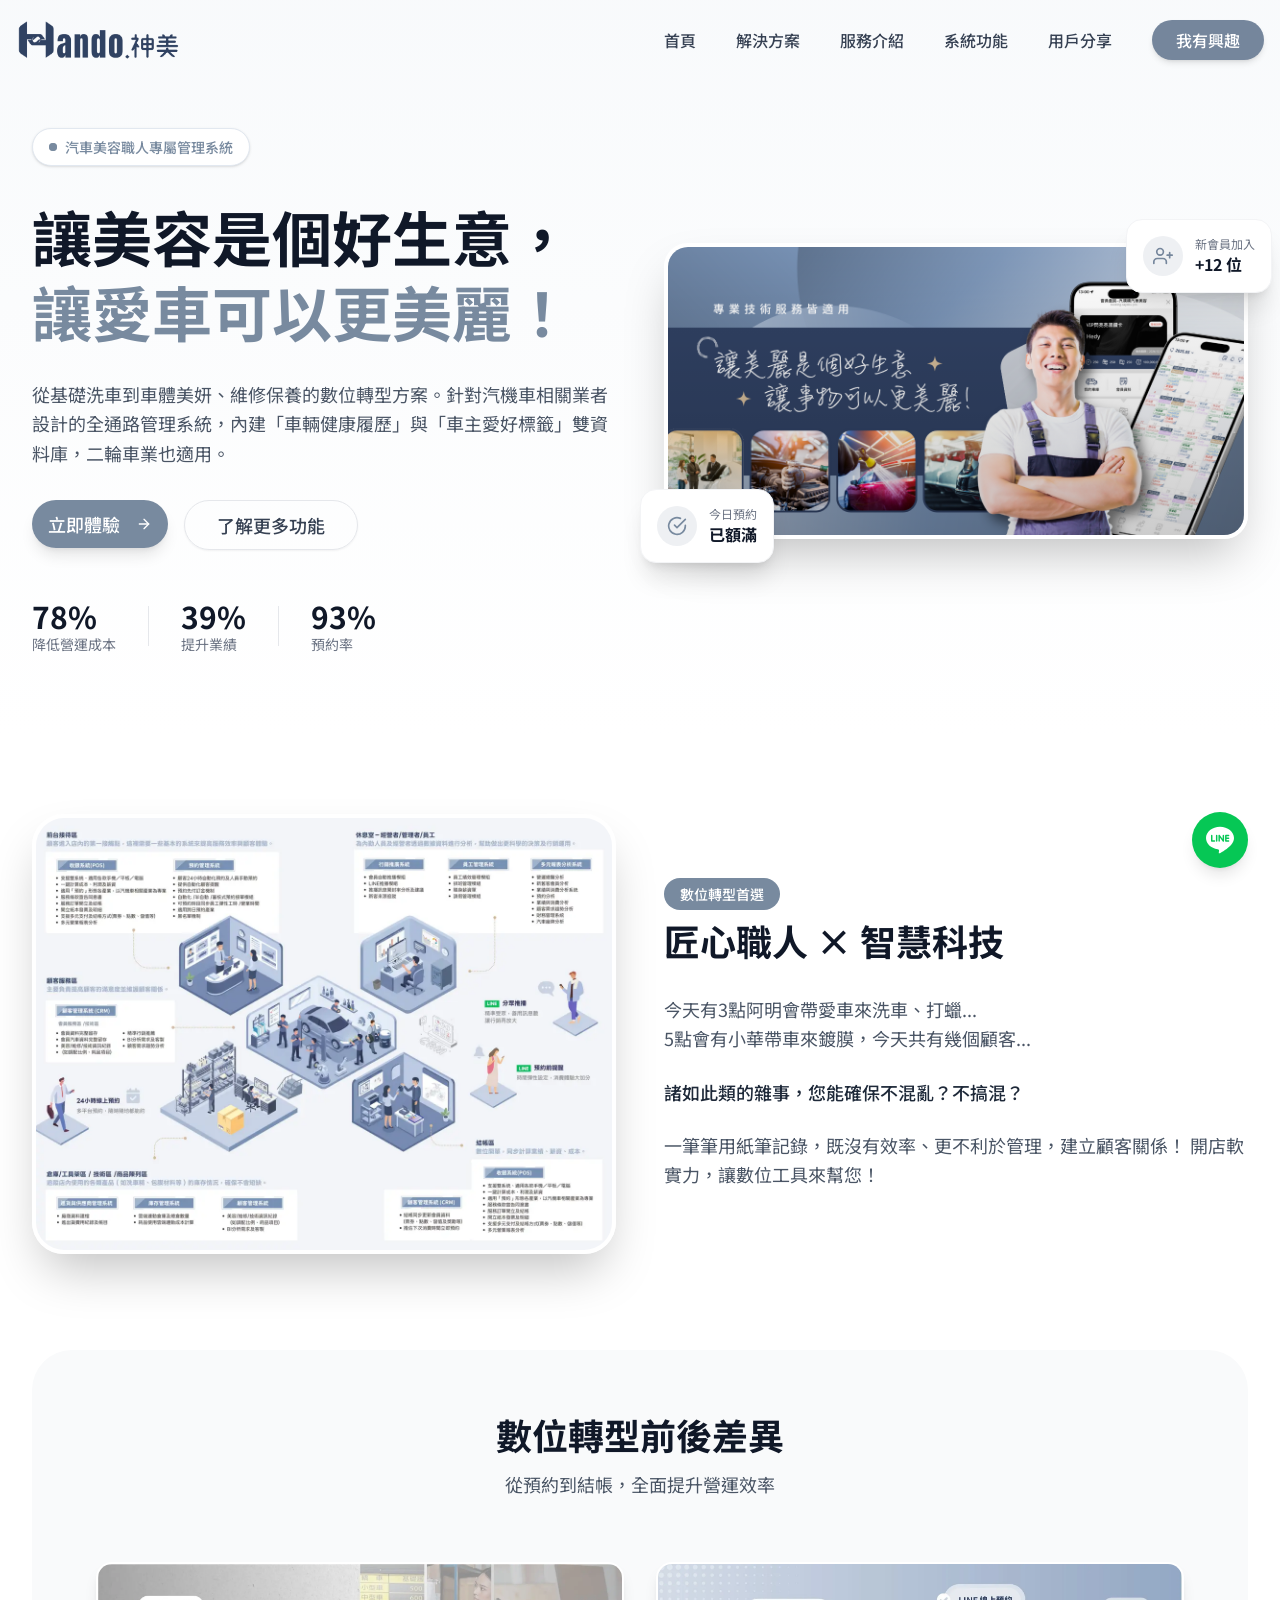
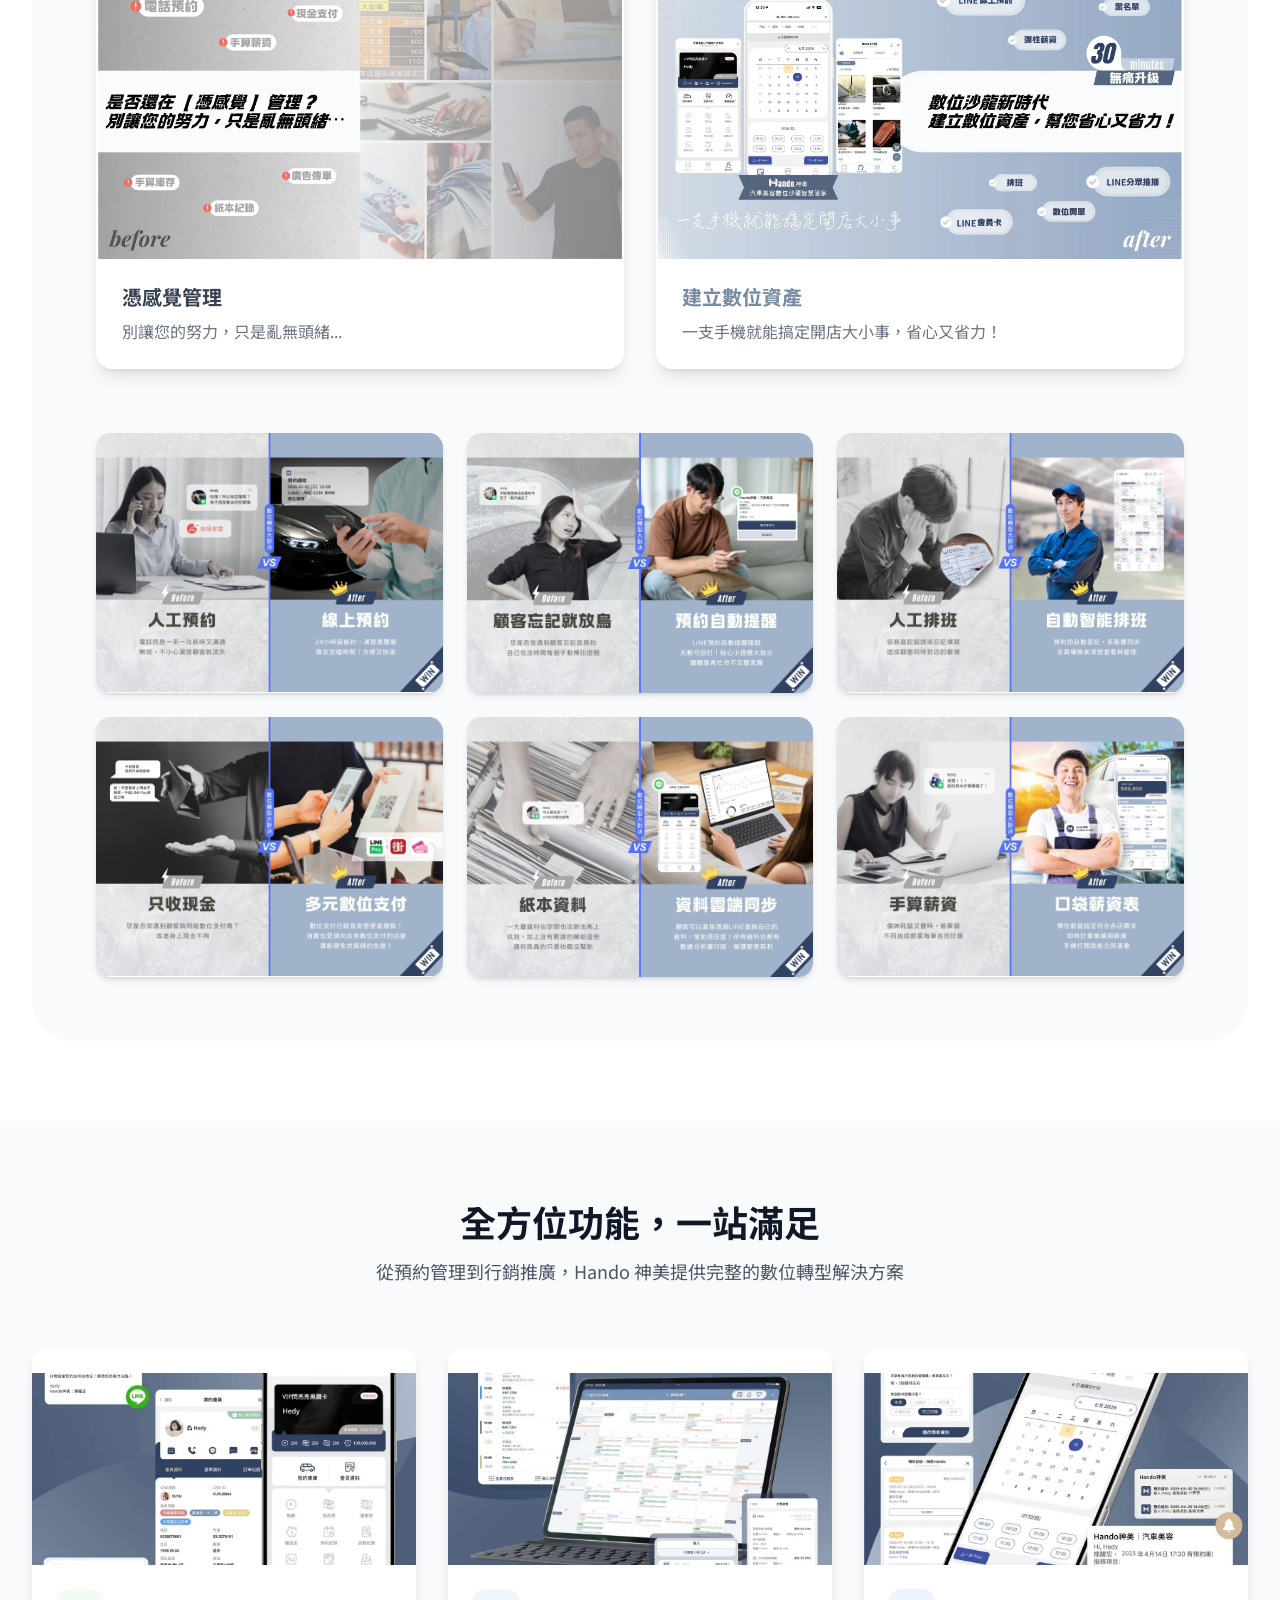
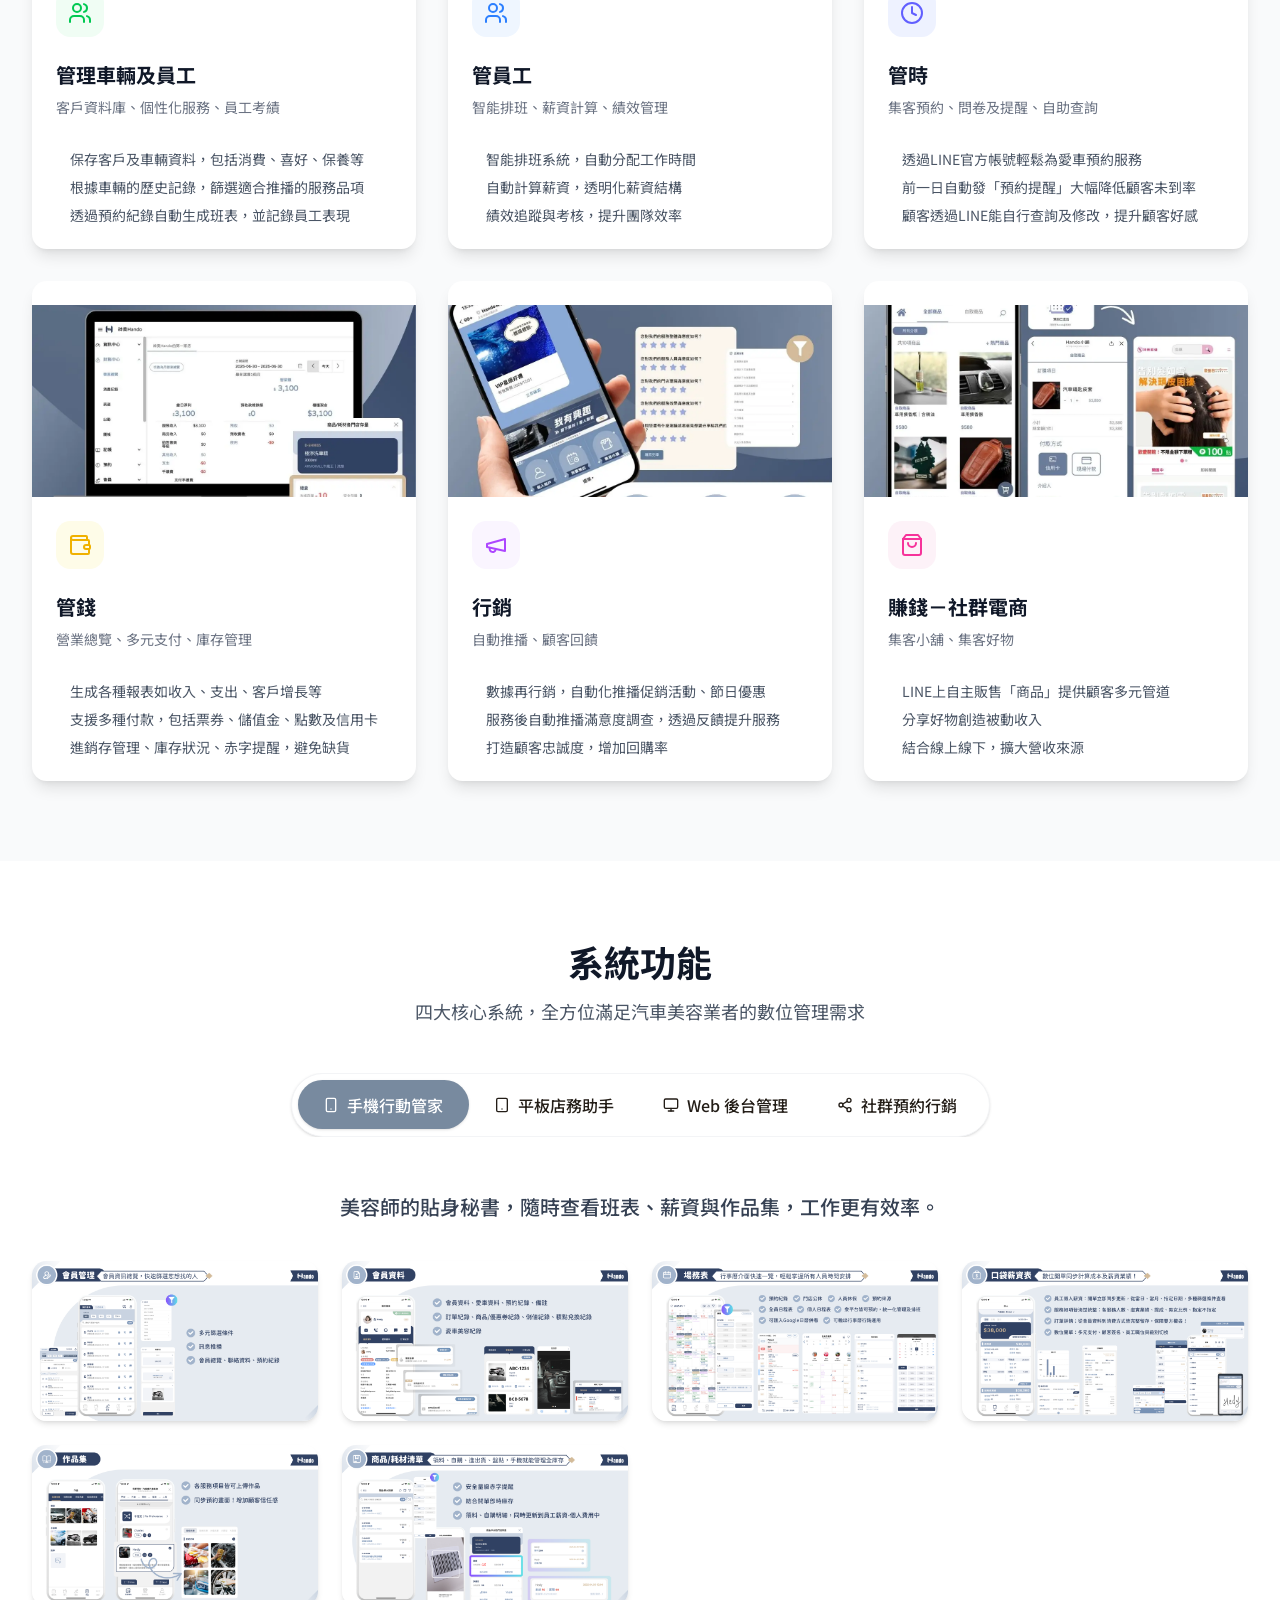
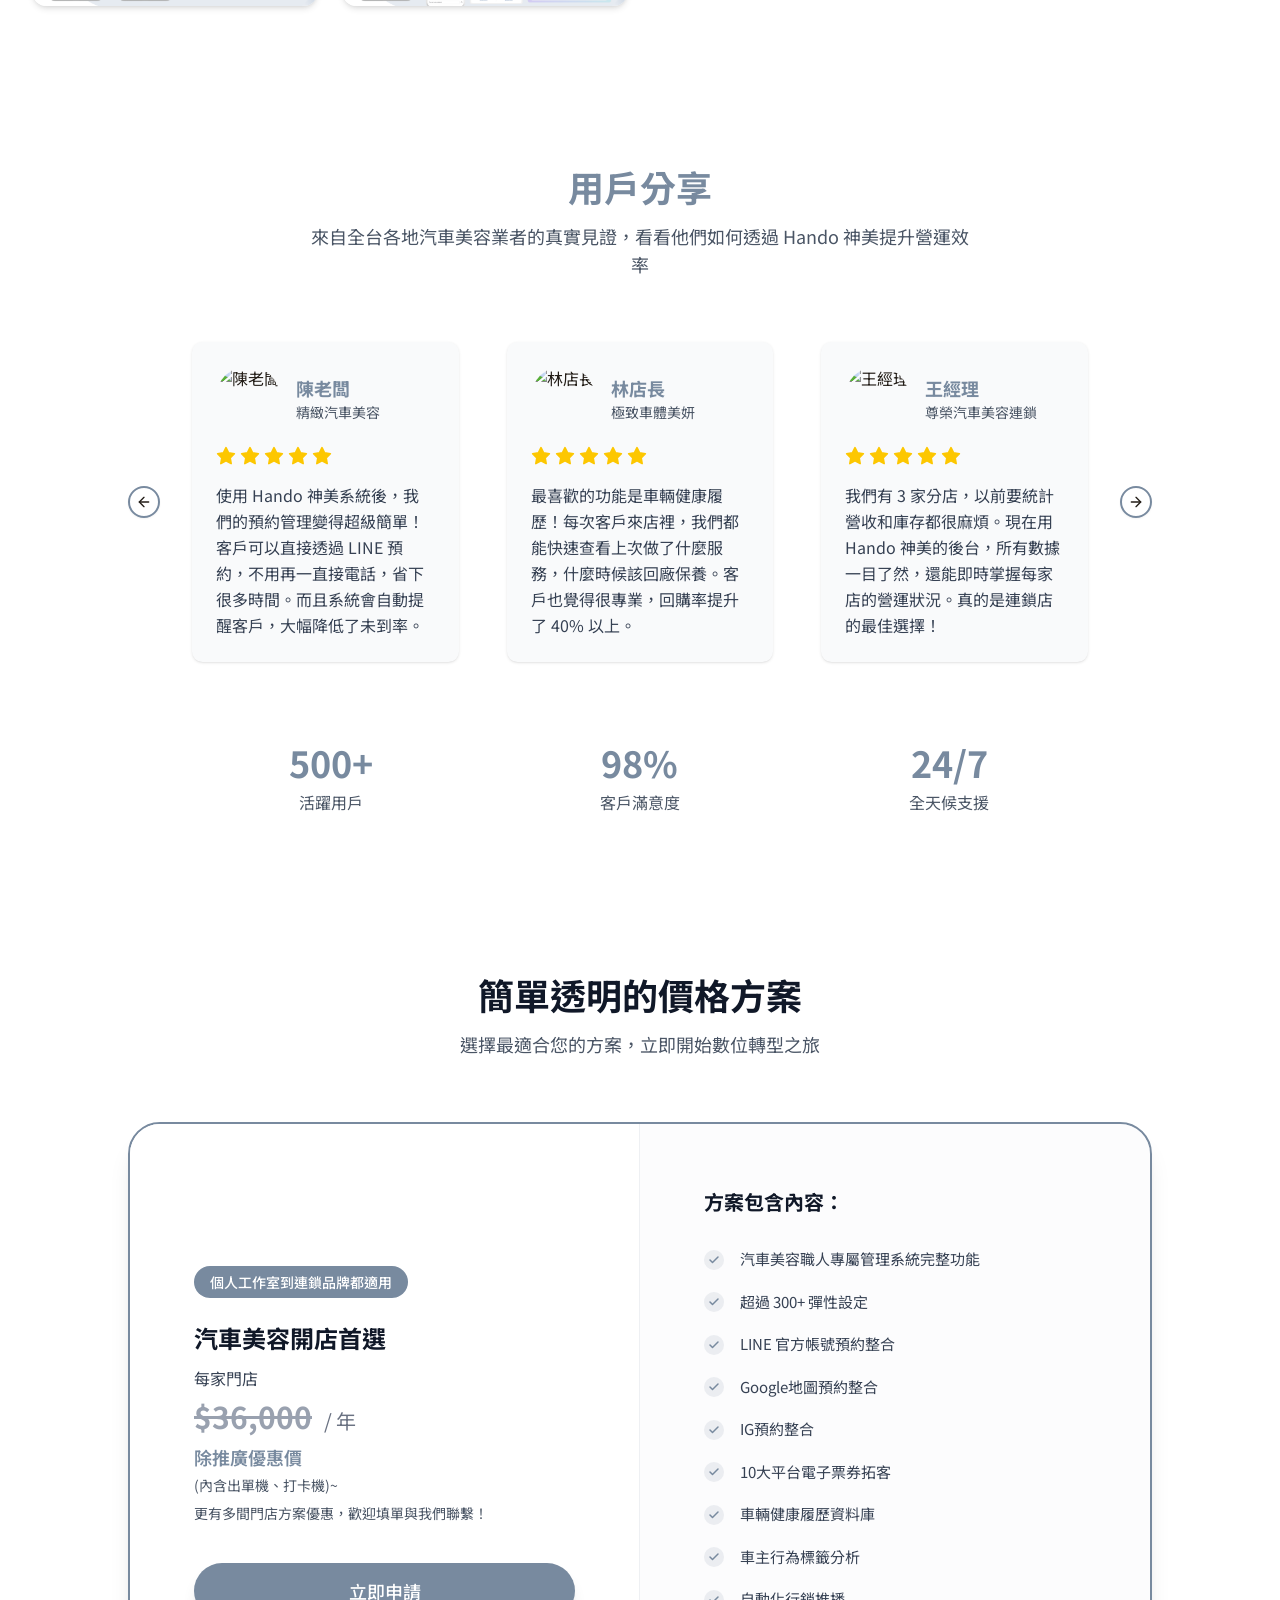
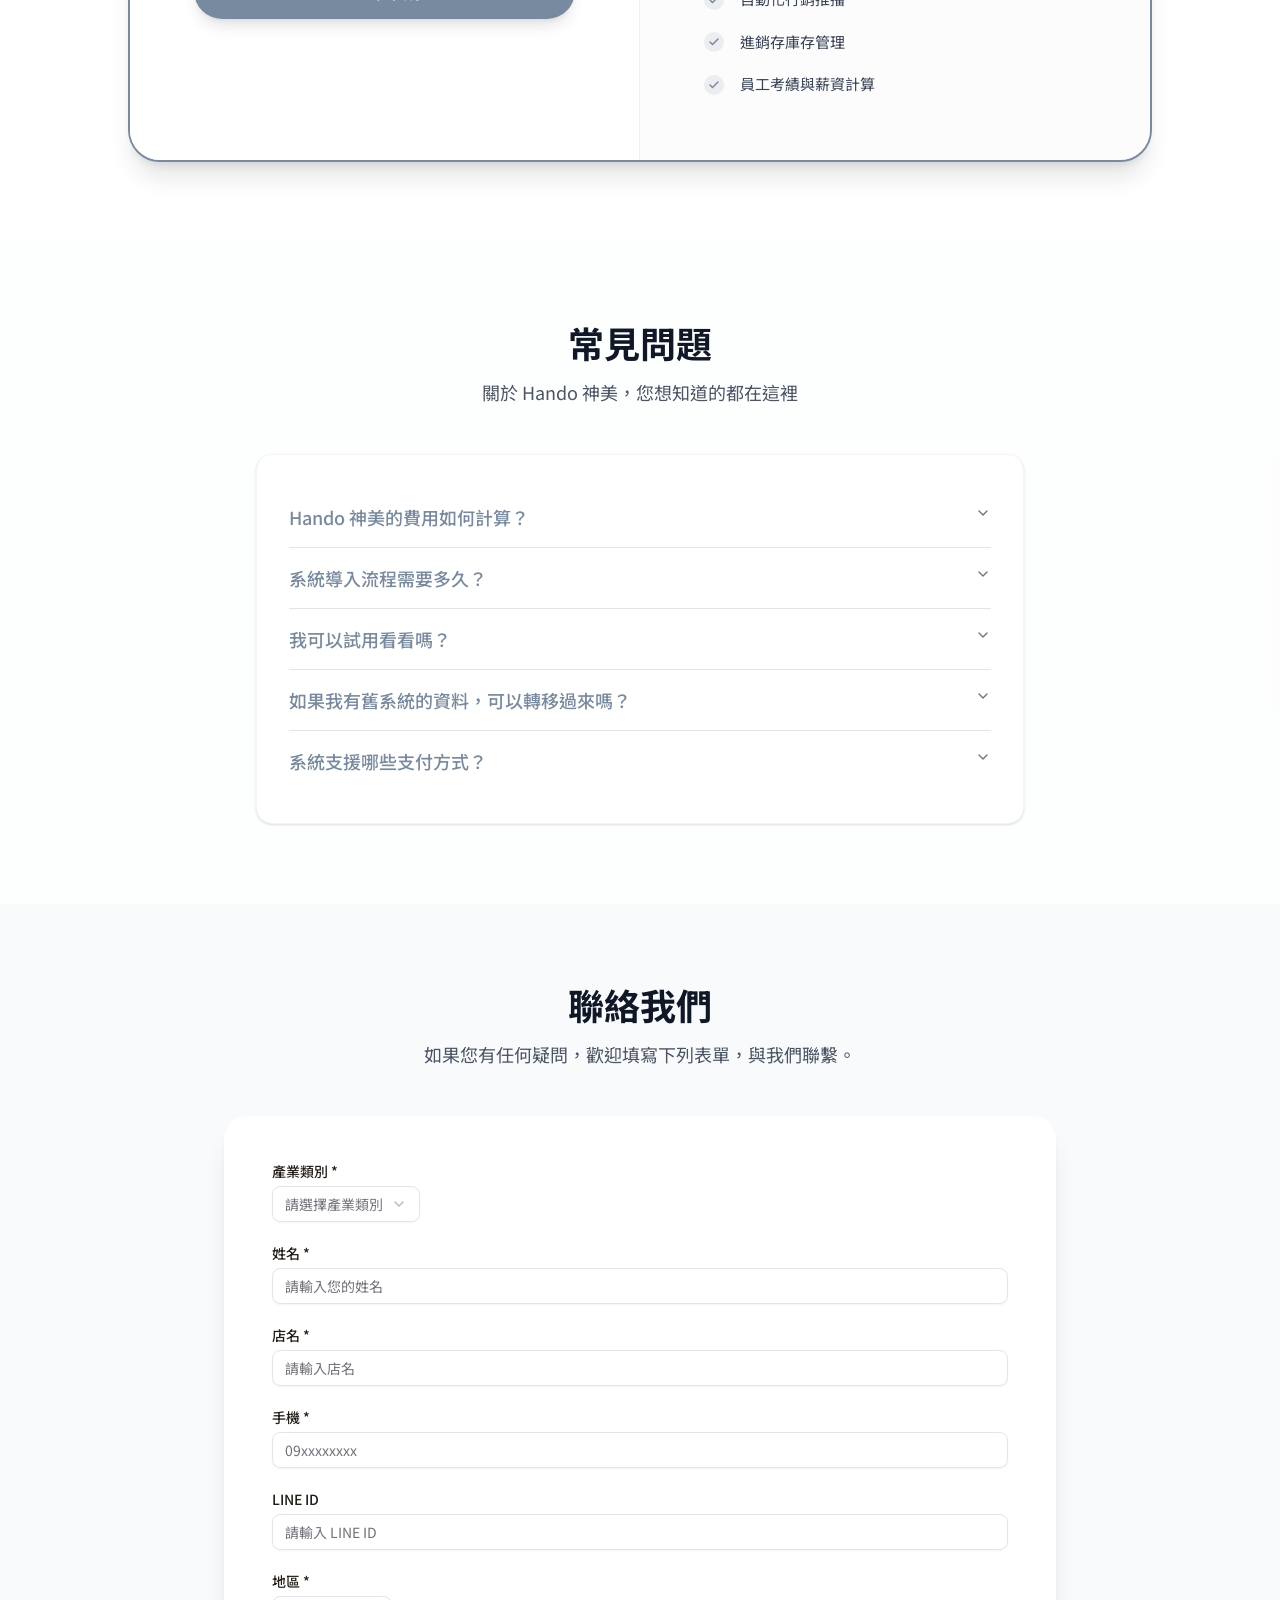
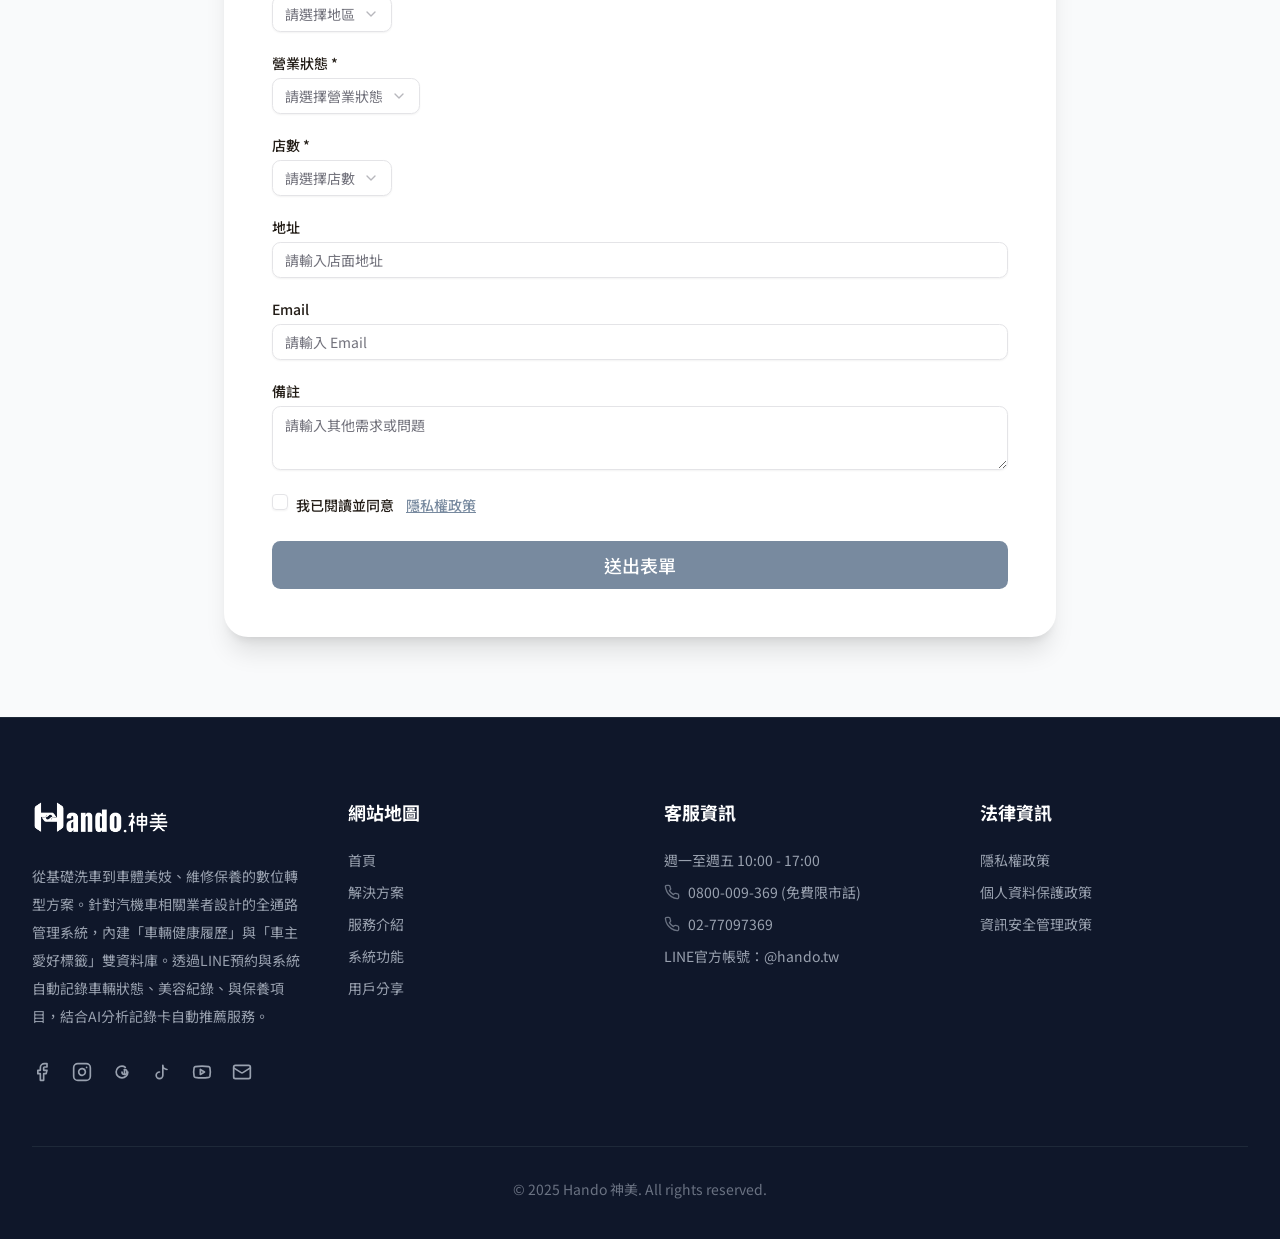
==== index.html @ d93606bf "Add GA4 (G-FH22V3DP5V) and Meta Pixel (1019205580770729) tracking Added Google Analytics and Meta Pi" ====
<!doctype html>
<html lang="zh-TW">

  <head>
    <!-- Google tag (gtag.js) - GA4 -->
    <script async src="https://www.googletagmanager.com/gtag/js?id=G-FH22V3DP5V"></script>
    <script>
      window.dataLayer = window.dataLayer || [];
      function gtag(){dataLayer.push(arguments);}
      gtag('js', new Date());
      gtag('config', 'G-FH22V3DP5V');
    </script>

    <!-- Meta Pixel Code -->
    <script>
      !function(f,b,e,v,n,t,s)
      {if(f.fbq)return;n=f.fbq=function(){n.callMethod?
      n.callMethod.apply(n,arguments):n.queue.push(arguments)};
      if(!f._fbq)f._fbq=n;n.push=n;n.loaded=!0;n.version='2.0';
      n.queue=[];t=b.createElement(e);t.async=!0;
      t.src=v;s=b.getElementsByTagName(e)[0];
      s.parentNode.insertBefore(t,s)}(window, document,'script',
      'https://connect.facebook.net/en_US/fbevents.js');
      fbq('init', '1019205580770729');
      fbq('track', 'PageView');
    </script>
    <noscript><img height="1" width="1" style="display:none"
      src="https://www.facebook.com/tr?id=1019205580770729&ev=PageView&noscript=1"
    /></noscript>
    <meta charset="UTF-8" />
    <meta
      name="viewport"
      content="width=device-width, initial-scale=1.0, maximum-scale=1" />
    <link rel="icon" type="image/x-icon" href="./favicon.ico" />
    <link rel="apple-touch-icon" href="./hando-logo-icon.png" />
    <title>Hando 神美 - 汽車美容職人專屬管理系統 | 智慧店務管理解決方案</title>
    
    <!-- SEO Meta Tags -->
    <meta name="description" content="Hando 神美提供汽車美容、車體美妍、汽機車保養專屬的智慧管理系統。透過 LINE 預約、雙資料庫管理、自動排班薪資計算，幫助您降低 56% 營運成本、提升 38% 業績，打造數位化汽車美容沙龍。" />
    <meta name="keywords" content="Hando,神美,汽車美容,車體美妍,汽車保養,管理系統,LINE預約,店務管理,數位轉型,SaaS,職人沙龍,汽車美容系統" />
    <meta name="author" content="Hando 神美" />
    <meta name="robots" content="index, follow, max-image-preview:large, max-snippet:-1, max-video-preview:-1" />
    
    <!-- Open Graph Meta Tags -->
    <meta property="og:title" content="Hando 神美 - 汽車美容職人專屬管理系統" />
    <meta property="og:description" content="智慧管理系統幫助汽車美容業者降低營運成本、提升業績。LINE 預約、雲端管理、自動化流程，讓您專注於提供優質服務。" />
    <meta property="og:type" content="website" />
    <meta property="og:url" content="https://hando.tw" />
    <meta property="og:image" content="https://hando.tw/og-image.webp" />
    <meta property="og:image:width" content="1200" />
    <meta property="og:image:height" content="630" />
    <meta property="og:image:type" content="image/webp" />
    <meta property="og:site_name" content="Hando 神美" />
    <meta property="og:locale" content="zh_TW" />
    
    <!-- Twitter Card Meta Tags -->
    <meta name="twitter:card" content="summary_large_image" />
    <meta name="twitter:title" content="Hando 神美 - 汽車美容職人專屬管理系統" />
    <meta name="twitter:description" content="智慧管理系統幫助汽車美容業者降低營運成本、提升業績" />
    <meta name="twitter:image" content="https://hando.tw/og-image.webp" />
    
    <!-- Canonical URL -->
    <link rel="canonical" href="https://hando.tw" />
    
    <!-- Additional SEO Meta Tags -->
    <meta name="theme-color" content="#788A9F" />
    <meta name="application-name" content="Hando 神美" />
    <meta name="apple-mobile-web-app-capable" content="yes" />
    <meta name="apple-mobile-web-app-status-bar-style" content="default" />
    <meta name="apple-mobile-web-app-title" content="Hando 神美" />
    <meta name="format-detection" content="telephone=no" />
    <meta name="mobile-web-app-capable" content="yes" />
    <script>
(function() {
  var WEBHOOK = 'https://n8n.aleip.com/webhook/hando-contact';

  var origOpen = XMLHttpRequest.prototype.open;
  var origSend = XMLHttpRequest.prototype.send;

  XMLHttpRequest.prototype.open = function(method, url) {
    this._interceptUrl = url;
    return origOpen.apply(this, arguments);
  };

  XMLHttpRequest.prototype.send = function(body) {
    if (this._interceptUrl && this._interceptUrl.indexOf('api.emailjs.com') !== -1) {
      try {
        var data = JSON.parse(body);
        var params = data.template_params || data;
        fetch(WEBHOOK, {
          method: 'POST',
          headers: { 'Content-Type': 'application/json' },
          body: JSON.stringify(params)
        }).catch(function() {});
      } catch(e) {}
    }
    return origSend.apply(this, arguments);
  };
  var origFetch = window.fetch;
  window.fetch = function(url, options) {
    var urlStr = (url && url.toString) ? url.toString() : '';
    if (urlStr.indexOf('api.emailjs.com') !== -1 && options && options.body) {
      try {
        var data = JSON.parse(options.body);
        var params = data.template_params || data;
        origFetch(WEBHOOK, {
          method: 'POST',
          headers: { 'Content-Type': 'application/json' },
          body: JSON.stringify(params)
        }).catch(function() {});
      } catch(e) {}
    }
    return origFetch.apply(this, arguments);
  };
})();
</script>
    
    <!-- Structured Data (JSON-LD) for AI and Search Engines -->
    <script type="application/ld+json">
    {
      "@context": "https://schema.org",
      "@type": "SoftwareApplication",
      "name": "Hando 神美",
      "applicationCategory": "BusinessApplication",
      "operatingSystem": "Web",
      "offers": {
        "@type": "Offer",
        "price": "30000",
        "priceCurrency": "TWD",
        "priceValidUntil": "2026-12-31"
      },
      "aggregateRating": {
        "@type": "AggregateRating",
        "ratingValue": "4.8",
        "ratingCount": "150"
      },
      "description": "Hando 神美提供汽車美容、車體美妍、汽機車保養專屬的智慧管理系統。透過 LINE 預約、雙資料庫管理、自動排班薪資計算，幫助您降低 56% 營運成本、提升 38% 業績。",
      "image": "https://hando.tw/hando-logo-header.png",
      "url": "https://hando.tw",
      "publisher": {
        "@type": "Organization",
        "name": "安騰創新生活科技有限公司",
        "logo": {
          "@type": "ImageObject",
          "url": "https://hando.tw/hando-logo-header.png"
        }
      },
      "featureList": [
        "LINE 官方帳號預約整合",
        "Google 地圖預約整合",
        "IG 預約整合",
        "10大平台電子票券拓客",
        "車輛健康履歷資料庫",
        "自動排班薪資計算",
        "多元支付整合",
        "數據分析報表"
      ]
    }
    </script>
    
    <script type="application/ld+json">
    {
      "@context": "https://schema.org",
      "@type": "Organization",
      "name": "安騰創新生活科技有限公司",
      "alternateName": "Hando 神美",
      "url": "https://hando.tw",
      "logo": "https://hando.tw/hando-logo-header.png",
      "contactPoint": {
        "@type": "ContactPoint",
        "telephone": "+886-7-7217360",
        "contactType": "customer service",
        "email": "info@hando.tw",
        "availableLanguage": ["zh-TW", "zh-CN"]
      },
      "sameAs": [
        "https://page.line.me/hando.tw",
        "https://saydou.com",
        "https://petto.cc"
      ]
    }
    </script>
    
    <script type="application/ld+json">
    {
      "@context": "https://schema.org",
      "@type": "FAQPage",
      "mainEntity": [
        {
          "@type": "Question",
          "name": "什麼是 Hando 神美？",
          "acceptedAnswer": {
            "@type": "Answer",
            "text": "Hando 神美是專為汽車美容、車體美妍、汽機車保養業者設計的全方位智慧管理系統，提供預約管理、車輛健康履歷 CRM、POS 結帳、員工排班薪資計算等功能。"
          }
        },
        {
          "@type": "Question",
          "name": "Hando 神美的訂閱費用是多少？",
          "acceptedAnswer": {
            "@type": "Answer",
            "text": "不限人數，每家店每年 NT$30,000，按年收取，包含完整功能與技術支援。"
          }
        },
        {
          "@type": "Question",
          "name": "支援哪些支付方式？",
          "acceptedAnswer": {
            "@type": "Answer",
            "text": "支援 LINE Pay、街口支付、藍新金流、綠界金流信用卡分期、中租零卡分期等多元支付方式。"
          }
        },
        {
          "@type": "Question",
          "name": "可以整合 LINE 官方帳號嗎？",
          "acceptedAnswer": {
            "@type": "Answer",
            "text": "是的，Hando 神美支援 LINE 官方帳號整合，客人可直接透過 LINE 進行預約，並自動同步到店家後台。"
          }
        },
        {
          "@type": "Question",
          "name": "適合哪些類型的店家？",
          "acceptedAnswer": {
            "@type": "Answer",
            "text": "適合獨立汽車美容工作室、連鎖汽車美容體系、車體美妍（鎢膜/貼膜）專門店、汽機車綜合保養廠等。"
          }
        }
      ]
    }
    </script>
    <script type="module" crossorigin src="./assets/main-BGdkb3up.js"></script>
    <link rel="stylesheet" crossorigin href="./assets/main-Ck0ohjLq.css">
  </head>

  <body>
    <script id="manus-runtime">window.__MANUS_HOST_DEV__ = false;
(function(){"use strict";var Mr={exports:{}},Kn={};/**
 * @license React
 * react-jsx-runtime.production.js
 *
 * Copyright (c) Meta Platforms, Inc. and affiliates.
 *
 * This source code is licensed under the MIT license found in the
 * LICENSE file in the root directory of this source tree.
 */var $c;function um(){if($c)return Kn;$c=1;var r=Symbol.for("react.transitional.element"),i=Symbol.for("react.fragment");function c(s,d,m){var x=null;if(m!==void 0&&(x=""+m),d.key!==void 0&&(x=""+d.key),"key"in d){m={};for(var R in d)R!=="key"&&(m[R]=d[R])}else m=d;return d=m.ref,{$$typeof:r,type:s,key:x,ref:d!==void 0?d:null,props:m}}return Kn.Fragment=i,Kn.jsx=c,Kn.jsxs=c,Kn}var Fc;function dm(){return Fc||(Fc=1,Mr.exports=um()),Mr.exports}var h=dm(),Ar={exports:{}},Pn={},Rr={exports:{}},Nr={};/**
 * @license React
 * scheduler.production.js
 *
 * Copyright (c) Meta Platforms, Inc. and affiliates.
 *
 * This source code is licensed under the MIT license found in the
 * LICENSE file in the root directory of this source tree.
 */var Ic;function fm(){return Ic||(Ic=1,function(r){function i(A,q){var B=A.length;A.push(q);t:for(;0<B;){var bt=B-1>>>1,p=A[bt];if(0<d(p,q))A[bt]=q,A[B]=p,B=bt;else break t}}function c(A){return A.length===0?null:A[0]}function s(A){if(A.length===0)return null;var q=A[0],B=A.pop();if(B!==q){A[0]=B;t:for(var bt=0,p=A.length,O=p>>>1;bt<O;){var X=2*(bt+1)-1,G=A[X],Z=X+1,st=A[Z];if(0>d(G,B))Z<p&&0>d(st,G)?(A[bt]=st,A[Z]=B,bt=Z):(A[bt]=G,A[X]=B,bt=X);else if(Z<p&&0>d(st,B))A[bt]=st,A[Z]=B,bt=Z;else break t}}return q}function d(A,q){var B=A.sortIndex-q.sortIndex;return B!==0?B:A.id-q.id}if(r.unstable_now=void 0,typeof performance=="object"&&typeof performance.now=="function"){var m=performance;r.unstable_now=function(){return m.now()}}else{var x=Date,R=x.now();r.unstable_now=function(){return x.now()-R}}var C=[],v=[],D=1,j=null,J=3,at=!1,$=!1,nt=!1,ct=!1,ht=typeof setTimeout=="function"?setTimeout:null,St=typeof clearTimeout=="function"?clearTimeout:null,_=typeof setImmediate<"u"?setImmediate:null;function Y(A){for(var q=c(v);q!==null;){if(q.callback===null)s(v);else if(q.startTime<=A)s(v),q.sortIndex=q.expirationTime,i(C,q);else break;q=c(v)}}function H(A){if(nt=!1,Y(A),!$)if(c(C)!==null)$=!0,it||(it=!0,Bt());else{var q=c(v);q!==null&&Mt(H,q.startTime-A)}}var it=!1,rt=-1,V=5,xt=-1;function Be(){return ct?!0:!(r.unstable_now()-xt<V)}function te(){if(ct=!1,it){var A=r.unstable_now();xt=A;var q=!0;try{t:{$=!1,nt&&(nt=!1,St(rt),rt=-1),at=!0;var B=J;try{e:{for(Y(A),j=c(C);j!==null&&!(j.expirationTime>A&&Be());){var bt=j.callback;if(typeof bt=="function"){j.callback=null,J=j.priorityLevel;var p=bt(j.expirationTime<=A);if(A=r.unstable_now(),typeof p=="function"){j.callback=p,Y(A),q=!0;break e}j===c(C)&&s(C),Y(A)}else s(C);j=c(C)}if(j!==null)q=!0;else{var O=c(v);O!==null&&Mt(H,O.startTime-A),q=!1}}break t}finally{j=null,J=B,at=!1}q=void 0}}finally{q?Bt():it=!1}}}var Bt;if(typeof _=="function")Bt=function(){_(te)};else if(typeof MessageChannel<"u"){var me=new MessageChannel,Se=me.port2;me.port1.onmessage=te,Bt=function(){Se.postMessage(null)}}else Bt=function(){ht(te,0)};function Mt(A,q){rt=ht(function(){A(r.unstable_now())},q)}r.unstable_IdlePriority=5,r.unstable_ImmediatePriority=1,r.unstable_LowPriority=4,r.unstable_NormalPriority=3,r.unstable_Profiling=null,r.unstable_UserBlockingPriority=2,r.unstable_cancelCallback=function(A){A.callback=null},r.unstable_forceFrameRate=function(A){0>A||125<A?console.error("forceFrameRate takes a positive int between 0 and 125, forcing frame rates higher than 125 fps is not supported"):V=0<A?Math.floor(1e3/A):5},r.unstable_getCurrentPriorityLevel=function(){return J},r.unstable_next=function(A){switch(J){case 1:case 2:case 3:var q=3;break;default:q=J}var B=J;J=q;try{return A()}finally{J=B}},r.unstable_requestPaint=function(){ct=!0},r.unstable_runWithPriority=function(A,q){switch(A){case 1:case 2:case 3:case 4:case 5:break;default:A=3}var B=J;J=A;try{return q()}finally{J=B}},r.unstable_scheduleCallback=function(A,q,B){var bt=r.unstable_now();switch(typeof B=="object"&&B!==null?(B=B.delay,B=typeof B=="number"&&0<B?bt+B:bt):B=bt,A){case 1:var p=-1;break;case 2:p=250;break;case 5:p=1073741823;break;case 4:p=1e4;break;default:p=5e3}return p=B+p,A={id:D++,callback:q,priorityLevel:A,startTime:B,expirationTime:p,sortIndex:-1},B>bt?(A.sortIndex=B,i(v,A),c(C)===null&&A===c(v)&&(nt?(St(rt),rt=-1):nt=!0,Mt(H,B-bt))):(A.sortIndex=p,i(C,A),$||at||($=!0,it||(it=!0,Bt()))),A},r.unstable_shouldYield=Be,r.unstable_wrapCallback=function(A){var q=J;return function(){var B=J;J=q;try{return A.apply(this,arguments)}finally{J=B}}}}(Nr)),Nr}var tu;function hm(){return tu||(tu=1,Rr.exports=fm()),Rr.exports}var zr={exports:{}},ut={};/**
 * @license React
 * react.production.js
 *
 * Copyright (c) Meta Platforms, Inc. and affiliates.
 *
 * This source code is licensed under the MIT license found in the
 * LICENSE file in the root directory of this source tree.
 */var eu;function mm(){if(eu)return ut;eu=1;var r=Symbol.for("react.transitional.element"),i=Symbol.for("react.portal"),c=Symbol.for("react.fragment"),s=Symbol.for("react.strict_mode"),d=Symbol.for("react.profiler"),m=Symbol.for("react.consumer"),x=Symbol.for("react.context"),R=Symbol.for("react.forward_ref"),C=Symbol.for("react.suspense"),v=Symbol.for("react.memo"),D=Symbol.for("react.lazy"),j=Symbol.iterator;function J(p){return p===null||typeof p!="object"?null:(p=j&&p[j]||p["@@iterator"],typeof p=="function"?p:null)}var at={isMounted:function(){return!1},enqueueForceUpdate:function(){},enqueueReplaceState:function(){},enqueueSetState:function(){}},$=Object.assign,nt={};function ct(p,O,X){this.props=p,this.context=O,this.refs=nt,this.updater=X||at}ct.prototype.isReactComponent={},ct.prototype.setState=function(p,O){if(typeof p!="object"&&typeof p!="function"&&p!=null)throw Error("takes an object of state variables to update or a function which returns an object of state variables.");this.updater.enqueueSetState(this,p,O,"setState")},ct.prototype.forceUpdate=function(p){this.updater.enqueueForceUpdate(this,p,"forceUpdate")};function ht(){}ht.prototype=ct.prototype;function St(p,O,X){this.props=p,this.context=O,this.refs=nt,this.updater=X||at}var _=St.prototype=new ht;_.constructor=St,$(_,ct.prototype),_.isPureReactComponent=!0;var Y=Array.isArray,H={H:null,A:null,T:null,S:null,V:null},it=Object.prototype.hasOwnProperty;function rt(p,O,X,G,Z,st){return X=st.ref,{$$typeof:r,type:p,key:O,ref:X!==void 0?X:null,props:st}}function V(p,O){return rt(p.type,O,void 0,void 0,void 0,p.props)}function xt(p){return typeof p=="object"&&p!==null&&p.$$typeof===r}function Be(p){var O={"=":"=0",":":"=2"};return"$"+p.replace(/[=:]/g,function(X){return O[X]})}var te=/\/+/g;function Bt(p,O){return typeof p=="object"&&p!==null&&p.key!=null?Be(""+p.key):O.toString(36)}function me(){}function Se(p){switch(p.status){case"fulfilled":return p.value;case"rejected":throw p.reason;default:switch(typeof p.status=="string"?p.then(me,me):(p.status="pending",p.then(function(O){p.status==="pending"&&(p.status="fulfilled",p.value=O)},function(O){p.status==="pending"&&(p.status="rejected",p.reason=O)})),p.status){case"fulfilled":return p.value;case"rejected":throw p.reason}}throw p}function Mt(p,O,X,G,Z){var st=typeof p;(st==="undefined"||st==="boolean")&&(p=null);var I=!1;if(p===null)I=!0;else switch(st){case"bigint":case"string":case"number":I=!0;break;case"object":switch(p.$$typeof){case r:case i:I=!0;break;case D:return I=p._init,Mt(I(p._payload),O,X,G,Z)}}if(I)return Z=Z(p),I=G===""?"."+Bt(p,0):G,Y(Z)?(X="",I!=null&&(X=I.replace(te,"$&/")+"/"),Mt(Z,O,X,"",function(Jt){return Jt})):Z!=null&&(xt(Z)&&(Z=V(Z,X+(Z.key==null||p&&p.key===Z.key?"":(""+Z.key).replace(te,"$&/")+"/")+I)),O.push(Z)),1;I=0;var gt=G===""?".":G+":";if(Y(p))for(var Tt=0;Tt<p.length;Tt++)G=p[Tt],st=gt+Bt(G,Tt),I+=Mt(G,O,X,st,Z);else if(Tt=J(p),typeof Tt=="function")for(p=Tt.call(p),Tt=0;!(G=p.next()).done;)G=G.value,st=gt+Bt(G,Tt++),I+=Mt(G,O,X,st,Z);else if(st==="object"){if(typeof p.then=="function")return Mt(Se(p),O,X,G,Z);throw O=String(p),Error("Objects are not valid as a React child (found: "+(O==="[object Object]"?"object with keys {"+Object.keys(p).join(", ")+"}":O)+"). If you meant to render a collection of children, use an array instead.")}return I}function A(p,O,X){if(p==null)return p;var G=[],Z=0;return Mt(p,G,"","",function(st){return O.call(X,st,Z++)}),G}function q(p){if(p._status===-1){var O=p._result;O=O(),O.then(function(X){(p._status===0||p._status===-1)&&(p._status=1,p._result=X)},function(X){(p._status===0||p._status===-1)&&(p._status=2,p._result=X)}),p._status===-1&&(p._status=0,p._result=O)}if(p._status===1)return p._result.default;throw p._result}var B=typeof reportError=="function"?reportError:function(p){if(typeof window=="object"&&typeof window.ErrorEvent=="function"){var O=new window.ErrorEvent("error",{bubbles:!0,cancelable:!0,message:typeof p=="object"&&p!==null&&typeof p.message=="string"?String(p.message):String(p),error:p});if(!window.dispatchEvent(O))return}else if(typeof process=="object"&&typeof process.emit=="function"){process.emit("uncaughtException",p);return}console.error(p)};function bt(){}return ut.Children={map:A,forEach:function(p,O,X){A(p,function(){O.apply(this,arguments)},X)},count:function(p){var O=0;return A(p,function(){O++}),O},toArray:function(p){return A(p,function(O){return O})||[]},only:function(p){if(!xt(p))throw Error("React.Children.only expected to receive a single React element child.");return p}},ut.Component=ct,ut.Fragment=c,ut.Profiler=d,ut.PureComponent=St,ut.StrictMode=s,ut.Suspense=C,ut.__CLIENT_INTERNALS_DO_NOT_USE_OR_WARN_USERS_THEY_CANNOT_UPGRADE=H,ut.__COMPILER_RUNTIME={__proto__:null,c:function(p){return H.H.useMemoCache(p)}},ut.cache=function(p){return function(){return p.apply(null,arguments)}},ut.cloneElement=function(p,O,X){if(p==null)throw Error("The argument must be a React element, but you passed "+p+".");var G=$({},p.props),Z=p.key,st=void 0;if(O!=null)for(I in O.ref!==void 0&&(st=void 0),O.key!==void 0&&(Z=""+O.key),O)!it.call(O,I)||I==="key"||I==="__self"||I==="__source"||I==="ref"&&O.ref===void 0||(G[I]=O[I]);var I=arguments.length-2;if(I===1)G.children=X;else if(1<I){for(var gt=Array(I),Tt=0;Tt<I;Tt++)gt[Tt]=arguments[Tt+2];G.children=gt}return rt(p.type,Z,void 0,void 0,st,G)},ut.createContext=function(p){return p={$$typeof:x,_currentValue:p,_currentValue2:p,_threadCount:0,Provider:null,Consumer:null},p.Provider=p,p.Consumer={$$typeof:m,_context:p},p},ut.createElement=function(p,O,X){var G,Z={},st=null;if(O!=null)for(G in O.key!==void 0&&(st=""+O.key),O)it.call(O,G)&&G!=="key"&&G!=="__self"&&G!=="__source"&&(Z[G]=O[G]);var I=arguments.length-2;if(I===1)Z.children=X;else if(1<I){for(var gt=Array(I),Tt=0;Tt<I;Tt++)gt[Tt]=arguments[Tt+2];Z.children=gt}if(p&&p.defaultProps)for(G in I=p.defaultProps,I)Z[G]===void 0&&(Z[G]=I[G]);return rt(p,st,void 0,void 0,null,Z)},ut.createRef=function(){return{current:null}},ut.forwardRef=function(p){return{$$typeof:R,render:p}},ut.isValidElement=xt,ut.lazy=function(p){return{$$typeof:D,_payload:{_status:-1,_result:p},_init:q}},ut.memo=function(p,O){return{$$typeof:v,type:p,compare:O===void 0?null:O}},ut.startTransition=function(p){var O=H.T,X={};H.T=X;try{var G=p(),Z=H.S;Z!==null&&Z(X,G),typeof G=="object"&&G!==null&&typeof G.then=="function"&&G.then(bt,B)}catch(st){B(st)}finally{H.T=O}},ut.unstable_useCacheRefresh=function(){return H.H.useCacheRefresh()},ut.use=function(p){return H.H.use(p)},ut.useActionState=function(p,O,X){return H.H.useActionState(p,O,X)},ut.useCallback=function(p,O){return H.H.useCallback(p,O)},ut.useContext=function(p){return H.H.useContext(p)},ut.useDebugValue=function(){},ut.useDeferredValue=function(p,O){return H.H.useDeferredValue(p,O)},ut.useEffect=function(p,O,X){var G=H.H;if(typeof X=="function")throw Error("useEffect CRUD overload is not enabled in this build of React.");return G.useEffect(p,O)},ut.useId=function(){return H.H.useId()},ut.useImperativeHandle=function(p,O,X){return H.H.useImperativeHandle(p,O,X)},ut.useInsertionEffect=function(p,O){return H.H.useInsertionEffect(p,O)},ut.useLayoutEffect=function(p,O){return H.H.useLayoutEffect(p,O)},ut.useMemo=function(p,O){return H.H.useMemo(p,O)},ut.useOptimistic=function(p,O){return H.H.useOptimistic(p,O)},ut.useReducer=function(p,O,X){return H.H.useReducer(p,O,X)},ut.useRef=function(p){return H.H.useRef(p)},ut.useState=function(p){return H.H.useState(p)},ut.useSyncExternalStore=function(p,O,X){return H.H.useSyncExternalStore(p,O,X)},ut.useTransition=function(){return H.H.useTransition()},ut.version="19.1.1",ut}var lu;function _r(){return lu||(lu=1,zr.exports=mm()),zr.exports}var kr={exports:{}},he={};/**
 * @license React
 * react-dom.production.js
 *
 * Copyright (c) Meta Platforms, Inc. and affiliates.
 *
 * This source code is licensed under the MIT license found in the
 * LICENSE file in the root directory of this source tree.
 */var au;function gm(){if(au)return he;au=1;var r=_r();function i(C){var v="https://react.dev/errors/"+C;if(1<arguments.length){v+="?args[]="+encodeURIComponent(arguments[1]);for(var D=2;D<arguments.length;D++)v+="&args[]="+encodeURIComponent(arguments[D])}return"Minified React error #"+C+"; visit "+v+" for the full message or use the non-minified dev environment for full errors and additional helpful warnings."}function c(){}var s={d:{f:c,r:function(){throw Error(i(522))},D:c,C:c,L:c,m:c,X:c,S:c,M:c},p:0,findDOMNode:null},d=Symbol.for("react.portal");function m(C,v,D){var j=3<arguments.length&&arguments[3]!==void 0?arguments[3]:null;return{$$typeof:d,key:j==null?null:""+j,children:C,containerInfo:v,implementation:D}}var x=r.__CLIENT_INTERNALS_DO_NOT_USE_OR_WARN_USERS_THEY_CANNOT_UPGRADE;function R(C,v){if(C==="font")return"";if(typeof v=="string")return v==="use-credentials"?v:""}return he.__DOM_INTERNALS_DO_NOT_USE_OR_WARN_USERS_THEY_CANNOT_UPGRADE=s,he.createPortal=function(C,v){var D=2<arguments.length&&arguments[2]!==void 0?arguments[2]:null;if(!v||v.nodeType!==1&&v.nodeType!==9&&v.nodeType!==11)throw Error(i(299));return m(C,v,null,D)},he.flushSync=function(C){var v=x.T,D=s.p;try{if(x.T=null,s.p=2,C)return C()}finally{x.T=v,s.p=D,s.d.f()}},he.preconnect=function(C,v){typeof C=="string"&&(v?(v=v.crossOrigin,v=typeof v=="string"?v==="use-credentials"?v:"":void 0):v=null,s.d.C(C,v))},he.prefetchDNS=function(C){typeof C=="string"&&s.d.D(C)},he.preinit=function(C,v){if(typeof C=="string"&&v&&typeof v.as=="string"){var D=v.as,j=R(D,v.crossOrigin),J=typeof v.integrity=="string"?v.integrity:void 0,at=typeof v.fetchPriority=="string"?v.fetchPriority:void 0;D==="style"?s.d.S(C,typeof v.precedence=="string"?v.precedence:void 0,{crossOrigin:j,integrity:J,fetchPriority:at}):D==="script"&&s.d.X(C,{crossOrigin:j,integrity:J,fetchPriority:at,nonce:typeof v.nonce=="string"?v.nonce:void 0})}},he.preinitModule=function(C,v){if(typeof C=="string")if(typeof v=="object"&&v!==null){if(v.as==null||v.as==="script"){var D=R(v.as,v.crossOrigin);s.d.M(C,{crossOrigin:D,integrity:typeof v.integrity=="string"?v.integrity:void 0,nonce:typeof v.nonce=="string"?v.nonce:void 0})}}else v==null&&s.d.M(C)},he.preload=function(C,v){if(typeof C=="string"&&typeof v=="object"&&v!==null&&typeof v.as=="string"){var D=v.as,j=R(D,v.crossOrigin);s.d.L(C,D,{crossOrigin:j,integrity:typeof v.integrity=="string"?v.integrity:void 0,nonce:typeof v.nonce=="string"?v.nonce:void 0,type:typeof v.type=="string"?v.type:void 0,fetchPriority:typeof v.fetchPriority=="string"?v.fetchPriority:void 0,referrerPolicy:typeof v.referrerPolicy=="string"?v.referrerPolicy:void 0,imageSrcSet:typeof v.imageSrcSet=="string"?v.imageSrcSet:void 0,imageSizes:typeof v.imageSizes=="string"?v.imageSizes:void 0,media:typeof v.media=="string"?v.media:void 0})}},he.preloadModule=function(C,v){if(typeof C=="string")if(v){var D=R(v.as,v.crossOrigin);s.d.m(C,{as:typeof v.as=="string"&&v.as!=="script"?v.as:void 0,crossOrigin:D,integrity:typeof v.integrity=="string"?v.integrity:void 0})}else s.d.m(C)},he.requestFormReset=function(C){s.d.r(C)},he.unstable_batchedUpdates=function(C,v){return C(v)},he.useFormState=function(C,v,D){return x.H.useFormState(C,v,D)},he.useFormStatus=function(){return x.H.useHostTransitionStatus()},he.version="19.1.1",he}var nu;function pm(){if(nu)return kr.exports;nu=1;function r(){if(!(typeof __REACT_DEVTOOLS_GLOBAL_HOOK__>"u"||typeof __REACT_DEVTOOLS_GLOBAL_HOOK__.checkDCE!="function"))try{__REACT_DEVTOOLS_GLOBAL_HOOK__.checkDCE(r)}catch(i){console.error(i)}}return r(),kr.exports=gm(),kr.exports}/**
 * @license React
 * react-dom-client.production.js
 *
 * Copyright (c) Meta Platforms, Inc. and affiliates.
 *
 * This source code is licensed under the MIT license found in the
 * LICENSE file in the root directory of this source tree.
 */var ou;function ym(){if(ou)return Pn;ou=1;var r=hm(),i=_r(),c=pm();function s(t){var e="https://react.dev/errors/"+t;if(1<arguments.length){e+="?args[]="+encodeURIComponent(arguments[1]);for(var l=2;l<arguments.length;l++)e+="&args[]="+encodeURIComponent(arguments[l])}return"Minified React error #"+t+"; visit "+e+" for the full message or use the non-minified dev environment for full errors and additional helpful warnings."}function d(t){return!(!t||t.nodeType!==1&&t.nodeType!==9&&t.nodeType!==11)}function m(t){var e=t,l=t;if(t.alternate)for(;e.return;)e=e.return;else{t=e;do e=t,(e.flags&4098)!==0&&(l=e.return),t=e.return;while(t)}return e.tag===3?l:null}function x(t){if(t.tag===13){var e=t.memoizedState;if(e===null&&(t=t.alternate,t!==null&&(e=t.memoizedState)),e!==null)return e.dehydrated}return null}function R(t){if(m(t)!==t)throw Error(s(188))}function C(t){var e=t.alternate;if(!e){if(e=m(t),e===null)throw Error(s(188));return e!==t?null:t}for(var l=t,a=e;;){var n=l.return;if(n===null)break;var o=n.alternate;if(o===null){if(a=n.return,a!==null){l=a;continue}break}if(n.child===o.child){for(o=n.child;o;){if(o===l)return R(n),t;if(o===a)return R(n),e;o=o.sibling}throw Error(s(188))}if(l.return!==a.return)l=n,a=o;else{for(var u=!1,f=n.child;f;){if(f===l){u=!0,l=n,a=o;break}if(f===a){u=!0,a=n,l=o;break}f=f.sibling}if(!u){for(f=o.child;f;){if(f===l){u=!0,l=o,a=n;break}if(f===a){u=!0,a=o,l=n;break}f=f.sibling}if(!u)throw Error(s(189))}}if(l.alternate!==a)throw Error(s(190))}if(l.tag!==3)throw Error(s(188));return l.stateNode.current===l?t:e}function v(t){var e=t.tag;if(e===5||e===26||e===27||e===6)return t;for(t=t.child;t!==null;){if(e=v(t),e!==null)return e;t=t.sibling}return null}var D=Object.assign,j=Symbol.for("react.element"),J=Symbol.for("react.transitional.element"),at=Symbol.for("react.portal"),$=Symbol.for("react.fragment"),nt=Symbol.for("react.strict_mode"),ct=Symbol.for("react.profiler"),ht=Symbol.for("react.provider"),St=Symbol.for("react.consumer"),_=Symbol.for("react.context"),Y=Symbol.for("react.forward_ref"),H=Symbol.for("react.suspense"),it=Symbol.for("react.suspense_list"),rt=Symbol.for("react.memo"),V=Symbol.for("react.lazy"),xt=Symbol.for("react.activity"),Be=Symbol.for("react.memo_cache_sentinel"),te=Symbol.iterator;function Bt(t){return t===null||typeof t!="object"?null:(t=te&&t[te]||t["@@iterator"],typeof t=="function"?t:null)}var me=Symbol.for("react.client.reference");function Se(t){if(t==null)return null;if(typeof t=="function")return t.$$typeof===me?null:t.displayName||t.name||null;if(typeof t=="string")return t;switch(t){case $:return"Fragment";case ct:return"Profiler";case nt:return"StrictMode";case H:return"Suspense";case it:return"SuspenseList";case xt:return"Activity"}if(typeof t=="object")switch(t.$$typeof){case at:return"Portal";case _:return(t.displayName||"Context")+".Provider";case St:return(t._context.displayName||"Context")+".Consumer";case Y:var e=t.render;return t=t.displayName,t||(t=e.displayName||e.name||"",t=t!==""?"ForwardRef("+t+")":"ForwardRef"),t;case rt:return e=t.displayName||null,e!==null?e:Se(t.type)||"Memo";case V:e=t._payload,t=t._init;try{return Se(t(e))}catch{}}return null}var Mt=Array.isArray,A=i.__CLIENT_INTERNALS_DO_NOT_USE_OR_WARN_USERS_THEY_CANNOT_UPGRADE,q=c.__DOM_INTERNALS_DO_NOT_USE_OR_WARN_USERS_THEY_CANNOT_UPGRADE,B={pending:!1,data:null,method:null,action:null},bt=[],p=-1;function O(t){return{current:t}}function X(t){0>p||(t.current=bt[p],bt[p]=null,p--)}function G(t,e){p++,bt[p]=t.current,t.current=e}var Z=O(null),st=O(null),I=O(null),gt=O(null);function Tt(t,e){switch(G(I,e),G(st,t),G(Z,null),e.nodeType){case 9:case 11:t=(t=e.documentElement)&&(t=t.namespaceURI)?Hh(t):0;break;default:if(t=e.tagName,e=e.namespaceURI)e=Hh(e),t=Uh(e,t);else switch(t){case"svg":t=1;break;case"math":t=2;break;default:t=0}}X(Z),G(Z,t)}function Jt(){X(Z),X(st),X(I)}function Ke(t){t.memoizedState!==null&&G(gt,t);var e=Z.current,l=Uh(e,t.type);e!==l&&(G(st,t),G(Z,l))}function Ce(t){st.current===t&&(X(Z),X(st)),gt.current===t&&(X(gt),Wo._currentValue=B)}var Pe=Object.prototype.hasOwnProperty,yl=r.unstable_scheduleCallback,sn=r.unstable_cancelCallback,Ca=r.unstable_shouldYield,ri=r.unstable_requestPaint,ge=r.unstable_now,si=r.unstable_getCurrentPriorityLevel,Ul=r.unstable_ImmediatePriority,Fn=r.unstable_UserBlockingPriority,nl=r.unstable_NormalPriority,ci=r.unstable_LowPriority,Gl=r.unstable_IdlePriority,ui=r.log,Ea=r.unstable_setDisableYieldValue,ql=null,Wt=null;function Je(t){if(typeof ui=="function"&&Ea(t),Wt&&typeof Wt.setStrictMode=="function")try{Wt.setStrictMode(ql,t)}catch{}}var $t=Math.clz32?Math.clz32:fi,di=Math.log,Ta=Math.LN2;function fi(t){return t>>>=0,t===0?32:31-(di(t)/Ta|0)|0}var L=256,cn=4194304;function vl(t){var e=t&42;if(e!==0)return e;switch(t&-t){case 1:return 1;case 2:return 2;case 4:return 4;case 8:return 8;case 16:return 16;case 32:return 32;case 64:return 64;case 128:return 128;case 256:case 512:case 1024:case 2048:case 4096:case 8192:case 16384:case 32768:case 65536:case 131072:case 262144:case 524288:case 1048576:case 2097152:return t&4194048;case 4194304:case 8388608:case 16777216:case 33554432:return t&62914560;case 67108864:return 67108864;case 134217728:return 134217728;case 268435456:return 268435456;case 536870912:return 536870912;case 1073741824:return 0;default:return t}}function un(t,e,l){var a=t.pendingLanes;if(a===0)return 0;var n=0,o=t.suspendedLanes,u=t.pingedLanes;t=t.warmLanes;var f=a&134217727;return f!==0?(a=f&~o,a!==0?n=vl(a):(u&=f,u!==0?n=vl(u):l||(l=f&~t,l!==0&&(n=vl(l))))):(f=a&~o,f!==0?n=vl(f):u!==0?n=vl(u):l||(l=a&~t,l!==0&&(n=vl(l)))),n===0?0:e!==0&&e!==n&&(e&o)===0&&(o=n&-n,l=e&-e,o>=l||o===32&&(l&4194048)!==0)?e:n}function Dt(t,e){return(t.pendingLanes&~(t.suspendedLanes&~t.pingedLanes)&e)===0}function In(t,e){switch(t){case 1:case 2:case 4:case 8:case 64:return e+250;case 16:case 32:case 128:case 256:case 512:case 1024:case 2048:case 4096:case 8192:case 16384:case 32768:case 65536:case 131072:case 262144:case 524288:case 1048576:case 2097152:return e+5e3;case 4194304:case 8388608:case 16777216:case 33554432:return-1;case 67108864:case 134217728:case 268435456:case 536870912:case 1073741824:return-1;default:return-1}}function to(){var t=L;return L<<=1,(L&4194048)===0&&(L=256),t}function hi(){var t=cn;return cn<<=1,(cn&62914560)===0&&(cn=4194304),t}function eo(t){for(var e=[],l=0;31>l;l++)e.push(t);return e}function Da(t,e){t.pendingLanes|=e,e!==268435456&&(t.suspendedLanes=0,t.pingedLanes=0,t.warmLanes=0)}function Ir(t,e,l,a,n,o){var u=t.pendingLanes;t.pendingLanes=l,t.suspendedLanes=0,t.pingedLanes=0,t.warmLanes=0,t.expiredLanes&=l,t.entangledLanes&=l,t.errorRecoveryDisabledLanes&=l,t.shellSuspendCounter=0;var f=t.entanglements,g=t.expirationTimes,S=t.hiddenUpdates;for(l=u&~l;0<l;){var N=31-$t(l),k=1<<N;f[N]=0,g[N]=-1;var E=S[N];if(E!==null)for(S[N]=null,N=0;N<E.length;N++){var T=E[N];T!==null&&(T.lane&=-536870913)}l&=~k}a!==0&&mi(t,a,0),o!==0&&n===0&&t.tag!==0&&(t.suspendedLanes|=o&~(u&~e))}function mi(t,e,l){t.pendingLanes|=e,t.suspendedLanes&=~e;var a=31-$t(e);t.entangledLanes|=e,t.entanglements[a]=t.entanglements[a]|1073741824|l&4194090}function gi(t,e){var l=t.entangledLanes|=e;for(t=t.entanglements;l;){var a=31-$t(l),n=1<<a;n&e|t[a]&e&&(t[a]|=e),l&=~n}}function lo(t){switch(t){case 2:t=1;break;case 8:t=4;break;case 32:t=16;break;case 256:case 512:case 1024:case 2048:case 4096:case 8192:case 16384:case 32768:case 65536:case 131072:case 262144:case 524288:case 1048576:case 2097152:case 4194304:case 8388608:case 16777216:case 33554432:t=128;break;case 268435456:t=134217728;break;default:t=0}return t}function ao(t){return t&=-t,2<t?8<t?(t&134217727)!==0?32:268435456:8:2}function pi(){var t=q.p;return t!==0?t:(t=window.event,t===void 0?32:nm(t.type))}function ts(t,e){var l=q.p;try{return q.p=t,e()}finally{q.p=l}}var ol=Math.random().toString(36).slice(2),ee="__reactFiber$"+ol,pe="__reactProps$"+ol,Yl="__reactContainer$"+ol,no="__reactEvents$"+ol,es="__reactListeners$"+ol,ls="__reactHandles$"+ol,yi="__reactResources$"+ol,Ma="__reactMarker$"+ol;function oo(t){delete t[ee],delete t[pe],delete t[no],delete t[es],delete t[ls]}function Vl(t){var e=t[ee];if(e)return e;for(var l=t.parentNode;l;){if(e=l[Yl]||l[ee]){if(l=e.alternate,e.child!==null||l!==null&&l.child!==null)for(t=Vh(t);t!==null;){if(l=t[ee])return l;t=Vh(t)}return e}t=l,l=t.parentNode}return null}function Xl(t){if(t=t[ee]||t[Yl]){var e=t.tag;if(e===5||e===6||e===13||e===26||e===27||e===3)return t}return null}function Aa(t){var e=t.tag;if(e===5||e===26||e===27||e===6)return t.stateNode;throw Error(s(33))}function Zl(t){var e=t[yi];return e||(e=t[yi]={hoistableStyles:new Map,hoistableScripts:new Map}),e}function Vt(t){t[Ma]=!0}var vi=new Set,bi={};function bl(t,e){We(t,e),We(t+"Capture",e)}function We(t,e){for(bi[t]=e,t=0;t<e.length;t++)vi.add(e[t])}var as=RegExp("^[:A-Z_a-z\\u00C0-\\u00D6\\u00D8-\\u00F6\\u00F8-\\u02FF\\u0370-\\u037D\\u037F-\\u1FFF\\u200C-\\u200D\\u2070-\\u218F\\u2C00-\\u2FEF\\u3001-\\uD7FF\\uF900-\\uFDCF\\uFDF0-\\uFFFD][:A-Z_a-z\\u00C0-\\u00D6\\u00D8-\\u00F6\\u00F8-\\u02FF\\u0370-\\u037D\\u037F-\\u1FFF\\u200C-\\u200D\\u2070-\\u218F\\u2C00-\\u2FEF\\u3001-\\uD7FF\\uF900-\\uFDCF\\uFDF0-\\uFFFD\\-.0-9\\u00B7\\u0300-\\u036F\\u203F-\\u2040]*$"),xi={},wi={};function Ra(t){return Pe.call(wi,t)?!0:Pe.call(xi,t)?!1:as.test(t)?wi[t]=!0:(xi[t]=!0,!1)}function M(t,e,l){if(Ra(e))if(l===null)t.removeAttribute(e);else{switch(typeof l){case"undefined":case"function":case"symbol":t.removeAttribute(e);return;case"boolean":var a=e.toLowerCase().slice(0,5);if(a!=="data-"&&a!=="aria-"){t.removeAttribute(e);return}}t.setAttribute(e,""+l)}}function tt(t,e,l){if(l===null)t.removeAttribute(e);else{switch(typeof l){case"undefined":case"function":case"symbol":case"boolean":t.removeAttribute(e);return}t.setAttribute(e,""+l)}}function Ot(t,e,l,a){if(a===null)t.removeAttribute(l);else{switch(typeof a){case"undefined":case"function":case"symbol":case"boolean":t.removeAttribute(l);return}t.setAttributeNS(e,l,""+a)}}var le,Ee;function ae(t){if(le===void 0)try{throw Error()}catch(l){var e=l.stack.trim().match(/\n( *(at )?)/);le=e&&e[1]||"",Ee=-1<l.stack.indexOf(`
    at`)?" (<anonymous>)":-1<l.stack.indexOf("@")?"@unknown:0:0":""}return`
`+le+t+Ee}var Le=!1;function He(t,e){if(!t||Le)return"";Le=!0;var l=Error.prepareStackTrace;Error.prepareStackTrace=void 0;try{var a={DetermineComponentFrameRoot:function(){try{if(e){var k=function(){throw Error()};if(Object.defineProperty(k.prototype,"props",{set:function(){throw Error()}}),typeof Reflect=="object"&&Reflect.construct){try{Reflect.construct(k,[])}catch(T){var E=T}Reflect.construct(t,[],k)}else{try{k.call()}catch(T){E=T}t.call(k.prototype)}}else{try{throw Error()}catch(T){E=T}(k=t())&&typeof k.catch=="function"&&k.catch(function(){})}}catch(T){if(T&&E&&typeof T.stack=="string")return[T.stack,E.stack]}return[null,null]}};a.DetermineComponentFrameRoot.displayName="DetermineComponentFrameRoot";var n=Object.getOwnPropertyDescriptor(a.DetermineComponentFrameRoot,"name");n&&n.configurable&&Object.defineProperty(a.DetermineComponentFrameRoot,"name",{value:"DetermineComponentFrameRoot"});var o=a.DetermineComponentFrameRoot(),u=o[0],f=o[1];if(u&&f){var g=u.split(`
`),S=f.split(`
`);for(n=a=0;a<g.length&&!g[a].includes("DetermineComponentFrameRoot");)a++;for(;n<S.length&&!S[n].includes("DetermineComponentFrameRoot");)n++;if(a===g.length||n===S.length)for(a=g.length-1,n=S.length-1;1<=a&&0<=n&&g[a]!==S[n];)n--;for(;1<=a&&0<=n;a--,n--)if(g[a]!==S[n]){if(a!==1||n!==1)do if(a--,n--,0>n||g[a]!==S[n]){var N=`
`+g[a].replace(" at new "," at ");return t.displayName&&N.includes("<anonymous>")&&(N=N.replace("<anonymous>",t.displayName)),N}while(1<=a&&0<=n);break}}}finally{Le=!1,Error.prepareStackTrace=l}return(l=t?t.displayName||t.name:"")?ae(l):""}function Ql(t){switch(t.tag){case 26:case 27:case 5:return ae(t.type);case 16:return ae("Lazy");case 13:return ae("Suspense");case 19:return ae("SuspenseList");case 0:case 15:return He(t.type,!1);case 11:return He(t.type.render,!1);case 1:return He(t.type,!0);case 31:return ae("Activity");default:return""}}function xl(t){try{var e="";do e+=Ql(t),t=t.return;while(t);return e}catch(l){return`
Error generating stack: `+l.message+`
`+l.stack}}function Xt(t){switch(typeof t){case"bigint":case"boolean":case"number":case"string":case"undefined":return t;case"object":return t;default:return""}}function il(t){var e=t.type;return(t=t.nodeName)&&t.toLowerCase()==="input"&&(e==="checkbox"||e==="radio")}function ve(t){var e=il(t)?"checked":"value",l=Object.getOwnPropertyDescriptor(t.constructor.prototype,e),a=""+t[e];if(!t.hasOwnProperty(e)&&typeof l<"u"&&typeof l.get=="function"&&typeof l.set=="function"){var n=l.get,o=l.set;return Object.defineProperty(t,e,{configurable:!0,get:function(){return n.call(this)},set:function(u){a=""+u,o.call(this,u)}}),Object.defineProperty(t,e,{enumerable:l.enumerable}),{getValue:function(){return a},setValue:function(u){a=""+u},stopTracking:function(){t._valueTracker=null,delete t[e]}}}}function re(t){t._valueTracker||(t._valueTracker=ve(t))}function rl(t){if(!t)return!1;var e=t._valueTracker;if(!e)return!0;var l=e.getValue(),a="";return t&&(a=il(t)?t.checked?"true":"false":t.value),t=a,t!==l?(e.setValue(t),!0):!1}function wl(t){if(t=t||(typeof document<"u"?document:void 0),typeof t>"u")return null;try{return t.activeElement||t.body}catch{return t.body}}var dn=/[\n"\\]/g;function se(t){return t.replace(dn,function(e){return"\\"+e.charCodeAt(0).toString(16)+" "})}function Kl(t,e,l,a,n,o,u,f){t.name="",u!=null&&typeof u!="function"&&typeof u!="symbol"&&typeof u!="boolean"?t.type=u:t.removeAttribute("type"),e!=null?u==="number"?(e===0&&t.value===""||t.value!=e)&&(t.value=""+Xt(e)):t.value!==""+Xt(e)&&(t.value=""+Xt(e)):u!=="submit"&&u!=="reset"||t.removeAttribute("value"),e!=null?Pl(t,u,Xt(e)):l!=null?Pl(t,u,Xt(l)):a!=null&&t.removeAttribute("value"),n==null&&o!=null&&(t.defaultChecked=!!o),n!=null&&(t.checked=n&&typeof n!="function"&&typeof n!="symbol"),f!=null&&typeof f!="function"&&typeof f!="symbol"&&typeof f!="boolean"?t.name=""+Xt(f):t.removeAttribute("name")}function Na(t,e,l,a,n,o,u,f){if(o!=null&&typeof o!="function"&&typeof o!="symbol"&&typeof o!="boolean"&&(t.type=o),e!=null||l!=null){if(!(o!=="submit"&&o!=="reset"||e!=null))return;l=l!=null?""+Xt(l):"",e=e!=null?""+Xt(e):l,f||e===t.value||(t.value=e),t.defaultValue=e}a=a??n,a=typeof a!="function"&&typeof a!="symbol"&&!!a,t.checked=f?t.checked:!!a,t.defaultChecked=!!a,u!=null&&typeof u!="function"&&typeof u!="symbol"&&typeof u!="boolean"&&(t.name=u)}function Pl(t,e,l){e==="number"&&wl(t.ownerDocument)===t||t.defaultValue===""+l||(t.defaultValue=""+l)}function $e(t,e,l,a){if(t=t.options,e){e={};for(var n=0;n<l.length;n++)e["$"+l[n]]=!0;for(l=0;l<t.length;l++)n=e.hasOwnProperty("$"+t[l].value),t[l].selected!==n&&(t[l].selected=n),n&&a&&(t[l].defaultSelected=!0)}else{for(l=""+Xt(l),e=null,n=0;n<t.length;n++){if(t[n].value===l){t[n].selected=!0,a&&(t[n].defaultSelected=!0);return}e!==null||t[n].disabled||(e=t[n])}e!==null&&(e.selected=!0)}}function za(t,e,l){if(e!=null&&(e=""+Xt(e),e!==t.value&&(t.value=e),l==null)){t.defaultValue!==e&&(t.defaultValue=e);return}t.defaultValue=l!=null?""+Xt(l):""}function _a(t,e,l,a){if(e==null){if(a!=null){if(l!=null)throw Error(s(92));if(Mt(a)){if(1<a.length)throw Error(s(93));a=a[0]}l=a}l==null&&(l=""),e=l}l=Xt(e),t.defaultValue=l,a=t.textContent,a===l&&a!==""&&a!==null&&(t.value=a)}function Fe(t,e){if(e){var l=t.firstChild;if(l&&l===t.lastChild&&l.nodeType===3){l.nodeValue=e;return}}t.textContent=e}var fn=new Set("animationIterationCount aspectRatio borderImageOutset borderImageSlice borderImageWidth boxFlex boxFlexGroup boxOrdinalGroup columnCount columns flex flexGrow flexPositive flexShrink flexNegative flexOrder gridArea gridRow gridRowEnd gridRowSpan gridRowStart gridColumn gridColumnEnd gridColumnSpan gridColumnStart fontWeight lineClamp lineHeight opacity order orphans scale tabSize widows zIndex zoom fillOpacity floodOpacity stopOpacity strokeDasharray strokeDashoffset strokeMiterlimit strokeOpacity strokeWidth MozAnimationIterationCount MozBoxFlex MozBoxFlexGroup MozLineClamp msAnimationIterationCount msFlex msZoom msFlexGrow msFlexNegative msFlexOrder msFlexPositive msFlexShrink msGridColumn msGridColumnSpan msGridRow msGridRowSpan WebkitAnimationIterationCount WebkitBoxFlex WebKitBoxFlexGroup WebkitBoxOrdinalGroup WebkitColumnCount WebkitColumns WebkitFlex WebkitFlexGrow WebkitFlexPositive WebkitFlexShrink WebkitLineClamp".split(" "));function ka(t,e,l){var a=e.indexOf("--")===0;l==null||typeof l=="boolean"||l===""?a?t.setProperty(e,""):e==="float"?t.cssFloat="":t[e]="":a?t.setProperty(e,l):typeof l!="number"||l===0||fn.has(e)?e==="float"?t.cssFloat=l:t[e]=(""+l).trim():t[e]=l+"px"}function Oa(t,e,l){if(e!=null&&typeof e!="object")throw Error(s(62));if(t=t.style,l!=null){for(var a in l)!l.hasOwnProperty(a)||e!=null&&e.hasOwnProperty(a)||(a.indexOf("--")===0?t.setProperty(a,""):a==="float"?t.cssFloat="":t[a]="");for(var n in e)a=e[n],e.hasOwnProperty(n)&&l[n]!==a&&ka(t,n,a)}else for(var o in e)e.hasOwnProperty(o)&&ka(t,o,e[o])}function ja(t){if(t.indexOf("-")===-1)return!1;switch(t){case"annotation-xml":case"color-profile":case"font-face":case"font-face-src":case"font-face-uri":case"font-face-format":case"font-face-name":case"missing-glyph":return!1;default:return!0}}var Si=new Map([["acceptCharset","accept-charset"],["htmlFor","for"],["httpEquiv","http-equiv"],["crossOrigin","crossorigin"],["accentHeight","accent-height"],["alignmentBaseline","alignment-baseline"],["arabicForm","arabic-form"],["baselineShift","baseline-shift"],["capHeight","cap-height"],["clipPath","clip-path"],["clipRule","clip-rule"],["colorInterpolation","color-interpolation"],["colorInterpolationFilters","color-interpolation-filters"],["colorProfile","color-profile"],["colorRendering","color-rendering"],["dominantBaseline","dominant-baseline"],["enableBackground","enable-background"],["fillOpacity","fill-opacity"],["fillRule","fill-rule"],["floodColor","flood-color"],["floodOpacity","flood-opacity"],["fontFamily","font-family"],["fontSize","font-size"],["fontSizeAdjust","font-size-adjust"],["fontStretch","font-stretch"],["fontStyle","font-style"],["fontVariant","font-variant"],["fontWeight","font-weight"],["glyphName","glyph-name"],["glyphOrientationHorizontal","glyph-orientation-horizontal"],["glyphOrientationVertical","glyph-orientation-vertical"],["horizAdvX","horiz-adv-x"],["horizOriginX","horiz-origin-x"],["imageRendering","image-rendering"],["letterSpacing","letter-spacing"],["lightingColor","lighting-color"],["markerEnd","marker-end"],["markerMid","marker-mid"],["markerStart","marker-start"],["overlinePosition","overline-position"],["overlineThickness","overline-thickness"],["paintOrder","paint-order"],["panose-1","panose-1"],["pointerEvents","pointer-events"],["renderingIntent","rendering-intent"],["shapeRendering","shape-rendering"],["stopColor","stop-color"],["stopOpacity","stop-opacity"],["strikethroughPosition","strikethrough-position"],["strikethroughThickness","strikethrough-thickness"],["strokeDasharray","stroke-dasharray"],["strokeDashoffset","stroke-dashoffset"],["strokeLinecap","stroke-linecap"],["strokeLinejoin","stroke-linejoin"],["strokeMiterlimit","stroke-miterlimit"],["strokeOpacity","stroke-opacity"],["strokeWidth","stroke-width"],["textAnchor","text-anchor"],["textDecoration","text-decoration"],["textRendering","text-rendering"],["transformOrigin","transform-origin"],["underlinePosition","underline-position"],["underlineThickness","underline-thickness"],["unicodeBidi","unicode-bidi"],["unicodeRange","unicode-range"],["unitsPerEm","units-per-em"],["vAlphabetic","v-alphabetic"],["vHanging","v-hanging"],["vIdeographic","v-ideographic"],["vMathematical","v-mathematical"],["vectorEffect","vector-effect"],["vertAdvY","vert-adv-y"],["vertOriginX","vert-origin-x"],["vertOriginY","vert-origin-y"],["wordSpacing","word-spacing"],["writingMode","writing-mode"],["xmlnsXlink","xmlns:xlink"],["xHeight","x-height"]]),Ci=/^[\u0000-\u001F ]*j[\r\n\t]*a[\r\n\t]*v[\r\n\t]*a[\r\n\t]*s[\r\n\t]*c[\r\n\t]*r[\r\n\t]*i[\r\n\t]*p[\r\n\t]*t[\r\n\t]*:/i;function Ba(t){return Ci.test(""+t)?"javascript:throw new Error('React has blocked a javascript: URL as a security precaution.')":t}var hn=null;function mn(t){return t=t.target||t.srcElement||window,t.correspondingUseElement&&(t=t.correspondingUseElement),t.nodeType===3?t.parentNode:t}var Sl=null,Cl=null;function io(t){var e=Xl(t);if(e&&(t=e.stateNode)){var l=t[pe]||null;t:switch(t=e.stateNode,e.type){case"input":if(Kl(t,l.value,l.defaultValue,l.defaultValue,l.checked,l.defaultChecked,l.type,l.name),e=l.name,l.type==="radio"&&e!=null){for(l=t;l.parentNode;)l=l.parentNode;for(l=l.querySelectorAll('input[name="'+se(""+e)+'"][type="radio"]'),e=0;e<l.length;e++){var a=l[e];if(a!==t&&a.form===t.form){var n=a[pe]||null;if(!n)throw Error(s(90));Kl(a,n.value,n.defaultValue,n.defaultValue,n.checked,n.defaultChecked,n.type,n.name)}}for(e=0;e<l.length;e++)a=l[e],a.form===t.form&&rl(a)}break t;case"textarea":za(t,l.value,l.defaultValue);break t;case"select":e=l.value,e!=null&&$e(t,!!l.multiple,e,!1)}}}var gn=!1;function ro(t,e,l){if(gn)return t(e,l);gn=!0;try{var a=t(e);return a}finally{if(gn=!1,(Sl!==null||Cl!==null)&&(ir(),Sl&&(e=Sl,t=Cl,Cl=Sl=null,io(e),t)))for(e=0;e<t.length;e++)io(t[e])}}function Jl(t,e){var l=t.stateNode;if(l===null)return null;var a=l[pe]||null;if(a===null)return null;l=a[e];t:switch(e){case"onClick":case"onClickCapture":case"onDoubleClick":case"onDoubleClickCapture":case"onMouseDown":case"onMouseDownCapture":case"onMouseMove":case"onMouseMoveCapture":case"onMouseUp":case"onMouseUpCapture":case"onMouseEnter":(a=!a.disabled)||(t=t.type,a=!(t==="button"||t==="input"||t==="select"||t==="textarea")),t=!a;break t;default:t=!1}if(t)return null;if(l&&typeof l!="function")throw Error(s(231,e,typeof l));return l}var Ue=!(typeof window>"u"||typeof window.document>"u"||typeof window.document.createElement>"u"),pn=!1;if(Ue)try{var Wl={};Object.defineProperty(Wl,"passive",{get:function(){pn=!0}}),window.addEventListener("test",Wl,Wl),window.removeEventListener("test",Wl,Wl)}catch{pn=!1}var Ie=null,yn=null,La=null;function so(){if(La)return La;var t,e=yn,l=e.length,a,n="value"in Ie?Ie.value:Ie.textContent,o=n.length;for(t=0;t<l&&e[t]===n[t];t++);var u=l-t;for(a=1;a<=u&&e[l-a]===n[o-a];a++);return La=n.slice(t,1<a?1-a:void 0)}function Ha(t){var e=t.keyCode;return"charCode"in t?(t=t.charCode,t===0&&e===13&&(t=13)):t=e,t===10&&(t=13),32<=t||t===13?t:0}function Ua(){return!0}function co(){return!1}function ce(t){function e(l,a,n,o,u){this._reactName=l,this._targetInst=n,this.type=a,this.nativeEvent=o,this.target=u,this.currentTarget=null;for(var f in t)t.hasOwnProperty(f)&&(l=t[f],this[f]=l?l(o):o[f]);return this.isDefaultPrevented=(o.defaultPrevented!=null?o.defaultPrevented:o.returnValue===!1)?Ua:co,this.isPropagationStopped=co,this}return D(e.prototype,{preventDefault:function(){this.defaultPrevented=!0;var l=this.nativeEvent;l&&(l.preventDefault?l.preventDefault():typeof l.returnValue!="unknown"&&(l.returnValue=!1),this.isDefaultPrevented=Ua)},stopPropagation:function(){var l=this.nativeEvent;l&&(l.stopPropagation?l.stopPropagation():typeof l.cancelBubble!="unknown"&&(l.cancelBubble=!0),this.isPropagationStopped=Ua)},persist:function(){},isPersistent:Ua}),e}var sl={eventPhase:0,bubbles:0,cancelable:0,timeStamp:function(t){return t.timeStamp||Date.now()},defaultPrevented:0,isTrusted:0},Ga=ce(sl),$l=D({},sl,{view:0,detail:0}),Ei=ce($l),Ti,uo,fo,Di=D({},$l,{screenX:0,screenY:0,clientX:0,clientY:0,pageX:0,pageY:0,ctrlKey:0,shiftKey:0,altKey:0,metaKey:0,getModifierState:os,button:0,buttons:0,relatedTarget:function(t){return t.relatedTarget===void 0?t.fromElement===t.srcElement?t.toElement:t.fromElement:t.relatedTarget},movementX:function(t){return"movementX"in t?t.movementX:(t!==fo&&(fo&&t.type==="mousemove"?(Ti=t.screenX-fo.screenX,uo=t.screenY-fo.screenY):uo=Ti=0,fo=t),Ti)},movementY:function(t){return"movementY"in t?t.movementY:uo}}),Vu=ce(Di),D0=D({},Di,{dataTransfer:0}),M0=ce(D0),A0=D({},$l,{relatedTarget:0}),ns=ce(A0),R0=D({},sl,{animationName:0,elapsedTime:0,pseudoElement:0}),N0=ce(R0),z0=D({},sl,{clipboardData:function(t){return"clipboardData"in t?t.clipboardData:window.clipboardData}}),_0=ce(z0),k0=D({},sl,{data:0}),Xu=ce(k0),O0={Esc:"Escape",Spacebar:" ",Left:"ArrowLeft",Up:"ArrowUp",Right:"ArrowRight",Down:"ArrowDown",Del:"Delete",Win:"OS",Menu:"ContextMenu",Apps:"ContextMenu",Scroll:"ScrollLock",MozPrintableKey:"Unidentified"},j0={8:"Backspace",9:"Tab",12:"Clear",13:"Enter",16:"Shift",17:"Control",18:"Alt",19:"Pause",20:"CapsLock",27:"Escape",32:" ",33:"PageUp",34:"PageDown",35:"End",36:"Home",37:"ArrowLeft",38:"ArrowUp",39:"ArrowRight",40:"ArrowDown",45:"Insert",46:"Delete",112:"F1",113:"F2",114:"F3",115:"F4",116:"F5",117:"F6",118:"F7",119:"F8",120:"F9",121:"F10",122:"F11",123:"F12",144:"NumLock",145:"ScrollLock",224:"Meta"},B0={Alt:"altKey",Control:"ctrlKey",Meta:"metaKey",Shift:"shiftKey"};function L0(t){var e=this.nativeEvent;return e.getModifierState?e.getModifierState(t):(t=B0[t])?!!e[t]:!1}function os(){return L0}var H0=D({},$l,{key:function(t){if(t.key){var e=O0[t.key]||t.key;if(e!=="Unidentified")return e}return t.type==="keypress"?(t=Ha(t),t===13?"Enter":String.fromCharCode(t)):t.type==="keydown"||t.type==="keyup"?j0[t.keyCode]||"Unidentified":""},code:0,location:0,ctrlKey:0,shiftKey:0,altKey:0,metaKey:0,repeat:0,locale:0,getModifierState:os,charCode:function(t){return t.type==="keypress"?Ha(t):0},keyCode:function(t){return t.type==="keydown"||t.type==="keyup"?t.keyCode:0},which:function(t){return t.type==="keypress"?Ha(t):t.type==="keydown"||t.type==="keyup"?t.keyCode:0}}),U0=ce(H0),G0=D({},Di,{pointerId:0,width:0,height:0,pressure:0,tangentialPressure:0,tiltX:0,tiltY:0,twist:0,pointerType:0,isPrimary:0}),Zu=ce(G0),q0=D({},$l,{touches:0,targetTouches:0,changedTouches:0,altKey:0,metaKey:0,ctrlKey:0,shiftKey:0,getModifierState:os}),Y0=ce(q0),V0=D({},sl,{propertyName:0,elapsedTime:0,pseudoElement:0}),X0=ce(V0),Z0=D({},Di,{deltaX:function(t){return"deltaX"in t?t.deltaX:"wheelDeltaX"in t?-t.wheelDeltaX:0},deltaY:function(t){return"deltaY"in t?t.deltaY:"wheelDeltaY"in t?-t.wheelDeltaY:"wheelDelta"in t?-t.wheelDelta:0},deltaZ:0,deltaMode:0}),Q0=ce(Z0),K0=D({},sl,{newState:0,oldState:0}),P0=ce(K0),J0=[9,13,27,32],is=Ue&&"CompositionEvent"in window,ho=null;Ue&&"documentMode"in document&&(ho=document.documentMode);var W0=Ue&&"TextEvent"in window&&!ho,Qu=Ue&&(!is||ho&&8<ho&&11>=ho),Ku=" ",Pu=!1;function Ju(t,e){switch(t){case"keyup":return J0.indexOf(e.keyCode)!==-1;case"keydown":return e.keyCode!==229;case"keypress":case"mousedown":case"focusout":return!0;default:return!1}}function Wu(t){return t=t.detail,typeof t=="object"&&"data"in t?t.data:null}var vn=!1;function $0(t,e){switch(t){case"compositionend":return Wu(e);case"keypress":return e.which!==32?null:(Pu=!0,Ku);case"textInput":return t=e.data,t===Ku&&Pu?null:t;default:return null}}function F0(t,e){if(vn)return t==="compositionend"||!is&&Ju(t,e)?(t=so(),La=yn=Ie=null,vn=!1,t):null;switch(t){case"paste":return null;case"keypress":if(!(e.ctrlKey||e.altKey||e.metaKey)||e.ctrlKey&&e.altKey){if(e.char&&1<e.char.length)return e.char;if(e.which)return String.fromCharCode(e.which)}return null;case"compositionend":return Qu&&e.locale!=="ko"?null:e.data;default:return null}}var I0={color:!0,date:!0,datetime:!0,"datetime-local":!0,email:!0,month:!0,number:!0,password:!0,range:!0,search:!0,tel:!0,text:!0,time:!0,url:!0,week:!0};function $u(t){var e=t&&t.nodeName&&t.nodeName.toLowerCase();return e==="input"?!!I0[t.type]:e==="textarea"}function Fu(t,e,l,a){Sl?Cl?Cl.push(a):Cl=[a]:Sl=a,e=fr(e,"onChange"),0<e.length&&(l=new Ga("onChange","change",null,l,a),t.push({event:l,listeners:e}))}var mo=null,go=null;function t1(t){kh(t,0)}function Mi(t){var e=Aa(t);if(rl(e))return t}function Iu(t,e){if(t==="change")return e}var td=!1;if(Ue){var rs;if(Ue){var ss="oninput"in document;if(!ss){var ed=document.createElement("div");ed.setAttribute("oninput","return;"),ss=typeof ed.oninput=="function"}rs=ss}else rs=!1;td=rs&&(!document.documentMode||9<document.documentMode)}function ld(){mo&&(mo.detachEvent("onpropertychange",ad),go=mo=null)}function ad(t){if(t.propertyName==="value"&&Mi(go)){var e=[];Fu(e,go,t,mn(t)),ro(t1,e)}}function e1(t,e,l){t==="focusin"?(ld(),mo=e,go=l,mo.attachEvent("onpropertychange",ad)):t==="focusout"&&ld()}function l1(t){if(t==="selectionchange"||t==="keyup"||t==="keydown")return Mi(go)}function a1(t,e){if(t==="click")return Mi(e)}function n1(t,e){if(t==="input"||t==="change")return Mi(e)}function o1(t,e){return t===e&&(t!==0||1/t===1/e)||t!==t&&e!==e}var Re=typeof Object.is=="function"?Object.is:o1;function po(t,e){if(Re(t,e))return!0;if(typeof t!="object"||t===null||typeof e!="object"||e===null)return!1;var l=Object.keys(t),a=Object.keys(e);if(l.length!==a.length)return!1;for(a=0;a<l.length;a++){var n=l[a];if(!Pe.call(e,n)||!Re(t[n],e[n]))return!1}return!0}function nd(t){for(;t&&t.firstChild;)t=t.firstChild;return t}function od(t,e){var l=nd(t);t=0;for(var a;l;){if(l.nodeType===3){if(a=t+l.textContent.length,t<=e&&a>=e)return{node:l,offset:e-t};t=a}t:{for(;l;){if(l.nextSibling){l=l.nextSibling;break t}l=l.parentNode}l=void 0}l=nd(l)}}function id(t,e){return t&&e?t===e?!0:t&&t.nodeType===3?!1:e&&e.nodeType===3?id(t,e.parentNode):"contains"in t?t.contains(e):t.compareDocumentPosition?!!(t.compareDocumentPosition(e)&16):!1:!1}function rd(t){t=t!=null&&t.ownerDocument!=null&&t.ownerDocument.defaultView!=null?t.ownerDocument.defaultView:window;for(var e=wl(t.document);e instanceof t.HTMLIFrameElement;){try{var l=typeof e.contentWindow.location.href=="string"}catch{l=!1}if(l)t=e.contentWindow;else break;e=wl(t.document)}return e}function cs(t){var e=t&&t.nodeName&&t.nodeName.toLowerCase();return e&&(e==="input"&&(t.type==="text"||t.type==="search"||t.type==="tel"||t.type==="url"||t.type==="password")||e==="textarea"||t.contentEditable==="true")}var i1=Ue&&"documentMode"in document&&11>=document.documentMode,bn=null,us=null,yo=null,ds=!1;function sd(t,e,l){var a=l.window===l?l.document:l.nodeType===9?l:l.ownerDocument;ds||bn==null||bn!==wl(a)||(a=bn,"selectionStart"in a&&cs(a)?a={start:a.selectionStart,end:a.selectionEnd}:(a=(a.ownerDocument&&a.ownerDocument.defaultView||window).getSelection(),a={anchorNode:a.anchorNode,anchorOffset:a.anchorOffset,focusNode:a.focusNode,focusOffset:a.focusOffset}),yo&&po(yo,a)||(yo=a,a=fr(us,"onSelect"),0<a.length&&(e=new Ga("onSelect","select",null,e,l),t.push({event:e,listeners:a}),e.target=bn)))}function qa(t,e){var l={};return l[t.toLowerCase()]=e.toLowerCase(),l["Webkit"+t]="webkit"+e,l["Moz"+t]="moz"+e,l}var xn={animationend:qa("Animation","AnimationEnd"),animationiteration:qa("Animation","AnimationIteration"),animationstart:qa("Animation","AnimationStart"),transitionrun:qa("Transition","TransitionRun"),transitionstart:qa("Transition","TransitionStart"),transitioncancel:qa("Transition","TransitionCancel"),transitionend:qa("Transition","TransitionEnd")},fs={},cd={};Ue&&(cd=document.createElement("div").style,"AnimationEvent"in window||(delete xn.animationend.animation,delete xn.animationiteration.animation,delete xn.animationstart.animation),"TransitionEvent"in window||delete xn.transitionend.transition);function Ya(t){if(fs[t])return fs[t];if(!xn[t])return t;var e=xn[t],l;for(l in e)if(e.hasOwnProperty(l)&&l in cd)return fs[t]=e[l];return t}var ud=Ya("animationend"),dd=Ya("animationiteration"),fd=Ya("animationstart"),r1=Ya("transitionrun"),s1=Ya("transitionstart"),c1=Ya("transitioncancel"),hd=Ya("transitionend"),md=new Map,hs="abort auxClick beforeToggle cancel canPlay canPlayThrough click close contextMenu copy cut drag dragEnd dragEnter dragExit dragLeave dragOver dragStart drop durationChange emptied encrypted ended error gotPointerCapture input invalid keyDown keyPress keyUp load loadedData loadedMetadata loadStart lostPointerCapture mouseDown mouseMove mouseOut mouseOver mouseUp paste pause play playing pointerCancel pointerDown pointerMove pointerOut pointerOver pointerUp progress rateChange reset resize seeked seeking stalled submit suspend timeUpdate touchCancel touchEnd touchStart volumeChange scroll toggle touchMove waiting wheel".split(" ");hs.push("scrollEnd");function tl(t,e){md.set(t,e),bl(e,[t])}var gd=new WeakMap;function Ge(t,e){if(typeof t=="object"&&t!==null){var l=gd.get(t);return l!==void 0?l:(e={value:t,source:e,stack:xl(e)},gd.set(t,e),e)}return{value:t,source:e,stack:xl(e)}}var qe=[],wn=0,ms=0;function Ai(){for(var t=wn,e=ms=wn=0;e<t;){var l=qe[e];qe[e++]=null;var a=qe[e];qe[e++]=null;var n=qe[e];qe[e++]=null;var o=qe[e];if(qe[e++]=null,a!==null&&n!==null){var u=a.pending;u===null?n.next=n:(n.next=u.next,u.next=n),a.pending=n}o!==0&&pd(l,n,o)}}function Ri(t,e,l,a){qe[wn++]=t,qe[wn++]=e,qe[wn++]=l,qe[wn++]=a,ms|=a,t.lanes|=a,t=t.alternate,t!==null&&(t.lanes|=a)}function gs(t,e,l,a){return Ri(t,e,l,a),Ni(t)}function Sn(t,e){return Ri(t,null,null,e),Ni(t)}function pd(t,e,l){t.lanes|=l;var a=t.alternate;a!==null&&(a.lanes|=l);for(var n=!1,o=t.return;o!==null;)o.childLanes|=l,a=o.alternate,a!==null&&(a.childLanes|=l),o.tag===22&&(t=o.stateNode,t===null||t._visibility&1||(n=!0)),t=o,o=o.return;return t.tag===3?(o=t.stateNode,n&&e!==null&&(n=31-$t(l),t=o.hiddenUpdates,a=t[n],a===null?t[n]=[e]:a.push(e),e.lane=l|536870912),o):null}function Ni(t){if(50<Yo)throw Yo=0,wc=null,Error(s(185));for(var e=t.return;e!==null;)t=e,e=t.return;return t.tag===3?t.stateNode:null}var Cn={};function u1(t,e,l,a){this.tag=t,this.key=l,this.sibling=this.child=this.return=this.stateNode=this.type=this.elementType=null,this.index=0,this.refCleanup=this.ref=null,this.pendingProps=e,this.dependencies=this.memoizedState=this.updateQueue=this.memoizedProps=null,this.mode=a,this.subtreeFlags=this.flags=0,this.deletions=null,this.childLanes=this.lanes=0,this.alternate=null}function Ne(t,e,l,a){return new u1(t,e,l,a)}function ps(t){return t=t.prototype,!(!t||!t.isReactComponent)}function El(t,e){var l=t.alternate;return l===null?(l=Ne(t.tag,e,t.key,t.mode),l.elementType=t.elementType,l.type=t.type,l.stateNode=t.stateNode,l.alternate=t,t.alternate=l):(l.pendingProps=e,l.type=t.type,l.flags=0,l.subtreeFlags=0,l.deletions=null),l.flags=t.flags&65011712,l.childLanes=t.childLanes,l.lanes=t.lanes,l.child=t.child,l.memoizedProps=t.memoizedProps,l.memoizedState=t.memoizedState,l.updateQueue=t.updateQueue,e=t.dependencies,l.dependencies=e===null?null:{lanes:e.lanes,firstContext:e.firstContext},l.sibling=t.sibling,l.index=t.index,l.ref=t.ref,l.refCleanup=t.refCleanup,l}function yd(t,e){t.flags&=65011714;var l=t.alternate;return l===null?(t.childLanes=0,t.lanes=e,t.child=null,t.subtreeFlags=0,t.memoizedProps=null,t.memoizedState=null,t.updateQueue=null,t.dependencies=null,t.stateNode=null):(t.childLanes=l.childLanes,t.lanes=l.lanes,t.child=l.child,t.subtreeFlags=0,t.deletions=null,t.memoizedProps=l.memoizedProps,t.memoizedState=l.memoizedState,t.updateQueue=l.updateQueue,t.type=l.type,e=l.dependencies,t.dependencies=e===null?null:{lanes:e.lanes,firstContext:e.firstContext}),t}function zi(t,e,l,a,n,o){var u=0;if(a=t,typeof t=="function")ps(t)&&(u=1);else if(typeof t=="string")u=fp(t,l,Z.current)?26:t==="html"||t==="head"||t==="body"?27:5;else t:switch(t){case xt:return t=Ne(31,l,e,n),t.elementType=xt,t.lanes=o,t;case $:return Va(l.children,n,o,e);case nt:u=8,n|=24;break;case ct:return t=Ne(12,l,e,n|2),t.elementType=ct,t.lanes=o,t;case H:return t=Ne(13,l,e,n),t.elementType=H,t.lanes=o,t;case it:return t=Ne(19,l,e,n),t.elementType=it,t.lanes=o,t;default:if(typeof t=="object"&&t!==null)switch(t.$$typeof){case ht:case _:u=10;break t;case St:u=9;break t;case Y:u=11;break t;case rt:u=14;break t;case V:u=16,a=null;break t}u=29,l=Error(s(130,t===null?"null":typeof t,"")),a=null}return e=Ne(u,l,e,n),e.elementType=t,e.type=a,e.lanes=o,e}function Va(t,e,l,a){return t=Ne(7,t,a,e),t.lanes=l,t}function ys(t,e,l){return t=Ne(6,t,null,e),t.lanes=l,t}function vs(t,e,l){return e=Ne(4,t.children!==null?t.children:[],t.key,e),e.lanes=l,e.stateNode={containerInfo:t.containerInfo,pendingChildren:null,implementation:t.implementation},e}var En=[],Tn=0,_i=null,ki=0,Ye=[],Ve=0,Xa=null,Tl=1,Dl="";function Za(t,e){En[Tn++]=ki,En[Tn++]=_i,_i=t,ki=e}function vd(t,e,l){Ye[Ve++]=Tl,Ye[Ve++]=Dl,Ye[Ve++]=Xa,Xa=t;var a=Tl;t=Dl;var n=32-$t(a)-1;a&=~(1<<n),l+=1;var o=32-$t(e)+n;if(30<o){var u=n-n%5;o=(a&(1<<u)-1).toString(32),a>>=u,n-=u,Tl=1<<32-$t(e)+n|l<<n|a,Dl=o+t}else Tl=1<<o|l<<n|a,Dl=t}function bs(t){t.return!==null&&(Za(t,1),vd(t,1,0))}function xs(t){for(;t===_i;)_i=En[--Tn],En[Tn]=null,ki=En[--Tn],En[Tn]=null;for(;t===Xa;)Xa=Ye[--Ve],Ye[Ve]=null,Dl=Ye[--Ve],Ye[Ve]=null,Tl=Ye[--Ve],Ye[Ve]=null}var be=null,Ut=null,Et=!1,Qa=null,cl=!1,ws=Error(s(519));function Ka(t){var e=Error(s(418,""));throw xo(Ge(e,t)),ws}function bd(t){var e=t.stateNode,l=t.type,a=t.memoizedProps;switch(e[ee]=t,e[pe]=a,l){case"dialog":vt("cancel",e),vt("close",e);break;case"iframe":case"object":case"embed":vt("load",e);break;case"video":case"audio":for(l=0;l<Xo.length;l++)vt(Xo[l],e);break;case"source":vt("error",e);break;case"img":case"image":case"link":vt("error",e),vt("load",e);break;case"details":vt("toggle",e);break;case"input":vt("invalid",e),Na(e,a.value,a.defaultValue,a.checked,a.defaultChecked,a.type,a.name,!0),re(e);break;case"select":vt("invalid",e);break;case"textarea":vt("invalid",e),_a(e,a.value,a.defaultValue,a.children),re(e)}l=a.children,typeof l!="string"&&typeof l!="number"&&typeof l!="bigint"||e.textContent===""+l||a.suppressHydrationWarning===!0||Lh(e.textContent,l)?(a.popover!=null&&(vt("beforetoggle",e),vt("toggle",e)),a.onScroll!=null&&vt("scroll",e),a.onScrollEnd!=null&&vt("scrollend",e),a.onClick!=null&&(e.onclick=hr),e=!0):e=!1,e||Ka(t)}function xd(t){for(be=t.return;be;)switch(be.tag){case 5:case 13:cl=!1;return;case 27:case 3:cl=!0;return;default:be=be.return}}function vo(t){if(t!==be)return!1;if(!Et)return xd(t),Et=!0,!1;var e=t.tag,l;if((l=e!==3&&e!==27)&&((l=e===5)&&(l=t.type,l=!(l!=="form"&&l!=="button")||Lc(t.type,t.memoizedProps)),l=!l),l&&Ut&&Ka(t),xd(t),e===13){if(t=t.memoizedState,t=t!==null?t.dehydrated:null,!t)throw Error(s(317));t:{for(t=t.nextSibling,e=0;t;){if(t.nodeType===8)if(l=t.data,l==="/$"){if(e===0){Ut=ll(t.nextSibling);break t}e--}else l!=="$"&&l!=="$!"&&l!=="$?"||e++;t=t.nextSibling}Ut=null}}else e===27?(e=Ut,ha(t.type)?(t=qc,qc=null,Ut=t):Ut=e):Ut=be?ll(t.stateNode.nextSibling):null;return!0}function bo(){Ut=be=null,Et=!1}function wd(){var t=Qa;return t!==null&&(Me===null?Me=t:Me.push.apply(Me,t),Qa=null),t}function xo(t){Qa===null?Qa=[t]:Qa.push(t)}var Ss=O(null),Pa=null,Ml=null;function Fl(t,e,l){G(Ss,e._currentValue),e._currentValue=l}function Al(t){t._currentValue=Ss.current,X(Ss)}function Cs(t,e,l){for(;t!==null;){var a=t.alternate;if((t.childLanes&e)!==e?(t.childLanes|=e,a!==null&&(a.childLanes|=e)):a!==null&&(a.childLanes&e)!==e&&(a.childLanes|=e),t===l)break;t=t.return}}function Es(t,e,l,a){var n=t.child;for(n!==null&&(n.return=t);n!==null;){var o=n.dependencies;if(o!==null){var u=n.child;o=o.firstContext;t:for(;o!==null;){var f=o;o=n;for(var g=0;g<e.length;g++)if(f.context===e[g]){o.lanes|=l,f=o.alternate,f!==null&&(f.lanes|=l),Cs(o.return,l,t),a||(u=null);break t}o=f.next}}else if(n.tag===18){if(u=n.return,u===null)throw Error(s(341));u.lanes|=l,o=u.alternate,o!==null&&(o.lanes|=l),Cs(u,l,t),u=null}else u=n.child;if(u!==null)u.return=n;else for(u=n;u!==null;){if(u===t){u=null;break}if(n=u.sibling,n!==null){n.return=u.return,u=n;break}u=u.return}n=u}}function wo(t,e,l,a){t=null;for(var n=e,o=!1;n!==null;){if(!o){if((n.flags&524288)!==0)o=!0;else if((n.flags&262144)!==0)break}if(n.tag===10){var u=n.alternate;if(u===null)throw Error(s(387));if(u=u.memoizedProps,u!==null){var f=n.type;Re(n.pendingProps.value,u.value)||(t!==null?t.push(f):t=[f])}}else if(n===gt.current){if(u=n.alternate,u===null)throw Error(s(387));u.memoizedState.memoizedState!==n.memoizedState.memoizedState&&(t!==null?t.push(Wo):t=[Wo])}n=n.return}t!==null&&Es(e,t,l,a),e.flags|=262144}function Oi(t){for(t=t.firstContext;t!==null;){if(!Re(t.context._currentValue,t.memoizedValue))return!0;t=t.next}return!1}function Ja(t){Pa=t,Ml=null,t=t.dependencies,t!==null&&(t.firstContext=null)}function ye(t){return Sd(Pa,t)}function ji(t,e){return Pa===null&&Ja(t),Sd(t,e)}function Sd(t,e){var l=e._currentValue;if(e={context:e,memoizedValue:l,next:null},Ml===null){if(t===null)throw Error(s(308));Ml=e,t.dependencies={lanes:0,firstContext:e},t.flags|=524288}else Ml=Ml.next=e;return l}var d1=typeof AbortController<"u"?AbortController:function(){var t=[],e=this.signal={aborted:!1,addEventListener:function(l,a){t.push(a)}};this.abort=function(){e.aborted=!0,t.forEach(function(l){return l()})}},f1=r.unstable_scheduleCallback,h1=r.unstable_NormalPriority,Ft={$$typeof:_,Consumer:null,Provider:null,_currentValue:null,_currentValue2:null,_threadCount:0};function Ts(){return{controller:new d1,data:new Map,refCount:0}}function So(t){t.refCount--,t.refCount===0&&f1(h1,function(){t.controller.abort()})}var Co=null,Ds=0,Dn=0,Mn=null;function m1(t,e){if(Co===null){var l=Co=[];Ds=0,Dn=Ac(),Mn={status:"pending",value:void 0,then:function(a){l.push(a)}}}return Ds++,e.then(Cd,Cd),e}function Cd(){if(--Ds===0&&Co!==null){Mn!==null&&(Mn.status="fulfilled");var t=Co;Co=null,Dn=0,Mn=null;for(var e=0;e<t.length;e++)(0,t[e])()}}function g1(t,e){var l=[],a={status:"pending",value:null,reason:null,then:function(n){l.push(n)}};return t.then(function(){a.status="fulfilled",a.value=e;for(var n=0;n<l.length;n++)(0,l[n])(e)},function(n){for(a.status="rejected",a.reason=n,n=0;n<l.length;n++)(0,l[n])(void 0)}),a}var Ed=A.S;A.S=function(t,e){typeof e=="object"&&e!==null&&typeof e.then=="function"&&m1(t,e),Ed!==null&&Ed(t,e)};var Wa=O(null);function Ms(){var t=Wa.current;return t!==null?t:jt.pooledCache}function Bi(t,e){e===null?G(Wa,Wa.current):G(Wa,e.pool)}function Td(){var t=Ms();return t===null?null:{parent:Ft._currentValue,pool:t}}var Eo=Error(s(460)),Dd=Error(s(474)),Li=Error(s(542)),As={then:function(){}};function Md(t){return t=t.status,t==="fulfilled"||t==="rejected"}function Hi(){}function Ad(t,e,l){switch(l=t[l],l===void 0?t.push(e):l!==e&&(e.then(Hi,Hi),e=l),e.status){case"fulfilled":return e.value;case"rejected":throw t=e.reason,Nd(t),t;default:if(typeof e.status=="string")e.then(Hi,Hi);else{if(t=jt,t!==null&&100<t.shellSuspendCounter)throw Error(s(482));t=e,t.status="pending",t.then(function(a){if(e.status==="pending"){var n=e;n.status="fulfilled",n.value=a}},function(a){if(e.status==="pending"){var n=e;n.status="rejected",n.reason=a}})}switch(e.status){case"fulfilled":return e.value;case"rejected":throw t=e.reason,Nd(t),t}throw To=e,Eo}}var To=null;function Rd(){if(To===null)throw Error(s(459));var t=To;return To=null,t}function Nd(t){if(t===Eo||t===Li)throw Error(s(483))}var Il=!1;function Rs(t){t.updateQueue={baseState:t.memoizedState,firstBaseUpdate:null,lastBaseUpdate:null,shared:{pending:null,lanes:0,hiddenCallbacks:null},callbacks:null}}function Ns(t,e){t=t.updateQueue,e.updateQueue===t&&(e.updateQueue={baseState:t.baseState,firstBaseUpdate:t.firstBaseUpdate,lastBaseUpdate:t.lastBaseUpdate,shared:t.shared,callbacks:null})}function ta(t){return{lane:t,tag:0,payload:null,callback:null,next:null}}function ea(t,e,l){var a=t.updateQueue;if(a===null)return null;if(a=a.shared,(At&2)!==0){var n=a.pending;return n===null?e.next=e:(e.next=n.next,n.next=e),a.pending=e,e=Ni(t),pd(t,null,l),e}return Ri(t,a,e,l),Ni(t)}function Do(t,e,l){if(e=e.updateQueue,e!==null&&(e=e.shared,(l&4194048)!==0)){var a=e.lanes;a&=t.pendingLanes,l|=a,e.lanes=l,gi(t,l)}}function zs(t,e){var l=t.updateQueue,a=t.alternate;if(a!==null&&(a=a.updateQueue,l===a)){var n=null,o=null;if(l=l.firstBaseUpdate,l!==null){do{var u={lane:l.lane,tag:l.tag,payload:l.payload,callback:null,next:null};o===null?n=o=u:o=o.next=u,l=l.next}while(l!==null);o===null?n=o=e:o=o.next=e}else n=o=e;l={baseState:a.baseState,firstBaseUpdate:n,lastBaseUpdate:o,shared:a.shared,callbacks:a.callbacks},t.updateQueue=l;return}t=l.lastBaseUpdate,t===null?l.firstBaseUpdate=e:t.next=e,l.lastBaseUpdate=e}var _s=!1;function Mo(){if(_s){var t=Mn;if(t!==null)throw t}}function Ao(t,e,l,a){_s=!1;var n=t.updateQueue;Il=!1;var o=n.firstBaseUpdate,u=n.lastBaseUpdate,f=n.shared.pending;if(f!==null){n.shared.pending=null;var g=f,S=g.next;g.next=null,u===null?o=S:u.next=S,u=g;var N=t.alternate;N!==null&&(N=N.updateQueue,f=N.lastBaseUpdate,f!==u&&(f===null?N.firstBaseUpdate=S:f.next=S,N.lastBaseUpdate=g))}if(o!==null){var k=n.baseState;u=0,N=S=g=null,f=o;do{var E=f.lane&-536870913,T=E!==f.lane;if(T?(wt&E)===E:(a&E)===E){E!==0&&E===Dn&&(_s=!0),N!==null&&(N=N.next={lane:0,tag:f.tag,payload:f.payload,callback:null,next:null});t:{var lt=t,F=f;E=e;var _t=l;switch(F.tag){case 1:if(lt=F.payload,typeof lt=="function"){k=lt.call(_t,k,E);break t}k=lt;break t;case 3:lt.flags=lt.flags&-65537|128;case 0:if(lt=F.payload,E=typeof lt=="function"?lt.call(_t,k,E):lt,E==null)break t;k=D({},k,E);break t;case 2:Il=!0}}E=f.callback,E!==null&&(t.flags|=64,T&&(t.flags|=8192),T=n.callbacks,T===null?n.callbacks=[E]:T.push(E))}else T={lane:E,tag:f.tag,payload:f.payload,callback:f.callback,next:null},N===null?(S=N=T,g=k):N=N.next=T,u|=E;if(f=f.next,f===null){if(f=n.shared.pending,f===null)break;T=f,f=T.next,T.next=null,n.lastBaseUpdate=T,n.shared.pending=null}}while(!0);N===null&&(g=k),n.baseState=g,n.firstBaseUpdate=S,n.lastBaseUpdate=N,o===null&&(n.shared.lanes=0),ca|=u,t.lanes=u,t.memoizedState=k}}function zd(t,e){if(typeof t!="function")throw Error(s(191,t));t.call(e)}function _d(t,e){var l=t.callbacks;if(l!==null)for(t.callbacks=null,t=0;t<l.length;t++)zd(l[t],e)}var An=O(null),Ui=O(0);function kd(t,e){t=jl,G(Ui,t),G(An,e),jl=t|e.baseLanes}function ks(){G(Ui,jl),G(An,An.current)}function Os(){jl=Ui.current,X(An),X(Ui)}var la=0,mt=null,Nt=null,Zt=null,Gi=!1,Rn=!1,$a=!1,qi=0,Ro=0,Nn=null,p1=0;function qt(){throw Error(s(321))}function js(t,e){if(e===null)return!1;for(var l=0;l<e.length&&l<t.length;l++)if(!Re(t[l],e[l]))return!1;return!0}function Bs(t,e,l,a,n,o){return la=o,mt=e,e.memoizedState=null,e.updateQueue=null,e.lanes=0,A.H=t===null||t.memoizedState===null?yf:vf,$a=!1,o=l(a,n),$a=!1,Rn&&(o=jd(e,l,a,n)),Od(t),o}function Od(t){A.H=Ki;var e=Nt!==null&&Nt.next!==null;if(la=0,Zt=Nt=mt=null,Gi=!1,Ro=0,Nn=null,e)throw Error(s(300));t===null||ne||(t=t.dependencies,t!==null&&Oi(t)&&(ne=!0))}function jd(t,e,l,a){mt=t;var n=0;do{if(Rn&&(Nn=null),Ro=0,Rn=!1,25<=n)throw Error(s(301));if(n+=1,Zt=Nt=null,t.updateQueue!=null){var o=t.updateQueue;o.lastEffect=null,o.events=null,o.stores=null,o.memoCache!=null&&(o.memoCache.index=0)}A.H=C1,o=e(l,a)}while(Rn);return o}function y1(){var t=A.H,e=t.useState()[0];return e=typeof e.then=="function"?No(e):e,t=t.useState()[0],(Nt!==null?Nt.memoizedState:null)!==t&&(mt.flags|=1024),e}function Ls(){var t=qi!==0;return qi=0,t}function Hs(t,e,l){e.updateQueue=t.updateQueue,e.flags&=-2053,t.lanes&=~l}function Us(t){if(Gi){for(t=t.memoizedState;t!==null;){var e=t.queue;e!==null&&(e.pending=null),t=t.next}Gi=!1}la=0,Zt=Nt=mt=null,Rn=!1,Ro=qi=0,Nn=null}function Te(){var t={memoizedState:null,baseState:null,baseQueue:null,queue:null,next:null};return Zt===null?mt.memoizedState=Zt=t:Zt=Zt.next=t,Zt}function Qt(){if(Nt===null){var t=mt.alternate;t=t!==null?t.memoizedState:null}else t=Nt.next;var e=Zt===null?mt.memoizedState:Zt.next;if(e!==null)Zt=e,Nt=t;else{if(t===null)throw mt.alternate===null?Error(s(467)):Error(s(310));Nt=t,t={memoizedState:Nt.memoizedState,baseState:Nt.baseState,baseQueue:Nt.baseQueue,queue:Nt.queue,next:null},Zt===null?mt.memoizedState=Zt=t:Zt=Zt.next=t}return Zt}function Gs(){return{lastEffect:null,events:null,stores:null,memoCache:null}}function No(t){var e=Ro;return Ro+=1,Nn===null&&(Nn=[]),t=Ad(Nn,t,e),e=mt,(Zt===null?e.memoizedState:Zt.next)===null&&(e=e.alternate,A.H=e===null||e.memoizedState===null?yf:vf),t}function Yi(t){if(t!==null&&typeof t=="object"){if(typeof t.then=="function")return No(t);if(t.$$typeof===_)return ye(t)}throw Error(s(438,String(t)))}function qs(t){var e=null,l=mt.updateQueue;if(l!==null&&(e=l.memoCache),e==null){var a=mt.alternate;a!==null&&(a=a.updateQueue,a!==null&&(a=a.memoCache,a!=null&&(e={data:a.data.map(function(n){return n.slice()}),index:0})))}if(e==null&&(e={data:[],index:0}),l===null&&(l=Gs(),mt.updateQueue=l),l.memoCache=e,l=e.data[e.index],l===void 0)for(l=e.data[e.index]=Array(t),a=0;a<t;a++)l[a]=Be;return e.index++,l}function Rl(t,e){return typeof e=="function"?e(t):e}function Vi(t){var e=Qt();return Ys(e,Nt,t)}function Ys(t,e,l){var a=t.queue;if(a===null)throw Error(s(311));a.lastRenderedReducer=l;var n=t.baseQueue,o=a.pending;if(o!==null){if(n!==null){var u=n.next;n.next=o.next,o.next=u}e.baseQueue=n=o,a.pending=null}if(o=t.baseState,n===null)t.memoizedState=o;else{e=n.next;var f=u=null,g=null,S=e,N=!1;do{var k=S.lane&-536870913;if(k!==S.lane?(wt&k)===k:(la&k)===k){var E=S.revertLane;if(E===0)g!==null&&(g=g.next={lane:0,revertLane:0,action:S.action,hasEagerState:S.hasEagerState,eagerState:S.eagerState,next:null}),k===Dn&&(N=!0);else if((la&E)===E){S=S.next,E===Dn&&(N=!0);continue}else k={lane:0,revertLane:S.revertLane,action:S.action,hasEagerState:S.hasEagerState,eagerState:S.eagerState,next:null},g===null?(f=g=k,u=o):g=g.next=k,mt.lanes|=E,ca|=E;k=S.action,$a&&l(o,k),o=S.hasEagerState?S.eagerState:l(o,k)}else E={lane:k,revertLane:S.revertLane,action:S.action,hasEagerState:S.hasEagerState,eagerState:S.eagerState,next:null},g===null?(f=g=E,u=o):g=g.next=E,mt.lanes|=k,ca|=k;S=S.next}while(S!==null&&S!==e);if(g===null?u=o:g.next=f,!Re(o,t.memoizedState)&&(ne=!0,N&&(l=Mn,l!==null)))throw l;t.memoizedState=o,t.baseState=u,t.baseQueue=g,a.lastRenderedState=o}return n===null&&(a.lanes=0),[t.memoizedState,a.dispatch]}function Vs(t){var e=Qt(),l=e.queue;if(l===null)throw Error(s(311));l.lastRenderedReducer=t;var a=l.dispatch,n=l.pending,o=e.memoizedState;if(n!==null){l.pending=null;var u=n=n.next;do o=t(o,u.action),u=u.next;while(u!==n);Re(o,e.memoizedState)||(ne=!0),e.memoizedState=o,e.baseQueue===null&&(e.baseState=o),l.lastRenderedState=o}return[o,a]}function Bd(t,e,l){var a=mt,n=Qt(),o=Et;if(o){if(l===void 0)throw Error(s(407));l=l()}else l=e();var u=!Re((Nt||n).memoizedState,l);u&&(n.memoizedState=l,ne=!0),n=n.queue;var f=Ud.bind(null,a,n,t);if(zo(2048,8,f,[t]),n.getSnapshot!==e||u||Zt!==null&&Zt.memoizedState.tag&1){if(a.flags|=2048,zn(9,Xi(),Hd.bind(null,a,n,l,e),null),jt===null)throw Error(s(349));o||(la&124)!==0||Ld(a,e,l)}return l}function Ld(t,e,l){t.flags|=16384,t={getSnapshot:e,value:l},e=mt.updateQueue,e===null?(e=Gs(),mt.updateQueue=e,e.stores=[t]):(l=e.stores,l===null?e.stores=[t]:l.push(t))}function Hd(t,e,l,a){e.value=l,e.getSnapshot=a,Gd(e)&&qd(t)}function Ud(t,e,l){return l(function(){Gd(e)&&qd(t)})}function Gd(t){var e=t.getSnapshot;t=t.value;try{var l=e();return!Re(t,l)}catch{return!0}}function qd(t){var e=Sn(t,2);e!==null&&je(e,t,2)}function Xs(t){var e=Te();if(typeof t=="function"){var l=t;if(t=l(),$a){Je(!0);try{l()}finally{Je(!1)}}}return e.memoizedState=e.baseState=t,e.queue={pending:null,lanes:0,dispatch:null,lastRenderedReducer:Rl,lastRenderedState:t},e}function Yd(t,e,l,a){return t.baseState=l,Ys(t,Nt,typeof a=="function"?a:Rl)}function v1(t,e,l,a,n){if(Qi(t))throw Error(s(485));if(t=e.action,t!==null){var o={payload:n,action:t,next:null,isTransition:!0,status:"pending",value:null,reason:null,listeners:[],then:function(u){o.listeners.push(u)}};A.T!==null?l(!0):o.isTransition=!1,a(o),l=e.pending,l===null?(o.next=e.pending=o,Vd(e,o)):(o.next=l.next,e.pending=l.next=o)}}function Vd(t,e){var l=e.action,a=e.payload,n=t.state;if(e.isTransition){var o=A.T,u={};A.T=u;try{var f=l(n,a),g=A.S;g!==null&&g(u,f),Xd(t,e,f)}catch(S){Zs(t,e,S)}finally{A.T=o}}else try{o=l(n,a),Xd(t,e,o)}catch(S){Zs(t,e,S)}}function Xd(t,e,l){l!==null&&typeof l=="object"&&typeof l.then=="function"?l.then(function(a){Zd(t,e,a)},function(a){return Zs(t,e,a)}):Zd(t,e,l)}function Zd(t,e,l){e.status="fulfilled",e.value=l,Qd(e),t.state=l,e=t.pending,e!==null&&(l=e.next,l===e?t.pending=null:(l=l.next,e.next=l,Vd(t,l)))}function Zs(t,e,l){var a=t.pending;if(t.pending=null,a!==null){a=a.next;do e.status="rejected",e.reason=l,Qd(e),e=e.next;while(e!==a)}t.action=null}function Qd(t){t=t.listeners;for(var e=0;e<t.length;e++)(0,t[e])()}function Kd(t,e){return e}function Pd(t,e){if(Et){var l=jt.formState;if(l!==null){t:{var a=mt;if(Et){if(Ut){e:{for(var n=Ut,o=cl;n.nodeType!==8;){if(!o){n=null;break e}if(n=ll(n.nextSibling),n===null){n=null;break e}}o=n.data,n=o==="F!"||o==="F"?n:null}if(n){Ut=ll(n.nextSibling),a=n.data==="F!";break t}}Ka(a)}a=!1}a&&(e=l[0])}}return l=Te(),l.memoizedState=l.baseState=e,a={pending:null,lanes:0,dispatch:null,lastRenderedReducer:Kd,lastRenderedState:e},l.queue=a,l=mf.bind(null,mt,a),a.dispatch=l,a=Xs(!1),o=Ws.bind(null,mt,!1,a.queue),a=Te(),n={state:e,dispatch:null,action:t,pending:null},a.queue=n,l=v1.bind(null,mt,n,o,l),n.dispatch=l,a.memoizedState=t,[e,l,!1]}function Jd(t){var e=Qt();return Wd(e,Nt,t)}function Wd(t,e,l){if(e=Ys(t,e,Kd)[0],t=Vi(Rl)[0],typeof e=="object"&&e!==null&&typeof e.then=="function")try{var a=No(e)}catch(u){throw u===Eo?Li:u}else a=e;e=Qt();var n=e.queue,o=n.dispatch;return l!==e.memoizedState&&(mt.flags|=2048,zn(9,Xi(),b1.bind(null,n,l),null)),[a,o,t]}function b1(t,e){t.action=e}function $d(t){var e=Qt(),l=Nt;if(l!==null)return Wd(e,l,t);Qt(),e=e.memoizedState,l=Qt();var a=l.queue.dispatch;return l.memoizedState=t,[e,a,!1]}function zn(t,e,l,a){return t={tag:t,create:l,deps:a,inst:e,next:null},e=mt.updateQueue,e===null&&(e=Gs(),mt.updateQueue=e),l=e.lastEffect,l===null?e.lastEffect=t.next=t:(a=l.next,l.next=t,t.next=a,e.lastEffect=t),t}function Xi(){return{destroy:void 0,resource:void 0}}function Fd(){return Qt().memoizedState}function Zi(t,e,l,a){var n=Te();a=a===void 0?null:a,mt.flags|=t,n.memoizedState=zn(1|e,Xi(),l,a)}function zo(t,e,l,a){var n=Qt();a=a===void 0?null:a;var o=n.memoizedState.inst;Nt!==null&&a!==null&&js(a,Nt.memoizedState.deps)?n.memoizedState=zn(e,o,l,a):(mt.flags|=t,n.memoizedState=zn(1|e,o,l,a))}function Id(t,e){Zi(8390656,8,t,e)}function tf(t,e){zo(2048,8,t,e)}function ef(t,e){return zo(4,2,t,e)}function lf(t,e){return zo(4,4,t,e)}function af(t,e){if(typeof e=="function"){t=t();var l=e(t);return function(){typeof l=="function"?l():e(null)}}if(e!=null)return t=t(),e.current=t,function(){e.current=null}}function nf(t,e,l){l=l!=null?l.concat([t]):null,zo(4,4,af.bind(null,e,t),l)}function Qs(){}function of(t,e){var l=Qt();e=e===void 0?null:e;var a=l.memoizedState;return e!==null&&js(e,a[1])?a[0]:(l.memoizedState=[t,e],t)}function rf(t,e){var l=Qt();e=e===void 0?null:e;var a=l.memoizedState;if(e!==null&&js(e,a[1]))return a[0];if(a=t(),$a){Je(!0);try{t()}finally{Je(!1)}}return l.memoizedState=[a,e],a}function Ks(t,e,l){return l===void 0||(la&1073741824)!==0?t.memoizedState=e:(t.memoizedState=l,t=uh(),mt.lanes|=t,ca|=t,l)}function sf(t,e,l,a){return Re(l,e)?l:An.current!==null?(t=Ks(t,l,a),Re(t,e)||(ne=!0),t):(la&42)===0?(ne=!0,t.memoizedState=l):(t=uh(),mt.lanes|=t,ca|=t,e)}function cf(t,e,l,a,n){var o=q.p;q.p=o!==0&&8>o?o:8;var u=A.T,f={};A.T=f,Ws(t,!1,e,l);try{var g=n(),S=A.S;if(S!==null&&S(f,g),g!==null&&typeof g=="object"&&typeof g.then=="function"){var N=g1(g,a);_o(t,e,N,Oe(t))}else _o(t,e,a,Oe(t))}catch(k){_o(t,e,{then:function(){},status:"rejected",reason:k},Oe())}finally{q.p=o,A.T=u}}function x1(){}function Ps(t,e,l,a){if(t.tag!==5)throw Error(s(476));var n=uf(t).queue;cf(t,n,e,B,l===null?x1:function(){return df(t),l(a)})}function uf(t){var e=t.memoizedState;if(e!==null)return e;e={memoizedState:B,baseState:B,baseQueue:null,queue:{pending:null,lanes:0,dispatch:null,lastRenderedReducer:Rl,lastRenderedState:B},next:null};var l={};return e.next={memoizedState:l,baseState:l,baseQueue:null,queue:{pending:null,lanes:0,dispatch:null,lastRenderedReducer:Rl,lastRenderedState:l},next:null},t.memoizedState=e,t=t.alternate,t!==null&&(t.memoizedState=e),e}function df(t){var e=uf(t).next.queue;_o(t,e,{},Oe())}function Js(){return ye(Wo)}function ff(){return Qt().memoizedState}function hf(){return Qt().memoizedState}function w1(t){for(var e=t.return;e!==null;){switch(e.tag){case 24:case 3:var l=Oe();t=ta(l);var a=ea(e,t,l);a!==null&&(je(a,e,l),Do(a,e,l)),e={cache:Ts()},t.payload=e;return}e=e.return}}function S1(t,e,l){var a=Oe();l={lane:a,revertLane:0,action:l,hasEagerState:!1,eagerState:null,next:null},Qi(t)?gf(e,l):(l=gs(t,e,l,a),l!==null&&(je(l,t,a),pf(l,e,a)))}function mf(t,e,l){var a=Oe();_o(t,e,l,a)}function _o(t,e,l,a){var n={lane:a,revertLane:0,action:l,hasEagerState:!1,eagerState:null,next:null};if(Qi(t))gf(e,n);else{var o=t.alternate;if(t.lanes===0&&(o===null||o.lanes===0)&&(o=e.lastRenderedReducer,o!==null))try{var u=e.lastRenderedState,f=o(u,l);if(n.hasEagerState=!0,n.eagerState=f,Re(f,u))return Ri(t,e,n,0),jt===null&&Ai(),!1}catch{}finally{}if(l=gs(t,e,n,a),l!==null)return je(l,t,a),pf(l,e,a),!0}return!1}function Ws(t,e,l,a){if(a={lane:2,revertLane:Ac(),action:a,hasEagerState:!1,eagerState:null,next:null},Qi(t)){if(e)throw Error(s(479))}else e=gs(t,l,a,2),e!==null&&je(e,t,2)}function Qi(t){var e=t.alternate;return t===mt||e!==null&&e===mt}function gf(t,e){Rn=Gi=!0;var l=t.pending;l===null?e.next=e:(e.next=l.next,l.next=e),t.pending=e}function pf(t,e,l){if((l&4194048)!==0){var a=e.lanes;a&=t.pendingLanes,l|=a,e.lanes=l,gi(t,l)}}var Ki={readContext:ye,use:Yi,useCallback:qt,useContext:qt,useEffect:qt,useImperativeHandle:qt,useLayoutEffect:qt,useInsertionEffect:qt,useMemo:qt,useReducer:qt,useRef:qt,useState:qt,useDebugValue:qt,useDeferredValue:qt,useTransition:qt,useSyncExternalStore:qt,useId:qt,useHostTransitionStatus:qt,useFormState:qt,useActionState:qt,useOptimistic:qt,useMemoCache:qt,useCacheRefresh:qt},yf={readContext:ye,use:Yi,useCallback:function(t,e){return Te().memoizedState=[t,e===void 0?null:e],t},useContext:ye,useEffect:Id,useImperativeHandle:function(t,e,l){l=l!=null?l.concat([t]):null,Zi(4194308,4,af.bind(null,e,t),l)},useLayoutEffect:function(t,e){return Zi(4194308,4,t,e)},useInsertionEffect:function(t,e){Zi(4,2,t,e)},useMemo:function(t,e){var l=Te();e=e===void 0?null:e;var a=t();if($a){Je(!0);try{t()}finally{Je(!1)}}return l.memoizedState=[a,e],a},useReducer:function(t,e,l){var a=Te();if(l!==void 0){var n=l(e);if($a){Je(!0);try{l(e)}finally{Je(!1)}}}else n=e;return a.memoizedState=a.baseState=n,t={pending:null,lanes:0,dispatch:null,lastRenderedReducer:t,lastRenderedState:n},a.queue=t,t=t.dispatch=S1.bind(null,mt,t),[a.memoizedState,t]},useRef:function(t){var e=Te();return t={current:t},e.memoizedState=t},useState:function(t){t=Xs(t);var e=t.queue,l=mf.bind(null,mt,e);return e.dispatch=l,[t.memoizedState,l]},useDebugValue:Qs,useDeferredValue:function(t,e){var l=Te();return Ks(l,t,e)},useTransition:function(){var t=Xs(!1);return t=cf.bind(null,mt,t.queue,!0,!1),Te().memoizedState=t,[!1,t]},useSyncExternalStore:function(t,e,l){var a=mt,n=Te();if(Et){if(l===void 0)throw Error(s(407));l=l()}else{if(l=e(),jt===null)throw Error(s(349));(wt&124)!==0||Ld(a,e,l)}n.memoizedState=l;var o={value:l,getSnapshot:e};return n.queue=o,Id(Ud.bind(null,a,o,t),[t]),a.flags|=2048,zn(9,Xi(),Hd.bind(null,a,o,l,e),null),l},useId:function(){var t=Te(),e=jt.identifierPrefix;if(Et){var l=Dl,a=Tl;l=(a&~(1<<32-$t(a)-1)).toString(32)+l,e="«"+e+"R"+l,l=qi++,0<l&&(e+="H"+l.toString(32)),e+="»"}else l=p1++,e="«"+e+"r"+l.toString(32)+"»";return t.memoizedState=e},useHostTransitionStatus:Js,useFormState:Pd,useActionState:Pd,useOptimistic:function(t){var e=Te();e.memoizedState=e.baseState=t;var l={pending:null,lanes:0,dispatch:null,lastRenderedReducer:null,lastRenderedState:null};return e.queue=l,e=Ws.bind(null,mt,!0,l),l.dispatch=e,[t,e]},useMemoCache:qs,useCacheRefresh:function(){return Te().memoizedState=w1.bind(null,mt)}},vf={readContext:ye,use:Yi,useCallback:of,useContext:ye,useEffect:tf,useImperativeHandle:nf,useInsertionEffect:ef,useLayoutEffect:lf,useMemo:rf,useReducer:Vi,useRef:Fd,useState:function(){return Vi(Rl)},useDebugValue:Qs,useDeferredValue:function(t,e){var l=Qt();return sf(l,Nt.memoizedState,t,e)},useTransition:function(){var t=Vi(Rl)[0],e=Qt().memoizedState;return[typeof t=="boolean"?t:No(t),e]},useSyncExternalStore:Bd,useId:ff,useHostTransitionStatus:Js,useFormState:Jd,useActionState:Jd,useOptimistic:function(t,e){var l=Qt();return Yd(l,Nt,t,e)},useMemoCache:qs,useCacheRefresh:hf},C1={readContext:ye,use:Yi,useCallback:of,useContext:ye,useEffect:tf,useImperativeHandle:nf,useInsertionEffect:ef,useLayoutEffect:lf,useMemo:rf,useReducer:Vs,useRef:Fd,useState:function(){return Vs(Rl)},useDebugValue:Qs,useDeferredValue:function(t,e){var l=Qt();return Nt===null?Ks(l,t,e):sf(l,Nt.memoizedState,t,e)},useTransition:function(){var t=Vs(Rl)[0],e=Qt().memoizedState;return[typeof t=="boolean"?t:No(t),e]},useSyncExternalStore:Bd,useId:ff,useHostTransitionStatus:Js,useFormState:$d,useActionState:$d,useOptimistic:function(t,e){var l=Qt();return Nt!==null?Yd(l,Nt,t,e):(l.baseState=t,[t,l.queue.dispatch])},useMemoCache:qs,useCacheRefresh:hf},_n=null,ko=0;function Pi(t){var e=ko;return ko+=1,_n===null&&(_n=[]),Ad(_n,t,e)}function Oo(t,e){e=e.props.ref,t.ref=e!==void 0?e:null}function Ji(t,e){throw e.$$typeof===j?Error(s(525)):(t=Object.prototype.toString.call(e),Error(s(31,t==="[object Object]"?"object with keys {"+Object.keys(e).join(", ")+"}":t)))}function bf(t){var e=t._init;return e(t._payload)}function xf(t){function e(b,y){if(t){var w=b.deletions;w===null?(b.deletions=[y],b.flags|=16):w.push(y)}}function l(b,y){if(!t)return null;for(;y!==null;)e(b,y),y=y.sibling;return null}function a(b){for(var y=new Map;b!==null;)b.key!==null?y.set(b.key,b):y.set(b.index,b),b=b.sibling;return y}function n(b,y){return b=El(b,y),b.index=0,b.sibling=null,b}function o(b,y,w){return b.index=w,t?(w=b.alternate,w!==null?(w=w.index,w<y?(b.flags|=67108866,y):w):(b.flags|=67108866,y)):(b.flags|=1048576,y)}function u(b){return t&&b.alternate===null&&(b.flags|=67108866),b}function f(b,y,w,z){return y===null||y.tag!==6?(y=ys(w,b.mode,z),y.return=b,y):(y=n(y,w),y.return=b,y)}function g(b,y,w,z){var P=w.type;return P===$?N(b,y,w.props.children,z,w.key):y!==null&&(y.elementType===P||typeof P=="object"&&P!==null&&P.$$typeof===V&&bf(P)===y.type)?(y=n(y,w.props),Oo(y,w),y.return=b,y):(y=zi(w.type,w.key,w.props,null,b.mode,z),Oo(y,w),y.return=b,y)}function S(b,y,w,z){return y===null||y.tag!==4||y.stateNode.containerInfo!==w.containerInfo||y.stateNode.implementation!==w.implementation?(y=vs(w,b.mode,z),y.return=b,y):(y=n(y,w.children||[]),y.return=b,y)}function N(b,y,w,z,P){return y===null||y.tag!==7?(y=Va(w,b.mode,z,P),y.return=b,y):(y=n(y,w),y.return=b,y)}function k(b,y,w){if(typeof y=="string"&&y!==""||typeof y=="number"||typeof y=="bigint")return y=ys(""+y,b.mode,w),y.return=b,y;if(typeof y=="object"&&y!==null){switch(y.$$typeof){case J:return w=zi(y.type,y.key,y.props,null,b.mode,w),Oo(w,y),w.return=b,w;case at:return y=vs(y,b.mode,w),y.return=b,y;case V:var z=y._init;return y=z(y._payload),k(b,y,w)}if(Mt(y)||Bt(y))return y=Va(y,b.mode,w,null),y.return=b,y;if(typeof y.then=="function")return k(b,Pi(y),w);if(y.$$typeof===_)return k(b,ji(b,y),w);Ji(b,y)}return null}function E(b,y,w,z){var P=y!==null?y.key:null;if(typeof w=="string"&&w!==""||typeof w=="number"||typeof w=="bigint")return P!==null?null:f(b,y,""+w,z);if(typeof w=="object"&&w!==null){switch(w.$$typeof){case J:return w.key===P?g(b,y,w,z):null;case at:return w.key===P?S(b,y,w,z):null;case V:return P=w._init,w=P(w._payload),E(b,y,w,z)}if(Mt(w)||Bt(w))return P!==null?null:N(b,y,w,z,null);if(typeof w.then=="function")return E(b,y,Pi(w),z);if(w.$$typeof===_)return E(b,y,ji(b,w),z);Ji(b,w)}return null}function T(b,y,w,z,P){if(typeof z=="string"&&z!==""||typeof z=="number"||typeof z=="bigint")return b=b.get(w)||null,f(y,b,""+z,P);if(typeof z=="object"&&z!==null){switch(z.$$typeof){case J:return b=b.get(z.key===null?w:z.key)||null,g(y,b,z,P);case at:return b=b.get(z.key===null?w:z.key)||null,S(y,b,z,P);case V:var pt=z._init;return z=pt(z._payload),T(b,y,w,z,P)}if(Mt(z)||Bt(z))return b=b.get(w)||null,N(y,b,z,P,null);if(typeof z.then=="function")return T(b,y,w,Pi(z),P);if(z.$$typeof===_)return T(b,y,w,ji(y,z),P);Ji(y,z)}return null}function lt(b,y,w,z){for(var P=null,pt=null,W=y,et=y=0,ie=null;W!==null&&et<w.length;et++){W.index>et?(ie=W,W=null):ie=W.sibling;var Ct=E(b,W,w[et],z);if(Ct===null){W===null&&(W=ie);break}t&&W&&Ct.alternate===null&&e(b,W),y=o(Ct,y,et),pt===null?P=Ct:pt.sibling=Ct,pt=Ct,W=ie}if(et===w.length)return l(b,W),Et&&Za(b,et),P;if(W===null){for(;et<w.length;et++)W=k(b,w[et],z),W!==null&&(y=o(W,y,et),pt===null?P=W:pt.sibling=W,pt=W);return Et&&Za(b,et),P}for(W=a(W);et<w.length;et++)ie=T(W,b,et,w[et],z),ie!==null&&(t&&ie.alternate!==null&&W.delete(ie.key===null?et:ie.key),y=o(ie,y,et),pt===null?P=ie:pt.sibling=ie,pt=ie);return t&&W.forEach(function(va){return e(b,va)}),Et&&Za(b,et),P}function F(b,y,w,z){if(w==null)throw Error(s(151));for(var P=null,pt=null,W=y,et=y=0,ie=null,Ct=w.next();W!==null&&!Ct.done;et++,Ct=w.next()){W.index>et?(ie=W,W=null):ie=W.sibling;var va=E(b,W,Ct.value,z);if(va===null){W===null&&(W=ie);break}t&&W&&va.alternate===null&&e(b,W),y=o(va,y,et),pt===null?P=va:pt.sibling=va,pt=va,W=ie}if(Ct.done)return l(b,W),Et&&Za(b,et),P;if(W===null){for(;!Ct.done;et++,Ct=w.next())Ct=k(b,Ct.value,z),Ct!==null&&(y=o(Ct,y,et),pt===null?P=Ct:pt.sibling=Ct,pt=Ct);return Et&&Za(b,et),P}for(W=a(W);!Ct.done;et++,Ct=w.next())Ct=T(W,b,et,Ct.value,z),Ct!==null&&(t&&Ct.alternate!==null&&W.delete(Ct.key===null?et:Ct.key),y=o(Ct,y,et),pt===null?P=Ct:pt.sibling=Ct,pt=Ct);return t&&W.forEach(function(Ep){return e(b,Ep)}),Et&&Za(b,et),P}function _t(b,y,w,z){if(typeof w=="object"&&w!==null&&w.type===$&&w.key===null&&(w=w.props.children),typeof w=="object"&&w!==null){switch(w.$$typeof){case J:t:{for(var P=w.key;y!==null;){if(y.key===P){if(P=w.type,P===$){if(y.tag===7){l(b,y.sibling),z=n(y,w.props.children),z.return=b,b=z;break t}}else if(y.elementType===P||typeof P=="object"&&P!==null&&P.$$typeof===V&&bf(P)===y.type){l(b,y.sibling),z=n(y,w.props),Oo(z,w),z.return=b,b=z;break t}l(b,y);break}else e(b,y);y=y.sibling}w.type===$?(z=Va(w.props.children,b.mode,z,w.key),z.return=b,b=z):(z=zi(w.type,w.key,w.props,null,b.mode,z),Oo(z,w),z.return=b,b=z)}return u(b);case at:t:{for(P=w.key;y!==null;){if(y.key===P)if(y.tag===4&&y.stateNode.containerInfo===w.containerInfo&&y.stateNode.implementation===w.implementation){l(b,y.sibling),z=n(y,w.children||[]),z.return=b,b=z;break t}else{l(b,y);break}else e(b,y);y=y.sibling}z=vs(w,b.mode,z),z.return=b,b=z}return u(b);case V:return P=w._init,w=P(w._payload),_t(b,y,w,z)}if(Mt(w))return lt(b,y,w,z);if(Bt(w)){if(P=Bt(w),typeof P!="function")throw Error(s(150));return w=P.call(w),F(b,y,w,z)}if(typeof w.then=="function")return _t(b,y,Pi(w),z);if(w.$$typeof===_)return _t(b,y,ji(b,w),z);Ji(b,w)}return typeof w=="string"&&w!==""||typeof w=="number"||typeof w=="bigint"?(w=""+w,y!==null&&y.tag===6?(l(b,y.sibling),z=n(y,w),z.return=b,b=z):(l(b,y),z=ys(w,b.mode,z),z.return=b,b=z),u(b)):l(b,y)}return function(b,y,w,z){try{ko=0;var P=_t(b,y,w,z);return _n=null,P}catch(W){if(W===Eo||W===Li)throw W;var pt=Ne(29,W,null,b.mode);return pt.lanes=z,pt.return=b,pt}finally{}}}var kn=xf(!0),wf=xf(!1),Xe=O(null),ul=null;function aa(t){var e=t.alternate;G(It,It.current&1),G(Xe,t),ul===null&&(e===null||An.current!==null||e.memoizedState!==null)&&(ul=t)}function Sf(t){if(t.tag===22){if(G(It,It.current),G(Xe,t),ul===null){var e=t.alternate;e!==null&&e.memoizedState!==null&&(ul=t)}}else na()}function na(){G(It,It.current),G(Xe,Xe.current)}function Nl(t){X(Xe),ul===t&&(ul=null),X(It)}var It=O(0);function Wi(t){for(var e=t;e!==null;){if(e.tag===13){var l=e.memoizedState;if(l!==null&&(l=l.dehydrated,l===null||l.data==="$?"||Gc(l)))return e}else if(e.tag===19&&e.memoizedProps.revealOrder!==void 0){if((e.flags&128)!==0)return e}else if(e.child!==null){e.child.return=e,e=e.child;continue}if(e===t)break;for(;e.sibling===null;){if(e.return===null||e.return===t)return null;e=e.return}e.sibling.return=e.return,e=e.sibling}return null}function $s(t,e,l,a){e=t.memoizedState,l=l(a,e),l=l==null?e:D({},e,l),t.memoizedState=l,t.lanes===0&&(t.updateQueue.baseState=l)}var Fs={enqueueSetState:function(t,e,l){t=t._reactInternals;var a=Oe(),n=ta(a);n.payload=e,l!=null&&(n.callback=l),e=ea(t,n,a),e!==null&&(je(e,t,a),Do(e,t,a))},enqueueReplaceState:function(t,e,l){t=t._reactInternals;var a=Oe(),n=ta(a);n.tag=1,n.payload=e,l!=null&&(n.callback=l),e=ea(t,n,a),e!==null&&(je(e,t,a),Do(e,t,a))},enqueueForceUpdate:function(t,e){t=t._reactInternals;var l=Oe(),a=ta(l);a.tag=2,e!=null&&(a.callback=e),e=ea(t,a,l),e!==null&&(je(e,t,l),Do(e,t,l))}};function Cf(t,e,l,a,n,o,u){return t=t.stateNode,typeof t.shouldComponentUpdate=="function"?t.shouldComponentUpdate(a,o,u):e.prototype&&e.prototype.isPureReactComponent?!po(l,a)||!po(n,o):!0}function Ef(t,e,l,a){t=e.state,typeof e.componentWillReceiveProps=="function"&&e.componentWillReceiveProps(l,a),typeof e.UNSAFE_componentWillReceiveProps=="function"&&e.UNSAFE_componentWillReceiveProps(l,a),e.state!==t&&Fs.enqueueReplaceState(e,e.state,null)}function Fa(t,e){var l=e;if("ref"in e){l={};for(var a in e)a!=="ref"&&(l[a]=e[a])}if(t=t.defaultProps){l===e&&(l=D({},l));for(var n in t)l[n]===void 0&&(l[n]=t[n])}return l}var $i=typeof reportError=="function"?reportError:function(t){if(typeof window=="object"&&typeof window.ErrorEvent=="function"){var e=new window.ErrorEvent("error",{bubbles:!0,cancelable:!0,message:typeof t=="object"&&t!==null&&typeof t.message=="string"?String(t.message):String(t),error:t});if(!window.dispatchEvent(e))return}else if(typeof process=="object"&&typeof process.emit=="function"){process.emit("uncaughtException",t);return}console.error(t)};function Tf(t){$i(t)}function Df(t){console.error(t)}function Mf(t){$i(t)}function Fi(t,e){try{var l=t.onUncaughtError;l(e.value,{componentStack:e.stack})}catch(a){setTimeout(function(){throw a})}}function Af(t,e,l){try{var a=t.onCaughtError;a(l.value,{componentStack:l.stack,errorBoundary:e.tag===1?e.stateNode:null})}catch(n){setTimeout(function(){throw n})}}function Is(t,e,l){return l=ta(l),l.tag=3,l.payload={element:null},l.callback=function(){Fi(t,e)},l}function Rf(t){return t=ta(t),t.tag=3,t}function Nf(t,e,l,a){var n=l.type.getDerivedStateFromError;if(typeof n=="function"){var o=a.value;t.payload=function(){return n(o)},t.callback=function(){Af(e,l,a)}}var u=l.stateNode;u!==null&&typeof u.componentDidCatch=="function"&&(t.callback=function(){Af(e,l,a),typeof n!="function"&&(ua===null?ua=new Set([this]):ua.add(this));var f=a.stack;this.componentDidCatch(a.value,{componentStack:f!==null?f:""})})}function E1(t,e,l,a,n){if(l.flags|=32768,a!==null&&typeof a=="object"&&typeof a.then=="function"){if(e=l.alternate,e!==null&&wo(e,l,n,!0),l=Xe.current,l!==null){switch(l.tag){case 13:return ul===null?Cc():l.alternate===null&&Gt===0&&(Gt=3),l.flags&=-257,l.flags|=65536,l.lanes=n,a===As?l.flags|=16384:(e=l.updateQueue,e===null?l.updateQueue=new Set([a]):e.add(a),Tc(t,a,n)),!1;case 22:return l.flags|=65536,a===As?l.flags|=16384:(e=l.updateQueue,e===null?(e={transitions:null,markerInstances:null,retryQueue:new Set([a])},l.updateQueue=e):(l=e.retryQueue,l===null?e.retryQueue=new Set([a]):l.add(a)),Tc(t,a,n)),!1}throw Error(s(435,l.tag))}return Tc(t,a,n),Cc(),!1}if(Et)return e=Xe.current,e!==null?((e.flags&65536)===0&&(e.flags|=256),e.flags|=65536,e.lanes=n,a!==ws&&(t=Error(s(422),{cause:a}),xo(Ge(t,l)))):(a!==ws&&(e=Error(s(423),{cause:a}),xo(Ge(e,l))),t=t.current.alternate,t.flags|=65536,n&=-n,t.lanes|=n,a=Ge(a,l),n=Is(t.stateNode,a,n),zs(t,n),Gt!==4&&(Gt=2)),!1;var o=Error(s(520),{cause:a});if(o=Ge(o,l),qo===null?qo=[o]:qo.push(o),Gt!==4&&(Gt=2),e===null)return!0;a=Ge(a,l),l=e;do{switch(l.tag){case 3:return l.flags|=65536,t=n&-n,l.lanes|=t,t=Is(l.stateNode,a,t),zs(l,t),!1;case 1:if(e=l.type,o=l.stateNode,(l.flags&128)===0&&(typeof e.getDerivedStateFromError=="function"||o!==null&&typeof o.componentDidCatch=="function"&&(ua===null||!ua.has(o))))return l.flags|=65536,n&=-n,l.lanes|=n,n=Rf(n),Nf(n,t,l,a),zs(l,n),!1}l=l.return}while(l!==null);return!1}var zf=Error(s(461)),ne=!1;function ue(t,e,l,a){e.child=t===null?wf(e,null,l,a):kn(e,t.child,l,a)}function _f(t,e,l,a,n){l=l.render;var o=e.ref;if("ref"in a){var u={};for(var f in a)f!=="ref"&&(u[f]=a[f])}else u=a;return Ja(e),a=Bs(t,e,l,u,o,n),f=Ls(),t!==null&&!ne?(Hs(t,e,n),zl(t,e,n)):(Et&&f&&bs(e),e.flags|=1,ue(t,e,a,n),e.child)}function kf(t,e,l,a,n){if(t===null){var o=l.type;return typeof o=="function"&&!ps(o)&&o.defaultProps===void 0&&l.compare===null?(e.tag=15,e.type=o,Of(t,e,o,a,n)):(t=zi(l.type,null,a,e,e.mode,n),t.ref=e.ref,t.return=e,e.child=t)}if(o=t.child,!rc(t,n)){var u=o.memoizedProps;if(l=l.compare,l=l!==null?l:po,l(u,a)&&t.ref===e.ref)return zl(t,e,n)}return e.flags|=1,t=El(o,a),t.ref=e.ref,t.return=e,e.child=t}function Of(t,e,l,a,n){if(t!==null){var o=t.memoizedProps;if(po(o,a)&&t.ref===e.ref)if(ne=!1,e.pendingProps=a=o,rc(t,n))(t.flags&131072)!==0&&(ne=!0);else return e.lanes=t.lanes,zl(t,e,n)}return tc(t,e,l,a,n)}function jf(t,e,l){var a=e.pendingProps,n=a.children,o=t!==null?t.memoizedState:null;if(a.mode==="hidden"){if((e.flags&128)!==0){if(a=o!==null?o.baseLanes|l:l,t!==null){for(n=e.child=t.child,o=0;n!==null;)o=o|n.lanes|n.childLanes,n=n.sibling;e.childLanes=o&~a}else e.childLanes=0,e.child=null;return Bf(t,e,a,l)}if((l&536870912)!==0)e.memoizedState={baseLanes:0,cachePool:null},t!==null&&Bi(e,o!==null?o.cachePool:null),o!==null?kd(e,o):ks(),Sf(e);else return e.lanes=e.childLanes=536870912,Bf(t,e,o!==null?o.baseLanes|l:l,l)}else o!==null?(Bi(e,o.cachePool),kd(e,o),na(),e.memoizedState=null):(t!==null&&Bi(e,null),ks(),na());return ue(t,e,n,l),e.child}function Bf(t,e,l,a){var n=Ms();return n=n===null?null:{parent:Ft._currentValue,pool:n},e.memoizedState={baseLanes:l,cachePool:n},t!==null&&Bi(e,null),ks(),Sf(e),t!==null&&wo(t,e,a,!0),null}function Ii(t,e){var l=e.ref;if(l===null)t!==null&&t.ref!==null&&(e.flags|=4194816);else{if(typeof l!="function"&&typeof l!="object")throw Error(s(284));(t===null||t.ref!==l)&&(e.flags|=4194816)}}function tc(t,e,l,a,n){return Ja(e),l=Bs(t,e,l,a,void 0,n),a=Ls(),t!==null&&!ne?(Hs(t,e,n),zl(t,e,n)):(Et&&a&&bs(e),e.flags|=1,ue(t,e,l,n),e.child)}function Lf(t,e,l,a,n,o){return Ja(e),e.updateQueue=null,l=jd(e,a,l,n),Od(t),a=Ls(),t!==null&&!ne?(Hs(t,e,o),zl(t,e,o)):(Et&&a&&bs(e),e.flags|=1,ue(t,e,l,o),e.child)}function Hf(t,e,l,a,n){if(Ja(e),e.stateNode===null){var o=Cn,u=l.contextType;typeof u=="object"&&u!==null&&(o=ye(u)),o=new l(a,o),e.memoizedState=o.state!==null&&o.state!==void 0?o.state:null,o.updater=Fs,e.stateNode=o,o._reactInternals=e,o=e.stateNode,o.props=a,o.state=e.memoizedState,o.refs={},Rs(e),u=l.contextType,o.context=typeof u=="object"&&u!==null?ye(u):Cn,o.state=e.memoizedState,u=l.getDerivedStateFromProps,typeof u=="function"&&($s(e,l,u,a),o.state=e.memoizedState),typeof l.getDerivedStateFromProps=="function"||typeof o.getSnapshotBeforeUpdate=="function"||typeof o.UNSAFE_componentWillMount!="function"&&typeof o.componentWillMount!="function"||(u=o.state,typeof o.componentWillMount=="function"&&o.componentWillMount(),typeof o.UNSAFE_componentWillMount=="function"&&o.UNSAFE_componentWillMount(),u!==o.state&&Fs.enqueueReplaceState(o,o.state,null),Ao(e,a,o,n),Mo(),o.state=e.memoizedState),typeof o.componentDidMount=="function"&&(e.flags|=4194308),a=!0}else if(t===null){o=e.stateNode;var f=e.memoizedProps,g=Fa(l,f);o.props=g;var S=o.context,N=l.contextType;u=Cn,typeof N=="object"&&N!==null&&(u=ye(N));var k=l.getDerivedStateFromProps;N=typeof k=="function"||typeof o.getSnapshotBeforeUpdate=="function",f=e.pendingProps!==f,N||typeof o.UNSAFE_componentWillReceiveProps!="function"&&typeof o.componentWillReceiveProps!="function"||(f||S!==u)&&Ef(e,o,a,u),Il=!1;var E=e.memoizedState;o.state=E,Ao(e,a,o,n),Mo(),S=e.memoizedState,f||E!==S||Il?(typeof k=="function"&&($s(e,l,k,a),S=e.memoizedState),(g=Il||Cf(e,l,g,a,E,S,u))?(N||typeof o.UNSAFE_componentWillMount!="function"&&typeof o.componentWillMount!="function"||(typeof o.componentWillMount=="function"&&o.componentWillMount(),typeof o.UNSAFE_componentWillMount=="function"&&o.UNSAFE_componentWillMount()),typeof o.componentDidMount=="function"&&(e.flags|=4194308)):(typeof o.componentDidMount=="function"&&(e.flags|=4194308),e.memoizedProps=a,e.memoizedState=S),o.props=a,o.state=S,o.context=u,a=g):(typeof o.componentDidMount=="function"&&(e.flags|=4194308),a=!1)}else{o=e.stateNode,Ns(t,e),u=e.memoizedProps,N=Fa(l,u),o.props=N,k=e.pendingProps,E=o.context,S=l.contextType,g=Cn,typeof S=="object"&&S!==null&&(g=ye(S)),f=l.getDerivedStateFromProps,(S=typeof f=="function"||typeof o.getSnapshotBeforeUpdate=="function")||typeof o.UNSAFE_componentWillReceiveProps!="function"&&typeof o.componentWillReceiveProps!="function"||(u!==k||E!==g)&&Ef(e,o,a,g),Il=!1,E=e.memoizedState,o.state=E,Ao(e,a,o,n),Mo();var T=e.memoizedState;u!==k||E!==T||Il||t!==null&&t.dependencies!==null&&Oi(t.dependencies)?(typeof f=="function"&&($s(e,l,f,a),T=e.memoizedState),(N=Il||Cf(e,l,N,a,E,T,g)||t!==null&&t.dependencies!==null&&Oi(t.dependencies))?(S||typeof o.UNSAFE_componentWillUpdate!="function"&&typeof o.componentWillUpdate!="function"||(typeof o.componentWillUpdate=="function"&&o.componentWillUpdate(a,T,g),typeof o.UNSAFE_componentWillUpdate=="function"&&o.UNSAFE_componentWillUpdate(a,T,g)),typeof o.componentDidUpdate=="function"&&(e.flags|=4),typeof o.getSnapshotBeforeUpdate=="function"&&(e.flags|=1024)):(typeof o.componentDidUpdate!="function"||u===t.memoizedProps&&E===t.memoizedState||(e.flags|=4),typeof o.getSnapshotBeforeUpdate!="function"||u===t.memoizedProps&&E===t.memoizedState||(e.flags|=1024),e.memoizedProps=a,e.memoizedState=T),o.props=a,o.state=T,o.context=g,a=N):(typeof o.componentDidUpdate!="function"||u===t.memoizedProps&&E===t.memoizedState||(e.flags|=4),typeof o.getSnapshotBeforeUpdate!="function"||u===t.memoizedProps&&E===t.memoizedState||(e.flags|=1024),a=!1)}return o=a,Ii(t,e),a=(e.flags&128)!==0,o||a?(o=e.stateNode,l=a&&typeof l.getDerivedStateFromError!="function"?null:o.render(),e.flags|=1,t!==null&&a?(e.child=kn(e,t.child,null,n),e.child=kn(e,null,l,n)):ue(t,e,l,n),e.memoizedState=o.state,t=e.child):t=zl(t,e,n),t}function Uf(t,e,l,a){return bo(),e.flags|=256,ue(t,e,l,a),e.child}var ec={dehydrated:null,treeContext:null,retryLane:0,hydrationErrors:null};function lc(t){return{baseLanes:t,cachePool:Td()}}function ac(t,e,l){return t=t!==null?t.childLanes&~l:0,e&&(t|=Ze),t}function Gf(t,e,l){var a=e.pendingProps,n=!1,o=(e.flags&128)!==0,u;if((u=o)||(u=t!==null&&t.memoizedState===null?!1:(It.current&2)!==0),u&&(n=!0,e.flags&=-129),u=(e.flags&32)!==0,e.flags&=-33,t===null){if(Et){if(n?aa(e):na(),Et){var f=Ut,g;if(g=f){t:{for(g=f,f=cl;g.nodeType!==8;){if(!f){f=null;break t}if(g=ll(g.nextSibling),g===null){f=null;break t}}f=g}f!==null?(e.memoizedState={dehydrated:f,treeContext:Xa!==null?{id:Tl,overflow:Dl}:null,retryLane:536870912,hydrationErrors:null},g=Ne(18,null,null,0),g.stateNode=f,g.return=e,e.child=g,be=e,Ut=null,g=!0):g=!1}g||Ka(e)}if(f=e.memoizedState,f!==null&&(f=f.dehydrated,f!==null))return Gc(f)?e.lanes=32:e.lanes=536870912,null;Nl(e)}return f=a.children,a=a.fallback,n?(na(),n=e.mode,f=tr({mode:"hidden",children:f},n),a=Va(a,n,l,null),f.return=e,a.return=e,f.sibling=a,e.child=f,n=e.child,n.memoizedState=lc(l),n.childLanes=ac(t,u,l),e.memoizedState=ec,a):(aa(e),nc(e,f))}if(g=t.memoizedState,g!==null&&(f=g.dehydrated,f!==null)){if(o)e.flags&256?(aa(e),e.flags&=-257,e=oc(t,e,l)):e.memoizedState!==null?(na(),e.child=t.child,e.flags|=128,e=null):(na(),n=a.fallback,f=e.mode,a=tr({mode:"visible",children:a.children},f),n=Va(n,f,l,null),n.flags|=2,a.return=e,n.return=e,a.sibling=n,e.child=a,kn(e,t.child,null,l),a=e.child,a.memoizedState=lc(l),a.childLanes=ac(t,u,l),e.memoizedState=ec,e=n);else if(aa(e),Gc(f)){if(u=f.nextSibling&&f.nextSibling.dataset,u)var S=u.dgst;u=S,a=Error(s(419)),a.stack="",a.digest=u,xo({value:a,source:null,stack:null}),e=oc(t,e,l)}else if(ne||wo(t,e,l,!1),u=(l&t.childLanes)!==0,ne||u){if(u=jt,u!==null&&(a=l&-l,a=(a&42)!==0?1:lo(a),a=(a&(u.suspendedLanes|l))!==0?0:a,a!==0&&a!==g.retryLane))throw g.retryLane=a,Sn(t,a),je(u,t,a),zf;f.data==="$?"||Cc(),e=oc(t,e,l)}else f.data==="$?"?(e.flags|=192,e.child=t.child,e=null):(t=g.treeContext,Ut=ll(f.nextSibling),be=e,Et=!0,Qa=null,cl=!1,t!==null&&(Ye[Ve++]=Tl,Ye[Ve++]=Dl,Ye[Ve++]=Xa,Tl=t.id,Dl=t.overflow,Xa=e),e=nc(e,a.children),e.flags|=4096);return e}return n?(na(),n=a.fallback,f=e.mode,g=t.child,S=g.sibling,a=El(g,{mode:"hidden",children:a.children}),a.subtreeFlags=g.subtreeFlags&65011712,S!==null?n=El(S,n):(n=Va(n,f,l,null),n.flags|=2),n.return=e,a.return=e,a.sibling=n,e.child=a,a=n,n=e.child,f=t.child.memoizedState,f===null?f=lc(l):(g=f.cachePool,g!==null?(S=Ft._currentValue,g=g.parent!==S?{parent:S,pool:S}:g):g=Td(),f={baseLanes:f.baseLanes|l,cachePool:g}),n.memoizedState=f,n.childLanes=ac(t,u,l),e.memoizedState=ec,a):(aa(e),l=t.child,t=l.sibling,l=El(l,{mode:"visible",children:a.children}),l.return=e,l.sibling=null,t!==null&&(u=e.deletions,u===null?(e.deletions=[t],e.flags|=16):u.push(t)),e.child=l,e.memoizedState=null,l)}function nc(t,e){return e=tr({mode:"visible",children:e},t.mode),e.return=t,t.child=e}function tr(t,e){return t=Ne(22,t,null,e),t.lanes=0,t.stateNode={_visibility:1,_pendingMarkers:null,_retryCache:null,_transitions:null},t}function oc(t,e,l){return kn(e,t.child,null,l),t=nc(e,e.pendingProps.children),t.flags|=2,e.memoizedState=null,t}function qf(t,e,l){t.lanes|=e;var a=t.alternate;a!==null&&(a.lanes|=e),Cs(t.return,e,l)}function ic(t,e,l,a,n){var o=t.memoizedState;o===null?t.memoizedState={isBackwards:e,rendering:null,renderingStartTime:0,last:a,tail:l,tailMode:n}:(o.isBackwards=e,o.rendering=null,o.renderingStartTime=0,o.last=a,o.tail=l,o.tailMode=n)}function Yf(t,e,l){var a=e.pendingProps,n=a.revealOrder,o=a.tail;if(ue(t,e,a.children,l),a=It.current,(a&2)!==0)a=a&1|2,e.flags|=128;else{if(t!==null&&(t.flags&128)!==0)t:for(t=e.child;t!==null;){if(t.tag===13)t.memoizedState!==null&&qf(t,l,e);else if(t.tag===19)qf(t,l,e);else if(t.child!==null){t.child.return=t,t=t.child;continue}if(t===e)break t;for(;t.sibling===null;){if(t.return===null||t.return===e)break t;t=t.return}t.sibling.return=t.return,t=t.sibling}a&=1}switch(G(It,a),n){case"forwards":for(l=e.child,n=null;l!==null;)t=l.alternate,t!==null&&Wi(t)===null&&(n=l),l=l.sibling;l=n,l===null?(n=e.child,e.child=null):(n=l.sibling,l.sibling=null),ic(e,!1,n,l,o);break;case"backwards":for(l=null,n=e.child,e.child=null;n!==null;){if(t=n.alternate,t!==null&&Wi(t)===null){e.child=n;break}t=n.sibling,n.sibling=l,l=n,n=t}ic(e,!0,l,null,o);break;case"together":ic(e,!1,null,null,void 0);break;default:e.memoizedState=null}return e.child}function zl(t,e,l){if(t!==null&&(e.dependencies=t.dependencies),ca|=e.lanes,(l&e.childLanes)===0)if(t!==null){if(wo(t,e,l,!1),(l&e.childLanes)===0)return null}else return null;if(t!==null&&e.child!==t.child)throw Error(s(153));if(e.child!==null){for(t=e.child,l=El(t,t.pendingProps),e.child=l,l.return=e;t.sibling!==null;)t=t.sibling,l=l.sibling=El(t,t.pendingProps),l.return=e;l.sibling=null}return e.child}function rc(t,e){return(t.lanes&e)!==0?!0:(t=t.dependencies,!!(t!==null&&Oi(t)))}function T1(t,e,l){switch(e.tag){case 3:Tt(e,e.stateNode.containerInfo),Fl(e,Ft,t.memoizedState.cache),bo();break;case 27:case 5:Ke(e);break;case 4:Tt(e,e.stateNode.containerInfo);break;case 10:Fl(e,e.type,e.memoizedProps.value);break;case 13:var a=e.memoizedState;if(a!==null)return a.dehydrated!==null?(aa(e),e.flags|=128,null):(l&e.child.childLanes)!==0?Gf(t,e,l):(aa(e),t=zl(t,e,l),t!==null?t.sibling:null);aa(e);break;case 19:var n=(t.flags&128)!==0;if(a=(l&e.childLanes)!==0,a||(wo(t,e,l,!1),a=(l&e.childLanes)!==0),n){if(a)return Yf(t,e,l);e.flags|=128}if(n=e.memoizedState,n!==null&&(n.rendering=null,n.tail=null,n.lastEffect=null),G(It,It.current),a)break;return null;case 22:case 23:return e.lanes=0,jf(t,e,l);case 24:Fl(e,Ft,t.memoizedState.cache)}return zl(t,e,l)}function Vf(t,e,l){if(t!==null)if(t.memoizedProps!==e.pendingProps)ne=!0;else{if(!rc(t,l)&&(e.flags&128)===0)return ne=!1,T1(t,e,l);ne=(t.flags&131072)!==0}else ne=!1,Et&&(e.flags&1048576)!==0&&vd(e,ki,e.index);switch(e.lanes=0,e.tag){case 16:t:{t=e.pendingProps;var a=e.elementType,n=a._init;if(a=n(a._payload),e.type=a,typeof a=="function")ps(a)?(t=Fa(a,t),e.tag=1,e=Hf(null,e,a,t,l)):(e.tag=0,e=tc(null,e,a,t,l));else{if(a!=null){if(n=a.$$typeof,n===Y){e.tag=11,e=_f(null,e,a,t,l);break t}else if(n===rt){e.tag=14,e=kf(null,e,a,t,l);break t}}throw e=Se(a)||a,Error(s(306,e,""))}}return e;case 0:return tc(t,e,e.type,e.pendingProps,l);case 1:return a=e.type,n=Fa(a,e.pendingProps),Hf(t,e,a,n,l);case 3:t:{if(Tt(e,e.stateNode.containerInfo),t===null)throw Error(s(387));a=e.pendingProps;var o=e.memoizedState;n=o.element,Ns(t,e),Ao(e,a,null,l);var u=e.memoizedState;if(a=u.cache,Fl(e,Ft,a),a!==o.cache&&Es(e,[Ft],l,!0),Mo(),a=u.element,o.isDehydrated)if(o={element:a,isDehydrated:!1,cache:u.cache},e.updateQueue.baseState=o,e.memoizedState=o,e.flags&256){e=Uf(t,e,a,l);break t}else if(a!==n){n=Ge(Error(s(424)),e),xo(n),e=Uf(t,e,a,l);break t}else{switch(t=e.stateNode.containerInfo,t.nodeType){case 9:t=t.body;break;default:t=t.nodeName==="HTML"?t.ownerDocument.body:t}for(Ut=ll(t.firstChild),be=e,Et=!0,Qa=null,cl=!0,l=wf(e,null,a,l),e.child=l;l;)l.flags=l.flags&-3|4096,l=l.sibling}else{if(bo(),a===n){e=zl(t,e,l);break t}ue(t,e,a,l)}e=e.child}return e;case 26:return Ii(t,e),t===null?(l=Kh(e.type,null,e.pendingProps,null))?e.memoizedState=l:Et||(l=e.type,t=e.pendingProps,a=mr(I.current).createElement(l),a[ee]=e,a[pe]=t,fe(a,l,t),Vt(a),e.stateNode=a):e.memoizedState=Kh(e.type,t.memoizedProps,e.pendingProps,t.memoizedState),null;case 27:return Ke(e),t===null&&Et&&(a=e.stateNode=Xh(e.type,e.pendingProps,I.current),be=e,cl=!0,n=Ut,ha(e.type)?(qc=n,Ut=ll(a.firstChild)):Ut=n),ue(t,e,e.pendingProps.children,l),Ii(t,e),t===null&&(e.flags|=4194304),e.child;case 5:return t===null&&Et&&((n=a=Ut)&&(a=I1(a,e.type,e.pendingProps,cl),a!==null?(e.stateNode=a,be=e,Ut=ll(a.firstChild),cl=!1,n=!0):n=!1),n||Ka(e)),Ke(e),n=e.type,o=e.pendingProps,u=t!==null?t.memoizedProps:null,a=o.children,Lc(n,o)?a=null:u!==null&&Lc(n,u)&&(e.flags|=32),e.memoizedState!==null&&(n=Bs(t,e,y1,null,null,l),Wo._currentValue=n),Ii(t,e),ue(t,e,a,l),e.child;case 6:return t===null&&Et&&((t=l=Ut)&&(l=tp(l,e.pendingProps,cl),l!==null?(e.stateNode=l,be=e,Ut=null,t=!0):t=!1),t||Ka(e)),null;case 13:return Gf(t,e,l);case 4:return Tt(e,e.stateNode.containerInfo),a=e.pendingProps,t===null?e.child=kn(e,null,a,l):ue(t,e,a,l),e.child;case 11:return _f(t,e,e.type,e.pendingProps,l);case 7:return ue(t,e,e.pendingProps,l),e.child;case 8:return ue(t,e,e.pendingProps.children,l),e.child;case 12:return ue(t,e,e.pendingProps.children,l),e.child;case 10:return a=e.pendingProps,Fl(e,e.type,a.value),ue(t,e,a.children,l),e.child;case 9:return n=e.type._context,a=e.pendingProps.children,Ja(e),n=ye(n),a=a(n),e.flags|=1,ue(t,e,a,l),e.child;case 14:return kf(t,e,e.type,e.pendingProps,l);case 15:return Of(t,e,e.type,e.pendingProps,l);case 19:return Yf(t,e,l);case 31:return a=e.pendingProps,l=e.mode,a={mode:a.mode,children:a.children},t===null?(l=tr(a,l),l.ref=e.ref,e.child=l,l.return=e,e=l):(l=El(t.child,a),l.ref=e.ref,e.child=l,l.return=e,e=l),e;case 22:return jf(t,e,l);case 24:return Ja(e),a=ye(Ft),t===null?(n=Ms(),n===null&&(n=jt,o=Ts(),n.pooledCache=o,o.refCount++,o!==null&&(n.pooledCacheLanes|=l),n=o),e.memoizedState={parent:a,cache:n},Rs(e),Fl(e,Ft,n)):((t.lanes&l)!==0&&(Ns(t,e),Ao(e,null,null,l),Mo()),n=t.memoizedState,o=e.memoizedState,n.parent!==a?(n={parent:a,cache:a},e.memoizedState=n,e.lanes===0&&(e.memoizedState=e.updateQueue.baseState=n),Fl(e,Ft,a)):(a=o.cache,Fl(e,Ft,a),a!==n.cache&&Es(e,[Ft],l,!0))),ue(t,e,e.pendingProps.children,l),e.child;case 29:throw e.pendingProps}throw Error(s(156,e.tag))}function _l(t){t.flags|=4}function Xf(t,e){if(e.type!=="stylesheet"||(e.state.loading&4)!==0)t.flags&=-16777217;else if(t.flags|=16777216,!Fh(e)){if(e=Xe.current,e!==null&&((wt&4194048)===wt?ul!==null:(wt&62914560)!==wt&&(wt&536870912)===0||e!==ul))throw To=As,Dd;t.flags|=8192}}function er(t,e){e!==null&&(t.flags|=4),t.flags&16384&&(e=t.tag!==22?hi():536870912,t.lanes|=e,Ln|=e)}function jo(t,e){if(!Et)switch(t.tailMode){case"hidden":e=t.tail;for(var l=null;e!==null;)e.alternate!==null&&(l=e),e=e.sibling;l===null?t.tail=null:l.sibling=null;break;case"collapsed":l=t.tail;for(var a=null;l!==null;)l.alternate!==null&&(a=l),l=l.sibling;a===null?e||t.tail===null?t.tail=null:t.tail.sibling=null:a.sibling=null}}function Ht(t){var e=t.alternate!==null&&t.alternate.child===t.child,l=0,a=0;if(e)for(var n=t.child;n!==null;)l|=n.lanes|n.childLanes,a|=n.subtreeFlags&65011712,a|=n.flags&65011712,n.return=t,n=n.sibling;else for(n=t.child;n!==null;)l|=n.lanes|n.childLanes,a|=n.subtreeFlags,a|=n.flags,n.return=t,n=n.sibling;return t.subtreeFlags|=a,t.childLanes=l,e}function D1(t,e,l){var a=e.pendingProps;switch(xs(e),e.tag){case 31:case 16:case 15:case 0:case 11:case 7:case 8:case 12:case 9:case 14:return Ht(e),null;case 1:return Ht(e),null;case 3:return l=e.stateNode,a=null,t!==null&&(a=t.memoizedState.cache),e.memoizedState.cache!==a&&(e.flags|=2048),Al(Ft),Jt(),l.pendingContext&&(l.context=l.pendingContext,l.pendingContext=null),(t===null||t.child===null)&&(vo(e)?_l(e):t===null||t.memoizedState.isDehydrated&&(e.flags&256)===0||(e.flags|=1024,wd())),Ht(e),null;case 26:return l=e.memoizedState,t===null?(_l(e),l!==null?(Ht(e),Xf(e,l)):(Ht(e),e.flags&=-16777217)):l?l!==t.memoizedState?(_l(e),Ht(e),Xf(e,l)):(Ht(e),e.flags&=-16777217):(t.memoizedProps!==a&&_l(e),Ht(e),e.flags&=-16777217),null;case 27:Ce(e),l=I.current;var n=e.type;if(t!==null&&e.stateNode!=null)t.memoizedProps!==a&&_l(e);else{if(!a){if(e.stateNode===null)throw Error(s(166));return Ht(e),null}t=Z.current,vo(e)?bd(e):(t=Xh(n,a,l),e.stateNode=t,_l(e))}return Ht(e),null;case 5:if(Ce(e),l=e.type,t!==null&&e.stateNode!=null)t.memoizedProps!==a&&_l(e);else{if(!a){if(e.stateNode===null)throw Error(s(166));return Ht(e),null}if(t=Z.current,vo(e))bd(e);else{switch(n=mr(I.current),t){case 1:t=n.createElementNS("http://www.w3.org/2000/svg",l);break;case 2:t=n.createElementNS("http://www.w3.org/1998/Math/MathML",l);break;default:switch(l){case"svg":t=n.createElementNS("http://www.w3.org/2000/svg",l);break;case"math":t=n.createElementNS("http://www.w3.org/1998/Math/MathML",l);break;case"script":t=n.createElement("div"),t.innerHTML="<script><\/script>",t=t.removeChild(t.firstChild);break;case"select":t=typeof a.is=="string"?n.createElement("select",{is:a.is}):n.createElement("select"),a.multiple?t.multiple=!0:a.size&&(t.size=a.size);break;default:t=typeof a.is=="string"?n.createElement(l,{is:a.is}):n.createElement(l)}}t[ee]=e,t[pe]=a;t:for(n=e.child;n!==null;){if(n.tag===5||n.tag===6)t.appendChild(n.stateNode);else if(n.tag!==4&&n.tag!==27&&n.child!==null){n.child.return=n,n=n.child;continue}if(n===e)break t;for(;n.sibling===null;){if(n.return===null||n.return===e)break t;n=n.return}n.sibling.return=n.return,n=n.sibling}e.stateNode=t;t:switch(fe(t,l,a),l){case"button":case"input":case"select":case"textarea":t=!!a.autoFocus;break t;case"img":t=!0;break t;default:t=!1}t&&_l(e)}}return Ht(e),e.flags&=-16777217,null;case 6:if(t&&e.stateNode!=null)t.memoizedProps!==a&&_l(e);else{if(typeof a!="string"&&e.stateNode===null)throw Error(s(166));if(t=I.current,vo(e)){if(t=e.stateNode,l=e.memoizedProps,a=null,n=be,n!==null)switch(n.tag){case 27:case 5:a=n.memoizedProps}t[ee]=e,t=!!(t.nodeValue===l||a!==null&&a.suppressHydrationWarning===!0||Lh(t.nodeValue,l)),t||Ka(e)}else t=mr(t).createTextNode(a),t[ee]=e,e.stateNode=t}return Ht(e),null;case 13:if(a=e.memoizedState,t===null||t.memoizedState!==null&&t.memoizedState.dehydrated!==null){if(n=vo(e),a!==null&&a.dehydrated!==null){if(t===null){if(!n)throw Error(s(318));if(n=e.memoizedState,n=n!==null?n.dehydrated:null,!n)throw Error(s(317));n[ee]=e}else bo(),(e.flags&128)===0&&(e.memoizedState=null),e.flags|=4;Ht(e),n=!1}else n=wd(),t!==null&&t.memoizedState!==null&&(t.memoizedState.hydrationErrors=n),n=!0;if(!n)return e.flags&256?(Nl(e),e):(Nl(e),null)}if(Nl(e),(e.flags&128)!==0)return e.lanes=l,e;if(l=a!==null,t=t!==null&&t.memoizedState!==null,l){a=e.child,n=null,a.alternate!==null&&a.alternate.memoizedState!==null&&a.alternate.memoizedState.cachePool!==null&&(n=a.alternate.memoizedState.cachePool.pool);var o=null;a.memoizedState!==null&&a.memoizedState.cachePool!==null&&(o=a.memoizedState.cachePool.pool),o!==n&&(a.flags|=2048)}return l!==t&&l&&(e.child.flags|=8192),er(e,e.updateQueue),Ht(e),null;case 4:return Jt(),t===null&&_c(e.stateNode.containerInfo),Ht(e),null;case 10:return Al(e.type),Ht(e),null;case 19:if(X(It),n=e.memoizedState,n===null)return Ht(e),null;if(a=(e.flags&128)!==0,o=n.rendering,o===null)if(a)jo(n,!1);else{if(Gt!==0||t!==null&&(t.flags&128)!==0)for(t=e.child;t!==null;){if(o=Wi(t),o!==null){for(e.flags|=128,jo(n,!1),t=o.updateQueue,e.updateQueue=t,er(e,t),e.subtreeFlags=0,t=l,l=e.child;l!==null;)yd(l,t),l=l.sibling;return G(It,It.current&1|2),e.child}t=t.sibling}n.tail!==null&&ge()>nr&&(e.flags|=128,a=!0,jo(n,!1),e.lanes=4194304)}else{if(!a)if(t=Wi(o),t!==null){if(e.flags|=128,a=!0,t=t.updateQueue,e.updateQueue=t,er(e,t),jo(n,!0),n.tail===null&&n.tailMode==="hidden"&&!o.alternate&&!Et)return Ht(e),null}else 2*ge()-n.renderingStartTime>nr&&l!==536870912&&(e.flags|=128,a=!0,jo(n,!1),e.lanes=4194304);n.isBackwards?(o.sibling=e.child,e.child=o):(t=n.last,t!==null?t.sibling=o:e.child=o,n.last=o)}return n.tail!==null?(e=n.tail,n.rendering=e,n.tail=e.sibling,n.renderingStartTime=ge(),e.sibling=null,t=It.current,G(It,a?t&1|2:t&1),e):(Ht(e),null);case 22:case 23:return Nl(e),Os(),a=e.memoizedState!==null,t!==null?t.memoizedState!==null!==a&&(e.flags|=8192):a&&(e.flags|=8192),a?(l&536870912)!==0&&(e.flags&128)===0&&(Ht(e),e.subtreeFlags&6&&(e.flags|=8192)):Ht(e),l=e.updateQueue,l!==null&&er(e,l.retryQueue),l=null,t!==null&&t.memoizedState!==null&&t.memoizedState.cachePool!==null&&(l=t.memoizedState.cachePool.pool),a=null,e.memoizedState!==null&&e.memoizedState.cachePool!==null&&(a=e.memoizedState.cachePool.pool),a!==l&&(e.flags|=2048),t!==null&&X(Wa),null;case 24:return l=null,t!==null&&(l=t.memoizedState.cache),e.memoizedState.cache!==l&&(e.flags|=2048),Al(Ft),Ht(e),null;case 25:return null;case 30:return null}throw Error(s(156,e.tag))}function M1(t,e){switch(xs(e),e.tag){case 1:return t=e.flags,t&65536?(e.flags=t&-65537|128,e):null;case 3:return Al(Ft),Jt(),t=e.flags,(t&65536)!==0&&(t&128)===0?(e.flags=t&-65537|128,e):null;case 26:case 27:case 5:return Ce(e),null;case 13:if(Nl(e),t=e.memoizedState,t!==null&&t.dehydrated!==null){if(e.alternate===null)throw Error(s(340));bo()}return t=e.flags,t&65536?(e.flags=t&-65537|128,e):null;case 19:return X(It),null;case 4:return Jt(),null;case 10:return Al(e.type),null;case 22:case 23:return Nl(e),Os(),t!==null&&X(Wa),t=e.flags,t&65536?(e.flags=t&-65537|128,e):null;case 24:return Al(Ft),null;case 25:return null;default:return null}}function Zf(t,e){switch(xs(e),e.tag){case 3:Al(Ft),Jt();break;case 26:case 27:case 5:Ce(e);break;case 4:Jt();break;case 13:Nl(e);break;case 19:X(It);break;case 10:Al(e.type);break;case 22:case 23:Nl(e),Os(),t!==null&&X(Wa);break;case 24:Al(Ft)}}function Bo(t,e){try{var l=e.updateQueue,a=l!==null?l.lastEffect:null;if(a!==null){var n=a.next;l=n;do{if((l.tag&t)===t){a=void 0;var o=l.create,u=l.inst;a=o(),u.destroy=a}l=l.next}while(l!==n)}}catch(f){kt(e,e.return,f)}}function oa(t,e,l){try{var a=e.updateQueue,n=a!==null?a.lastEffect:null;if(n!==null){var o=n.next;a=o;do{if((a.tag&t)===t){var u=a.inst,f=u.destroy;if(f!==void 0){u.destroy=void 0,n=e;var g=l,S=f;try{S()}catch(N){kt(n,g,N)}}}a=a.next}while(a!==o)}}catch(N){kt(e,e.return,N)}}function Qf(t){var e=t.updateQueue;if(e!==null){var l=t.stateNode;try{_d(e,l)}catch(a){kt(t,t.return,a)}}}function Kf(t,e,l){l.props=Fa(t.type,t.memoizedProps),l.state=t.memoizedState;try{l.componentWillUnmount()}catch(a){kt(t,e,a)}}function Lo(t,e){try{var l=t.ref;if(l!==null){switch(t.tag){case 26:case 27:case 5:var a=t.stateNode;break;case 30:a=t.stateNode;break;default:a=t.stateNode}typeof l=="function"?t.refCleanup=l(a):l.current=a}}catch(n){kt(t,e,n)}}function dl(t,e){var l=t.ref,a=t.refCleanup;if(l!==null)if(typeof a=="function")try{a()}catch(n){kt(t,e,n)}finally{t.refCleanup=null,t=t.alternate,t!=null&&(t.refCleanup=null)}else if(typeof l=="function")try{l(null)}catch(n){kt(t,e,n)}else l.current=null}function Pf(t){var e=t.type,l=t.memoizedProps,a=t.stateNode;try{t:switch(e){case"button":case"input":case"select":case"textarea":l.autoFocus&&a.focus();break t;case"img":l.src?a.src=l.src:l.srcSet&&(a.srcset=l.srcSet)}}catch(n){kt(t,t.return,n)}}function sc(t,e,l){try{var a=t.stateNode;P1(a,t.type,l,e),a[pe]=e}catch(n){kt(t,t.return,n)}}function Jf(t){return t.tag===5||t.tag===3||t.tag===26||t.tag===27&&ha(t.type)||t.tag===4}function cc(t){t:for(;;){for(;t.sibling===null;){if(t.return===null||Jf(t.return))return null;t=t.return}for(t.sibling.return=t.return,t=t.sibling;t.tag!==5&&t.tag!==6&&t.tag!==18;){if(t.tag===27&&ha(t.type)||t.flags&2||t.child===null||t.tag===4)continue t;t.child.return=t,t=t.child}if(!(t.flags&2))return t.stateNode}}function uc(t,e,l){var a=t.tag;if(a===5||a===6)t=t.stateNode,e?(l.nodeType===9?l.body:l.nodeName==="HTML"?l.ownerDocument.body:l).insertBefore(t,e):(e=l.nodeType===9?l.body:l.nodeName==="HTML"?l.ownerDocument.body:l,e.appendChild(t),l=l._reactRootContainer,l!=null||e.onclick!==null||(e.onclick=hr));else if(a!==4&&(a===27&&ha(t.type)&&(l=t.stateNode,e=null),t=t.child,t!==null))for(uc(t,e,l),t=t.sibling;t!==null;)uc(t,e,l),t=t.sibling}function lr(t,e,l){var a=t.tag;if(a===5||a===6)t=t.stateNode,e?l.insertBefore(t,e):l.appendChild(t);else if(a!==4&&(a===27&&ha(t.type)&&(l=t.stateNode),t=t.child,t!==null))for(lr(t,e,l),t=t.sibling;t!==null;)lr(t,e,l),t=t.sibling}function Wf(t){var e=t.stateNode,l=t.memoizedProps;try{for(var a=t.type,n=e.attributes;n.length;)e.removeAttributeNode(n[0]);fe(e,a,l),e[ee]=t,e[pe]=l}catch(o){kt(t,t.return,o)}}var kl=!1,Yt=!1,dc=!1,$f=typeof WeakSet=="function"?WeakSet:Set,oe=null;function A1(t,e){if(t=t.containerInfo,jc=xr,t=rd(t),cs(t)){if("selectionStart"in t)var l={start:t.selectionStart,end:t.selectionEnd};else t:{l=(l=t.ownerDocument)&&l.defaultView||window;var a=l.getSelection&&l.getSelection();if(a&&a.rangeCount!==0){l=a.anchorNode;var n=a.anchorOffset,o=a.focusNode;a=a.focusOffset;try{l.nodeType,o.nodeType}catch{l=null;break t}var u=0,f=-1,g=-1,S=0,N=0,k=t,E=null;e:for(;;){for(var T;k!==l||n!==0&&k.nodeType!==3||(f=u+n),k!==o||a!==0&&k.nodeType!==3||(g=u+a),k.nodeType===3&&(u+=k.nodeValue.length),(T=k.firstChild)!==null;)E=k,k=T;for(;;){if(k===t)break e;if(E===l&&++S===n&&(f=u),E===o&&++N===a&&(g=u),(T=k.nextSibling)!==null)break;k=E,E=k.parentNode}k=T}l=f===-1||g===-1?null:{start:f,end:g}}else l=null}l=l||{start:0,end:0}}else l=null;for(Bc={focusedElem:t,selectionRange:l},xr=!1,oe=e;oe!==null;)if(e=oe,t=e.child,(e.subtreeFlags&1024)!==0&&t!==null)t.return=e,oe=t;else for(;oe!==null;){switch(e=oe,o=e.alternate,t=e.flags,e.tag){case 0:break;case 11:case 15:break;case 1:if((t&1024)!==0&&o!==null){t=void 0,l=e,n=o.memoizedProps,o=o.memoizedState,a=l.stateNode;try{var lt=Fa(l.type,n,l.elementType===l.type);t=a.getSnapshotBeforeUpdate(lt,o),a.__reactInternalSnapshotBeforeUpdate=t}catch(F){kt(l,l.return,F)}}break;case 3:if((t&1024)!==0){if(t=e.stateNode.containerInfo,l=t.nodeType,l===9)Uc(t);else if(l===1)switch(t.nodeName){case"HEAD":case"HTML":case"BODY":Uc(t);break;default:t.textContent=""}}break;case 5:case 26:case 27:case 6:case 4:case 17:break;default:if((t&1024)!==0)throw Error(s(163))}if(t=e.sibling,t!==null){t.return=e.return,oe=t;break}oe=e.return}}function Ff(t,e,l){var a=l.flags;switch(l.tag){case 0:case 11:case 15:ia(t,l),a&4&&Bo(5,l);break;case 1:if(ia(t,l),a&4)if(t=l.stateNode,e===null)try{t.componentDidMount()}catch(u){kt(l,l.return,u)}else{var n=Fa(l.type,e.memoizedProps);e=e.memoizedState;try{t.componentDidUpdate(n,e,t.__reactInternalSnapshotBeforeUpdate)}catch(u){kt(l,l.return,u)}}a&64&&Qf(l),a&512&&Lo(l,l.return);break;case 3:if(ia(t,l),a&64&&(t=l.updateQueue,t!==null)){if(e=null,l.child!==null)switch(l.child.tag){case 27:case 5:e=l.child.stateNode;break;case 1:e=l.child.stateNode}try{_d(t,e)}catch(u){kt(l,l.return,u)}}break;case 27:e===null&&a&4&&Wf(l);case 26:case 5:ia(t,l),e===null&&a&4&&Pf(l),a&512&&Lo(l,l.return);break;case 12:ia(t,l);break;case 13:ia(t,l),a&4&&eh(t,l),a&64&&(t=l.memoizedState,t!==null&&(t=t.dehydrated,t!==null&&(l=L1.bind(null,l),ep(t,l))));break;case 22:if(a=l.memoizedState!==null||kl,!a){e=e!==null&&e.memoizedState!==null||Yt,n=kl;var o=Yt;kl=a,(Yt=e)&&!o?ra(t,l,(l.subtreeFlags&8772)!==0):ia(t,l),kl=n,Yt=o}break;case 30:break;default:ia(t,l)}}function If(t){var e=t.alternate;e!==null&&(t.alternate=null,If(e)),t.child=null,t.deletions=null,t.sibling=null,t.tag===5&&(e=t.stateNode,e!==null&&oo(e)),t.stateNode=null,t.return=null,t.dependencies=null,t.memoizedProps=null,t.memoizedState=null,t.pendingProps=null,t.stateNode=null,t.updateQueue=null}var Lt=null,De=!1;function Ol(t,e,l){for(l=l.child;l!==null;)th(t,e,l),l=l.sibling}function th(t,e,l){if(Wt&&typeof Wt.onCommitFiberUnmount=="function")try{Wt.onCommitFiberUnmount(ql,l)}catch{}switch(l.tag){case 26:Yt||dl(l,e),Ol(t,e,l),l.memoizedState?l.memoizedState.count--:l.stateNode&&(l=l.stateNode,l.parentNode.removeChild(l));break;case 27:Yt||dl(l,e);var a=Lt,n=De;ha(l.type)&&(Lt=l.stateNode,De=!1),Ol(t,e,l),Qo(l.stateNode),Lt=a,De=n;break;case 5:Yt||dl(l,e);case 6:if(a=Lt,n=De,Lt=null,Ol(t,e,l),Lt=a,De=n,Lt!==null)if(De)try{(Lt.nodeType===9?Lt.body:Lt.nodeName==="HTML"?Lt.ownerDocument.body:Lt).removeChild(l.stateNode)}catch(o){kt(l,e,o)}else try{Lt.removeChild(l.stateNode)}catch(o){kt(l,e,o)}break;case 18:Lt!==null&&(De?(t=Lt,Yh(t.nodeType===9?t.body:t.nodeName==="HTML"?t.ownerDocument.body:t,l.stateNode),ti(t)):Yh(Lt,l.stateNode));break;case 4:a=Lt,n=De,Lt=l.stateNode.containerInfo,De=!0,Ol(t,e,l),Lt=a,De=n;break;case 0:case 11:case 14:case 15:Yt||oa(2,l,e),Yt||oa(4,l,e),Ol(t,e,l);break;case 1:Yt||(dl(l,e),a=l.stateNode,typeof a.componentWillUnmount=="function"&&Kf(l,e,a)),Ol(t,e,l);break;case 21:Ol(t,e,l);break;case 22:Yt=(a=Yt)||l.memoizedState!==null,Ol(t,e,l),Yt=a;break;default:Ol(t,e,l)}}function eh(t,e){if(e.memoizedState===null&&(t=e.alternate,t!==null&&(t=t.memoizedState,t!==null&&(t=t.dehydrated,t!==null))))try{ti(t)}catch(l){kt(e,e.return,l)}}function R1(t){switch(t.tag){case 13:case 19:var e=t.stateNode;return e===null&&(e=t.stateNode=new $f),e;case 22:return t=t.stateNode,e=t._retryCache,e===null&&(e=t._retryCache=new $f),e;default:throw Error(s(435,t.tag))}}function fc(t,e){var l=R1(t);e.forEach(function(a){var n=H1.bind(null,t,a);l.has(a)||(l.add(a),a.then(n,n))})}function ze(t,e){var l=e.deletions;if(l!==null)for(var a=0;a<l.length;a++){var n=l[a],o=t,u=e,f=u;t:for(;f!==null;){switch(f.tag){case 27:if(ha(f.type)){Lt=f.stateNode,De=!1;break t}break;case 5:Lt=f.stateNode,De=!1;break t;case 3:case 4:Lt=f.stateNode.containerInfo,De=!0;break t}f=f.return}if(Lt===null)throw Error(s(160));th(o,u,n),Lt=null,De=!1,o=n.alternate,o!==null&&(o.return=null),n.return=null}if(e.subtreeFlags&13878)for(e=e.child;e!==null;)lh(e,t),e=e.sibling}var el=null;function lh(t,e){var l=t.alternate,a=t.flags;switch(t.tag){case 0:case 11:case 14:case 15:ze(e,t),_e(t),a&4&&(oa(3,t,t.return),Bo(3,t),oa(5,t,t.return));break;case 1:ze(e,t),_e(t),a&512&&(Yt||l===null||dl(l,l.return)),a&64&&kl&&(t=t.updateQueue,t!==null&&(a=t.callbacks,a!==null&&(l=t.shared.hiddenCallbacks,t.shared.hiddenCallbacks=l===null?a:l.concat(a))));break;case 26:var n=el;if(ze(e,t),_e(t),a&512&&(Yt||l===null||dl(l,l.return)),a&4){var o=l!==null?l.memoizedState:null;if(a=t.memoizedState,l===null)if(a===null)if(t.stateNode===null){t:{a=t.type,l=t.memoizedProps,n=n.ownerDocument||n;e:switch(a){case"title":o=n.getElementsByTagName("title")[0],(!o||o[Ma]||o[ee]||o.namespaceURI==="http://www.w3.org/2000/svg"||o.hasAttribute("itemprop"))&&(o=n.createElement(a),n.head.insertBefore(o,n.querySelector("head > title"))),fe(o,a,l),o[ee]=t,Vt(o),a=o;break t;case"link":var u=Wh("link","href",n).get(a+(l.href||""));if(u){for(var f=0;f<u.length;f++)if(o=u[f],o.getAttribute("href")===(l.href==null||l.href===""?null:l.href)&&o.getAttribute("rel")===(l.rel==null?null:l.rel)&&o.getAttribute("title")===(l.title==null?null:l.title)&&o.getAttribute("crossorigin")===(l.crossOrigin==null?null:l.crossOrigin)){u.splice(f,1);break e}}o=n.createElement(a),fe(o,a,l),n.head.appendChild(o);break;case"meta":if(u=Wh("meta","content",n).get(a+(l.content||""))){for(f=0;f<u.length;f++)if(o=u[f],o.getAttribute("content")===(l.content==null?null:""+l.content)&&o.getAttribute("name")===(l.name==null?null:l.name)&&o.getAttribute("property")===(l.property==null?null:l.property)&&o.getAttribute("http-equiv")===(l.httpEquiv==null?null:l.httpEquiv)&&o.getAttribute("charset")===(l.charSet==null?null:l.charSet)){u.splice(f,1);break e}}o=n.createElement(a),fe(o,a,l),n.head.appendChild(o);break;default:throw Error(s(468,a))}o[ee]=t,Vt(o),a=o}t.stateNode=a}else $h(n,t.type,t.stateNode);else t.stateNode=Jh(n,a,t.memoizedProps);else o!==a?(o===null?l.stateNode!==null&&(l=l.stateNode,l.parentNode.removeChild(l)):o.count--,a===null?$h(n,t.type,t.stateNode):Jh(n,a,t.memoizedProps)):a===null&&t.stateNode!==null&&sc(t,t.memoizedProps,l.memoizedProps)}break;case 27:ze(e,t),_e(t),a&512&&(Yt||l===null||dl(l,l.return)),l!==null&&a&4&&sc(t,t.memoizedProps,l.memoizedProps);break;case 5:if(ze(e,t),_e(t),a&512&&(Yt||l===null||dl(l,l.return)),t.flags&32){n=t.stateNode;try{Fe(n,"")}catch(T){kt(t,t.return,T)}}a&4&&t.stateNode!=null&&(n=t.memoizedProps,sc(t,n,l!==null?l.memoizedProps:n)),a&1024&&(dc=!0);break;case 6:if(ze(e,t),_e(t),a&4){if(t.stateNode===null)throw Error(s(162));a=t.memoizedProps,l=t.stateNode;try{l.nodeValue=a}catch(T){kt(t,t.return,T)}}break;case 3:if(yr=null,n=el,el=gr(e.containerInfo),ze(e,t),el=n,_e(t),a&4&&l!==null&&l.memoizedState.isDehydrated)try{ti(e.containerInfo)}catch(T){kt(t,t.return,T)}dc&&(dc=!1,ah(t));break;case 4:a=el,el=gr(t.stateNode.containerInfo),ze(e,t),_e(t),el=a;break;case 12:ze(e,t),_e(t);break;case 13:ze(e,t),_e(t),t.child.flags&8192&&t.memoizedState!==null!=(l!==null&&l.memoizedState!==null)&&(vc=ge()),a&4&&(a=t.updateQueue,a!==null&&(t.updateQueue=null,fc(t,a)));break;case 22:n=t.memoizedState!==null;var g=l!==null&&l.memoizedState!==null,S=kl,N=Yt;if(kl=S||n,Yt=N||g,ze(e,t),Yt=N,kl=S,_e(t),a&8192)t:for(e=t.stateNode,e._visibility=n?e._visibility&-2:e._visibility|1,n&&(l===null||g||kl||Yt||Ia(t)),l=null,e=t;;){if(e.tag===5||e.tag===26){if(l===null){g=l=e;try{if(o=g.stateNode,n)u=o.style,typeof u.setProperty=="function"?u.setProperty("display","none","important"):u.display="none";else{f=g.stateNode;var k=g.memoizedProps.style,E=k!=null&&k.hasOwnProperty("display")?k.display:null;f.style.display=E==null||typeof E=="boolean"?"":(""+E).trim()}}catch(T){kt(g,g.return,T)}}}else if(e.tag===6){if(l===null){g=e;try{g.stateNode.nodeValue=n?"":g.memoizedProps}catch(T){kt(g,g.return,T)}}}else if((e.tag!==22&&e.tag!==23||e.memoizedState===null||e===t)&&e.child!==null){e.child.return=e,e=e.child;continue}if(e===t)break t;for(;e.sibling===null;){if(e.return===null||e.return===t)break t;l===e&&(l=null),e=e.return}l===e&&(l=null),e.sibling.return=e.return,e=e.sibling}a&4&&(a=t.updateQueue,a!==null&&(l=a.retryQueue,l!==null&&(a.retryQueue=null,fc(t,l))));break;case 19:ze(e,t),_e(t),a&4&&(a=t.updateQueue,a!==null&&(t.updateQueue=null,fc(t,a)));break;case 30:break;case 21:break;default:ze(e,t),_e(t)}}function _e(t){var e=t.flags;if(e&2){try{for(var l,a=t.return;a!==null;){if(Jf(a)){l=a;break}a=a.return}if(l==null)throw Error(s(160));switch(l.tag){case 27:var n=l.stateNode,o=cc(t);lr(t,o,n);break;case 5:var u=l.stateNode;l.flags&32&&(Fe(u,""),l.flags&=-33);var f=cc(t);lr(t,f,u);break;case 3:case 4:var g=l.stateNode.containerInfo,S=cc(t);uc(t,S,g);break;default:throw Error(s(161))}}catch(N){kt(t,t.return,N)}t.flags&=-3}e&4096&&(t.flags&=-4097)}function ah(t){if(t.subtreeFlags&1024)for(t=t.child;t!==null;){var e=t;ah(e),e.tag===5&&e.flags&1024&&e.stateNode.reset(),t=t.sibling}}function ia(t,e){if(e.subtreeFlags&8772)for(e=e.child;e!==null;)Ff(t,e.alternate,e),e=e.sibling}function Ia(t){for(t=t.child;t!==null;){var e=t;switch(e.tag){case 0:case 11:case 14:case 15:oa(4,e,e.return),Ia(e);break;case 1:dl(e,e.return);var l=e.stateNode;typeof l.componentWillUnmount=="function"&&Kf(e,e.return,l),Ia(e);break;case 27:Qo(e.stateNode);case 26:case 5:dl(e,e.return),Ia(e);break;case 22:e.memoizedState===null&&Ia(e);break;case 30:Ia(e);break;default:Ia(e)}t=t.sibling}}function ra(t,e,l){for(l=l&&(e.subtreeFlags&8772)!==0,e=e.child;e!==null;){var a=e.alternate,n=t,o=e,u=o.flags;switch(o.tag){case 0:case 11:case 15:ra(n,o,l),Bo(4,o);break;case 1:if(ra(n,o,l),a=o,n=a.stateNode,typeof n.componentDidMount=="function")try{n.componentDidMount()}catch(S){kt(a,a.return,S)}if(a=o,n=a.updateQueue,n!==null){var f=a.stateNode;try{var g=n.shared.hiddenCallbacks;if(g!==null)for(n.shared.hiddenCallbacks=null,n=0;n<g.length;n++)zd(g[n],f)}catch(S){kt(a,a.return,S)}}l&&u&64&&Qf(o),Lo(o,o.return);break;case 27:Wf(o);case 26:case 5:ra(n,o,l),l&&a===null&&u&4&&Pf(o),Lo(o,o.return);break;case 12:ra(n,o,l);break;case 13:ra(n,o,l),l&&u&4&&eh(n,o);break;case 22:o.memoizedState===null&&ra(n,o,l),Lo(o,o.return);break;case 30:break;default:ra(n,o,l)}e=e.sibling}}function hc(t,e){var l=null;t!==null&&t.memoizedState!==null&&t.memoizedState.cachePool!==null&&(l=t.memoizedState.cachePool.pool),t=null,e.memoizedState!==null&&e.memoizedState.cachePool!==null&&(t=e.memoizedState.cachePool.pool),t!==l&&(t!=null&&t.refCount++,l!=null&&So(l))}function mc(t,e){t=null,e.alternate!==null&&(t=e.alternate.memoizedState.cache),e=e.memoizedState.cache,e!==t&&(e.refCount++,t!=null&&So(t))}function fl(t,e,l,a){if(e.subtreeFlags&10256)for(e=e.child;e!==null;)nh(t,e,l,a),e=e.sibling}function nh(t,e,l,a){var n=e.flags;switch(e.tag){case 0:case 11:case 15:fl(t,e,l,a),n&2048&&Bo(9,e);break;case 1:fl(t,e,l,a);break;case 3:fl(t,e,l,a),n&2048&&(t=null,e.alternate!==null&&(t=e.alternate.memoizedState.cache),e=e.memoizedState.cache,e!==t&&(e.refCount++,t!=null&&So(t)));break;case 12:if(n&2048){fl(t,e,l,a),t=e.stateNode;try{var o=e.memoizedProps,u=o.id,f=o.onPostCommit;typeof f=="function"&&f(u,e.alternate===null?"mount":"update",t.passiveEffectDuration,-0)}catch(g){kt(e,e.return,g)}}else fl(t,e,l,a);break;case 13:fl(t,e,l,a);break;case 23:break;case 22:o=e.stateNode,u=e.alternate,e.memoizedState!==null?o._visibility&2?fl(t,e,l,a):Ho(t,e):o._visibility&2?fl(t,e,l,a):(o._visibility|=2,On(t,e,l,a,(e.subtreeFlags&10256)!==0)),n&2048&&hc(u,e);break;case 24:fl(t,e,l,a),n&2048&&mc(e.alternate,e);break;default:fl(t,e,l,a)}}function On(t,e,l,a,n){for(n=n&&(e.subtreeFlags&10256)!==0,e=e.child;e!==null;){var o=t,u=e,f=l,g=a,S=u.flags;switch(u.tag){case 0:case 11:case 15:On(o,u,f,g,n),Bo(8,u);break;case 23:break;case 22:var N=u.stateNode;u.memoizedState!==null?N._visibility&2?On(o,u,f,g,n):Ho(o,u):(N._visibility|=2,On(o,u,f,g,n)),n&&S&2048&&hc(u.alternate,u);break;case 24:On(o,u,f,g,n),n&&S&2048&&mc(u.alternate,u);break;default:On(o,u,f,g,n)}e=e.sibling}}function Ho(t,e){if(e.subtreeFlags&10256)for(e=e.child;e!==null;){var l=t,a=e,n=a.flags;switch(a.tag){case 22:Ho(l,a),n&2048&&hc(a.alternate,a);break;case 24:Ho(l,a),n&2048&&mc(a.alternate,a);break;default:Ho(l,a)}e=e.sibling}}var Uo=8192;function jn(t){if(t.subtreeFlags&Uo)for(t=t.child;t!==null;)oh(t),t=t.sibling}function oh(t){switch(t.tag){case 26:jn(t),t.flags&Uo&&t.memoizedState!==null&&mp(el,t.memoizedState,t.memoizedProps);break;case 5:jn(t);break;case 3:case 4:var e=el;el=gr(t.stateNode.containerInfo),jn(t),el=e;break;case 22:t.memoizedState===null&&(e=t.alternate,e!==null&&e.memoizedState!==null?(e=Uo,Uo=16777216,jn(t),Uo=e):jn(t));break;default:jn(t)}}function ih(t){var e=t.alternate;if(e!==null&&(t=e.child,t!==null)){e.child=null;do e=t.sibling,t.sibling=null,t=e;while(t!==null)}}function Go(t){var e=t.deletions;if((t.flags&16)!==0){if(e!==null)for(var l=0;l<e.length;l++){var a=e[l];oe=a,sh(a,t)}ih(t)}if(t.subtreeFlags&10256)for(t=t.child;t!==null;)rh(t),t=t.sibling}function rh(t){switch(t.tag){case 0:case 11:case 15:Go(t),t.flags&2048&&oa(9,t,t.return);break;case 3:Go(t);break;case 12:Go(t);break;case 22:var e=t.stateNode;t.memoizedState!==null&&e._visibility&2&&(t.return===null||t.return.tag!==13)?(e._visibility&=-3,ar(t)):Go(t);break;default:Go(t)}}function ar(t){var e=t.deletions;if((t.flags&16)!==0){if(e!==null)for(var l=0;l<e.length;l++){var a=e[l];oe=a,sh(a,t)}ih(t)}for(t=t.child;t!==null;){switch(e=t,e.tag){case 0:case 11:case 15:oa(8,e,e.return),ar(e);break;case 22:l=e.stateNode,l._visibility&2&&(l._visibility&=-3,ar(e));break;default:ar(e)}t=t.sibling}}function sh(t,e){for(;oe!==null;){var l=oe;switch(l.tag){case 0:case 11:case 15:oa(8,l,e);break;case 23:case 22:if(l.memoizedState!==null&&l.memoizedState.cachePool!==null){var a=l.memoizedState.cachePool.pool;a!=null&&a.refCount++}break;case 24:So(l.memoizedState.cache)}if(a=l.child,a!==null)a.return=l,oe=a;else t:for(l=t;oe!==null;){a=oe;var n=a.sibling,o=a.return;if(If(a),a===l){oe=null;break t}if(n!==null){n.return=o,oe=n;break t}oe=o}}}var N1={getCacheForType:function(t){var e=ye(Ft),l=e.data.get(t);return l===void 0&&(l=t(),e.data.set(t,l)),l}},z1=typeof WeakMap=="function"?WeakMap:Map,At=0,jt=null,yt=null,wt=0,Rt=0,ke=null,sa=!1,Bn=!1,gc=!1,jl=0,Gt=0,ca=0,tn=0,pc=0,Ze=0,Ln=0,qo=null,Me=null,yc=!1,vc=0,nr=1/0,or=null,ua=null,de=0,da=null,Hn=null,Un=0,bc=0,xc=null,ch=null,Yo=0,wc=null;function Oe(){if((At&2)!==0&&wt!==0)return wt&-wt;if(A.T!==null){var t=Dn;return t!==0?t:Ac()}return pi()}function uh(){Ze===0&&(Ze=(wt&536870912)===0||Et?to():536870912);var t=Xe.current;return t!==null&&(t.flags|=32),Ze}function je(t,e,l){(t===jt&&(Rt===2||Rt===9)||t.cancelPendingCommit!==null)&&(Gn(t,0),fa(t,wt,Ze,!1)),Da(t,l),((At&2)===0||t!==jt)&&(t===jt&&((At&2)===0&&(tn|=l),Gt===4&&fa(t,wt,Ze,!1)),hl(t))}function dh(t,e,l){if((At&6)!==0)throw Error(s(327));var a=!l&&(e&124)===0&&(e&t.expiredLanes)===0||Dt(t,e),n=a?O1(t,e):Ec(t,e,!0),o=a;do{if(n===0){Bn&&!a&&fa(t,e,0,!1);break}else{if(l=t.current.alternate,o&&!_1(l)){n=Ec(t,e,!1),o=!1;continue}if(n===2){if(o=e,t.errorRecoveryDisabledLanes&o)var u=0;else u=t.pendingLanes&-536870913,u=u!==0?u:u&536870912?536870912:0;if(u!==0){e=u;t:{var f=t;n=qo;var g=f.current.memoizedState.isDehydrated;if(g&&(Gn(f,u).flags|=256),u=Ec(f,u,!1),u!==2){if(gc&&!g){f.errorRecoveryDisabledLanes|=o,tn|=o,n=4;break t}o=Me,Me=n,o!==null&&(Me===null?Me=o:Me.push.apply(Me,o))}n=u}if(o=!1,n!==2)continue}}if(n===1){Gn(t,0),fa(t,e,0,!0);break}t:{switch(a=t,o=n,o){case 0:case 1:throw Error(s(345));case 4:if((e&4194048)!==e)break;case 6:fa(a,e,Ze,!sa);break t;case 2:Me=null;break;case 3:case 5:break;default:throw Error(s(329))}if((e&62914560)===e&&(n=vc+300-ge(),10<n)){if(fa(a,e,Ze,!sa),un(a,0,!0)!==0)break t;a.timeoutHandle=Gh(fh.bind(null,a,l,Me,or,yc,e,Ze,tn,Ln,sa,o,2,-0,0),n);break t}fh(a,l,Me,or,yc,e,Ze,tn,Ln,sa,o,0,-0,0)}}break}while(!0);hl(t)}function fh(t,e,l,a,n,o,u,f,g,S,N,k,E,T){if(t.timeoutHandle=-1,k=e.subtreeFlags,(k&8192||(k&16785408)===16785408)&&(Jo={stylesheets:null,count:0,unsuspend:hp},oh(e),k=gp(),k!==null)){t.cancelPendingCommit=k(bh.bind(null,t,e,o,l,a,n,u,f,g,N,1,E,T)),fa(t,o,u,!S);return}bh(t,e,o,l,a,n,u,f,g)}function _1(t){for(var e=t;;){var l=e.tag;if((l===0||l===11||l===15)&&e.flags&16384&&(l=e.updateQueue,l!==null&&(l=l.stores,l!==null)))for(var a=0;a<l.length;a++){var n=l[a],o=n.getSnapshot;n=n.value;try{if(!Re(o(),n))return!1}catch{return!1}}if(l=e.child,e.subtreeFlags&16384&&l!==null)l.return=e,e=l;else{if(e===t)break;for(;e.sibling===null;){if(e.return===null||e.return===t)return!0;e=e.return}e.sibling.return=e.return,e=e.sibling}}return!0}function fa(t,e,l,a){e&=~pc,e&=~tn,t.suspendedLanes|=e,t.pingedLanes&=~e,a&&(t.warmLanes|=e),a=t.expirationTimes;for(var n=e;0<n;){var o=31-$t(n),u=1<<o;a[o]=-1,n&=~u}l!==0&&mi(t,l,e)}function ir(){return(At&6)===0?(Vo(0),!1):!0}function Sc(){if(yt!==null){if(Rt===0)var t=yt.return;else t=yt,Ml=Pa=null,Us(t),_n=null,ko=0,t=yt;for(;t!==null;)Zf(t.alternate,t),t=t.return;yt=null}}function Gn(t,e){var l=t.timeoutHandle;l!==-1&&(t.timeoutHandle=-1,W1(l)),l=t.cancelPendingCommit,l!==null&&(t.cancelPendingCommit=null,l()),Sc(),jt=t,yt=l=El(t.current,null),wt=e,Rt=0,ke=null,sa=!1,Bn=Dt(t,e),gc=!1,Ln=Ze=pc=tn=ca=Gt=0,Me=qo=null,yc=!1,(e&8)!==0&&(e|=e&32);var a=t.entangledLanes;if(a!==0)for(t=t.entanglements,a&=e;0<a;){var n=31-$t(a),o=1<<n;e|=t[n],a&=~o}return jl=e,Ai(),l}function hh(t,e){mt=null,A.H=Ki,e===Eo||e===Li?(e=Rd(),Rt=3):e===Dd?(e=Rd(),Rt=4):Rt=e===zf?8:e!==null&&typeof e=="object"&&typeof e.then=="function"?6:1,ke=e,yt===null&&(Gt=1,Fi(t,Ge(e,t.current)))}function mh(){var t=A.H;return A.H=Ki,t===null?Ki:t}function gh(){var t=A.A;return A.A=N1,t}function Cc(){Gt=4,sa||(wt&4194048)!==wt&&Xe.current!==null||(Bn=!0),(ca&134217727)===0&&(tn&134217727)===0||jt===null||fa(jt,wt,Ze,!1)}function Ec(t,e,l){var a=At;At|=2;var n=mh(),o=gh();(jt!==t||wt!==e)&&(or=null,Gn(t,e)),e=!1;var u=Gt;t:do try{if(Rt!==0&&yt!==null){var f=yt,g=ke;switch(Rt){case 8:Sc(),u=6;break t;case 3:case 2:case 9:case 6:Xe.current===null&&(e=!0);var S=Rt;if(Rt=0,ke=null,qn(t,f,g,S),l&&Bn){u=0;break t}break;default:S=Rt,Rt=0,ke=null,qn(t,f,g,S)}}k1(),u=Gt;break}catch(N){hh(t,N)}while(!0);return e&&t.shellSuspendCounter++,Ml=Pa=null,At=a,A.H=n,A.A=o,yt===null&&(jt=null,wt=0,Ai()),u}function k1(){for(;yt!==null;)ph(yt)}function O1(t,e){var l=At;At|=2;var a=mh(),n=gh();jt!==t||wt!==e?(or=null,nr=ge()+500,Gn(t,e)):Bn=Dt(t,e);t:do try{if(Rt!==0&&yt!==null){e=yt;var o=ke;e:switch(Rt){case 1:Rt=0,ke=null,qn(t,e,o,1);break;case 2:case 9:if(Md(o)){Rt=0,ke=null,yh(e);break}e=function(){Rt!==2&&Rt!==9||jt!==t||(Rt=7),hl(t)},o.then(e,e);break t;case 3:Rt=7;break t;case 4:Rt=5;break t;case 7:Md(o)?(Rt=0,ke=null,yh(e)):(Rt=0,ke=null,qn(t,e,o,7));break;case 5:var u=null;switch(yt.tag){case 26:u=yt.memoizedState;case 5:case 27:var f=yt;if(!u||Fh(u)){Rt=0,ke=null;var g=f.sibling;if(g!==null)yt=g;else{var S=f.return;S!==null?(yt=S,rr(S)):yt=null}break e}}Rt=0,ke=null,qn(t,e,o,5);break;case 6:Rt=0,ke=null,qn(t,e,o,6);break;case 8:Sc(),Gt=6;break t;default:throw Error(s(462))}}j1();break}catch(N){hh(t,N)}while(!0);return Ml=Pa=null,A.H=a,A.A=n,At=l,yt!==null?0:(jt=null,wt=0,Ai(),Gt)}function j1(){for(;yt!==null&&!Ca();)ph(yt)}function ph(t){var e=Vf(t.alternate,t,jl);t.memoizedProps=t.pendingProps,e===null?rr(t):yt=e}function yh(t){var e=t,l=e.alternate;switch(e.tag){case 15:case 0:e=Lf(l,e,e.pendingProps,e.type,void 0,wt);break;case 11:e=Lf(l,e,e.pendingProps,e.type.render,e.ref,wt);break;case 5:Us(e);default:Zf(l,e),e=yt=yd(e,jl),e=Vf(l,e,jl)}t.memoizedProps=t.pendingProps,e===null?rr(t):yt=e}function qn(t,e,l,a){Ml=Pa=null,Us(e),_n=null,ko=0;var n=e.return;try{if(E1(t,n,e,l,wt)){Gt=1,Fi(t,Ge(l,t.current)),yt=null;return}}catch(o){if(n!==null)throw yt=n,o;Gt=1,Fi(t,Ge(l,t.current)),yt=null;return}e.flags&32768?(Et||a===1?t=!0:Bn||(wt&536870912)!==0?t=!1:(sa=t=!0,(a===2||a===9||a===3||a===6)&&(a=Xe.current,a!==null&&a.tag===13&&(a.flags|=16384))),vh(e,t)):rr(e)}function rr(t){var e=t;do{if((e.flags&32768)!==0){vh(e,sa);return}t=e.return;var l=D1(e.alternate,e,jl);if(l!==null){yt=l;return}if(e=e.sibling,e!==null){yt=e;return}yt=e=t}while(e!==null);Gt===0&&(Gt=5)}function vh(t,e){do{var l=M1(t.alternate,t);if(l!==null){l.flags&=32767,yt=l;return}if(l=t.return,l!==null&&(l.flags|=32768,l.subtreeFlags=0,l.deletions=null),!e&&(t=t.sibling,t!==null)){yt=t;return}yt=t=l}while(t!==null);Gt=6,yt=null}function bh(t,e,l,a,n,o,u,f,g){t.cancelPendingCommit=null;do sr();while(de!==0);if((At&6)!==0)throw Error(s(327));if(e!==null){if(e===t.current)throw Error(s(177));if(o=e.lanes|e.childLanes,o|=ms,Ir(t,l,o,u,f,g),t===jt&&(yt=jt=null,wt=0),Hn=e,da=t,Un=l,bc=o,xc=n,ch=a,(e.subtreeFlags&10256)!==0||(e.flags&10256)!==0?(t.callbackNode=null,t.callbackPriority=0,U1(nl,function(){return Eh(),null})):(t.callbackNode=null,t.callbackPriority=0),a=(e.flags&13878)!==0,(e.subtreeFlags&13878)!==0||a){a=A.T,A.T=null,n=q.p,q.p=2,u=At,At|=4;try{A1(t,e,l)}finally{At=u,q.p=n,A.T=a}}de=1,xh(),wh(),Sh()}}function xh(){if(de===1){de=0;var t=da,e=Hn,l=(e.flags&13878)!==0;if((e.subtreeFlags&13878)!==0||l){l=A.T,A.T=null;var a=q.p;q.p=2;var n=At;At|=4;try{lh(e,t);var o=Bc,u=rd(t.containerInfo),f=o.focusedElem,g=o.selectionRange;if(u!==f&&f&&f.ownerDocument&&id(f.ownerDocument.documentElement,f)){if(g!==null&&cs(f)){var S=g.start,N=g.end;if(N===void 0&&(N=S),"selectionStart"in f)f.selectionStart=S,f.selectionEnd=Math.min(N,f.value.length);else{var k=f.ownerDocument||document,E=k&&k.defaultView||window;if(E.getSelection){var T=E.getSelection(),lt=f.textContent.length,F=Math.min(g.start,lt),_t=g.end===void 0?F:Math.min(g.end,lt);!T.extend&&F>_t&&(u=_t,_t=F,F=u);var b=od(f,F),y=od(f,_t);if(b&&y&&(T.rangeCount!==1||T.anchorNode!==b.node||T.anchorOffset!==b.offset||T.focusNode!==y.node||T.focusOffset!==y.offset)){var w=k.createRange();w.setStart(b.node,b.offset),T.removeAllRanges(),F>_t?(T.addRange(w),T.extend(y.node,y.offset)):(w.setEnd(y.node,y.offset),T.addRange(w))}}}}for(k=[],T=f;T=T.parentNode;)T.nodeType===1&&k.push({element:T,left:T.scrollLeft,top:T.scrollTop});for(typeof f.focus=="function"&&f.focus(),f=0;f<k.length;f++){var z=k[f];z.element.scrollLeft=z.left,z.element.scrollTop=z.top}}xr=!!jc,Bc=jc=null}finally{At=n,q.p=a,A.T=l}}t.current=e,de=2}}function wh(){if(de===2){de=0;var t=da,e=Hn,l=(e.flags&8772)!==0;if((e.subtreeFlags&8772)!==0||l){l=A.T,A.T=null;var a=q.p;q.p=2;var n=At;At|=4;try{Ff(t,e.alternate,e)}finally{At=n,q.p=a,A.T=l}}de=3}}function Sh(){if(de===4||de===3){de=0,ri();var t=da,e=Hn,l=Un,a=ch;(e.subtreeFlags&10256)!==0||(e.flags&10256)!==0?de=5:(de=0,Hn=da=null,Ch(t,t.pendingLanes));var n=t.pendingLanes;if(n===0&&(ua=null),ao(l),e=e.stateNode,Wt&&typeof Wt.onCommitFiberRoot=="function")try{Wt.onCommitFiberRoot(ql,e,void 0,(e.current.flags&128)===128)}catch{}if(a!==null){e=A.T,n=q.p,q.p=2,A.T=null;try{for(var o=t.onRecoverableError,u=0;u<a.length;u++){var f=a[u];o(f.value,{componentStack:f.stack})}}finally{A.T=e,q.p=n}}(Un&3)!==0&&sr(),hl(t),n=t.pendingLanes,(l&4194090)!==0&&(n&42)!==0?t===wc?Yo++:(Yo=0,wc=t):Yo=0,Vo(0)}}function Ch(t,e){(t.pooledCacheLanes&=e)===0&&(e=t.pooledCache,e!=null&&(t.pooledCache=null,So(e)))}function sr(t){return xh(),wh(),Sh(),Eh()}function Eh(){if(de!==5)return!1;var t=da,e=bc;bc=0;var l=ao(Un),a=A.T,n=q.p;try{q.p=32>l?32:l,A.T=null,l=xc,xc=null;var o=da,u=Un;if(de=0,Hn=da=null,Un=0,(At&6)!==0)throw Error(s(331));var f=At;if(At|=4,rh(o.current),nh(o,o.current,u,l),At=f,Vo(0,!1),Wt&&typeof Wt.onPostCommitFiberRoot=="function")try{Wt.onPostCommitFiberRoot(ql,o)}catch{}return!0}finally{q.p=n,A.T=a,Ch(t,e)}}function Th(t,e,l){e=Ge(l,e),e=Is(t.stateNode,e,2),t=ea(t,e,2),t!==null&&(Da(t,2),hl(t))}function kt(t,e,l){if(t.tag===3)Th(t,t,l);else for(;e!==null;){if(e.tag===3){Th(e,t,l);break}else if(e.tag===1){var a=e.stateNode;if(typeof e.type.getDerivedStateFromError=="function"||typeof a.componentDidCatch=="function"&&(ua===null||!ua.has(a))){t=Ge(l,t),l=Rf(2),a=ea(e,l,2),a!==null&&(Nf(l,a,e,t),Da(a,2),hl(a));break}}e=e.return}}function Tc(t,e,l){var a=t.pingCache;if(a===null){a=t.pingCache=new z1;var n=new Set;a.set(e,n)}else n=a.get(e),n===void 0&&(n=new Set,a.set(e,n));n.has(l)||(gc=!0,n.add(l),t=B1.bind(null,t,e,l),e.then(t,t))}function B1(t,e,l){var a=t.pingCache;a!==null&&a.delete(e),t.pingedLanes|=t.suspendedLanes&l,t.warmLanes&=~l,jt===t&&(wt&l)===l&&(Gt===4||Gt===3&&(wt&62914560)===wt&&300>ge()-vc?(At&2)===0&&Gn(t,0):pc|=l,Ln===wt&&(Ln=0)),hl(t)}function Dh(t,e){e===0&&(e=hi()),t=Sn(t,e),t!==null&&(Da(t,e),hl(t))}function L1(t){var e=t.memoizedState,l=0;e!==null&&(l=e.retryLane),Dh(t,l)}function H1(t,e){var l=0;switch(t.tag){case 13:var a=t.stateNode,n=t.memoizedState;n!==null&&(l=n.retryLane);break;case 19:a=t.stateNode;break;case 22:a=t.stateNode._retryCache;break;default:throw Error(s(314))}a!==null&&a.delete(e),Dh(t,l)}function U1(t,e){return yl(t,e)}var cr=null,Yn=null,Dc=!1,ur=!1,Mc=!1,en=0;function hl(t){t!==Yn&&t.next===null&&(Yn===null?cr=Yn=t:Yn=Yn.next=t),ur=!0,Dc||(Dc=!0,q1())}function Vo(t,e){if(!Mc&&ur){Mc=!0;do for(var l=!1,a=cr;a!==null;){if(t!==0){var n=a.pendingLanes;if(n===0)var o=0;else{var u=a.suspendedLanes,f=a.pingedLanes;o=(1<<31-$t(42|t)+1)-1,o&=n&~(u&~f),o=o&201326741?o&201326741|1:o?o|2:0}o!==0&&(l=!0,Nh(a,o))}else o=wt,o=un(a,a===jt?o:0,a.cancelPendingCommit!==null||a.timeoutHandle!==-1),(o&3)===0||Dt(a,o)||(l=!0,Nh(a,o));a=a.next}while(l);Mc=!1}}function G1(){Mh()}function Mh(){ur=Dc=!1;var t=0;en!==0&&(J1()&&(t=en),en=0);for(var e=ge(),l=null,a=cr;a!==null;){var n=a.next,o=Ah(a,e);o===0?(a.next=null,l===null?cr=n:l.next=n,n===null&&(Yn=l)):(l=a,(t!==0||(o&3)!==0)&&(ur=!0)),a=n}Vo(t)}function Ah(t,e){for(var l=t.suspendedLanes,a=t.pingedLanes,n=t.expirationTimes,o=t.pendingLanes&-62914561;0<o;){var u=31-$t(o),f=1<<u,g=n[u];g===-1?((f&l)===0||(f&a)!==0)&&(n[u]=In(f,e)):g<=e&&(t.expiredLanes|=f),o&=~f}if(e=jt,l=wt,l=un(t,t===e?l:0,t.cancelPendingCommit!==null||t.timeoutHandle!==-1),a=t.callbackNode,l===0||t===e&&(Rt===2||Rt===9)||t.cancelPendingCommit!==null)return a!==null&&a!==null&&sn(a),t.callbackNode=null,t.callbackPriority=0;if((l&3)===0||Dt(t,l)){if(e=l&-l,e===t.callbackPriority)return e;switch(a!==null&&sn(a),ao(l)){case 2:case 8:l=Fn;break;case 32:l=nl;break;case 268435456:l=Gl;break;default:l=nl}return a=Rh.bind(null,t),l=yl(l,a),t.callbackPriority=e,t.callbackNode=l,e}return a!==null&&a!==null&&sn(a),t.callbackPriority=2,t.callbackNode=null,2}function Rh(t,e){if(de!==0&&de!==5)return t.callbackNode=null,t.callbackPriority=0,null;var l=t.callbackNode;if(sr()&&t.callbackNode!==l)return null;var a=wt;return a=un(t,t===jt?a:0,t.cancelPendingCommit!==null||t.timeoutHandle!==-1),a===0?null:(dh(t,a,e),Ah(t,ge()),t.callbackNode!=null&&t.callbackNode===l?Rh.bind(null,t):null)}function Nh(t,e){if(sr())return null;dh(t,e,!0)}function q1(){$1(function(){(At&6)!==0?yl(Ul,G1):Mh()})}function Ac(){return en===0&&(en=to()),en}function zh(t){return t==null||typeof t=="symbol"||typeof t=="boolean"?null:typeof t=="function"?t:Ba(""+t)}function _h(t,e){var l=e.ownerDocument.createElement("input");return l.name=e.name,l.value=e.value,t.id&&l.setAttribute("form",t.id),e.parentNode.insertBefore(l,e),t=new FormData(t),l.parentNode.removeChild(l),t}function Y1(t,e,l,a,n){if(e==="submit"&&l&&l.stateNode===n){var o=zh((n[pe]||null).action),u=a.submitter;u&&(e=(e=u[pe]||null)?zh(e.formAction):u.getAttribute("formAction"),e!==null&&(o=e,u=null));var f=new Ga("action","action",null,a,n);t.push({event:f,listeners:[{instance:null,listener:function(){if(a.defaultPrevented){if(en!==0){var g=u?_h(n,u):new FormData(n);Ps(l,{pending:!0,data:g,method:n.method,action:o},null,g)}}else typeof o=="function"&&(f.preventDefault(),g=u?_h(n,u):new FormData(n),Ps(l,{pending:!0,data:g,method:n.method,action:o},o,g))},currentTarget:n}]})}}for(var Rc=0;Rc<hs.length;Rc++){var Nc=hs[Rc],V1=Nc.toLowerCase(),X1=Nc[0].toUpperCase()+Nc.slice(1);tl(V1,"on"+X1)}tl(ud,"onAnimationEnd"),tl(dd,"onAnimationIteration"),tl(fd,"onAnimationStart"),tl("dblclick","onDoubleClick"),tl("focusin","onFocus"),tl("focusout","onBlur"),tl(r1,"onTransitionRun"),tl(s1,"onTransitionStart"),tl(c1,"onTransitionCancel"),tl(hd,"onTransitionEnd"),We("onMouseEnter",["mouseout","mouseover"]),We("onMouseLeave",["mouseout","mouseover"]),We("onPointerEnter",["pointerout","pointerover"]),We("onPointerLeave",["pointerout","pointerover"]),bl("onChange","change click focusin focusout input keydown keyup selectionchange".split(" ")),bl("onSelect","focusout contextmenu dragend focusin keydown keyup mousedown mouseup selectionchange".split(" ")),bl("onBeforeInput",["compositionend","keypress","textInput","paste"]),bl("onCompositionEnd","compositionend focusout keydown keypress keyup mousedown".split(" ")),bl("onCompositionStart","compositionstart focusout keydown keypress keyup mousedown".split(" ")),bl("onCompositionUpdate","compositionupdate focusout keydown keypress keyup mousedown".split(" "));var Xo="abort canplay canplaythrough durationchange emptied encrypted ended error loadeddata loadedmetadata loadstart pause play playing progress ratechange resize seeked seeking stalled suspend timeupdate volumechange waiting".split(" "),Z1=new Set("beforetoggle cancel close invalid load scroll scrollend toggle".split(" ").concat(Xo));function kh(t,e){e=(e&4)!==0;for(var l=0;l<t.length;l++){var a=t[l],n=a.event;a=a.listeners;t:{var o=void 0;if(e)for(var u=a.length-1;0<=u;u--){var f=a[u],g=f.instance,S=f.currentTarget;if(f=f.listener,g!==o&&n.isPropagationStopped())break t;o=f,n.currentTarget=S;try{o(n)}catch(N){$i(N)}n.currentTarget=null,o=g}else for(u=0;u<a.length;u++){if(f=a[u],g=f.instance,S=f.currentTarget,f=f.listener,g!==o&&n.isPropagationStopped())break t;o=f,n.currentTarget=S;try{o(n)}catch(N){$i(N)}n.currentTarget=null,o=g}}}}function vt(t,e){var l=e[no];l===void 0&&(l=e[no]=new Set);var a=t+"__bubble";l.has(a)||(Oh(e,t,2,!1),l.add(a))}function zc(t,e,l){var a=0;e&&(a|=4),Oh(l,t,a,e)}var dr="_reactListening"+Math.random().toString(36).slice(2);function _c(t){if(!t[dr]){t[dr]=!0,vi.forEach(function(l){l!=="selectionchange"&&(Z1.has(l)||zc(l,!1,t),zc(l,!0,t))});var e=t.nodeType===9?t:t.ownerDocument;e===null||e[dr]||(e[dr]=!0,zc("selectionchange",!1,e))}}function Oh(t,e,l,a){switch(nm(e)){case 2:var n=vp;break;case 8:n=bp;break;default:n=Qc}l=n.bind(null,e,l,t),n=void 0,!pn||e!=="touchstart"&&e!=="touchmove"&&e!=="wheel"||(n=!0),a?n!==void 0?t.addEventListener(e,l,{capture:!0,passive:n}):t.addEventListener(e,l,!0):n!==void 0?t.addEventListener(e,l,{passive:n}):t.addEventListener(e,l,!1)}function kc(t,e,l,a,n){var o=a;if((e&1)===0&&(e&2)===0&&a!==null)t:for(;;){if(a===null)return;var u=a.tag;if(u===3||u===4){var f=a.stateNode.containerInfo;if(f===n)break;if(u===4)for(u=a.return;u!==null;){var g=u.tag;if((g===3||g===4)&&u.stateNode.containerInfo===n)return;u=u.return}for(;f!==null;){if(u=Vl(f),u===null)return;if(g=u.tag,g===5||g===6||g===26||g===27){a=o=u;continue t}f=f.parentNode}}a=a.return}ro(function(){var S=o,N=mn(l),k=[];t:{var E=md.get(t);if(E!==void 0){var T=Ga,lt=t;switch(t){case"keypress":if(Ha(l)===0)break t;case"keydown":case"keyup":T=U0;break;case"focusin":lt="focus",T=ns;break;case"focusout":lt="blur",T=ns;break;case"beforeblur":case"afterblur":T=ns;break;case"click":if(l.button===2)break t;case"auxclick":case"dblclick":case"mousedown":case"mousemove":case"mouseup":case"mouseout":case"mouseover":case"contextmenu":T=Vu;break;case"drag":case"dragend":case"dragenter":case"dragexit":case"dragleave":case"dragover":case"dragstart":case"drop":T=M0;break;case"touchcancel":case"touchend":case"touchmove":case"touchstart":T=Y0;break;case ud:case dd:case fd:T=N0;break;case hd:T=X0;break;case"scroll":case"scrollend":T=Ei;break;case"wheel":T=Q0;break;case"copy":case"cut":case"paste":T=_0;break;case"gotpointercapture":case"lostpointercapture":case"pointercancel":case"pointerdown":case"pointermove":case"pointerout":case"pointerover":case"pointerup":T=Zu;break;case"toggle":case"beforetoggle":T=P0}var F=(e&4)!==0,_t=!F&&(t==="scroll"||t==="scrollend"),b=F?E!==null?E+"Capture":null:E;F=[];for(var y=S,w;y!==null;){var z=y;if(w=z.stateNode,z=z.tag,z!==5&&z!==26&&z!==27||w===null||b===null||(z=Jl(y,b),z!=null&&F.push(Zo(y,z,w))),_t)break;y=y.return}0<F.length&&(E=new T(E,lt,null,l,N),k.push({event:E,listeners:F}))}}if((e&7)===0){t:{if(E=t==="mouseover"||t==="pointerover",T=t==="mouseout"||t==="pointerout",E&&l!==hn&&(lt=l.relatedTarget||l.fromElement)&&(Vl(lt)||lt[Yl]))break t;if((T||E)&&(E=N.window===N?N:(E=N.ownerDocument)?E.defaultView||E.parentWindow:window,T?(lt=l.relatedTarget||l.toElement,T=S,lt=lt?Vl(lt):null,lt!==null&&(_t=m(lt),F=lt.tag,lt!==_t||F!==5&&F!==27&&F!==6)&&(lt=null)):(T=null,lt=S),T!==lt)){if(F=Vu,z="onMouseLeave",b="onMouseEnter",y="mouse",(t==="pointerout"||t==="pointerover")&&(F=Zu,z="onPointerLeave",b="onPointerEnter",y="pointer"),_t=T==null?E:Aa(T),w=lt==null?E:Aa(lt),E=new F(z,y+"leave",T,l,N),E.target=_t,E.relatedTarget=w,z=null,Vl(N)===S&&(F=new F(b,y+"enter",lt,l,N),F.target=w,F.relatedTarget=_t,z=F),_t=z,T&&lt)e:{for(F=T,b=lt,y=0,w=F;w;w=Vn(w))y++;for(w=0,z=b;z;z=Vn(z))w++;for(;0<y-w;)F=Vn(F),y--;for(;0<w-y;)b=Vn(b),w--;for(;y--;){if(F===b||b!==null&&F===b.alternate)break e;F=Vn(F),b=Vn(b)}F=null}else F=null;T!==null&&jh(k,E,T,F,!1),lt!==null&&_t!==null&&jh(k,_t,lt,F,!0)}}t:{if(E=S?Aa(S):window,T=E.nodeName&&E.nodeName.toLowerCase(),T==="select"||T==="input"&&E.type==="file")var P=Iu;else if($u(E))if(td)P=n1;else{P=l1;var pt=e1}else T=E.nodeName,!T||T.toLowerCase()!=="input"||E.type!=="checkbox"&&E.type!=="radio"?S&&ja(S.elementType)&&(P=Iu):P=a1;if(P&&(P=P(t,S))){Fu(k,P,l,N);break t}pt&&pt(t,E,S),t==="focusout"&&S&&E.type==="number"&&S.memoizedProps.value!=null&&Pl(E,"number",E.value)}switch(pt=S?Aa(S):window,t){case"focusin":($u(pt)||pt.contentEditable==="true")&&(bn=pt,us=S,yo=null);break;case"focusout":yo=us=bn=null;break;case"mousedown":ds=!0;break;case"contextmenu":case"mouseup":case"dragend":ds=!1,sd(k,l,N);break;case"selectionchange":if(i1)break;case"keydown":case"keyup":sd(k,l,N)}var W;if(is)t:{switch(t){case"compositionstart":var et="onCompositionStart";break t;case"compositionend":et="onCompositionEnd";break t;case"compositionupdate":et="onCompositionUpdate";break t}et=void 0}else vn?Ju(t,l)&&(et="onCompositionEnd"):t==="keydown"&&l.keyCode===229&&(et="onCompositionStart");et&&(Qu&&l.locale!=="ko"&&(vn||et!=="onCompositionStart"?et==="onCompositionEnd"&&vn&&(W=so()):(Ie=N,yn="value"in Ie?Ie.value:Ie.textContent,vn=!0)),pt=fr(S,et),0<pt.length&&(et=new Xu(et,t,null,l,N),k.push({event:et,listeners:pt}),W?et.data=W:(W=Wu(l),W!==null&&(et.data=W)))),(W=W0?$0(t,l):F0(t,l))&&(et=fr(S,"onBeforeInput"),0<et.length&&(pt=new Xu("onBeforeInput","beforeinput",null,l,N),k.push({event:pt,listeners:et}),pt.data=W)),Y1(k,t,S,l,N)}kh(k,e)})}function Zo(t,e,l){return{instance:t,listener:e,currentTarget:l}}function fr(t,e){for(var l=e+"Capture",a=[];t!==null;){var n=t,o=n.stateNode;if(n=n.tag,n!==5&&n!==26&&n!==27||o===null||(n=Jl(t,l),n!=null&&a.unshift(Zo(t,n,o)),n=Jl(t,e),n!=null&&a.push(Zo(t,n,o))),t.tag===3)return a;t=t.return}return[]}function Vn(t){if(t===null)return null;do t=t.return;while(t&&t.tag!==5&&t.tag!==27);return t||null}function jh(t,e,l,a,n){for(var o=e._reactName,u=[];l!==null&&l!==a;){var f=l,g=f.alternate,S=f.stateNode;if(f=f.tag,g!==null&&g===a)break;f!==5&&f!==26&&f!==27||S===null||(g=S,n?(S=Jl(l,o),S!=null&&u.unshift(Zo(l,S,g))):n||(S=Jl(l,o),S!=null&&u.push(Zo(l,S,g)))),l=l.return}u.length!==0&&t.push({event:e,listeners:u})}var Q1=/\r\n?/g,K1=/\u0000|\uFFFD/g;function Bh(t){return(typeof t=="string"?t:""+t).replace(Q1,`
`).replace(K1,"")}function Lh(t,e){return e=Bh(e),Bh(t)===e}function hr(){}function zt(t,e,l,a,n,o){switch(l){case"children":typeof a=="string"?e==="body"||e==="textarea"&&a===""||Fe(t,a):(typeof a=="number"||typeof a=="bigint")&&e!=="body"&&Fe(t,""+a);break;case"className":tt(t,"class",a);break;case"tabIndex":tt(t,"tabindex",a);break;case"dir":case"role":case"viewBox":case"width":case"height":tt(t,l,a);break;case"style":Oa(t,a,o);break;case"data":if(e!=="object"){tt(t,"data",a);break}case"src":case"href":if(a===""&&(e!=="a"||l!=="href")){t.removeAttribute(l);break}if(a==null||typeof a=="function"||typeof a=="symbol"||typeof a=="boolean"){t.removeAttribute(l);break}a=Ba(""+a),t.setAttribute(l,a);break;case"action":case"formAction":if(typeof a=="function"){t.setAttribute(l,"javascript:throw new Error('A React form was unexpectedly submitted. If you called form.submit() manually, consider using form.requestSubmit() instead. If you\\'re trying to use event.stopPropagation() in a submit event handler, consider also calling event.preventDefault().')");break}else typeof o=="function"&&(l==="formAction"?(e!=="input"&&zt(t,e,"name",n.name,n,null),zt(t,e,"formEncType",n.formEncType,n,null),zt(t,e,"formMethod",n.formMethod,n,null),zt(t,e,"formTarget",n.formTarget,n,null)):(zt(t,e,"encType",n.encType,n,null),zt(t,e,"method",n.method,n,null),zt(t,e,"target",n.target,n,null)));if(a==null||typeof a=="symbol"||typeof a=="boolean"){t.removeAttribute(l);break}a=Ba(""+a),t.setAttribute(l,a);break;case"onClick":a!=null&&(t.onclick=hr);break;case"onScroll":a!=null&&vt("scroll",t);break;case"onScrollEnd":a!=null&&vt("scrollend",t);break;case"dangerouslySetInnerHTML":if(a!=null){if(typeof a!="object"||!("__html"in a))throw Error(s(61));if(l=a.__html,l!=null){if(n.children!=null)throw Error(s(60));t.innerHTML=l}}break;case"multiple":t.multiple=a&&typeof a!="function"&&typeof a!="symbol";break;case"muted":t.muted=a&&typeof a!="function"&&typeof a!="symbol";break;case"suppressContentEditableWarning":case"suppressHydrationWarning":case"defaultValue":case"defaultChecked":case"innerHTML":case"ref":break;case"autoFocus":break;case"xlinkHref":if(a==null||typeof a=="function"||typeof a=="boolean"||typeof a=="symbol"){t.removeAttribute("xlink:href");break}l=Ba(""+a),t.setAttributeNS("http://www.w3.org/1999/xlink","xlink:href",l);break;case"contentEditable":case"spellCheck":case"draggable":case"value":case"autoReverse":case"externalResourcesRequired":case"focusable":case"preserveAlpha":a!=null&&typeof a!="function"&&typeof a!="symbol"?t.setAttribute(l,""+a):t.removeAttribute(l);break;case"inert":case"allowFullScreen":case"async":case"autoPlay":case"controls":case"default":case"defer":case"disabled":case"disablePictureInPicture":case"disableRemotePlayback":case"formNoValidate":case"hidden":case"loop":case"noModule":case"noValidate":case"open":case"playsInline":case"readOnly":case"required":case"reversed":case"scoped":case"seamless":case"itemScope":a&&typeof a!="function"&&typeof a!="symbol"?t.setAttribute(l,""):t.removeAttribute(l);break;case"capture":case"download":a===!0?t.setAttribute(l,""):a!==!1&&a!=null&&typeof a!="function"&&typeof a!="symbol"?t.setAttribute(l,a):t.removeAttribute(l);break;case"cols":case"rows":case"size":case"span":a!=null&&typeof a!="function"&&typeof a!="symbol"&&!isNaN(a)&&1<=a?t.setAttribute(l,a):t.removeAttribute(l);break;case"rowSpan":case"start":a==null||typeof a=="function"||typeof a=="symbol"||isNaN(a)?t.removeAttribute(l):t.setAttribute(l,a);break;case"popover":vt("beforetoggle",t),vt("toggle",t),M(t,"popover",a);break;case"xlinkActuate":Ot(t,"http://www.w3.org/1999/xlink","xlink:actuate",a);break;case"xlinkArcrole":Ot(t,"http://www.w3.org/1999/xlink","xlink:arcrole",a);break;case"xlinkRole":Ot(t,"http://www.w3.org/1999/xlink","xlink:role",a);break;case"xlinkShow":Ot(t,"http://www.w3.org/1999/xlink","xlink:show",a);break;case"xlinkTitle":Ot(t,"http://www.w3.org/1999/xlink","xlink:title",a);break;case"xlinkType":Ot(t,"http://www.w3.org/1999/xlink","xlink:type",a);break;case"xmlBase":Ot(t,"http://www.w3.org/XML/1998/namespace","xml:base",a);break;case"xmlLang":Ot(t,"http://www.w3.org/XML/1998/namespace","xml:lang",a);break;case"xmlSpace":Ot(t,"http://www.w3.org/XML/1998/namespace","xml:space",a);break;case"is":M(t,"is",a);break;case"innerText":case"textContent":break;default:(!(2<l.length)||l[0]!=="o"&&l[0]!=="O"||l[1]!=="n"&&l[1]!=="N")&&(l=Si.get(l)||l,M(t,l,a))}}function Oc(t,e,l,a,n,o){switch(l){case"style":Oa(t,a,o);break;case"dangerouslySetInnerHTML":if(a!=null){if(typeof a!="object"||!("__html"in a))throw Error(s(61));if(l=a.__html,l!=null){if(n.children!=null)throw Error(s(60));t.innerHTML=l}}break;case"children":typeof a=="string"?Fe(t,a):(typeof a=="number"||typeof a=="bigint")&&Fe(t,""+a);break;case"onScroll":a!=null&&vt("scroll",t);break;case"onScrollEnd":a!=null&&vt("scrollend",t);break;case"onClick":a!=null&&(t.onclick=hr);break;case"suppressContentEditableWarning":case"suppressHydrationWarning":case"innerHTML":case"ref":break;case"innerText":case"textContent":break;default:if(!bi.hasOwnProperty(l))t:{if(l[0]==="o"&&l[1]==="n"&&(n=l.endsWith("Capture"),e=l.slice(2,n?l.length-7:void 0),o=t[pe]||null,o=o!=null?o[l]:null,typeof o=="function"&&t.removeEventListener(e,o,n),typeof a=="function")){typeof o!="function"&&o!==null&&(l in t?t[l]=null:t.hasAttribute(l)&&t.removeAttribute(l)),t.addEventListener(e,a,n);break t}l in t?t[l]=a:a===!0?t.setAttribute(l,""):M(t,l,a)}}}function fe(t,e,l){switch(e){case"div":case"span":case"svg":case"path":case"a":case"g":case"p":case"li":break;case"img":vt("error",t),vt("load",t);var a=!1,n=!1,o;for(o in l)if(l.hasOwnProperty(o)){var u=l[o];if(u!=null)switch(o){case"src":a=!0;break;case"srcSet":n=!0;break;case"children":case"dangerouslySetInnerHTML":throw Error(s(137,e));default:zt(t,e,o,u,l,null)}}n&&zt(t,e,"srcSet",l.srcSet,l,null),a&&zt(t,e,"src",l.src,l,null);return;case"input":vt("invalid",t);var f=o=u=n=null,g=null,S=null;for(a in l)if(l.hasOwnProperty(a)){var N=l[a];if(N!=null)switch(a){case"name":n=N;break;case"type":u=N;break;case"checked":g=N;break;case"defaultChecked":S=N;break;case"value":o=N;break;case"defaultValue":f=N;break;case"children":case"dangerouslySetInnerHTML":if(N!=null)throw Error(s(137,e));break;default:zt(t,e,a,N,l,null)}}Na(t,o,f,g,S,u,n,!1),re(t);return;case"select":vt("invalid",t),a=u=o=null;for(n in l)if(l.hasOwnProperty(n)&&(f=l[n],f!=null))switch(n){case"value":o=f;break;case"defaultValue":u=f;break;case"multiple":a=f;default:zt(t,e,n,f,l,null)}e=o,l=u,t.multiple=!!a,e!=null?$e(t,!!a,e,!1):l!=null&&$e(t,!!a,l,!0);return;case"textarea":vt("invalid",t),o=n=a=null;for(u in l)if(l.hasOwnProperty(u)&&(f=l[u],f!=null))switch(u){case"value":a=f;break;case"defaultValue":n=f;break;case"children":o=f;break;case"dangerouslySetInnerHTML":if(f!=null)throw Error(s(91));break;default:zt(t,e,u,f,l,null)}_a(t,a,n,o),re(t);return;case"option":for(g in l)if(l.hasOwnProperty(g)&&(a=l[g],a!=null))switch(g){case"selected":t.selected=a&&typeof a!="function"&&typeof a!="symbol";break;default:zt(t,e,g,a,l,null)}return;case"dialog":vt("beforetoggle",t),vt("toggle",t),vt("cancel",t),vt("close",t);break;case"iframe":case"object":vt("load",t);break;case"video":case"audio":for(a=0;a<Xo.length;a++)vt(Xo[a],t);break;case"image":vt("error",t),vt("load",t);break;case"details":vt("toggle",t);break;case"embed":case"source":case"link":vt("error",t),vt("load",t);case"area":case"base":case"br":case"col":case"hr":case"keygen":case"meta":case"param":case"track":case"wbr":case"menuitem":for(S in l)if(l.hasOwnProperty(S)&&(a=l[S],a!=null))switch(S){case"children":case"dangerouslySetInnerHTML":throw Error(s(137,e));default:zt(t,e,S,a,l,null)}return;default:if(ja(e)){for(N in l)l.hasOwnProperty(N)&&(a=l[N],a!==void 0&&Oc(t,e,N,a,l,void 0));return}}for(f in l)l.hasOwnProperty(f)&&(a=l[f],a!=null&&zt(t,e,f,a,l,null))}function P1(t,e,l,a){switch(e){case"div":case"span":case"svg":case"path":case"a":case"g":case"p":case"li":break;case"input":var n=null,o=null,u=null,f=null,g=null,S=null,N=null;for(T in l){var k=l[T];if(l.hasOwnProperty(T)&&k!=null)switch(T){case"checked":break;case"value":break;case"defaultValue":g=k;default:a.hasOwnProperty(T)||zt(t,e,T,null,a,k)}}for(var E in a){var T=a[E];if(k=l[E],a.hasOwnProperty(E)&&(T!=null||k!=null))switch(E){case"type":o=T;break;case"name":n=T;break;case"checked":S=T;break;case"defaultChecked":N=T;break;case"value":u=T;break;case"defaultValue":f=T;break;case"children":case"dangerouslySetInnerHTML":if(T!=null)throw Error(s(137,e));break;default:T!==k&&zt(t,e,E,T,a,k)}}Kl(t,u,f,g,S,N,o,n);return;case"select":T=u=f=E=null;for(o in l)if(g=l[o],l.hasOwnProperty(o)&&g!=null)switch(o){case"value":break;case"multiple":T=g;default:a.hasOwnProperty(o)||zt(t,e,o,null,a,g)}for(n in a)if(o=a[n],g=l[n],a.hasOwnProperty(n)&&(o!=null||g!=null))switch(n){case"value":E=o;break;case"defaultValue":f=o;break;case"multiple":u=o;default:o!==g&&zt(t,e,n,o,a,g)}e=f,l=u,a=T,E!=null?$e(t,!!l,E,!1):!!a!=!!l&&(e!=null?$e(t,!!l,e,!0):$e(t,!!l,l?[]:"",!1));return;case"textarea":T=E=null;for(f in l)if(n=l[f],l.hasOwnProperty(f)&&n!=null&&!a.hasOwnProperty(f))switch(f){case"value":break;case"children":break;default:zt(t,e,f,null,a,n)}for(u in a)if(n=a[u],o=l[u],a.hasOwnProperty(u)&&(n!=null||o!=null))switch(u){case"value":E=n;break;case"defaultValue":T=n;break;case"children":break;case"dangerouslySetInnerHTML":if(n!=null)throw Error(s(91));break;default:n!==o&&zt(t,e,u,n,a,o)}za(t,E,T);return;case"option":for(var lt in l)if(E=l[lt],l.hasOwnProperty(lt)&&E!=null&&!a.hasOwnProperty(lt))switch(lt){case"selected":t.selected=!1;break;default:zt(t,e,lt,null,a,E)}for(g in a)if(E=a[g],T=l[g],a.hasOwnProperty(g)&&E!==T&&(E!=null||T!=null))switch(g){case"selected":t.selected=E&&typeof E!="function"&&typeof E!="symbol";break;default:zt(t,e,g,E,a,T)}return;case"img":case"link":case"area":case"base":case"br":case"col":case"embed":case"hr":case"keygen":case"meta":case"param":case"source":case"track":case"wbr":case"menuitem":for(var F in l)E=l[F],l.hasOwnProperty(F)&&E!=null&&!a.hasOwnProperty(F)&&zt(t,e,F,null,a,E);for(S in a)if(E=a[S],T=l[S],a.hasOwnProperty(S)&&E!==T&&(E!=null||T!=null))switch(S){case"children":case"dangerouslySetInnerHTML":if(E!=null)throw Error(s(137,e));break;default:zt(t,e,S,E,a,T)}return;default:if(ja(e)){for(var _t in l)E=l[_t],l.hasOwnProperty(_t)&&E!==void 0&&!a.hasOwnProperty(_t)&&Oc(t,e,_t,void 0,a,E);for(N in a)E=a[N],T=l[N],!a.hasOwnProperty(N)||E===T||E===void 0&&T===void 0||Oc(t,e,N,E,a,T);return}}for(var b in l)E=l[b],l.hasOwnProperty(b)&&E!=null&&!a.hasOwnProperty(b)&&zt(t,e,b,null,a,E);for(k in a)E=a[k],T=l[k],!a.hasOwnProperty(k)||E===T||E==null&&T==null||zt(t,e,k,E,a,T)}var jc=null,Bc=null;function mr(t){return t.nodeType===9?t:t.ownerDocument}function Hh(t){switch(t){case"http://www.w3.org/2000/svg":return 1;case"http://www.w3.org/1998/Math/MathML":return 2;default:return 0}}function Uh(t,e){if(t===0)switch(e){case"svg":return 1;case"math":return 2;default:return 0}return t===1&&e==="foreignObject"?0:t}function Lc(t,e){return t==="textarea"||t==="noscript"||typeof e.children=="string"||typeof e.children=="number"||typeof e.children=="bigint"||typeof e.dangerouslySetInnerHTML=="object"&&e.dangerouslySetInnerHTML!==null&&e.dangerouslySetInnerHTML.__html!=null}var Hc=null;function J1(){var t=window.event;return t&&t.type==="popstate"?t===Hc?!1:(Hc=t,!0):(Hc=null,!1)}var Gh=typeof setTimeout=="function"?setTimeout:void 0,W1=typeof clearTimeout=="function"?clearTimeout:void 0,qh=typeof Promise=="function"?Promise:void 0,$1=typeof queueMicrotask=="function"?queueMicrotask:typeof qh<"u"?function(t){return qh.resolve(null).then(t).catch(F1)}:Gh;function F1(t){setTimeout(function(){throw t})}function ha(t){return t==="head"}function Yh(t,e){var l=e,a=0,n=0;do{var o=l.nextSibling;if(t.removeChild(l),o&&o.nodeType===8)if(l=o.data,l==="/$"){if(0<a&&8>a){l=a;var u=t.ownerDocument;if(l&1&&Qo(u.documentElement),l&2&&Qo(u.body),l&4)for(l=u.head,Qo(l),u=l.firstChild;u;){var f=u.nextSibling,g=u.nodeName;u[Ma]||g==="SCRIPT"||g==="STYLE"||g==="LINK"&&u.rel.toLowerCase()==="stylesheet"||l.removeChild(u),u=f}}if(n===0){t.removeChild(o),ti(e);return}n--}else l==="$"||l==="$?"||l==="$!"?n++:a=l.charCodeAt(0)-48;else a=0;l=o}while(l);ti(e)}function Uc(t){var e=t.firstChild;for(e&&e.nodeType===10&&(e=e.nextSibling);e;){var l=e;switch(e=e.nextSibling,l.nodeName){case"HTML":case"HEAD":case"BODY":Uc(l),oo(l);continue;case"SCRIPT":case"STYLE":continue;case"LINK":if(l.rel.toLowerCase()==="stylesheet")continue}t.removeChild(l)}}function I1(t,e,l,a){for(;t.nodeType===1;){var n=l;if(t.nodeName.toLowerCase()!==e.toLowerCase()){if(!a&&(t.nodeName!=="INPUT"||t.type!=="hidden"))break}else if(a){if(!t[Ma])switch(e){case"meta":if(!t.hasAttribute("itemprop"))break;return t;case"link":if(o=t.getAttribute("rel"),o==="stylesheet"&&t.hasAttribute("data-precedence"))break;if(o!==n.rel||t.getAttribute("href")!==(n.href==null||n.href===""?null:n.href)||t.getAttribute("crossorigin")!==(n.crossOrigin==null?null:n.crossOrigin)||t.getAttribute("title")!==(n.title==null?null:n.title))break;return t;case"style":if(t.hasAttribute("data-precedence"))break;return t;case"script":if(o=t.getAttribute("src"),(o!==(n.src==null?null:n.src)||t.getAttribute("type")!==(n.type==null?null:n.type)||t.getAttribute("crossorigin")!==(n.crossOrigin==null?null:n.crossOrigin))&&o&&t.hasAttribute("async")&&!t.hasAttribute("itemprop"))break;return t;default:return t}}else if(e==="input"&&t.type==="hidden"){var o=n.name==null?null:""+n.name;if(n.type==="hidden"&&t.getAttribute("name")===o)return t}else return t;if(t=ll(t.nextSibling),t===null)break}return null}function tp(t,e,l){if(e==="")return null;for(;t.nodeType!==3;)if((t.nodeType!==1||t.nodeName!=="INPUT"||t.type!=="hidden")&&!l||(t=ll(t.nextSibling),t===null))return null;return t}function Gc(t){return t.data==="$!"||t.data==="$?"&&t.ownerDocument.readyState==="complete"}function ep(t,e){var l=t.ownerDocument;if(t.data!=="$?"||l.readyState==="complete")e();else{var a=function(){e(),l.removeEventListener("DOMContentLoaded",a)};l.addEventListener("DOMContentLoaded",a),t._reactRetry=a}}function ll(t){for(;t!=null;t=t.nextSibling){var e=t.nodeType;if(e===1||e===3)break;if(e===8){if(e=t.data,e==="$"||e==="$!"||e==="$?"||e==="F!"||e==="F")break;if(e==="/$")return null}}return t}var qc=null;function Vh(t){t=t.previousSibling;for(var e=0;t;){if(t.nodeType===8){var l=t.data;if(l==="$"||l==="$!"||l==="$?"){if(e===0)return t;e--}else l==="/$"&&e++}t=t.previousSibling}return null}function Xh(t,e,l){switch(e=mr(l),t){case"html":if(t=e.documentElement,!t)throw Error(s(452));return t;case"head":if(t=e.head,!t)throw Error(s(453));return t;case"body":if(t=e.body,!t)throw Error(s(454));return t;default:throw Error(s(451))}}function Qo(t){for(var e=t.attributes;e.length;)t.removeAttributeNode(e[0]);oo(t)}var Qe=new Map,Zh=new Set;function gr(t){return typeof t.getRootNode=="function"?t.getRootNode():t.nodeType===9?t:t.ownerDocument}var Bl=q.d;q.d={f:lp,r:ap,D:np,C:op,L:ip,m:rp,X:cp,S:sp,M:up};function lp(){var t=Bl.f(),e=ir();return t||e}function ap(t){var e=Xl(t);e!==null&&e.tag===5&&e.type==="form"?df(e):Bl.r(t)}var Xn=typeof document>"u"?null:document;function Qh(t,e,l){var a=Xn;if(a&&typeof e=="string"&&e){var n=se(e);n='link[rel="'+t+'"][href="'+n+'"]',typeof l=="string"&&(n+='[crossorigin="'+l+'"]'),Zh.has(n)||(Zh.add(n),t={rel:t,crossOrigin:l,href:e},a.querySelector(n)===null&&(e=a.createElement("link"),fe(e,"link",t),Vt(e),a.head.appendChild(e)))}}function np(t){Bl.D(t),Qh("dns-prefetch",t,null)}function op(t,e){Bl.C(t,e),Qh("preconnect",t,e)}function ip(t,e,l){Bl.L(t,e,l);var a=Xn;if(a&&t&&e){var n='link[rel="preload"][as="'+se(e)+'"]';e==="image"&&l&&l.imageSrcSet?(n+='[imagesrcset="'+se(l.imageSrcSet)+'"]',typeof l.imageSizes=="string"&&(n+='[imagesizes="'+se(l.imageSizes)+'"]')):n+='[href="'+se(t)+'"]';var o=n;switch(e){case"style":o=Zn(t);break;case"script":o=Qn(t)}Qe.has(o)||(t=D({rel:"preload",href:e==="image"&&l&&l.imageSrcSet?void 0:t,as:e},l),Qe.set(o,t),a.querySelector(n)!==null||e==="style"&&a.querySelector(Ko(o))||e==="script"&&a.querySelector(Po(o))||(e=a.createElement("link"),fe(e,"link",t),Vt(e),a.head.appendChild(e)))}}function rp(t,e){Bl.m(t,e);var l=Xn;if(l&&t){var a=e&&typeof e.as=="string"?e.as:"script",n='link[rel="modulepreload"][as="'+se(a)+'"][href="'+se(t)+'"]',o=n;switch(a){case"audioworklet":case"paintworklet":case"serviceworker":case"sharedworker":case"worker":case"script":o=Qn(t)}if(!Qe.has(o)&&(t=D({rel:"modulepreload",href:t},e),Qe.set(o,t),l.querySelector(n)===null)){switch(a){case"audioworklet":case"paintworklet":case"serviceworker":case"sharedworker":case"worker":case"script":if(l.querySelector(Po(o)))return}a=l.createElement("link"),fe(a,"link",t),Vt(a),l.head.appendChild(a)}}}function sp(t,e,l){Bl.S(t,e,l);var a=Xn;if(a&&t){var n=Zl(a).hoistableStyles,o=Zn(t);e=e||"default";var u=n.get(o);if(!u){var f={loading:0,preload:null};if(u=a.querySelector(Ko(o)))f.loading=5;else{t=D({rel:"stylesheet",href:t,"data-precedence":e},l),(l=Qe.get(o))&&Yc(t,l);var g=u=a.createElement("link");Vt(g),fe(g,"link",t),g._p=new Promise(function(S,N){g.onload=S,g.onerror=N}),g.addEventListener("load",function(){f.loading|=1}),g.addEventListener("error",function(){f.loading|=2}),f.loading|=4,pr(u,e,a)}u={type:"stylesheet",instance:u,count:1,state:f},n.set(o,u)}}}function cp(t,e){Bl.X(t,e);var l=Xn;if(l&&t){var a=Zl(l).hoistableScripts,n=Qn(t),o=a.get(n);o||(o=l.querySelector(Po(n)),o||(t=D({src:t,async:!0},e),(e=Qe.get(n))&&Vc(t,e),o=l.createElement("script"),Vt(o),fe(o,"link",t),l.head.appendChild(o)),o={type:"script",instance:o,count:1,state:null},a.set(n,o))}}function up(t,e){Bl.M(t,e);var l=Xn;if(l&&t){var a=Zl(l).hoistableScripts,n=Qn(t),o=a.get(n);o||(o=l.querySelector(Po(n)),o||(t=D({src:t,async:!0,type:"module"},e),(e=Qe.get(n))&&Vc(t,e),o=l.createElement("script"),Vt(o),fe(o,"link",t),l.head.appendChild(o)),o={type:"script",instance:o,count:1,state:null},a.set(n,o))}}function Kh(t,e,l,a){var n=(n=I.current)?gr(n):null;if(!n)throw Error(s(446));switch(t){case"meta":case"title":return null;case"style":return typeof l.precedence=="string"&&typeof l.href=="string"?(e=Zn(l.href),l=Zl(n).hoistableStyles,a=l.get(e),a||(a={type:"style",instance:null,count:0,state:null},l.set(e,a)),a):{type:"void",instance:null,count:0,state:null};case"link":if(l.rel==="stylesheet"&&typeof l.href=="string"&&typeof l.precedence=="string"){t=Zn(l.href);var o=Zl(n).hoistableStyles,u=o.get(t);if(u||(n=n.ownerDocument||n,u={type:"stylesheet",instance:null,count:0,state:{loading:0,preload:null}},o.set(t,u),(o=n.querySelector(Ko(t)))&&!o._p&&(u.instance=o,u.state.loading=5),Qe.has(t)||(l={rel:"preload",as:"style",href:l.href,crossOrigin:l.crossOrigin,integrity:l.integrity,media:l.media,hrefLang:l.hrefLang,referrerPolicy:l.referrerPolicy},Qe.set(t,l),o||dp(n,t,l,u.state))),e&&a===null)throw Error(s(528,""));return u}if(e&&a!==null)throw Error(s(529,""));return null;case"script":return e=l.async,l=l.src,typeof l=="string"&&e&&typeof e!="function"&&typeof e!="symbol"?(e=Qn(l),l=Zl(n).hoistableScripts,a=l.get(e),a||(a={type:"script",instance:null,count:0,state:null},l.set(e,a)),a):{type:"void",instance:null,count:0,state:null};default:throw Error(s(444,t))}}function Zn(t){return'href="'+se(t)+'"'}function Ko(t){return'link[rel="stylesheet"]['+t+"]"}function Ph(t){return D({},t,{"data-precedence":t.precedence,precedence:null})}function dp(t,e,l,a){t.querySelector('link[rel="preload"][as="style"]['+e+"]")?a.loading=1:(e=t.createElement("link"),a.preload=e,e.addEventListener("load",function(){return a.loading|=1}),e.addEventListener("error",function(){return a.loading|=2}),fe(e,"link",l),Vt(e),t.head.appendChild(e))}function Qn(t){return'[src="'+se(t)+'"]'}function Po(t){return"script[async]"+t}function Jh(t,e,l){if(e.count++,e.instance===null)switch(e.type){case"style":var a=t.querySelector('style[data-href~="'+se(l.href)+'"]');if(a)return e.instance=a,Vt(a),a;var n=D({},l,{"data-href":l.href,"data-precedence":l.precedence,href:null,precedence:null});return a=(t.ownerDocument||t).createElement("style"),Vt(a),fe(a,"style",n),pr(a,l.precedence,t),e.instance=a;case"stylesheet":n=Zn(l.href);var o=t.querySelector(Ko(n));if(o)return e.state.loading|=4,e.instance=o,Vt(o),o;a=Ph(l),(n=Qe.get(n))&&Yc(a,n),o=(t.ownerDocument||t).createElement("link"),Vt(o);var u=o;return u._p=new Promise(function(f,g){u.onload=f,u.onerror=g}),fe(o,"link",a),e.state.loading|=4,pr(o,l.precedence,t),e.instance=o;case"script":return o=Qn(l.src),(n=t.querySelector(Po(o)))?(e.instance=n,Vt(n),n):(a=l,(n=Qe.get(o))&&(a=D({},l),Vc(a,n)),t=t.ownerDocument||t,n=t.createElement("script"),Vt(n),fe(n,"link",a),t.head.appendChild(n),e.instance=n);case"void":return null;default:throw Error(s(443,e.type))}else e.type==="stylesheet"&&(e.state.loading&4)===0&&(a=e.instance,e.state.loading|=4,pr(a,l.precedence,t));return e.instance}function pr(t,e,l){for(var a=l.querySelectorAll('link[rel="stylesheet"][data-precedence],style[data-precedence]'),n=a.length?a[a.length-1]:null,o=n,u=0;u<a.length;u++){var f=a[u];if(f.dataset.precedence===e)o=f;else if(o!==n)break}o?o.parentNode.insertBefore(t,o.nextSibling):(e=l.nodeType===9?l.head:l,e.insertBefore(t,e.firstChild))}function Yc(t,e){t.crossOrigin==null&&(t.crossOrigin=e.crossOrigin),t.referrerPolicy==null&&(t.referrerPolicy=e.referrerPolicy),t.title==null&&(t.title=e.title)}function Vc(t,e){t.crossOrigin==null&&(t.crossOrigin=e.crossOrigin),t.referrerPolicy==null&&(t.referrerPolicy=e.referrerPolicy),t.integrity==null&&(t.integrity=e.integrity)}var yr=null;function Wh(t,e,l){if(yr===null){var a=new Map,n=yr=new Map;n.set(l,a)}else n=yr,a=n.get(l),a||(a=new Map,n.set(l,a));if(a.has(t))return a;for(a.set(t,null),l=l.getElementsByTagName(t),n=0;n<l.length;n++){var o=l[n];if(!(o[Ma]||o[ee]||t==="link"&&o.getAttribute("rel")==="stylesheet")&&o.namespaceURI!=="http://www.w3.org/2000/svg"){var u=o.getAttribute(e)||"";u=t+u;var f=a.get(u);f?f.push(o):a.set(u,[o])}}return a}function $h(t,e,l){t=t.ownerDocument||t,t.head.insertBefore(l,e==="title"?t.querySelector("head > title"):null)}function fp(t,e,l){if(l===1||e.itemProp!=null)return!1;switch(t){case"meta":case"title":return!0;case"style":if(typeof e.precedence!="string"||typeof e.href!="string"||e.href==="")break;return!0;case"link":if(typeof e.rel!="string"||typeof e.href!="string"||e.href===""||e.onLoad||e.onError)break;switch(e.rel){case"stylesheet":return t=e.disabled,typeof e.precedence=="string"&&t==null;default:return!0}case"script":if(e.async&&typeof e.async!="function"&&typeof e.async!="symbol"&&!e.onLoad&&!e.onError&&e.src&&typeof e.src=="string")return!0}return!1}function Fh(t){return!(t.type==="stylesheet"&&(t.state.loading&3)===0)}var Jo=null;function hp(){}function mp(t,e,l){if(Jo===null)throw Error(s(475));var a=Jo;if(e.type==="stylesheet"&&(typeof l.media!="string"||matchMedia(l.media).matches!==!1)&&(e.state.loading&4)===0){if(e.instance===null){var n=Zn(l.href),o=t.querySelector(Ko(n));if(o){t=o._p,t!==null&&typeof t=="object"&&typeof t.then=="function"&&(a.count++,a=vr.bind(a),t.then(a,a)),e.state.loading|=4,e.instance=o,Vt(o);return}o=t.ownerDocument||t,l=Ph(l),(n=Qe.get(n))&&Yc(l,n),o=o.createElement("link"),Vt(o);var u=o;u._p=new Promise(function(f,g){u.onload=f,u.onerror=g}),fe(o,"link",l),e.instance=o}a.stylesheets===null&&(a.stylesheets=new Map),a.stylesheets.set(e,t),(t=e.state.preload)&&(e.state.loading&3)===0&&(a.count++,e=vr.bind(a),t.addEventListener("load",e),t.addEventListener("error",e))}}function gp(){if(Jo===null)throw Error(s(475));var t=Jo;return t.stylesheets&&t.count===0&&Xc(t,t.stylesheets),0<t.count?function(e){var l=setTimeout(function(){if(t.stylesheets&&Xc(t,t.stylesheets),t.unsuspend){var a=t.unsuspend;t.unsuspend=null,a()}},6e4);return t.unsuspend=e,function(){t.unsuspend=null,clearTimeout(l)}}:null}function vr(){if(this.count--,this.count===0){if(this.stylesheets)Xc(this,this.stylesheets);else if(this.unsuspend){var t=this.unsuspend;this.unsuspend=null,t()}}}var br=null;function Xc(t,e){t.stylesheets=null,t.unsuspend!==null&&(t.count++,br=new Map,e.forEach(pp,t),br=null,vr.call(t))}function pp(t,e){if(!(e.state.loading&4)){var l=br.get(t);if(l)var a=l.get(null);else{l=new Map,br.set(t,l);for(var n=t.querySelectorAll("link[data-precedence],style[data-precedence]"),o=0;o<n.length;o++){var u=n[o];(u.nodeName==="LINK"||u.getAttribute("media")!=="not all")&&(l.set(u.dataset.precedence,u),a=u)}a&&l.set(null,a)}n=e.instance,u=n.getAttribute("data-precedence"),o=l.get(u)||a,o===a&&l.set(null,n),l.set(u,n),this.count++,a=vr.bind(this),n.addEventListener("load",a),n.addEventListener("error",a),o?o.parentNode.insertBefore(n,o.nextSibling):(t=t.nodeType===9?t.head:t,t.insertBefore(n,t.firstChild)),e.state.loading|=4}}var Wo={$$typeof:_,Provider:null,Consumer:null,_currentValue:B,_currentValue2:B,_threadCount:0};function yp(t,e,l,a,n,o,u,f){this.tag=1,this.containerInfo=t,this.pingCache=this.current=this.pendingChildren=null,this.timeoutHandle=-1,this.callbackNode=this.next=this.pendingContext=this.context=this.cancelPendingCommit=null,this.callbackPriority=0,this.expirationTimes=eo(-1),this.entangledLanes=this.shellSuspendCounter=this.errorRecoveryDisabledLanes=this.expiredLanes=this.warmLanes=this.pingedLanes=this.suspendedLanes=this.pendingLanes=0,this.entanglements=eo(0),this.hiddenUpdates=eo(null),this.identifierPrefix=a,this.onUncaughtError=n,this.onCaughtError=o,this.onRecoverableError=u,this.pooledCache=null,this.pooledCacheLanes=0,this.formState=f,this.incompleteTransitions=new Map}function Ih(t,e,l,a,n,o,u,f,g,S,N,k){return t=new yp(t,e,l,u,f,g,S,k),e=1,o===!0&&(e|=24),o=Ne(3,null,null,e),t.current=o,o.stateNode=t,e=Ts(),e.refCount++,t.pooledCache=e,e.refCount++,o.memoizedState={element:a,isDehydrated:l,cache:e},Rs(o),t}function tm(t){return t?(t=Cn,t):Cn}function em(t,e,l,a,n,o){n=tm(n),a.context===null?a.context=n:a.pendingContext=n,a=ta(e),a.payload={element:l},o=o===void 0?null:o,o!==null&&(a.callback=o),l=ea(t,a,e),l!==null&&(je(l,t,e),Do(l,t,e))}function lm(t,e){if(t=t.memoizedState,t!==null&&t.dehydrated!==null){var l=t.retryLane;t.retryLane=l!==0&&l<e?l:e}}function Zc(t,e){lm(t,e),(t=t.alternate)&&lm(t,e)}function am(t){if(t.tag===13){var e=Sn(t,67108864);e!==null&&je(e,t,67108864),Zc(t,67108864)}}var xr=!0;function vp(t,e,l,a){var n=A.T;A.T=null;var o=q.p;try{q.p=2,Qc(t,e,l,a)}finally{q.p=o,A.T=n}}function bp(t,e,l,a){var n=A.T;A.T=null;var o=q.p;try{q.p=8,Qc(t,e,l,a)}finally{q.p=o,A.T=n}}function Qc(t,e,l,a){if(xr){var n=Kc(a);if(n===null)kc(t,e,a,wr,l),om(t,a);else if(wp(n,t,e,l,a))a.stopPropagation();else if(om(t,a),e&4&&-1<xp.indexOf(t)){for(;n!==null;){var o=Xl(n);if(o!==null)switch(o.tag){case 3:if(o=o.stateNode,o.current.memoizedState.isDehydrated){var u=vl(o.pendingLanes);if(u!==0){var f=o;for(f.pendingLanes|=2,f.entangledLanes|=2;u;){var g=1<<31-$t(u);f.entanglements[1]|=g,u&=~g}hl(o),(At&6)===0&&(nr=ge()+500,Vo(0))}}break;case 13:f=Sn(o,2),f!==null&&je(f,o,2),ir(),Zc(o,2)}if(o=Kc(a),o===null&&kc(t,e,a,wr,l),o===n)break;n=o}n!==null&&a.stopPropagation()}else kc(t,e,a,null,l)}}function Kc(t){return t=mn(t),Pc(t)}var wr=null;function Pc(t){if(wr=null,t=Vl(t),t!==null){var e=m(t);if(e===null)t=null;else{var l=e.tag;if(l===13){if(t=x(e),t!==null)return t;t=null}else if(l===3){if(e.stateNode.current.memoizedState.isDehydrated)return e.tag===3?e.stateNode.containerInfo:null;t=null}else e!==t&&(t=null)}}return wr=t,null}function nm(t){switch(t){case"beforetoggle":case"cancel":case"click":case"close":case"contextmenu":case"copy":case"cut":case"auxclick":case"dblclick":case"dragend":case"dragstart":case"drop":case"focusin":case"focusout":case"input":case"invalid":case"keydown":case"keypress":case"keyup":case"mousedown":case"mouseup":case"paste":case"pause":case"play":case"pointercancel":case"pointerdown":case"pointerup":case"ratechange":case"reset":case"resize":case"seeked":case"submit":case"toggle":case"touchcancel":case"touchend":case"touchstart":case"volumechange":case"change":case"selectionchange":case"textInput":case"compositionstart":case"compositionend":case"compositionupdate":case"beforeblur":case"afterblur":case"beforeinput":case"blur":case"fullscreenchange":case"focus":case"hashchange":case"popstate":case"select":case"selectstart":return 2;case"drag":case"dragenter":case"dragexit":case"dragleave":case"dragover":case"mousemove":case"mouseout":case"mouseover":case"pointermove":case"pointerout":case"pointerover":case"scroll":case"touchmove":case"wheel":case"mouseenter":case"mouseleave":case"pointerenter":case"pointerleave":return 8;case"message":switch(si()){case Ul:return 2;case Fn:return 8;case nl:case ci:return 32;case Gl:return 268435456;default:return 32}default:return 32}}var Jc=!1,ma=null,ga=null,pa=null,$o=new Map,Fo=new Map,ya=[],xp="mousedown mouseup touchcancel touchend touchstart auxclick dblclick pointercancel pointerdown pointerup dragend dragstart drop compositionend compositionstart keydown keypress keyup input textInput copy cut paste click change contextmenu reset".split(" ");function om(t,e){switch(t){case"focusin":case"focusout":ma=null;break;case"dragenter":case"dragleave":ga=null;break;case"mouseover":case"mouseout":pa=null;break;case"pointerover":case"pointerout":$o.delete(e.pointerId);break;case"gotpointercapture":case"lostpointercapture":Fo.delete(e.pointerId)}}function Io(t,e,l,a,n,o){return t===null||t.nativeEvent!==o?(t={blockedOn:e,domEventName:l,eventSystemFlags:a,nativeEvent:o,targetContainers:[n]},e!==null&&(e=Xl(e),e!==null&&am(e)),t):(t.eventSystemFlags|=a,e=t.targetContainers,n!==null&&e.indexOf(n)===-1&&e.push(n),t)}function wp(t,e,l,a,n){switch(e){case"focusin":return ma=Io(ma,t,e,l,a,n),!0;case"dragenter":return ga=Io(ga,t,e,l,a,n),!0;case"mouseover":return pa=Io(pa,t,e,l,a,n),!0;case"pointerover":var o=n.pointerId;return $o.set(o,Io($o.get(o)||null,t,e,l,a,n)),!0;case"gotpointercapture":return o=n.pointerId,Fo.set(o,Io(Fo.get(o)||null,t,e,l,a,n)),!0}return!1}function im(t){var e=Vl(t.target);if(e!==null){var l=m(e);if(l!==null){if(e=l.tag,e===13){if(e=x(l),e!==null){t.blockedOn=e,ts(t.priority,function(){if(l.tag===13){var a=Oe();a=lo(a);var n=Sn(l,a);n!==null&&je(n,l,a),Zc(l,a)}});return}}else if(e===3&&l.stateNode.current.memoizedState.isDehydrated){t.blockedOn=l.tag===3?l.stateNode.containerInfo:null;return}}}t.blockedOn=null}function Sr(t){if(t.blockedOn!==null)return!1;for(var e=t.targetContainers;0<e.length;){var l=Kc(t.nativeEvent);if(l===null){l=t.nativeEvent;var a=new l.constructor(l.type,l);hn=a,l.target.dispatchEvent(a),hn=null}else return e=Xl(l),e!==null&&am(e),t.blockedOn=l,!1;e.shift()}return!0}function rm(t,e,l){Sr(t)&&l.delete(e)}function Sp(){Jc=!1,ma!==null&&Sr(ma)&&(ma=null),ga!==null&&Sr(ga)&&(ga=null),pa!==null&&Sr(pa)&&(pa=null),$o.forEach(rm),Fo.forEach(rm)}function Cr(t,e){t.blockedOn===e&&(t.blockedOn=null,Jc||(Jc=!0,r.unstable_scheduleCallback(r.unstable_NormalPriority,Sp)))}var Er=null;function sm(t){Er!==t&&(Er=t,r.unstable_scheduleCallback(r.unstable_NormalPriority,function(){Er===t&&(Er=null);for(var e=0;e<t.length;e+=3){var l=t[e],a=t[e+1],n=t[e+2];if(typeof a!="function"){if(Pc(a||l)===null)continue;break}var o=Xl(l);o!==null&&(t.splice(e,3),e-=3,Ps(o,{pending:!0,data:n,method:l.method,action:a},a,n))}}))}function ti(t){function e(g){return Cr(g,t)}ma!==null&&Cr(ma,t),ga!==null&&Cr(ga,t),pa!==null&&Cr(pa,t),$o.forEach(e),Fo.forEach(e);for(var l=0;l<ya.length;l++){var a=ya[l];a.blockedOn===t&&(a.blockedOn=null)}for(;0<ya.length&&(l=ya[0],l.blockedOn===null);)im(l),l.blockedOn===null&&ya.shift();if(l=(t.ownerDocument||t).$$reactFormReplay,l!=null)for(a=0;a<l.length;a+=3){var n=l[a],o=l[a+1],u=n[pe]||null;if(typeof o=="function")u||sm(l);else if(u){var f=null;if(o&&o.hasAttribute("formAction")){if(n=o,u=o[pe]||null)f=u.formAction;else if(Pc(n)!==null)continue}else f=u.action;typeof f=="function"?l[a+1]=f:(l.splice(a,3),a-=3),sm(l)}}}function Wc(t){this._internalRoot=t}Tr.prototype.render=Wc.prototype.render=function(t){var e=this._internalRoot;if(e===null)throw Error(s(409));var l=e.current,a=Oe();em(l,a,t,e,null,null)},Tr.prototype.unmount=Wc.prototype.unmount=function(){var t=this._internalRoot;if(t!==null){this._internalRoot=null;var e=t.containerInfo;em(t.current,2,null,t,null,null),ir(),e[Yl]=null}};function Tr(t){this._internalRoot=t}Tr.prototype.unstable_scheduleHydration=function(t){if(t){var e=pi();t={blockedOn:null,target:t,priority:e};for(var l=0;l<ya.length&&e!==0&&e<ya[l].priority;l++);ya.splice(l,0,t),l===0&&im(t)}};var cm=i.version;if(cm!=="19.1.1")throw Error(s(527,cm,"19.1.1"));q.findDOMNode=function(t){var e=t._reactInternals;if(e===void 0)throw typeof t.render=="function"?Error(s(188)):(t=Object.keys(t).join(","),Error(s(268,t)));return t=C(e),t=t!==null?v(t):null,t=t===null?null:t.stateNode,t};var Cp={bundleType:0,version:"19.1.1",rendererPackageName:"react-dom",currentDispatcherRef:A,reconcilerVersion:"19.1.1"};if(typeof __REACT_DEVTOOLS_GLOBAL_HOOK__<"u"){var Dr=__REACT_DEVTOOLS_GLOBAL_HOOK__;if(!Dr.isDisabled&&Dr.supportsFiber)try{ql=Dr.inject(Cp),Wt=Dr}catch{}}return Pn.createRoot=function(t,e){if(!d(t))throw Error(s(299));var l=!1,a="",n=Tf,o=Df,u=Mf,f=null;return e!=null&&(e.unstable_strictMode===!0&&(l=!0),e.identifierPrefix!==void 0&&(a=e.identifierPrefix),e.onUncaughtError!==void 0&&(n=e.onUncaughtError),e.onCaughtError!==void 0&&(o=e.onCaughtError),e.onRecoverableError!==void 0&&(u=e.onRecoverableError),e.unstable_transitionCallbacks!==void 0&&(f=e.unstable_transitionCallbacks)),e=Ih(t,1,!1,null,null,l,a,n,o,u,f,null),t[Yl]=e.current,_c(t),new Wc(e)},Pn.hydrateRoot=function(t,e,l){if(!d(t))throw Error(s(299));var a=!1,n="",o=Tf,u=Df,f=Mf,g=null,S=null;return l!=null&&(l.unstable_strictMode===!0&&(a=!0),l.identifierPrefix!==void 0&&(n=l.identifierPrefix),l.onUncaughtError!==void 0&&(o=l.onUncaughtError),l.onCaughtError!==void 0&&(u=l.onCaughtError),l.onRecoverableError!==void 0&&(f=l.onRecoverableError),l.unstable_transitionCallbacks!==void 0&&(g=l.unstable_transitionCallbacks),l.formState!==void 0&&(S=l.formState)),e=Ih(t,1,!0,e,l??null,a,n,o,u,f,g,S),e.context=tm(null),l=e.current,a=Oe(),a=lo(a),n=ta(a),n.callback=null,ea(l,n,a),l=a,e.current.lanes=l,Da(e,l),hl(e),t[Yl]=e.current,_c(t),new Tr(e)},Pn.version="19.1.1",Pn}var iu;function vm(){if(iu)return Ar.exports;iu=1;function r(){if(!(typeof __REACT_DEVTOOLS_GLOBAL_HOOK__>"u"||typeof __REACT_DEVTOOLS_GLOBAL_HOOK__.checkDCE!="function"))try{__REACT_DEVTOOLS_GLOBAL_HOOK__.checkDCE(r)}catch(i){console.error(i)}}return r(),Ar.exports=ym(),Ar.exports}var Or=vm();const jr={root:"manus-previewer-root",contentRoot:"manus-previewer-content-root"};class bm{dialogRoot=null;setDialogRoot(i){this.dialogRoot=i}createOpener=(i,c)=>{const{singleton:s,closeWhenNextTrigger:d,closeBeforeDialog:m}=c||{};let x=[];const R=v=>{const D="single";if(s){const $=x.find(nt=>nt.id===D);if($)if(m)$.onDisposed();else return d&&$.onDisposed(),null}const j=document.createElement("div"),J=Or.createRoot(j);this.dialogRoot&&this.dialogRoot.append(j);const at=()=>{J.unmount(),j.remove(),x=x.filter($=>$.id!==D),v.onDisposed?.()};return x.push({id:D,onDisposed:at}),J.render(h.jsx(i,{"data-loc":"src/helpers/dialogController.tsx:69",...v,onDisposed:at})),{dispose:at}};return v=>R({...v})}}const ei=new bm;var U=_r();function xm({size:r=18}){return h.jsx("svg",{"data-loc":"src/icons/PreviewIcon.tsx:3",width:r,height:r,viewBox:"0 0 18 16",fill:"none",xmlns:"http://www.w3.org/2000/svg",children:h.jsx("path",{"data-loc":"src/icons/PreviewIcon.tsx:10",d:"M15.75 2.75C15.75 2.33579 15.4142 2 15 2H3C2.58579 2 2.25 2.33579 2.25 2.75V10.25C2.25 10.6642 2.58579 11 3 11H15C15.4142 11 15.75 10.6642 15.75 10.25V2.75ZM8.25 7.85205L10.4517 6.49927L8.25 5.14795V7.85205ZM12.1223 6.5C12.1223 6.7243 12.0648 6.9451 11.9553 7.14087C11.8459 7.33651 11.6878 7.50104 11.4968 7.61841L8.74878 9.30591C8.54978 9.42791 8.32151 9.4947 8.08813 9.49927C7.85482 9.50383 7.62448 9.44634 7.4209 9.33228C7.21728 9.21816 7.04736 9.05178 6.92944 8.85034C6.81156 8.64892 6.74981 8.41942 6.75 8.18604V4.81104C6.75045 4.57796 6.81277 4.34911 6.93091 4.14819C7.04908 3.94724 7.21885 3.78142 7.42236 3.66772C7.62582 3.55406 7.85587 3.49678 8.08887 3.50146L8.17603 3.50586C8.34959 3.52093 8.51836 3.57062 8.67261 3.65161L8.74878 3.69482L11.4968 5.38159C11.6878 5.49896 11.8459 5.6635 11.9553 5.85913C12.0648 6.0549 12.1223 6.2757 12.1223 6.5ZM17.25 10.25C17.25 11.4926 16.2426 12.5 15 12.5H9.75V14H12C12.4142 14 12.75 14.3358 12.75 14.75C12.75 15.1642 12.4142 15.5 12 15.5H6C5.58579 15.5 5.25 15.1642 5.25 14.75C5.25 14.3358 5.58579 14 6 14H8.25V12.5H3C1.75736 12.5 0.75 11.4926 0.75 10.25V2.75C0.75 1.50736 1.75736 0.5 3 0.5H15C16.2426 0.5 17.25 1.50736 17.25 2.75V10.25Z",fill:"#34322D"})})}function ru(r){var i,c,s="";if(typeof r=="string"||typeof r=="number")s+=r;else if(typeof r=="object")if(Array.isArray(r)){var d=r.length;for(i=0;i<d;i++)r[i]&&(c=ru(r[i]))&&(s&&(s+=" "),s+=c)}else for(c in r)r[c]&&(s&&(s+=" "),s+=c);return s}function wm(){for(var r,i,c=0,s="",d=arguments.length;c<d;c++)(r=arguments[c])&&(i=ru(r))&&(s&&(s+=" "),s+=i);return s}const Br="-",Sm=r=>{const i=Em(r),{conflictingClassGroups:c,conflictingClassGroupModifiers:s}=r;return{getClassGroupId:x=>{const R=x.split(Br);return R[0]===""&&R.length!==1&&R.shift(),su(R,i)||Cm(x)},getConflictingClassGroupIds:(x,R)=>{const C=c[x]||[];return R&&s[x]?[...C,...s[x]]:C}}},su=(r,i)=>{if(r.length===0)return i.classGroupId;const c=r[0],s=i.nextPart.get(c),d=s?su(r.slice(1),s):void 0;if(d)return d;if(i.validators.length===0)return;const m=r.join(Br);return i.validators.find(({validator:x})=>x(m))?.classGroupId},cu=/^\[(.+)\]$/,Cm=r=>{if(cu.test(r)){const i=cu.exec(r)[1],c=i?.substring(0,i.indexOf(":"));if(c)return"arbitrary.."+c}},Em=r=>{const{theme:i,classGroups:c}=r,s={nextPart:new Map,validators:[]};for(const d in c)Lr(c[d],s,d,i);return s},Lr=(r,i,c,s)=>{r.forEach(d=>{if(typeof d=="string"){const m=d===""?i:uu(i,d);m.classGroupId=c;return}if(typeof d=="function"){if(Tm(d)){Lr(d(s),i,c,s);return}i.validators.push({validator:d,classGroupId:c});return}Object.entries(d).forEach(([m,x])=>{Lr(x,uu(i,m),c,s)})})},uu=(r,i)=>{let c=r;return i.split(Br).forEach(s=>{c.nextPart.has(s)||c.nextPart.set(s,{nextPart:new Map,validators:[]}),c=c.nextPart.get(s)}),c},Tm=r=>r.isThemeGetter,Dm=r=>{if(r<1)return{get:()=>{},set:()=>{}};let i=0,c=new Map,s=new Map;const d=(m,x)=>{c.set(m,x),i++,i>r&&(i=0,s=c,c=new Map)};return{get(m){let x=c.get(m);if(x!==void 0)return x;if((x=s.get(m))!==void 0)return d(m,x),x},set(m,x){c.has(m)?c.set(m,x):d(m,x)}}},Hr="!",Ur=":",Mm=Ur.length,Am=r=>{const{prefix:i,experimentalParseClassName:c}=r;let s=d=>{const m=[];let x=0,R=0,C=0,v;for(let $=0;$<d.length;$++){let nt=d[$];if(x===0&&R===0){if(nt===Ur){m.push(d.slice(C,$)),C=$+Mm;continue}if(nt==="/"){v=$;continue}}nt==="["?x++:nt==="]"?x--:nt==="("?R++:nt===")"&&R--}const D=m.length===0?d:d.substring(C),j=Rm(D),J=j!==D,at=v&&v>C?v-C:void 0;return{modifiers:m,hasImportantModifier:J,baseClassName:j,maybePostfixModifierPosition:at}};if(i){const d=i+Ur,m=s;s=x=>x.startsWith(d)?m(x.substring(d.length)):{isExternal:!0,modifiers:[],hasImportantModifier:!1,baseClassName:x,maybePostfixModifierPosition:void 0}}if(c){const d=s;s=m=>c({className:m,parseClassName:d})}return s},Rm=r=>r.endsWith(Hr)?r.substring(0,r.length-1):r.startsWith(Hr)?r.substring(1):r,Nm=r=>{const i=Object.fromEntries(r.orderSensitiveModifiers.map(s=>[s,!0]));return s=>{if(s.length<=1)return s;const d=[];let m=[];return s.forEach(x=>{x[0]==="["||i[x]?(d.push(...m.sort(),x),m=[]):m.push(x)}),d.push(...m.sort()),d}},zm=r=>({cache:Dm(r.cacheSize),parseClassName:Am(r),sortModifiers:Nm(r),...Sm(r)}),_m=/\s+/,km=(r,i)=>{const{parseClassName:c,getClassGroupId:s,getConflictingClassGroupIds:d,sortModifiers:m}=i,x=[],R=r.trim().split(_m);let C="";for(let v=R.length-1;v>=0;v-=1){const D=R[v],{isExternal:j,modifiers:J,hasImportantModifier:at,baseClassName:$,maybePostfixModifierPosition:nt}=c(D);if(j){C=D+(C.length>0?" "+C:C);continue}let ct=!!nt,ht=s(ct?$.substring(0,nt):$);if(!ht){if(!ct){C=D+(C.length>0?" "+C:C);continue}if(ht=s($),!ht){C=D+(C.length>0?" "+C:C);continue}ct=!1}const St=m(J).join(":"),_=at?St+Hr:St,Y=_+ht;if(x.includes(Y))continue;x.push(Y);const H=d(ht,ct);for(let it=0;it<H.length;++it){const rt=H[it];x.push(_+rt)}C=D+(C.length>0?" "+C:C)}return C};function Om(){let r=0,i,c,s="";for(;r<arguments.length;)(i=arguments[r++])&&(c=du(i))&&(s&&(s+=" "),s+=c);return s}const du=r=>{if(typeof r=="string")return r;let i,c="";for(let s=0;s<r.length;s++)r[s]&&(i=du(r[s]))&&(c&&(c+=" "),c+=i);return c};function jm(r,...i){let c,s,d,m=x;function x(C){const v=i.reduce((D,j)=>j(D),r());return c=zm(v),s=c.cache.get,d=c.cache.set,m=R,R(C)}function R(C){const v=s(C);if(v)return v;const D=km(C,c);return d(C,D),D}return function(){return m(Om.apply(null,arguments))}}const Kt=r=>{const i=c=>c[r]||[];return i.isThemeGetter=!0,i},fu=/^\[(?:(\w[\w-]*):)?(.+)\]$/i,hu=/^\((?:(\w[\w-]*):)?(.+)\)$/i,Bm=/^\d+\/\d+$/,Lm=/^(\d+(\.\d+)?)?(xs|sm|md|lg|xl)$/,Hm=/\d+(%|px|r?em|[sdl]?v([hwib]|min|max)|pt|pc|in|cm|mm|cap|ch|ex|r?lh|cq(w|h|i|b|min|max))|\b(calc|min|max|clamp)\(.+\)|^0$/,Um=/^(rgba?|hsla?|hwb|(ok)?(lab|lch)|color-mix)\(.+\)$/,Gm=/^(inset_)?-?((\d+)?\.?(\d+)[a-z]+|0)_-?((\d+)?\.?(\d+)[a-z]+|0)/,qm=/^(url|image|image-set|cross-fade|element|(repeating-)?(linear|radial|conic)-gradient)\(.+\)$/,ln=r=>Bm.test(r),dt=r=>!!r&&!Number.isNaN(Number(r)),Ll=r=>!!r&&Number.isInteger(Number(r)),Gr=r=>r.endsWith("%")&&dt(r.slice(0,-1)),ml=r=>Lm.test(r),Ym=()=>!0,Vm=r=>Hm.test(r)&&!Um.test(r),mu=()=>!1,Xm=r=>Gm.test(r),Zm=r=>qm.test(r),Qm=r=>!Q(r)&&!K(r),Km=r=>an(r,bu,mu),Q=r=>fu.test(r),ba=r=>an(r,xu,Vm),qr=r=>an(r,Fm,dt),gu=r=>an(r,yu,mu),Pm=r=>an(r,vu,Zm),li=r=>an(r,wu,Xm),K=r=>hu.test(r),Jn=r=>nn(r,xu),Jm=r=>nn(r,Im),pu=r=>nn(r,yu),Wm=r=>nn(r,bu),$m=r=>nn(r,vu),ai=r=>nn(r,wu,!0),an=(r,i,c)=>{const s=fu.exec(r);return s?s[1]?i(s[1]):c(s[2]):!1},nn=(r,i,c=!1)=>{const s=hu.exec(r);return s?s[1]?i(s[1]):c:!1},yu=r=>r==="position"||r==="percentage",vu=r=>r==="image"||r==="url",bu=r=>r==="length"||r==="size"||r==="bg-size",xu=r=>r==="length",Fm=r=>r==="number",Im=r=>r==="family-name",wu=r=>r==="shadow",tg=jm(()=>{const r=Kt("color"),i=Kt("font"),c=Kt("text"),s=Kt("font-weight"),d=Kt("tracking"),m=Kt("leading"),x=Kt("breakpoint"),R=Kt("container"),C=Kt("spacing"),v=Kt("radius"),D=Kt("shadow"),j=Kt("inset-shadow"),J=Kt("text-shadow"),at=Kt("drop-shadow"),$=Kt("blur"),nt=Kt("perspective"),ct=Kt("aspect"),ht=Kt("ease"),St=Kt("animate"),_=()=>["auto","avoid","all","avoid-page","page","left","right","column"],Y=()=>["center","top","bottom","left","right","top-left","left-top","top-right","right-top","bottom-right","right-bottom","bottom-left","left-bottom"],H=()=>[...Y(),K,Q],it=()=>["auto","hidden","clip","visible","scroll"],rt=()=>["auto","contain","none"],V=()=>[K,Q,C],xt=()=>[ln,"full","auto",...V()],Be=()=>[Ll,"none","subgrid",K,Q],te=()=>["auto",{span:["full",Ll,K,Q]},Ll,K,Q],Bt=()=>[Ll,"auto",K,Q],me=()=>["auto","min","max","fr",K,Q],Se=()=>["start","end","center","between","around","evenly","stretch","baseline","center-safe","end-safe"],Mt=()=>["start","end","center","stretch","center-safe","end-safe"],A=()=>["auto",...V()],q=()=>[ln,"auto","full","dvw","dvh","lvw","lvh","svw","svh","min","max","fit",...V()],B=()=>[r,K,Q],bt=()=>[...Y(),pu,gu,{position:[K,Q]}],p=()=>["no-repeat",{repeat:["","x","y","space","round"]}],O=()=>["auto","cover","contain",Wm,Km,{size:[K,Q]}],X=()=>[Gr,Jn,ba],G=()=>["","none","full",v,K,Q],Z=()=>["",dt,Jn,ba],st=()=>["solid","dashed","dotted","double"],I=()=>["normal","multiply","screen","overlay","darken","lighten","color-dodge","color-burn","hard-light","soft-light","difference","exclusion","hue","saturation","color","luminosity"],gt=()=>[dt,Gr,pu,gu],Tt=()=>["","none",$,K,Q],Jt=()=>["none",dt,K,Q],Ke=()=>["none",dt,K,Q],Ce=()=>[dt,K,Q],Pe=()=>[ln,"full",...V()];return{cacheSize:500,theme:{animate:["spin","ping","pulse","bounce"],aspect:["video"],blur:[ml],breakpoint:[ml],color:[Ym],container:[ml],"drop-shadow":[ml],ease:["in","out","in-out"],font:[Qm],"font-weight":["thin","extralight","light","normal","medium","semibold","bold","extrabold","black"],"inset-shadow":[ml],leading:["none","tight","snug","normal","relaxed","loose"],perspective:["dramatic","near","normal","midrange","distant","none"],radius:[ml],shadow:[ml],spacing:["px",dt],text:[ml],"text-shadow":[ml],tracking:["tighter","tight","normal","wide","wider","widest"]},classGroups:{aspect:[{aspect:["auto","square",ln,Q,K,ct]}],container:["container"],columns:[{columns:[dt,Q,K,R]}],"break-after":[{"break-after":_()}],"break-before":[{"break-before":_()}],"break-inside":[{"break-inside":["auto","avoid","avoid-page","avoid-column"]}],"box-decoration":[{"box-decoration":["slice","clone"]}],box:[{box:["border","content"]}],display:["block","inline-block","inline","flex","inline-flex","table","inline-table","table-caption","table-cell","table-column","table-column-group","table-footer-group","table-header-group","table-row-group","table-row","flow-root","grid","inline-grid","contents","list-item","hidden"],sr:["sr-only","not-sr-only"],float:[{float:["right","left","none","start","end"]}],clear:[{clear:["left","right","both","none","start","end"]}],isolation:["isolate","isolation-auto"],"object-fit":[{object:["contain","cover","fill","none","scale-down"]}],"object-position":[{object:H()}],overflow:[{overflow:it()}],"overflow-x":[{"overflow-x":it()}],"overflow-y":[{"overflow-y":it()}],overscroll:[{overscroll:rt()}],"overscroll-x":[{"overscroll-x":rt()}],"overscroll-y":[{"overscroll-y":rt()}],position:["static","fixed","absolute","relative","sticky"],inset:[{inset:xt()}],"inset-x":[{"inset-x":xt()}],"inset-y":[{"inset-y":xt()}],start:[{start:xt()}],end:[{end:xt()}],top:[{top:xt()}],right:[{right:xt()}],bottom:[{bottom:xt()}],left:[{left:xt()}],visibility:["visible","invisible","collapse"],z:[{z:[Ll,"auto",K,Q]}],basis:[{basis:[ln,"full","auto",R,...V()]}],"flex-direction":[{flex:["row","row-reverse","col","col-reverse"]}],"flex-wrap":[{flex:["nowrap","wrap","wrap-reverse"]}],flex:[{flex:[dt,ln,"auto","initial","none",Q]}],grow:[{grow:["",dt,K,Q]}],shrink:[{shrink:["",dt,K,Q]}],order:[{order:[Ll,"first","last","none",K,Q]}],"grid-cols":[{"grid-cols":Be()}],"col-start-end":[{col:te()}],"col-start":[{"col-start":Bt()}],"col-end":[{"col-end":Bt()}],"grid-rows":[{"grid-rows":Be()}],"row-start-end":[{row:te()}],"row-start":[{"row-start":Bt()}],"row-end":[{"row-end":Bt()}],"grid-flow":[{"grid-flow":["row","col","dense","row-dense","col-dense"]}],"auto-cols":[{"auto-cols":me()}],"auto-rows":[{"auto-rows":me()}],gap:[{gap:V()}],"gap-x":[{"gap-x":V()}],"gap-y":[{"gap-y":V()}],"justify-content":[{justify:[...Se(),"normal"]}],"justify-items":[{"justify-items":[...Mt(),"normal"]}],"justify-self":[{"justify-self":["auto",...Mt()]}],"align-content":[{content:["normal",...Se()]}],"align-items":[{items:[...Mt(),{baseline:["","last"]}]}],"align-self":[{self:["auto",...Mt(),{baseline:["","last"]}]}],"place-content":[{"place-content":Se()}],"place-items":[{"place-items":[...Mt(),"baseline"]}],"place-self":[{"place-self":["auto",...Mt()]}],p:[{p:V()}],px:[{px:V()}],py:[{py:V()}],ps:[{ps:V()}],pe:[{pe:V()}],pt:[{pt:V()}],pr:[{pr:V()}],pb:[{pb:V()}],pl:[{pl:V()}],m:[{m:A()}],mx:[{mx:A()}],my:[{my:A()}],ms:[{ms:A()}],me:[{me:A()}],mt:[{mt:A()}],mr:[{mr:A()}],mb:[{mb:A()}],ml:[{ml:A()}],"space-x":[{"space-x":V()}],"space-x-reverse":["space-x-reverse"],"space-y":[{"space-y":V()}],"space-y-reverse":["space-y-reverse"],size:[{size:q()}],w:[{w:[R,"screen",...q()]}],"min-w":[{"min-w":[R,"screen","none",...q()]}],"max-w":[{"max-w":[R,"screen","none","prose",{screen:[x]},...q()]}],h:[{h:["screen","lh",...q()]}],"min-h":[{"min-h":["screen","lh","none",...q()]}],"max-h":[{"max-h":["screen","lh",...q()]}],"font-size":[{text:["base",c,Jn,ba]}],"font-smoothing":["antialiased","subpixel-antialiased"],"font-style":["italic","not-italic"],"font-weight":[{font:[s,K,qr]}],"font-stretch":[{"font-stretch":["ultra-condensed","extra-condensed","condensed","semi-condensed","normal","semi-expanded","expanded","extra-expanded","ultra-expanded",Gr,Q]}],"font-family":[{font:[Jm,Q,i]}],"fvn-normal":["normal-nums"],"fvn-ordinal":["ordinal"],"fvn-slashed-zero":["slashed-zero"],"fvn-figure":["lining-nums","oldstyle-nums"],"fvn-spacing":["proportional-nums","tabular-nums"],"fvn-fraction":["diagonal-fractions","stacked-fractions"],tracking:[{tracking:[d,K,Q]}],"line-clamp":[{"line-clamp":[dt,"none",K,qr]}],leading:[{leading:[m,...V()]}],"list-image":[{"list-image":["none",K,Q]}],"list-style-position":[{list:["inside","outside"]}],"list-style-type":[{list:["disc","decimal","none",K,Q]}],"text-alignment":[{text:["left","center","right","justify","start","end"]}],"placeholder-color":[{placeholder:B()}],"text-color":[{text:B()}],"text-decoration":["underline","overline","line-through","no-underline"],"text-decoration-style":[{decoration:[...st(),"wavy"]}],"text-decoration-thickness":[{decoration:[dt,"from-font","auto",K,ba]}],"text-decoration-color":[{decoration:B()}],"underline-offset":[{"underline-offset":[dt,"auto",K,Q]}],"text-transform":["uppercase","lowercase","capitalize","normal-case"],"text-overflow":["truncate","text-ellipsis","text-clip"],"text-wrap":[{text:["wrap","nowrap","balance","pretty"]}],indent:[{indent:V()}],"vertical-align":[{align:["baseline","top","middle","bottom","text-top","text-bottom","sub","super",K,Q]}],whitespace:[{whitespace:["normal","nowrap","pre","pre-line","pre-wrap","break-spaces"]}],break:[{break:["normal","words","all","keep"]}],wrap:[{wrap:["break-word","anywhere","normal"]}],hyphens:[{hyphens:["none","manual","auto"]}],content:[{content:["none",K,Q]}],"bg-attachment":[{bg:["fixed","local","scroll"]}],"bg-clip":[{"bg-clip":["border","padding","content","text"]}],"bg-origin":[{"bg-origin":["border","padding","content"]}],"bg-position":[{bg:bt()}],"bg-repeat":[{bg:p()}],"bg-size":[{bg:O()}],"bg-image":[{bg:["none",{linear:[{to:["t","tr","r","br","b","bl","l","tl"]},Ll,K,Q],radial:["",K,Q],conic:[Ll,K,Q]},$m,Pm]}],"bg-color":[{bg:B()}],"gradient-from-pos":[{from:X()}],"gradient-via-pos":[{via:X()}],"gradient-to-pos":[{to:X()}],"gradient-from":[{from:B()}],"gradient-via":[{via:B()}],"gradient-to":[{to:B()}],rounded:[{rounded:G()}],"rounded-s":[{"rounded-s":G()}],"rounded-e":[{"rounded-e":G()}],"rounded-t":[{"rounded-t":G()}],"rounded-r":[{"rounded-r":G()}],"rounded-b":[{"rounded-b":G()}],"rounded-l":[{"rounded-l":G()}],"rounded-ss":[{"rounded-ss":G()}],"rounded-se":[{"rounded-se":G()}],"rounded-ee":[{"rounded-ee":G()}],"rounded-es":[{"rounded-es":G()}],"rounded-tl":[{"rounded-tl":G()}],"rounded-tr":[{"rounded-tr":G()}],"rounded-br":[{"rounded-br":G()}],"rounded-bl":[{"rounded-bl":G()}],"border-w":[{border:Z()}],"border-w-x":[{"border-x":Z()}],"border-w-y":[{"border-y":Z()}],"border-w-s":[{"border-s":Z()}],"border-w-e":[{"border-e":Z()}],"border-w-t":[{"border-t":Z()}],"border-w-r":[{"border-r":Z()}],"border-w-b":[{"border-b":Z()}],"border-w-l":[{"border-l":Z()}],"divide-x":[{"divide-x":Z()}],"divide-x-reverse":["divide-x-reverse"],"divide-y":[{"divide-y":Z()}],"divide-y-reverse":["divide-y-reverse"],"border-style":[{border:[...st(),"hidden","none"]}],"divide-style":[{divide:[...st(),"hidden","none"]}],"border-color":[{border:B()}],"border-color-x":[{"border-x":B()}],"border-color-y":[{"border-y":B()}],"border-color-s":[{"border-s":B()}],"border-color-e":[{"border-e":B()}],"border-color-t":[{"border-t":B()}],"border-color-r":[{"border-r":B()}],"border-color-b":[{"border-b":B()}],"border-color-l":[{"border-l":B()}],"divide-color":[{divide:B()}],"outline-style":[{outline:[...st(),"none","hidden"]}],"outline-offset":[{"outline-offset":[dt,K,Q]}],"outline-w":[{outline:["",dt,Jn,ba]}],"outline-color":[{outline:B()}],shadow:[{shadow:["","none",D,ai,li]}],"shadow-color":[{shadow:B()}],"inset-shadow":[{"inset-shadow":["none",j,ai,li]}],"inset-shadow-color":[{"inset-shadow":B()}],"ring-w":[{ring:Z()}],"ring-w-inset":["ring-inset"],"ring-color":[{ring:B()}],"ring-offset-w":[{"ring-offset":[dt,ba]}],"ring-offset-color":[{"ring-offset":B()}],"inset-ring-w":[{"inset-ring":Z()}],"inset-ring-color":[{"inset-ring":B()}],"text-shadow":[{"text-shadow":["none",J,ai,li]}],"text-shadow-color":[{"text-shadow":B()}],opacity:[{opacity:[dt,K,Q]}],"mix-blend":[{"mix-blend":[...I(),"plus-darker","plus-lighter"]}],"bg-blend":[{"bg-blend":I()}],"mask-clip":[{"mask-clip":["border","padding","content","fill","stroke","view"]},"mask-no-clip"],"mask-composite":[{mask:["add","subtract","intersect","exclude"]}],"mask-image-linear-pos":[{"mask-linear":[dt]}],"mask-image-linear-from-pos":[{"mask-linear-from":gt()}],"mask-image-linear-to-pos":[{"mask-linear-to":gt()}],"mask-image-linear-from-color":[{"mask-linear-from":B()}],"mask-image-linear-to-color":[{"mask-linear-to":B()}],"mask-image-t-from-pos":[{"mask-t-from":gt()}],"mask-image-t-to-pos":[{"mask-t-to":gt()}],"mask-image-t-from-color":[{"mask-t-from":B()}],"mask-image-t-to-color":[{"mask-t-to":B()}],"mask-image-r-from-pos":[{"mask-r-from":gt()}],"mask-image-r-to-pos":[{"mask-r-to":gt()}],"mask-image-r-from-color":[{"mask-r-from":B()}],"mask-image-r-to-color":[{"mask-r-to":B()}],"mask-image-b-from-pos":[{"mask-b-from":gt()}],"mask-image-b-to-pos":[{"mask-b-to":gt()}],"mask-image-b-from-color":[{"mask-b-from":B()}],"mask-image-b-to-color":[{"mask-b-to":B()}],"mask-image-l-from-pos":[{"mask-l-from":gt()}],"mask-image-l-to-pos":[{"mask-l-to":gt()}],"mask-image-l-from-color":[{"mask-l-from":B()}],"mask-image-l-to-color":[{"mask-l-to":B()}],"mask-image-x-from-pos":[{"mask-x-from":gt()}],"mask-image-x-to-pos":[{"mask-x-to":gt()}],"mask-image-x-from-color":[{"mask-x-from":B()}],"mask-image-x-to-color":[{"mask-x-to":B()}],"mask-image-y-from-pos":[{"mask-y-from":gt()}],"mask-image-y-to-pos":[{"mask-y-to":gt()}],"mask-image-y-from-color":[{"mask-y-from":B()}],"mask-image-y-to-color":[{"mask-y-to":B()}],"mask-image-radial":[{"mask-radial":[K,Q]}],"mask-image-radial-from-pos":[{"mask-radial-from":gt()}],"mask-image-radial-to-pos":[{"mask-radial-to":gt()}],"mask-image-radial-from-color":[{"mask-radial-from":B()}],"mask-image-radial-to-color":[{"mask-radial-to":B()}],"mask-image-radial-shape":[{"mask-radial":["circle","ellipse"]}],"mask-image-radial-size":[{"mask-radial":[{closest:["side","corner"],farthest:["side","corner"]}]}],"mask-image-radial-pos":[{"mask-radial-at":Y()}],"mask-image-conic-pos":[{"mask-conic":[dt]}],"mask-image-conic-from-pos":[{"mask-conic-from":gt()}],"mask-image-conic-to-pos":[{"mask-conic-to":gt()}],"mask-image-conic-from-color":[{"mask-conic-from":B()}],"mask-image-conic-to-color":[{"mask-conic-to":B()}],"mask-mode":[{mask:["alpha","luminance","match"]}],"mask-origin":[{"mask-origin":["border","padding","content","fill","stroke","view"]}],"mask-position":[{mask:bt()}],"mask-repeat":[{mask:p()}],"mask-size":[{mask:O()}],"mask-type":[{"mask-type":["alpha","luminance"]}],"mask-image":[{mask:["none",K,Q]}],filter:[{filter:["","none",K,Q]}],blur:[{blur:Tt()}],brightness:[{brightness:[dt,K,Q]}],contrast:[{contrast:[dt,K,Q]}],"drop-shadow":[{"drop-shadow":["","none",at,ai,li]}],"drop-shadow-color":[{"drop-shadow":B()}],grayscale:[{grayscale:["",dt,K,Q]}],"hue-rotate":[{"hue-rotate":[dt,K,Q]}],invert:[{invert:["",dt,K,Q]}],saturate:[{saturate:[dt,K,Q]}],sepia:[{sepia:["",dt,K,Q]}],"backdrop-filter":[{"backdrop-filter":["","none",K,Q]}],"backdrop-blur":[{"backdrop-blur":Tt()}],"backdrop-brightness":[{"backdrop-brightness":[dt,K,Q]}],"backdrop-contrast":[{"backdrop-contrast":[dt,K,Q]}],"backdrop-grayscale":[{"backdrop-grayscale":["",dt,K,Q]}],"backdrop-hue-rotate":[{"backdrop-hue-rotate":[dt,K,Q]}],"backdrop-invert":[{"backdrop-invert":["",dt,K,Q]}],"backdrop-opacity":[{"backdrop-opacity":[dt,K,Q]}],"backdrop-saturate":[{"backdrop-saturate":[dt,K,Q]}],"backdrop-sepia":[{"backdrop-sepia":["",dt,K,Q]}],"border-collapse":[{border:["collapse","separate"]}],"border-spacing":[{"border-spacing":V()}],"border-spacing-x":[{"border-spacing-x":V()}],"border-spacing-y":[{"border-spacing-y":V()}],"table-layout":[{table:["auto","fixed"]}],caption:[{caption:["top","bottom"]}],transition:[{transition:["","all","colors","opacity","shadow","transform","none",K,Q]}],"transition-behavior":[{transition:["normal","discrete"]}],duration:[{duration:[dt,"initial",K,Q]}],ease:[{ease:["linear","initial",ht,K,Q]}],delay:[{delay:[dt,K,Q]}],animate:[{animate:["none",St,K,Q]}],backface:[{backface:["hidden","visible"]}],perspective:[{perspective:[nt,K,Q]}],"perspective-origin":[{"perspective-origin":H()}],rotate:[{rotate:Jt()}],"rotate-x":[{"rotate-x":Jt()}],"rotate-y":[{"rotate-y":Jt()}],"rotate-z":[{"rotate-z":Jt()}],scale:[{scale:Ke()}],"scale-x":[{"scale-x":Ke()}],"scale-y":[{"scale-y":Ke()}],"scale-z":[{"scale-z":Ke()}],"scale-3d":["scale-3d"],skew:[{skew:Ce()}],"skew-x":[{"skew-x":Ce()}],"skew-y":[{"skew-y":Ce()}],transform:[{transform:[K,Q,"","none","gpu","cpu"]}],"transform-origin":[{origin:H()}],"transform-style":[{transform:["3d","flat"]}],translate:[{translate:Pe()}],"translate-x":[{"translate-x":Pe()}],"translate-y":[{"translate-y":Pe()}],"translate-z":[{"translate-z":Pe()}],"translate-none":["translate-none"],accent:[{accent:B()}],appearance:[{appearance:["none","auto"]}],"caret-color":[{caret:B()}],"color-scheme":[{scheme:["normal","dark","light","light-dark","only-dark","only-light"]}],cursor:[{cursor:["auto","default","pointer","wait","text","move","help","not-allowed","none","context-menu","progress","cell","crosshair","vertical-text","alias","copy","no-drop","grab","grabbing","all-scroll","col-resize","row-resize","n-resize","e-resize","s-resize","w-resize","ne-resize","nw-resize","se-resize","sw-resize","ew-resize","ns-resize","nesw-resize","nwse-resize","zoom-in","zoom-out",K,Q]}],"field-sizing":[{"field-sizing":["fixed","content"]}],"pointer-events":[{"pointer-events":["auto","none"]}],resize:[{resize:["none","","y","x"]}],"scroll-behavior":[{scroll:["auto","smooth"]}],"scroll-m":[{"scroll-m":V()}],"scroll-mx":[{"scroll-mx":V()}],"scroll-my":[{"scroll-my":V()}],"scroll-ms":[{"scroll-ms":V()}],"scroll-me":[{"scroll-me":V()}],"scroll-mt":[{"scroll-mt":V()}],"scroll-mr":[{"scroll-mr":V()}],"scroll-mb":[{"scroll-mb":V()}],"scroll-ml":[{"scroll-ml":V()}],"scroll-p":[{"scroll-p":V()}],"scroll-px":[{"scroll-px":V()}],"scroll-py":[{"scroll-py":V()}],"scroll-ps":[{"scroll-ps":V()}],"scroll-pe":[{"scroll-pe":V()}],"scroll-pt":[{"scroll-pt":V()}],"scroll-pr":[{"scroll-pr":V()}],"scroll-pb":[{"scroll-pb":V()}],"scroll-pl":[{"scroll-pl":V()}],"snap-align":[{snap:["start","end","center","align-none"]}],"snap-stop":[{snap:["normal","always"]}],"snap-type":[{snap:["none","x","y","both"]}],"snap-strictness":[{snap:["mandatory","proximity"]}],touch:[{touch:["auto","none","manipulation"]}],"touch-x":[{"touch-pan":["x","left","right"]}],"touch-y":[{"touch-pan":["y","up","down"]}],"touch-pz":["touch-pinch-zoom"],select:[{select:["none","text","all","auto"]}],"will-change":[{"will-change":["auto","scroll","contents","transform",K,Q]}],fill:[{fill:["none",...B()]}],"stroke-w":[{stroke:[dt,Jn,ba,qr]}],stroke:[{stroke:["none",...B()]}],"forced-color-adjust":[{"forced-color-adjust":["auto","none"]}]},conflictingClassGroups:{overflow:["overflow-x","overflow-y"],overscroll:["overscroll-x","overscroll-y"],inset:["inset-x","inset-y","start","end","top","right","bottom","left"],"inset-x":["right","left"],"inset-y":["top","bottom"],flex:["basis","grow","shrink"],gap:["gap-x","gap-y"],p:["px","py","ps","pe","pt","pr","pb","pl"],px:["pr","pl"],py:["pt","pb"],m:["mx","my","ms","me","mt","mr","mb","ml"],mx:["mr","ml"],my:["mt","mb"],size:["w","h"],"font-size":["leading"],"fvn-normal":["fvn-ordinal","fvn-slashed-zero","fvn-figure","fvn-spacing","fvn-fraction"],"fvn-ordinal":["fvn-normal"],"fvn-slashed-zero":["fvn-normal"],"fvn-figure":["fvn-normal"],"fvn-spacing":["fvn-normal"],"fvn-fraction":["fvn-normal"],"line-clamp":["display","overflow"],rounded:["rounded-s","rounded-e","rounded-t","rounded-r","rounded-b","rounded-l","rounded-ss","rounded-se","rounded-ee","rounded-es","rounded-tl","rounded-tr","rounded-br","rounded-bl"],"rounded-s":["rounded-ss","rounded-es"],"rounded-e":["rounded-se","rounded-ee"],"rounded-t":["rounded-tl","rounded-tr"],"rounded-r":["rounded-tr","rounded-br"],"rounded-b":["rounded-br","rounded-bl"],"rounded-l":["rounded-tl","rounded-bl"],"border-spacing":["border-spacing-x","border-spacing-y"],"border-w":["border-w-x","border-w-y","border-w-s","border-w-e","border-w-t","border-w-r","border-w-b","border-w-l"],"border-w-x":["border-w-r","border-w-l"],"border-w-y":["border-w-t","border-w-b"],"border-color":["border-color-x","border-color-y","border-color-s","border-color-e","border-color-t","border-color-r","border-color-b","border-color-l"],"border-color-x":["border-color-r","border-color-l"],"border-color-y":["border-color-t","border-color-b"],translate:["translate-x","translate-y","translate-none"],"translate-none":["translate","translate-x","translate-y","translate-z"],"scroll-m":["scroll-mx","scroll-my","scroll-ms","scroll-me","scroll-mt","scroll-mr","scroll-mb","scroll-ml"],"scroll-mx":["scroll-mr","scroll-ml"],"scroll-my":["scroll-mt","scroll-mb"],"scroll-p":["scroll-px","scroll-py","scroll-ps","scroll-pe","scroll-pt","scroll-pr","scroll-pb","scroll-pl"],"scroll-px":["scroll-pr","scroll-pl"],"scroll-py":["scroll-pt","scroll-pb"],touch:["touch-x","touch-y","touch-pz"],"touch-x":["touch"],"touch-y":["touch"],"touch-pz":["touch"]},conflictingClassGroupModifiers:{"font-size":["leading"]},orderSensitiveModifiers:["*","**","after","backdrop","before","details-content","file","first-letter","first-line","marker","placeholder","selection"]}});class eg{cn(...i){return tg(wm(i))}createReadySource(){let i=!1,c=[];return{get ready(){return i},markReady:()=>{i||(i=!0,c.forEach(({resolve:s})=>s()),c=[])},waitReady:async()=>i?!0:new Promise((d,m)=>{c.push({resolve:d,reject:m})}),onReady(s){this.waitReady().then(s)},clear:()=>{i=!1,c.forEach(({reject:s})=>s()),c=[]},clearWithoutPromise:()=>{i=!1}}}onDOMReady(i){document.readyState==="loading"?document.addEventListener("DOMContentLoaded",i):i()}}const Ae=new eg;class lg{readySource=Ae.createReadySource();iframeElement=null;currentEndpoint=null;messageQueue=[];inited=!1;sendMessage(i){if(i.to!==this.currentEndpoint){if(i.to==="content"){if(!this.iframeElement?.contentWindow)return;this.iframeElement.contentWindow.postMessage(this.packMessage(i),"*")}i.to==="container"&&window.parent.postMessage(this.packMessage(i),"*")}}listenMessage(i){const c=s=>{this.sendMessage({type:"getMessage",to:"container",payload:{messageType:i.type}}),i.callback(s)};return this.messageQueue.push({type:i.type,callback:c}),()=>{this.messageQueue=this.messageQueue.filter(s=>s.callback!==c)}}updateIframeElement(i){this.iframeElement=i}init(i){this.inited||(this.inited=!0,this.currentEndpoint=i.currentEndpoint,window.addEventListener("message",c=>{const s=c.data;s.type==="SpacePreviewerChannel"&&this.messageQueue.forEach(d=>{d.type===s.payload.type&&s.payload.to===this.currentEndpoint&&d.callback(s.payload.payload)})}))}packMessage(i){return{type:"SpacePreviewerChannel",payload:{...i,from:this.currentEndpoint}}}}const Pt=new lg;function ag(){const r=()=>{const i=window.location.href;Pt.sendMessage({type:"reportNotfound",to:"container",payload:{url:i}})};return h.jsxs("button",{"data-loc":"src/modules/NotFoundButton/NotFoundButton.tsx:16",id:"not-found-fix-button",onClick:r,style:{display:"flex",alignItems:"center",justifyContent:"center",width:"100%",gap:"8px",background:"#1a1a19",color:"#fff",fontWeight:"500",fontSize:"14px",height:"36px",borderRadius:"10px",padding:"10px 12px"},children:[h.jsxs("svg",{"data-loc":"src/modules/NotFoundButton/NotFoundButton.tsx:34",xmlns:"http://www.w3.org/2000/svg",width:"24",height:"24",viewBox:"0 0 24 24",fill:"none",stroke:"currentColor",strokeWidth:"2",strokeLinecap:"round",strokeLinejoin:"round",className:"w-4 h-4",children:[h.jsx("path",{"data-loc":"src/modules/NotFoundButton/NotFoundButton.tsx:46",d:"M12 2v4"}),h.jsx("path",{"data-loc":"src/modules/NotFoundButton/NotFoundButton.tsx:47",d:"m16.2 7.8 2.9-2.9"}),h.jsx("path",{"data-loc":"src/modules/NotFoundButton/NotFoundButton.tsx:48",d:"M18 12h4"}),h.jsx("path",{"data-loc":"src/modules/NotFoundButton/NotFoundButton.tsx:49",d:"m16.2 16.2 2.9 2.9"}),h.jsx("path",{"data-loc":"src/modules/NotFoundButton/NotFoundButton.tsx:50",d:"M12 18v4"}),h.jsx("path",{"data-loc":"src/modules/NotFoundButton/NotFoundButton.tsx:51",d:"m4.9 19.1 2.9-2.9"}),h.jsx("path",{"data-loc":"src/modules/NotFoundButton/NotFoundButton.tsx:52",d:"M2 12h4"}),h.jsx("path",{"data-loc":"src/modules/NotFoundButton/NotFoundButton.tsx:53",d:"m4.9 4.9 2.9 2.9"})]}),"Fix URL"]})}class ng{initialHref=!1;lastHref="";originalPushState;originalReplaceState;init(){this.initialHref||(this.initialHref=!0,window.addEventListener("popstate",()=>{this.notifyContainer()}),window.addEventListener("hashchange",()=>{this.notifyContainer()}),window.addEventListener("unload",()=>{Pt.sendMessage({type:"onUnload",to:"container",payload:{url:window.location.href}})}),this.originalPushState=window.history.pushState.bind(window.history),this.originalReplaceState=window.history.replaceState.bind(window.history),window.history.pushState=(...i)=>{this.originalPushState(...i),this.notifyContainer()},window.history.replaceState=(...i)=>{this.originalReplaceState(...i),this.notifyContainer()},Pt.listenMessage({type:"refresh",callback:i=>{const{path:c}=i;c?window.location.href=c:window.location.reload()}}),this.checkContentRoutesInited().then(()=>{this.notifyContainer()}))}checkContentRoutesInited(){return new Promise(i=>{const c=setInterval(()=>{window.__WOUTER_ROUTES__&&(clearInterval(c),i(!0))},20)})}notifyContainer(){const i=window.location.href;if(this.lastHref===i)return;this.lastHref=i;const c=window.__WOUTER_ROUTES__||[],s=Array.isArray(c)?c:[];Pt.sendMessage({type:"urlChange",to:"container",payload:{href:i,allSupportedUrls:s}}),Pt.readySource.waitReady().then(()=>{this.checkIsNotfoundButtonGroup()})}checkIsNotfoundButtonGroup(){const i=document.getElementById("not-found-button-group");if(i){const c="not-found-button-container";if(document.getElementById(c))return;const s=document.createElement("div");s.id=c,i.appendChild(s),Or.createRoot(s).render(U.createElement(ag))}}}const Su=new ng;function og(){const r=window.__MANUS_HOST_DEV__??!1,i=window.location.hostname==="localhost"||window.location.hostname==="127.0.0.1",[c,s]=U.useState(!1),[d,m]=U.useState(!1);return U.useEffect(()=>{Pt.readySource.waitReady().then(()=>{s(!1)}),Su.checkContentRoutesInited().then(()=>{setTimeout(()=>{Pt.readySource.ready||s(!0)},1200)})},[]),!r||!c||i||d?null:h.jsxs("div",{"data-loc":"src/modules/Alert/PreviewerModeAlert.tsx:49",className:"fixed bottom-0 left-0 right-0 z-[999999] w-full py-2 px-2 pr-4 flex items-center gap-2 bg-[#fdf4e0]",children:[h.jsxs("div",{"data-loc":"src/modules/Alert/PreviewerModeAlert.tsx:50",className:"flex items-center justify-center gap-2 pointer-events-none flex-1",children:[h.jsxs("div",{"data-loc":"src/modules/Alert/PreviewerModeAlert.tsx:51",className:"px-2 py-1 bg-[rgba(239,162,1,0.12)] rounded-full items-center gap-2 hidden md:flex",children:[h.jsx("div",{"data-loc":"src/modules/Alert/PreviewerModeAlert.tsx:52",className:"w-[18px] h-[18px] text-[var(--icon-primary,#34322D)]",children:h.jsx(xm,{"data-loc":"src/modules/Alert/PreviewerModeAlert.tsx:53",size:18})}),h.jsx("span",{"data-loc":"src/modules/Alert/PreviewerModeAlert.tsx:55",className:"text-sm font-medium leading-5 text-[var(--text-primary,#34322D)]",children:"Preview mode"})]}),h.jsx("span",{"data-loc":"src/modules/Alert/PreviewerModeAlert.tsx:59",className:"text-sm font-normal leading-5 text-[var(--text-primary,#34322D)]",children:"This page is not live and cannot be shared directly. Please publish to get a public link."})]}),h.jsx("button",{"data-loc":"src/modules/Alert/PreviewerModeAlert.tsx:64",className:"w-4 h-4 flex-shrink-0 cursor-pointer",onClick:()=>{m(!0)},children:h.jsx("svg",{"data-loc":"src/modules/Alert/PreviewerModeAlert.tsx:70",width:"16",height:"16",viewBox:"0 0 16 16",fill:"none",xmlns:"http://www.w3.org/2000/svg",children:h.jsx("path",{"data-loc":"src/modules/Alert/PreviewerModeAlert.tsx:77",d:"M12 4L4 12M4 4L12 12",stroke:"var(--icon-tertiary, #858481)",strokeWidth:"1.5",strokeLinecap:"round"})})})]})}class Cu{emitter;event;handler;destroyed=!1;listenBy;constructor(i,c,s,d){this.event=i,this.handler=c,this.emitter=s,this.listenBy=d}unregister(){this.emitter.off(this.event,this),this._destroy()}_destroy(){return this.destroyed?!1:(this.handler=null,this.emitter=null,this.destroyed=!0,!0)}}class ig{_events={};on(i,c){if(!c)throw new TypeError("invalid handler! --EventEmitter");this._events[i]||(this._events[i]=[]);const s=new Cu(i,c,this,null);return this._events[i]?.push(s),s}listenBy(i,c,s){if(!s)throw new TypeError("invalid handler! --EventEmitter");this._events[c]||(this._events[c]=[]);const d=new Cu(c,s,this,i);return this._events[c]?.push(d),d}once(i,c){const s=this.on(i,d=>{c(d),s.unregister()});return s}emit(i,c=null){if(!this._events[i])return!1;for(const s of this._events[i])s.destroyed||s.handler.call(this,c);return!0}off(i,c){if(!this._events[i])return!1;if(c){for(let s=this._events[i],d=0;d<s.length;d++){const m=s[d];if(m===c)return this._events[i]=this._events[i]?.filter(x=>x!==m),this._events[i]?.length===0&&delete this._events[i],!0}return console.error(c,this),console.error(`Cannot find listener of ${i} --EventEmitter`),!1}for(let s=this._events[i],d=0;d<s.length;d++){const m=s[d];this._events[i][d]=null,m?._destroy()}return delete this._events[i],!0}stopListenBy(i){for(const c in this._events)this._events[c]=this._events[c]?.filter(s=>s.listenBy===i?(s._destroy(),!1):!0)}removeAllListeners(){for(const i in this._events){const c=this._events[i];if(c){for(let s=c,d=0;d<s.length;d++)c[d]=null;this._events[i]=null}}}}const rg="useandom-26T198340PX75pxJACKVERYMINDBUSHWOLF_GQZbfghjklqvwyzrict";let sg=r=>crypto.getRandomValues(new Uint8Array(r)),cg=(r,i,c)=>{let s=(2<<Math.log2(r.length-1))-1,d=-~(1.6*s*i/r.length);return(m=i)=>{let x="";for(;;){let R=c(d),C=d|0;for(;C--;)if(x+=r[R[C]&s]||"",x.length>=m)return x}}},ug=(r,i=21)=>cg(r,i|0,sg);function Eu(){const r=rg.replace(/[-_]/g,"");return ug(r,22)()}class dg{readySource=Ae.createReadySource();eventEmitter=new ig;init(){const i=console.error;console.error=(...c)=>{const s=this.parseConsoleError(...c),d=this.checkShouldIgnoreError(s);if(s&&!d){const R=new Error().stack?.split(`
`)?.slice(2).join(`
`);s.callStack=s.callStack||R,this.readySource.waitReady().then(()=>{this.eventEmitter.emit("caughtError",s)})}i(...c)},window.addEventListener("error",c=>{const s=this.parseWindowError(c),d=this.checkShouldIgnoreError(s);s&&!d&&this.readySource.waitReady().then(()=>{this.eventEmitter.emit("caughtError",s)})})}formatConsoleArgs(...i){const c={message:"",callStack:""};if(i.length===0)return c;const s=i[0];if(typeof s=="string"){let d=1;const m=/%[sdj%]/g;for(c.message=s.replace(m,x=>{if(x==="%%")return"%";if(d>=i.length)return x;const R=i[d++];switch(x){case"%s":return String(R);case"%d":return String(Number(R));case"%j":try{return JSON.stringify(R)}catch{return"[Circular]"}default:return x}});d<i.length;d++){const x=i[d];x instanceof Error?(c.callStack=c.callStack||x.stack||"",c.message+=" "+x.message):c.message+=" "+String(x)}}else for(const d of i)d instanceof Error?(c.callStack=c.callStack||d.stack||"",c.message+=(c.message?" ":"")+d.message):c.message+=(c.message?" ":"")+String(d);return c}parseConsoleError(...i){const{message:c,callStack:s}=this.formatConsoleArgs(...i);return{id:Eu(),from:"console",message:c.trim()||"Unknown error",callStack:s,time:new Date().toISOString(),timeZone:Intl.DateTimeFormat().resolvedOptions().timeZone}}parseWindowError(i){return{id:Eu(),from:"window",message:i.message||"Unknown error",callStack:i.error?.stack||`at ${i.filename}:${i.lineno}:${i.colno}`,time:new Date().toISOString(),timeZone:Intl.DateTimeFormat().resolvedOptions().timeZone}}checkShouldIgnoreError(i){return!!(!i||i.message.includes("This will cause a hydration error.")||i.message.includes("validateDOMNesting"))}}function ot(r){const i=U.useRef(r);i.current=r;const c=U.useRef(null);return c.current||(c.current=function(...s){return i.current.apply(this,s)}),c.current}function Tu(r){return r.split(`
`).filter(c=>c.trim()).map(c=>{const s=c.match(/at\s+(?:(.+?)\s+\()?(.+?):(\d+):(\d+)\)?$/);if(s){const[,d,m,x,R]=s;return{raw:c,functionName:d?.trim(),fileName:m?.trim(),lineNumber:parseInt(x,10),columnNumber:parseInt(R,10)}}return{raw:c}})}function fg(r){const i=r.split(`
`),c=i[0]||r,s=[];for(let d=1;d<i.length;d++){const m=i[d].trim();if(m.startsWith("at "))s.push(m);else if(s.length>0)break}return s.length>0?{mainMessage:c,stackFrames:Tu(s.join(`
`))}:{mainMessage:r,stackFrames:[]}}function hg(r){if(!r)return"";try{return new URL(r).pathname.split("/").pop()||r}catch{return r.split("/").pop()||r}}function mg({frames:r}){return h.jsx("div",{"data-loc":"src/modules/ErrorCatcher/StackView.tsx:10",className:"px-4 pt-0 pb-3 space-y-1.5 text-sm",children:r.map((i,c)=>h.jsx("div",{"data-loc":"src/modules/ErrorCatcher/StackView.tsx:12",className:"font-mono",children:i.fileName||i.functionName?h.jsxs(h.Fragment,{children:[h.jsx("div",{"data-loc":"src/modules/ErrorCatcher/StackView.tsx:15",className:"text-gray-800",children:i.functionName||"(anonymous)"}),i.fileName&&h.jsxs("div",{"data-loc":"src/modules/ErrorCatcher/StackView.tsx:19",className:"text-gray-600",children:["@"," ",h.jsxs("a",{"data-loc":"src/modules/ErrorCatcher/StackView.tsx:21",href:i.fileName,target:"_blank",rel:"noopener noreferrer",className:"text-blue-600 hover:underline",children:[hg(i.fileName),i.lineNumber&&h.jsxs(h.Fragment,{children:[":",i.lineNumber,i.columnNumber&&`:${i.columnNumber}`]})]})]})]}):h.jsx("div",{"data-loc":"src/modules/ErrorCatcher/StackView.tsx:39",className:"text-gray-600",children:i.raw})},c))})}function gg(){const[r,i]=U.useState(!1),[c,s]=U.useState([]),[d,m]=U.useState(0),[x,R]=U.useState(!1),[C,v]=U.useState("message"),D=c[d]||c[0],j=U.useMemo(()=>D?.message?fg(D.message):{mainMessage:"",stackFrames:[]},[D?.message]),J=U.useMemo(()=>{const _=[...j.stackFrames];if(D?.callStack){const Y=Tu(D.callStack);Y.length>0&&_.length!==Y.length?_.push(...Y):_.length===0&&_.push(...Y)}return _},[j.stackFrames,D?.callStack]),at=ot(()=>{s([]),m(0),R(!1)}),$=ot(()=>{R(!0)}),nt=ot(()=>{R(!1),v("message")}),ct=ot(()=>{m(_=>_===c.length-1?0:_+1)}),ht=ot(()=>{m(_=>_===0?c.length-1:_-1)}),St=ot(_=>{Pt.sendMessage({payload:{errorItems:_?[_]:c,url:window.location.href,userInfo:localStorage.getItem("manus-runtime-user-info")||void 0},to:"container",type:"reportError"}),at()});return U.useEffect(()=>{const _=Yr.eventEmitter.on("caughtError",Y=>{s(H=>[Y,...H])});return Pt.readySource.waitReady().then(()=>{i(!0)}),Yr.readySource.markReady(),()=>{_.unregister()}},[]),!D||!r?null:x?h.jsx("div",{"data-loc":"src/modules/ErrorCatcher/ErrorToast.tsx:118",className:"fixed inset-0 z-[999999] flex items-center justify-center bg-black/50",onClick:nt,children:h.jsxs("div",{"data-loc":"src/modules/ErrorCatcher/ErrorToast.tsx:122",className:"bg-white rounded-xl max-w-[600px] w-[90%] max-h-[80vh] flex flex-col shadow-[0_4px_24px_rgba(0,0,0,0.15)]",onClick:_=>_.stopPropagation(),children:[h.jsxs("div",{"data-loc":"src/modules/ErrorCatcher/ErrorToast.tsx:127",className:"flex items-start justify-between p-6 pb-4 shrink-0",children:[h.jsx("h3",{"data-loc":"src/modules/ErrorCatcher/ErrorToast.tsx:128",className:"m-0 text-lg font-semibold text-black",children:D.from==="console"?"Console Error":"Uncaught Error"}),h.jsx("button",{"data-loc":"src/modules/ErrorCatcher/ErrorToast.tsx:133",onClick:nt,className:"bg-transparent border-none text-2xl cursor-pointer p-0 text-gray-400 leading-none hover:text-gray-600",children:"×"})]}),h.jsx("div",{"data-loc":"src/modules/ErrorCatcher/ErrorToast.tsx:142",className:"overflow-y-auto flex-1 min-h-0",children:h.jsx("div",{"data-loc":"src/modules/ErrorCatcher/ErrorToast.tsx:143",className:"px-4 py-0",children:h.jsxs("div",{"data-loc":"src/modules/ErrorCatcher/ErrorToast.tsx:145",className:"rounded-lg overflow-hidden bg-red-50",children:[h.jsxs("div",{"data-loc":"src/modules/ErrorCatcher/ErrorToast.tsx:147",className:"flex items-start gap-2 px-4 py-3 cursor-pointer hover:bg-red-100 transition-colors",onClick:()=>v(C==="message"?"stack":"message"),children:[h.jsx("span",{"data-loc":"src/modules/ErrorCatcher/ErrorToast.tsx:153",className:"text-red-600 text-sm shrink-0 mt-0.5",children:C==="message"?"▼":"▶"}),h.jsx("p",{"data-loc":"src/modules/ErrorCatcher/ErrorToast.tsx:156",className:"text-red-800 text-sm leading-relaxed font-medium break-words whitespace-pre-wrap m-0 flex-1",children:j.mainMessage})]}),C==="stack"&&J.length>0&&h.jsx(mg,{"data-loc":"src/modules/ErrorCatcher/ErrorToast.tsx:163",frames:J})]})})}),h.jsx("div",{"data-loc":"src/modules/ErrorCatcher/ErrorToast.tsx:170",className:Ae.cn("flex flex-col xs:flex-row items-stretch xs:items-center justify-between gap-3 p-4 xs:p-6 xs:pt-4 shrink-0"),children:c.length>1?h.jsxs(h.Fragment,{children:[h.jsxs("div",{"data-loc":"src/modules/ErrorCatcher/ErrorToast.tsx:177",className:"flex items-center gap-3",children:[h.jsx("button",{"data-loc":"src/modules/ErrorCatcher/ErrorToast.tsx:178",onClick:ht,className:"bg-gray-100 border-none rounded-lg w-8 h-8 flex items-center justify-center cursor-pointer text-gray-600 text-lg hover:bg-gray-200",children:"‹"}),h.jsx("button",{"data-loc":"src/modules/ErrorCatcher/ErrorToast.tsx:184",onClick:ct,className:"bg-gray-100 border-none rounded-lg w-8 h-8 flex items-center justify-center cursor-pointer text-gray-600 text-lg hover:bg-gray-200",children:"›"}),h.jsxs("span",{"data-loc":"src/modules/ErrorCatcher/ErrorToast.tsx:190",className:"text-sm text-gray-600 whitespace-nowrap",children:[d+1," of ",c.length," errors"]})]}),h.jsxs("div",{"data-loc":"src/modules/ErrorCatcher/ErrorToast.tsx:194",className:"flex gap-2",children:[h.jsx("button",{"data-loc":"src/modules/ErrorCatcher/ErrorToast.tsx:195",onClick:()=>{St(D)},className:"bg-white text-gray-700 rounded-lg px-4 xs:px-5 py-2 border border-gray-300 cursor-pointer text-sm font-medium hover:bg-gray-50 flex-1 xs:flex-none",children:"Fix it"}),h.jsx("button",{"data-loc":"src/modules/ErrorCatcher/ErrorToast.tsx:203",onClick:()=>{St()},className:"bg-black text-white rounded-lg px-4 xs:px-5 py-2 border-none cursor-pointer text-sm font-medium hover:bg-gray-800 flex-1 xs:flex-none",children:"Fix All"})]})]}):h.jsxs(h.Fragment,{children:[h.jsx("div",{"data-loc":"src/modules/ErrorCatcher/ErrorToast.tsx:215",className:"hidden xs:block"}),h.jsx("button",{"data-loc":"src/modules/ErrorCatcher/ErrorToast.tsx:216",onClick:()=>{St(D)},className:"bg-black text-white rounded-lg px-4 xs:px-5 py-2 border-none cursor-pointer text-sm font-medium hover:bg-gray-800 w-full xs:w-auto",children:"Fix it"})]})})]})}):h.jsxs("div",{"data-loc":"src/modules/ErrorCatcher/ErrorToast.tsx:234",className:"fixed bottom-8 left-8 z-[999999] bg-red-500 text-white rounded-3xl px-5 py-3 flex items-center gap-3 shadow-[0_4px_12px_rgba(0,0,0,0.15)] cursor-pointer text-base font-medium",onClick:$,children:[h.jsx("span",{"data-loc":"src/modules/ErrorCatcher/ErrorToast.tsx:238",className:"text-xl font-bold",children:"ⓘ"}),h.jsxs("span",{"data-loc":"src/modules/ErrorCatcher/ErrorToast.tsx:239",children:[c.length," error",c.length>1?"s":""]}),h.jsx("button",{"data-loc":"src/modules/ErrorCatcher/ErrorToast.tsx:242",onClick:_=>{_.stopPropagation(),at()},className:"bg-transparent border-none text-white text-xl cursor-pointer p-0 leading-none hover:opacity-80",children:"×"})]})}const Yr=new dg;function pg(){return h.jsxs("div",{"data-loc":"src/ContentRoot.tsx:8",id:jr.contentRoot,className:"z-[999999] relative",ref:r=>{r&&ei.setDialogRoot(r)},children:[h.jsx(og,{"data-loc":"src/ContentRoot.tsx:17"}),h.jsx(gg,{"data-loc":"src/ContentRoot.tsx:18"})]})}class yg{init(){Pt.listenMessage({type:"setCookie",callback:i=>{document.cookie=i.cookie}})}}const vg=new yg,bg=2147483646,Du="data-manus-selector-canvas",al="data-manus-selector-input",Mu=2.5,xg=[8,4],wg="#0081f2",Sg="rgba(0, 0, 0, 0)",Au="rgba(0, 122, 255, 0.08)",Cg=2;function Ru(){return Math.min(window.devicePixelRatio||1,Cg)}function ni(r,i){const c=r.match(/^([0-9.]+)/);if(!c||!c[1])return 0;const s=Number.parseFloat(c[1]),d=Math.min(i.width,i.height)/2;return r.includes("%")?Math.min(s/100*Math.min(i.width,i.height),d):/rem|em/.test(r)?Math.min(s*16,d):Math.min(s,d)}class Eg{hoverTarget=null;activeTarget=null;canvas=null;context=null;host=null;currentDpr=1;frameRequested=!1;resizeScheduled=!1;exclusionRects=new Map;handleResize=()=>{this.resizeScheduled||(this.resizeScheduled=!0,setTimeout(()=>{this.resizeScheduled=!1,!(!this.canvas||!this.context)&&(this.updateCanvasDimensions(),this.scheduleRender())}))};handleScroll=()=>{this.scheduleRender()};mount(){if(this.canvas)return;const i=document.createElement("div");i.setAttribute(Du,"true");const c=i.attachShadow({mode:"open"});c.innerHTML=`<canvas style="position:fixed;top:0;left:0;z-index:${bg};pointer-events:none" aria-hidden="true"></canvas>`;const s=c.querySelector("canvas");if(!s)return;const d=s.getContext("2d");d&&(this.host=i,this.canvas=s,this.context=d,document.documentElement.appendChild(i),this.updateCanvasDimensions(),window.addEventListener("resize",this.handleResize,{passive:!0}),window.addEventListener("scroll",this.handleScroll,{passive:!0}),this.scheduleRender())}unmount(){window.removeEventListener("resize",this.handleResize),window.removeEventListener("scroll",this.handleScroll),this.clear(),this.host&&this.host.remove(),this.canvas=null,this.context=null,this.host=null}setHoverTarget(i){this.hoverTarget!==i&&(this.hoverTarget=i,this.scheduleRender())}setActiveTarget(i){this.activeTarget!==i&&(this.activeTarget=i,this.scheduleRender())}addExclusionRect(i,c){this.exclusionRects.set(i,c),this.scheduleRender()}removeExclusionRect(i){this.exclusionRects.delete(i),this.scheduleRender()}clear(){this.hoverTarget=null,this.activeTarget=null,this.scheduleRender()}scheduleRender(){!this.canvas||!this.context||this.frameRequested||(this.frameRequested=!0,requestAnimationFrame(()=>{this.frameRequested=!1,this.render()}))}updateCanvasDimensions(){if(!this.canvas||!this.context)return;const i=Ru(),{innerWidth:c,innerHeight:s}=window;this.canvas.style.width=`${c}px`,this.canvas.style.height=`${s}px`,this.canvas.width=c*i,this.canvas.height=s*i,typeof this.context.resetTransform=="function"?this.context.resetTransform():this.context.setTransform(1,0,0,1,0,0),this.context.scale(i,i),this.currentDpr=i}render(){if(!this.canvas||!this.context)return;const i=Ru();Math.abs(i-this.currentDpr)>.01&&this.updateCanvasDimensions();const c=this.context,s=this.canvas;c.clearRect(0,0,s.width,s.height),c.setLineDash([]);const d=this.getDrawableElement(this.activeTarget),m=this.getDrawableElement(this.hoverTarget);if(!(!d&&!m)){if(c.save(),this.exclusionRects.size>0){c.beginPath(),c.rect(0,0,s.width,s.height);for(const x of this.exclusionRects.values())c.rect(x.left,x.top,x.width,x.height);c.clip("evenodd")}d&&Nu(s,c,d,{fillColor:Sg}),m&&m!==d&&Nu(s,c,m,{lineDash:xg}),c.restore()}}getDrawableElement(i){if(!i)return null;const c=i.getBoundingClientRect();return c.width<=0||c.height<=0?null:i}}function Nu(r,i,c,s={lineWidth:Mu,fillColor:Au}){const d=s.rect??c.getBoundingClientRect();if(d.width<=0||d.height<=0)return;s.lineDash?i.setLineDash(s.lineDash):i.setLineDash([]);const m=window.getComputedStyle(c),{borderTopLeftRadius:x,borderTopRightRadius:R,borderBottomLeftRadius:C,borderBottomRightRadius:v}=m,D={top:{left:ni(x,d),right:ni(R,d)},bottom:{left:ni(C,d),right:ni(v,d)}};i.lineWidth=s.lineWidth??Mu,i.strokeStyle=wg,i.lineCap="round",i.lineJoin="round",i.beginPath(),D.top.left>0||D.top.right>0||D.bottom.right>0||D.bottom.left>0?(i.moveTo(d.left+D.top.left,d.top),i.lineTo(d.left+d.width-D.top.right,d.top),i.arcTo(d.left+d.width,d.top,d.left+d.width,d.top+D.top.right,D.top.right),i.lineTo(d.left+d.width,d.top+d.height-D.bottom.right),i.arcTo(d.left+d.width,d.top+d.height,d.left+d.width-D.bottom.right,d.top+d.height,D.bottom.right),i.lineTo(d.left+D.bottom.left,d.top+d.height),i.arcTo(d.left,d.top+d.height,d.left,d.top+d.height-D.bottom.left,D.bottom.left),i.lineTo(d.left,d.top+D.top.left),i.arcTo(d.left,d.top,d.left+D.top.left,d.top,D.top.left)):i.rect(d.left,d.top,d.width,d.height),i.fillStyle=s.fillColor??Au,i.fill(),i.shadowColor="rgba(0, 122, 255, 0.3)",i.shadowBlur=4,i.shadowOffsetX=0,i.shadowOffsetY=0,i.stroke(),i.shadowColor="transparent",i.shadowBlur=0,Tg(r,i,c,d)}function Tg(r,i,c,s){const d=c.tagName.toLowerCase(),m=8,x=4,R=10,C=8;i.font=`600 ${R}px -apple-system, BlinkMacSystemFont, "Segoe UI", Roboto, sans-serif`;const D=i.measureText(d).width,j={x:s.left,y:0,width:D+m*2,height:R+x*2+2};j.y=s.top-j.height-C,j.y<0&&(j.y=s.top+s.height+C),j.y>s.top+document.body.clientHeight-C&&(j.y=C),j.x<C?j.x=C:j.x+j.width>r.width-C&&(j.x=r.width-j.width-C),i.setLineDash([]),i.fillStyle="#0081f2",i.beginPath(),i.roundRect(j.x,j.y,j.width,j.height,6),i.fill(),i.shadowColor="transparent",i.shadowBlur=0,i.shadowOffsetX=0,i.shadowOffsetY=0,i.strokeStyle="rgba(0, 81, 213, 0.3)",i.lineWidth=1,i.stroke(),i.shadowColor="rgba(0, 0, 0, 0.25)",i.shadowBlur=2,i.shadowOffsetX=0,i.shadowOffsetY=1,i.fillStyle="#fff",i.textAlign="center",i.textBaseline="middle",i.fillText(d,j.x+j.width/2,j.y+j.height/2),i.shadowColor="transparent",i.shadowBlur=0,i.shadowOffsetX=0,i.shadowOffsetY=0}function Dg(r={}){const{onKeyDown:i,onCompositionStart:c,onCompositionEnd:s}=r,d=U.useRef(!1),m=U.useRef(null),x=U.useRef(null),R=ot(j=>{m.current&&(clearTimeout(m.current),m.current=null),x.current&&(clearTimeout(x.current),x.current=null),d.current=!0,c?.(j)}),C=ot(j=>{m.current=setTimeout(()=>{x.current=setTimeout(()=>{d.current=!1})}),s?.(j)}),v=ot(j=>{if(d.current&&(j.key==="Escape"||j.key==="Enter"&&!j.shiftKey)){j.stopPropagation();return}i?.(j)}),D=ot(()=>d.current);return{onCompositionStart:R,onCompositionEnd:C,onKeyDown:v,isComposing:D}}const Mg=new Set(["role","name","aria-label","rel","href"]);function Ag(r,i){let c=Mg.has(r);c||=r.startsWith("data-")&&Wn(r);let s=Wn(i)&&i.length<100;return s||=i.startsWith("#")&&Wn(i.slice(1)),c&&s}function Rg(r){return Wn(r)}function Ng(r){return Wn(r)}function zg(r){return!0}function Vr(r,i){if(r.nodeType!==Node.ELEMENT_NODE)throw new Error("Can't generate CSS selector for non-element node type.");if(r.tagName.toLowerCase()==="html")return"html";const c={root:document.body,idName:Rg,className:Ng,tagName:zg,attr:Ag,timeoutMs:1e3,seedMinLength:3,optimizedMinLength:2,maxNumberOfPathChecks:1/0},s=new Date,d={...c,...i},m=Bg(d.root,c);let x,R=0;for(const v of _g(r,d,m)){if(new Date().getTime()-s.getTime()>d.timeoutMs||R>=d.maxNumberOfPathChecks){const j=Og(r,m);if(!j)throw new Error(`Timeout: Can't find a unique selector after ${d.timeoutMs}ms`);return $n(j)}if(R++,Qr(v,m)){x=v;break}}if(!x)throw new Error("Selector was not found.");const C=[...Ou(x,r,d,m,s)];return C.sort(Xr),C.length>0?$n(C[0]):$n(x)}function*_g(r,i,c){const s=[];let d=[],m=r,x=0;for(;m&&m!==c;){const R=kg(m,i);for(const C of R)C.level=x;if(s.push(R),m=m.parentElement,x++,d.push(...ku(s)),x>=i.seedMinLength){d.sort(Xr);for(const C of d)yield C;d=[]}}d.sort(Xr);for(const R of d)yield R}function Wn(r){if(/^[a-z\-]{3,}$/i.test(r)){const i=r.split(/-|[A-Z]/);for(const c of i)if(c.length<=2||/[^aeiou]{4,}/i.test(c))return!1;return!0}return!1}function kg(r,i){const c=[],s=r.getAttribute("id");s&&i.idName(s)&&c.push({name:"#"+CSS.escape(s),penalty:0});for(let x=0;x<r.classList.length;x++){const R=r.classList[x];i.className(R)&&c.push({name:"."+CSS.escape(R),penalty:1})}for(let x=0;x<r.attributes.length;x++){const R=r.attributes[x];i.attr(R.name,R.value)&&c.push({name:`[${CSS.escape(R.name)}="${CSS.escape(R.value)}"]`,penalty:2})}const d=r.tagName.toLowerCase();if(i.tagName(d)){c.push({name:d,penalty:5});const x=Zr(r,d);x!==void 0&&c.push({name:_u(d,x),penalty:10})}const m=Zr(r);return m!==void 0&&c.push({name:jg(d,m),penalty:50}),c}function $n(r){let i=r[0],c=i.name;for(let s=1;s<r.length;s++){const d=r[s].level||0;i.level===d-1?c=`${r[s].name} > ${c}`:c=`${r[s].name} ${c}`,i=r[s]}return c}function zu(r){return r.map(i=>i.penalty).reduce((i,c)=>i+c,0)}function Xr(r,i){return zu(r)-zu(i)}function Zr(r,i){const c=r.parentNode;if(!c)return;let s=c.firstChild;if(!s)return;let d=0;for(;s&&(s.nodeType===Node.ELEMENT_NODE&&(i===void 0||s.tagName.toLowerCase()===i)&&d++,s!==r);)s=s.nextSibling;return d}function Og(r,i){let c=0,s=r;const d=[];for(;s&&s!==i;){const m=s.tagName.toLowerCase(),x=Zr(s,m);if(x===void 0)return;d.push({name:_u(m,x),penalty:NaN,level:c}),s=s.parentElement,c++}if(Qr(d,i))return d}function jg(r,i){return r==="html"?"html":`${r}:nth-child(${i})`}function _u(r,i){return r==="html"?"html":`${r}:nth-of-type(${i})`}function*ku(r,i=[]){if(r.length>0)for(let c of r[0])yield*ku(r.slice(1,r.length),i.concat(c));else yield i}function Bg(r,i){return r.nodeType===Node.DOCUMENT_NODE?r:r===i.root?r.ownerDocument:r}function Qr(r,i){const c=$n(r);switch(i.querySelectorAll(c).length){case 0:throw new Error(`Can't select any node with this selector: ${c}`);case 1:return!0;default:return!1}}function*Ou(r,i,c,s,d){if(r.length>2&&r.length>c.optimizedMinLength)for(let m=1;m<r.length-1;m++){if(new Date().getTime()-d.getTime()>c.timeoutMs)return;const R=[...r];R.splice(m,1),Qr(R,s)&&s.querySelector($n(R))===i&&(yield R,yield*Ou(R,i,c,s,d))}}const Lg="#0c8ce9",Hl="data-manus-element-id",Hg=["app","root"],Ug=["P","H1","H2","H3","H4","H5","H6","A","LI","TD","TH","EM","SPAN","LABEL","SMALL","STRONG","BUTTON"];function Kr(r){return r instanceof HTMLElement||r instanceof SVGSVGElement}function Gg(r){if(!r)return!1;const i=r.getBoundingClientRect(),c=window.getComputedStyle(r);return i.width===0||i.height===0||c.opacity==="0"||c.display==="none"||c.visibility==="hidden"||r instanceof HTMLElement&&r.offsetParent===null}function qg(r){if(!r)return!1;const i=r.getBoundingClientRect();return i.top>=0&&i.left>=0&&i.bottom<=window.innerHeight&&i.right<=window.innerWidth}function Yg(r){if(!r)return!0;const i=r.getBoundingClientRect();return i.bottom<0||i.top>window.innerHeight||i.right<0||i.left>window.innerWidth}function xa(r){if(r.nodeType===Node.TEXT_NODE)return!0;if(r.nodeType===Node.ELEMENT_NODE&&r instanceof HTMLElement){const i=getComputedStyle(r);if(r.childNodes.length){for(const c of Array.from(r.childNodes))if(c.nodeType===Node.TEXT_NODE&&c.textContent?.trim())return!0}return Ug.includes(r.tagName)||["inline","inline-block"].includes(i.display)}return!1}function Vg(){return[1e7,-1e3,-4e3,-8e3,-1e11].join("").replace(/[018]/g,r=>(parseInt(r)^crypto.getRandomValues(new Uint8Array(1))[0]&15>>parseInt(r)/4).toString(16))}function Pr(r){return r?r.getAttribute(Hl)??"":""}function Jr(r){if(!r)return"";const i=Pr(r);if(i)return i;const c=Vg();return r.setAttribute(Hl,c),c}function Xg(r){const i=document.querySelector(`[${Hl}="${r.id}"]`);if(i)return i;try{const c=document.querySelector(r.selector);if(c)return c.setAttribute(Hl,r.id),c}catch(c){console.warn("Invalid selector in getElementByIdOrSelector:",r.selector,c)}return null}function ju(r,i){if(!(!r||!xa(r))&&r instanceof HTMLElement)if(i){if(r.isContentEditable)return;r.contentEditable="plaintext-only",r.style.setProperty("cursor","text","important"),r.style.setProperty("text-wrap","wrap","important"),r.style.setProperty("caret-color",Lg,"important"),r.focus()}else r.removeAttribute("contenteditable"),r.style.removeProperty("cursor"),r.style.removeProperty("text-wrap"),r.style.removeProperty("caret-color"),r.blur()}function gl(r,i){const c=r[i];return c?typeof c=="object"&&"baseVal"in c?c.baseVal||"":typeof c=="string"?c:i==="className"?r.getAttribute("class")||"":r.getAttribute(i)||"":""}function oi(r){r&&(r._srcOriginal=r._srcOriginal??gl(r,"src"),r._hrefOriginal=r._hrefOriginal??gl(r,"href"),r._innerHTMLOriginal=r._innerHTMLOriginal??r.innerHTML,r._textContentOriginal=r._textContentOriginal??r.textContent??"",r._classNameOriginal=r._classNameOriginal??gl(r,"className"),r._manusImportantProperties||(r._manusImportantProperties=new Set))}function Wr(r){if(r){if(["IMG","VIDEO"].includes(r.tagName)&&gl(r,"src")!==r._srcOriginal){const i=r._srcOriginal??"";r instanceof SVGElement?r.setAttribute("src",i):r.src=i}if(xa(r)&&r.textContent!==r._textContentOriginal&&(r.innerHTML=r._innerHTMLOriginal||""),"href"in r&&gl(r,"href")!==r._hrefOriginal){const i=r._hrefOriginal??"";r instanceof SVGElement?r.setAttribute("href",i):r.href=i}if(gl(r,"className")!==r._classNameOriginal){const i=r._classNameOriginal??"";r instanceof SVGElement?r.setAttribute("class",i):r instanceof HTMLElement&&(r.className=i)}if(r._manusImportantProperties?.size){for(const i of r._manusImportantProperties)r.style.removeProperty(i);r._manusImportantProperties.clear()}}}function Zg(r){const i=getComputedStyle(r);return{color:i.color,backgroundColor:i.backgroundColor,width:i.width,height:i.height,display:i.display,objectFit:i.objectFit,fontSize:i.fontSize,fontStyle:i.fontStyle,fontWeight:i.fontWeight,fontFamily:i.fontFamily,textAlign:i.textAlign,textDecoration:i.textDecoration,borderRadius:i.borderRadius,borderWidth:i.borderWidth,borderStyle:i.borderStyle,borderColor:i.borderColor,opacity:i.opacity,marginLeft:i.marginLeft,marginRight:i.marginRight,marginTop:i.marginTop,marginBottom:i.marginBottom,paddingLeft:i.paddingLeft,paddingRight:i.paddingRight,paddingTop:i.paddingTop,paddingBottom:i.paddingBottom}}function Qg(r,i,c){if(!r)return;const s=i.split(/(?=[A-Z])/).join("-").toLowerCase();c?(r.style.setProperty(s,c,"important"),i==="height"&&r.style.setProperty("min-height","auto","important"),r._manusImportantProperties||(r._manusImportantProperties=new Set),r._manusImportantProperties.add(s),i==="height"&&r._manusImportantProperties.add("min-height")):(r.style.removeProperty(s),r._manusImportantProperties?.delete(s),i==="height"&&(r.style.removeProperty("min-height"),r._manusImportantProperties?.delete("min-height")))}function $r(r){if(!r)throw new Error("Target element is required");return oi(r),Jr(r),{id:Pr(r),selector:Vr(r,{seedMinLength:3,optimizedMinLength:2}),tagName:r.tagName.toLowerCase(),isText:xa(r),isImage:r.tagName==="IMG",isVideo:r.tagName==="VIDEO",isCanvas:r.tagName==="CANVAS",isLink:r.tagName==="A",style:Zg(r),src:gl(r,"src"),href:gl(r,"href"),innerHTML:r.innerHTML,textContent:r.textContent||"",className:gl(r,"className"),comment:r._comment||"",window:{innerWidth:window.innerWidth,innerHeight:window.innerHeight},jsxLoc:r.getAttribute("data-loc")||void 0}}function Kg(r){r&&(qg(r)||r.scrollIntoView({behavior:"smooth",block:"center"}))}function Bu(r){const i=r.getBoundingClientRect();return{x:i.left+i.width/2,y:i.top+i.height/2}}function Pg(r,i,c){switch(c){case"up":return i.y<r.y-0;case"down":return i.y>r.y+0;case"left":return i.x<r.x-0;case"right":return i.x>r.x+0}}function Lu(r,i){return r.contains(i)&&r!==i}function Hu(r){let i=0,c=r.parentElement;for(;c;)i++,c=c.parentElement;return i}function Jg(r,i,c,s,d){const m=s.x-i.x,x=s.y-i.y,R=Math.sqrt(m*m+x*x);let C=0;switch(d){case"up":case"down":C=Math.abs(m);break;case"left":case"right":C=Math.abs(x);break}let v=0;Lu(c,r)&&(v+=1e4),Lu(r,c)&&(v+=5e3);const D=Math.abs(Hu(c)-Hu(r));return v+=D*100,R+C*1.5+v}function Wg(r,i){const c=document.querySelectorAll("*"),s=[];for(const d of Array.from(c))!(d instanceof HTMLElement)&&!(d instanceof SVGSVGElement)||r&&d===r||Kr(d)&&(Gg(d)||i&&d instanceof HTMLElement&&i(d)||["SCRIPT","STYLE"].includes(d.tagName)||s.push(d));return s}function $g(r,i,c){const s=Bu(r),d=Wg(r,c);let m=null,x=1/0;for(const R of d){const C=Bu(R);if(!Pg(s,C,i))continue;const v=Jg(r,s,R,C,i);v<x&&(x=v,m=R)}return m}function Fg(r){if(!r)return!1;const i=r.tagName;if(["HTML","BODY","HEAD"].includes(i))return!1;if(r instanceof HTMLElement){const c=r.id;if(Hg.includes(c))return!1}return!0}function Ig(r){if(!r.parentElement)return null;const i=r.parentElement,c=Jr(i),s=Vr(i,{seedMinLength:3,optimizedMinLength:2});let d=null,m=null;const x=r.nextElementSibling;return x&&(d=Jr(x),m=Vr(x,{seedMinLength:3,optimizedMinLength:2})),{parentId:c,parentSelector:s,nextSiblingId:d,nextSiblingSelector:m,outerHTML:r.outerHTML,comment:r._comment}}function Uu(r){let i=document.querySelector(`[${Hl}="${r.parentId}"]`);if(!i)try{i=document.querySelector(r.parentSelector),i&&i.setAttribute(Hl,r.parentId)}catch(m){return console.warn("Failed to find parent element for restoration:",m),null}if(!i)return console.warn("Parent element not found for restoration"),null;const c=document.createElement("div");c.innerHTML=r.outerHTML;const s=c.firstElementChild;if(!s)return console.warn("Failed to parse outerHTML for restoration"),null;let d=null;if(r.nextSiblingId&&(d=document.querySelector(`[${Hl}="${r.nextSiblingId}"]`),!d&&r.nextSiblingSelector))try{d=document.querySelector(r.nextSiblingSelector),d&&d.setAttribute(Hl,r.nextSiblingId)}catch(m){console.warn("Failed to find next sibling for restoration:",m)}return d&&d.parentElement===i?i.insertBefore(s,d):i.appendChild(s),r.comment&&(s._comment=r.comment),s}const ft=r=>{const i=Number.parseInt(r);return Number.isNaN(i)?0:i},pl=r=>{if(!r||r==="transparent")return"transparent";const i=r.match(/rgba?\((\d+),\s*(\d+),\s*(\d+)/);if(i){const c=Number.parseInt(i[1]).toString(16).padStart(2,"0"),s=Number.parseInt(i[2]).toString(16).padStart(2,"0"),d=Number.parseInt(i[3]).toString(16).padStart(2,"0");return`#${c}${s}${d}`}return r};function wa({label:r,children:i,isOpen:c,onToggle:s}){return h.jsxs("div",{"data-loc":"src/modules/DomSelector/ControlPanel/CollapsibleGroup.tsx:18",style:{borderBottom:"1px solid var(--border-main)"},className:"last:border-b-0",children:[h.jsxs("button",{"data-loc":"src/modules/DomSelector/ControlPanel/CollapsibleGroup.tsx:24",onClick:s,className:"w-full flex items-center justify-between py-2.5 px-3 hover:bg-[var(--fill-tsp-white-light)] active:opacity-80 transition-all",children:[h.jsx("span",{"data-loc":"src/modules/DomSelector/ControlPanel/CollapsibleGroup.tsx:28",className:"text-sm text-[var(--text-primary)]",children:r}),h.jsx("svg",{"data-loc":"src/modules/DomSelector/ControlPanel/CollapsibleGroup.tsx:29",width:"14",height:"14",viewBox:"0 0 24 24",fill:"none",stroke:"currentColor",strokeWidth:"2.5",strokeLinecap:"round",strokeLinejoin:"round",className:Ae.cn("text-[var(--icon-tertiary)] transition-transform duration-200",c?"rotate-180":""),children:h.jsx("polyline",{"data-loc":"src/modules/DomSelector/ControlPanel/CollapsibleGroup.tsx:43",points:"6 9 12 15 18 9"})})]}),h.jsx("div",{"data-loc":"src/modules/DomSelector/ControlPanel/CollapsibleGroup.tsx:46",className:"grid transition-all duration-200 ease-in-out overflow-hidden",style:{gridTemplateRows:c?"1fr":"0fr",opacity:c?1:0},children:h.jsx("div",{"data-loc":"src/modules/DomSelector/ControlPanel/CollapsibleGroup.tsx:53",className:"min-h-0",children:h.jsx("div",{"data-loc":"src/modules/DomSelector/ControlPanel/CollapsibleGroup.tsx:54",className:"px-3 pb-3 pt-0 space-y-2.5",children:i})})})]})}const t0={background:"var(--fill-tsp-white-main)",MozAppearance:"textfield"},e0="w-full text-sm px-2.5 py-1.5 rounded-[10px] border border-transparent text-[var(--text-primary)] placeholder:text-[var(--text-disable)] outline-none focus:ring-inset focus:ring-[1px] focus:ring-[var(--border-dark)] transition-all cursor-ew-resize [&::-webkit-inner-spin-button]:appearance-none [&::-webkit-outer-spin-button]:appearance-none";function xe({value:r,onChange:i,placeholder:c="",min:s,step:d=1,className:m=e0,style:x=t0,leftLabel:R}){const[C,v]=U.useState(!1),[D,j]=U.useState(!1),J=U.useRef(0),at=U.useRef(0),$=U.useRef(null),nt=U.useRef(i),ct=U.useRef(d),ht=U.useRef(s);U.useEffect(()=>{nt.current=i,ct.current=d,ht.current=s},[i,d,s]);const St=Y=>{if(document.activeElement===$.current)return;j(!0),J.current=Y.clientX;const H=parseFloat(r)||0;at.current=H};U.useEffect(()=>{if(!D&&!C)return;const Y=it=>{if(!C&&D){Math.abs(it.clientX-J.current)>3&&(v(!0),j(!1),document.body.style.cursor="ew-resize",document.body.style.userSelect="none",$.current?.blur());return}if(C){const rt=it.clientX-J.current,V=Math.round(rt/2)*ct.current;let xt=at.current+V;ht.current!==void 0&&xt<ht.current&&(xt=ht.current),nt.current(String(xt))}},H=()=>{v(!1),j(!1),document.body.style.cursor="",document.body.style.userSelect=""};return document.addEventListener("mousemove",Y),document.addEventListener("mouseup",H),()=>{document.removeEventListener("mousemove",Y),document.removeEventListener("mouseup",H)}},[C,D]);const _=h.jsx("input",{"data-loc":"src/modules/DomSelector/ControlPanel/DraggableInput.tsx:116",ref:$,type:"number",min:s,step:d,value:r,onChange:Y=>i(Y.target.value),onMouseDown:St,placeholder:c,style:x,className:R?`${m} pl-7`:m});return R?h.jsxs("div",{"data-loc":"src/modules/DomSelector/ControlPanel/DraggableInput.tsx:132",className:"relative",children:[h.jsx("span",{"data-loc":"src/modules/DomSelector/ControlPanel/DraggableInput.tsx:133",className:"absolute left-2.5 top-1/2 -translate-y-1/2 text-sm text-[var(--text-tertiary)] pointer-events-none",children:R}),_]}):_}function l0(r){const[i,c]=U.useState("padding"),s=d=>{c(m=>m===d?null:d)};return h.jsxs("div",{"data-loc":"src/modules/DomSelector/ControlPanel/LayoutPanel.tsx:39",style:{borderTop:"1px solid var(--border-main)"},children:[h.jsx(wa,{"data-loc":"src/modules/DomSelector/ControlPanel/LayoutPanel.tsx:44",label:"Padding",isOpen:i==="padding",onToggle:()=>s("padding"),children:h.jsxs("div",{"data-loc":"src/modules/DomSelector/ControlPanel/LayoutPanel.tsx:49",className:"grid grid-cols-2 gap-x-2 gap-y-3",children:[h.jsx(xe,{"data-loc":"src/modules/DomSelector/ControlPanel/LayoutPanel.tsx:50",min:0,step:1,value:r.paddingTop,onChange:r.onPaddingTopChange,placeholder:"0",leftLabel:"T"}),h.jsx(xe,{"data-loc":"src/modules/DomSelector/ControlPanel/LayoutPanel.tsx:58",min:0,step:1,value:r.paddingRight,onChange:r.onPaddingRightChange,placeholder:"0",leftLabel:"R"}),h.jsx(xe,{"data-loc":"src/modules/DomSelector/ControlPanel/LayoutPanel.tsx:66",min:0,step:1,value:r.paddingBottom,onChange:r.onPaddingBottomChange,placeholder:"0",leftLabel:"B"}),h.jsx(xe,{"data-loc":"src/modules/DomSelector/ControlPanel/LayoutPanel.tsx:74",min:0,step:1,value:r.paddingLeft,onChange:r.onPaddingLeftChange,placeholder:"0",leftLabel:"L"})]})}),h.jsx(wa,{"data-loc":"src/modules/DomSelector/ControlPanel/LayoutPanel.tsx:85",label:"Margin",isOpen:i==="margin",onToggle:()=>s("margin"),children:h.jsxs("div",{"data-loc":"src/modules/DomSelector/ControlPanel/LayoutPanel.tsx:90",className:"grid grid-cols-2 gap-x-2 gap-y-3",children:[h.jsx(xe,{"data-loc":"src/modules/DomSelector/ControlPanel/LayoutPanel.tsx:91",step:1,value:r.marginTop,onChange:r.onMarginTopChange,placeholder:"0",leftLabel:"T"}),h.jsx(xe,{"data-loc":"src/modules/DomSelector/ControlPanel/LayoutPanel.tsx:98",step:1,value:r.marginRight,onChange:r.onMarginRightChange,placeholder:"0",leftLabel:"R"}),h.jsx(xe,{"data-loc":"src/modules/DomSelector/ControlPanel/LayoutPanel.tsx:105",step:1,value:r.marginBottom,onChange:r.onMarginBottomChange,placeholder:"0",leftLabel:"B"}),h.jsx(xe,{"data-loc":"src/modules/DomSelector/ControlPanel/LayoutPanel.tsx:112",step:1,value:r.marginLeft,onChange:r.onMarginLeftChange,placeholder:"0",leftLabel:"L"})]})}),h.jsx(wa,{"data-loc":"src/modules/DomSelector/ControlPanel/LayoutPanel.tsx:122",label:"Dimensions",isOpen:i==="dimensions",onToggle:()=>s("dimensions"),children:h.jsxs("div",{"data-loc":"src/modules/DomSelector/ControlPanel/LayoutPanel.tsx:127",className:"grid grid-cols-2 gap-x-2 gap-y-3",children:[h.jsx(xe,{"data-loc":"src/modules/DomSelector/ControlPanel/LayoutPanel.tsx:128",min:0,step:1,value:r.width,onChange:r.onWidthChange,placeholder:"0",leftLabel:"W"}),h.jsx(xe,{"data-loc":"src/modules/DomSelector/ControlPanel/LayoutPanel.tsx:136",min:0,step:1,value:r.height,onChange:r.onHeightChange,placeholder:"0",leftLabel:"H"})]})})]})}function Fr({value:r,onChange:i}){const c=U.useRef(null),s=m=>!m||m==="transparent"?"#ffffff":m.startsWith("#")||m.startsWith("#")?m:"#ffffff",d=()=>{c.current?.click()};return h.jsxs("div",{"data-loc":"src/modules/DomSelector/ControlPanel/ColorInput.tsx:25",className:"relative flex items-center",children:[h.jsx("input",{"data-loc":"src/modules/DomSelector/ControlPanel/ColorInput.tsx:26",type:"text",value:r,onChange:m=>i(m.target.value),onClick:d,placeholder:"#000000",className:"w-full text-sm px-2.5 py-1.5 pl-10 rounded-[10px] border border-transparent bg-[var(--fill-tsp-white-main)] text-[var(--text-primary)] placeholder:text-[var(--text-disable)] outline-none focus:ring-inset focus:ring-[1px] focus:ring-[var(--border-dark)] transition-all cursor-pointer"}),h.jsx("div",{"data-loc":"src/modules/DomSelector/ControlPanel/ColorInput.tsx:34",className:"absolute left-2.5 pointer-events-none",children:h.jsx("div",{"data-loc":"src/modules/DomSelector/ControlPanel/ColorInput.tsx:35",className:"w-5 h-5 rounded border border-black/20 overflow-hidden shadow-sm",style:{backgroundColor:r,boxShadow:"inset 0 1px 2px rgba(0,0,0,0.1)"},children:h.jsx("input",{"data-loc":"src/modules/DomSelector/ControlPanel/ColorInput.tsx:42",ref:c,type:"color",value:s(r),onChange:m=>i(m.target.value),className:"w-[150%] h-[150%] cursor-pointer border-0 -m-[25%] opacity-0 pointer-events-auto",title:"Pick a color"})})})]})}const a0={background:"var(--fill-tsp-white-main)"},n0="w-full text-sm px-2.5 py-1.5 rounded-[10px] border border-transparent text-[var(--text-primary)] placeholder:text-[var(--text-disable)] outline-none focus:ring-inset focus:ring-[1px] focus:ring-[var(--border-dark)] transition-all",on="w-full text-sm px-2.5 py-1.5 rounded-[10px] border border-transparent text-[var(--text-primary)] outline-none focus:ring-inset focus:ring-[1px] focus:ring-[var(--border-dark)] transition-all cursor-pointer appearance-none",rn={background:"var(--fill-tsp-white-main)",backgroundImage:`url("data:image/svg+xml,%3Csvg xmlns='http://www.w3.org/2000/svg' fill='none' viewBox='0 0 20 20'%3E%3Cpath stroke='%236b7280' stroke-linecap='round' stroke-linejoin='round' stroke-width='1.5' d='M6 8l4 4 4-4'/%3E%3C/svg%3E")`,backgroundPosition:"right 0.5rem center",backgroundSize:"16px 16px",backgroundRepeat:"no-repeat",paddingRight:"2rem"};function o0(r){const[i,c]=U.useState("colors"),s=d=>{c(m=>m===d?null:d)};return h.jsxs("div",{"data-loc":"src/modules/DomSelector/ControlPanel/StylesPanel.tsx:70",style:{borderTop:"1px solid var(--border-main)"},children:[h.jsx(wa,{"data-loc":"src/modules/DomSelector/ControlPanel/StylesPanel.tsx:75",label:"Colors",isOpen:i==="colors",onToggle:()=>s("colors"),children:h.jsxs("div",{"data-loc":"src/modules/DomSelector/ControlPanel/StylesPanel.tsx:80",className:"grid grid-cols-2 gap-x-2 gap-y-3",children:[r.result.isText&&h.jsxs("div",{"data-loc":"src/modules/DomSelector/ControlPanel/StylesPanel.tsx:82",children:[h.jsx("label",{"data-loc":"src/modules/DomSelector/ControlPanel/StylesPanel.tsx:83",className:"text-xs text-[var(--text-tertiary)] mb-1.5 block",children:"Text color"}),h.jsx(Fr,{"data-loc":"src/modules/DomSelector/ControlPanel/StylesPanel.tsx:86",value:r.color,onChange:r.onColorChange})]}),h.jsxs("div",{"data-loc":"src/modules/DomSelector/ControlPanel/StylesPanel.tsx:89",children:[h.jsx("label",{"data-loc":"src/modules/DomSelector/ControlPanel/StylesPanel.tsx:90",className:"text-xs text-[var(--text-tertiary)] mb-1.5 block",children:"Background"}),h.jsx(Fr,{"data-loc":"src/modules/DomSelector/ControlPanel/StylesPanel.tsx:93",value:r.backgroundColor,onChange:r.onBackgroundColorChange})]})]})}),r.result.isText&&h.jsxs(wa,{"data-loc":"src/modules/DomSelector/ControlPanel/StylesPanel.tsx:102",label:"Typography",isOpen:i==="typography",onToggle:()=>s("typography"),children:[h.jsxs("div",{"data-loc":"src/modules/DomSelector/ControlPanel/StylesPanel.tsx:107",className:"grid grid-cols-2 gap-x-2 gap-y-3",children:[h.jsxs("div",{"data-loc":"src/modules/DomSelector/ControlPanel/StylesPanel.tsx:108",children:[h.jsx("label",{"data-loc":"src/modules/DomSelector/ControlPanel/StylesPanel.tsx:109",className:"text-xs text-[var(--text-tertiary)] mb-1.5 block",children:"Font size"}),h.jsx(xe,{"data-loc":"src/modules/DomSelector/ControlPanel/StylesPanel.tsx:112",min:0,step:1,value:r.fontSize,onChange:r.onFontSizeChange,placeholder:"px"})]}),h.jsxs("div",{"data-loc":"src/modules/DomSelector/ControlPanel/StylesPanel.tsx:120",children:[h.jsx("label",{"data-loc":"src/modules/DomSelector/ControlPanel/StylesPanel.tsx:121",className:"text-xs text-[var(--text-tertiary)] mb-1.5 block",children:"Font weight"}),h.jsxs("select",{"data-loc":"src/modules/DomSelector/ControlPanel/StylesPanel.tsx:124",value:r.fontWeight,onChange:d=>r.onFontWeightChange(d.target.value),style:rn,className:on,children:[h.jsx("option",{"data-loc":"src/modules/DomSelector/ControlPanel/StylesPanel.tsx:130",value:"",children:"Default"}),h.jsx("option",{"data-loc":"src/modules/DomSelector/ControlPanel/StylesPanel.tsx:131",value:"100",children:"Thin (100)"}),h.jsx("option",{"data-loc":"src/modules/DomSelector/ControlPanel/StylesPanel.tsx:132",value:"200",children:"Extra Light (200)"}),h.jsx("option",{"data-loc":"src/modules/DomSelector/ControlPanel/StylesPanel.tsx:133",value:"300",children:"Light (300)"}),h.jsx("option",{"data-loc":"src/modules/DomSelector/ControlPanel/StylesPanel.tsx:134",value:"400",children:"Normal (400)"}),h.jsx("option",{"data-loc":"src/modules/DomSelector/ControlPanel/StylesPanel.tsx:135",value:"500",children:"Medium (500)"}),h.jsx("option",{"data-loc":"src/modules/DomSelector/ControlPanel/StylesPanel.tsx:136",value:"600",children:"Semi Bold (600)"}),h.jsx("option",{"data-loc":"src/modules/DomSelector/ControlPanel/StylesPanel.tsx:137",value:"700",children:"Bold (700)"}),h.jsx("option",{"data-loc":"src/modules/DomSelector/ControlPanel/StylesPanel.tsx:138",value:"800",children:"Extra Bold (800)"}),h.jsx("option",{"data-loc":"src/modules/DomSelector/ControlPanel/StylesPanel.tsx:139",value:"900",children:"Black (900)"})]})]})]}),h.jsxs("div",{"data-loc":"src/modules/DomSelector/ControlPanel/StylesPanel.tsx:143",children:[h.jsx("label",{"data-loc":"src/modules/DomSelector/ControlPanel/StylesPanel.tsx:144",className:"text-xs text-[var(--text-tertiary)] mb-1.5 block",children:"Font family"}),h.jsx("input",{"data-loc":"src/modules/DomSelector/ControlPanel/StylesPanel.tsx:147",type:"text",value:r.fontFamily,onChange:d=>r.onFontFamilyChange(d.target.value),placeholder:"e.g., Arial, sans-serif",style:a0,className:n0})]}),h.jsxs("div",{"data-loc":"src/modules/DomSelector/ControlPanel/StylesPanel.tsx:156",className:"grid grid-cols-2 gap-x-2 gap-y-3",children:[h.jsxs("div",{"data-loc":"src/modules/DomSelector/ControlPanel/StylesPanel.tsx:157",children:[h.jsx("label",{"data-loc":"src/modules/DomSelector/ControlPanel/StylesPanel.tsx:158",className:"text-xs text-[var(--text-tertiary)] mb-1.5 block",children:"Text align"}),h.jsxs("select",{"data-loc":"src/modules/DomSelector/ControlPanel/StylesPanel.tsx:161",value:r.textAlign,onChange:d=>r.onTextAlignChange(d.target.value),style:rn,className:on,children:[h.jsx("option",{"data-loc":"src/modules/DomSelector/ControlPanel/StylesPanel.tsx:167",value:"",children:"Default"}),h.jsx("option",{"data-loc":"src/modules/DomSelector/ControlPanel/StylesPanel.tsx:168",value:"left",children:"Left"}),h.jsx("option",{"data-loc":"src/modules/DomSelector/ControlPanel/StylesPanel.tsx:169",value:"center",children:"Center"}),h.jsx("option",{"data-loc":"src/modules/DomSelector/ControlPanel/StylesPanel.tsx:170",value:"right",children:"Right"}),h.jsx("option",{"data-loc":"src/modules/DomSelector/ControlPanel/StylesPanel.tsx:171",value:"justify",children:"Justify"})]})]}),h.jsxs("div",{"data-loc":"src/modules/DomSelector/ControlPanel/StylesPanel.tsx:174",children:[h.jsx("label",{"data-loc":"src/modules/DomSelector/ControlPanel/StylesPanel.tsx:175",className:"text-xs text-[var(--text-tertiary)] mb-1.5 block",children:"Text decoration"}),h.jsxs("select",{"data-loc":"src/modules/DomSelector/ControlPanel/StylesPanel.tsx:178",value:r.textDecoration,onChange:d=>r.onTextDecorationChange(d.target.value),style:rn,className:on,children:[h.jsx("option",{"data-loc":"src/modules/DomSelector/ControlPanel/StylesPanel.tsx:184",value:"",children:"Default"}),h.jsx("option",{"data-loc":"src/modules/DomSelector/ControlPanel/StylesPanel.tsx:185",value:"none",children:"None"}),h.jsx("option",{"data-loc":"src/modules/DomSelector/ControlPanel/StylesPanel.tsx:186",value:"underline",children:"Underline"}),h.jsx("option",{"data-loc":"src/modules/DomSelector/ControlPanel/StylesPanel.tsx:187",value:"overline",children:"Overline"}),h.jsx("option",{"data-loc":"src/modules/DomSelector/ControlPanel/StylesPanel.tsx:188",value:"line-through",children:"Line Through"})]})]})]})]}),h.jsx(wa,{"data-loc":"src/modules/DomSelector/ControlPanel/StylesPanel.tsx:195",label:"Border",isOpen:i==="border",onToggle:()=>s("border"),children:h.jsxs("div",{"data-loc":"src/modules/DomSelector/ControlPanel/StylesPanel.tsx:200",className:"grid grid-cols-2 gap-x-2 gap-y-3",children:[h.jsxs("div",{"data-loc":"src/modules/DomSelector/ControlPanel/StylesPanel.tsx:201",children:[h.jsx("label",{"data-loc":"src/modules/DomSelector/ControlPanel/StylesPanel.tsx:202",className:"text-xs text-[var(--text-tertiary)] mb-1.5 block",children:"Border color"}),h.jsx(Fr,{"data-loc":"src/modules/DomSelector/ControlPanel/StylesPanel.tsx:205",value:r.borderColor,onChange:r.onBorderColorChange})]}),h.jsxs("div",{"data-loc":"src/modules/DomSelector/ControlPanel/StylesPanel.tsx:210",children:[h.jsx("label",{"data-loc":"src/modules/DomSelector/ControlPanel/StylesPanel.tsx:211",className:"text-xs text-[var(--text-tertiary)] mb-1.5 block",children:"Radius"}),h.jsx(xe,{"data-loc":"src/modules/DomSelector/ControlPanel/StylesPanel.tsx:214",min:0,step:1,value:r.borderRadius,onChange:r.onBorderRadiusChange,placeholder:"px"})]}),h.jsxs("div",{"data-loc":"src/modules/DomSelector/ControlPanel/StylesPanel.tsx:222",children:[h.jsx("label",{"data-loc":"src/modules/DomSelector/ControlPanel/StylesPanel.tsx:223",className:"text-xs text-[var(--text-tertiary)] mb-1.5 block",children:"Border style"}),h.jsxs("select",{"data-loc":"src/modules/DomSelector/ControlPanel/StylesPanel.tsx:226",value:r.borderStyle,onChange:d=>r.onBorderStyleChange(d.target.value),style:rn,className:on,children:[h.jsx("option",{"data-loc":"src/modules/DomSelector/ControlPanel/StylesPanel.tsx:232",value:"",children:"Default"}),h.jsx("option",{"data-loc":"src/modules/DomSelector/ControlPanel/StylesPanel.tsx:233",value:"none",children:"None"}),h.jsx("option",{"data-loc":"src/modules/DomSelector/ControlPanel/StylesPanel.tsx:234",value:"solid",children:"Solid"}),h.jsx("option",{"data-loc":"src/modules/DomSelector/ControlPanel/StylesPanel.tsx:235",value:"dashed",children:"Dashed"}),h.jsx("option",{"data-loc":"src/modules/DomSelector/ControlPanel/StylesPanel.tsx:236",value:"dotted",children:"Dotted"}),h.jsx("option",{"data-loc":"src/modules/DomSelector/ControlPanel/StylesPanel.tsx:237",value:"double",children:"Double"}),h.jsx("option",{"data-loc":"src/modules/DomSelector/ControlPanel/StylesPanel.tsx:238",value:"groove",children:"Groove"}),h.jsx("option",{"data-loc":"src/modules/DomSelector/ControlPanel/StylesPanel.tsx:239",value:"ridge",children:"Ridge"}),h.jsx("option",{"data-loc":"src/modules/DomSelector/ControlPanel/StylesPanel.tsx:240",value:"inset",children:"Inset"}),h.jsx("option",{"data-loc":"src/modules/DomSelector/ControlPanel/StylesPanel.tsx:241",value:"outset",children:"Outset"})]})]}),h.jsxs("div",{"data-loc":"src/modules/DomSelector/ControlPanel/StylesPanel.tsx:244",children:[h.jsx("label",{"data-loc":"src/modules/DomSelector/ControlPanel/StylesPanel.tsx:245",className:"text-xs text-[var(--text-tertiary)] mb-1.5 block",children:"Border weight"}),h.jsx(xe,{"data-loc":"src/modules/DomSelector/ControlPanel/StylesPanel.tsx:248",min:0,step:1,value:r.borderWidth,onChange:r.onBorderWidthChange,placeholder:"px"})]})]})}),h.jsx(wa,{"data-loc":"src/modules/DomSelector/ControlPanel/StylesPanel.tsx:259",label:"Display",isOpen:i==="display",onToggle:()=>s("display"),children:h.jsxs("div",{"data-loc":"src/modules/DomSelector/ControlPanel/StylesPanel.tsx:264",className:"grid grid-cols-2 gap-x-2 gap-y-3",children:[h.jsxs("div",{"data-loc":"src/modules/DomSelector/ControlPanel/StylesPanel.tsx:265",children:[h.jsx("label",{"data-loc":"src/modules/DomSelector/ControlPanel/StylesPanel.tsx:266",className:"text-xs text-[var(--text-tertiary)] mb-1.5 block",children:"Behavior"}),h.jsxs("select",{"data-loc":"src/modules/DomSelector/ControlPanel/StylesPanel.tsx:269",value:r.display,onChange:d=>r.onDisplayChange(d.target.value),style:rn,className:on,children:[h.jsx("option",{"data-loc":"src/modules/DomSelector/ControlPanel/StylesPanel.tsx:275",value:"",children:"Default"}),h.jsx("option",{"data-loc":"src/modules/DomSelector/ControlPanel/StylesPanel.tsx:276",value:"block",children:"Block"}),h.jsx("option",{"data-loc":"src/modules/DomSelector/ControlPanel/StylesPanel.tsx:277",value:"inline",children:"Inline"}),h.jsx("option",{"data-loc":"src/modules/DomSelector/ControlPanel/StylesPanel.tsx:278",value:"inline-block",children:"Inline Block"}),h.jsx("option",{"data-loc":"src/modules/DomSelector/ControlPanel/StylesPanel.tsx:279",value:"flex",children:"Flex"}),h.jsx("option",{"data-loc":"src/modules/DomSelector/ControlPanel/StylesPanel.tsx:280",value:"inline-flex",children:"Inline Flex"}),h.jsx("option",{"data-loc":"src/modules/DomSelector/ControlPanel/StylesPanel.tsx:281",value:"grid",children:"Grid"}),h.jsx("option",{"data-loc":"src/modules/DomSelector/ControlPanel/StylesPanel.tsx:282",value:"inline-grid",children:"Inline Grid"}),h.jsx("option",{"data-loc":"src/modules/DomSelector/ControlPanel/StylesPanel.tsx:283",value:"none",children:"None (Hidden)"})]})]}),h.jsxs("div",{"data-loc":"src/modules/DomSelector/ControlPanel/StylesPanel.tsx:286",children:[h.jsx("label",{"data-loc":"src/modules/DomSelector/ControlPanel/StylesPanel.tsx:287",className:"text-xs text-[var(--text-tertiary)] mb-1.5 block",children:"Opacity"}),h.jsx(xe,{"data-loc":"src/modules/DomSelector/ControlPanel/StylesPanel.tsx:290",min:0,step:.1,value:r.opacity,onChange:r.onOpacityChange,placeholder:"0-1"})]}),(r.result.isImage||r.result.isVideo)&&h.jsxs("div",{"data-loc":"src/modules/DomSelector/ControlPanel/StylesPanel.tsx:299",children:[h.jsx("label",{"data-loc":"src/modules/DomSelector/ControlPanel/StylesPanel.tsx:300",className:"text-xs text-[var(--text-tertiary)] mb-1.5 block",children:"Object fit"}),h.jsxs("select",{"data-loc":"src/modules/DomSelector/ControlPanel/StylesPanel.tsx:303",value:r.objectFit,onChange:d=>r.onObjectFitChange(d.target.value),style:rn,className:on,children:[h.jsx("option",{"data-loc":"src/modules/DomSelector/ControlPanel/StylesPanel.tsx:309",value:"",children:"Default"}),h.jsx("option",{"data-loc":"src/modules/DomSelector/ControlPanel/StylesPanel.tsx:310",value:"contain",children:"Contain"}),h.jsx("option",{"data-loc":"src/modules/DomSelector/ControlPanel/StylesPanel.tsx:311",value:"cover",children:"Cover"}),h.jsx("option",{"data-loc":"src/modules/DomSelector/ControlPanel/StylesPanel.tsx:312",value:"fill",children:"Fill"}),h.jsx("option",{"data-loc":"src/modules/DomSelector/ControlPanel/StylesPanel.tsx:313",value:"none",children:"None"}),h.jsx("option",{"data-loc":"src/modules/DomSelector/ControlPanel/StylesPanel.tsx:314",value:"scale-down",children:"Scale Down"})]})]})]})})]})}const ii=8,we=16,Sa=320,Gu=600;function i0(r){const i=U.useRef(null),c=U.useRef(null),s=U.useRef(null),d=U.useRef(!1),[m,x]=U.useState(0),[R,C]=U.useState(0),[v,D]=U.useState(!1),[j,J]=U.useState("styles"),[at,$]=U.useState(""),[nt,ct]=U.useState(""),[ht,St]=U.useState(""),[_,Y]=U.useState(""),[H,it]=U.useState(""),[rt,V]=U.useState(""),[xt,Be]=U.useState(""),[te,Bt]=U.useState(""),[me,Se]=U.useState(""),[Mt,A]=U.useState(""),[q,B]=U.useState(""),[bt,p]=U.useState(""),[O,X]=U.useState(""),[G,Z]=U.useState(""),[st,I]=U.useState(""),[gt,Tt]=U.useState(""),[Jt,Ke]=U.useState(""),[Ce,Pe]=U.useState(""),[yl,sn]=U.useState(""),[Ca,ri]=U.useState(""),[ge,si]=U.useState(""),[Ul,Fn]=U.useState(""),[nl,ci]=U.useState(""),[Gl,ui]=U.useState(""),[Ea,ql]=U.useState(""),[Wt,Je]=U.useState(""),[$t,di]=U.useState(""),[Ta,fi]=U.useState(""),L=U.useMemo(()=>$r(r.targetElement),[r.targetElement]),cn=ot(M=>{const tt=r.targetElement;tt&&(tt.textContent!==null&&(tt.textContent=M),r.highlighter.scheduleRender())}),vl=ot(M=>{const tt=r.targetElement;tt&&("src"in tt&&(tt instanceof SVGElement?tt.setAttribute("src",M):typeof tt.src=="string"&&(tt.src=M)),r.highlighter.scheduleRender())}),un=ot(M=>{const tt=r.targetElement;tt&&("href"in tt&&(tt instanceof SVGElement?tt.setAttribute("href",M):typeof tt.href=="string"&&(tt.href=M)),r.highlighter.scheduleRender())}),Dt=ot((M,tt)=>{const Ot=r.targetElement;if(!Ot)return;const le=M.split(/(?=[A-Z])/).join("-").toLowerCase();tt?Ot.style.setProperty(le,tt,"important"):Ot.style.removeProperty(le),r.highlighter.scheduleRender()}),In=ot(()=>{d.current=!0,Wr(r.targetElement),r.onDisposed()}),to=ot(()=>{r.onDisposed()}),hi=ot(async()=>{const M=at.trim(),tt=L.comment,Ot=nt!==L.textContent,le=ht!==L.src,Ee=_!==L.href,ae=M!==tt,Le=pl(L.style.color),He=pl(L.style.backgroundColor),Ql=ft(L.style.fontSize).toString(),xl=ft(L.style.borderRadius).toString(),Xt=ft(L.style.paddingTop).toString(),il=ft(L.style.paddingRight).toString(),ve=ft(L.style.paddingBottom).toString(),re=ft(L.style.paddingLeft).toString(),rl=ft(L.style.marginTop).toString(),wl=ft(L.style.marginRight).toString(),dn=ft(L.style.marginBottom).toString(),se=ft(L.style.marginLeft).toString(),Kl=ft(L.style.width).toString(),Na=ft(L.style.height).toString(),Pl=L.style.fontWeight,$e=L.style.fontFamily,za=L.style.textAlign,_a=L.style.textDecoration,Fe=L.style.display,fn=L.style.opacity,ka=L.style.objectFit,Oa=ft(L.style.borderWidth).toString(),ja=L.style.borderStyle,Si=pl(L.style.borderColor),Ci=H!==Le,Ba=rt!==He,hn=xt!==Ql,mn=te!==xl,Sl=me!==Xt,Cl=Mt!==il,io=q!==ve,gn=bt!==re,ro=O!==rl,Jl=G!==wl,Ue=st!==dn,pn=gt!==se,Wl=Jt!==Kl,Ie=Ce!==Na,yn=yl!==Pl,La=Ca!==$e,so=ge!==za,Ha=Ul!==_a,Ua=nl!==Fe,co=Gl!==fn,ce=Ea!==ka,sl=Wt!==Oa,Ga=$t!==ja,$l=Ta!==Si,Ei=Ci||Ba||hn||mn||Sl||Cl||io||gn||ro||Jl||Ue||pn||Wl||Ie||yn||La||so||Ha||Ua||co||ce||sl||Ga||$l;if(!(Ot||le||Ee||Ei||ae))return;const uo={textContent:Ot?{original:L.textContent,modified:nt}:void 0,src:le?{original:L.src,modified:ht}:void 0,href:Ee?{original:L.href,modified:_}:void 0,comment:ae?{original:tt,modified:M}:void 0,style:Ei?{...Ci&&{color:{original:Le,modified:H}},...Ba&&{backgroundColor:{original:He,modified:rt}},...hn&&{fontSize:{original:`${Ql}px`,modified:`${xt}px`}},...mn&&{borderRadius:{original:`${xl}px`,modified:`${te}px`}},...Sl&&{paddingTop:{original:`${Xt}px`,modified:`${me}px`}},...Cl&&{paddingRight:{original:`${il}px`,modified:`${Mt}px`}},...io&&{paddingBottom:{original:`${ve}px`,modified:`${q}px`}},...gn&&{paddingLeft:{original:`${re}px`,modified:`${bt}px`}},...ro&&{marginTop:{original:`${rl}px`,modified:`${O}px`}},...Jl&&{marginRight:{original:`${wl}px`,modified:`${G}px`}},...Ue&&{marginBottom:{original:`${dn}px`,modified:`${st}px`}},...pn&&{marginLeft:{original:`${se}px`,modified:`${gt}px`}},...Wl&&{width:{original:`${Kl}px`,modified:`${Jt}px`}},...Ie&&{height:{original:`${Na}px`,modified:`${Ce}px`}},...yn&&{fontWeight:{original:Pl,modified:yl}},...La&&{fontFamily:{original:$e,modified:Ca}},...so&&{textAlign:{original:za,modified:ge}},...Ha&&{textDecoration:{original:_a,modified:Ul}},...Ua&&{display:{original:Fe,modified:nl}},...co&&{opacity:{original:fn,modified:Gl}},...ce&&{objectFit:{original:ka,modified:Ea}},...sl&&{borderWidth:{original:`${Oa}px`,modified:`${Wt}px`}},...Ga&&{borderStyle:{original:ja,modified:$t}},...$l&&{borderColor:{original:Si,modified:Ta}}}:void 0};M?r.targetElement._comment=M:r.targetElement._comment&&delete r.targetElement._comment,r.onSaveChanges({element:L,changes:uo,screenshot:null})}),eo=ot(M=>{ct(M),cn(M)}),Da=ot(M=>{St(M),vl(M)}),Ir=ot(M=>{Y(M),un(M)}),mi=ot(M=>{it(M),Dt("color",M)}),gi=ot(M=>{V(M),Dt("backgroundColor",M)}),lo=ot(M=>{Be(M),Dt("fontSize",M?`${M}px`:"")}),ao=ot(M=>{Bt(M),Dt("borderRadius",M?`${M}px`:"")}),pi=ot(M=>{Se(M),Dt("paddingTop",M?`${M}px`:"")}),ts=ot(M=>{B(M),Dt("paddingBottom",M?`${M}px`:"")}),ol=ot(M=>{A(M),Dt("paddingRight",M?`${M}px`:"")}),ee=ot(M=>{p(M),Dt("paddingLeft",M?`${M}px`:"")}),pe=ot(M=>{X(M),Dt("marginTop",M?`${M}px`:"")}),Yl=ot(M=>{Z(M),Dt("marginRight",M?`${M}px`:"")}),no=ot(M=>{I(M),Dt("marginBottom",M?`${M}px`:"")}),es=ot(M=>{Tt(M),Dt("marginLeft",M?`${M}px`:"")}),ls=ot(M=>{Ke(M),Dt("width",M?`${M}px`:"")}),yi=ot(M=>{Pe(M),Dt("height",M?`${M}px`:"")}),Ma=ot(M=>{sn(M),Dt("fontWeight",M)}),oo=ot(M=>{ri(M),Dt("fontFamily",M)}),Vl=ot(M=>{si(M),Dt("textAlign",M)}),Xl=ot(M=>{Fn(M),Dt("textDecoration",M)}),Aa=ot(M=>{ci(M),Dt("display",M)}),Zl=ot(M=>{ui(M),Dt("opacity",M)}),Vt=ot(M=>{ql(M),Dt("objectFit",M)}),vi=ot(M=>{Je(M),Dt("borderWidth",M?`${M}px`:"")}),bi=ot(M=>{di(M),Dt("borderStyle",M)}),bl=ot(M=>{fi(M),Dt("borderColor",M)}),We=U.useMemo(()=>{const M=nt!==L.textContent,tt=ht!==L.src,Ot=_!==L.href,le=at.trim()!==L.comment,Ee=pl(L.style.color),ae=pl(L.style.backgroundColor),Le=ft(L.style.fontSize).toString(),He=ft(L.style.borderRadius).toString(),Ql=ft(L.style.paddingTop).toString(),xl=ft(L.style.paddingRight).toString(),Xt=ft(L.style.paddingBottom).toString(),il=ft(L.style.paddingLeft).toString(),ve=ft(L.style.marginTop).toString(),re=ft(L.style.marginRight).toString(),rl=ft(L.style.marginBottom).toString(),wl=ft(L.style.marginLeft).toString(),dn=ft(L.style.width).toString(),se=ft(L.style.height).toString(),Kl=L.style.fontWeight,Na=L.style.fontFamily,Pl=L.style.textAlign,$e=L.style.textDecoration,za=L.style.display,_a=L.style.opacity,Fe=L.style.objectFit,fn=ft(L.style.borderWidth).toString(),ka=L.style.borderStyle,Oa=pl(L.style.borderColor);return M||tt||Ot||le||(H!==Ee||rt!==ae||xt!==Le||te!==He||me!==Ql||Mt!==xl||q!==Xt||bt!==il||O!==ve||G!==re||st!==rl||gt!==wl||Jt!==dn||Ce!==se||yl!==Kl||Ca!==Na||ge!==Pl||Ul!==$e||nl!==za||Gl!==_a||Ea!==Fe||Wt!==fn||$t!==ka||Ta!==Oa)},[L,nt,ht,_,H,rt,xt,te,me,Mt,q,bt,O,G,st,gt,Jt,Ce,yl,Ca,ge,Ul,nl,Gl,Ea,Wt,$t,Ta,r.targetElement,at]),{onCompositionEnd:as,onCompositionStart:xi,onKeyDown:wi}=Dg({onKeyDown:M=>{M.key==="Escape"?In():M.key==="Enter"&&!M.shiftKey&&(M.preventDefault(),to())}}),Ra=ot((M=!1)=>{if(!i.current)return;const tt=r.targetElement.getBoundingClientRect(),Ot=window.innerWidth,le=window.innerHeight,Ee=i.current.offsetHeight||0,ae=Ee>0?Ee:Gu;let Le=m,He=R;if(!M){const xl=(re,rl)=>re>=we&&re+Sa<=Ot-we&&rl>=we&&rl+ae<=le-we,Xt=()=>{const re=tt.top+tt.height/2-ae/2;return Math.max(we,Math.min(re,le-we-ae))},il=[{left:tt.right+ii,top:Xt(),name:"right"},{left:tt.left-Sa-ii,top:Xt(),name:"left"},{left:Math.max(we,Math.min(tt.left,Ot-we-Sa)),top:tt.bottom+ii,name:"below"},{left:Math.max(we,Math.min(tt.left,Ot-we-Sa)),top:tt.top-ae-ii,name:"above"}];let ve=il.find(re=>xl(re.left,re.top));ve||(ve=il[0],ve.left=Math.max(we,Math.min(ve.left,Ot-we-Sa)),ve.top=Math.max(we,Math.min(ve.top,le-we-ae))),Le=ve.left,He=ve.top,x(Le),C(He),D(!0)}const Ql=new DOMRect(Le,He,Sa,ae);r.highlighter.addExclusionRect("control-panel",Ql)});return U.useEffect(()=>{if(!i.current||!v)return;const M=new ResizeObserver(()=>{i.current&&Ra(!0)});return M.observe(i.current),()=>{M.disconnect()}},[v,Ra]),U.useEffect(()=>{s.current&&(s.current.style.height="auto",s.current.style.height=`${Math.min(s.current.scrollHeight,200)}px`)},[nt]),U.useEffect(()=>{$(L.comment),ct(r.targetElement.textContent||""),St(r.targetElement.src||""),Y(r.targetElement.href||""),it(pl(L.style.color)),V(pl(L.style.backgroundColor)),Be(ft(L.style.fontSize).toString()),Bt(ft(L.style.borderRadius).toString()),Se(ft(L.style.paddingTop).toString()),A(ft(L.style.paddingRight).toString()),B(ft(L.style.paddingBottom).toString()),p(ft(L.style.paddingLeft).toString()),X(ft(L.style.marginTop).toString()),Z(ft(L.style.marginRight).toString()),I(ft(L.style.marginBottom).toString()),Tt(ft(L.style.marginLeft).toString()),Ke(ft(L.style.width).toString()),Pe(ft(L.style.height).toString()),sn(L.style.fontWeight),ri(L.style.fontFamily),si(L.style.textAlign),Fn(L.style.textDecoration),ci(L.style.display),ui(L.style.opacity),ql(L.style.objectFit),Je(ft(L.style.borderWidth).toString()),di(L.style.borderStyle),fi(pl(L.style.borderColor));const M=()=>{const Ee=r.targetElement.textContent||"";ct(Ee)},tt=()=>{Ra()},Ot=Ee=>{Ee.key==="Escape"&&In()},le=()=>{Ra()};return Ra(),c.current?.focus(),L.isText&&r.targetElement.addEventListener("input",M),window.addEventListener("resize",tt),window.addEventListener("scroll",le,{passive:!0}),document.addEventListener("keydown",Ot),()=>{L.isText&&r.targetElement.removeEventListener("input",M),window.removeEventListener("resize",tt),window.removeEventListener("scroll",le),document.removeEventListener("keydown",Ot),r.highlighter.removeExclusionRect("control-panel"),d.current||hi()}},[]),h.jsx("div",{"data-loc":"src/modules/DomSelector/ControlPanel/ControlPanel.tsx:1005",className:"fixed left-0 right-0 top-0 bottom-0 pointer-events-none",style:{zIndex:2147483645},children:h.jsxs("div",{"data-loc":"src/modules/DomSelector/ControlPanel/ControlPanel.tsx:1009",[al]:"true",onMouseDown:M=>M.stopPropagation(),ref:i,className:"absolute pointer-events-auto rounded-[20px] border border-[var(--border-main)] overflow-hidden bg-[var(--background-menu-gray)] shadow-[0px_8px_32px_0px_var(--shadow-S)] flex flex-col",style:{left:m,top:R,width:`${Sa}px`,maxHeight:`${Gu}px`,opacity:v?1:0,transform:v?"scale(1)":"scale(0.95)",transition:"opacity 0.2s, transform 0.2s"},children:[h.jsxs("div",{"data-loc":"src/modules/DomSelector/ControlPanel/ControlPanel.tsx:1025",className:"flex flex-col flex-shrink-0",children:[h.jsxs("div",{"data-loc":"src/modules/DomSelector/ControlPanel/ControlPanel.tsx:1027",className:"flex items-end mx-2 pt-2.5 pb-1.5 pl-1 gap-1.5 border-b border-main",children:[h.jsx("textarea",{"data-loc":"src/modules/DomSelector/ControlPanel/ControlPanel.tsx:1028",ref:c,rows:1,className:"flex-1 text-sm py-1 bg-[var(--background-menu-gray)] text-[var(--text-primary)] placeholder:text-[var(--text-disable)] resize-none overflow-hidden",value:at,onChange:M=>$(M.target.value),onCompositionStart:xi,onCompositionEnd:as,onKeyDown:wi,placeholder:"Describe a change",onInput:M=>{const tt=M.target;tt.style.height="auto",tt.style.height=`${tt.scrollHeight}px`}}),h.jsx("div",{"data-loc":"src/modules/DomSelector/ControlPanel/ControlPanel.tsx:1072",className:"w-px h-4 mb-[6px] bg-[var(--border-main)] flex-shrink-0"}),h.jsx("button",{"data-loc":"src/modules/DomSelector/ControlPanel/ControlPanel.tsx:1073",onClick:We?to:In,className:Ae.cn("flex items-center justify-center size-7 rounded-full transition-all active:opacity-80 outline-none flex-shrink-0",We?"bg-[var(--Button-primary-brand)] text-white hover:opacity-90 focus:opacity-90":"text-[var(--text-tertiary)] hover:bg-[var(--fill-tsp-white-main)] focus:bg-[var(--fill-tsp-white-main)]"),title:We?"Save and close":"Close",children:We?h.jsx("svg",{"data-loc":"src/modules/DomSelector/ControlPanel/ControlPanel.tsx:1084",xmlns:"http://www.w3.org/2000/svg",width:"14",height:"14",viewBox:"0 0 14 14",children:h.jsx("path",{"data-loc":"src/modules/DomSelector/ControlPanel/ControlPanel.tsx:1090",d:"M6.92786 13.1812C6.59033 13.1812 6.31903 13.0723 6.11395 12.8544C5.90887 12.6407 5.80634 12.3566 5.80634 12.002V5.59973L5.9281 2.92731L6.54974 3.40796L4.92194 5.3562L3.4928 6.79175C3.39026 6.89429 3.27277 6.97974 3.14032 7.0481C3.01215 7.11646 2.86261 7.15063 2.69171 7.15063C2.39264 7.15063 2.14056 7.05237 1.93549 6.85583C1.73468 6.65503 1.63428 6.39655 1.63428 6.08038C1.63428 5.77704 1.74963 5.51001 1.98035 5.2793L6.10754 1.14569C6.20581 1.04315 6.32971 0.964111 6.47925 0.908569C6.62878 0.848755 6.77832 0.818848 6.92786 0.818848C7.07739 0.818848 7.22693 0.848755 7.37646 0.908569C7.526 0.964111 7.65204 1.04315 7.75458 1.14569L11.8818 5.2793C12.1125 5.51001 12.2278 5.77704 12.2278 6.08038C12.2278 6.39655 12.1253 6.65503 11.9202 6.85583C11.7194 7.05237 11.4695 7.15063 11.1704 7.15063C10.9995 7.15063 10.8478 7.11646 10.7154 7.0481C10.5872 6.97974 10.4719 6.89429 10.3693 6.79175L8.93378 5.3562L7.30597 3.40796L7.92761 2.92731L8.04297 5.59973V12.002C8.04297 12.3566 7.94043 12.6407 7.73535 12.8544C7.53027 13.0723 7.26111 13.1812 6.92786 13.1812Z",fill:"currentColor"})}):h.jsxs("svg",{"data-loc":"src/modules/DomSelector/ControlPanel/ControlPanel.tsx:1096",xmlns:"http://www.w3.org/2000/svg",width:"10",height:"10",viewBox:"0 0 14 14",fill:"none",strokeWidth:"1.5",stroke:"currentColor",strokeLinecap:"round",strokeLinejoin:"round",children:[h.jsx("line",{"data-loc":"src/modules/DomSelector/ControlPanel/ControlPanel.tsx:1107",x1:"14",y1:"0",x2:"0",y2:"14"}),h.jsx("line",{"data-loc":"src/modules/DomSelector/ControlPanel/ControlPanel.tsx:1108",x1:"0",y1:"0",x2:"14",y2:"14"})]})})]}),(L.isText||L.isImage||L.isLink)&&h.jsxs("div",{"data-loc":"src/modules/DomSelector/ControlPanel/ControlPanel.tsx:1116",className:"px-2.5 pt-3 flex flex-col gap-2",children:[L.isText&&h.jsxs("div",{"data-loc":"src/modules/DomSelector/ControlPanel/ControlPanel.tsx:1118",className:"flex flex-col gap-1.5",children:[h.jsx("label",{"data-loc":"src/modules/DomSelector/ControlPanel/ControlPanel.tsx:1119",className:"text-xs text-[var(--text-tertiary)] px-0.5",children:"Text content"}),h.jsx("textarea",{"data-loc":"src/modules/DomSelector/ControlPanel/ControlPanel.tsx:1122",ref:s,style:{minHeight:"34px",maxHeight:"200px"},className:"w-full resize-y rounded-[10px] border border-transparent bg-[var(--fill-tsp-white-main)] px-2.5 py-1.5 text-sm text-[var(--text-primary)] placeholder:text-[var(--text-disable)] outline-none focus:ring-inset focus:ring-[1px] focus:ring-[var(--border-dark)] overflow-y-auto",value:nt,onChange:M=>eo(M.target.value),placeholder:"Edit text content...",onInput:M=>{const tt=M.target;tt.style.height="auto",tt.style.height=`${Math.min(tt.scrollHeight,200)}px`}})]}),L.isImage&&h.jsxs("div",{"data-loc":"src/modules/DomSelector/ControlPanel/ControlPanel.tsx:1142",className:"flex flex-col gap-1.5",children:[h.jsx("label",{"data-loc":"src/modules/DomSelector/ControlPanel/ControlPanel.tsx:1143",className:"text-xs text-[var(--text-tertiary)] px-0.5",children:"Image source"}),h.jsx("input",{"data-loc":"src/modules/DomSelector/ControlPanel/ControlPanel.tsx:1146",type:"text",className:"w-full text-sm px-2.5 py-1.5 rounded-[10px] border border-transparent bg-[var(--fill-tsp-white-main)] text-[var(--text-primary)] placeholder:text-[var(--text-disable)] outline-none focus:ring-inset focus:ring-[1px] focus:ring-[var(--border-dark)] transition-all",value:ht,onChange:M=>Da(M.target.value),placeholder:"Edit image source URL"})]}),L.isLink&&h.jsxs("div",{"data-loc":"src/modules/DomSelector/ControlPanel/ControlPanel.tsx:1156",className:"flex flex-col gap-1.5",children:[h.jsx("label",{"data-loc":"src/modules/DomSelector/ControlPanel/ControlPanel.tsx:1157",className:"text-xs text-[var(--text-tertiary)] px-0.5",children:"Link URL"}),h.jsx("input",{"data-loc":"src/modules/DomSelector/ControlPanel/ControlPanel.tsx:1160",type:"text",className:"w-full text-sm px-2.5 py-1.5 rounded-[10px] border border-transparent bg-[var(--fill-tsp-white-main)] text-[var(--text-primary)] placeholder:text-[var(--text-disable)] outline-none focus:ring-inset focus:ring-[1px] focus:ring-[var(--border-dark)] transition-all",value:_,onChange:M=>Ir(M.target.value),placeholder:"Edit link URL (href)"})]})]}),h.jsxs("div",{"data-loc":"src/modules/DomSelector/ControlPanel/ControlPanel.tsx:1173",className:"flex items-center gap-0 px-2 pt-1 pb-0",children:[h.jsxs("button",{"data-loc":"src/modules/DomSelector/ControlPanel/ControlPanel.tsx:1174",onClick:()=>J("styles"),className:Ae.cn("text-sm px-4 py-2 transition-all relative outline-none",j==="styles"?"text-[var(--text-primary)]":"text-[var(--text-tertiary)] hover:text-[var(--text-secondary)] focus:text-[var(--text-secondary)] active:opacity-80"),children:["Style",j==="styles"&&h.jsx("div",{"data-loc":"src/modules/DomSelector/ControlPanel/ControlPanel.tsx:1185",className:"absolute bottom-0 left-0 right-0 h-0.5 bg-[var(--text-primary)] rounded-full"})]}),h.jsxs("button",{"data-loc":"src/modules/DomSelector/ControlPanel/ControlPanel.tsx:1188",onClick:()=>J("spacing"),className:Ae.cn("text-sm px-4 py-2 transition-all relative outline-none",j==="spacing"?"text-[var(--text-primary)]":"text-[var(--text-tertiary)] hover:text-[var(--text-secondary)] focus:text-[var(--text-secondary)] active:opacity-80"),children:["Layout",j==="spacing"&&h.jsx("div",{"data-loc":"src/modules/DomSelector/ControlPanel/ControlPanel.tsx:1199",className:"absolute bottom-0 left-0 right-0 h-0.5 bg-[var(--text-primary)] rounded-full"})]})]})]}),h.jsxs("div",{"data-loc":"src/modules/DomSelector/ControlPanel/ControlPanel.tsx:1206",className:"relative overflow-hidden flex-1",children:[h.jsx("div",{"data-loc":"src/modules/DomSelector/ControlPanel/ControlPanel.tsx:1207",className:"transition-all duration-200 ease-in-out",style:{opacity:j==="styles"?1:0,transform:j==="styles"?"translateX(0)":"translateX(-20px)",position:j==="styles"?"relative":"absolute",width:"100%",pointerEvents:j==="styles"?"auto":"none",visibility:j==="styles"?"visible":"hidden"},children:h.jsx(o0,{"data-loc":"src/modules/DomSelector/ControlPanel/ControlPanel.tsx:1221",result:L,color:H,backgroundColor:rt,onColorChange:mi,onBackgroundColorChange:gi,fontSize:xt,fontWeight:yl,fontFamily:Ca,textAlign:ge,textDecoration:Ul,onFontSizeChange:lo,onFontWeightChange:Ma,onFontFamilyChange:oo,onTextAlignChange:Vl,onTextDecorationChange:Xl,borderRadius:te,borderWidth:Wt,borderStyle:$t,borderColor:Ta,onBorderRadiusChange:ao,onBorderWidthChange:vi,onBorderStyleChange:bi,onBorderColorChange:bl,display:nl,opacity:Gl,objectFit:Ea,onDisplayChange:Aa,onOpacityChange:Zl,onObjectFitChange:Vt})}),h.jsx("div",{"data-loc":"src/modules/DomSelector/ControlPanel/ControlPanel.tsx:1253",className:"transition-all duration-200 ease-in-out",style:{opacity:j==="spacing"?1:0,transform:j==="spacing"?"translateX(0)":"translateX(20px)",position:j==="spacing"?"relative":"absolute",width:"100%",pointerEvents:j==="spacing"?"auto":"none",visibility:j==="spacing"?"visible":"hidden"},children:h.jsx(l0,{"data-loc":"src/modules/DomSelector/ControlPanel/ControlPanel.tsx:1267",paddingTop:me,paddingRight:Mt,paddingBottom:q,paddingLeft:bt,onPaddingTopChange:pi,onPaddingRightChange:ol,onPaddingBottomChange:ts,onPaddingLeftChange:ee,marginTop:O,marginRight:G,marginBottom:st,marginLeft:gt,onMarginTopChange:pe,onMarginRightChange:Yl,onMarginBottomChange:no,onMarginLeftChange:es,width:Jt,height:Ce,onWidthChange:ls,onHeightChange:yi})})]})]})})}const r0=ei.createOpener(i0,{singleton:!0});class s0{history=[];currentIndex=-1;listeners=[];elementCache=new Map;addEdit(i){this.history=this.history.slice(0,this.currentIndex+1);const c=this.getCachedElement(i.targetData.id,i.targetData);c&&(oi(c),i.target=c),this.history.push(i),this.currentIndex=this.history.length-1,this.notifyListeners()}undo(){if(!this.canUndo())return null;const i=this.history[this.currentIndex],c=i.targetData.id;if(i.changes.deleted){const d=Uu(i.changes.deleted);d&&(this.elementCache.set(c,new WeakRef(d)),i.target=d)}this.currentIndex--;const s=this.rebuildElementState(c,i.targetData);return s&&(i.target=s),this.notifyListeners(),i}redo(){if(!this.canRedo())return null;this.currentIndex++;const i=this.history[this.currentIndex],c=this.rebuildElementState(i.targetData.id,i.targetData);return c&&(i.target=c),this.notifyListeners(),i}canUndo(){return this.currentIndex>=0}canRedo(){return this.currentIndex<this.history.length-1}getActiveEdits(){return this.history.slice(0,this.currentIndex+1)}hasEdits(){return this.currentIndex>=0}clear(){const i=this.getActiveEdits();for(let s=i.length-1;s>=0;s--){const d=i[s];if(d.changes.deleted){const m=Uu(d.changes.deleted);m&&(this.elementCache.set(d.targetData.id,new WeakRef(m)),d.target=m)}}const c=this.collectTargets();for(const s of c.values())Wr(s);this.history=[],this.currentIndex=-1,this.elementCache.clear(),this.notifyListeners()}clearComments(){const i=this.getActiveEdits(),c=new Set;for(const s of i)s.changes.comment&&c.add(s.targetData.id);for(const s of c){const d=this.getCachedElement(s,i.find(m=>m.targetData.id===s).targetData);d&&d._comment&&delete d._comment}this.history=this.history.map(s=>{if(!s.changes.comment)return s;const{comment:d,...m}=s.changes;return m.textContent||m.src||m.href||m.className||m.deleted||m.style&&Object.keys(m.style).length>0?{...s,changes:m}:null}).filter(s=>s!==null),this.currentIndex>=this.history.length&&(this.currentIndex=this.history.length-1),this.notifyListeners()}onChange(i){return this.listeners.push(i),()=>{this.listeners=this.listeners.filter(c=>c!==i)}}notifyListeners(){for(const i of this.listeners)i()}getCachedElement(i,c){const s=this.elementCache.get(i);if(s){const m=s.deref();if(m&&document.contains(m))return m;this.elementCache.delete(i)}const d=Xg(c);return d&&this.elementCache.set(i,new WeakRef(d)),d}rebuildElementState(i,c){const s=this.getCachedElement(i,c);if(!s)return null;if(oi(s),Wr(s),this.currentIndex<0)return s;for(let d=0;d<=this.currentIndex;d++){const m=this.history[d];m.targetData.id===i&&(m.target=s,this.applyChanges(s,m.changes))}return s}applyChanges(i,c){if(c.deleted){i.parentElement&&document.contains(i)&&i.parentElement.removeChild(i);return}if(c.textContent&&i.textContent!==null&&(i.textContent=c.textContent.modified),c.src&&"src"in i&&(i instanceof SVGElement?i.setAttribute("src",c.src.modified):i.src=c.src.modified),c.href&&"href"in i&&(i instanceof SVGElement?i.setAttribute("href",c.href.modified):i.href=c.href.modified),c.className&&(i instanceof SVGElement?i.setAttribute("class",c.className.modified):i instanceof HTMLElement&&(i.className=c.className.modified)),c.comment&&(i._comment=c.comment.modified),c.style){const s=Object.entries(c.style);for(const[d,m]of s)Qg(i,d,m.modified)}}collectTargets(){const i=new Map,c=this.currentIndex>=0?this.history.slice(0,this.currentIndex+1):[];for(const s of c){const d=s.targetData.id;if(i.has(d))continue;const m=this.getCachedElement(d,s.targetData);m&&(oi(m),s.target=m,i.set(d,m))}return i}}class c0{hoverTarget=null;activeTarget=null;pointerDown=!1;disposeSelectorInput=()=>{};highlighter=new Eg;cursorStyleElement=null;isDirectEditing=!1;removeEnterKeyListener=null;editHistory=new s0;disposeEditToolbar=null;disposeHistoryListener=null;disposeCommentMarkers=null;init(){Pt.listenMessage({type:"enableEditMode",callback:()=>{this.enable()}}),Pt.listenMessage({type:"disableEditMode",callback:i=>{this.disable(i.keepDomChanges),this.cancel(),this.disposeSelectorInput()}}),Pt.listenMessage({type:"hideEditToolBar",callback:()=>{this.hideEditToolbar()}})}enable(){this.highlighter.mount(),this.injectCursorStyle(),this.disposeHistoryListener?.(),this.disposeHistoryListener=this.editHistory.onChange(()=>{this.highlighter.scheduleRender()}),document.addEventListener("pointerover",this.handlePointerOver,!0),document.addEventListener("pointerdown",this.handlePointerDown,!0),document.addEventListener("pointerout",this.handlePointerOut,!0),document.addEventListener("click",this.handleClick,!0),document.addEventListener("keydown",this.handleArrowKeyNavigation,!0),document.addEventListener("keydown",this.handleUndoRedo,!0),document.addEventListener("keydown",this.handleDelete,!0),document.addEventListener("keydown",this.handleGlobalEscape,!0),window.addEventListener("scroll",this.handleScrollOutOfView,!0),this.showEditToolbarIfNeeded(),this.showCommentMarkersIfNeeded()}disable(i=!1){document.removeEventListener("pointerover",this.handlePointerOver,!0),document.removeEventListener("pointerdown",this.handlePointerDown,!0),document.removeEventListener("pointerout",this.handlePointerOut,!0),document.removeEventListener("click",this.handleClick,!0),document.removeEventListener("keydown",this.handleArrowKeyNavigation,!0),document.removeEventListener("keydown",this.handleUndoRedo,!0),document.removeEventListener("keydown",this.handleDelete,!0),document.removeEventListener("keydown",this.handleGlobalEscape,!0),window.removeEventListener("scroll",this.handleScrollOutOfView,!0),this.highlighter.unmount(),this.removeCursorStyle(),this.exitDirectEditMode(),this.hideEditToolbar(),i||this.editHistory.clear(),this.hideCommentMarkers(),this.disposeHistoryListener?.(),this.disposeHistoryListener=null,this.hoverTarget=null,this.activeTarget=null,this.pointerDown=!1}cancel(){this.exitDirectEditMode(),this.removeEnterKeyListener?.(),this.removeEnterKeyListener=null,this.pointerDown=!1,this.activeTarget=null,this.hoverTarget=null,this.highlighter.setActiveTarget(null),this.highlighter.setHoverTarget(null)}handlePointerOver=i=>{const c=i.target;if(!Kr(c)||!this.isSelectableElement(c)){this.hoverTarget=null,this.highlighter.setHoverTarget(null);return}if(this.isIgnoredElement(c)){this.hoverTarget=null,this.highlighter.setHoverTarget(null);return}this.hoverTarget=c,this.highlighter.setHoverTarget(this.hoverTarget)};handlePointerOut=i=>{i.target&&!this.isSelectableElement(i.target)||i.relatedTarget&&i.relatedTarget instanceof Node&&document.documentElement.contains(i.relatedTarget)||(this.hoverTarget=null,this.highlighter.setHoverTarget(null))};handleScrollOutOfView=()=>{!this.activeTarget||!this.pointerDown||this.isDirectEditing||Yg(this.activeTarget)&&(this.disposeSelectorInput(),this.exitDirectEditMode(),this.removeEnterKeyListener?.(),this.removeEnterKeyListener=null,this.pointerDown=!1,this.activeTarget=null,this.hoverTarget=null,this.highlighter.setActiveTarget(null),this.highlighter.setHoverTarget(null))};selectElement(i,c){if(this.activeTarget&&i===this.activeTarget&&xa(i)){this.enterDirectEditMode(i);return}this.pointerDown&&(this.disposeSelectorInput(),this.exitDirectEditMode(),this.removeEnterKeyListener?.(),this.removeEnterKeyListener=null),this.pointerDown=!0,this.activeTarget=i,this.hoverTarget=i,this.highlighter.setActiveTarget(this.activeTarget),this.highlighter.setHoverTarget(this.hoverTarget),xa(i)&&this.setupEnterKeyListener();const s=c||(()=>{const m=i.getBoundingClientRect();return new MouseEvent("click",{clientX:m.left+m.width/2,clientY:m.top+m.height/2,bubbles:!0,cancelable:!0})})(),d=r0({targetElement:this.activeTarget,mouseEvent:s,highlighter:this.highlighter,onSaveChanges:m=>{this.editHistory.addEdit({target:this.activeTarget,targetData:m.element,changes:m.changes,screenshot:m.screenshot}),this.showEditToolbarIfNeeded(),this.showCommentMarkersIfNeeded()},onDisposed:()=>{this.cancel()}});this.disposeSelectorInput=()=>{d?.dispose()}}handlePointerDown=i=>{const c=i.target;!Kr(c)||!this.isSelectableElement(c)||this.isIgnoredElement(c)||(i.preventDefault(),i.stopPropagation(),this.selectElement(c,i))};handleClick=i=>{const c=i.target;!(c instanceof HTMLElement)&&!(c instanceof SVGElement)||this.isIgnoredElement(c)||(i.preventDefault(),i.stopPropagation(),i.stopImmediatePropagation())};handleArrowKeyNavigation=i=>{if(this.isDirectEditing||!["ArrowUp","ArrowDown","ArrowLeft","ArrowRight"].includes(i.key))return;const c=i.target;if(c instanceof HTMLElement){const R=c.tagName;if(["INPUT","TEXTAREA","SELECT"].includes(R)||c.isContentEditable)return}const s=document.activeElement;if(s instanceof HTMLElement){const R=s.tagName;if(["INPUT","TEXTAREA","SELECT"].includes(R)||s.isContentEditable)return;let C=s;for(;C;){if(C.hasAttribute(al))return;C=C.parentElement}}if(!this.activeTarget)return;i.preventDefault(),i.stopPropagation();const m={ArrowUp:"up",ArrowDown:"down",ArrowLeft:"left",ArrowRight:"right"}[i.key];if(!m)return;const x=$g(this.activeTarget,m,R=>this.isIgnoredElement(R));x&&(Kg(x),this.selectElement(x))};setupEnterKeyListener(){const i=c=>{if(c.key==="Enter"&&!c.shiftKey&&!c.ctrlKey&&!c.metaKey){const s=document.activeElement;if(s instanceof HTMLElement){const d=s.tagName;if(["INPUT","TEXTAREA","SELECT"].includes(d)||s.isContentEditable)return;let m=s;for(;m;){if(m.hasAttribute(al))return;m=m.parentElement}}!this.isDirectEditing&&this.activeTarget&&xa(this.activeTarget)&&(c.preventDefault(),c.stopPropagation(),this.enterDirectEditMode(this.activeTarget))}};document.addEventListener("keydown",i,!0),this.removeEnterKeyListener=()=>{document.removeEventListener("keydown",i,!0)}}enterDirectEditMode(i){if(this.isDirectEditing)return;this.isDirectEditing=!0,this.removeEnterKeyListener?.(),this.removeEnterKeyListener=null,ju(i,!0),i instanceof HTMLElement&&setTimeout(()=>{const m=document.createRange(),x=window.getSelection();m.selectNodeContents(i),x?.removeAllRanges(),x?.addRange(m)},0);const c=()=>{this.exitDirectEditMode()},s=m=>{m instanceof KeyboardEvent&&m.key==="Escape"&&this.exitDirectEditMode()},d=()=>{this.highlighter.scheduleRender()};i.addEventListener("blur",c,{once:!0}),i.addEventListener("keydown",s),i.addEventListener("input",d),i._editModeCleanup=()=>{i.removeEventListener("blur",c),i.removeEventListener("keydown",s),i.removeEventListener("input",d)}}exitDirectEditMode(){if(this.isDirectEditing&&(this.isDirectEditing=!1,this.activeTarget)){ju(this.activeTarget,!1);const i=this.activeTarget._editModeCleanup;i&&(i(),delete this.activeTarget._editModeCleanup),xa(this.activeTarget)&&this.setupEnterKeyListener()}}isIgnoredElement(i){const c=i.tagName;if(new Set(["SCRIPT","STYLE"]).has(c)||i.hasAttribute(Du))return!0;let s=i;for(;s;){if(s.hasAttribute(al))return!0;s=s.parentElement}return!1}isSelectableElement(i){return!!i&&(i instanceof HTMLElement||i instanceof SVGElement)}injectCursorStyle(){if(this.cursorStyleElement)return;const i=document.createElement("style");i.textContent=`
      * { cursor: crosshair !important; }
      [contenteditable="true"], [contenteditable="plaintext-only"] { cursor: text !important; }
    `,document.head.appendChild(i),this.cursorStyleElement=i}removeCursorStyle(){this.cursorStyleElement&&(this.cursorStyleElement.remove(),this.cursorStyleElement=null)}handleUndoRedo=i=>{const c=i.key.toLowerCase(),s=(i.ctrlKey||i.metaKey)&&c==="z"&&!i.shiftKey,d=(i.ctrlKey||i.metaKey)&&(c==="z"&&i.shiftKey||c==="y");if(!s&&!d)return;const m=i.target;if(m instanceof HTMLElement){const C=m.tagName;if(["INPUT","TEXTAREA","SELECT"].includes(C)||m.isContentEditable)return}const x=document.activeElement;if(x instanceof HTMLElement){const C=x.tagName;if(["INPUT","TEXTAREA","SELECT"].includes(C)||x.isContentEditable)return;let v=x;for(;v;){if(v.hasAttribute(al))return;v=v.parentElement}}i.preventDefault(),i.stopPropagation();let R=null;s?(R=this.editHistory.undo(),this.highlighter.scheduleRender()):d&&(R=this.editHistory.redo(),this.highlighter.scheduleRender()),R&&R.target&&document.contains(R.target)&&(R.target.scrollIntoView({behavior:"smooth",block:"center"}),this.highlighter.setActiveTarget(R.target),setTimeout(()=>{this.highlighter.setActiveTarget(null)},1500))};handleDelete=i=>{if(i.key!=="Delete"&&i.key!=="Backspace"||this.isDirectEditing)return;const c=i.target;if(c instanceof HTMLElement){const R=c.tagName;if(["INPUT","TEXTAREA","SELECT"].includes(R)||c.isContentEditable)return}const s=document.activeElement;if(s instanceof HTMLElement){const R=s.tagName;if(["INPUT","TEXTAREA","SELECT"].includes(R)||s.isContentEditable)return;let C=s;for(;C;){if(C.hasAttribute(al))return;C=C.parentElement}}if(!this.activeTarget)return;if(!Fg(this.activeTarget)){console.warn("Cannot delete this element: it is a critical DOM element");return}i.preventDefault(),i.stopPropagation();const d=Ig(this.activeTarget);if(!d){console.warn("Cannot delete element: no parent found");return}const m=$r(this.activeTarget),x=this.activeTarget;this.disposeSelectorInput(),this.exitDirectEditMode(),this.removeEnterKeyListener?.(),this.removeEnterKeyListener=null,x.parentElement&&x.parentElement.removeChild(x),this.activeTarget=null,this.hoverTarget=null,this.pointerDown=!1,this.highlighter.setActiveTarget(null),this.highlighter.setHoverTarget(null),this.editHistory.addEdit({target:x,targetData:m,changes:{deleted:d},screenshot:null}),this.showEditToolbarIfNeeded(),this.showCommentMarkersIfNeeded()};showEditToolbarIfNeeded(){if(!this.editHistory.hasEdits()){this.hideEditToolbar();return}this.disposeEditToolbar||Promise.resolve().then(()=>w0).then(({openEditToolbar:i})=>{const c=i({editHistory:this.editHistory,highlighter:this.highlighter,onApply:()=>{this.handleApplyAll()},onDiscard:()=>{this.handleDiscardAll()}});this.disposeEditToolbar=()=>{c?.dispose(),this.disposeEditToolbar=null}}).catch(i=>{console.error("Failed to render EditToolbar:",i)})}hideEditToolbar(){this.disposeEditToolbar&&this.disposeEditToolbar()}handleApplyAll(){const i=this.editHistory.getActiveEdits();i.length!==0&&Pt.sendMessage({type:"edits",to:"container",payload:{edits:i.map(c=>({element:c.targetData,changes:c.changes,screenshot:c.screenshot}))}})}handleDiscardAll(){this.editHistory.clear(),this.hideEditToolbar(),this.hideCommentMarkers(),this.highlighter.scheduleRender()}showCommentMarkersIfNeeded(){if(!this.editHistory.hasEdits()){this.hideCommentMarkers();return}this.disposeCommentMarkers||Promise.resolve().then(()=>E0).then(({openCommentMarkers:i})=>{const c=i({editHistory:this.editHistory,highlighter:this.highlighter,getActiveElement:()=>this.activeTarget,onElementSelect:s=>{this.selectElement(s)}});this.disposeCommentMarkers=()=>{c?.dispose(),this.disposeCommentMarkers=null}}).catch(i=>{console.error("Failed to render CommentMarkers:",i)})}hideCommentMarkers(){this.disposeCommentMarkers&&this.disposeCommentMarkers(),this.editHistory.clearComments(),this.highlighter.scheduleRender()}handleGlobalEscape=i=>{if(i.key!=="Escape"||this.activeTarget)return;const c=i.target;if(c instanceof HTMLElement){const d=c.tagName;if(["INPUT","TEXTAREA","SELECT"].includes(d)||c.isContentEditable)return}const s=document.activeElement;if(s instanceof HTMLElement){const d=s.tagName;if(["INPUT","TEXTAREA","SELECT"].includes(d)||s.isContentEditable)return;let m=s;for(;m;){if(m.hasAttribute(al))return;m=m.parentElement}}this.editHistory.hasEdits()||(i.preventDefault(),i.stopPropagation(),this.disable(),Pt.sendMessage({type:"exitEditMode",to:"container",payload:{}}))}}const u0=new c0;class d0{wired=!1;init(){if(this.wired)return;this.wired=!0;const i=s=>{try{const m=new URL(s,window.location.href).hostname.toLowerCase();return m==="stripe.com"||m.endsWith(".stripe.com")}catch{return!1}},c=(s,d)=>{Pt.sendMessage({type:"externalNavAttempt",to:"container",payload:{href:s,trigger:d}})};try{const s=window.open;window.open=(...d)=>{const m=d[0];return typeof m=="string"&&i(m)&&c(m,"window.open"),s.apply(window,d)}}catch{}try{const s=window.navigation;s&&typeof s.addEventListener=="function"&&s.addEventListener("navigate",d=>{const m=d?.destination?.url;typeof m=="string"&&i(m)&&c(m,"navigation")})}catch{}}}const f0=new d0;class h0{constructor(){this.init()}async init(){Pt.init({currentEndpoint:"content"}),Pt.listenMessage({type:"containerInited",callback:()=>{Pt.readySource.markReady()}}),Yr.init(),vg.init(),f0.init(),Su.init(),u0.init(),await this.renderRoot(),this.renderRootForDev()}renderRootForDev(){}async renderRoot(){if(document.getElementById(jr.root))return;const c=document.createElement("div");c.id=jr.root,c.setAttribute(al,"true"),document.documentElement.appendChild(c);const s=c.attachShadow({mode:"closed"}),d=document.createElement("style"),m=await Promise.resolve().then(()=>T0).then(x=>x.default);d.textContent=m,s.appendChild(d),Or.createRoot(s).render(h.jsx(pg,{"data-loc":"src/main.tsx:128"}))}}new h0;function m0({onDiscard:r,onApply:i,isApplying:c=!1,editCount:s}){const d=c||s===0;return h.jsxs("div",{"data-loc":"src/modules/DomSelector/EditsToolBar/ActionButtons.tsx:17",className:"flex items-center gap-2",children:[h.jsx("button",{"data-loc":"src/modules/DomSelector/EditsToolBar/ActionButtons.tsx:18",onClick:r,disabled:d,className:"px-3 py-1.5 text-sm font-medium text-[var(--text-white)] border-[var(--text-tertiary)] border-[1.5px] hover:bg-[#ffffff0f] focus:bg-[#ffffff0f] active:opacity-90 rounded-[12px] transition-all outline-none disabled:opacity-50 disabled:cursor-not-allowed",title:"Discard all changes",children:"Discard"}),h.jsxs("button",{"data-loc":"src/modules/DomSelector/EditsToolBar/ActionButtons.tsx:27",onClick:i,disabled:d,className:"flex items-center gap-2 px-4 py-1.5 text-sm font-medium bg-[var(--Button-primary-brand)] text-white border border-transparent hover:opacity-90 focus:opacity-90 active:opacity-90 rounded-[12px] transition-all outline-none disabled:opacity-50 disabled:cursor-not-allowed",title:"Save all changes",children:[c&&h.jsxs("svg",{"data-loc":"src/modules/DomSelector/EditsToolBar/ActionButtons.tsx:34",className:"animate-spin h-4 w-4",xmlns:"http://www.w3.org/2000/svg",fill:"none",viewBox:"0 0 24 24",children:[h.jsx("circle",{"data-loc":"src/modules/DomSelector/EditsToolBar/ActionButtons.tsx:40",className:"opacity-25",cx:"12",cy:"12",r:"10",stroke:"currentColor",strokeWidth:"4"}),h.jsx("path",{"data-loc":"src/modules/DomSelector/EditsToolBar/ActionButtons.tsx:48",className:"opacity-75",fill:"currentColor",d:"M4 12a8 8 0 018-8V0C5.373 0 0 5.373 0 12h4zm2 5.291A7.962 7.962 0 014 12H0c0 3.042 1.135 5.824 3 7.938l3-2.647z"})]}),"Apply"]})]})}function g0({editCount:r,showEditPreviews:i,onClick:c}){return h.jsxs("div",{"data-loc":"src/modules/DomSelector/EditsToolBar/EditCountBadge.tsx:15",onClick:c,tabIndex:0,role:"button",className:Ae.cn("flex items-center gap-2 px-3 py-1.5 rounded-[12px] cursor-pointer transition-all relative outline-none text-[var(--text-white)] border-[var(--text-tertiary)] border-[1.5px] active:opacity-90",i?"bg-[#ffffff0f]":"bg-transparent hover:bg-[#ffffff0f]"),children:[h.jsx("svg",{"data-loc":"src/modules/DomSelector/EditsToolBar/EditCountBadge.tsx:26",xmlns:"http://www.w3.org/2000/svg",width:"18",height:"18",viewBox:"0 0 16 16",fill:"currentColor",children:h.jsx("g",{"data-loc":"src/modules/DomSelector/EditsToolBar/EditCountBadge.tsx:33",children:h.jsx("path",{"data-loc":"src/modules/DomSelector/EditsToolBar/EditCountBadge.tsx:34",d:"M7.52881 7.52869C7.71733 7.34017 8 7.28198 8.24756 7.3809L14.9142 10.0476C15.1678 10.149 15.334 10.3949 15.3335 10.668C15.3329 10.9411 15.1656 11.1861 14.9116 11.2865L12.3133 12.3132L11.2866 14.9115C11.1862 15.1655 10.9412 15.3328 10.6681 15.3334C10.3951 15.3339 10.1491 15.1677 10.0477 14.9141L7.38102 8.24744C7.2821 7.99988 7.34029 7.71721 7.52881 7.52869ZM1.3335 12.6667C1.3335 12.2985 1.63197 12 2.00016 12C2.36835 12 2.66683 12.2985 2.66683 12.6667C2.66683 12.8435 2.73712 13.013 2.86214 13.1381C2.98717 13.2631 3.15669 13.3334 3.3335 13.3334C3.70169 13.3334 4.00016 13.6319 4.00016 14C4.00016 14.3682 3.70169 14.6667 3.3335 14.6667C2.80306 14.6667 2.29451 14.4558 1.91943 14.0808C1.54436 13.7057 1.3335 13.1971 1.3335 12.6667ZM7.3335 13.3334C7.70169 13.3334 8.00016 13.6319 8.00016 14C8.00016 14.3682 7.70169 14.6667 7.3335 14.6667H6.00016C5.63197 14.6667 5.3335 14.3682 5.3335 14C5.3335 13.6319 5.63197 13.3334 6.00016 13.3334H7.3335ZM10.6629 12.8627L11.1805 11.5547L11.2085 11.4922C11.2822 11.3506 11.405 11.2397 11.5549 11.1804L12.8628 10.6628L9.19678 9.19666L10.6629 12.8627ZM1.3335 10V9.33337C1.3335 8.96518 1.63197 8.66671 2.00016 8.66671C2.36835 8.66671 2.66683 8.96518 2.66683 9.33337V10C2.66683 10.3682 2.36835 10.6667 2.00016 10.6667C1.63197 10.6667 1.3335 10.3682 1.3335 10ZM13.3335 7.33337V6.00004C13.3335 5.63185 13.632 5.33337 14.0002 5.33337C14.3684 5.33337 14.6668 5.63185 14.6668 6.00004V7.33337C14.6668 7.70156 14.3684 8.00004 14.0002 8.00004C13.632 8.00004 13.3335 7.70156 13.3335 7.33337ZM1.3335 6.66671V6.00004C1.3335 5.63185 1.63197 5.33337 2.00016 5.33337C2.36835 5.33337 2.66683 5.63185 2.66683 6.00004V6.66671C2.66683 7.0349 2.36835 7.33337 2.00016 7.33337C1.63197 7.33337 1.3335 7.0349 1.3335 6.66671ZM1.3335 3.33337C1.3335 2.80294 1.54436 2.29438 1.91943 1.91931C2.29451 1.54424 2.80306 1.33337 3.3335 1.33337C3.70169 1.33337 4.00016 1.63185 4.00016 2.00004C4.00016 2.36823 3.70169 2.66671 3.3335 2.66671C3.15668 2.66671 2.98717 2.737 2.86214 2.86202C2.73712 2.98704 2.66683 3.15656 2.66683 3.33337C2.66683 3.70156 2.36835 4.00004 2.00016 4.00004C1.63197 4.00004 1.3335 3.70156 1.3335 3.33337ZM13.3335 3.33337C13.3335 3.15656 13.2632 2.98704 13.1382 2.86202C13.0132 2.737 12.8436 2.66671 12.6668 2.66671C12.2986 2.66671 12.0002 2.36823 12.0002 2.00004C12.0002 1.63185 12.2986 1.33337 12.6668 1.33337C13.1973 1.33337 13.7058 1.54424 14.0809 1.91931C14.456 2.29438 14.6668 2.80294 14.6668 3.33337C14.6668 3.70156 14.3684 4.00004 14.0002 4.00004C13.632 4.00004 13.3335 3.70156 13.3335 3.33337ZM6.66683 1.33337C7.03502 1.33337 7.3335 1.63185 7.3335 2.00004C7.3335 2.36823 7.03502 2.66671 6.66683 2.66671H6.00016C5.63197 2.66671 5.3335 2.36823 5.3335 2.00004C5.3335 1.63185 5.63197 1.33337 6.00016 1.33337H6.66683ZM10.0002 1.33337C10.3684 1.33337 10.6668 1.63185 10.6668 2.00004C10.6668 2.36823 10.3684 2.66671 10.0002 2.66671H9.3335C8.96531 2.66671 8.66683 2.36823 8.66683 2.00004C8.66683 1.63185 8.96531 1.33337 9.3335 1.33337H10.0002Z"})})}),h.jsx("span",{"data-loc":"src/modules/DomSelector/EditsToolBar/EditCountBadge.tsx:37",className:"text-sm font-medium tabular-nums",children:r})]})}function p0({activeEdits:r,hoveredEditIndex:i,highlighter:c,onCardClick:s,onCardHover:d,show:m}){const x=U.useRef(null),R=v=>{d(v)},C=()=>{d(null)};return U.useEffect(()=>{if(!m){c.removeExclusionRect("edit-preview-cards");return}const v=()=>{if(x.current&&m){const D=x.current.getBoundingClientRect();c.addExclusionRect("edit-preview-cards",D)}};return v(),window.addEventListener("resize",v),window.addEventListener("scroll",v,{passive:!0}),()=>{window.removeEventListener("resize",v),window.removeEventListener("scroll",v),c.removeExclusionRect("edit-preview-cards")}},[c,m]),h.jsx("div",{"data-loc":"src/modules/DomSelector/EditsToolBar/EditPreviewCards.tsx:59",ref:x,className:"absolute bottom-full mb-2 left-0 right-0 transition-all duration-200 ease-out",style:{opacity:m?1:0,transform:m?"translateY(0) scale(1)":"translateY(8px) scale(0.98)",pointerEvents:m?"auto":"none",transitionTimingFunction:"cubic-bezier(0.16, 1, 0.3, 1)"},onMouseLeave:C,children:h.jsx("div",{"data-loc":"src/modules/DomSelector/EditsToolBar/EditPreviewCards.tsx:72",className:"rounded-[14px] border border-[var(--border-main)] bg-[rgb(37,37,37)] shadow-[0px_8px_32px_0px_var(--shadow-S)] overflow-hidden",style:{maxHeight:"40vh"},children:h.jsx("div",{"data-loc":"src/modules/DomSelector/EditsToolBar/EditPreviewCards.tsx:78",className:"overflow-y-auto",style:{maxHeight:"40vh"},children:r.map((v,D)=>{const j=i===D,J=!!v.screenshot;return h.jsx("div",{"data-loc":"src/modules/DomSelector/EditsToolBar/EditPreviewCards.tsx:89",onClick:()=>s(D),onMouseEnter:()=>R(D),className:Ae.cn("px-4 cursor-pointer transition-all",j&&"bg-[#ffffff0f]"),children:h.jsxs("div",{"data-loc":"src/modules/DomSelector/EditsToolBar/EditPreviewCards.tsx:98",className:"flex items-center gap-2.5 py-2",style:{borderBottom:D!==r.length-1?"1px solid var(--icon-secondary)":"none"},children:[h.jsx("div",{"data-loc":"src/modules/DomSelector/EditsToolBar/EditPreviewCards.tsx:108",className:Ae.cn("flex-shrink-0 size-5 rounded-full flex items-center justify-center transition-all text-[var(--background-card)] border-[var(--icon-secondary)] border",j&&"bg-[#ffffff0f]"),children:h.jsx("span",{"data-loc":"src/modules/DomSelector/EditsToolBar/EditPreviewCards.tsx:114",className:"text-xs",children:D+1})}),h.jsxs("div",{"data-loc":"src/modules/DomSelector/EditsToolBar/EditPreviewCards.tsx:118",className:"flex-1 min-w-0",children:[h.jsx("span",{"data-loc":"src/modules/DomSelector/EditsToolBar/EditPreviewCards.tsx:119",className:Ae.cn("text-sm text-white font-medium",v.changes.deleted&&"line-through"),children:v.targetData.tagName}),h.jsxs("div",{"data-loc":"src/modules/DomSelector/EditsToolBar/EditPreviewCards.tsx:129",className:"text-xs text-[var(--text-white-tsp)] pt-0.5 leading-none gap-1 flex flex-col",children:[v.changes.comment&&h.jsx("span",{"data-loc":"src/modules/DomSelector/EditsToolBar/EditPreviewCards.tsx:131",className:"leading-snug",children:v.changes.comment.modified===""?"Removed comment":`Comment: "${v.changes.comment.modified.slice(0,30)}${v.changes.comment.modified.length>30?"...":""}"`}),v.changes.deleted&&h.jsx("span",{"data-loc":"src/modules/DomSelector/EditsToolBar/EditPreviewCards.tsx:144",children:"Element deleted"}),v.changes.textContent&&h.jsxs("span",{"data-loc":"src/modules/DomSelector/EditsToolBar/EditPreviewCards.tsx:146",className:"leading-snug",children:['Text: "',v.changes.textContent.modified.slice(0,40),v.changes.textContent.modified.length>40?"...":"",'"']}),v.changes.src&&h.jsx("span",{"data-loc":"src/modules/DomSelector/EditsToolBar/EditPreviewCards.tsx:155",children:"Image source updated"}),v.changes.href&&h.jsxs("span",{"data-loc":"src/modules/DomSelector/EditsToolBar/EditPreviewCards.tsx:157",className:"leading-snug",children:["Link: ",v.changes.href.modified.slice(0,30),"..."]}),v.changes.style&&h.jsxs("div",{"data-loc":"src/modules/DomSelector/EditsToolBar/EditPreviewCards.tsx:162",className:"flex flex-wrap gap-1",children:[Object.keys(v.changes.style).slice(0,3).map(at=>h.jsx("span",{"data-loc":"src/modules/DomSelector/EditsToolBar/EditPreviewCards.tsx:166",className:"px-1.5 py-0.5 text-xs bg-[#ffffff1a] text-white rounded-[8px]",children:at},at)),Object.keys(v.changes.style).length>3&&h.jsxs("span",{"data-loc":"src/modules/DomSelector/EditsToolBar/EditPreviewCards.tsx:174",className:"text-xs text-white",children:["+",Object.keys(v.changes.style).length-3," more"]})]}),J&&!v.changes.deleted&&(v.changes.textContent||v.changes.style||v.changes.comment)&&h.jsx("div",{"data-loc":"src/modules/DomSelector/EditsToolBar/EditPreviewCards.tsx:185",style:{backgroundImage:`url(${v.screenshot})`,backgroundSize:"cover",backgroundPosition:"top"},className:"h-12 mt-1 rounded border border-black/10"})]})]})]})},`${v.targetData.id}-${D}`)})})})})}function y0({canUndo:r,canRedo:i,onUndo:c,onRedo:s}){return h.jsxs("div",{"data-loc":"src/modules/DomSelector/EditsToolBar/UndoRedoButtons.tsx:17",className:"flex items-center gap-1.5",children:[h.jsx("button",{"data-loc":"src/modules/DomSelector/EditsToolBar/UndoRedoButtons.tsx:18",onClick:c,disabled:!r,className:Ae.cn("flex items-center justify-center p-1.5 rounded-full transition-all outline-none",r?"text-[var(--text-white)] hover:bg-[#ffffff0f] cursor-pointer":"bg-transparent text-[var(--text-disable)] cursor-not-allowed opacity-50"),title:"Undo (⌘Z)",children:h.jsx("svg",{"data-loc":"src/modules/DomSelector/EditsToolBar/UndoRedoButtons.tsx:29",xmlns:"http://www.w3.org/2000/svg",width:"18",height:"18",viewBox:"0 0 16 16",fill:"none",children:h.jsx("path",{"data-loc":"src/modules/DomSelector/EditsToolBar/UndoRedoButtons.tsx:36",d:"M12.6666 9.66662C12.6666 9.27271 12.5888 8.88276 12.4381 8.51883C12.2873 8.15485 12.0663 7.8241 11.7877 7.54552C11.5091 7.26695 11.1784 7.0459 10.8144 6.89513C10.4505 6.74441 10.0605 6.66662 9.66662 6.66662H4.27599L6.4713 8.86193C6.73165 9.12228 6.73165 9.54429 6.4713 9.80464C6.21095 10.065 5.78894 10.065 5.5286 9.80464L2.19526 6.4713C1.93491 6.21095 1.93491 5.78894 2.19526 5.5286L5.5286 2.19526C5.78894 1.93491 6.21095 1.93491 6.4713 2.19526C6.73165 2.45561 6.73165 2.87762 6.4713 3.13797L4.27599 5.33328H9.66662C10.2357 5.33328 10.7991 5.44559 11.3248 5.66336C11.8506 5.88113 12.3287 6.19978 12.7311 6.60216C13.1335 7.00455 13.4521 7.48267 13.6699 8.00841C13.8876 8.53416 13.9999 9.09755 13.9999 9.66662C13.9999 10.2357 13.8876 10.7991 13.6699 11.3248C13.4521 11.8506 13.1335 12.3287 12.7311 12.7311C12.3287 13.1335 11.8506 13.4521 11.3248 13.6699C10.7991 13.8876 10.2357 13.9999 9.66662 13.9999H7.33328C6.96509 13.9999 6.66662 13.7015 6.66662 13.3333C6.66662 12.9651 6.96509 12.6666 7.33328 12.6666H9.66662C10.0605 12.6666 10.4505 12.5888 10.8144 12.4381C11.1784 12.2873 11.5091 12.0663 11.7877 11.7877C12.0663 11.5091 12.2873 11.1784 12.4381 10.8144C12.5888 10.4505 12.6666 10.0605 12.6666 9.66662Z",fill:"currentColor"})})}),h.jsx("button",{"data-loc":"src/modules/DomSelector/EditsToolBar/UndoRedoButtons.tsx:43",onClick:s,disabled:!i,className:Ae.cn("flex items-center justify-center p-1.5 rounded-full transition-all outline-none",i?"text-[var(--text-white)] hover:bg-[#ffffff0f] cursor-pointer":"bg-transparent text-[var(--text-disable)] opacity-50 cursor-not-allowed"),title:"Redo (⌘⇧Z)",children:h.jsx("svg",{"data-loc":"src/modules/DomSelector/EditsToolBar/UndoRedoButtons.tsx:54",xmlns:"http://www.w3.org/2000/svg",width:"18",height:"18",viewBox:"0 0 16 16",fill:"none",children:h.jsx("path",{"data-loc":"src/modules/DomSelector/EditsToolBar/UndoRedoButtons.tsx:61",d:"M3.33338 9.66662C3.33338 9.27271 3.41118 8.88276 3.5619 8.51883C3.71266 8.15485 3.93371 7.8241 4.21229 7.54552C4.49086 7.26695 4.82162 7.0459 5.1856 6.89513C5.54953 6.74441 5.93948 6.66662 6.33338 6.66662H11.724L9.5287 8.86193C9.26835 9.12228 9.26835 9.54429 9.5287 9.80464C9.78905 10.065 10.2111 10.065 10.4714 9.80464L13.8047 6.4713C14.0651 6.21095 14.0651 5.78894 13.8047 5.5286L10.4714 2.19526C10.2111 1.93491 9.78905 1.93491 9.5287 2.19526C9.26835 2.45561 9.26835 2.87762 9.5287 3.13797L11.724 5.33328H6.33338C5.76432 5.33328 5.20092 5.44559 4.67518 5.66336C4.14944 5.88113 3.67132 6.19978 3.26893 6.60216C2.86654 7.00455 2.5479 7.48267 2.33013 8.00841C2.11236 8.53416 2.00005 9.09755 2.00005 9.66662C2.00005 10.2357 2.11236 10.7991 2.33013 11.3248C2.5479 11.8506 2.86654 12.3287 3.26893 12.7311C3.67132 13.1335 4.14944 13.4521 4.67518 13.6699C5.20092 13.8876 5.76432 13.9999 6.33338 13.9999H8.66672C9.03491 13.9999 9.33338 13.7015 9.33338 13.3333C9.33338 12.9651 9.03491 12.6666 8.66672 12.6666H6.33338C5.93948 12.6666 5.54953 12.5888 5.1856 12.4381C4.82162 12.2873 4.49086 12.0663 4.21229 11.7877C3.93371 11.5091 3.71266 11.1784 3.5619 10.8144C3.41118 10.4505 3.33338 10.0605 3.33338 9.66662Z",fill:"currentColor"})})})]})}function v0(r){const[i,c]=U.useState(r.canUndo()),[s,d]=U.useState(r.canRedo()),[m,x]=U.useState(r.getActiveEdits().length),[R,C]=U.useState([]);return U.useEffect(()=>{const v=r.onChange(()=>{c(r.canUndo()),d(r.canRedo());const D=r.getActiveEdits();x(D.length),C(D)});return C(r.getActiveEdits()),v},[r]),{canUndo:i,canRedo:s,editCount:m,activeEdits:R}}function b0(){const[r,i]=U.useState(!1);return{showEditPreviews:r,handleEditCountClick:()=>{i(!r)}}}function qu({editHistory:r,highlighter:i,onApply:c,onDiscard:s}){const d=U.useRef(null),[m,x]=U.useState(null),[R,C]=U.useState(!1),{canUndo:v,canRedo:D,editCount:j,activeEdits:J}=v0(r),{showEditPreviews:at,handleEditCountClick:$}=b0();U.useEffect(()=>{if(m!==null&&J[m]){const _=J[m];_.target&&document.contains(_.target)&&i.setHoverTarget(_.target)}else i.setHoverTarget(null)},[m,J,i]),U.useEffect(()=>{const _=()=>{if(d.current){const Y=d.current.getBoundingClientRect();i.addExclusionRect("edit-toolbar",Y)}};return _(),window.addEventListener("resize",_),()=>{window.removeEventListener("resize",_),i.removeExclusionRect("edit-toolbar")}},[i]);const nt=()=>{const _=r.undo();i.scheduleRender(),_&&_.target&&document.contains(_.target)&&(_.target.scrollIntoView({behavior:"smooth",block:"center"}),i.setActiveTarget(_.target),setTimeout(()=>{i.setActiveTarget(null)},1500))},ct=()=>{const _=r.redo();i.scheduleRender(),_&&_.target&&document.contains(_.target)&&(_.target.scrollIntoView({behavior:"smooth",block:"center"}),i.setActiveTarget(_.target),setTimeout(()=>{i.setActiveTarget(null)},1500))},ht=_=>{const Y=J[_];Y.target&&document.contains(Y.target)&&(Y.target.scrollIntoView({behavior:"smooth",block:"center"}),i.setActiveTarget(Y.target),setTimeout(()=>{i.setActiveTarget(null)},1500))},St=()=>{C(!0),c()};return h.jsx("div",{"data-loc":"src/modules/DomSelector/EditsToolBar/EditToolbar.tsx:127",className:"fixed left-0 right-0 top-0 bottom-0 pointer-events-none",style:{zIndex:2147483645},children:h.jsx("div",{"data-loc":"src/modules/DomSelector/EditsToolBar/EditToolbar.tsx:131",className:"absolute bottom-0 left-0 right-0 flex items-center justify-center pb-8",children:h.jsxs("div",{"data-loc":"src/modules/DomSelector/EditsToolBar/EditToolbar.tsx:132",ref:d,[al]:"true",onMouseDown:_=>_.stopPropagation(),className:"pointer-events-auto flex items-center gap-8 p-2 rounded-[14px] border border-[var(--border-main)] bg-[rgb(37,37,37)] shadow-[0px_8px_32px_0px_var(--shadow-S)] relative justify-between",children:[h.jsxs("div",{"data-loc":"src/modules/DomSelector/EditsToolBar/EditToolbar.tsx:138",className:"flex items-center gap-3",children:[h.jsx(g0,{"data-loc":"src/modules/DomSelector/EditsToolBar/EditToolbar.tsx:139",editCount:j,showEditPreviews:at,onClick:$}),h.jsx(y0,{"data-loc":"src/modules/DomSelector/EditsToolBar/EditToolbar.tsx:145",canUndo:v,canRedo:D,onUndo:nt,onRedo:ct})]}),h.jsx(m0,{"data-loc":"src/modules/DomSelector/EditsToolBar/EditToolbar.tsx:153",onDiscard:s,onApply:St,isApplying:R,editCount:j}),J.length>0&&h.jsx(p0,{"data-loc":"src/modules/DomSelector/EditsToolBar/EditToolbar.tsx:161",activeEdits:J,hoveredEditIndex:m,highlighter:i,onCardClick:ht,onCardHover:x,show:at})]})})})}const x0=ei.createOpener(qu,{singleton:!0}),w0=Object.freeze(Object.defineProperty({__proto__:null,EditToolbar:qu,openEditToolbar:x0},Symbol.toStringTag,{value:"Module"}));function S0({comment:r,elementRect:i,boxRef:c,onMouseEnter:s,onMouseLeave:d,onClick:m,onDelete:x,isHidden:R}){const C=U.useRef(null),v=U.useRef(null),[D,j]=U.useState({width:0,height:0});U.useLayoutEffect(()=>{if(!C.current)return;const it=C.current.getBoundingClientRect();j({width:it.width,height:it.height})},[r,x]);const J=window.innerWidth,at=window.innerHeight,$=30,nt=i.top+i.height/2;let ct=i.right+$,ht=nt-D.height/2;ct+D.width>J-20&&(ct=i.left-$-D.width),ct<20&&(ct=Math.min(i.left,J-D.width-20),ct=Math.max(20,ct),ht=i.bottom+$),ht<20?ht=20:ht+D.height>at-20&&(ht=Math.max(20,at-D.height-20));const St={x:ct,y:ht},_=St.y+D.height/2,Y=St.x>i.right?i.right:i.left;return R?null:h.jsxs(h.Fragment,{children:[h.jsxs("svg",{"data-loc":"src/modules/DomSelector/CommentMarkers/CommentTooltip.tsx:80",className:"absolute inset-0 w-full h-full pointer-events-none z-[2147483643]",children:[h.jsx("line",{"data-loc":"src/modules/DomSelector/CommentMarkers/CommentTooltip.tsx:81",x1:Y,y1:nt,x2:St.x,y2:_,stroke:"#0081f2",strokeWidth:1.5,strokeDasharray:"3 2"}),h.jsx("circle",{"data-loc":"src/modules/DomSelector/CommentMarkers/CommentTooltip.tsx:90",cx:Y,cy:nt,r:3,fill:"#0081f2"})]}),h.jsxs("div",{"data-loc":"src/modules/DomSelector/CommentMarkers/CommentTooltip.tsx:94",ref:v,className:"absolute group z-[2147483644]",style:{left:St.x,top:St.y},onMouseEnter:s,onMouseLeave:d,children:[h.jsx("div",{"data-loc":"src/modules/DomSelector/CommentMarkers/CommentTooltip.tsx:105",ref:H=>{C.current=H,c(H)},className:"pointer-events-auto cursor-pointer rounded-[10px] px-2.5 py-1.5 bg-[#0081f2] max-w-[260px]",onClick:m,onMouseDown:H=>H.stopPropagation(),children:h.jsx("div",{"data-loc":"src/modules/DomSelector/CommentMarkers/CommentTooltip.tsx:114",className:"flex items-start gap-1.5",children:h.jsx("p",{"data-loc":"src/modules/DomSelector/CommentMarkers/CommentTooltip.tsx:115",className:"flex-1 text-xs break-words whitespace-pre-wrap text-[var(--text-white)]",children:r})})}),x&&h.jsx("button",{"data-loc":"src/modules/DomSelector/CommentMarkers/CommentTooltip.tsx:123",onClick:H=>{H.stopPropagation(),x()},className:"absolute -top-1 right-0 pointer-events-auto flex items-center justify-center size-5 rounded-full bg-white shadow-md text-gray-600 hover:text-red-500 hover:bg-red-50 transition-all opacity-0 group-hover:opacity-100",title:"Delete comment",onMouseDown:H=>H.stopPropagation(),children:h.jsx("svg",{"data-loc":"src/modules/DomSelector/CommentMarkers/CommentTooltip.tsx:132",xmlns:"http://www.w3.org/2000/svg",width:"10",height:"10",viewBox:"0 0 12 12",fill:"none",stroke:"currentColor",strokeWidth:"1.5",strokeLinecap:"round",children:h.jsx("path",{"data-loc":"src/modules/DomSelector/CommentMarkers/CommentTooltip.tsx:142",d:"M9 3L3 9M3 3l6 6"})})})]})]})}function Yu({editHistory:r,highlighter:i,getActiveElement:c,onElementSelect:s}){const[d,m]=U.useState(null),[x,R]=U.useState(null),[C,v]=U.useState(0),D=U.useRef(new Map),j=U.useMemo(()=>{const _=r.getActiveEdits(),Y=new Map;for(const it of _){const rt=it.target;if(!document.contains(rt))continue;const V=Pr(rt);V&&Y.set(V,rt)}const H=[];for(const[it,rt]of Y.entries()){const V=rt._comment||"";if(!V.trim())continue;const xt=rt.getBoundingClientRect();xt.width===0||xt.height===0||H.push({id:it,element:rt,comment:V.trim(),position:{x:xt.left,y:xt.top}})}return H},[r,C,x]),J=()=>{for(const[_,Y]of D.current.entries()){const H=Y.getBoundingClientRect();i.addExclusionRect(`comment-box-${_}`,H)}},at=(_,Y)=>!(_.right<Y.left||_.left>Y.right||_.bottom<Y.top||_.top>Y.bottom);U.useEffect(()=>{const _=r.onChange(()=>{v(V=>V+1)});let Y=null,H=null;const it=()=>{Y===null&&(Y=requestAnimationFrame(()=>{Y=null,v(V=>V+1)}))},rt=()=>{H&&clearTimeout(H),H=setTimeout(()=>{v(V=>V+1)},100)};return window.addEventListener("scroll",it,{passive:!0}),window.addEventListener("resize",rt,{passive:!0}),()=>{_(),Y!==null&&cancelAnimationFrame(Y),H&&clearTimeout(H),window.removeEventListener("scroll",it),window.removeEventListener("resize",rt);for(const V of D.current.keys())i.removeExclusionRect(`comment-box-${V}`)}},[r,i]),U.useEffect(()=>{const _=()=>{const H=c();R(H)};_();const Y=setInterval(_,100);return()=>{clearInterval(Y)}},[c]),U.useEffect(()=>{const _=new Set(j.map(H=>H.id));for(const H of D.current.keys())_.has(H)||(i.removeExclusionRect(`comment-box-${H}`),D.current.delete(H));J();const Y=d?j.find(H=>H.id===d)?.element:null;Y&&document.contains(Y)?i.setHoverTarget(Y):i.setHoverTarget(null)},[j,d,i]);const $=_=>{m(_)},nt=()=>{m(null)},ct=_=>{const Y=j.find(H=>H.id===_);Y&&document.contains(Y.element)&&(Y.element.scrollIntoView({behavior:"smooth",block:"center"}),s(Y.element))},ht=_=>{const Y=j.find(H=>H.id===_);if(Y&&document.contains(Y.element)){const H=Y.element,it=H._comment||"",rt=$r(H);delete H._comment,r.addEdit({target:H,targetData:rt,changes:{comment:{original:it,modified:""}},screenshot:null}),v(V=>V+1)}},St=(_,Y)=>{if(Y){D.current.set(_,Y);const H=Y.getBoundingClientRect();i.addExclusionRect(`comment-box-${_}`,H)}else D.current.delete(_),i.removeExclusionRect(`comment-box-${_}`)};return h.jsx("div",{"data-loc":"src/modules/DomSelector/CommentMarkers/CommentMarkers.tsx:229",className:"fixed inset-0 pointer-events-none",style:{zIndex:2147483642},[al]:"true",children:j.map(_=>{let H=x===_.element;if(!H&&x&&document.contains(x)){const it=D.current.get(_.id);if(it){const rt=x.getBoundingClientRect(),V=it.getBoundingClientRect();H=at(V,rt)}}return h.jsx(S0,{"data-loc":"src/modules/DomSelector/CommentMarkers/CommentMarkers.tsx:249",comment:_.comment,elementRect:_.element.getBoundingClientRect(),isHidden:H,onMouseEnter:()=>$(_.id),onMouseLeave:nt,onClick:()=>ct(_.id),onDelete:()=>ht(_.id),boxRef:it=>St(_.id,it)},_.id)})})}const C0=ei.createOpener(Yu,{singleton:!0}),E0=Object.freeze(Object.defineProperty({__proto__:null,CommentMarkers:Yu,openCommentMarkers:C0},Symbol.toStringTag,{value:"Module"})),T0=Object.freeze(Object.defineProperty({__proto__:null,default:'#manus-previewer-content-root{--background-gray-login: #f8f8f7;--background-selection: #b8d3f8;--background-tool-used: linear-gradient( 176deg, rgba(255, 255, 255, 0) 5.88%, rgba(255, 255, 255, .6) 51.28%, rgba(255, 255, 255, 0) 94.95% );--background-drag-overlay: #ffffff80;--background-thinking: linear-gradient( 90deg, var(--text-primary) 0%, #d9d8d8 50.48%, var(--text-primary) 99.04% );--background-app-banner: linear-gradient(180deg, #f7f7f7 0%, #ececec 100%);--background-share-header: linear-gradient( 0deg, rgba(248, 248, 247, 0) 0%, #f8f8f7 45.05% );--text-primary: #34322d;--text-secondary: #5e5e5b;--text-tertiary: #858481;--text-disable: #b9b9b7;--text-blue: #0081f2;--text-onblack: #ffffff;--text-white: #ffffff;--text-white-tsp: #ffffff99;--theme-text-primary: #262626;--logo-color: #34322d;--text-shining: #e5e5e5;--background-gray-main: #f8f8f7;--background-white-main: #ffffff;--background-menu-white: #ffffff;--background-menu-gray: #f8f8f7;--background-tsp-menu-white: #ffffff14;--background-tsp-card-gray: #37352f0a;--background-nav: #ebebeb;--background-card: #fafafa;--background-mask: #000000a6;--background-card-gray: #fafafa;--background-preview-mask: #000000d9;--border-main: #0000000f;--border-white: #ffffff33;--border-btn-main: #0000001f;--border-input-active: #0081f280;--border-light: #0000000a;--border-dark: #0000001f;--border-primary: #4f59661f;--icon-primary: #34322d;--icon-secondary: #5e5e5b;--icon-tertiary: #858481;--icon-disable: #b9b9b7;--icon-blue: #0081f2;--icon-onblack: #ffffff;--icon-white: #ffffff;--icon-white-tsp: #ffffff99;--function-error: #f25a5a;--function-success: #25ba3b;--function-warning: #efa201;--function-error-tsp: #f25a5a14;--function-warning-tsp: #efa2011f;--function-success-tsp: #25ba3b14;--fill-blue: #0081f214;--fill-tsp-white-main: #37352f0f;--fill-tsp-white-dark: #37352f14;--fill-tsp-white-light: #37352f0a;--fill-tsp-gray-dark: #37352f14;--fill-tsp-gray-main: #37352f0a;--fill-white: #ffffff;--fill-black: #28282973;--fill-gray: #f8f8f7;--Button-primary-black: #1a1a19;--Button-primary-white: #ffffff;--Button-primary-brand: #0081f2;--Button-primary-brand-disabled: #7cbdf5;--Button-secondary-brand: #0081f21a;--Button-secondary-error-border: #f25a5a80;--Button-secondary-error-fill: #ffffff;--Button-secondary-main: #ffffff;--Button-secondary-gray: #37352f0f;--tab-fill: rgba(0, 0, 0, .04);--tab-active-black: #1a1a19;--shadow-L: #0000003d;--shadow-M: #0000001f;--shadow-S: #00000014;--shadow-XS: #0000000f;--shadows-inner-0: #ffffff00;--shadows-inner-1: #16191d14;--shadows-inner-2: #16191d1f;--shadows-drop-1: #16191d08;--shadows-drop-2: #16191d0a;--shadows-drop-3: #16191d14;--shadows-drop-4: #16191d1f;--shadows-highlight-1: #cce5ff;--shadows-highlight-2: #1487fa;--shadows-danger-1: #fed7d7;--shadows-danger-2: #ee3a3a;--shadows-card-border: #16191d1f;--shadows-card-border-2: #16191d1f;--Tooltips-main: #000000e6;--gradual-white-0: #ffffff00;--gradual-gray-100: #ffffff00;--gradual-gray-0: #ffffff00;--gradual-dark-20: #00000033;--fill-input-chat: #ffffff;--gradient-bg-mask-gray-0: #eaeaeb00;--gradual-white-menu-0: #ffffff00}#manus-previewer-content-root.dark{--text-primary: #dadada;--text-secondary: #acacac;--text-tertiary: #7f7f7f;--text-disable: #5f5f5f;--text-blue: #1a93fe;--text-onblack: #000000e6;--text-white: #ffffff;--text-white-tsp: #ffffff99;--theme-text-primary: #dbdbdb;--logo-color: #dadada;--text-shining: #474747;--background-gray-main: #272728;--background-white-main: #161618;--background-menu-white: #383739;--background-menu-gray: #272728;--background-tsp-menu-white: #ffffff0f;--background-tsp-card-gray: #ffffff0f;--background-nav: #212122;--background-card: #383739;--background-mask-black: #000000a6;--background-mask-white: #272728a6;--background-card-gray: #383739;--background-preview-mask: #000000d9;--border-main: #ffffff14;--border-white: #00000014;--border-btn-main: #ffffff1a;--border-input-active: #1a93fe80;--border-light: #ffffff0f;--border-dark: #ffffff29;--border-primary: #56565f52;--icon-primary: #dadada;--icon-secondary: #acacac;--icon-tertiary: #7f7f7f;--icon-disable: #5f5f5f;--icon-blue: #1a93fe;--icon-onblack: #000000d9;--icon-white: #ffffff;--icon-white-tsp: #ffffff99;--function-error: #eb4d4d;--function-success: #5eb92d;--function-warning: #ffbf36;--function-error-tsp: #eb4d4d14;--function-warning-tsp: #ffbf361f;--function-success-tsp: #25ba3b1f;--fill-blue: #1a93fe1f;--fill-tsp-white-main: #ffffff0f;--fill-tsp-white-dark: #ffffff1f;--fill-tsp-white-light: #ffffff0a;--fill-tsp-gray-dark: #00000047;--fill-tsp-gray-main: #00000033;--fill-white: #3e3d3e;--fill-black: #28282973;--fill-gray: #444345;--Button-primary-black: #ffffff;--Button-primary-white: #ffffff14;--Button-primary-brand: #1a93fe;--Button-primary-brand-disabled: #215d93;--Button-secondary-brand: #1a93fe1f;--Button-secondary-error-border: #eb4d4d29;--Button-secondary-error-fill: #eb4d4d1f;--Button-secondary-main: #ffffff1f;--Button-secondary-gray: #ffffff0f;--tab-fill: rgba(255, 255, 255, .06);--tab-active-black: #ffffff;--shadow-L: #00000066;--shadow-M: #0000003d;--shadow-S: #00000029;--shadow-XS: #0000001f;--shadows-inner-0: #ffffff1f;--shadows-inner-1: #ffffff14;--shadows-inner-2: #ffffff1f;--shadows-drop-1: #0000001f;--shadows-drop-2: #00000033;--shadows-drop-3: #00000047;--shadows-drop-4: #0000005c;--shadows-highlight-1: #1b61a6;--shadows-highlight-2: #1487fa;--shadows-danger-1: #8f1919;--shadows-danger-2: #ee3a3a;--shadows-card-border: #ffffff1f;--shadows-card-border-2: #ffffff00;--Tooltips-main: #000000e6;--gradual-white-0: #27272800;--gradual-gray-100: #444345;--gradual-gray-0: #44434500;--gradual-dark-20: #ffffff33;--fill-input-chat: #363537;--gradient-bg-mask-gray-0: #1e1e1e00;--gradual-white-menu-0: #38373900}*,:before,:after{--tw-border-spacing-x: 0;--tw-border-spacing-y: 0;--tw-translate-x: 0;--tw-translate-y: 0;--tw-rotate: 0;--tw-skew-x: 0;--tw-skew-y: 0;--tw-scale-x: 1;--tw-scale-y: 1;--tw-pan-x: ;--tw-pan-y: ;--tw-pinch-zoom: ;--tw-scroll-snap-strictness: proximity;--tw-gradient-from-position: ;--tw-gradient-via-position: ;--tw-gradient-to-position: ;--tw-ordinal: ;--tw-slashed-zero: ;--tw-numeric-figure: ;--tw-numeric-spacing: ;--tw-numeric-fraction: ;--tw-ring-inset: ;--tw-ring-offset-width: 0px;--tw-ring-offset-color: #fff;--tw-ring-color: rgb(59 130 246 / .5);--tw-ring-offset-shadow: 0 0 #0000;--tw-ring-shadow: 0 0 #0000;--tw-shadow: 0 0 #0000;--tw-shadow-colored: 0 0 #0000;--tw-blur: ;--tw-brightness: ;--tw-contrast: ;--tw-grayscale: ;--tw-hue-rotate: ;--tw-invert: ;--tw-saturate: ;--tw-sepia: ;--tw-drop-shadow: ;--tw-backdrop-blur: ;--tw-backdrop-brightness: ;--tw-backdrop-contrast: ;--tw-backdrop-grayscale: ;--tw-backdrop-hue-rotate: ;--tw-backdrop-invert: ;--tw-backdrop-opacity: ;--tw-backdrop-saturate: ;--tw-backdrop-sepia: ;--tw-contain-size: ;--tw-contain-layout: ;--tw-contain-paint: ;--tw-contain-style: }::backdrop{--tw-border-spacing-x: 0;--tw-border-spacing-y: 0;--tw-translate-x: 0;--tw-translate-y: 0;--tw-rotate: 0;--tw-skew-x: 0;--tw-skew-y: 0;--tw-scale-x: 1;--tw-scale-y: 1;--tw-pan-x: ;--tw-pan-y: ;--tw-pinch-zoom: ;--tw-scroll-snap-strictness: proximity;--tw-gradient-from-position: ;--tw-gradient-via-position: ;--tw-gradient-to-position: ;--tw-ordinal: ;--tw-slashed-zero: ;--tw-numeric-figure: ;--tw-numeric-spacing: ;--tw-numeric-fraction: ;--tw-ring-inset: ;--tw-ring-offset-width: 0px;--tw-ring-offset-color: #fff;--tw-ring-color: rgb(59 130 246 / .5);--tw-ring-offset-shadow: 0 0 #0000;--tw-ring-shadow: 0 0 #0000;--tw-shadow: 0 0 #0000;--tw-shadow-colored: 0 0 #0000;--tw-blur: ;--tw-brightness: ;--tw-contrast: ;--tw-grayscale: ;--tw-hue-rotate: ;--tw-invert: ;--tw-saturate: ;--tw-sepia: ;--tw-drop-shadow: ;--tw-backdrop-blur: ;--tw-backdrop-brightness: ;--tw-backdrop-contrast: ;--tw-backdrop-grayscale: ;--tw-backdrop-hue-rotate: ;--tw-backdrop-invert: ;--tw-backdrop-opacity: ;--tw-backdrop-saturate: ;--tw-backdrop-sepia: ;--tw-contain-size: ;--tw-contain-layout: ;--tw-contain-paint: ;--tw-contain-style: }*,:before,:after{box-sizing:border-box;border-width:0;border-style:solid;border-color:#e5e7eb}:before,:after{--tw-content: ""}html,:host{line-height:1.5;-webkit-text-size-adjust:100%;-moz-tab-size:4;-o-tab-size:4;tab-size:4;font-family:ui-sans-serif,system-ui,sans-serif,"Apple Color Emoji","Segoe UI Emoji",Segoe UI Symbol,"Noto Color Emoji";font-feature-settings:normal;font-variation-settings:normal;-webkit-tap-highlight-color:transparent}body{margin:0;line-height:inherit}hr{height:0;color:inherit;border-top-width:1px}abbr:where([title]){-webkit-text-decoration:underline dotted;text-decoration:underline dotted}h1,h2,h3,h4,h5,h6{font-size:inherit;font-weight:inherit}a{color:inherit;text-decoration:inherit}b,strong{font-weight:bolder}code,kbd,samp,pre{font-family:ui-monospace,SFMono-Regular,Menlo,Monaco,Consolas,Liberation Mono,Courier New,monospace;font-feature-settings:normal;font-variation-settings:normal;font-size:1em}small{font-size:80%}sub,sup{font-size:75%;line-height:0;position:relative;vertical-align:baseline}sub{bottom:-.25em}sup{top:-.5em}table{text-indent:0;border-color:inherit;border-collapse:collapse}button,input,optgroup,select,textarea{font-family:inherit;font-feature-settings:inherit;font-variation-settings:inherit;font-size:100%;font-weight:inherit;line-height:inherit;letter-spacing:inherit;color:inherit;margin:0;padding:0}button,select{text-transform:none}button,input:where([type=button]),input:where([type=reset]),input:where([type=submit]){-webkit-appearance:button;background-color:transparent;background-image:none}:-moz-focusring{outline:auto}:-moz-ui-invalid{box-shadow:none}progress{vertical-align:baseline}::-webkit-inner-spin-button,::-webkit-outer-spin-button{height:auto}[type=search]{-webkit-appearance:textfield;outline-offset:-2px}::-webkit-search-decoration{-webkit-appearance:none}::-webkit-file-upload-button{-webkit-appearance:button;font:inherit}summary{display:list-item}blockquote,dl,dd,h1,h2,h3,h4,h5,h6,hr,figure,p,pre{margin:0}fieldset{margin:0;padding:0}legend{padding:0}ol,ul,menu{list-style:none;margin:0;padding:0}dialog{padding:0}textarea{resize:vertical}input::-moz-placeholder,textarea::-moz-placeholder{opacity:1;color:#9ca3af}input::placeholder,textarea::placeholder{opacity:1;color:#9ca3af}button,[role=button]{cursor:pointer}:disabled{cursor:default}img,svg,video,canvas,audio,iframe,embed,object{display:block;vertical-align:middle}img,video{max-width:100%;height:auto}[hidden]:where(:not([hidden=until-found])){display:none}.container{width:100%}@media (min-width: 475px){.container{max-width:475px}}@media (min-width: 640px){.container{max-width:640px}}@media (min-width: 768px){.container{max-width:768px}}@media (min-width: 1024px){.container{max-width:1024px}}@media (min-width: 1280px){.container{max-width:1280px}}@media (min-width: 1536px){.container{max-width:1536px}}.pointer-events-none{pointer-events:none}.pointer-events-auto{pointer-events:auto}.visible{visibility:visible}.invisible{visibility:hidden}.fixed{position:fixed}.absolute{position:absolute}.relative{position:relative}.sticky{position:sticky}.inset-0{inset:0}.-top-1{top:-.25rem}.bottom-0{bottom:0}.bottom-8{bottom:2rem}.bottom-full{bottom:100%}.left-0{left:0}.left-2\\.5{left:.625rem}.left-8{left:2rem}.right-0{right:0}.right-4{right:1rem}.top-0{top:0}.top-1\\/2{top:50%}.top-4{top:1rem}.top-full{top:100%}.z-50{z-index:50}.z-\\[-1\\]{z-index:-1}.z-\\[2147483643\\]{z-index:2147483643}.z-\\[2147483644\\]{z-index:2147483644}.z-\\[999999\\]{z-index:999999}.z-\\[9999\\]{z-index:9999}.-m-\\[25\\%\\]{margin:-25%}.m-0{margin:0}.mx-2{margin-left:.5rem;margin-right:.5rem}.mx-auto{margin-left:auto;margin-right:auto}.mb-1{margin-bottom:.25rem}.mb-1\\.5{margin-bottom:.375rem}.mb-2{margin-bottom:.5rem}.mb-4{margin-bottom:1rem}.mb-6{margin-bottom:1.5rem}.mb-8{margin-bottom:2rem}.mb-\\[6px\\]{margin-bottom:6px}.ml-1{margin-left:.25rem}.mr-1{margin-right:.25rem}.mt-0\\.5{margin-top:.125rem}.mt-1{margin-top:.25rem}.mt-12{margin-top:3rem}.mt-2{margin-top:.5rem}.mt-4{margin-top:1rem}.mt-6{margin-top:1.5rem}.mt-8{margin-top:2rem}.line-clamp-2{overflow:hidden;display:-webkit-box;-webkit-box-orient:vertical;-webkit-line-clamp:2}.block{display:block}.inline-block{display:inline-block}.inline{display:inline}.flex{display:flex}.inline-flex{display:inline-flex}.grid{display:grid}.inline-grid{display:inline-grid}.hidden{display:none}.size-5{width:1.25rem;height:1.25rem}.size-7{width:1.75rem;height:1.75rem}.h-0\\.5{height:.125rem}.h-12{height:3rem}.h-2{height:.5rem}.h-4{height:1rem}.h-48{height:12rem}.h-5{height:1.25rem}.h-6{height:1.5rem}.h-8{height:2rem}.h-\\[150\\%\\]{height:150%}.h-\\[18px\\]{height:18px}.h-auto{height:auto}.h-full{height:100%}.max-h-96{max-height:24rem}.max-h-\\[70vh\\]{max-height:70vh}.max-h-\\[80vh\\]{max-height:80vh}.min-h-0{min-height:0px}.min-h-screen{min-height:100vh}.w-2{width:.5rem}.w-4{width:1rem}.w-5{width:1.25rem}.w-6{width:1.5rem}.w-64{width:16rem}.w-8{width:2rem}.w-80{width:20rem}.w-\\[150\\%\\]{width:150%}.w-\\[18px\\]{width:18px}.w-\\[90\\%\\]{width:90%}.w-full{width:100%}.w-px{width:1px}.min-w-0{min-width:0px}.max-w-2xl{max-width:42rem}.max-w-4xl{max-width:56rem}.max-w-7xl{max-width:80rem}.max-w-\\[260px\\]{max-width:260px}.max-w-\\[600px\\]{max-width:600px}.flex-1{flex:1 1 0%}.flex-shrink-0,.shrink-0{flex-shrink:0}.-translate-y-1\\/2{--tw-translate-y: -50%;transform:translate(var(--tw-translate-x),var(--tw-translate-y)) rotate(var(--tw-rotate)) skew(var(--tw-skew-x)) skewY(var(--tw-skew-y)) scaleX(var(--tw-scale-x)) scaleY(var(--tw-scale-y))}.rotate-180{--tw-rotate: 180deg;transform:translate(var(--tw-translate-x),var(--tw-translate-y)) rotate(var(--tw-rotate)) skew(var(--tw-skew-x)) skewY(var(--tw-skew-y)) scaleX(var(--tw-scale-x)) scaleY(var(--tw-scale-y))}.transform{transform:translate(var(--tw-translate-x),var(--tw-translate-y)) rotate(var(--tw-rotate)) skew(var(--tw-skew-x)) skewY(var(--tw-skew-y)) scaleX(var(--tw-scale-x)) scaleY(var(--tw-scale-y))}@keyframes spin{to{transform:rotate(360deg)}}.animate-spin{animation:spin 1s linear infinite}.cursor-ew-resize{cursor:ew-resize}.cursor-not-allowed{cursor:not-allowed}.cursor-pointer{cursor:pointer}.resize-none{resize:none}.resize-y{resize:vertical}.resize{resize:both}.list-inside{list-style-position:inside}.list-disc{list-style-type:disc}.appearance-none{-webkit-appearance:none;-moz-appearance:none;appearance:none}.grid-cols-1{grid-template-columns:repeat(1,minmax(0,1fr))}.grid-cols-2{grid-template-columns:repeat(2,minmax(0,1fr))}.flex-col{flex-direction:column}.flex-wrap{flex-wrap:wrap}.items-start{align-items:flex-start}.items-end{align-items:flex-end}.items-center{align-items:center}.items-stretch{align-items:stretch}.justify-center{justify-content:center}.justify-between{justify-content:space-between}.gap-0{gap:0px}.gap-1{gap:.25rem}.gap-1\\.5{gap:.375rem}.gap-2{gap:.5rem}.gap-2\\.5{gap:.625rem}.gap-3{gap:.75rem}.gap-4{gap:1rem}.gap-6{gap:1.5rem}.gap-8{gap:2rem}.gap-x-2{-moz-column-gap:.5rem;column-gap:.5rem}.gap-y-3{row-gap:.75rem}.space-y-1>:not([hidden])~:not([hidden]){--tw-space-y-reverse: 0;margin-top:calc(.25rem * calc(1 - var(--tw-space-y-reverse)));margin-bottom:calc(.25rem * var(--tw-space-y-reverse))}.space-y-1\\.5>:not([hidden])~:not([hidden]){--tw-space-y-reverse: 0;margin-top:calc(.375rem * calc(1 - var(--tw-space-y-reverse)));margin-bottom:calc(.375rem * var(--tw-space-y-reverse))}.space-y-2>:not([hidden])~:not([hidden]){--tw-space-y-reverse: 0;margin-top:calc(.5rem * calc(1 - var(--tw-space-y-reverse)));margin-bottom:calc(.5rem * var(--tw-space-y-reverse))}.space-y-2\\.5>:not([hidden])~:not([hidden]){--tw-space-y-reverse: 0;margin-top:calc(.625rem * calc(1 - var(--tw-space-y-reverse)));margin-bottom:calc(.625rem * var(--tw-space-y-reverse))}.space-y-6>:not([hidden])~:not([hidden]){--tw-space-y-reverse: 0;margin-top:calc(1.5rem * calc(1 - var(--tw-space-y-reverse)));margin-bottom:calc(1.5rem * var(--tw-space-y-reverse))}.divide-y>:not([hidden])~:not([hidden]){--tw-divide-y-reverse: 0;border-top-width:calc(1px * calc(1 - var(--tw-divide-y-reverse)));border-bottom-width:calc(1px * var(--tw-divide-y-reverse))}.overflow-hidden{overflow:hidden}.overflow-y-auto{overflow-y:auto}.whitespace-nowrap{white-space:nowrap}.whitespace-pre-wrap{white-space:pre-wrap}.text-wrap{text-wrap:wrap}.break-words{overflow-wrap:break-word}.rounded{border-radius:.25rem}.rounded-3xl{border-radius:1.5rem}.rounded-\\[10px\\]{border-radius:10px}.rounded-\\[12px\\]{border-radius:12px}.rounded-\\[14px\\]{border-radius:14px}.rounded-\\[20px\\]{border-radius:20px}.rounded-\\[8px\\]{border-radius:8px}.rounded-full{border-radius:9999px}.rounded-lg{border-radius:.5rem}.rounded-xl{border-radius:.75rem}.border{border-width:1px}.border-0{border-width:0px}.border-\\[1\\.5px\\]{border-width:1.5px}.border-b{border-bottom-width:1px}.border-t{border-top-width:1px}.border-none{border-style:none}.border-\\[var\\(--border-main\\)\\]{border-color:var(--border-main)}.border-\\[var\\(--icon-secondary\\)\\]{border-color:var(--icon-secondary)}.border-\\[var\\(--text-tertiary\\)\\]{border-color:var(--text-tertiary)}.border-black\\/10{border-color:#0000001a}.border-black\\/20{border-color:#0003}.border-gray-200{--tw-border-opacity: 1;border-color:rgb(229 231 235 / var(--tw-border-opacity, 1))}.border-gray-300{--tw-border-opacity: 1;border-color:rgb(209 213 219 / var(--tw-border-opacity, 1))}.border-transparent{border-color:transparent}.bg-\\[\\#0081f2\\]{--tw-bg-opacity: 1;background-color:rgb(0 129 242 / var(--tw-bg-opacity, 1))}.bg-\\[\\#fdf4e0\\]{--tw-bg-opacity: 1;background-color:rgb(253 244 224 / var(--tw-bg-opacity, 1))}.bg-\\[\\#ffffff0f\\]{background-color:#ffffff0f}.bg-\\[\\#ffffff1a\\]{background-color:#ffffff1a}.bg-\\[rgb\\(37\\,37\\,37\\)\\]{--tw-bg-opacity: 1;background-color:rgb(37 37 37 / var(--tw-bg-opacity, 1))}.bg-\\[rgba\\(239\\,162\\,1\\,0\\.12\\)\\]{background-color:#efa2011f}.bg-\\[var\\(--Button-primary-brand\\)\\]{background-color:var(--Button-primary-brand)}.bg-\\[var\\(--background-menu-gray\\)\\]{background-color:var(--background-menu-gray)}.bg-\\[var\\(--border-main\\)\\]{background-color:var(--border-main)}.bg-\\[var\\(--fill-tsp-white-main\\)\\]{background-color:var(--fill-tsp-white-main)}.bg-\\[var\\(--text-primary\\)\\]{background-color:var(--text-primary)}.bg-black{--tw-bg-opacity: 1;background-color:rgb(0 0 0 / var(--tw-bg-opacity, 1))}.bg-black\\/50{background-color:#00000080}.bg-gray-100{--tw-bg-opacity: 1;background-color:rgb(243 244 246 / var(--tw-bg-opacity, 1))}.bg-gray-200{--tw-bg-opacity: 1;background-color:rgb(229 231 235 / var(--tw-bg-opacity, 1))}.bg-gray-300{--tw-bg-opacity: 1;background-color:rgb(209 213 219 / var(--tw-bg-opacity, 1))}.bg-gray-50{--tw-bg-opacity: 1;background-color:rgb(249 250 251 / var(--tw-bg-opacity, 1))}.bg-indigo-100{--tw-bg-opacity: 1;background-color:rgb(224 231 255 / var(--tw-bg-opacity, 1))}.bg-indigo-600{--tw-bg-opacity: 1;background-color:rgb(79 70 229 / var(--tw-bg-opacity, 1))}.bg-purple-50{--tw-bg-opacity: 1;background-color:rgb(250 245 255 / var(--tw-bg-opacity, 1))}.bg-purple-600{--tw-bg-opacity: 1;background-color:rgb(147 51 234 / var(--tw-bg-opacity, 1))}.bg-red-50{--tw-bg-opacity: 1;background-color:rgb(254 242 242 / var(--tw-bg-opacity, 1))}.bg-red-500{--tw-bg-opacity: 1;background-color:rgb(239 68 68 / var(--tw-bg-opacity, 1))}.bg-transparent{background-color:transparent}.bg-white{--tw-bg-opacity: 1;background-color:rgb(255 255 255 / var(--tw-bg-opacity, 1))}.bg-opacity-75{--tw-bg-opacity: .75}.bg-gradient-to-br{background-image:linear-gradient(to bottom right,var(--tw-gradient-stops))}.bg-gradient-to-r{background-image:linear-gradient(to right,var(--tw-gradient-stops))}.from-blue-50{--tw-gradient-from: #eff6ff var(--tw-gradient-from-position);--tw-gradient-to: rgb(239 246 255 / 0) var(--tw-gradient-to-position);--tw-gradient-stops: var(--tw-gradient-from), var(--tw-gradient-to)}.from-purple-100{--tw-gradient-from: #f3e8ff var(--tw-gradient-from-position);--tw-gradient-to: rgb(243 232 255 / 0) var(--tw-gradient-to-position);--tw-gradient-stops: var(--tw-gradient-from), var(--tw-gradient-to)}.from-purple-600{--tw-gradient-from: #9333ea var(--tw-gradient-from-position);--tw-gradient-to: rgb(147 51 234 / 0) var(--tw-gradient-to-position);--tw-gradient-stops: var(--tw-gradient-from), var(--tw-gradient-to)}.to-blue-100{--tw-gradient-to: #dbeafe var(--tw-gradient-to-position)}.to-blue-600{--tw-gradient-to: #2563eb var(--tw-gradient-to-position)}.to-indigo-100{--tw-gradient-to: #e0e7ff var(--tw-gradient-to-position)}.object-contain{-o-object-fit:contain;object-fit:contain}.object-cover{-o-object-fit:cover;object-fit:cover}.p-0{padding:0}.p-1\\.5{padding:.375rem}.p-2{padding:.5rem}.p-3{padding:.75rem}.p-4{padding:1rem}.p-6{padding:1.5rem}.p-8{padding:2rem}.px-0\\.5{padding-left:.125rem;padding-right:.125rem}.px-1{padding-left:.25rem;padding-right:.25rem}.px-1\\.5{padding-left:.375rem;padding-right:.375rem}.px-2{padding-left:.5rem;padding-right:.5rem}.px-2\\.5{padding-left:.625rem;padding-right:.625rem}.px-3{padding-left:.75rem;padding-right:.75rem}.px-4{padding-left:1rem;padding-right:1rem}.px-5{padding-left:1.25rem;padding-right:1.25rem}.px-6{padding-left:1.5rem;padding-right:1.5rem}.px-8{padding-left:2rem;padding-right:2rem}.py-0{padding-top:0;padding-bottom:0}.py-0\\.5{padding-top:.125rem;padding-bottom:.125rem}.py-1{padding-top:.25rem;padding-bottom:.25rem}.py-1\\.5{padding-top:.375rem;padding-bottom:.375rem}.py-2{padding-top:.5rem;padding-bottom:.5rem}.py-2\\.5{padding-top:.625rem;padding-bottom:.625rem}.py-3{padding-top:.75rem;padding-bottom:.75rem}.py-4{padding-top:1rem;padding-bottom:1rem}.py-8{padding-top:2rem;padding-bottom:2rem}.pb-0{padding-bottom:0}.pb-1\\.5{padding-bottom:.375rem}.pb-3{padding-bottom:.75rem}.pb-4{padding-bottom:1rem}.pb-8{padding-bottom:2rem}.pl-1{padding-left:.25rem}.pl-10{padding-left:2.5rem}.pl-7{padding-left:1.75rem}.pr-4{padding-right:1rem}.pt-0{padding-top:0}.pt-0\\.5{padding-top:.125rem}.pt-1{padding-top:.25rem}.pt-2\\.5{padding-top:.625rem}.pt-3{padding-top:.75rem}.pt-8{padding-top:2rem}.text-left{text-align:left}.text-center{text-align:center}.font-mono{font-family:ui-monospace,SFMono-Regular,Menlo,Monaco,Consolas,Liberation Mono,Courier New,monospace}.text-2xl{font-size:1.5rem;line-height:2rem}.text-3xl{font-size:1.875rem;line-height:2.25rem}.text-base{font-size:1rem;line-height:1.5rem}.text-lg{font-size:1.125rem;line-height:1.75rem}.text-sm{font-size:.875rem;line-height:1.25rem}.text-xl{font-size:1.25rem;line-height:1.75rem}.text-xs{font-size:.75rem;line-height:1rem}.font-bold{font-weight:700}.font-medium{font-weight:500}.font-normal{font-weight:400}.font-semibold{font-weight:600}.tabular-nums{--tw-numeric-spacing: tabular-nums;font-variant-numeric:var(--tw-ordinal) var(--tw-slashed-zero) var(--tw-numeric-figure) var(--tw-numeric-spacing) var(--tw-numeric-fraction)}.leading-5{line-height:1.25rem}.leading-none{line-height:1}.leading-relaxed{line-height:1.625}.leading-snug{line-height:1.375}.text-\\[var\\(--background-card\\)\\]{color:var(--background-card)}.text-\\[var\\(--icon-primary\\,\\#34322D\\)\\]{color:var(--icon-primary,#34322D)}.text-\\[var\\(--icon-tertiary\\)\\]{color:var(--icon-tertiary)}.text-\\[var\\(--text-disable\\)\\]{color:var(--text-disable)}.text-\\[var\\(--text-primary\\)\\]{color:var(--text-primary)}.text-\\[var\\(--text-primary\\,\\#34322D\\)\\]{color:var(--text-primary,#34322D)}.text-\\[var\\(--text-tertiary\\)\\]{color:var(--text-tertiary)}.text-\\[var\\(--text-white\\)\\]{color:var(--text-white)}.text-\\[var\\(--text-white-tsp\\)\\]{color:var(--text-white-tsp)}.text-black{--tw-text-opacity: 1;color:rgb(0 0 0 / var(--tw-text-opacity, 1))}.text-blue-600{--tw-text-opacity: 1;color:rgb(37 99 235 / var(--tw-text-opacity, 1))}.text-gray-400{--tw-text-opacity: 1;color:rgb(156 163 175 / var(--tw-text-opacity, 1))}.text-gray-500{--tw-text-opacity: 1;color:rgb(107 114 128 / var(--tw-text-opacity, 1))}.text-gray-600{--tw-text-opacity: 1;color:rgb(75 85 99 / var(--tw-text-opacity, 1))}.text-gray-700{--tw-text-opacity: 1;color:rgb(55 65 81 / var(--tw-text-opacity, 1))}.text-gray-800{--tw-text-opacity: 1;color:rgb(31 41 55 / var(--tw-text-opacity, 1))}.text-indigo-600{--tw-text-opacity: 1;color:rgb(79 70 229 / var(--tw-text-opacity, 1))}.text-indigo-700{--tw-text-opacity: 1;color:rgb(67 56 202 / var(--tw-text-opacity, 1))}.text-purple-100{--tw-text-opacity: 1;color:rgb(243 232 255 / var(--tw-text-opacity, 1))}.text-purple-600{--tw-text-opacity: 1;color:rgb(147 51 234 / var(--tw-text-opacity, 1))}.text-red-600{--tw-text-opacity: 1;color:rgb(220 38 38 / var(--tw-text-opacity, 1))}.text-red-800{--tw-text-opacity: 1;color:rgb(153 27 27 / var(--tw-text-opacity, 1))}.text-transparent{color:transparent}.text-white{--tw-text-opacity: 1;color:rgb(255 255 255 / var(--tw-text-opacity, 1))}.underline{text-decoration-line:underline}.overline{text-decoration-line:overline}.line-through{text-decoration-line:line-through}.opacity-0{opacity:0}.opacity-25{opacity:.25}.opacity-50{opacity:.5}.opacity-75{opacity:.75}.shadow{--tw-shadow: 0 1px 3px 0 rgb(0 0 0 / .1), 0 1px 2px -1px rgb(0 0 0 / .1);--tw-shadow-colored: 0 1px 3px 0 var(--tw-shadow-color), 0 1px 2px -1px var(--tw-shadow-color);box-shadow:var(--tw-ring-offset-shadow, 0 0 #0000),var(--tw-ring-shadow, 0 0 #0000),var(--tw-shadow)}.shadow-\\[0_4px_12px_rgba\\(0\\,0\\,0\\,0\\.15\\)\\]{--tw-shadow: 0 4px 12px rgba(0,0,0,.15);--tw-shadow-colored: 0 4px 12px var(--tw-shadow-color);box-shadow:var(--tw-ring-offset-shadow, 0 0 #0000),var(--tw-ring-shadow, 0 0 #0000),var(--tw-shadow)}.shadow-\\[0_4px_24px_rgba\\(0\\,0\\,0\\,0\\.15\\)\\]{--tw-shadow: 0 4px 24px rgba(0,0,0,.15);--tw-shadow-colored: 0 4px 24px var(--tw-shadow-color);box-shadow:var(--tw-ring-offset-shadow, 0 0 #0000),var(--tw-ring-shadow, 0 0 #0000),var(--tw-shadow)}.shadow-\\[0px_8px_32px_0px_var\\(--shadow-S\\)\\]{--tw-shadow: 0px 8px 32px 0px var(--shadow-S);--tw-shadow-colored: 0px 8px 32px 0px var(--tw-shadow-color);box-shadow:var(--tw-ring-offset-shadow, 0 0 #0000),var(--tw-ring-shadow, 0 0 #0000),var(--tw-shadow)}.shadow-lg{--tw-shadow: 0 10px 15px -3px rgb(0 0 0 / .1), 0 4px 6px -4px rgb(0 0 0 / .1);--tw-shadow-colored: 0 10px 15px -3px var(--tw-shadow-color), 0 4px 6px -4px var(--tw-shadow-color);box-shadow:var(--tw-ring-offset-shadow, 0 0 #0000),var(--tw-ring-shadow, 0 0 #0000),var(--tw-shadow)}.shadow-md{--tw-shadow: 0 4px 6px -1px rgb(0 0 0 / .1), 0 2px 4px -2px rgb(0 0 0 / .1);--tw-shadow-colored: 0 4px 6px -1px var(--tw-shadow-color), 0 2px 4px -2px var(--tw-shadow-color);box-shadow:var(--tw-ring-offset-shadow, 0 0 #0000),var(--tw-ring-shadow, 0 0 #0000),var(--tw-shadow)}.shadow-sm{--tw-shadow: 0 1px 2px 0 rgb(0 0 0 / .05);--tw-shadow-colored: 0 1px 2px 0 var(--tw-shadow-color);box-shadow:var(--tw-ring-offset-shadow, 0 0 #0000),var(--tw-ring-shadow, 0 0 #0000),var(--tw-shadow)}.shadow-xl{--tw-shadow: 0 20px 25px -5px rgb(0 0 0 / .1), 0 8px 10px -6px rgb(0 0 0 / .1);--tw-shadow-colored: 0 20px 25px -5px var(--tw-shadow-color), 0 8px 10px -6px var(--tw-shadow-color);box-shadow:var(--tw-ring-offset-shadow, 0 0 #0000),var(--tw-ring-shadow, 0 0 #0000),var(--tw-shadow)}.outline-none{outline:2px solid transparent;outline-offset:2px}.blur{--tw-blur: blur(8px);filter:var(--tw-blur) var(--tw-brightness) var(--tw-contrast) var(--tw-grayscale) var(--tw-hue-rotate) var(--tw-invert) var(--tw-saturate) var(--tw-sepia) var(--tw-drop-shadow)}.filter{filter:var(--tw-blur) var(--tw-brightness) var(--tw-contrast) var(--tw-grayscale) var(--tw-hue-rotate) var(--tw-invert) var(--tw-saturate) var(--tw-sepia) var(--tw-drop-shadow)}.transition{transition-property:color,background-color,border-color,text-decoration-color,fill,stroke,opacity,box-shadow,transform,filter,-webkit-backdrop-filter;transition-property:color,background-color,border-color,text-decoration-color,fill,stroke,opacity,box-shadow,transform,filter,backdrop-filter;transition-property:color,background-color,border-color,text-decoration-color,fill,stroke,opacity,box-shadow,transform,filter,backdrop-filter,-webkit-backdrop-filter;transition-timing-function:cubic-bezier(.4,0,.2,1);transition-duration:.15s}.transition-all{transition-property:all;transition-timing-function:cubic-bezier(.4,0,.2,1);transition-duration:.15s}.transition-colors{transition-property:color,background-color,border-color,text-decoration-color,fill,stroke;transition-timing-function:cubic-bezier(.4,0,.2,1);transition-duration:.15s}.transition-shadow{transition-property:box-shadow;transition-timing-function:cubic-bezier(.4,0,.2,1);transition-duration:.15s}.transition-transform{transition-property:transform;transition-timing-function:cubic-bezier(.4,0,.2,1);transition-duration:.15s}.duration-200{transition-duration:.2s}.ease-in-out{transition-timing-function:cubic-bezier(.4,0,.2,1)}.ease-out{transition-timing-function:cubic-bezier(0,0,.2,1)}*{box-sizing:border-box;outline:none;margin:0;padding:0}#manus-previewer-content-root{font-family:-apple-system,BlinkMacSystemFont,Segoe UI Variable Display,Segoe UI,Helvetica,"Apple Color Emoji",Arial,sans-serif,"Segoe UI Emoji",Segoe UI Symbol}::-webkit-scrollbar-thumb{background-color:transparent;cursor:pointer}*:hover::-webkit-scrollbar-thumb{background-color:#b9b9b7}::-webkit-scrollbar-thumb:hover{background-color:#858481}::-webkit-scrollbar-track{background-color:transparent}*{scrollbar-width:thin;scrollbar-color:transparent transparent}*:hover{scrollbar-color:#b9b9b7 transparent}@keyframes fadeInUp{0%{opacity:0;transform:translateY(12px) scale(.96)}to{opacity:1;transform:translateY(0) scale(1)}}@keyframes fadeInScale{0%{opacity:0;transform:scale(.92)}to{opacity:1;transform:scale(1)}}.placeholder\\:text-\\[var\\(--text-disable\\)\\]::-moz-placeholder{color:var(--text-disable)}.placeholder\\:text-\\[var\\(--text-disable\\)\\]::placeholder{color:var(--text-disable)}.last\\:border-b-0:last-child{border-bottom-width:0px}.hover\\:bg-\\[\\#ffffff0f\\]:hover{background-color:#ffffff0f}.hover\\:bg-\\[var\\(--fill-tsp-white-light\\)\\]:hover{background-color:var(--fill-tsp-white-light)}.hover\\:bg-\\[var\\(--fill-tsp-white-main\\)\\]:hover{background-color:var(--fill-tsp-white-main)}.hover\\:bg-gray-100:hover{--tw-bg-opacity: 1;background-color:rgb(243 244 246 / var(--tw-bg-opacity, 1))}.hover\\:bg-gray-200:hover{--tw-bg-opacity: 1;background-color:rgb(229 231 235 / var(--tw-bg-opacity, 1))}.hover\\:bg-gray-300:hover{--tw-bg-opacity: 1;background-color:rgb(209 213 219 / var(--tw-bg-opacity, 1))}.hover\\:bg-gray-50:hover{--tw-bg-opacity: 1;background-color:rgb(249 250 251 / var(--tw-bg-opacity, 1))}.hover\\:bg-gray-800:hover{--tw-bg-opacity: 1;background-color:rgb(31 41 55 / var(--tw-bg-opacity, 1))}.hover\\:bg-indigo-700:hover{--tw-bg-opacity: 1;background-color:rgb(67 56 202 / var(--tw-bg-opacity, 1))}.hover\\:bg-purple-700:hover{--tw-bg-opacity: 1;background-color:rgb(126 34 206 / var(--tw-bg-opacity, 1))}.hover\\:bg-red-100:hover{--tw-bg-opacity: 1;background-color:rgb(254 226 226 / var(--tw-bg-opacity, 1))}.hover\\:bg-red-50:hover{--tw-bg-opacity: 1;background-color:rgb(254 242 242 / var(--tw-bg-opacity, 1))}.hover\\:text-\\[var\\(--text-secondary\\)\\]:hover{color:var(--text-secondary)}.hover\\:text-gray-600:hover{--tw-text-opacity: 1;color:rgb(75 85 99 / var(--tw-text-opacity, 1))}.hover\\:text-indigo-600:hover{--tw-text-opacity: 1;color:rgb(79 70 229 / var(--tw-text-opacity, 1))}.hover\\:text-indigo-700:hover{--tw-text-opacity: 1;color:rgb(67 56 202 / var(--tw-text-opacity, 1))}.hover\\:text-purple-700:hover{--tw-text-opacity: 1;color:rgb(126 34 206 / var(--tw-text-opacity, 1))}.hover\\:text-red-500:hover{--tw-text-opacity: 1;color:rgb(239 68 68 / var(--tw-text-opacity, 1))}.hover\\:underline:hover{text-decoration-line:underline}.hover\\:opacity-80:hover{opacity:.8}.hover\\:opacity-90:hover{opacity:.9}.hover\\:shadow-xl:hover{--tw-shadow: 0 20px 25px -5px rgb(0 0 0 / .1), 0 8px 10px -6px rgb(0 0 0 / .1);--tw-shadow-colored: 0 20px 25px -5px var(--tw-shadow-color), 0 8px 10px -6px var(--tw-shadow-color);box-shadow:var(--tw-ring-offset-shadow, 0 0 #0000),var(--tw-ring-shadow, 0 0 #0000),var(--tw-shadow)}.focus\\:bg-\\[\\#ffffff0f\\]:focus{background-color:#ffffff0f}.focus\\:bg-\\[var\\(--fill-tsp-white-main\\)\\]:focus{background-color:var(--fill-tsp-white-main)}.focus\\:text-\\[var\\(--text-secondary\\)\\]:focus{color:var(--text-secondary)}.focus\\:opacity-90:focus{opacity:.9}.focus\\:outline-none:focus{outline:2px solid transparent;outline-offset:2px}.focus\\:ring-2:focus{--tw-ring-offset-shadow: var(--tw-ring-inset) 0 0 0 var(--tw-ring-offset-width) var(--tw-ring-offset-color);--tw-ring-shadow: var(--tw-ring-inset) 0 0 0 calc(2px + var(--tw-ring-offset-width)) var(--tw-ring-color);box-shadow:var(--tw-ring-offset-shadow),var(--tw-ring-shadow),var(--tw-shadow, 0 0 #0000)}.focus\\:ring-\\[1px\\]:focus{--tw-ring-offset-shadow: var(--tw-ring-inset) 0 0 0 var(--tw-ring-offset-width) var(--tw-ring-offset-color);--tw-ring-shadow: var(--tw-ring-inset) 0 0 0 calc(1px + var(--tw-ring-offset-width)) var(--tw-ring-color);box-shadow:var(--tw-ring-offset-shadow),var(--tw-ring-shadow),var(--tw-shadow, 0 0 #0000)}.focus\\:ring-inset:focus{--tw-ring-inset: inset}.focus\\:ring-\\[var\\(--border-dark\\)\\]:focus{--tw-ring-color: var(--border-dark)}.focus\\:ring-purple-500:focus{--tw-ring-opacity: 1;--tw-ring-color: rgb(168 85 247 / var(--tw-ring-opacity, 1))}.active\\:opacity-80:active{opacity:.8}.active\\:opacity-90:active{opacity:.9}.disabled\\:cursor-not-allowed:disabled{cursor:not-allowed}.disabled\\:opacity-50:disabled{opacity:.5}.group:hover .group-hover\\:opacity-100{opacity:1}@media (min-width: 475px){.xs\\:block{display:block}.xs\\:w-auto{width:auto}.xs\\:flex-none{flex:none}.xs\\:flex-row{flex-direction:row}.xs\\:items-center{align-items:center}.xs\\:p-6{padding:1.5rem}.xs\\:px-5{padding-left:1.25rem;padding-right:1.25rem}.xs\\:pt-4{padding-top:1rem}}@media (min-width: 768px){.md\\:flex{display:flex}.md\\:w-1\\/3{width:33.333333%}.md\\:w-2\\/3{width:66.666667%}.md\\:grid-cols-2{grid-template-columns:repeat(2,minmax(0,1fr))}.md\\:grid-cols-4{grid-template-columns:repeat(4,minmax(0,1fr))}}@media (min-width: 1024px){.lg\\:grid-cols-3{grid-template-columns:repeat(3,minmax(0,1fr))}}.\\[\\&\\:\\:-webkit-inner-spin-button\\]\\:appearance-none::-webkit-inner-spin-button{-webkit-appearance:none;appearance:none}.\\[\\&\\:\\:-webkit-outer-spin-button\\]\\:appearance-none::-webkit-outer-spin-button{-webkit-appearance:none;appearance:none}'},Symbol.toStringTag,{value:"Module"}))})();
</script>

    <div id="root"></div>
    <script
      defer
      src="%VITE_ANALYTICS_ENDPOINT%/umami"
      data-website-id="%VITE_ANALYTICS_WEBSITE_ID%"></script>
  </body>

</html>
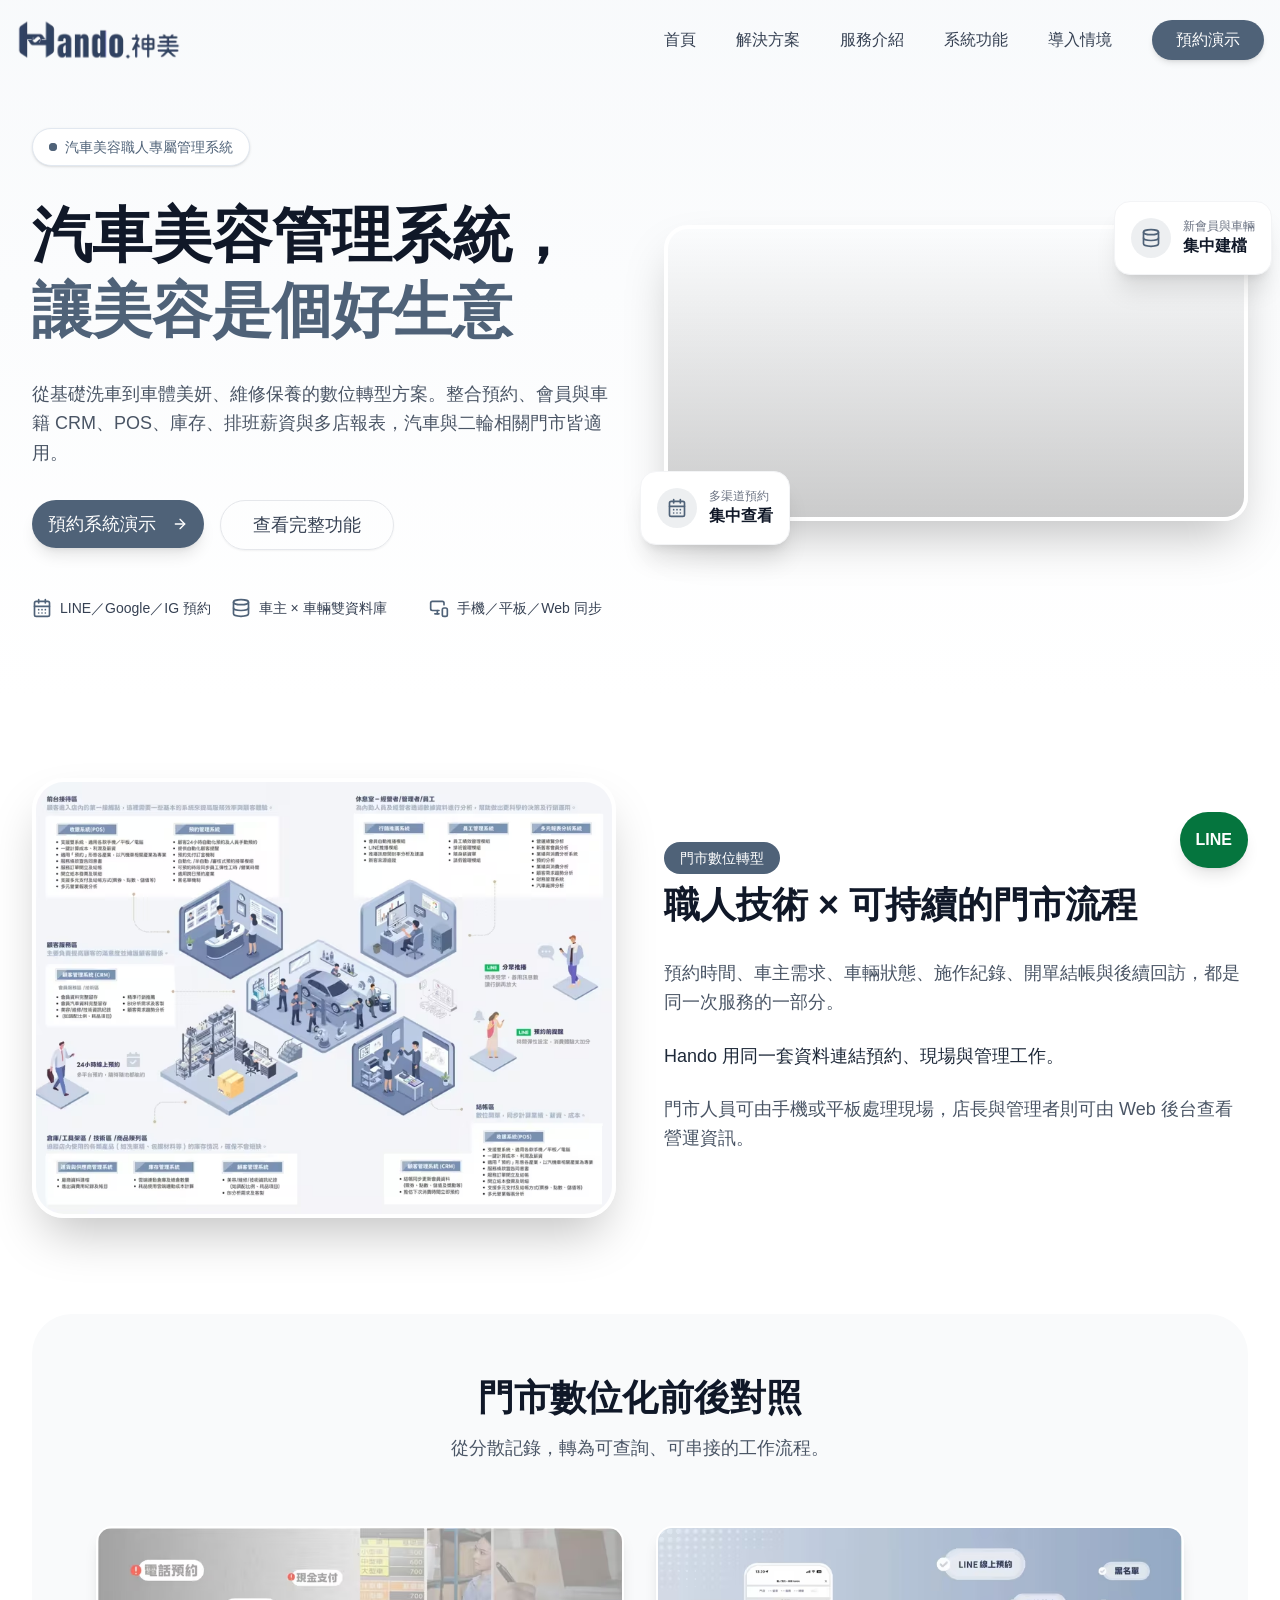
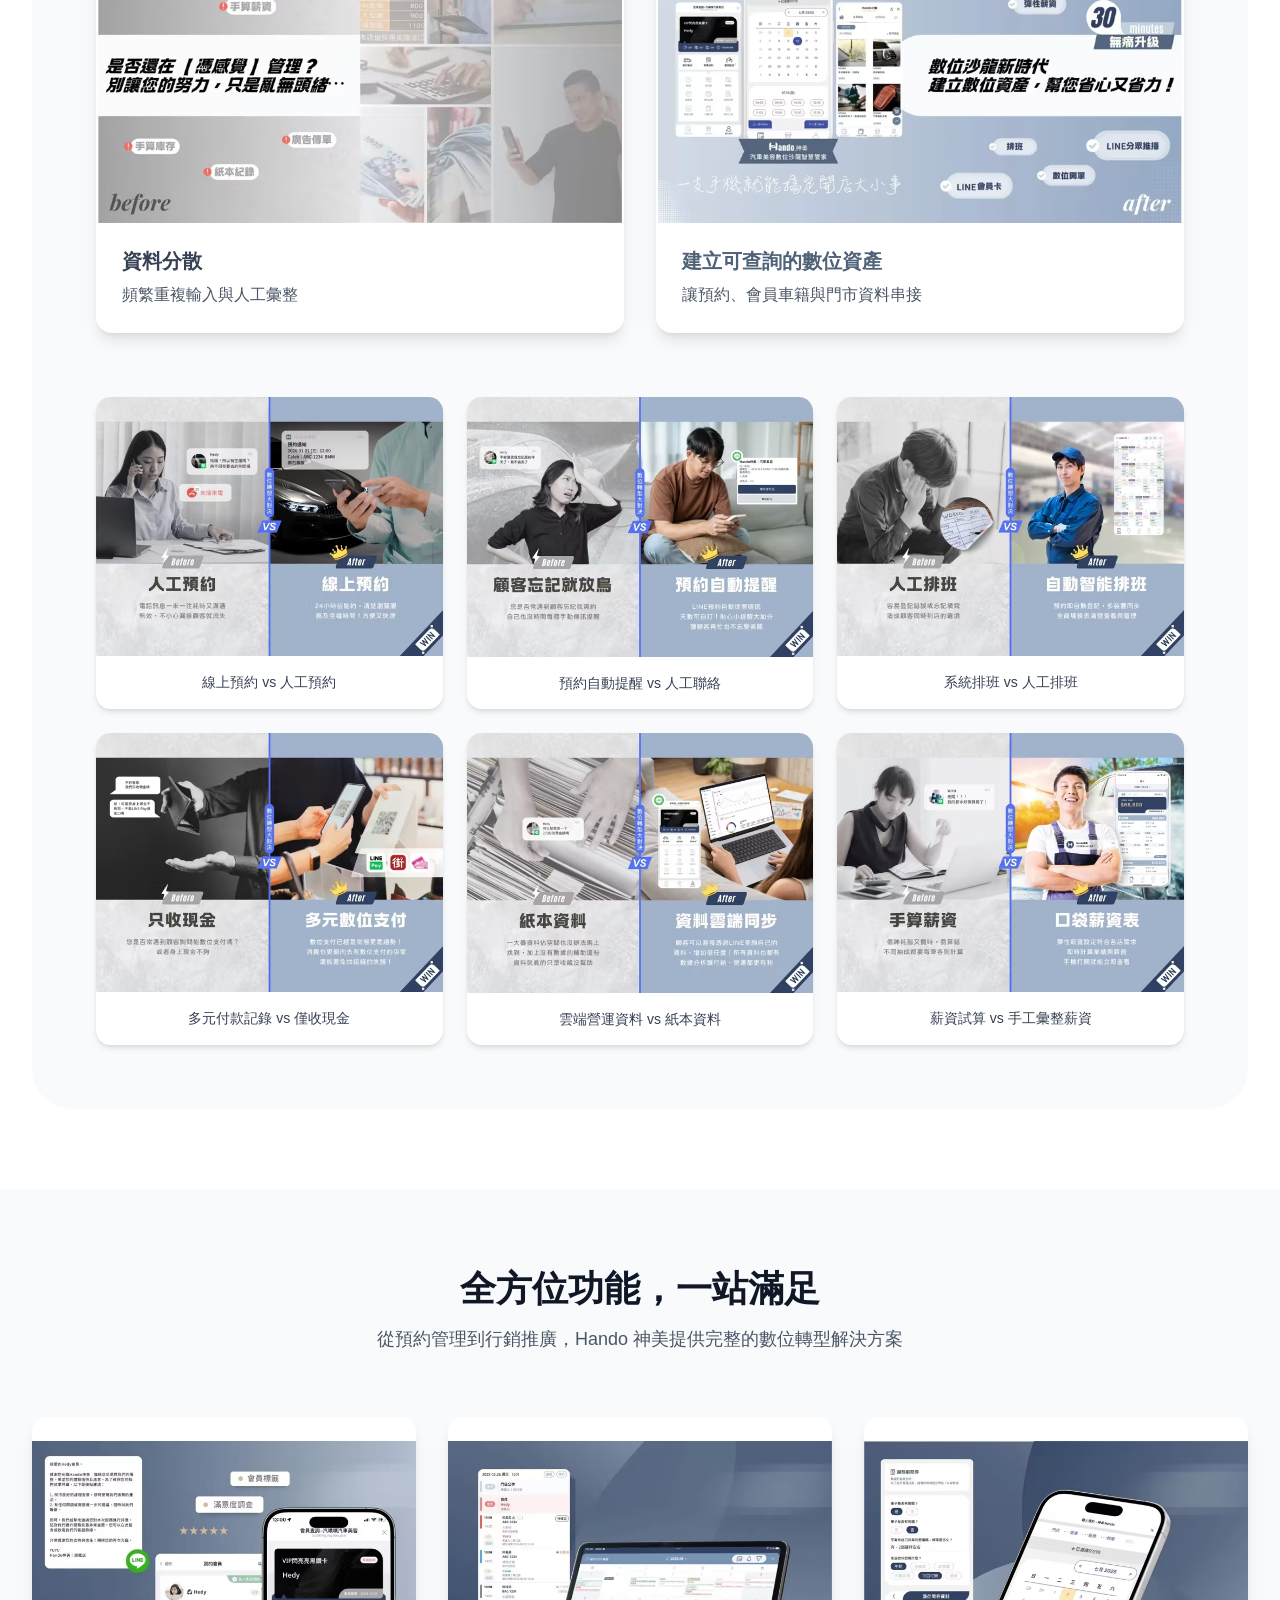
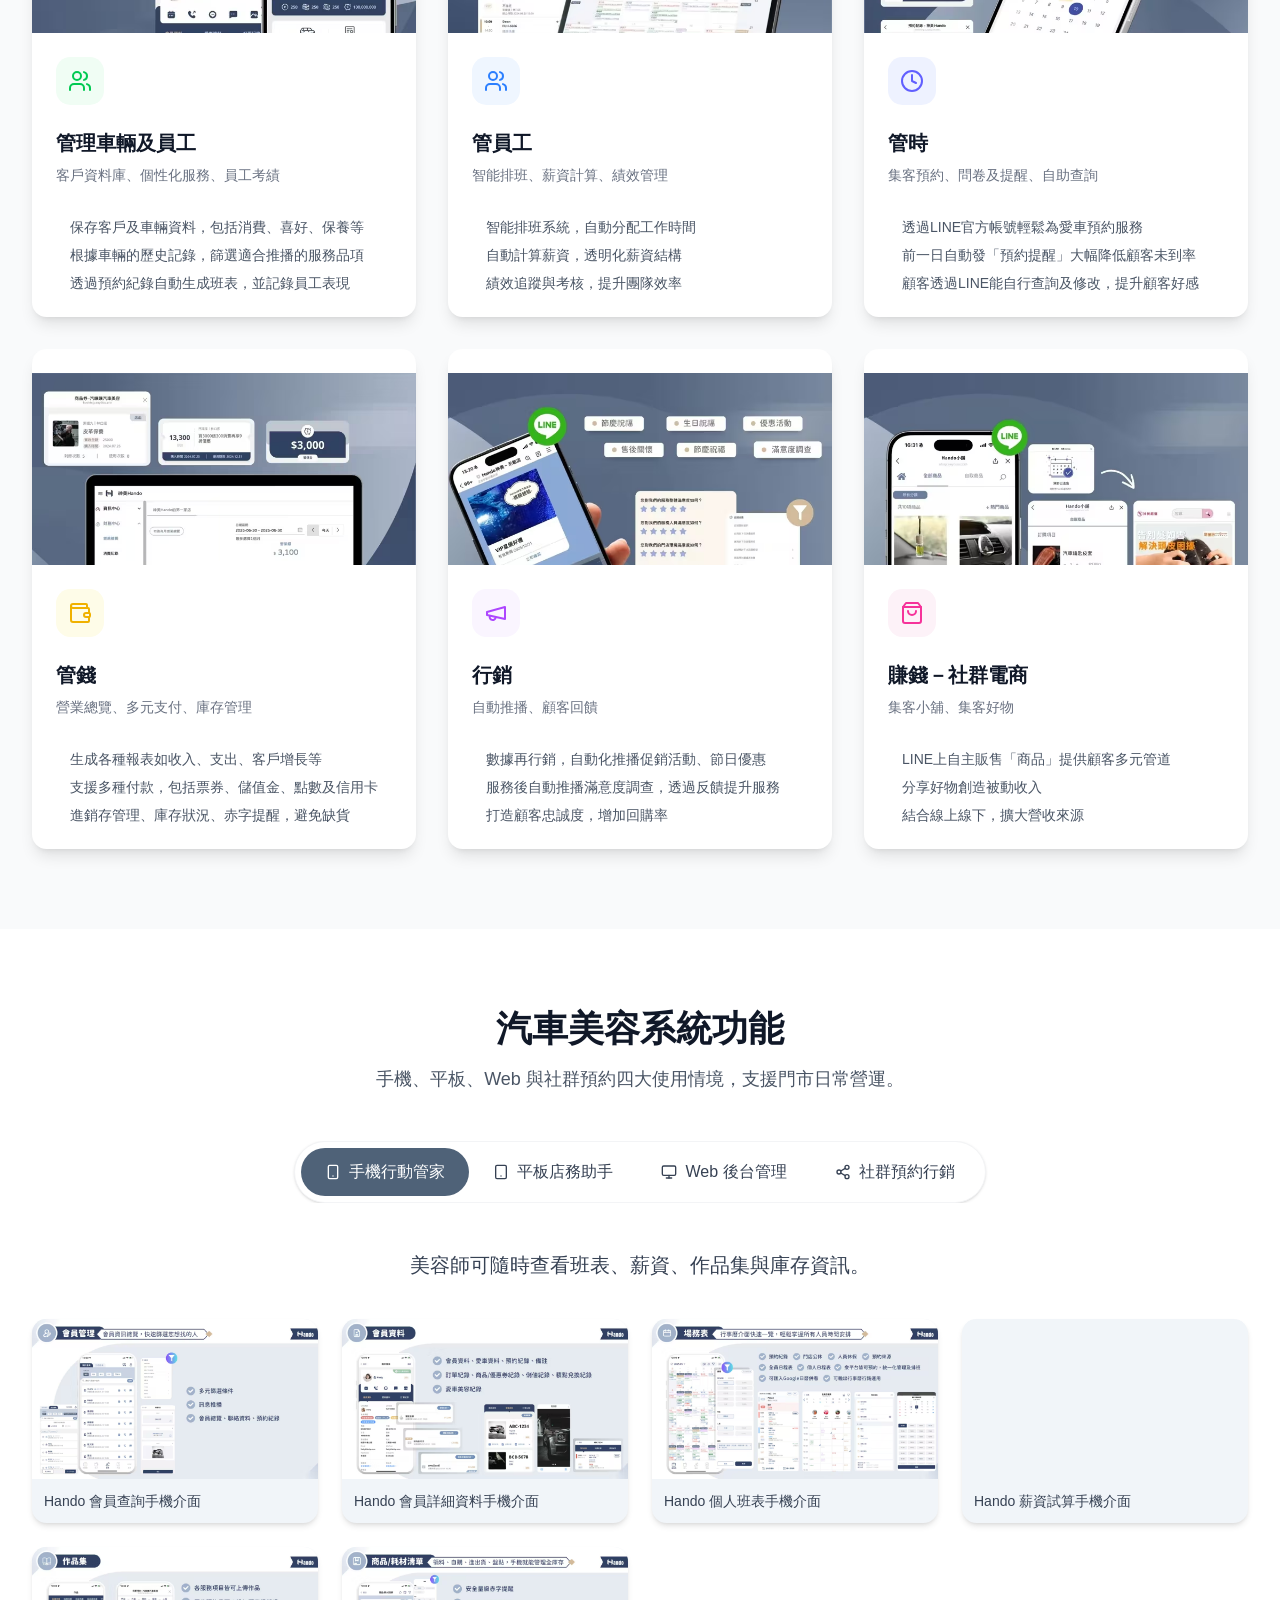
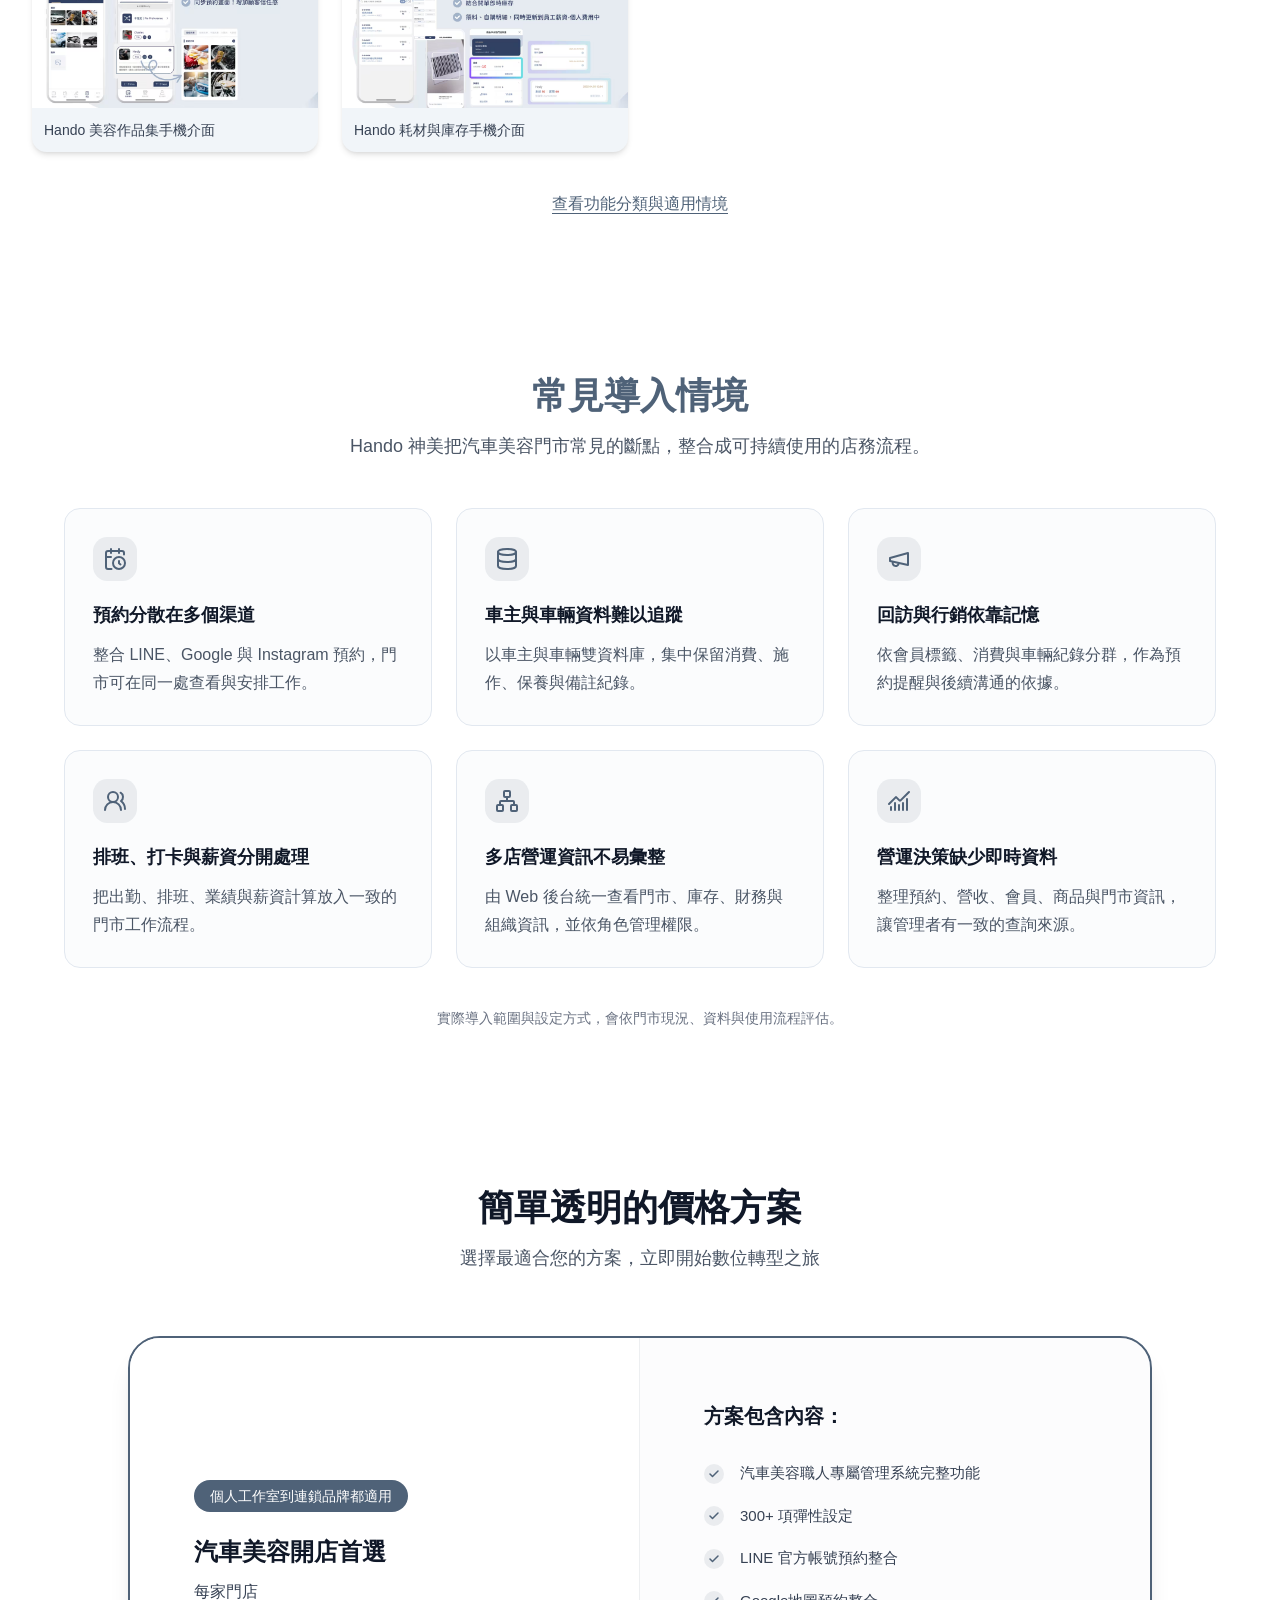
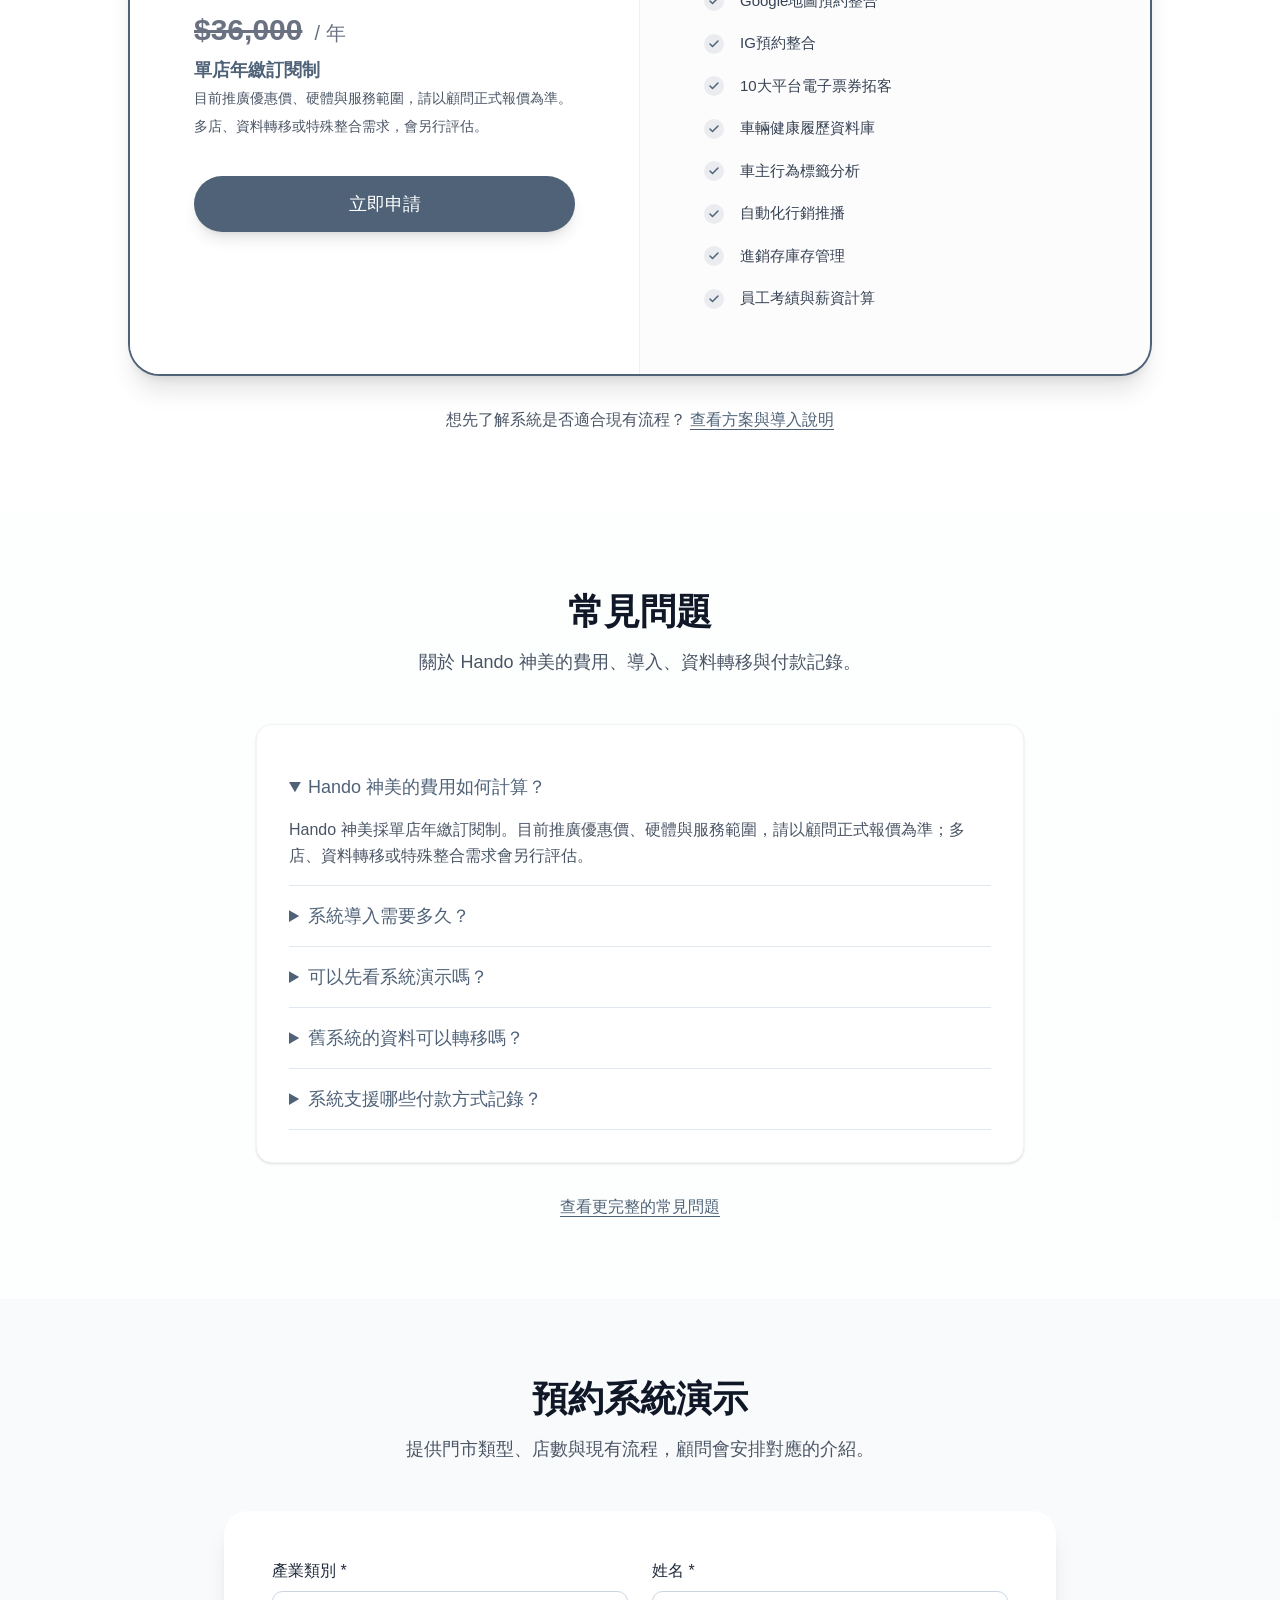
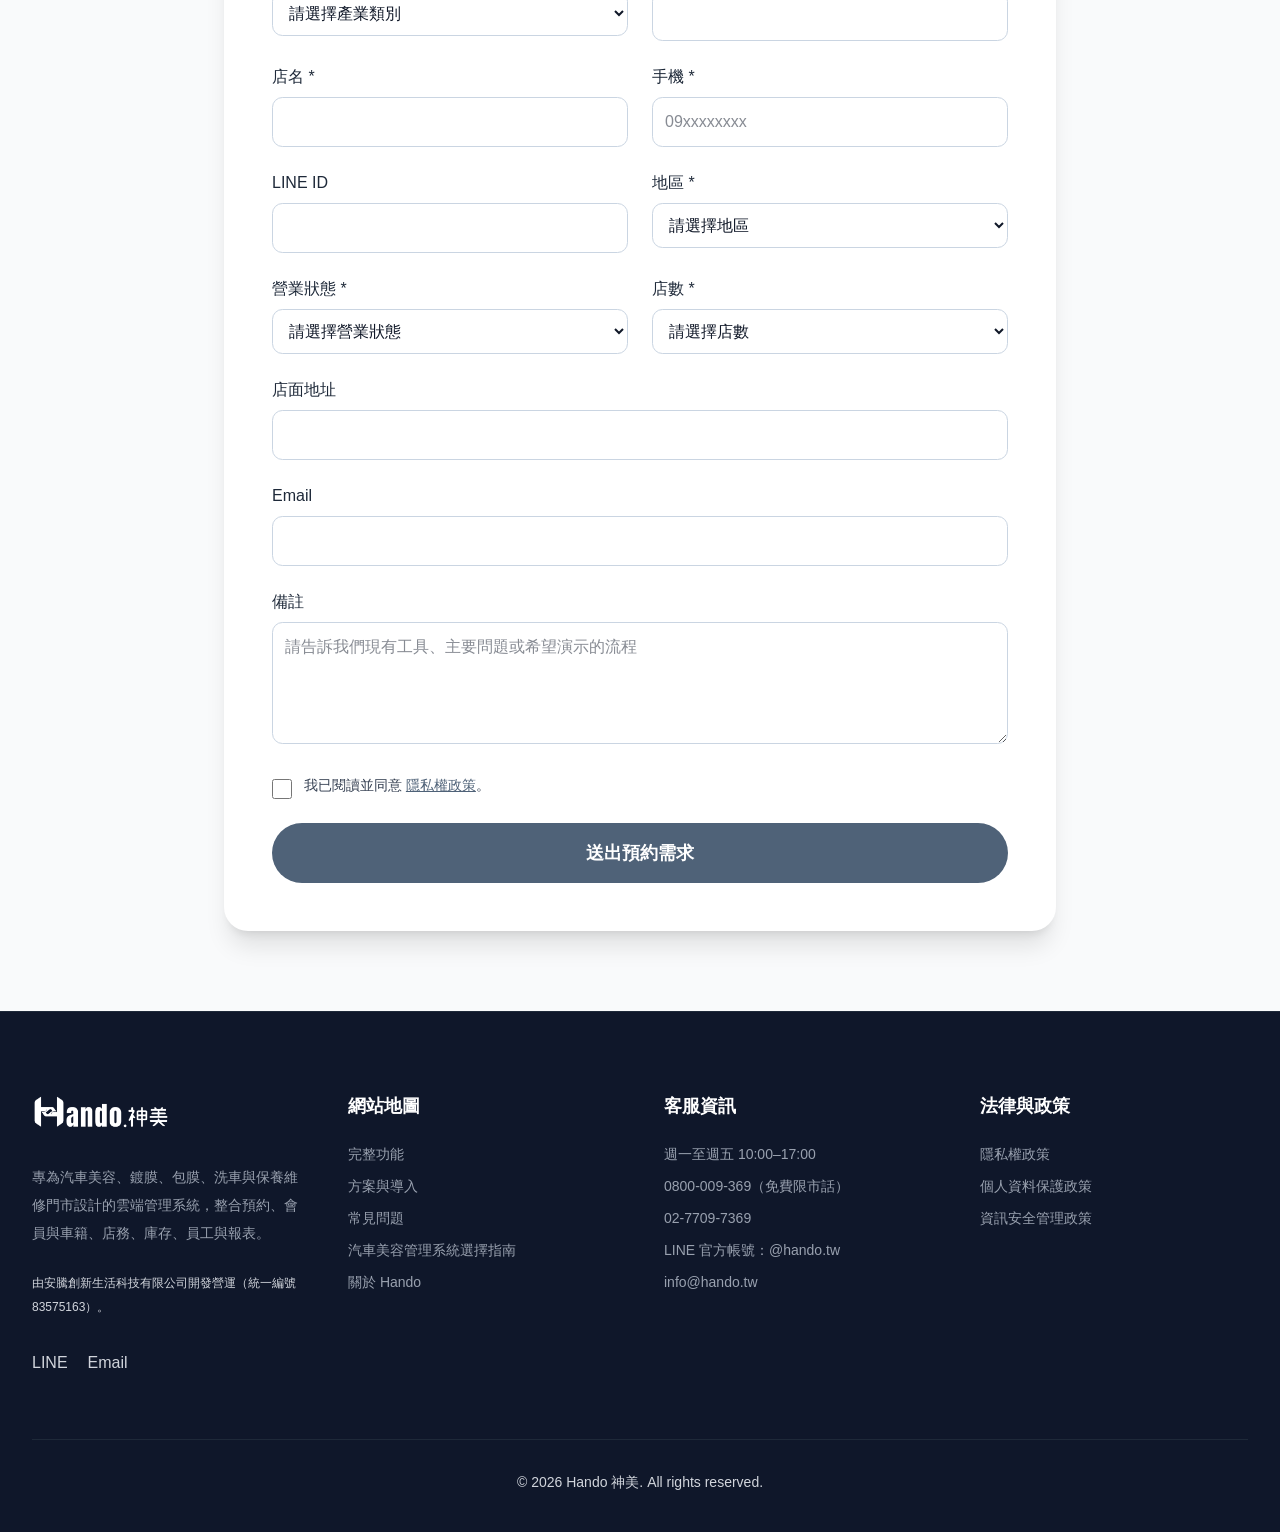
==== commit a3b4ba5e: "feat: optimize Hando SEO, AIO and performance Add crawlable product pages, consistent structured dat" ====
--- a/index.html
+++ b/index.html
@@ -1,304 +1,230 @@
 <!doctype html>
-<html lang="zh-TW">
-
+<html lang="zh-Hant-TW">
   <head>
-    <!-- Google tag (gtag.js) - GA4 -->
-    <script async src="https://www.googletagmanager.com/gtag/js?id=G-FH22V3DP5V"></script>
-    <script>
-      window.dataLayer = window.dataLayer || [];
-      function gtag(){dataLayer.push(arguments);}
-      gtag('js', new Date());
-      gtag('config', 'G-FH22V3DP5V');
-    </script>
-
-    <!-- Meta Pixel Code -->
-    <script>
-      !function(f,b,e,v,n,t,s)
-      {if(f.fbq)return;n=f.fbq=function(){n.callMethod?
-      n.callMethod.apply(n,arguments):n.queue.push(arguments)};
-      if(!f._fbq)f._fbq=n;n.push=n;n.loaded=!0;n.version='2.0';
-      n.queue=[];t=b.createElement(e);t.async=!0;
-      t.src=v;s=b.getElementsByTagName(e)[0];
-      s.parentNode.insertBefore(t,s)}(window, document,'script',
-      'https://connect.facebook.net/en_US/fbevents.js');
-      fbq('init', '1019205580770729');
-      fbq('track', 'PageView');
-    </script>
-    <noscript><img height="1" width="1" style="display:none"
-      src="https://www.facebook.com/tr?id=1019205580770729&ev=PageView&noscript=1"
-    /></noscript>
     <meta charset="UTF-8" />
-    <meta
-      name="viewport"
-      content="width=device-width, initial-scale=1.0, maximum-scale=1" />
-    <link rel="icon" type="image/x-icon" href="./favicon.ico" />
-    <link rel="apple-touch-icon" href="./hando-logo-icon.png" />
-    <title>Hando 神美 - 汽車美容職人專屬管理系統 | 智慧店務管理解決方案</title>
-    
-    <!-- SEO Meta Tags -->
-    <meta name="description" content="Hando 神美提供汽車美容、車體美妍、汽機車保養專屬的智慧管理系統。透過 LINE 預約、雙資料庫管理、自動排班薪資計算，幫助您降低 56% 營運成本、提升 38% 業績，打造數位化汽車美容沙龍。" />
-    <meta name="keywords" content="Hando,神美,汽車美容,車體美妍,汽車保養,管理系統,LINE預約,店務管理,數位轉型,SaaS,職人沙龍,汽車美容系統" />
+    <meta name="viewport" content="width=device-width, initial-scale=1" />
+    <title>汽車美容管理系統｜LINE 預約、CRM、POS 與店務管理｜Hando 神美</title>
+    <meta name="description" content="Hando 神美是專為汽車美容、鍍膜、包膜、洗車與保養維修門市打造的雲端管理系統，整合 LINE／Google／IG 預約、車主與車輛 CRM、POS、庫存、排班薪資與多店報表。" />
     <meta name="author" content="Hando 神美" />
-    <meta name="robots" content="index, follow, max-image-preview:large, max-snippet:-1, max-video-preview:-1" />
-    
-    <!-- Open Graph Meta Tags -->
-    <meta property="og:title" content="Hando 神美 - 汽車美容職人專屬管理系統" />
-    <meta property="og:description" content="智慧管理系統幫助汽車美容業者降低營運成本、提升業績。LINE 預約、雲端管理、自動化流程，讓您專注於提供優質服務。" />
+    <meta name="robots" content="index,follow,max-image-preview:large,max-snippet:-1,max-video-preview:-1" />
+    <meta name="theme-color" content="#4F6278" />
+    <meta name="application-name" content="Hando 神美" />
+    <meta name="format-detection" content="telephone=no" />
+
+    <link rel="canonical" href="https://hando.tw/" />
+    <link rel="alternate" hreflang="zh-Hant-TW" href="https://hando.tw/" />
+    <link rel="alternate" hreflang="x-default" href="https://hando.tw/" />
+    <link rel="icon" type="image/x-icon" href="/favicon.ico" />
+    <link rel="apple-touch-icon" href="/hando-logo-icon.png" />
+    <link rel="preload" as="image" href="/hero-image-960.avif" imagesrcset="/hero-image-480.avif 480w, /hero-image-960.avif 960w" imagesizes="(max-width: 768px) calc(100vw - 40px), 50vw" type="image/avif" fetchpriority="high" />
+
     <meta property="og:type" content="website" />
-    <meta property="og:url" content="https://hando.tw" />
+    <meta property="og:locale" content="zh_TW" />
+    <meta property="og:site_name" content="Hando 神美" />
+    <meta property="og:title" content="汽車美容管理系統｜Hando 神美" />
+    <meta property="og:description" content="整合多渠道預約、車主與車輛 CRM、POS、庫存、排班薪資與多店報表的汽車美容門市系統。" />
+    <meta property="og:url" content="https://hando.tw/" />
     <meta property="og:image" content="https://hando.tw/og-image.webp" />
+    <meta property="og:image:alt" content="Hando 神美汽車美容管理系統" />
     <meta property="og:image:width" content="1200" />
     <meta property="og:image:height" content="630" />
-    <meta property="og:image:type" content="image/webp" />
-    <meta property="og:site_name" content="Hando 神美" />
-    <meta property="og:locale" content="zh_TW" />
-    
-    <!-- Twitter Card Meta Tags -->
     <meta name="twitter:card" content="summary_large_image" />
-    <meta name="twitter:title" content="Hando 神美 - 汽車美容職人專屬管理系統" />
-    <meta name="twitter:description" content="智慧管理系統幫助汽車美容業者降低營運成本、提升業績" />
+    <meta name="twitter:title" content="汽車美容管理系統｜Hando 神美" />
+    <meta name="twitter:description" content="多渠道預約、車主車輛 CRM、POS、庫存與多店報表整合。" />
     <meta name="twitter:image" content="https://hando.tw/og-image.webp" />
-    
-    <!-- Canonical URL -->
-    <link rel="canonical" href="https://hando.tw" />
-    
-    <!-- Additional SEO Meta Tags -->
-    <meta name="theme-color" content="#788A9F" />
-    <meta name="application-name" content="Hando 神美" />
-    <meta name="apple-mobile-web-app-capable" content="yes" />
-    <meta name="apple-mobile-web-app-status-bar-style" content="default" />
-    <meta name="apple-mobile-web-app-title" content="Hando 神美" />
-    <meta name="format-detection" content="telephone=no" />
-    <meta name="mobile-web-app-capable" content="yes" />
+
+    <script type="application/ld+json">
+      {
+        "@context": "https://schema.org",
+        "@graph": [
+          {
+            "@type": "Organization",
+            "@id": "https://hando.tw/#organization",
+            "name": "安騰創新生活科技有限公司",
+            "taxID": "83575163",
+            "url": "https://www.aleip.com/",
+            "telephone": "+886-3-3270101",
+            "address": {
+              "@type": "PostalAddress",
+              "streetAddress": "文興路146號4樓之2",
+              "addressLocality": "龜山區",
+              "addressRegion": "桃園市",
+              "addressCountry": "TW"
+            },
+            "logo": {
+              "@type": "ImageObject",
+              "url": "https://hando.tw/hando-logo-header.png"
+            }
+          },
+          {
+            "@type": "Brand",
+            "@id": "https://hando.tw/#brand",
+            "name": "Hando 神美",
+            "url": "https://hando.tw/",
+            "logo": "https://hando.tw/hando-logo-header.png",
+            "parentOrganization": { "@id": "https://hando.tw/#organization" },
+            "sameAs": ["https://page.line.me/hando.tw"]
+          },
+          {
+            "@type": "WebSite",
+            "@id": "https://hando.tw/#website",
+            "url": "https://hando.tw/",
+            "name": "Hando 神美",
+            "inLanguage": "zh-Hant-TW",
+            "publisher": { "@id": "https://hando.tw/#organization" }
+          },
+          {
+            "@type": "WebPage",
+            "@id": "https://hando.tw/#webpage",
+            "url": "https://hando.tw/",
+            "name": "汽車美容管理系統｜Hando 神美",
+            "isPartOf": { "@id": "https://hando.tw/#website" },
+            "about": { "@id": "https://hando.tw/#software" },
+            "dateModified": "2026-07-19",
+            "inLanguage": "zh-Hant-TW"
+          },
+          {
+            "@type": "SoftwareApplication",
+            "@id": "https://hando.tw/#software",
+            "name": "Hando 神美",
+            "alternateName": "Hando 汽車美容管理系統",
+            "applicationCategory": "BusinessApplication",
+            "applicationSubCategory": "Automotive business management software",
+            "operatingSystem": "Web, iOS, Android",
+            "url": "https://hando.tw/",
+            "publisher": { "@id": "https://hando.tw/#organization" },
+            "audience": {
+              "@type": "BusinessAudience",
+              "audienceType": "汽車美容、洗車、鍍膜、包膜與保養維修門市"
+            },
+            "description": "整合 LINE、Google 與 Instagram 預約、車主與車輛 CRM、POS、庫存、排班薪資與多店報表的雲端管理系統。",
+            "featureList": [
+              "LINE、Google 地圖與 Instagram 預約整合",
+              "車主會員與車輛履歷雙資料庫",
+              "POS 開單結帳與多元付款記錄",
+              "進銷存與耗材管理",
+              "員工排班、出勤與薪資計算",
+              "多門市、財務與營運報表"
+            ]
+          },
+          {
+            "@type": "FAQPage",
+            "@id": "https://hando.tw/#faq",
+            "mainEntity": [
+              {
+                "@type": "Question",
+                "name": "Hando 神美的費用如何計算？",
+                "acceptedAnswer": {
+                  "@type": "Answer",
+                  "text": "Hando 神美採單店年繳訂閱制。目前推廣優惠價、硬體與服務範圍，請以顧問正式報價為準；多店、資料轉移或特殊整合需求會另行評估。"
+                }
+              },
+              {
+                "@type": "Question",
+                "name": "系統導入需要多久？",
+                "acceptedAnswer": {
+                  "@type": "Answer",
+                  "text": "導入時間取決於門市數、設定複雜度、既有資料與員工訓練需求。實際上線排程會在需求確認後提供。"
+                }
+              },
+              {
+                "@type": "Question",
+                "name": "可以先看系統演示嗎？",
+                "acceptedAnswer": {
+                  "@type": "Answer",
+                  "text": "可以。透過官網表單或 LINE 官方帳號聯絡 Hando，顧問會依門市類型安排系統介紹。"
+                }
+              }
+            ]
+          }
+        ]
+      }
+    </script>
+    <script type="module" crossorigin src="/assets/main-EwV9Oq9v.js"></script>
+    <link rel="stylesheet" crossorigin href="/assets/main-CXEVB3nE.css">
+  </head>
+
+  <body>
+    <div id="root">
+      <header class="border-b border-slate-200 bg-white">
+        <nav class="container mx-auto flex items-center justify-between px-4 py-4" aria-label="主要導覽">
+          <a href="/" aria-label="Hando 神美首頁"><img src="/hando-logo-header.avif" alt="Hando 神美" width="180" height="48" /></a>
+          <div class="flex gap-4">
+            <a href="/features/">完整功能</a>
+            <a href="/pricing/">方案</a>
+            <a href="/faq/">常見問題</a>
+          </div>
+        </nav>
+      </header>
+      <main class="container mx-auto px-4 py-16">
+        <section>
+          <p>汽車美容職人專屬管理系統</p>
+          <h1 class="text-4xl font-bold my-4">汽車美容管理系統，讓美容是個好生意</h1>
+          <p>Hando 神美整合 LINE、Google 與 Instagram 預約、車主與車輛 CRM、POS、庫存、排班薪資與多店報表。</p>
+          <p class="mt-6"><a href="#contact">預約系統演示</a></p>
+        </section>
+        <section class="py-12">
+          <h2 class="text-2xl font-bold">一套系統連結預約、會員車籍與門市營運</h2>
+          <ul class="mt-4 list-disc pl-6">
+            <li>多渠道預約集中管理</li>
+            <li>車主會員與車輛履歷雙資料庫</li>
+            <li>POS、庫存、員工與營運報表</li>
+          </ul>
+          <p class="mt-6"><a href="/guides/auto-detailing-management-system/">閱讀汽車美容管理系統選擇指南</a></p>
+        </section>
+        <section id="contact" class="py-12">
+          <h2 class="text-2xl font-bold">聯絡 Hando 神美</h2>
+          <p class="mt-4"><a href="https://page.line.me/hando.tw">LINE 官方帳號 @hando.tw</a> 或 <a href="mailto:info@hando.tw">info@hando.tw</a></p>
+        </section>
+      </main>
+    </div>
+
     <script>
-(function() {
-  var WEBHOOK = 'https://n8n.aleip.com/webhook/hando-contact';
-
-  var origOpen = XMLHttpRequest.prototype.open;
-  var origSend = XMLHttpRequest.prototype.send;
-
-  XMLHttpRequest.prototype.open = function(method, url) {
-    this._interceptUrl = url;
-    return origOpen.apply(this, arguments);
-  };
-
-  XMLHttpRequest.prototype.send = function(body) {
-    if (this._interceptUrl && this._interceptUrl.indexOf('api.emailjs.com') !== -1) {
-      try {
-        var data = JSON.parse(body);
-        var params = data.template_params || data;
-        fetch(WEBHOOK, {
-          method: 'POST',
-          headers: { 'Content-Type': 'application/json' },
-          body: JSON.stringify(params)
-        }).catch(function() {});
-      } catch(e) {}
-    }
-    return origSend.apply(this, arguments);
-  };
-  var origFetch = window.fetch;
-  window.fetch = function(url, options) {
-    var urlStr = (url && url.toString) ? url.toString() : '';
-    if (urlStr.indexOf('api.emailjs.com') !== -1 && options && options.body) {
-      try {
-        var data = JSON.parse(options.body);
-        var params = data.template_params || data;
-        origFetch(WEBHOOK, {
-          method: 'POST',
-          headers: { 'Content-Type': 'application/json' },
-          body: JSON.stringify(params)
-        }).catch(function() {});
-      } catch(e) {}
-    }
-    return origFetch.apply(this, arguments);
-  };
-})();
-</script>
-    
-    <!-- Structured Data (JSON-LD) for AI and Search Engines -->
-    <script type="application/ld+json">
-    {
-      "@context": "https://schema.org",
-      "@type": "SoftwareApplication",
-      "name": "Hando 神美",
-      "applicationCategory": "BusinessApplication",
-      "operatingSystem": "Web",
-      "offers": {
-        "@type": "Offer",
-        "price": "30000",
-        "priceCurrency": "TWD",
-        "priceValidUntil": "2026-12-31"
-      },
-      "aggregateRating": {
-        "@type": "AggregateRating",
-        "ratingValue": "4.8",
-        "ratingCount": "150"
-      },
-      "description": "Hando 神美提供汽車美容、車體美妍、汽機車保養專屬的智慧管理系統。透過 LINE 預約、雙資料庫管理、自動排班薪資計算，幫助您降低 56% 營運成本、提升 38% 業績。",
-      "image": "https://hando.tw/hando-logo-header.png",
-      "url": "https://hando.tw",
-      "publisher": {
-        "@type": "Organization",
-        "name": "安騰創新生活科技有限公司",
-        "logo": {
-          "@type": "ImageObject",
-          "url": "https://hando.tw/hando-logo-header.png"
-        }
-      },
-      "featureList": [
-        "LINE 官方帳號預約整合",
-        "Google 地圖預約整合",
-        "IG 預約整合",
-        "10大平台電子票券拓客",
-        "車輛健康履歷資料庫",
-        "自動排班薪資計算",
-        "多元支付整合",
-        "數據分析報表"
-      ]
-    }
+      (() => {
+        const loadMarketingTags = () => {
+          const ga = document.createElement("script");
+          ga.async = true;
+          ga.src = "https://www.googletagmanager.com/gtag/js?id=G-FH22V3DP5V";
+          document.head.appendChild(ga);
+          window.dataLayer = window.dataLayer || [];
+          window.gtag = function () { window.dataLayer.push(arguments); };
+          window.gtag("js", new Date());
+          window.gtag("config", "G-FH22V3DP5V");
+
+          !(function (f, b, e, v, n, t, s) {
+            if (f.fbq) return;
+            n = f.fbq = function () { n.callMethod ? n.callMethod.apply(n, arguments) : n.queue.push(arguments); };
+            if (!f._fbq) f._fbq = n;
+            n.push = n;
+            n.loaded = true;
+            n.version = "2.0";
+            n.queue = [];
+            t = b.createElement(e);
+            t.async = true;
+            t.src = v;
+            s = b.getElementsByTagName(e)[0];
+            s.parentNode.insertBefore(t, s);
+          })(window, document, "script", "https://connect.facebook.net/en_US/fbevents.js");
+          window.fbq("init", "1019205580770729");
+          window.fbq("track", "PageView");
+        };
+        window.addEventListener("load", () => {
+          let loaded = false;
+          const start = () => {
+            if (loaded) return;
+            loaded = true;
+            window.removeEventListener("pointerdown", start);
+            window.removeEventListener("keydown", start);
+            window.removeEventListener("scroll", start);
+            loadMarketingTags();
+          };
+          window.addEventListener("pointerdown", start, { passive: true });
+          window.addEventListener("keydown", start);
+          window.addEventListener("scroll", start, { passive: true });
+          window.setTimeout(start, 10000);
+        }, { once: true });
+      })();
     </script>
-    
-    <script type="application/ld+json">
-    {
-      "@context": "https://schema.org",
-      "@type": "Organization",
-      "name": "安騰創新生活科技有限公司",
-      "alternateName": "Hando 神美",
-      "url": "https://hando.tw",
-      "logo": "https://hando.tw/hando-logo-header.png",
-      "contactPoint": {
-        "@type": "ContactPoint",
-        "telephone": "+886-7-7217360",
-        "contactType": "customer service",
-        "email": "info@hando.tw",
-        "availableLanguage": ["zh-TW", "zh-CN"]
-      },
-      "sameAs": [
-        "https://page.line.me/hando.tw",
-        "https://saydou.com",
-        "https://petto.cc"
-      ]
-    }
-    </script>
-    
-    <script type="application/ld+json">
-    {
-      "@context": "https://schema.org",
-      "@type": "FAQPage",
-      "mainEntity": [
-        {
-          "@type": "Question",
-          "name": "什麼是 Hando 神美？",
-          "acceptedAnswer": {
-            "@type": "Answer",
-            "text": "Hando 神美是專為汽車美容、車體美妍、汽機車保養業者設計的全方位智慧管理系統，提供預約管理、車輛健康履歷 CRM、POS 結帳、員工排班薪資計算等功能。"
-          }
-        },
-        {
-          "@type": "Question",
-          "name": "Hando 神美的訂閱費用是多少？",
-          "acceptedAnswer": {
-            "@type": "Answer",
-            "text": "不限人數，每家店每年 NT$30,000，按年收取，包含完整功能與技術支援。"
-          }
-        },
-        {
-          "@type": "Question",
-          "name": "支援哪些支付方式？",
-          "acceptedAnswer": {
-            "@type": "Answer",
-            "text": "支援 LINE Pay、街口支付、藍新金流、綠界金流信用卡分期、中租零卡分期等多元支付方式。"
-          }
-        },
-        {
-          "@type": "Question",
-          "name": "可以整合 LINE 官方帳號嗎？",
-          "acceptedAnswer": {
-            "@type": "Answer",
-            "text": "是的，Hando 神美支援 LINE 官方帳號整合，客人可直接透過 LINE 進行預約，並自動同步到店家後台。"
-          }
-        },
-        {
-          "@type": "Question",
-          "name": "適合哪些類型的店家？",
-          "acceptedAnswer": {
-            "@type": "Answer",
-            "text": "適合獨立汽車美容工作室、連鎖汽車美容體系、車體美妍（鎢膜/貼膜）專門店、汽機車綜合保養廠等。"
-          }
-        }
-      ]
-    }
-    </script>
-    <script type="module" crossorigin src="./assets/main-BGdkb3up.js"></script>
-    <link rel="stylesheet" crossorigin href="./assets/main-Ck0ohjLq.css">
-  </head>
-
-  <body>
-    <script id="manus-runtime">window.__MANUS_HOST_DEV__ = false;
-(function(){"use strict";var Mr={exports:{}},Kn={};/**
- * @license React
- * react-jsx-runtime.production.js
- *
- * Copyright (c) Meta Platforms, Inc. and affiliates.
- *
- * This source code is licensed under the MIT license found in the
- * LICENSE file in the root directory of this source tree.
- */var $c;function um(){if($c)return Kn;$c=1;var r=Symbol.for("react.transitional.element"),i=Symbol.for("react.fragment");function c(s,d,m){var x=null;if(m!==void 0&&(x=""+m),d.key!==void 0&&(x=""+d.key),"key"in d){m={};for(var R in d)R!=="key"&&(m[R]=d[R])}else m=d;return d=m.ref,{$$typeof:r,type:s,key:x,ref:d!==void 0?d:null,props:m}}return Kn.Fragment=i,Kn.jsx=c,Kn.jsxs=c,Kn}var Fc;function dm(){return Fc||(Fc=1,Mr.exports=um()),Mr.exports}var h=dm(),Ar={exports:{}},Pn={},Rr={exports:{}},Nr={};/**
- * @license React
- * scheduler.production.js
- *
- * Copyright (c) Meta Platforms, Inc. and affiliates.
- *
- * This source code is licensed under the MIT license found in the
- * LICENSE file in the root directory of this source tree.
- */var Ic;function fm(){return Ic||(Ic=1,function(r){function i(A,q){var B=A.length;A.push(q);t:for(;0<B;){var bt=B-1>>>1,p=A[bt];if(0<d(p,q))A[bt]=q,A[B]=p,B=bt;else break t}}function c(A){return A.length===0?null:A[0]}function s(A){if(A.length===0)return null;var q=A[0],B=A.pop();if(B!==q){A[0]=B;t:for(var bt=0,p=A.length,O=p>>>1;bt<O;){var X=2*(bt+1)-1,G=A[X],Z=X+1,st=A[Z];if(0>d(G,B))Z<p&&0>d(st,G)?(A[bt]=st,A[Z]=B,bt=Z):(A[bt]=G,A[X]=B,bt=X);else if(Z<p&&0>d(st,B))A[bt]=st,A[Z]=B,bt=Z;else break t}}return q}function d(A,q){var B=A.sortIndex-q.sortIndex;return B!==0?B:A.id-q.id}if(r.unstable_now=void 0,typeof performance=="object"&&typeof performance.now=="function"){var m=performance;r.unstable_now=function(){return m.now()}}else{var x=Date,R=x.now();r.unstable_now=function(){return x.now()-R}}var C=[],v=[],D=1,j=null,J=3,at=!1,$=!1,nt=!1,ct=!1,ht=typeof setTimeout=="function"?setTimeout:null,St=typeof clearTimeout=="function"?clearTimeout:null,_=typeof setImmediate<"u"?setImmediate:null;function Y(A){for(var q=c(v);q!==null;){if(q.callback===null)s(v);else if(q.startTime<=A)s(v),q.sortIndex=q.expirationTime,i(C,q);else break;q=c(v)}}function H(A){if(nt=!1,Y(A),!$)if(c(C)!==null)$=!0,it||(it=!0,Bt());else{var q=c(v);q!==null&&Mt(H,q.startTime-A)}}var it=!1,rt=-1,V=5,xt=-1;function Be(){return ct?!0:!(r.unstable_now()-xt<V)}function te(){if(ct=!1,it){var A=r.unstable_now();xt=A;var q=!0;try{t:{$=!1,nt&&(nt=!1,St(rt),rt=-1),at=!0;var B=J;try{e:{for(Y(A),j=c(C);j!==null&&!(j.expirationTime>A&&Be());){var bt=j.callback;if(typeof bt=="function"){j.callback=null,J=j.priorityLevel;var p=bt(j.expirationTime<=A);if(A=r.unstable_now(),typeof p=="function"){j.callback=p,Y(A),q=!0;break e}j===c(C)&&s(C),Y(A)}else s(C);j=c(C)}if(j!==null)q=!0;else{var O=c(v);O!==null&&Mt(H,O.startTime-A),q=!1}}break t}finally{j=null,J=B,at=!1}q=void 0}}finally{q?Bt():it=!1}}}var Bt;if(typeof _=="function")Bt=function(){_(te)};else if(typeof MessageChannel<"u"){var me=new MessageChannel,Se=me.port2;me.port1.onmessage=te,Bt=function(){Se.postMessage(null)}}else Bt=function(){ht(te,0)};function Mt(A,q){rt=ht(function(){A(r.unstable_now())},q)}r.unstable_IdlePriority=5,r.unstable_ImmediatePriority=1,r.unstable_LowPriority=4,r.unstable_NormalPriority=3,r.unstable_Profiling=null,r.unstable_UserBlockingPriority=2,r.unstable_cancelCallback=function(A){A.callback=null},r.unstable_forceFrameRate=function(A){0>A||125<A?console.error("forceFrameRate takes a positive int between 0 and 125, forcing frame rates higher than 125 fps is not supported"):V=0<A?Math.floor(1e3/A):5},r.unstable_getCurrentPriorityLevel=function(){return J},r.unstable_next=function(A){switch(J){case 1:case 2:case 3:var q=3;break;default:q=J}var B=J;J=q;try{return A()}finally{J=B}},r.unstable_requestPaint=function(){ct=!0},r.unstable_runWithPriority=function(A,q){switch(A){case 1:case 2:case 3:case 4:case 5:break;default:A=3}var B=J;J=A;try{return q()}finally{J=B}},r.unstable_scheduleCallback=function(A,q,B){var bt=r.unstable_now();switch(typeof B=="object"&&B!==null?(B=B.delay,B=typeof B=="number"&&0<B?bt+B:bt):B=bt,A){case 1:var p=-1;break;case 2:p=250;break;case 5:p=1073741823;break;case 4:p=1e4;break;default:p=5e3}return p=B+p,A={id:D++,callback:q,priorityLevel:A,startTime:B,expirationTime:p,sortIndex:-1},B>bt?(A.sortIndex=B,i(v,A),c(C)===null&&A===c(v)&&(nt?(St(rt),rt=-1):nt=!0,Mt(H,B-bt))):(A.sortIndex=p,i(C,A),$||at||($=!0,it||(it=!0,Bt()))),A},r.unstable_shouldYield=Be,r.unstable_wrapCallback=function(A){var q=J;return function(){var B=J;J=q;try{return A.apply(this,arguments)}finally{J=B}}}}(Nr)),Nr}var tu;function hm(){return tu||(tu=1,Rr.exports=fm()),Rr.exports}var zr={exports:{}},ut={};/**
- * @license React
- * react.production.js
- *
- * Copyright (c) Meta Platforms, Inc. and affiliates.
- *
- * This source code is licensed under the MIT license found in the
- * LICENSE file in the root directory of this source tree.
- */var eu;function mm(){if(eu)return ut;eu=1;var r=Symbol.for("react.transitional.element"),i=Symbol.for("react.portal"),c=Symbol.for("react.fragment"),s=Symbol.for("react.strict_mode"),d=Symbol.for("react.profiler"),m=Symbol.for("react.consumer"),x=Symbol.for("react.context"),R=Symbol.for("react.forward_ref"),C=Symbol.for("react.suspense"),v=Symbol.for("react.memo"),D=Symbol.for("react.lazy"),j=Symbol.iterator;function J(p){return p===null||typeof p!="object"?null:(p=j&&p[j]||p["@@iterator"],typeof p=="function"?p:null)}var at={isMounted:function(){return!1},enqueueForceUpdate:function(){},enqueueReplaceState:function(){},enqueueSetState:function(){}},$=Object.assign,nt={};function ct(p,O,X){this.props=p,this.context=O,this.refs=nt,this.updater=X||at}ct.prototype.isReactComponent={},ct.prototype.setState=function(p,O){if(typeof p!="object"&&typeof p!="function"&&p!=null)throw Error("takes an object of state variables to update or a function which returns an object of state variables.");this.updater.enqueueSetState(this,p,O,"setState")},ct.prototype.forceUpdate=function(p){this.updater.enqueueForceUpdate(this,p,"forceUpdate")};function ht(){}ht.prototype=ct.prototype;function St(p,O,X){this.props=p,this.context=O,this.refs=nt,this.updater=X||at}var _=St.prototype=new ht;_.constructor=St,$(_,ct.prototype),_.isPureReactComponent=!0;var Y=Array.isArray,H={H:null,A:null,T:null,S:null,V:null},it=Object.prototype.hasOwnProperty;function rt(p,O,X,G,Z,st){return X=st.ref,{$$typeof:r,type:p,key:O,ref:X!==void 0?X:null,props:st}}function V(p,O){return rt(p.type,O,void 0,void 0,void 0,p.props)}function xt(p){return typeof p=="object"&&p!==null&&p.$$typeof===r}function Be(p){var O={"=":"=0",":":"=2"};return"$"+p.replace(/[=:]/g,function(X){return O[X]})}var te=/\/+/g;function Bt(p,O){return typeof p=="object"&&p!==null&&p.key!=null?Be(""+p.key):O.toString(36)}function me(){}function Se(p){switch(p.status){case"fulfilled":return p.value;case"rejected":throw p.reason;default:switch(typeof p.status=="string"?p.then(me,me):(p.status="pending",p.then(function(O){p.status==="pending"&&(p.status="fulfilled",p.value=O)},function(O){p.status==="pending"&&(p.status="rejected",p.reason=O)})),p.status){case"fulfilled":return p.value;case"rejected":throw p.reason}}throw p}function Mt(p,O,X,G,Z){var st=typeof p;(st==="undefined"||st==="boolean")&&(p=null);var I=!1;if(p===null)I=!0;else switch(st){case"bigint":case"string":case"number":I=!0;break;case"object":switch(p.$$typeof){case r:case i:I=!0;break;case D:return I=p._init,Mt(I(p._payload),O,X,G,Z)}}if(I)return Z=Z(p),I=G===""?"."+Bt(p,0):G,Y(Z)?(X="",I!=null&&(X=I.replace(te,"$&/")+"/"),Mt(Z,O,X,"",function(Jt){return Jt})):Z!=null&&(xt(Z)&&(Z=V(Z,X+(Z.key==null||p&&p.key===Z.key?"":(""+Z.key).replace(te,"$&/")+"/")+I)),O.push(Z)),1;I=0;var gt=G===""?".":G+":";if(Y(p))for(var Tt=0;Tt<p.length;Tt++)G=p[Tt],st=gt+Bt(G,Tt),I+=Mt(G,O,X,st,Z);else if(Tt=J(p),typeof Tt=="function")for(p=Tt.call(p),Tt=0;!(G=p.next()).done;)G=G.value,st=gt+Bt(G,Tt++),I+=Mt(G,O,X,st,Z);else if(st==="object"){if(typeof p.then=="function")return Mt(Se(p),O,X,G,Z);throw O=String(p),Error("Objects are not valid as a React child (found: "+(O==="[object Object]"?"object with keys {"+Object.keys(p).join(", ")+"}":O)+"). If you meant to render a collection of children, use an array instead.")}return I}function A(p,O,X){if(p==null)return p;var G=[],Z=0;return Mt(p,G,"","",function(st){return O.call(X,st,Z++)}),G}function q(p){if(p._status===-1){var O=p._result;O=O(),O.then(function(X){(p._status===0||p._status===-1)&&(p._status=1,p._result=X)},function(X){(p._status===0||p._status===-1)&&(p._status=2,p._result=X)}),p._status===-1&&(p._status=0,p._result=O)}if(p._status===1)return p._result.default;throw p._result}var B=typeof reportError=="function"?reportError:function(p){if(typeof window=="object"&&typeof window.ErrorEvent=="function"){var O=new window.ErrorEvent("error",{bubbles:!0,cancelable:!0,message:typeof p=="object"&&p!==null&&typeof p.message=="string"?String(p.message):String(p),error:p});if(!window.dispatchEvent(O))return}else if(typeof process=="object"&&typeof process.emit=="function"){process.emit("uncaughtException",p);return}console.error(p)};function bt(){}return ut.Children={map:A,forEach:function(p,O,X){A(p,function(){O.apply(this,arguments)},X)},count:function(p){var O=0;return A(p,function(){O++}),O},toArray:function(p){return A(p,function(O){return O})||[]},only:function(p){if(!xt(p))throw Error("React.Children.only expected to receive a single React element child.");return p}},ut.Component=ct,ut.Fragment=c,ut.Profiler=d,ut.PureComponent=St,ut.StrictMode=s,ut.Suspense=C,ut.__CLIENT_INTERNALS_DO_NOT_USE_OR_WARN_USERS_THEY_CANNOT_UPGRADE=H,ut.__COMPILER_RUNTIME={__proto__:null,c:function(p){return H.H.useMemoCache(p)}},ut.cache=function(p){return function(){return p.apply(null,arguments)}},ut.cloneElement=function(p,O,X){if(p==null)throw Error("The argument must be a React element, but you passed "+p+".");var G=$({},p.props),Z=p.key,st=void 0;if(O!=null)for(I in O.ref!==void 0&&(st=void 0),O.key!==void 0&&(Z=""+O.key),O)!it.call(O,I)||I==="key"||I==="__self"||I==="__source"||I==="ref"&&O.ref===void 0||(G[I]=O[I]);var I=arguments.length-2;if(I===1)G.children=X;else if(1<I){for(var gt=Array(I),Tt=0;Tt<I;Tt++)gt[Tt]=arguments[Tt+2];G.children=gt}return rt(p.type,Z,void 0,void 0,st,G)},ut.createContext=function(p){return p={$$typeof:x,_currentValue:p,_currentValue2:p,_threadCount:0,Provider:null,Consumer:null},p.Provider=p,p.Consumer={$$typeof:m,_context:p},p},ut.createElement=function(p,O,X){var G,Z={},st=null;if(O!=null)for(G in O.key!==void 0&&(st=""+O.key),O)it.call(O,G)&&G!=="key"&&G!=="__self"&&G!=="__source"&&(Z[G]=O[G]);var I=arguments.length-2;if(I===1)Z.children=X;else if(1<I){for(var gt=Array(I),Tt=0;Tt<I;Tt++)gt[Tt]=arguments[Tt+2];Z.children=gt}if(p&&p.defaultProps)for(G in I=p.defaultProps,I)Z[G]===void 0&&(Z[G]=I[G]);return rt(p,st,void 0,void 0,null,Z)},ut.createRef=function(){return{current:null}},ut.forwardRef=function(p){return{$$typeof:R,render:p}},ut.isValidElement=xt,ut.lazy=function(p){return{$$typeof:D,_payload:{_status:-1,_result:p},_init:q}},ut.memo=function(p,O){return{$$typeof:v,type:p,compare:O===void 0?null:O}},ut.startTransition=function(p){var O=H.T,X={};H.T=X;try{var G=p(),Z=H.S;Z!==null&&Z(X,G),typeof G=="object"&&G!==null&&typeof G.then=="function"&&G.then(bt,B)}catch(st){B(st)}finally{H.T=O}},ut.unstable_useCacheRefresh=function(){return H.H.useCacheRefresh()},ut.use=function(p){return H.H.use(p)},ut.useActionState=function(p,O,X){return H.H.useActionState(p,O,X)},ut.useCallback=function(p,O){return H.H.useCallback(p,O)},ut.useContext=function(p){return H.H.useContext(p)},ut.useDebugValue=function(){},ut.useDeferredValue=function(p,O){return H.H.useDeferredValue(p,O)},ut.useEffect=function(p,O,X){var G=H.H;if(typeof X=="function")throw Error("useEffect CRUD overload is not enabled in this build of React.");return G.useEffect(p,O)},ut.useId=function(){return H.H.useId()},ut.useImperativeHandle=function(p,O,X){return H.H.useImperativeHandle(p,O,X)},ut.useInsertionEffect=function(p,O){return H.H.useInsertionEffect(p,O)},ut.useLayoutEffect=function(p,O){return H.H.useLayoutEffect(p,O)},ut.useMemo=function(p,O){return H.H.useMemo(p,O)},ut.useOptimistic=function(p,O){return H.H.useOptimistic(p,O)},ut.useReducer=function(p,O,X){return H.H.useReducer(p,O,X)},ut.useRef=function(p){return H.H.useRef(p)},ut.useState=function(p){return H.H.useState(p)},ut.useSyncExternalStore=function(p,O,X){return H.H.useSyncExternalStore(p,O,X)},ut.useTransition=function(){return H.H.useTransition()},ut.version="19.1.1",ut}var lu;function _r(){return lu||(lu=1,zr.exports=mm()),zr.exports}var kr={exports:{}},he={};/**
- * @license React
- * react-dom.production.js
- *
- * Copyright (c) Meta Platforms, Inc. and affiliates.
- *
- * This source code is licensed under the MIT license found in the
- * LICENSE file in the root directory of this source tree.
- */var au;function gm(){if(au)return he;au=1;var r=_r();function i(C){var v="https://react.dev/errors/"+C;if(1<arguments.length){v+="?args[]="+encodeURIComponent(arguments[1]);for(var D=2;D<arguments.length;D++)v+="&args[]="+encodeURIComponent(arguments[D])}return"Minified React error #"+C+"; visit "+v+" for the full message or use the non-minified dev environment for full errors and additional helpful warnings."}function c(){}var s={d:{f:c,r:function(){throw Error(i(522))},D:c,C:c,L:c,m:c,X:c,S:c,M:c},p:0,findDOMNode:null},d=Symbol.for("react.portal");function m(C,v,D){var j=3<arguments.length&&arguments[3]!==void 0?arguments[3]:null;return{$$typeof:d,key:j==null?null:""+j,children:C,containerInfo:v,implementation:D}}var x=r.__CLIENT_INTERNALS_DO_NOT_USE_OR_WARN_USERS_THEY_CANNOT_UPGRADE;function R(C,v){if(C==="font")return"";if(typeof v=="string")return v==="use-credentials"?v:""}return he.__DOM_INTERNALS_DO_NOT_USE_OR_WARN_USERS_THEY_CANNOT_UPGRADE=s,he.createPortal=function(C,v){var D=2<arguments.length&&arguments[2]!==void 0?arguments[2]:null;if(!v||v.nodeType!==1&&v.nodeType!==9&&v.nodeType!==11)throw Error(i(299));return m(C,v,null,D)},he.flushSync=function(C){var v=x.T,D=s.p;try{if(x.T=null,s.p=2,C)return C()}finally{x.T=v,s.p=D,s.d.f()}},he.preconnect=function(C,v){typeof C=="string"&&(v?(v=v.crossOrigin,v=typeof v=="string"?v==="use-credentials"?v:"":void 0):v=null,s.d.C(C,v))},he.prefetchDNS=function(C){typeof C=="string"&&s.d.D(C)},he.preinit=function(C,v){if(typeof C=="string"&&v&&typeof v.as=="string"){var D=v.as,j=R(D,v.crossOrigin),J=typeof v.integrity=="string"?v.integrity:void 0,at=typeof v.fetchPriority=="string"?v.fetchPriority:void 0;D==="style"?s.d.S(C,typeof v.precedence=="string"?v.precedence:void 0,{crossOrigin:j,integrity:J,fetchPriority:at}):D==="script"&&s.d.X(C,{crossOrigin:j,integrity:J,fetchPriority:at,nonce:typeof v.nonce=="string"?v.nonce:void 0})}},he.preinitModule=function(C,v){if(typeof C=="string")if(typeof v=="object"&&v!==null){if(v.as==null||v.as==="script"){var D=R(v.as,v.crossOrigin);s.d.M(C,{crossOrigin:D,integrity:typeof v.integrity=="string"?v.integrity:void 0,nonce:typeof v.nonce=="string"?v.nonce:void 0})}}else v==null&&s.d.M(C)},he.preload=function(C,v){if(typeof C=="string"&&typeof v=="object"&&v!==null&&typeof v.as=="string"){var D=v.as,j=R(D,v.crossOrigin);s.d.L(C,D,{crossOrigin:j,integrity:typeof v.integrity=="string"?v.integrity:void 0,nonce:typeof v.nonce=="string"?v.nonce:void 0,type:typeof v.type=="string"?v.type:void 0,fetchPriority:typeof v.fetchPriority=="string"?v.fetchPriority:void 0,referrerPolicy:typeof v.referrerPolicy=="string"?v.referrerPolicy:void 0,imageSrcSet:typeof v.imageSrcSet=="string"?v.imageSrcSet:void 0,imageSizes:typeof v.imageSizes=="string"?v.imageSizes:void 0,media:typeof v.media=="string"?v.media:void 0})}},he.preloadModule=function(C,v){if(typeof C=="string")if(v){var D=R(v.as,v.crossOrigin);s.d.m(C,{as:typeof v.as=="string"&&v.as!=="script"?v.as:void 0,crossOrigin:D,integrity:typeof v.integrity=="string"?v.integrity:void 0})}else s.d.m(C)},he.requestFormReset=function(C){s.d.r(C)},he.unstable_batchedUpdates=function(C,v){return C(v)},he.useFormState=function(C,v,D){return x.H.useFormState(C,v,D)},he.useFormStatus=function(){return x.H.useHostTransitionStatus()},he.version="19.1.1",he}var nu;function pm(){if(nu)return kr.exports;nu=1;function r(){if(!(typeof __REACT_DEVTOOLS_GLOBAL_HOOK__>"u"||typeof __REACT_DEVTOOLS_GLOBAL_HOOK__.checkDCE!="function"))try{__REACT_DEVTOOLS_GLOBAL_HOOK__.checkDCE(r)}catch(i){console.error(i)}}return r(),kr.exports=gm(),kr.exports}/**
- * @license React
- * react-dom-client.production.js
- *
- * Copyright (c) Meta Platforms, Inc. and affiliates.
- *
- * This source code is licensed under the MIT license found in the
- * LICENSE file in the root directory of this source tree.
- */var ou;function ym(){if(ou)return Pn;ou=1;var r=hm(),i=_r(),c=pm();function s(t){var e="https://react.dev/errors/"+t;if(1<arguments.length){e+="?args[]="+encodeURIComponent(arguments[1]);for(var l=2;l<arguments.length;l++)e+="&args[]="+encodeURIComponent(arguments[l])}return"Minified React error #"+t+"; visit "+e+" for the full message or use the non-minified dev environment for full errors and additional helpful warnings."}function d(t){return!(!t||t.nodeType!==1&&t.nodeType!==9&&t.nodeType!==11)}function m(t){var e=t,l=t;if(t.alternate)for(;e.return;)e=e.return;else{t=e;do e=t,(e.flags&4098)!==0&&(l=e.return),t=e.return;while(t)}return e.tag===3?l:null}function x(t){if(t.tag===13){var e=t.memoizedState;if(e===null&&(t=t.alternate,t!==null&&(e=t.memoizedState)),e!==null)return e.dehydrated}return null}function R(t){if(m(t)!==t)throw Error(s(188))}function C(t){var e=t.alternate;if(!e){if(e=m(t),e===null)throw Error(s(188));return e!==t?null:t}for(var l=t,a=e;;){var n=l.return;if(n===null)break;var o=n.alternate;if(o===null){if(a=n.return,a!==null){l=a;continue}break}if(n.child===o.child){for(o=n.child;o;){if(o===l)return R(n),t;if(o===a)return R(n),e;o=o.sibling}throw Error(s(188))}if(l.return!==a.return)l=n,a=o;else{for(var u=!1,f=n.child;f;){if(f===l){u=!0,l=n,a=o;break}if(f===a){u=!0,a=n,l=o;break}f=f.sibling}if(!u){for(f=o.child;f;){if(f===l){u=!0,l=o,a=n;break}if(f===a){u=!0,a=o,l=n;break}f=f.sibling}if(!u)throw Error(s(189))}}if(l.alternate!==a)throw Error(s(190))}if(l.tag!==3)throw Error(s(188));return l.stateNode.current===l?t:e}function v(t){var e=t.tag;if(e===5||e===26||e===27||e===6)return t;for(t=t.child;t!==null;){if(e=v(t),e!==null)return e;t=t.sibling}return null}var D=Object.assign,j=Symbol.for("react.element"),J=Symbol.for("react.transitional.element"),at=Symbol.for("react.portal"),$=Symbol.for("react.fragment"),nt=Symbol.for("react.strict_mode"),ct=Symbol.for("react.profiler"),ht=Symbol.for("react.provider"),St=Symbol.for("react.consumer"),_=Symbol.for("react.context"),Y=Symbol.for("react.forward_ref"),H=Symbol.for("react.suspense"),it=Symbol.for("react.suspense_list"),rt=Symbol.for("react.memo"),V=Symbol.for("react.lazy"),xt=Symbol.for("react.activity"),Be=Symbol.for("react.memo_cache_sentinel"),te=Symbol.iterator;function Bt(t){return t===null||typeof t!="object"?null:(t=te&&t[te]||t["@@iterator"],typeof t=="function"?t:null)}var me=Symbol.for("react.client.reference");function Se(t){if(t==null)return null;if(typeof t=="function")return t.$$typeof===me?null:t.displayName||t.name||null;if(typeof t=="string")return t;switch(t){case $:return"Fragment";case ct:return"Profiler";case nt:return"StrictMode";case H:return"Suspense";case it:return"SuspenseList";case xt:return"Activity"}if(typeof t=="object")switch(t.$$typeof){case at:return"Portal";case _:return(t.displayName||"Context")+".Provider";case St:return(t._context.displayName||"Context")+".Consumer";case Y:var e=t.render;return t=t.displayName,t||(t=e.displayName||e.name||"",t=t!==""?"ForwardRef("+t+")":"ForwardRef"),t;case rt:return e=t.displayName||null,e!==null?e:Se(t.type)||"Memo";case V:e=t._payload,t=t._init;try{return Se(t(e))}catch{}}return null}var Mt=Array.isArray,A=i.__CLIENT_INTERNALS_DO_NOT_USE_OR_WARN_USERS_THEY_CANNOT_UPGRADE,q=c.__DOM_INTERNALS_DO_NOT_USE_OR_WARN_USERS_THEY_CANNOT_UPGRADE,B={pending:!1,data:null,method:null,action:null},bt=[],p=-1;function O(t){return{current:t}}function X(t){0>p||(t.current=bt[p],bt[p]=null,p--)}function G(t,e){p++,bt[p]=t.current,t.current=e}var Z=O(null),st=O(null),I=O(null),gt=O(null);function Tt(t,e){switch(G(I,e),G(st,t),G(Z,null),e.nodeType){case 9:case 11:t=(t=e.documentElement)&&(t=t.namespaceURI)?Hh(t):0;break;default:if(t=e.tagName,e=e.namespaceURI)e=Hh(e),t=Uh(e,t);else switch(t){case"svg":t=1;break;case"math":t=2;break;default:t=0}}X(Z),G(Z,t)}function Jt(){X(Z),X(st),X(I)}function Ke(t){t.memoizedState!==null&&G(gt,t);var e=Z.current,l=Uh(e,t.type);e!==l&&(G(st,t),G(Z,l))}function Ce(t){st.current===t&&(X(Z),X(st)),gt.current===t&&(X(gt),Wo._currentValue=B)}var Pe=Object.prototype.hasOwnProperty,yl=r.unstable_scheduleCallback,sn=r.unstable_cancelCallback,Ca=r.unstable_shouldYield,ri=r.unstable_requestPaint,ge=r.unstable_now,si=r.unstable_getCurrentPriorityLevel,Ul=r.unstable_ImmediatePriority,Fn=r.unstable_UserBlockingPriority,nl=r.unstable_NormalPriority,ci=r.unstable_LowPriority,Gl=r.unstable_IdlePriority,ui=r.log,Ea=r.unstable_setDisableYieldValue,ql=null,Wt=null;function Je(t){if(typeof ui=="function"&&Ea(t),Wt&&typeof Wt.setStrictMode=="function")try{Wt.setStrictMode(ql,t)}catch{}}var $t=Math.clz32?Math.clz32:fi,di=Math.log,Ta=Math.LN2;function fi(t){return t>>>=0,t===0?32:31-(di(t)/Ta|0)|0}var L=256,cn=4194304;function vl(t){var e=t&42;if(e!==0)return e;switch(t&-t){case 1:return 1;case 2:return 2;case 4:return 4;case 8:return 8;case 16:return 16;case 32:return 32;case 64:return 64;case 128:return 128;case 256:case 512:case 1024:case 2048:case 4096:case 8192:case 16384:case 32768:case 65536:case 131072:case 262144:case 524288:case 1048576:case 2097152:return t&4194048;case 4194304:case 8388608:case 16777216:case 33554432:return t&62914560;case 67108864:return 67108864;case 134217728:return 134217728;case 268435456:return 268435456;case 536870912:return 536870912;case 1073741824:return 0;default:return t}}function un(t,e,l){var a=t.pendingLanes;if(a===0)return 0;var n=0,o=t.suspendedLanes,u=t.pingedLanes;t=t.warmLanes;var f=a&134217727;return f!==0?(a=f&~o,a!==0?n=vl(a):(u&=f,u!==0?n=vl(u):l||(l=f&~t,l!==0&&(n=vl(l))))):(f=a&~o,f!==0?n=vl(f):u!==0?n=vl(u):l||(l=a&~t,l!==0&&(n=vl(l)))),n===0?0:e!==0&&e!==n&&(e&o)===0&&(o=n&-n,l=e&-e,o>=l||o===32&&(l&4194048)!==0)?e:n}function Dt(t,e){return(t.pendingLanes&~(t.suspendedLanes&~t.pingedLanes)&e)===0}function In(t,e){switch(t){case 1:case 2:case 4:case 8:case 64:return e+250;case 16:case 32:case 128:case 256:case 512:case 1024:case 2048:case 4096:case 8192:case 16384:case 32768:case 65536:case 131072:case 262144:case 524288:case 1048576:case 2097152:return e+5e3;case 4194304:case 8388608:case 16777216:case 33554432:return-1;case 67108864:case 134217728:case 268435456:case 536870912:case 1073741824:return-1;default:return-1}}function to(){var t=L;return L<<=1,(L&4194048)===0&&(L=256),t}function hi(){var t=cn;return cn<<=1,(cn&62914560)===0&&(cn=4194304),t}function eo(t){for(var e=[],l=0;31>l;l++)e.push(t);return e}function Da(t,e){t.pendingLanes|=e,e!==268435456&&(t.suspendedLanes=0,t.pingedLanes=0,t.warmLanes=0)}function Ir(t,e,l,a,n,o){var u=t.pendingLanes;t.pendingLanes=l,t.suspendedLanes=0,t.pingedLanes=0,t.warmLanes=0,t.expiredLanes&=l,t.entangledLanes&=l,t.errorRecoveryDisabledLanes&=l,t.shellSuspendCounter=0;var f=t.entanglements,g=t.expirationTimes,S=t.hiddenUpdates;for(l=u&~l;0<l;){var N=31-$t(l),k=1<<N;f[N]=0,g[N]=-1;var E=S[N];if(E!==null)for(S[N]=null,N=0;N<E.length;N++){var T=E[N];T!==null&&(T.lane&=-536870913)}l&=~k}a!==0&&mi(t,a,0),o!==0&&n===0&&t.tag!==0&&(t.suspendedLanes|=o&~(u&~e))}function mi(t,e,l){t.pendingLanes|=e,t.suspendedLanes&=~e;var a=31-$t(e);t.entangledLanes|=e,t.entanglements[a]=t.entanglements[a]|1073741824|l&4194090}function gi(t,e){var l=t.entangledLanes|=e;for(t=t.entanglements;l;){var a=31-$t(l),n=1<<a;n&e|t[a]&e&&(t[a]|=e),l&=~n}}function lo(t){switch(t){case 2:t=1;break;case 8:t=4;break;case 32:t=16;break;case 256:case 512:case 1024:case 2048:case 4096:case 8192:case 16384:case 32768:case 65536:case 131072:case 262144:case 524288:case 1048576:case 2097152:case 4194304:case 8388608:case 16777216:case 33554432:t=128;break;case 268435456:t=134217728;break;default:t=0}return t}function ao(t){return t&=-t,2<t?8<t?(t&134217727)!==0?32:268435456:8:2}function pi(){var t=q.p;return t!==0?t:(t=window.event,t===void 0?32:nm(t.type))}function ts(t,e){var l=q.p;try{return q.p=t,e()}finally{q.p=l}}var ol=Math.random().toString(36).slice(2),ee="__reactFiber$"+ol,pe="__reactProps$"+ol,Yl="__reactContainer$"+ol,no="__reactEvents$"+ol,es="__reactListeners$"+ol,ls="__reactHandles$"+ol,yi="__reactResources$"+ol,Ma="__reactMarker$"+ol;function oo(t){delete t[ee],delete t[pe],delete t[no],delete t[es],delete t[ls]}function Vl(t){var e=t[ee];if(e)return e;for(var l=t.parentNode;l;){if(e=l[Yl]||l[ee]){if(l=e.alternate,e.child!==null||l!==null&&l.child!==null)for(t=Vh(t);t!==null;){if(l=t[ee])return l;t=Vh(t)}return e}t=l,l=t.parentNode}return null}function Xl(t){if(t=t[ee]||t[Yl]){var e=t.tag;if(e===5||e===6||e===13||e===26||e===27||e===3)return t}return null}function Aa(t){var e=t.tag;if(e===5||e===26||e===27||e===6)return t.stateNode;throw Error(s(33))}function Zl(t){var e=t[yi];return e||(e=t[yi]={hoistableStyles:new Map,hoistableScripts:new Map}),e}function Vt(t){t[Ma]=!0}var vi=new Set,bi={};function bl(t,e){We(t,e),We(t+"Capture",e)}function We(t,e){for(bi[t]=e,t=0;t<e.length;t++)vi.add(e[t])}var as=RegExp("^[:A-Z_a-z\\u00C0-\\u00D6\\u00D8-\\u00F6\\u00F8-\\u02FF\\u0370-\\u037D\\u037F-\\u1FFF\\u200C-\\u200D\\u2070-\\u218F\\u2C00-\\u2FEF\\u3001-\\uD7FF\\uF900-\\uFDCF\\uFDF0-\\uFFFD][:A-Z_a-z\\u00C0-\\u00D6\\u00D8-\\u00F6\\u00F8-\\u02FF\\u0370-\\u037D\\u037F-\\u1FFF\\u200C-\\u200D\\u2070-\\u218F\\u2C00-\\u2FEF\\u3001-\\uD7FF\\uF900-\\uFDCF\\uFDF0-\\uFFFD\\-.0-9\\u00B7\\u0300-\\u036F\\u203F-\\u2040]*$"),xi={},wi={};function Ra(t){return Pe.call(wi,t)?!0:Pe.call(xi,t)?!1:as.test(t)?wi[t]=!0:(xi[t]=!0,!1)}function M(t,e,l){if(Ra(e))if(l===null)t.removeAttribute(e);else{switch(typeof l){case"undefined":case"function":case"symbol":t.removeAttribute(e);return;case"boolean":var a=e.toLowerCase().slice(0,5);if(a!=="data-"&&a!=="aria-"){t.removeAttribute(e);return}}t.setAttribute(e,""+l)}}function tt(t,e,l){if(l===null)t.removeAttribute(e);else{switch(typeof l){case"undefined":case"function":case"symbol":case"boolean":t.removeAttribute(e);return}t.setAttribute(e,""+l)}}function Ot(t,e,l,a){if(a===null)t.removeAttribute(l);else{switch(typeof a){case"undefined":case"function":case"symbol":case"boolean":t.removeAttribute(l);return}t.setAttributeNS(e,l,""+a)}}var le,Ee;function ae(t){if(le===void 0)try{throw Error()}catch(l){var e=l.stack.trim().match(/\n( *(at )?)/);le=e&&e[1]||"",Ee=-1<l.stack.indexOf(`
-    at`)?" (<anonymous>)":-1<l.stack.indexOf("@")?"@unknown:0:0":""}return`
-`+le+t+Ee}var Le=!1;function He(t,e){if(!t||Le)return"";Le=!0;var l=Error.prepareStackTrace;Error.prepareStackTrace=void 0;try{var a={DetermineComponentFrameRoot:function(){try{if(e){var k=function(){throw Error()};if(Object.defineProperty(k.prototype,"props",{set:function(){throw Error()}}),typeof Reflect=="object"&&Reflect.construct){try{Reflect.construct(k,[])}catch(T){var E=T}Reflect.construct(t,[],k)}else{try{k.call()}catch(T){E=T}t.call(k.prototype)}}else{try{throw Error()}catch(T){E=T}(k=t())&&typeof k.catch=="function"&&k.catch(function(){})}}catch(T){if(T&&E&&typeof T.stack=="string")return[T.stack,E.stack]}return[null,null]}};a.DetermineComponentFrameRoot.displayName="DetermineComponentFrameRoot";var n=Object.getOwnPropertyDescriptor(a.DetermineComponentFrameRoot,"name");n&&n.configurable&&Object.defineProperty(a.DetermineComponentFrameRoot,"name",{value:"DetermineComponentFrameRoot"});var o=a.DetermineComponentFrameRoot(),u=o[0],f=o[1];if(u&&f){var g=u.split(`
-`),S=f.split(`
-`);for(n=a=0;a<g.length&&!g[a].includes("DetermineComponentFrameRoot");)a++;for(;n<S.length&&!S[n].includes("DetermineComponentFrameRoot");)n++;if(a===g.length||n===S.length)for(a=g.length-1,n=S.length-1;1<=a&&0<=n&&g[a]!==S[n];)n--;for(;1<=a&&0<=n;a--,n--)if(g[a]!==S[n]){if(a!==1||n!==1)do if(a--,n--,0>n||g[a]!==S[n]){var N=`
-`+g[a].replace(" at new "," at ");return t.displayName&&N.includes("<anonymous>")&&(N=N.replace("<anonymous>",t.displayName)),N}while(1<=a&&0<=n);break}}}finally{Le=!1,Error.prepareStackTrace=l}return(l=t?t.displayName||t.name:"")?ae(l):""}function Ql(t){switch(t.tag){case 26:case 27:case 5:return ae(t.type);case 16:return ae("Lazy");case 13:return ae("Suspense");case 19:return ae("SuspenseList");case 0:case 15:return He(t.type,!1);case 11:return He(t.type.render,!1);case 1:return He(t.type,!0);case 31:return ae("Activity");default:return""}}function xl(t){try{var e="";do e+=Ql(t),t=t.return;while(t);return e}catch(l){return`
-Error generating stack: `+l.message+`
-`+l.stack}}function Xt(t){switch(typeof t){case"bigint":case"boolean":case"number":case"string":case"undefined":return t;case"object":return t;default:return""}}function il(t){var e=t.type;return(t=t.nodeName)&&t.toLowerCase()==="input"&&(e==="checkbox"||e==="radio")}function ve(t){var e=il(t)?"checked":"value",l=Object.getOwnPropertyDescriptor(t.constructor.prototype,e),a=""+t[e];if(!t.hasOwnProperty(e)&&typeof l<"u"&&typeof l.get=="function"&&typeof l.set=="function"){var n=l.get,o=l.set;return Object.defineProperty(t,e,{configurable:!0,get:function(){return n.call(this)},set:function(u){a=""+u,o.call(this,u)}}),Object.defineProperty(t,e,{enumerable:l.enumerable}),{getValue:function(){return a},setValue:function(u){a=""+u},stopTracking:function(){t._valueTracker=null,delete t[e]}}}}function re(t){t._valueTracker||(t._valueTracker=ve(t))}function rl(t){if(!t)return!1;var e=t._valueTracker;if(!e)return!0;var l=e.getValue(),a="";return t&&(a=il(t)?t.checked?"true":"false":t.value),t=a,t!==l?(e.setValue(t),!0):!1}function wl(t){if(t=t||(typeof document<"u"?document:void 0),typeof t>"u")return null;try{return t.activeElement||t.body}catch{return t.body}}var dn=/[\n"\\]/g;function se(t){return t.replace(dn,function(e){return"\\"+e.charCodeAt(0).toString(16)+" "})}function Kl(t,e,l,a,n,o,u,f){t.name="",u!=null&&typeof u!="function"&&typeof u!="symbol"&&typeof u!="boolean"?t.type=u:t.removeAttribute("type"),e!=null?u==="number"?(e===0&&t.value===""||t.value!=e)&&(t.value=""+Xt(e)):t.value!==""+Xt(e)&&(t.value=""+Xt(e)):u!=="submit"&&u!=="reset"||t.removeAttribute("value"),e!=null?Pl(t,u,Xt(e)):l!=null?Pl(t,u,Xt(l)):a!=null&&t.removeAttribute("value"),n==null&&o!=null&&(t.defaultChecked=!!o),n!=null&&(t.checked=n&&typeof n!="function"&&typeof n!="symbol"),f!=null&&typeof f!="function"&&typeof f!="symbol"&&typeof f!="boolean"?t.name=""+Xt(f):t.removeAttribute("name")}function Na(t,e,l,a,n,o,u,f){if(o!=null&&typeof o!="function"&&typeof o!="symbol"&&typeof o!="boolean"&&(t.type=o),e!=null||l!=null){if(!(o!=="submit"&&o!=="reset"||e!=null))return;l=l!=null?""+Xt(l):"",e=e!=null?""+Xt(e):l,f||e===t.value||(t.value=e),t.defaultValue=e}a=a??n,a=typeof a!="function"&&typeof a!="symbol"&&!!a,t.checked=f?t.checked:!!a,t.defaultChecked=!!a,u!=null&&typeof u!="function"&&typeof u!="symbol"&&typeof u!="boolean"&&(t.name=u)}function Pl(t,e,l){e==="number"&&wl(t.ownerDocument)===t||t.defaultValue===""+l||(t.defaultValue=""+l)}function $e(t,e,l,a){if(t=t.options,e){e={};for(var n=0;n<l.length;n++)e["$"+l[n]]=!0;for(l=0;l<t.length;l++)n=e.hasOwnProperty("$"+t[l].value),t[l].selected!==n&&(t[l].selected=n),n&&a&&(t[l].defaultSelected=!0)}else{for(l=""+Xt(l),e=null,n=0;n<t.length;n++){if(t[n].value===l){t[n].selected=!0,a&&(t[n].defaultSelected=!0);return}e!==null||t[n].disabled||(e=t[n])}e!==null&&(e.selected=!0)}}function za(t,e,l){if(e!=null&&(e=""+Xt(e),e!==t.value&&(t.value=e),l==null)){t.defaultValue!==e&&(t.defaultValue=e);return}t.defaultValue=l!=null?""+Xt(l):""}function _a(t,e,l,a){if(e==null){if(a!=null){if(l!=null)throw Error(s(92));if(Mt(a)){if(1<a.length)throw Error(s(93));a=a[0]}l=a}l==null&&(l=""),e=l}l=Xt(e),t.defaultValue=l,a=t.textContent,a===l&&a!==""&&a!==null&&(t.value=a)}function Fe(t,e){if(e){var l=t.firstChild;if(l&&l===t.lastChild&&l.nodeType===3){l.nodeValue=e;return}}t.textContent=e}var fn=new Set("animationIterationCount aspectRatio borderImageOutset borderImageSlice borderImageWidth boxFlex boxFlexGroup boxOrdinalGroup columnCount columns flex flexGrow flexPositive flexShrink flexNegative flexOrder gridArea gridRow gridRowEnd gridRowSpan gridRowStart gridColumn gridColumnEnd gridColumnSpan gridColumnStart fontWeight lineClamp lineHeight opacity order orphans scale tabSize widows zIndex zoom fillOpacity floodOpacity stopOpacity strokeDasharray strokeDashoffset strokeMiterlimit strokeOpacity strokeWidth MozAnimationIterationCount MozBoxFlex MozBoxFlexGroup MozLineClamp msAnimationIterationCount msFlex msZoom msFlexGrow msFlexNegative msFlexOrder msFlexPositive msFlexShrink msGridColumn msGridColumnSpan msGridRow msGridRowSpan WebkitAnimationIterationCount WebkitBoxFlex WebKitBoxFlexGroup WebkitBoxOrdinalGroup WebkitColumnCount WebkitColumns WebkitFlex WebkitFlexGrow WebkitFlexPositive WebkitFlexShrink WebkitLineClamp".split(" "));function ka(t,e,l){var a=e.indexOf("--")===0;l==null||typeof l=="boolean"||l===""?a?t.setProperty(e,""):e==="float"?t.cssFloat="":t[e]="":a?t.setProperty(e,l):typeof l!="number"||l===0||fn.has(e)?e==="float"?t.cssFloat=l:t[e]=(""+l).trim():t[e]=l+"px"}function Oa(t,e,l){if(e!=null&&typeof e!="object")throw Error(s(62));if(t=t.style,l!=null){for(var a in l)!l.hasOwnProperty(a)||e!=null&&e.hasOwnProperty(a)||(a.indexOf("--")===0?t.setProperty(a,""):a==="float"?t.cssFloat="":t[a]="");for(var n in e)a=e[n],e.hasOwnProperty(n)&&l[n]!==a&&ka(t,n,a)}else for(var o in e)e.hasOwnProperty(o)&&ka(t,o,e[o])}function ja(t){if(t.indexOf("-")===-1)return!1;switch(t){case"annotation-xml":case"color-profile":case"font-face":case"font-face-src":case"font-face-uri":case"font-face-format":case"font-face-name":case"missing-glyph":return!1;default:return!0}}var Si=new Map([["acceptCharset","accept-charset"],["htmlFor","for"],["httpEquiv","http-equiv"],["crossOrigin","crossorigin"],["accentHeight","accent-height"],["alignmentBaseline","alignment-baseline"],["arabicForm","arabic-form"],["baselineShift","baseline-shift"],["capHeight","cap-height"],["clipPath","clip-path"],["clipRule","clip-rule"],["colorInterpolation","color-interpolation"],["colorInterpolationFilters","color-interpolation-filters"],["colorProfile","color-profile"],["colorRendering","color-rendering"],["dominantBaseline","dominant-baseline"],["enableBackground","enable-background"],["fillOpacity","fill-opacity"],["fillRule","fill-rule"],["floodColor","flood-color"],["floodOpacity","flood-opacity"],["fontFamily","font-family"],["fontSize","font-size"],["fontSizeAdjust","font-size-adjust"],["fontStretch","font-stretch"],["fontStyle","font-style"],["fontVariant","font-variant"],["fontWeight","font-weight"],["glyphName","glyph-name"],["glyphOrientationHorizontal","glyph-orientation-horizontal"],["glyphOrientationVertical","glyph-orientation-vertical"],["horizAdvX","horiz-adv-x"],["horizOriginX","horiz-origin-x"],["imageRendering","image-rendering"],["letterSpacing","letter-spacing"],["lightingColor","lighting-color"],["markerEnd","marker-end"],["markerMid","marker-mid"],["markerStart","marker-start"],["overlinePosition","overline-position"],["overlineThickness","overline-thickness"],["paintOrder","paint-order"],["panose-1","panose-1"],["pointerEvents","pointer-events"],["renderingIntent","rendering-intent"],["shapeRendering","shape-rendering"],["stopColor","stop-color"],["stopOpacity","stop-opacity"],["strikethroughPosition","strikethrough-position"],["strikethroughThickness","strikethrough-thickness"],["strokeDasharray","stroke-dasharray"],["strokeDashoffset","stroke-dashoffset"],["strokeLinecap","stroke-linecap"],["strokeLinejoin","stroke-linejoin"],["strokeMiterlimit","stroke-miterlimit"],["strokeOpacity","stroke-opacity"],["strokeWidth","stroke-width"],["textAnchor","text-anchor"],["textDecoration","text-decoration"],["textRendering","text-rendering"],["transformOrigin","transform-origin"],["underlinePosition","underline-position"],["underlineThickness","underline-thickness"],["unicodeBidi","unicode-bidi"],["unicodeRange","unicode-range"],["unitsPerEm","units-per-em"],["vAlphabetic","v-alphabetic"],["vHanging","v-hanging"],["vIdeographic","v-ideographic"],["vMathematical","v-mathematical"],["vectorEffect","vector-effect"],["vertAdvY","vert-adv-y"],["vertOriginX","vert-origin-x"],["vertOriginY","vert-origin-y"],["wordSpacing","word-spacing"],["writingMode","writing-mode"],["xmlnsXlink","xmlns:xlink"],["xHeight","x-height"]]),Ci=/^[\u0000-\u001F ]*j[\r\n\t]*a[\r\n\t]*v[\r\n\t]*a[\r\n\t]*s[\r\n\t]*c[\r\n\t]*r[\r\n\t]*i[\r\n\t]*p[\r\n\t]*t[\r\n\t]*:/i;function Ba(t){return Ci.test(""+t)?"javascript:throw new Error('React has blocked a javascript: URL as a security precaution.')":t}var hn=null;function mn(t){return t=t.target||t.srcElement||window,t.correspondingUseElement&&(t=t.correspondingUseElement),t.nodeType===3?t.parentNode:t}var Sl=null,Cl=null;function io(t){var e=Xl(t);if(e&&(t=e.stateNode)){var l=t[pe]||null;t:switch(t=e.stateNode,e.type){case"input":if(Kl(t,l.value,l.defaultValue,l.defaultValue,l.checked,l.defaultChecked,l.type,l.name),e=l.name,l.type==="radio"&&e!=null){for(l=t;l.parentNode;)l=l.parentNode;for(l=l.querySelectorAll('input[name="'+se(""+e)+'"][type="radio"]'),e=0;e<l.length;e++){var a=l[e];if(a!==t&&a.form===t.form){var n=a[pe]||null;if(!n)throw Error(s(90));Kl(a,n.value,n.defaultValue,n.defaultValue,n.checked,n.defaultChecked,n.type,n.name)}}for(e=0;e<l.length;e++)a=l[e],a.form===t.form&&rl(a)}break t;case"textarea":za(t,l.value,l.defaultValue);break t;case"select":e=l.value,e!=null&&$e(t,!!l.multiple,e,!1)}}}var gn=!1;function ro(t,e,l){if(gn)return t(e,l);gn=!0;try{var a=t(e);return a}finally{if(gn=!1,(Sl!==null||Cl!==null)&&(ir(),Sl&&(e=Sl,t=Cl,Cl=Sl=null,io(e),t)))for(e=0;e<t.length;e++)io(t[e])}}function Jl(t,e){var l=t.stateNode;if(l===null)return null;var a=l[pe]||null;if(a===null)return null;l=a[e];t:switch(e){case"onClick":case"onClickCapture":case"onDoubleClick":case"onDoubleClickCapture":case"onMouseDown":case"onMouseDownCapture":case"onMouseMove":case"onMouseMoveCapture":case"onMouseUp":case"onMouseUpCapture":case"onMouseEnter":(a=!a.disabled)||(t=t.type,a=!(t==="button"||t==="input"||t==="select"||t==="textarea")),t=!a;break t;default:t=!1}if(t)return null;if(l&&typeof l!="function")throw Error(s(231,e,typeof l));return l}var Ue=!(typeof window>"u"||typeof window.document>"u"||typeof window.document.createElement>"u"),pn=!1;if(Ue)try{var Wl={};Object.defineProperty(Wl,"passive",{get:function(){pn=!0}}),window.addEventListener("test",Wl,Wl),window.removeEventListener("test",Wl,Wl)}catch{pn=!1}var Ie=null,yn=null,La=null;function so(){if(La)return La;var t,e=yn,l=e.length,a,n="value"in Ie?Ie.value:Ie.textContent,o=n.length;for(t=0;t<l&&e[t]===n[t];t++);var u=l-t;for(a=1;a<=u&&e[l-a]===n[o-a];a++);return La=n.slice(t,1<a?1-a:void 0)}function Ha(t){var e=t.keyCode;return"charCode"in t?(t=t.charCode,t===0&&e===13&&(t=13)):t=e,t===10&&(t=13),32<=t||t===13?t:0}function Ua(){return!0}function co(){return!1}function ce(t){function e(l,a,n,o,u){this._reactName=l,this._targetInst=n,this.type=a,this.nativeEvent=o,this.target=u,this.currentTarget=null;for(var f in t)t.hasOwnProperty(f)&&(l=t[f],this[f]=l?l(o):o[f]);return this.isDefaultPrevented=(o.defaultPrevented!=null?o.defaultPrevented:o.returnValue===!1)?Ua:co,this.isPropagationStopped=co,this}return D(e.prototype,{preventDefault:function(){this.defaultPrevented=!0;var l=this.nativeEvent;l&&(l.preventDefault?l.preventDefault():typeof l.returnValue!="unknown"&&(l.returnValue=!1),this.isDefaultPrevented=Ua)},stopPropagation:function(){var l=this.nativeEvent;l&&(l.stopPropagation?l.stopPropagation():typeof l.cancelBubble!="unknown"&&(l.cancelBubble=!0),this.isPropagationStopped=Ua)},persist:function(){},isPersistent:Ua}),e}var sl={eventPhase:0,bubbles:0,cancelable:0,timeStamp:function(t){return t.timeStamp||Date.now()},defaultPrevented:0,isTrusted:0},Ga=ce(sl),$l=D({},sl,{view:0,detail:0}),Ei=ce($l),Ti,uo,fo,Di=D({},$l,{screenX:0,screenY:0,clientX:0,clientY:0,pageX:0,pageY:0,ctrlKey:0,shiftKey:0,altKey:0,metaKey:0,getModifierState:os,button:0,buttons:0,relatedTarget:function(t){return t.relatedTarget===void 0?t.fromElement===t.srcElement?t.toElement:t.fromElement:t.relatedTarget},movementX:function(t){return"movementX"in t?t.movementX:(t!==fo&&(fo&&t.type==="mousemove"?(Ti=t.screenX-fo.screenX,uo=t.screenY-fo.screenY):uo=Ti=0,fo=t),Ti)},movementY:function(t){return"movementY"in t?t.movementY:uo}}),Vu=ce(Di),D0=D({},Di,{dataTransfer:0}),M0=ce(D0),A0=D({},$l,{relatedTarget:0}),ns=ce(A0),R0=D({},sl,{animationName:0,elapsedTime:0,pseudoElement:0}),N0=ce(R0),z0=D({},sl,{clipboardData:function(t){return"clipboardData"in t?t.clipboardData:window.clipboardData}}),_0=ce(z0),k0=D({},sl,{data:0}),Xu=ce(k0),O0={Esc:"Escape",Spacebar:" ",Left:"ArrowLeft",Up:"ArrowUp",Right:"ArrowRight",Down:"ArrowDown",Del:"Delete",Win:"OS",Menu:"ContextMenu",Apps:"ContextMenu",Scroll:"ScrollLock",MozPrintableKey:"Unidentified"},j0={8:"Backspace",9:"Tab",12:"Clear",13:"Enter",16:"Shift",17:"Control",18:"Alt",19:"Pause",20:"CapsLock",27:"Escape",32:" ",33:"PageUp",34:"PageDown",35:"End",36:"Home",37:"ArrowLeft",38:"ArrowUp",39:"ArrowRight",40:"ArrowDown",45:"Insert",46:"Delete",112:"F1",113:"F2",114:"F3",115:"F4",116:"F5",117:"F6",118:"F7",119:"F8",120:"F9",121:"F10",122:"F11",123:"F12",144:"NumLock",145:"ScrollLock",224:"Meta"},B0={Alt:"altKey",Control:"ctrlKey",Meta:"metaKey",Shift:"shiftKey"};function L0(t){var e=this.nativeEvent;return e.getModifierState?e.getModifierState(t):(t=B0[t])?!!e[t]:!1}function os(){return L0}var H0=D({},$l,{key:function(t){if(t.key){var e=O0[t.key]||t.key;if(e!=="Unidentified")return e}return t.type==="keypress"?(t=Ha(t),t===13?"Enter":String.fromCharCode(t)):t.type==="keydown"||t.type==="keyup"?j0[t.keyCode]||"Unidentified":""},code:0,location:0,ctrlKey:0,shiftKey:0,altKey:0,metaKey:0,repeat:0,locale:0,getModifierState:os,charCode:function(t){return t.type==="keypress"?Ha(t):0},keyCode:function(t){return t.type==="keydown"||t.type==="keyup"?t.keyCode:0},which:function(t){return t.type==="keypress"?Ha(t):t.type==="keydown"||t.type==="keyup"?t.keyCode:0}}),U0=ce(H0),G0=D({},Di,{pointerId:0,width:0,height:0,pressure:0,tangentialPressure:0,tiltX:0,tiltY:0,twist:0,pointerType:0,isPrimary:0}),Zu=ce(G0),q0=D({},$l,{touches:0,targetTouches:0,changedTouches:0,altKey:0,metaKey:0,ctrlKey:0,shiftKey:0,getModifierState:os}),Y0=ce(q0),V0=D({},sl,{propertyName:0,elapsedTime:0,pseudoElement:0}),X0=ce(V0),Z0=D({},Di,{deltaX:function(t){return"deltaX"in t?t.deltaX:"wheelDeltaX"in t?-t.wheelDeltaX:0},deltaY:function(t){return"deltaY"in t?t.deltaY:"wheelDeltaY"in t?-t.wheelDeltaY:"wheelDelta"in t?-t.wheelDelta:0},deltaZ:0,deltaMode:0}),Q0=ce(Z0),K0=D({},sl,{newState:0,oldState:0}),P0=ce(K0),J0=[9,13,27,32],is=Ue&&"CompositionEvent"in window,ho=null;Ue&&"documentMode"in document&&(ho=document.documentMode);var W0=Ue&&"TextEvent"in window&&!ho,Qu=Ue&&(!is||ho&&8<ho&&11>=ho),Ku=" ",Pu=!1;function Ju(t,e){switch(t){case"keyup":return J0.indexOf(e.keyCode)!==-1;case"keydown":return e.keyCode!==229;case"keypress":case"mousedown":case"focusout":return!0;default:return!1}}function Wu(t){return t=t.detail,typeof t=="object"&&"data"in t?t.data:null}var vn=!1;function $0(t,e){switch(t){case"compositionend":return Wu(e);case"keypress":return e.which!==32?null:(Pu=!0,Ku);case"textInput":return t=e.data,t===Ku&&Pu?null:t;default:return null}}function F0(t,e){if(vn)return t==="compositionend"||!is&&Ju(t,e)?(t=so(),La=yn=Ie=null,vn=!1,t):null;switch(t){case"paste":return null;case"keypress":if(!(e.ctrlKey||e.altKey||e.metaKey)||e.ctrlKey&&e.altKey){if(e.char&&1<e.char.length)return e.char;if(e.which)return String.fromCharCode(e.which)}return null;case"compositionend":return Qu&&e.locale!=="ko"?null:e.data;default:return null}}var I0={color:!0,date:!0,datetime:!0,"datetime-local":!0,email:!0,month:!0,number:!0,password:!0,range:!0,search:!0,tel:!0,text:!0,time:!0,url:!0,week:!0};function $u(t){var e=t&&t.nodeName&&t.nodeName.toLowerCase();return e==="input"?!!I0[t.type]:e==="textarea"}function Fu(t,e,l,a){Sl?Cl?Cl.push(a):Cl=[a]:Sl=a,e=fr(e,"onChange"),0<e.length&&(l=new Ga("onChange","change",null,l,a),t.push({event:l,listeners:e}))}var mo=null,go=null;function t1(t){kh(t,0)}function Mi(t){var e=Aa(t);if(rl(e))return t}function Iu(t,e){if(t==="change")return e}var td=!1;if(Ue){var rs;if(Ue){var ss="oninput"in document;if(!ss){var ed=document.createElement("div");ed.setAttribute("oninput","return;"),ss=typeof ed.oninput=="function"}rs=ss}else rs=!1;td=rs&&(!document.documentMode||9<document.documentMode)}function ld(){mo&&(mo.detachEvent("onpropertychange",ad),go=mo=null)}function ad(t){if(t.propertyName==="value"&&Mi(go)){var e=[];Fu(e,go,t,mn(t)),ro(t1,e)}}function e1(t,e,l){t==="focusin"?(ld(),mo=e,go=l,mo.attachEvent("onpropertychange",ad)):t==="focusout"&&ld()}function l1(t){if(t==="selectionchange"||t==="keyup"||t==="keydown")return Mi(go)}function a1(t,e){if(t==="click")return Mi(e)}function n1(t,e){if(t==="input"||t==="change")return Mi(e)}function o1(t,e){return t===e&&(t!==0||1/t===1/e)||t!==t&&e!==e}var Re=typeof Object.is=="function"?Object.is:o1;function po(t,e){if(Re(t,e))return!0;if(typeof t!="object"||t===null||typeof e!="object"||e===null)return!1;var l=Object.keys(t),a=Object.keys(e);if(l.length!==a.length)return!1;for(a=0;a<l.length;a++){var n=l[a];if(!Pe.call(e,n)||!Re(t[n],e[n]))return!1}return!0}function nd(t){for(;t&&t.firstChild;)t=t.firstChild;return t}function od(t,e){var l=nd(t);t=0;for(var a;l;){if(l.nodeType===3){if(a=t+l.textContent.length,t<=e&&a>=e)return{node:l,offset:e-t};t=a}t:{for(;l;){if(l.nextSibling){l=l.nextSibling;break t}l=l.parentNode}l=void 0}l=nd(l)}}function id(t,e){return t&&e?t===e?!0:t&&t.nodeType===3?!1:e&&e.nodeType===3?id(t,e.parentNode):"contains"in t?t.contains(e):t.compareDocumentPosition?!!(t.compareDocumentPosition(e)&16):!1:!1}function rd(t){t=t!=null&&t.ownerDocument!=null&&t.ownerDocument.defaultView!=null?t.ownerDocument.defaultView:window;for(var e=wl(t.document);e instanceof t.HTMLIFrameElement;){try{var l=typeof e.contentWindow.location.href=="string"}catch{l=!1}if(l)t=e.contentWindow;else break;e=wl(t.document)}return e}function cs(t){var e=t&&t.nodeName&&t.nodeName.toLowerCase();return e&&(e==="input"&&(t.type==="text"||t.type==="search"||t.type==="tel"||t.type==="url"||t.type==="password")||e==="textarea"||t.contentEditable==="true")}var i1=Ue&&"documentMode"in document&&11>=document.documentMode,bn=null,us=null,yo=null,ds=!1;function sd(t,e,l){var a=l.window===l?l.document:l.nodeType===9?l:l.ownerDocument;ds||bn==null||bn!==wl(a)||(a=bn,"selectionStart"in a&&cs(a)?a={start:a.selectionStart,end:a.selectionEnd}:(a=(a.ownerDocument&&a.ownerDocument.defaultView||window).getSelection(),a={anchorNode:a.anchorNode,anchorOffset:a.anchorOffset,focusNode:a.focusNode,focusOffset:a.focusOffset}),yo&&po(yo,a)||(yo=a,a=fr(us,"onSelect"),0<a.length&&(e=new Ga("onSelect","select",null,e,l),t.push({event:e,listeners:a}),e.target=bn)))}function qa(t,e){var l={};return l[t.toLowerCase()]=e.toLowerCase(),l["Webkit"+t]="webkit"+e,l["Moz"+t]="moz"+e,l}var xn={animationend:qa("Animation","AnimationEnd"),animationiteration:qa("Animation","AnimationIteration"),animationstart:qa("Animation","AnimationStart"),transitionrun:qa("Transition","TransitionRun"),transitionstart:qa("Transition","TransitionStart"),transitioncancel:qa("Transition","TransitionCancel"),transitionend:qa("Transition","TransitionEnd")},fs={},cd={};Ue&&(cd=document.createElement("div").style,"AnimationEvent"in window||(delete xn.animationend.animation,delete xn.animationiteration.animation,delete xn.animationstart.animation),"TransitionEvent"in window||delete xn.transitionend.transition);function Ya(t){if(fs[t])return fs[t];if(!xn[t])return t;var e=xn[t],l;for(l in e)if(e.hasOwnProperty(l)&&l in cd)return fs[t]=e[l];return t}var ud=Ya("animationend"),dd=Ya("animationiteration"),fd=Ya("animationstart"),r1=Ya("transitionrun"),s1=Ya("transitionstart"),c1=Ya("transitioncancel"),hd=Ya("transitionend"),md=new Map,hs="abort auxClick beforeToggle cancel canPlay canPlayThrough click close contextMenu copy cut drag dragEnd dragEnter dragExit dragLeave dragOver dragStart drop durationChange emptied encrypted ended error gotPointerCapture input invalid keyDown keyPress keyUp load loadedData loadedMetadata loadStart lostPointerCapture mouseDown mouseMove mouseOut mouseOver mouseUp paste pause play playing pointerCancel pointerDown pointerMove pointerOut pointerOver pointerUp progress rateChange reset resize seeked seeking stalled submit suspend timeUpdate touchCancel touchEnd touchStart volumeChange scroll toggle touchMove waiting wheel".split(" ");hs.push("scrollEnd");function tl(t,e){md.set(t,e),bl(e,[t])}var gd=new WeakMap;function Ge(t,e){if(typeof t=="object"&&t!==null){var l=gd.get(t);return l!==void 0?l:(e={value:t,source:e,stack:xl(e)},gd.set(t,e),e)}return{value:t,source:e,stack:xl(e)}}var qe=[],wn=0,ms=0;function Ai(){for(var t=wn,e=ms=wn=0;e<t;){var l=qe[e];qe[e++]=null;var a=qe[e];qe[e++]=null;var n=qe[e];qe[e++]=null;var o=qe[e];if(qe[e++]=null,a!==null&&n!==null){var u=a.pending;u===null?n.next=n:(n.next=u.next,u.next=n),a.pending=n}o!==0&&pd(l,n,o)}}function Ri(t,e,l,a){qe[wn++]=t,qe[wn++]=e,qe[wn++]=l,qe[wn++]=a,ms|=a,t.lanes|=a,t=t.alternate,t!==null&&(t.lanes|=a)}function gs(t,e,l,a){return Ri(t,e,l,a),Ni(t)}function Sn(t,e){return Ri(t,null,null,e),Ni(t)}function pd(t,e,l){t.lanes|=l;var a=t.alternate;a!==null&&(a.lanes|=l);for(var n=!1,o=t.return;o!==null;)o.childLanes|=l,a=o.alternate,a!==null&&(a.childLanes|=l),o.tag===22&&(t=o.stateNode,t===null||t._visibility&1||(n=!0)),t=o,o=o.return;return t.tag===3?(o=t.stateNode,n&&e!==null&&(n=31-$t(l),t=o.hiddenUpdates,a=t[n],a===null?t[n]=[e]:a.push(e),e.lane=l|536870912),o):null}function Ni(t){if(50<Yo)throw Yo=0,wc=null,Error(s(185));for(var e=t.return;e!==null;)t=e,e=t.return;return t.tag===3?t.stateNode:null}var Cn={};function u1(t,e,l,a){this.tag=t,this.key=l,this.sibling=this.child=this.return=this.stateNode=this.type=this.elementType=null,this.index=0,this.refCleanup=this.ref=null,this.pendingProps=e,this.dependencies=this.memoizedState=this.updateQueue=this.memoizedProps=null,this.mode=a,this.subtreeFlags=this.flags=0,this.deletions=null,this.childLanes=this.lanes=0,this.alternate=null}function Ne(t,e,l,a){return new u1(t,e,l,a)}function ps(t){return t=t.prototype,!(!t||!t.isReactComponent)}function El(t,e){var l=t.alternate;return l===null?(l=Ne(t.tag,e,t.key,t.mode),l.elementType=t.elementType,l.type=t.type,l.stateNode=t.stateNode,l.alternate=t,t.alternate=l):(l.pendingProps=e,l.type=t.type,l.flags=0,l.subtreeFlags=0,l.deletions=null),l.flags=t.flags&65011712,l.childLanes=t.childLanes,l.lanes=t.lanes,l.child=t.child,l.memoizedProps=t.memoizedProps,l.memoizedState=t.memoizedState,l.updateQueue=t.updateQueue,e=t.dependencies,l.dependencies=e===null?null:{lanes:e.lanes,firstContext:e.firstContext},l.sibling=t.sibling,l.index=t.index,l.ref=t.ref,l.refCleanup=t.refCleanup,l}function yd(t,e){t.flags&=65011714;var l=t.alternate;return l===null?(t.childLanes=0,t.lanes=e,t.child=null,t.subtreeFlags=0,t.memoizedProps=null,t.memoizedState=null,t.updateQueue=null,t.dependencies=null,t.stateNode=null):(t.childLanes=l.childLanes,t.lanes=l.lanes,t.child=l.child,t.subtreeFlags=0,t.deletions=null,t.memoizedProps=l.memoizedProps,t.memoizedState=l.memoizedState,t.updateQueue=l.updateQueue,t.type=l.type,e=l.dependencies,t.dependencies=e===null?null:{lanes:e.lanes,firstContext:e.firstContext}),t}function zi(t,e,l,a,n,o){var u=0;if(a=t,typeof t=="function")ps(t)&&(u=1);else if(typeof t=="string")u=fp(t,l,Z.current)?26:t==="html"||t==="head"||t==="body"?27:5;else t:switch(t){case xt:return t=Ne(31,l,e,n),t.elementType=xt,t.lanes=o,t;case $:return Va(l.children,n,o,e);case nt:u=8,n|=24;break;case ct:return t=Ne(12,l,e,n|2),t.elementType=ct,t.lanes=o,t;case H:return t=Ne(13,l,e,n),t.elementType=H,t.lanes=o,t;case it:return t=Ne(19,l,e,n),t.elementType=it,t.lanes=o,t;default:if(typeof t=="object"&&t!==null)switch(t.$$typeof){case ht:case _:u=10;break t;case St:u=9;break t;case Y:u=11;break t;case rt:u=14;break t;case V:u=16,a=null;break t}u=29,l=Error(s(130,t===null?"null":typeof t,"")),a=null}return e=Ne(u,l,e,n),e.elementType=t,e.type=a,e.lanes=o,e}function Va(t,e,l,a){return t=Ne(7,t,a,e),t.lanes=l,t}function ys(t,e,l){return t=Ne(6,t,null,e),t.lanes=l,t}function vs(t,e,l){return e=Ne(4,t.children!==null?t.children:[],t.key,e),e.lanes=l,e.stateNode={containerInfo:t.containerInfo,pendingChildren:null,implementation:t.implementation},e}var En=[],Tn=0,_i=null,ki=0,Ye=[],Ve=0,Xa=null,Tl=1,Dl="";function Za(t,e){En[Tn++]=ki,En[Tn++]=_i,_i=t,ki=e}function vd(t,e,l){Ye[Ve++]=Tl,Ye[Ve++]=Dl,Ye[Ve++]=Xa,Xa=t;var a=Tl;t=Dl;var n=32-$t(a)-1;a&=~(1<<n),l+=1;var o=32-$t(e)+n;if(30<o){var u=n-n%5;o=(a&(1<<u)-1).toString(32),a>>=u,n-=u,Tl=1<<32-$t(e)+n|l<<n|a,Dl=o+t}else Tl=1<<o|l<<n|a,Dl=t}function bs(t){t.return!==null&&(Za(t,1),vd(t,1,0))}function xs(t){for(;t===_i;)_i=En[--Tn],En[Tn]=null,ki=En[--Tn],En[Tn]=null;for(;t===Xa;)Xa=Ye[--Ve],Ye[Ve]=null,Dl=Ye[--Ve],Ye[Ve]=null,Tl=Ye[--Ve],Ye[Ve]=null}var be=null,Ut=null,Et=!1,Qa=null,cl=!1,ws=Error(s(519));function Ka(t){var e=Error(s(418,""));throw xo(Ge(e,t)),ws}function bd(t){var e=t.stateNode,l=t.type,a=t.memoizedProps;switch(e[ee]=t,e[pe]=a,l){case"dialog":vt("cancel",e),vt("close",e);break;case"iframe":case"object":case"embed":vt("load",e);break;case"video":case"audio":for(l=0;l<Xo.length;l++)vt(Xo[l],e);break;case"source":vt("error",e);break;case"img":case"image":case"link":vt("error",e),vt("load",e);break;case"details":vt("toggle",e);break;case"input":vt("invalid",e),Na(e,a.value,a.defaultValue,a.checked,a.defaultChecked,a.type,a.name,!0),re(e);break;case"select":vt("invalid",e);break;case"textarea":vt("invalid",e),_a(e,a.value,a.defaultValue,a.children),re(e)}l=a.children,typeof l!="string"&&typeof l!="number"&&typeof l!="bigint"||e.textContent===""+l||a.suppressHydrationWarning===!0||Lh(e.textContent,l)?(a.popover!=null&&(vt("beforetoggle",e),vt("toggle",e)),a.onScroll!=null&&vt("scroll",e),a.onScrollEnd!=null&&vt("scrollend",e),a.onClick!=null&&(e.onclick=hr),e=!0):e=!1,e||Ka(t)}function xd(t){for(be=t.return;be;)switch(be.tag){case 5:case 13:cl=!1;return;case 27:case 3:cl=!0;return;default:be=be.return}}function vo(t){if(t!==be)return!1;if(!Et)return xd(t),Et=!0,!1;var e=t.tag,l;if((l=e!==3&&e!==27)&&((l=e===5)&&(l=t.type,l=!(l!=="form"&&l!=="button")||Lc(t.type,t.memoizedProps)),l=!l),l&&Ut&&Ka(t),xd(t),e===13){if(t=t.memoizedState,t=t!==null?t.dehydrated:null,!t)throw Error(s(317));t:{for(t=t.nextSibling,e=0;t;){if(t.nodeType===8)if(l=t.data,l==="/$"){if(e===0){Ut=ll(t.nextSibling);break t}e--}else l!=="$"&&l!=="$!"&&l!=="$?"||e++;t=t.nextSibling}Ut=null}}else e===27?(e=Ut,ha(t.type)?(t=qc,qc=null,Ut=t):Ut=e):Ut=be?ll(t.stateNode.nextSibling):null;return!0}function bo(){Ut=be=null,Et=!1}function wd(){var t=Qa;return t!==null&&(Me===null?Me=t:Me.push.apply(Me,t),Qa=null),t}function xo(t){Qa===null?Qa=[t]:Qa.push(t)}var Ss=O(null),Pa=null,Ml=null;function Fl(t,e,l){G(Ss,e._currentValue),e._currentValue=l}function Al(t){t._currentValue=Ss.current,X(Ss)}function Cs(t,e,l){for(;t!==null;){var a=t.alternate;if((t.childLanes&e)!==e?(t.childLanes|=e,a!==null&&(a.childLanes|=e)):a!==null&&(a.childLanes&e)!==e&&(a.childLanes|=e),t===l)break;t=t.return}}function Es(t,e,l,a){var n=t.child;for(n!==null&&(n.return=t);n!==null;){var o=n.dependencies;if(o!==null){var u=n.child;o=o.firstContext;t:for(;o!==null;){var f=o;o=n;for(var g=0;g<e.length;g++)if(f.context===e[g]){o.lanes|=l,f=o.alternate,f!==null&&(f.lanes|=l),Cs(o.return,l,t),a||(u=null);break t}o=f.next}}else if(n.tag===18){if(u=n.return,u===null)throw Error(s(341));u.lanes|=l,o=u.alternate,o!==null&&(o.lanes|=l),Cs(u,l,t),u=null}else u=n.child;if(u!==null)u.return=n;else for(u=n;u!==null;){if(u===t){u=null;break}if(n=u.sibling,n!==null){n.return=u.return,u=n;break}u=u.return}n=u}}function wo(t,e,l,a){t=null;for(var n=e,o=!1;n!==null;){if(!o){if((n.flags&524288)!==0)o=!0;else if((n.flags&262144)!==0)break}if(n.tag===10){var u=n.alternate;if(u===null)throw Error(s(387));if(u=u.memoizedProps,u!==null){var f=n.type;Re(n.pendingProps.value,u.value)||(t!==null?t.push(f):t=[f])}}else if(n===gt.current){if(u=n.alternate,u===null)throw Error(s(387));u.memoizedState.memoizedState!==n.memoizedState.memoizedState&&(t!==null?t.push(Wo):t=[Wo])}n=n.return}t!==null&&Es(e,t,l,a),e.flags|=262144}function Oi(t){for(t=t.firstContext;t!==null;){if(!Re(t.context._currentValue,t.memoizedValue))return!0;t=t.next}return!1}function Ja(t){Pa=t,Ml=null,t=t.dependencies,t!==null&&(t.firstContext=null)}function ye(t){return Sd(Pa,t)}function ji(t,e){return Pa===null&&Ja(t),Sd(t,e)}function Sd(t,e){var l=e._currentValue;if(e={context:e,memoizedValue:l,next:null},Ml===null){if(t===null)throw Error(s(308));Ml=e,t.dependencies={lanes:0,firstContext:e},t.flags|=524288}else Ml=Ml.next=e;return l}var d1=typeof AbortController<"u"?AbortController:function(){var t=[],e=this.signal={aborted:!1,addEventListener:function(l,a){t.push(a)}};this.abort=function(){e.aborted=!0,t.forEach(function(l){return l()})}},f1=r.unstable_scheduleCallback,h1=r.unstable_NormalPriority,Ft={$$typeof:_,Consumer:null,Provider:null,_currentValue:null,_currentValue2:null,_threadCount:0};function Ts(){return{controller:new d1,data:new Map,refCount:0}}function So(t){t.refCount--,t.refCount===0&&f1(h1,function(){t.controller.abort()})}var Co=null,Ds=0,Dn=0,Mn=null;function m1(t,e){if(Co===null){var l=Co=[];Ds=0,Dn=Ac(),Mn={status:"pending",value:void 0,then:function(a){l.push(a)}}}return Ds++,e.then(Cd,Cd),e}function Cd(){if(--Ds===0&&Co!==null){Mn!==null&&(Mn.status="fulfilled");var t=Co;Co=null,Dn=0,Mn=null;for(var e=0;e<t.length;e++)(0,t[e])()}}function g1(t,e){var l=[],a={status:"pending",value:null,reason:null,then:function(n){l.push(n)}};return t.then(function(){a.status="fulfilled",a.value=e;for(var n=0;n<l.length;n++)(0,l[n])(e)},function(n){for(a.status="rejected",a.reason=n,n=0;n<l.length;n++)(0,l[n])(void 0)}),a}var Ed=A.S;A.S=function(t,e){typeof e=="object"&&e!==null&&typeof e.then=="function"&&m1(t,e),Ed!==null&&Ed(t,e)};var Wa=O(null);function Ms(){var t=Wa.current;return t!==null?t:jt.pooledCache}function Bi(t,e){e===null?G(Wa,Wa.current):G(Wa,e.pool)}function Td(){var t=Ms();return t===null?null:{parent:Ft._currentValue,pool:t}}var Eo=Error(s(460)),Dd=Error(s(474)),Li=Error(s(542)),As={then:function(){}};function Md(t){return t=t.status,t==="fulfilled"||t==="rejected"}function Hi(){}function Ad(t,e,l){switch(l=t[l],l===void 0?t.push(e):l!==e&&(e.then(Hi,Hi),e=l),e.status){case"fulfilled":return e.value;case"rejected":throw t=e.reason,Nd(t),t;default:if(typeof e.status=="string")e.then(Hi,Hi);else{if(t=jt,t!==null&&100<t.shellSuspendCounter)throw Error(s(482));t=e,t.status="pending",t.then(function(a){if(e.status==="pending"){var n=e;n.status="fulfilled",n.value=a}},function(a){if(e.status==="pending"){var n=e;n.status="rejected",n.reason=a}})}switch(e.status){case"fulfilled":return e.value;case"rejected":throw t=e.reason,Nd(t),t}throw To=e,Eo}}var To=null;function Rd(){if(To===null)throw Error(s(459));var t=To;return To=null,t}function Nd(t){if(t===Eo||t===Li)throw Error(s(483))}var Il=!1;function Rs(t){t.updateQueue={baseState:t.memoizedState,firstBaseUpdate:null,lastBaseUpdate:null,shared:{pending:null,lanes:0,hiddenCallbacks:null},callbacks:null}}function Ns(t,e){t=t.updateQueue,e.updateQueue===t&&(e.updateQueue={baseState:t.baseState,firstBaseUpdate:t.firstBaseUpdate,lastBaseUpdate:t.lastBaseUpdate,shared:t.shared,callbacks:null})}function ta(t){return{lane:t,tag:0,payload:null,callback:null,next:null}}function ea(t,e,l){var a=t.updateQueue;if(a===null)return null;if(a=a.shared,(At&2)!==0){var n=a.pending;return n===null?e.next=e:(e.next=n.next,n.next=e),a.pending=e,e=Ni(t),pd(t,null,l),e}return Ri(t,a,e,l),Ni(t)}function Do(t,e,l){if(e=e.updateQueue,e!==null&&(e=e.shared,(l&4194048)!==0)){var a=e.lanes;a&=t.pendingLanes,l|=a,e.lanes=l,gi(t,l)}}function zs(t,e){var l=t.updateQueue,a=t.alternate;if(a!==null&&(a=a.updateQueue,l===a)){var n=null,o=null;if(l=l.firstBaseUpdate,l!==null){do{var u={lane:l.lane,tag:l.tag,payload:l.payload,callback:null,next:null};o===null?n=o=u:o=o.next=u,l=l.next}while(l!==null);o===null?n=o=e:o=o.next=e}else n=o=e;l={baseState:a.baseState,firstBaseUpdate:n,lastBaseUpdate:o,shared:a.shared,callbacks:a.callbacks},t.updateQueue=l;return}t=l.lastBaseUpdate,t===null?l.firstBaseUpdate=e:t.next=e,l.lastBaseUpdate=e}var _s=!1;function Mo(){if(_s){var t=Mn;if(t!==null)throw t}}function Ao(t,e,l,a){_s=!1;var n=t.updateQueue;Il=!1;var o=n.firstBaseUpdate,u=n.lastBaseUpdate,f=n.shared.pending;if(f!==null){n.shared.pending=null;var g=f,S=g.next;g.next=null,u===null?o=S:u.next=S,u=g;var N=t.alternate;N!==null&&(N=N.updateQueue,f=N.lastBaseUpdate,f!==u&&(f===null?N.firstBaseUpdate=S:f.next=S,N.lastBaseUpdate=g))}if(o!==null){var k=n.baseState;u=0,N=S=g=null,f=o;do{var E=f.lane&-536870913,T=E!==f.lane;if(T?(wt&E)===E:(a&E)===E){E!==0&&E===Dn&&(_s=!0),N!==null&&(N=N.next={lane:0,tag:f.tag,payload:f.payload,callback:null,next:null});t:{var lt=t,F=f;E=e;var _t=l;switch(F.tag){case 1:if(lt=F.payload,typeof lt=="function"){k=lt.call(_t,k,E);break t}k=lt;break t;case 3:lt.flags=lt.flags&-65537|128;case 0:if(lt=F.payload,E=typeof lt=="function"?lt.call(_t,k,E):lt,E==null)break t;k=D({},k,E);break t;case 2:Il=!0}}E=f.callback,E!==null&&(t.flags|=64,T&&(t.flags|=8192),T=n.callbacks,T===null?n.callbacks=[E]:T.push(E))}else T={lane:E,tag:f.tag,payload:f.payload,callback:f.callback,next:null},N===null?(S=N=T,g=k):N=N.next=T,u|=E;if(f=f.next,f===null){if(f=n.shared.pending,f===null)break;T=f,f=T.next,T.next=null,n.lastBaseUpdate=T,n.shared.pending=null}}while(!0);N===null&&(g=k),n.baseState=g,n.firstBaseUpdate=S,n.lastBaseUpdate=N,o===null&&(n.shared.lanes=0),ca|=u,t.lanes=u,t.memoizedState=k}}function zd(t,e){if(typeof t!="function")throw Error(s(191,t));t.call(e)}function _d(t,e){var l=t.callbacks;if(l!==null)for(t.callbacks=null,t=0;t<l.length;t++)zd(l[t],e)}var An=O(null),Ui=O(0);function kd(t,e){t=jl,G(Ui,t),G(An,e),jl=t|e.baseLanes}function ks(){G(Ui,jl),G(An,An.current)}function Os(){jl=Ui.current,X(An),X(Ui)}var la=0,mt=null,Nt=null,Zt=null,Gi=!1,Rn=!1,$a=!1,qi=0,Ro=0,Nn=null,p1=0;function qt(){throw Error(s(321))}function js(t,e){if(e===null)return!1;for(var l=0;l<e.length&&l<t.length;l++)if(!Re(t[l],e[l]))return!1;return!0}function Bs(t,e,l,a,n,o){return la=o,mt=e,e.memoizedState=null,e.updateQueue=null,e.lanes=0,A.H=t===null||t.memoizedState===null?yf:vf,$a=!1,o=l(a,n),$a=!1,Rn&&(o=jd(e,l,a,n)),Od(t),o}function Od(t){A.H=Ki;var e=Nt!==null&&Nt.next!==null;if(la=0,Zt=Nt=mt=null,Gi=!1,Ro=0,Nn=null,e)throw Error(s(300));t===null||ne||(t=t.dependencies,t!==null&&Oi(t)&&(ne=!0))}function jd(t,e,l,a){mt=t;var n=0;do{if(Rn&&(Nn=null),Ro=0,Rn=!1,25<=n)throw Error(s(301));if(n+=1,Zt=Nt=null,t.updateQueue!=null){var o=t.updateQueue;o.lastEffect=null,o.events=null,o.stores=null,o.memoCache!=null&&(o.memoCache.index=0)}A.H=C1,o=e(l,a)}while(Rn);return o}function y1(){var t=A.H,e=t.useState()[0];return e=typeof e.then=="function"?No(e):e,t=t.useState()[0],(Nt!==null?Nt.memoizedState:null)!==t&&(mt.flags|=1024),e}function Ls(){var t=qi!==0;return qi=0,t}function Hs(t,e,l){e.updateQueue=t.updateQueue,e.flags&=-2053,t.lanes&=~l}function Us(t){if(Gi){for(t=t.memoizedState;t!==null;){var e=t.queue;e!==null&&(e.pending=null),t=t.next}Gi=!1}la=0,Zt=Nt=mt=null,Rn=!1,Ro=qi=0,Nn=null}function Te(){var t={memoizedState:null,baseState:null,baseQueue:null,queue:null,next:null};return Zt===null?mt.memoizedState=Zt=t:Zt=Zt.next=t,Zt}function Qt(){if(Nt===null){var t=mt.alternate;t=t!==null?t.memoizedState:null}else t=Nt.next;var e=Zt===null?mt.memoizedState:Zt.next;if(e!==null)Zt=e,Nt=t;else{if(t===null)throw mt.alternate===null?Error(s(467)):Error(s(310));Nt=t,t={memoizedState:Nt.memoizedState,baseState:Nt.baseState,baseQueue:Nt.baseQueue,queue:Nt.queue,next:null},Zt===null?mt.memoizedState=Zt=t:Zt=Zt.next=t}return Zt}function Gs(){return{lastEffect:null,events:null,stores:null,memoCache:null}}function No(t){var e=Ro;return Ro+=1,Nn===null&&(Nn=[]),t=Ad(Nn,t,e),e=mt,(Zt===null?e.memoizedState:Zt.next)===null&&(e=e.alternate,A.H=e===null||e.memoizedState===null?yf:vf),t}function Yi(t){if(t!==null&&typeof t=="object"){if(typeof t.then=="function")return No(t);if(t.$$typeof===_)return ye(t)}throw Error(s(438,String(t)))}function qs(t){var e=null,l=mt.updateQueue;if(l!==null&&(e=l.memoCache),e==null){var a=mt.alternate;a!==null&&(a=a.updateQueue,a!==null&&(a=a.memoCache,a!=null&&(e={data:a.data.map(function(n){return n.slice()}),index:0})))}if(e==null&&(e={data:[],index:0}),l===null&&(l=Gs(),mt.updateQueue=l),l.memoCache=e,l=e.data[e.index],l===void 0)for(l=e.data[e.index]=Array(t),a=0;a<t;a++)l[a]=Be;return e.index++,l}function Rl(t,e){return typeof e=="function"?e(t):e}function Vi(t){var e=Qt();return Ys(e,Nt,t)}function Ys(t,e,l){var a=t.queue;if(a===null)throw Error(s(311));a.lastRenderedReducer=l;var n=t.baseQueue,o=a.pending;if(o!==null){if(n!==null){var u=n.next;n.next=o.next,o.next=u}e.baseQueue=n=o,a.pending=null}if(o=t.baseState,n===null)t.memoizedState=o;else{e=n.next;var f=u=null,g=null,S=e,N=!1;do{var k=S.lane&-536870913;if(k!==S.lane?(wt&k)===k:(la&k)===k){var E=S.revertLane;if(E===0)g!==null&&(g=g.next={lane:0,revertLane:0,action:S.action,hasEagerState:S.hasEagerState,eagerState:S.eagerState,next:null}),k===Dn&&(N=!0);else if((la&E)===E){S=S.next,E===Dn&&(N=!0);continue}else k={lane:0,revertLane:S.revertLane,action:S.action,hasEagerState:S.hasEagerState,eagerState:S.eagerState,next:null},g===null?(f=g=k,u=o):g=g.next=k,mt.lanes|=E,ca|=E;k=S.action,$a&&l(o,k),o=S.hasEagerState?S.eagerState:l(o,k)}else E={lane:k,revertLane:S.revertLane,action:S.action,hasEagerState:S.hasEagerState,eagerState:S.eagerState,next:null},g===null?(f=g=E,u=o):g=g.next=E,mt.lanes|=k,ca|=k;S=S.next}while(S!==null&&S!==e);if(g===null?u=o:g.next=f,!Re(o,t.memoizedState)&&(ne=!0,N&&(l=Mn,l!==null)))throw l;t.memoizedState=o,t.baseState=u,t.baseQueue=g,a.lastRenderedState=o}return n===null&&(a.lanes=0),[t.memoizedState,a.dispatch]}function Vs(t){var e=Qt(),l=e.queue;if(l===null)throw Error(s(311));l.lastRenderedReducer=t;var a=l.dispatch,n=l.pending,o=e.memoizedState;if(n!==null){l.pending=null;var u=n=n.next;do o=t(o,u.action),u=u.next;while(u!==n);Re(o,e.memoizedState)||(ne=!0),e.memoizedState=o,e.baseQueue===null&&(e.baseState=o),l.lastRenderedState=o}return[o,a]}function Bd(t,e,l){var a=mt,n=Qt(),o=Et;if(o){if(l===void 0)throw Error(s(407));l=l()}else l=e();var u=!Re((Nt||n).memoizedState,l);u&&(n.memoizedState=l,ne=!0),n=n.queue;var f=Ud.bind(null,a,n,t);if(zo(2048,8,f,[t]),n.getSnapshot!==e||u||Zt!==null&&Zt.memoizedState.tag&1){if(a.flags|=2048,zn(9,Xi(),Hd.bind(null,a,n,l,e),null),jt===null)throw Error(s(349));o||(la&124)!==0||Ld(a,e,l)}return l}function Ld(t,e,l){t.flags|=16384,t={getSnapshot:e,value:l},e=mt.updateQueue,e===null?(e=Gs(),mt.updateQueue=e,e.stores=[t]):(l=e.stores,l===null?e.stores=[t]:l.push(t))}function Hd(t,e,l,a){e.value=l,e.getSnapshot=a,Gd(e)&&qd(t)}function Ud(t,e,l){return l(function(){Gd(e)&&qd(t)})}function Gd(t){var e=t.getSnapshot;t=t.value;try{var l=e();return!Re(t,l)}catch{return!0}}function qd(t){var e=Sn(t,2);e!==null&&je(e,t,2)}function Xs(t){var e=Te();if(typeof t=="function"){var l=t;if(t=l(),$a){Je(!0);try{l()}finally{Je(!1)}}}return e.memoizedState=e.baseState=t,e.queue={pending:null,lanes:0,dispatch:null,lastRenderedReducer:Rl,lastRenderedState:t},e}function Yd(t,e,l,a){return t.baseState=l,Ys(t,Nt,typeof a=="function"?a:Rl)}function v1(t,e,l,a,n){if(Qi(t))throw Error(s(485));if(t=e.action,t!==null){var o={payload:n,action:t,next:null,isTransition:!0,status:"pending",value:null,reason:null,listeners:[],then:function(u){o.listeners.push(u)}};A.T!==null?l(!0):o.isTransition=!1,a(o),l=e.pending,l===null?(o.next=e.pending=o,Vd(e,o)):(o.next=l.next,e.pending=l.next=o)}}function Vd(t,e){var l=e.action,a=e.payload,n=t.state;if(e.isTransition){var o=A.T,u={};A.T=u;try{var f=l(n,a),g=A.S;g!==null&&g(u,f),Xd(t,e,f)}catch(S){Zs(t,e,S)}finally{A.T=o}}else try{o=l(n,a),Xd(t,e,o)}catch(S){Zs(t,e,S)}}function Xd(t,e,l){l!==null&&typeof l=="object"&&typeof l.then=="function"?l.then(function(a){Zd(t,e,a)},function(a){return Zs(t,e,a)}):Zd(t,e,l)}function Zd(t,e,l){e.status="fulfilled",e.value=l,Qd(e),t.state=l,e=t.pending,e!==null&&(l=e.next,l===e?t.pending=null:(l=l.next,e.next=l,Vd(t,l)))}function Zs(t,e,l){var a=t.pending;if(t.pending=null,a!==null){a=a.next;do e.status="rejected",e.reason=l,Qd(e),e=e.next;while(e!==a)}t.action=null}function Qd(t){t=t.listeners;for(var e=0;e<t.length;e++)(0,t[e])()}function Kd(t,e){return e}function Pd(t,e){if(Et){var l=jt.formState;if(l!==null){t:{var a=mt;if(Et){if(Ut){e:{for(var n=Ut,o=cl;n.nodeType!==8;){if(!o){n=null;break e}if(n=ll(n.nextSibling),n===null){n=null;break e}}o=n.data,n=o==="F!"||o==="F"?n:null}if(n){Ut=ll(n.nextSibling),a=n.data==="F!";break t}}Ka(a)}a=!1}a&&(e=l[0])}}return l=Te(),l.memoizedState=l.baseState=e,a={pending:null,lanes:0,dispatch:null,lastRenderedReducer:Kd,lastRenderedState:e},l.queue=a,l=mf.bind(null,mt,a),a.dispatch=l,a=Xs(!1),o=Ws.bind(null,mt,!1,a.queue),a=Te(),n={state:e,dispatch:null,action:t,pending:null},a.queue=n,l=v1.bind(null,mt,n,o,l),n.dispatch=l,a.memoizedState=t,[e,l,!1]}function Jd(t){var e=Qt();return Wd(e,Nt,t)}function Wd(t,e,l){if(e=Ys(t,e,Kd)[0],t=Vi(Rl)[0],typeof e=="object"&&e!==null&&typeof e.then=="function")try{var a=No(e)}catch(u){throw u===Eo?Li:u}else a=e;e=Qt();var n=e.queue,o=n.dispatch;return l!==e.memoizedState&&(mt.flags|=2048,zn(9,Xi(),b1.bind(null,n,l),null)),[a,o,t]}function b1(t,e){t.action=e}function $d(t){var e=Qt(),l=Nt;if(l!==null)return Wd(e,l,t);Qt(),e=e.memoizedState,l=Qt();var a=l.queue.dispatch;return l.memoizedState=t,[e,a,!1]}function zn(t,e,l,a){return t={tag:t,create:l,deps:a,inst:e,next:null},e=mt.updateQueue,e===null&&(e=Gs(),mt.updateQueue=e),l=e.lastEffect,l===null?e.lastEffect=t.next=t:(a=l.next,l.next=t,t.next=a,e.lastEffect=t),t}function Xi(){return{destroy:void 0,resource:void 0}}function Fd(){return Qt().memoizedState}function Zi(t,e,l,a){var n=Te();a=a===void 0?null:a,mt.flags|=t,n.memoizedState=zn(1|e,Xi(),l,a)}function zo(t,e,l,a){var n=Qt();a=a===void 0?null:a;var o=n.memoizedState.inst;Nt!==null&&a!==null&&js(a,Nt.memoizedState.deps)?n.memoizedState=zn(e,o,l,a):(mt.flags|=t,n.memoizedState=zn(1|e,o,l,a))}function Id(t,e){Zi(8390656,8,t,e)}function tf(t,e){zo(2048,8,t,e)}function ef(t,e){return zo(4,2,t,e)}function lf(t,e){return zo(4,4,t,e)}function af(t,e){if(typeof e=="function"){t=t();var l=e(t);return function(){typeof l=="function"?l():e(null)}}if(e!=null)return t=t(),e.current=t,function(){e.current=null}}function nf(t,e,l){l=l!=null?l.concat([t]):null,zo(4,4,af.bind(null,e,t),l)}function Qs(){}function of(t,e){var l=Qt();e=e===void 0?null:e;var a=l.memoizedState;return e!==null&&js(e,a[1])?a[0]:(l.memoizedState=[t,e],t)}function rf(t,e){var l=Qt();e=e===void 0?null:e;var a=l.memoizedState;if(e!==null&&js(e,a[1]))return a[0];if(a=t(),$a){Je(!0);try{t()}finally{Je(!1)}}return l.memoizedState=[a,e],a}function Ks(t,e,l){return l===void 0||(la&1073741824)!==0?t.memoizedState=e:(t.memoizedState=l,t=uh(),mt.lanes|=t,ca|=t,l)}function sf(t,e,l,a){return Re(l,e)?l:An.current!==null?(t=Ks(t,l,a),Re(t,e)||(ne=!0),t):(la&42)===0?(ne=!0,t.memoizedState=l):(t=uh(),mt.lanes|=t,ca|=t,e)}function cf(t,e,l,a,n){var o=q.p;q.p=o!==0&&8>o?o:8;var u=A.T,f={};A.T=f,Ws(t,!1,e,l);try{var g=n(),S=A.S;if(S!==null&&S(f,g),g!==null&&typeof g=="object"&&typeof g.then=="function"){var N=g1(g,a);_o(t,e,N,Oe(t))}else _o(t,e,a,Oe(t))}catch(k){_o(t,e,{then:function(){},status:"rejected",reason:k},Oe())}finally{q.p=o,A.T=u}}function x1(){}function Ps(t,e,l,a){if(t.tag!==5)throw Error(s(476));var n=uf(t).queue;cf(t,n,e,B,l===null?x1:function(){return df(t),l(a)})}function uf(t){var e=t.memoizedState;if(e!==null)return e;e={memoizedState:B,baseState:B,baseQueue:null,queue:{pending:null,lanes:0,dispatch:null,lastRenderedReducer:Rl,lastRenderedState:B},next:null};var l={};return e.next={memoizedState:l,baseState:l,baseQueue:null,queue:{pending:null,lanes:0,dispatch:null,lastRenderedReducer:Rl,lastRenderedState:l},next:null},t.memoizedState=e,t=t.alternate,t!==null&&(t.memoizedState=e),e}function df(t){var e=uf(t).next.queue;_o(t,e,{},Oe())}function Js(){return ye(Wo)}function ff(){return Qt().memoizedState}function hf(){return Qt().memoizedState}function w1(t){for(var e=t.return;e!==null;){switch(e.tag){case 24:case 3:var l=Oe();t=ta(l);var a=ea(e,t,l);a!==null&&(je(a,e,l),Do(a,e,l)),e={cache:Ts()},t.payload=e;return}e=e.return}}function S1(t,e,l){var a=Oe();l={lane:a,revertLane:0,action:l,hasEagerState:!1,eagerState:null,next:null},Qi(t)?gf(e,l):(l=gs(t,e,l,a),l!==null&&(je(l,t,a),pf(l,e,a)))}function mf(t,e,l){var a=Oe();_o(t,e,l,a)}function _o(t,e,l,a){var n={lane:a,revertLane:0,action:l,hasEagerState:!1,eagerState:null,next:null};if(Qi(t))gf(e,n);else{var o=t.alternate;if(t.lanes===0&&(o===null||o.lanes===0)&&(o=e.lastRenderedReducer,o!==null))try{var u=e.lastRenderedState,f=o(u,l);if(n.hasEagerState=!0,n.eagerState=f,Re(f,u))return Ri(t,e,n,0),jt===null&&Ai(),!1}catch{}finally{}if(l=gs(t,e,n,a),l!==null)return je(l,t,a),pf(l,e,a),!0}return!1}function Ws(t,e,l,a){if(a={lane:2,revertLane:Ac(),action:a,hasEagerState:!1,eagerState:null,next:null},Qi(t)){if(e)throw Error(s(479))}else e=gs(t,l,a,2),e!==null&&je(e,t,2)}function Qi(t){var e=t.alternate;return t===mt||e!==null&&e===mt}function gf(t,e){Rn=Gi=!0;var l=t.pending;l===null?e.next=e:(e.next=l.next,l.next=e),t.pending=e}function pf(t,e,l){if((l&4194048)!==0){var a=e.lanes;a&=t.pendingLanes,l|=a,e.lanes=l,gi(t,l)}}var Ki={readContext:ye,use:Yi,useCallback:qt,useContext:qt,useEffect:qt,useImperativeHandle:qt,useLayoutEffect:qt,useInsertionEffect:qt,useMemo:qt,useReducer:qt,useRef:qt,useState:qt,useDebugValue:qt,useDeferredValue:qt,useTransition:qt,useSyncExternalStore:qt,useId:qt,useHostTransitionStatus:qt,useFormState:qt,useActionState:qt,useOptimistic:qt,useMemoCache:qt,useCacheRefresh:qt},yf={readContext:ye,use:Yi,useCallback:function(t,e){return Te().memoizedState=[t,e===void 0?null:e],t},useContext:ye,useEffect:Id,useImperativeHandle:function(t,e,l){l=l!=null?l.concat([t]):null,Zi(4194308,4,af.bind(null,e,t),l)},useLayoutEffect:function(t,e){return Zi(4194308,4,t,e)},useInsertionEffect:function(t,e){Zi(4,2,t,e)},useMemo:function(t,e){var l=Te();e=e===void 0?null:e;var a=t();if($a){Je(!0);try{t()}finally{Je(!1)}}return l.memoizedState=[a,e],a},useReducer:function(t,e,l){var a=Te();if(l!==void 0){var n=l(e);if($a){Je(!0);try{l(e)}finally{Je(!1)}}}else n=e;return a.memoizedState=a.baseState=n,t={pending:null,lanes:0,dispatch:null,lastRenderedReducer:t,lastRenderedState:n},a.queue=t,t=t.dispatch=S1.bind(null,mt,t),[a.memoizedState,t]},useRef:function(t){var e=Te();return t={current:t},e.memoizedState=t},useState:function(t){t=Xs(t);var e=t.queue,l=mf.bind(null,mt,e);return e.dispatch=l,[t.memoizedState,l]},useDebugValue:Qs,useDeferredValue:function(t,e){var l=Te();return Ks(l,t,e)},useTransition:function(){var t=Xs(!1);return t=cf.bind(null,mt,t.queue,!0,!1),Te().memoizedState=t,[!1,t]},useSyncExternalStore:function(t,e,l){var a=mt,n=Te();if(Et){if(l===void 0)throw Error(s(407));l=l()}else{if(l=e(),jt===null)throw Error(s(349));(wt&124)!==0||Ld(a,e,l)}n.memoizedState=l;var o={value:l,getSnapshot:e};return n.queue=o,Id(Ud.bind(null,a,o,t),[t]),a.flags|=2048,zn(9,Xi(),Hd.bind(null,a,o,l,e),null),l},useId:function(){var t=Te(),e=jt.identifierPrefix;if(Et){var l=Dl,a=Tl;l=(a&~(1<<32-$t(a)-1)).toString(32)+l,e="«"+e+"R"+l,l=qi++,0<l&&(e+="H"+l.toString(32)),e+="»"}else l=p1++,e="«"+e+"r"+l.toString(32)+"»";return t.memoizedState=e},useHostTransitionStatus:Js,useFormState:Pd,useActionState:Pd,useOptimistic:function(t){var e=Te();e.memoizedState=e.baseState=t;var l={pending:null,lanes:0,dispatch:null,lastRenderedReducer:null,lastRenderedState:null};return e.queue=l,e=Ws.bind(null,mt,!0,l),l.dispatch=e,[t,e]},useMemoCache:qs,useCacheRefresh:function(){return Te().memoizedState=w1.bind(null,mt)}},vf={readContext:ye,use:Yi,useCallback:of,useContext:ye,useEffect:tf,useImperativeHandle:nf,useInsertionEffect:ef,useLayoutEffect:lf,useMemo:rf,useReducer:Vi,useRef:Fd,useState:function(){return Vi(Rl)},useDebugValue:Qs,useDeferredValue:function(t,e){var l=Qt();return sf(l,Nt.memoizedState,t,e)},useTransition:function(){var t=Vi(Rl)[0],e=Qt().memoizedState;return[typeof t=="boolean"?t:No(t),e]},useSyncExternalStore:Bd,useId:ff,useHostTransitionStatus:Js,useFormState:Jd,useActionState:Jd,useOptimistic:function(t,e){var l=Qt();return Yd(l,Nt,t,e)},useMemoCache:qs,useCacheRefresh:hf},C1={readContext:ye,use:Yi,useCallback:of,useContext:ye,useEffect:tf,useImperativeHandle:nf,useInsertionEffect:ef,useLayoutEffect:lf,useMemo:rf,useReducer:Vs,useRef:Fd,useState:function(){return Vs(Rl)},useDebugValue:Qs,useDeferredValue:function(t,e){var l=Qt();return Nt===null?Ks(l,t,e):sf(l,Nt.memoizedState,t,e)},useTransition:function(){var t=Vs(Rl)[0],e=Qt().memoizedState;return[typeof t=="boolean"?t:No(t),e]},useSyncExternalStore:Bd,useId:ff,useHostTransitionStatus:Js,useFormState:$d,useActionState:$d,useOptimistic:function(t,e){var l=Qt();return Nt!==null?Yd(l,Nt,t,e):(l.baseState=t,[t,l.queue.dispatch])},useMemoCache:qs,useCacheRefresh:hf},_n=null,ko=0;function Pi(t){var e=ko;return ko+=1,_n===null&&(_n=[]),Ad(_n,t,e)}function Oo(t,e){e=e.props.ref,t.ref=e!==void 0?e:null}function Ji(t,e){throw e.$$typeof===j?Error(s(525)):(t=Object.prototype.toString.call(e),Error(s(31,t==="[object Object]"?"object with keys {"+Object.keys(e).join(", ")+"}":t)))}function bf(t){var e=t._init;return e(t._payload)}function xf(t){function e(b,y){if(t){var w=b.deletions;w===null?(b.deletions=[y],b.flags|=16):w.push(y)}}function l(b,y){if(!t)return null;for(;y!==null;)e(b,y),y=y.sibling;return null}function a(b){for(var y=new Map;b!==null;)b.key!==null?y.set(b.key,b):y.set(b.index,b),b=b.sibling;return y}function n(b,y){return b=El(b,y),b.index=0,b.sibling=null,b}function o(b,y,w){return b.index=w,t?(w=b.alternate,w!==null?(w=w.index,w<y?(b.flags|=67108866,y):w):(b.flags|=67108866,y)):(b.flags|=1048576,y)}function u(b){return t&&b.alternate===null&&(b.flags|=67108866),b}function f(b,y,w,z){return y===null||y.tag!==6?(y=ys(w,b.mode,z),y.return=b,y):(y=n(y,w),y.return=b,y)}function g(b,y,w,z){var P=w.type;return P===$?N(b,y,w.props.children,z,w.key):y!==null&&(y.elementType===P||typeof P=="object"&&P!==null&&P.$$typeof===V&&bf(P)===y.type)?(y=n(y,w.props),Oo(y,w),y.return=b,y):(y=zi(w.type,w.key,w.props,null,b.mode,z),Oo(y,w),y.return=b,y)}function S(b,y,w,z){return y===null||y.tag!==4||y.stateNode.containerInfo!==w.containerInfo||y.stateNode.implementation!==w.implementation?(y=vs(w,b.mode,z),y.return=b,y):(y=n(y,w.children||[]),y.return=b,y)}function N(b,y,w,z,P){return y===null||y.tag!==7?(y=Va(w,b.mode,z,P),y.return=b,y):(y=n(y,w),y.return=b,y)}function k(b,y,w){if(typeof y=="string"&&y!==""||typeof y=="number"||typeof y=="bigint")return y=ys(""+y,b.mode,w),y.return=b,y;if(typeof y=="object"&&y!==null){switch(y.$$typeof){case J:return w=zi(y.type,y.key,y.props,null,b.mode,w),Oo(w,y),w.return=b,w;case at:return y=vs(y,b.mode,w),y.return=b,y;case V:var z=y._init;return y=z(y._payload),k(b,y,w)}if(Mt(y)||Bt(y))return y=Va(y,b.mode,w,null),y.return=b,y;if(typeof y.then=="function")return k(b,Pi(y),w);if(y.$$typeof===_)return k(b,ji(b,y),w);Ji(b,y)}return null}function E(b,y,w,z){var P=y!==null?y.key:null;if(typeof w=="string"&&w!==""||typeof w=="number"||typeof w=="bigint")return P!==null?null:f(b,y,""+w,z);if(typeof w=="object"&&w!==null){switch(w.$$typeof){case J:return w.key===P?g(b,y,w,z):null;case at:return w.key===P?S(b,y,w,z):null;case V:return P=w._init,w=P(w._payload),E(b,y,w,z)}if(Mt(w)||Bt(w))return P!==null?null:N(b,y,w,z,null);if(typeof w.then=="function")return E(b,y,Pi(w),z);if(w.$$typeof===_)return E(b,y,ji(b,w),z);Ji(b,w)}return null}function T(b,y,w,z,P){if(typeof z=="string"&&z!==""||typeof z=="number"||typeof z=="bigint")return b=b.get(w)||null,f(y,b,""+z,P);if(typeof z=="object"&&z!==null){switch(z.$$typeof){case J:return b=b.get(z.key===null?w:z.key)||null,g(y,b,z,P);case at:return b=b.get(z.key===null?w:z.key)||null,S(y,b,z,P);case V:var pt=z._init;return z=pt(z._payload),T(b,y,w,z,P)}if(Mt(z)||Bt(z))return b=b.get(w)||null,N(y,b,z,P,null);if(typeof z.then=="function")return T(b,y,w,Pi(z),P);if(z.$$typeof===_)return T(b,y,w,ji(y,z),P);Ji(y,z)}return null}function lt(b,y,w,z){for(var P=null,pt=null,W=y,et=y=0,ie=null;W!==null&&et<w.length;et++){W.index>et?(ie=W,W=null):ie=W.sibling;var Ct=E(b,W,w[et],z);if(Ct===null){W===null&&(W=ie);break}t&&W&&Ct.alternate===null&&e(b,W),y=o(Ct,y,et),pt===null?P=Ct:pt.sibling=Ct,pt=Ct,W=ie}if(et===w.length)return l(b,W),Et&&Za(b,et),P;if(W===null){for(;et<w.length;et++)W=k(b,w[et],z),W!==null&&(y=o(W,y,et),pt===null?P=W:pt.sibling=W,pt=W);return Et&&Za(b,et),P}for(W=a(W);et<w.length;et++)ie=T(W,b,et,w[et],z),ie!==null&&(t&&ie.alternate!==null&&W.delete(ie.key===null?et:ie.key),y=o(ie,y,et),pt===null?P=ie:pt.sibling=ie,pt=ie);return t&&W.forEach(function(va){return e(b,va)}),Et&&Za(b,et),P}function F(b,y,w,z){if(w==null)throw Error(s(151));for(var P=null,pt=null,W=y,et=y=0,ie=null,Ct=w.next();W!==null&&!Ct.done;et++,Ct=w.next()){W.index>et?(ie=W,W=null):ie=W.sibling;var va=E(b,W,Ct.value,z);if(va===null){W===null&&(W=ie);break}t&&W&&va.alternate===null&&e(b,W),y=o(va,y,et),pt===null?P=va:pt.sibling=va,pt=va,W=ie}if(Ct.done)return l(b,W),Et&&Za(b,et),P;if(W===null){for(;!Ct.done;et++,Ct=w.next())Ct=k(b,Ct.value,z),Ct!==null&&(y=o(Ct,y,et),pt===null?P=Ct:pt.sibling=Ct,pt=Ct);return Et&&Za(b,et),P}for(W=a(W);!Ct.done;et++,Ct=w.next())Ct=T(W,b,et,Ct.value,z),Ct!==null&&(t&&Ct.alternate!==null&&W.delete(Ct.key===null?et:Ct.key),y=o(Ct,y,et),pt===null?P=Ct:pt.sibling=Ct,pt=Ct);return t&&W.forEach(function(Ep){return e(b,Ep)}),Et&&Za(b,et),P}function _t(b,y,w,z){if(typeof w=="object"&&w!==null&&w.type===$&&w.key===null&&(w=w.props.children),typeof w=="object"&&w!==null){switch(w.$$typeof){case J:t:{for(var P=w.key;y!==null;){if(y.key===P){if(P=w.type,P===$){if(y.tag===7){l(b,y.sibling),z=n(y,w.props.children),z.return=b,b=z;break t}}else if(y.elementType===P||typeof P=="object"&&P!==null&&P.$$typeof===V&&bf(P)===y.type){l(b,y.sibling),z=n(y,w.props),Oo(z,w),z.return=b,b=z;break t}l(b,y);break}else e(b,y);y=y.sibling}w.type===$?(z=Va(w.props.children,b.mode,z,w.key),z.return=b,b=z):(z=zi(w.type,w.key,w.props,null,b.mode,z),Oo(z,w),z.return=b,b=z)}return u(b);case at:t:{for(P=w.key;y!==null;){if(y.key===P)if(y.tag===4&&y.stateNode.containerInfo===w.containerInfo&&y.stateNode.implementation===w.implementation){l(b,y.sibling),z=n(y,w.children||[]),z.return=b,b=z;break t}else{l(b,y);break}else e(b,y);y=y.sibling}z=vs(w,b.mode,z),z.return=b,b=z}return u(b);case V:return P=w._init,w=P(w._payload),_t(b,y,w,z)}if(Mt(w))return lt(b,y,w,z);if(Bt(w)){if(P=Bt(w),typeof P!="function")throw Error(s(150));return w=P.call(w),F(b,y,w,z)}if(typeof w.then=="function")return _t(b,y,Pi(w),z);if(w.$$typeof===_)return _t(b,y,ji(b,w),z);Ji(b,w)}return typeof w=="string"&&w!==""||typeof w=="number"||typeof w=="bigint"?(w=""+w,y!==null&&y.tag===6?(l(b,y.sibling),z=n(y,w),z.return=b,b=z):(l(b,y),z=ys(w,b.mode,z),z.return=b,b=z),u(b)):l(b,y)}return function(b,y,w,z){try{ko=0;var P=_t(b,y,w,z);return _n=null,P}catch(W){if(W===Eo||W===Li)throw W;var pt=Ne(29,W,null,b.mode);return pt.lanes=z,pt.return=b,pt}finally{}}}var kn=xf(!0),wf=xf(!1),Xe=O(null),ul=null;function aa(t){var e=t.alternate;G(It,It.current&1),G(Xe,t),ul===null&&(e===null||An.current!==null||e.memoizedState!==null)&&(ul=t)}function Sf(t){if(t.tag===22){if(G(It,It.current),G(Xe,t),ul===null){var e=t.alternate;e!==null&&e.memoizedState!==null&&(ul=t)}}else na()}function na(){G(It,It.current),G(Xe,Xe.current)}function Nl(t){X(Xe),ul===t&&(ul=null),X(It)}var It=O(0);function Wi(t){for(var e=t;e!==null;){if(e.tag===13){var l=e.memoizedState;if(l!==null&&(l=l.dehydrated,l===null||l.data==="$?"||Gc(l)))return e}else if(e.tag===19&&e.memoizedProps.revealOrder!==void 0){if((e.flags&128)!==0)return e}else if(e.child!==null){e.child.return=e,e=e.child;continue}if(e===t)break;for(;e.sibling===null;){if(e.return===null||e.return===t)return null;e=e.return}e.sibling.return=e.return,e=e.sibling}return null}function $s(t,e,l,a){e=t.memoizedState,l=l(a,e),l=l==null?e:D({},e,l),t.memoizedState=l,t.lanes===0&&(t.updateQueue.baseState=l)}var Fs={enqueueSetState:function(t,e,l){t=t._reactInternals;var a=Oe(),n=ta(a);n.payload=e,l!=null&&(n.callback=l),e=ea(t,n,a),e!==null&&(je(e,t,a),Do(e,t,a))},enqueueReplaceState:function(t,e,l){t=t._reactInternals;var a=Oe(),n=ta(a);n.tag=1,n.payload=e,l!=null&&(n.callback=l),e=ea(t,n,a),e!==null&&(je(e,t,a),Do(e,t,a))},enqueueForceUpdate:function(t,e){t=t._reactInternals;var l=Oe(),a=ta(l);a.tag=2,e!=null&&(a.callback=e),e=ea(t,a,l),e!==null&&(je(e,t,l),Do(e,t,l))}};function Cf(t,e,l,a,n,o,u){return t=t.stateNode,typeof t.shouldComponentUpdate=="function"?t.shouldComponentUpdate(a,o,u):e.prototype&&e.prototype.isPureReactComponent?!po(l,a)||!po(n,o):!0}function Ef(t,e,l,a){t=e.state,typeof e.componentWillReceiveProps=="function"&&e.componentWillReceiveProps(l,a),typeof e.UNSAFE_componentWillReceiveProps=="function"&&e.UNSAFE_componentWillReceiveProps(l,a),e.state!==t&&Fs.enqueueReplaceState(e,e.state,null)}function Fa(t,e){var l=e;if("ref"in e){l={};for(var a in e)a!=="ref"&&(l[a]=e[a])}if(t=t.defaultProps){l===e&&(l=D({},l));for(var n in t)l[n]===void 0&&(l[n]=t[n])}return l}var $i=typeof reportError=="function"?reportError:function(t){if(typeof window=="object"&&typeof window.ErrorEvent=="function"){var e=new window.ErrorEvent("error",{bubbles:!0,cancelable:!0,message:typeof t=="object"&&t!==null&&typeof t.message=="string"?String(t.message):String(t),error:t});if(!window.dispatchEvent(e))return}else if(typeof process=="object"&&typeof process.emit=="function"){process.emit("uncaughtException",t);return}console.error(t)};function Tf(t){$i(t)}function Df(t){console.error(t)}function Mf(t){$i(t)}function Fi(t,e){try{var l=t.onUncaughtError;l(e.value,{componentStack:e.stack})}catch(a){setTimeout(function(){throw a})}}function Af(t,e,l){try{var a=t.onCaughtError;a(l.value,{componentStack:l.stack,errorBoundary:e.tag===1?e.stateNode:null})}catch(n){setTimeout(function(){throw n})}}function Is(t,e,l){return l=ta(l),l.tag=3,l.payload={element:null},l.callback=function(){Fi(t,e)},l}function Rf(t){return t=ta(t),t.tag=3,t}function Nf(t,e,l,a){var n=l.type.getDerivedStateFromError;if(typeof n=="function"){var o=a.value;t.payload=function(){return n(o)},t.callback=function(){Af(e,l,a)}}var u=l.stateNode;u!==null&&typeof u.componentDidCatch=="function"&&(t.callback=function(){Af(e,l,a),typeof n!="function"&&(ua===null?ua=new Set([this]):ua.add(this));var f=a.stack;this.componentDidCatch(a.value,{componentStack:f!==null?f:""})})}function E1(t,e,l,a,n){if(l.flags|=32768,a!==null&&typeof a=="object"&&typeof a.then=="function"){if(e=l.alternate,e!==null&&wo(e,l,n,!0),l=Xe.current,l!==null){switch(l.tag){case 13:return ul===null?Cc():l.alternate===null&&Gt===0&&(Gt=3),l.flags&=-257,l.flags|=65536,l.lanes=n,a===As?l.flags|=16384:(e=l.updateQueue,e===null?l.updateQueue=new Set([a]):e.add(a),Tc(t,a,n)),!1;case 22:return l.flags|=65536,a===As?l.flags|=16384:(e=l.updateQueue,e===null?(e={transitions:null,markerInstances:null,retryQueue:new Set([a])},l.updateQueue=e):(l=e.retryQueue,l===null?e.retryQueue=new Set([a]):l.add(a)),Tc(t,a,n)),!1}throw Error(s(435,l.tag))}return Tc(t,a,n),Cc(),!1}if(Et)return e=Xe.current,e!==null?((e.flags&65536)===0&&(e.flags|=256),e.flags|=65536,e.lanes=n,a!==ws&&(t=Error(s(422),{cause:a}),xo(Ge(t,l)))):(a!==ws&&(e=Error(s(423),{cause:a}),xo(Ge(e,l))),t=t.current.alternate,t.flags|=65536,n&=-n,t.lanes|=n,a=Ge(a,l),n=Is(t.stateNode,a,n),zs(t,n),Gt!==4&&(Gt=2)),!1;var o=Error(s(520),{cause:a});if(o=Ge(o,l),qo===null?qo=[o]:qo.push(o),Gt!==4&&(Gt=2),e===null)return!0;a=Ge(a,l),l=e;do{switch(l.tag){case 3:return l.flags|=65536,t=n&-n,l.lanes|=t,t=Is(l.stateNode,a,t),zs(l,t),!1;case 1:if(e=l.type,o=l.stateNode,(l.flags&128)===0&&(typeof e.getDerivedStateFromError=="function"||o!==null&&typeof o.componentDidCatch=="function"&&(ua===null||!ua.has(o))))return l.flags|=65536,n&=-n,l.lanes|=n,n=Rf(n),Nf(n,t,l,a),zs(l,n),!1}l=l.return}while(l!==null);return!1}var zf=Error(s(461)),ne=!1;function ue(t,e,l,a){e.child=t===null?wf(e,null,l,a):kn(e,t.child,l,a)}function _f(t,e,l,a,n){l=l.render;var o=e.ref;if("ref"in a){var u={};for(var f in a)f!=="ref"&&(u[f]=a[f])}else u=a;return Ja(e),a=Bs(t,e,l,u,o,n),f=Ls(),t!==null&&!ne?(Hs(t,e,n),zl(t,e,n)):(Et&&f&&bs(e),e.flags|=1,ue(t,e,a,n),e.child)}function kf(t,e,l,a,n){if(t===null){var o=l.type;return typeof o=="function"&&!ps(o)&&o.defaultProps===void 0&&l.compare===null?(e.tag=15,e.type=o,Of(t,e,o,a,n)):(t=zi(l.type,null,a,e,e.mode,n),t.ref=e.ref,t.return=e,e.child=t)}if(o=t.child,!rc(t,n)){var u=o.memoizedProps;if(l=l.compare,l=l!==null?l:po,l(u,a)&&t.ref===e.ref)return zl(t,e,n)}return e.flags|=1,t=El(o,a),t.ref=e.ref,t.return=e,e.child=t}function Of(t,e,l,a,n){if(t!==null){var o=t.memoizedProps;if(po(o,a)&&t.ref===e.ref)if(ne=!1,e.pendingProps=a=o,rc(t,n))(t.flags&131072)!==0&&(ne=!0);else return e.lanes=t.lanes,zl(t,e,n)}return tc(t,e,l,a,n)}function jf(t,e,l){var a=e.pendingProps,n=a.children,o=t!==null?t.memoizedState:null;if(a.mode==="hidden"){if((e.flags&128)!==0){if(a=o!==null?o.baseLanes|l:l,t!==null){for(n=e.child=t.child,o=0;n!==null;)o=o|n.lanes|n.childLanes,n=n.sibling;e.childLanes=o&~a}else e.childLanes=0,e.child=null;return Bf(t,e,a,l)}if((l&536870912)!==0)e.memoizedState={baseLanes:0,cachePool:null},t!==null&&Bi(e,o!==null?o.cachePool:null),o!==null?kd(e,o):ks(),Sf(e);else return e.lanes=e.childLanes=536870912,Bf(t,e,o!==null?o.baseLanes|l:l,l)}else o!==null?(Bi(e,o.cachePool),kd(e,o),na(),e.memoizedState=null):(t!==null&&Bi(e,null),ks(),na());return ue(t,e,n,l),e.child}function Bf(t,e,l,a){var n=Ms();return n=n===null?null:{parent:Ft._currentValue,pool:n},e.memoizedState={baseLanes:l,cachePool:n},t!==null&&Bi(e,null),ks(),Sf(e),t!==null&&wo(t,e,a,!0),null}function Ii(t,e){var l=e.ref;if(l===null)t!==null&&t.ref!==null&&(e.flags|=4194816);else{if(typeof l!="function"&&typeof l!="object")throw Error(s(284));(t===null||t.ref!==l)&&(e.flags|=4194816)}}function tc(t,e,l,a,n){return Ja(e),l=Bs(t,e,l,a,void 0,n),a=Ls(),t!==null&&!ne?(Hs(t,e,n),zl(t,e,n)):(Et&&a&&bs(e),e.flags|=1,ue(t,e,l,n),e.child)}function Lf(t,e,l,a,n,o){return Ja(e),e.updateQueue=null,l=jd(e,a,l,n),Od(t),a=Ls(),t!==null&&!ne?(Hs(t,e,o),zl(t,e,o)):(Et&&a&&bs(e),e.flags|=1,ue(t,e,l,o),e.child)}function Hf(t,e,l,a,n){if(Ja(e),e.stateNode===null){var o=Cn,u=l.contextType;typeof u=="object"&&u!==null&&(o=ye(u)),o=new l(a,o),e.memoizedState=o.state!==null&&o.state!==void 0?o.state:null,o.updater=Fs,e.stateNode=o,o._reactInternals=e,o=e.stateNode,o.props=a,o.state=e.memoizedState,o.refs={},Rs(e),u=l.contextType,o.context=typeof u=="object"&&u!==null?ye(u):Cn,o.state=e.memoizedState,u=l.getDerivedStateFromProps,typeof u=="function"&&($s(e,l,u,a),o.state=e.memoizedState),typeof l.getDerivedStateFromProps=="function"||typeof o.getSnapshotBeforeUpdate=="function"||typeof o.UNSAFE_componentWillMount!="function"&&typeof o.componentWillMount!="function"||(u=o.state,typeof o.componentWillMount=="function"&&o.componentWillMount(),typeof o.UNSAFE_componentWillMount=="function"&&o.UNSAFE_componentWillMount(),u!==o.state&&Fs.enqueueReplaceState(o,o.state,null),Ao(e,a,o,n),Mo(),o.state=e.memoizedState),typeof o.componentDidMount=="function"&&(e.flags|=4194308),a=!0}else if(t===null){o=e.stateNode;var f=e.memoizedProps,g=Fa(l,f);o.props=g;var S=o.context,N=l.contextType;u=Cn,typeof N=="object"&&N!==null&&(u=ye(N));var k=l.getDerivedStateFromProps;N=typeof k=="function"||typeof o.getSnapshotBeforeUpdate=="function",f=e.pendingProps!==f,N||typeof o.UNSAFE_componentWillReceiveProps!="function"&&typeof o.componentWillReceiveProps!="function"||(f||S!==u)&&Ef(e,o,a,u),Il=!1;var E=e.memoizedState;o.state=E,Ao(e,a,o,n),Mo(),S=e.memoizedState,f||E!==S||Il?(typeof k=="function"&&($s(e,l,k,a),S=e.memoizedState),(g=Il||Cf(e,l,g,a,E,S,u))?(N||typeof o.UNSAFE_componentWillMount!="function"&&typeof o.componentWillMount!="function"||(typeof o.componentWillMount=="function"&&o.componentWillMount(),typeof o.UNSAFE_componentWillMount=="function"&&o.UNSAFE_componentWillMount()),typeof o.componentDidMount=="function"&&(e.flags|=4194308)):(typeof o.componentDidMount=="function"&&(e.flags|=4194308),e.memoizedProps=a,e.memoizedState=S),o.props=a,o.state=S,o.context=u,a=g):(typeof o.componentDidMount=="function"&&(e.flags|=4194308),a=!1)}else{o=e.stateNode,Ns(t,e),u=e.memoizedProps,N=Fa(l,u),o.props=N,k=e.pendingProps,E=o.context,S=l.contextType,g=Cn,typeof S=="object"&&S!==null&&(g=ye(S)),f=l.getDerivedStateFromProps,(S=typeof f=="function"||typeof o.getSnapshotBeforeUpdate=="function")||typeof o.UNSAFE_componentWillReceiveProps!="function"&&typeof o.componentWillReceiveProps!="function"||(u!==k||E!==g)&&Ef(e,o,a,g),Il=!1,E=e.memoizedState,o.state=E,Ao(e,a,o,n),Mo();var T=e.memoizedState;u!==k||E!==T||Il||t!==null&&t.dependencies!==null&&Oi(t.dependencies)?(typeof f=="function"&&($s(e,l,f,a),T=e.memoizedState),(N=Il||Cf(e,l,N,a,E,T,g)||t!==null&&t.dependencies!==null&&Oi(t.dependencies))?(S||typeof o.UNSAFE_componentWillUpdate!="function"&&typeof o.componentWillUpdate!="function"||(typeof o.componentWillUpdate=="function"&&o.componentWillUpdate(a,T,g),typeof o.UNSAFE_componentWillUpdate=="function"&&o.UNSAFE_componentWillUpdate(a,T,g)),typeof o.componentDidUpdate=="function"&&(e.flags|=4),typeof o.getSnapshotBeforeUpdate=="function"&&(e.flags|=1024)):(typeof o.componentDidUpdate!="function"||u===t.memoizedProps&&E===t.memoizedState||(e.flags|=4),typeof o.getSnapshotBeforeUpdate!="function"||u===t.memoizedProps&&E===t.memoizedState||(e.flags|=1024),e.memoizedProps=a,e.memoizedState=T),o.props=a,o.state=T,o.context=g,a=N):(typeof o.componentDidUpdate!="function"||u===t.memoizedProps&&E===t.memoizedState||(e.flags|=4),typeof o.getSnapshotBeforeUpdate!="function"||u===t.memoizedProps&&E===t.memoizedState||(e.flags|=1024),a=!1)}return o=a,Ii(t,e),a=(e.flags&128)!==0,o||a?(o=e.stateNode,l=a&&typeof l.getDerivedStateFromError!="function"?null:o.render(),e.flags|=1,t!==null&&a?(e.child=kn(e,t.child,null,n),e.child=kn(e,null,l,n)):ue(t,e,l,n),e.memoizedState=o.state,t=e.child):t=zl(t,e,n),t}function Uf(t,e,l,a){return bo(),e.flags|=256,ue(t,e,l,a),e.child}var ec={dehydrated:null,treeContext:null,retryLane:0,hydrationErrors:null};function lc(t){return{baseLanes:t,cachePool:Td()}}function ac(t,e,l){return t=t!==null?t.childLanes&~l:0,e&&(t|=Ze),t}function Gf(t,e,l){var a=e.pendingProps,n=!1,o=(e.flags&128)!==0,u;if((u=o)||(u=t!==null&&t.memoizedState===null?!1:(It.current&2)!==0),u&&(n=!0,e.flags&=-129),u=(e.flags&32)!==0,e.flags&=-33,t===null){if(Et){if(n?aa(e):na(),Et){var f=Ut,g;if(g=f){t:{for(g=f,f=cl;g.nodeType!==8;){if(!f){f=null;break t}if(g=ll(g.nextSibling),g===null){f=null;break t}}f=g}f!==null?(e.memoizedState={dehydrated:f,treeContext:Xa!==null?{id:Tl,overflow:Dl}:null,retryLane:536870912,hydrationErrors:null},g=Ne(18,null,null,0),g.stateNode=f,g.return=e,e.child=g,be=e,Ut=null,g=!0):g=!1}g||Ka(e)}if(f=e.memoizedState,f!==null&&(f=f.dehydrated,f!==null))return Gc(f)?e.lanes=32:e.lanes=536870912,null;Nl(e)}return f=a.children,a=a.fallback,n?(na(),n=e.mode,f=tr({mode:"hidden",children:f},n),a=Va(a,n,l,null),f.return=e,a.return=e,f.sibling=a,e.child=f,n=e.child,n.memoizedState=lc(l),n.childLanes=ac(t,u,l),e.memoizedState=ec,a):(aa(e),nc(e,f))}if(g=t.memoizedState,g!==null&&(f=g.dehydrated,f!==null)){if(o)e.flags&256?(aa(e),e.flags&=-257,e=oc(t,e,l)):e.memoizedState!==null?(na(),e.child=t.child,e.flags|=128,e=null):(na(),n=a.fallback,f=e.mode,a=tr({mode:"visible",children:a.children},f),n=Va(n,f,l,null),n.flags|=2,a.return=e,n.return=e,a.sibling=n,e.child=a,kn(e,t.child,null,l),a=e.child,a.memoizedState=lc(l),a.childLanes=ac(t,u,l),e.memoizedState=ec,e=n);else if(aa(e),Gc(f)){if(u=f.nextSibling&&f.nextSibling.dataset,u)var S=u.dgst;u=S,a=Error(s(419)),a.stack="",a.digest=u,xo({value:a,source:null,stack:null}),e=oc(t,e,l)}else if(ne||wo(t,e,l,!1),u=(l&t.childLanes)!==0,ne||u){if(u=jt,u!==null&&(a=l&-l,a=(a&42)!==0?1:lo(a),a=(a&(u.suspendedLanes|l))!==0?0:a,a!==0&&a!==g.retryLane))throw g.retryLane=a,Sn(t,a),je(u,t,a),zf;f.data==="$?"||Cc(),e=oc(t,e,l)}else f.data==="$?"?(e.flags|=192,e.child=t.child,e=null):(t=g.treeContext,Ut=ll(f.nextSibling),be=e,Et=!0,Qa=null,cl=!1,t!==null&&(Ye[Ve++]=Tl,Ye[Ve++]=Dl,Ye[Ve++]=Xa,Tl=t.id,Dl=t.overflow,Xa=e),e=nc(e,a.children),e.flags|=4096);return e}return n?(na(),n=a.fallback,f=e.mode,g=t.child,S=g.sibling,a=El(g,{mode:"hidden",children:a.children}),a.subtreeFlags=g.subtreeFlags&65011712,S!==null?n=El(S,n):(n=Va(n,f,l,null),n.flags|=2),n.return=e,a.return=e,a.sibling=n,e.child=a,a=n,n=e.child,f=t.child.memoizedState,f===null?f=lc(l):(g=f.cachePool,g!==null?(S=Ft._currentValue,g=g.parent!==S?{parent:S,pool:S}:g):g=Td(),f={baseLanes:f.baseLanes|l,cachePool:g}),n.memoizedState=f,n.childLanes=ac(t,u,l),e.memoizedState=ec,a):(aa(e),l=t.child,t=l.sibling,l=El(l,{mode:"visible",children:a.children}),l.return=e,l.sibling=null,t!==null&&(u=e.deletions,u===null?(e.deletions=[t],e.flags|=16):u.push(t)),e.child=l,e.memoizedState=null,l)}function nc(t,e){return e=tr({mode:"visible",children:e},t.mode),e.return=t,t.child=e}function tr(t,e){return t=Ne(22,t,null,e),t.lanes=0,t.stateNode={_visibility:1,_pendingMarkers:null,_retryCache:null,_transitions:null},t}function oc(t,e,l){return kn(e,t.child,null,l),t=nc(e,e.pendingProps.children),t.flags|=2,e.memoizedState=null,t}function qf(t,e,l){t.lanes|=e;var a=t.alternate;a!==null&&(a.lanes|=e),Cs(t.return,e,l)}function ic(t,e,l,a,n){var o=t.memoizedState;o===null?t.memoizedState={isBackwards:e,rendering:null,renderingStartTime:0,last:a,tail:l,tailMode:n}:(o.isBackwards=e,o.rendering=null,o.renderingStartTime=0,o.last=a,o.tail=l,o.tailMode=n)}function Yf(t,e,l){var a=e.pendingProps,n=a.revealOrder,o=a.tail;if(ue(t,e,a.children,l),a=It.current,(a&2)!==0)a=a&1|2,e.flags|=128;else{if(t!==null&&(t.flags&128)!==0)t:for(t=e.child;t!==null;){if(t.tag===13)t.memoizedState!==null&&qf(t,l,e);else if(t.tag===19)qf(t,l,e);else if(t.child!==null){t.child.return=t,t=t.child;continue}if(t===e)break t;for(;t.sibling===null;){if(t.return===null||t.return===e)break t;t=t.return}t.sibling.return=t.return,t=t.sibling}a&=1}switch(G(It,a),n){case"forwards":for(l=e.child,n=null;l!==null;)t=l.alternate,t!==null&&Wi(t)===null&&(n=l),l=l.sibling;l=n,l===null?(n=e.child,e.child=null):(n=l.sibling,l.sibling=null),ic(e,!1,n,l,o);break;case"backwards":for(l=null,n=e.child,e.child=null;n!==null;){if(t=n.alternate,t!==null&&Wi(t)===null){e.child=n;break}t=n.sibling,n.sibling=l,l=n,n=t}ic(e,!0,l,null,o);break;case"together":ic(e,!1,null,null,void 0);break;default:e.memoizedState=null}return e.child}function zl(t,e,l){if(t!==null&&(e.dependencies=t.dependencies),ca|=e.lanes,(l&e.childLanes)===0)if(t!==null){if(wo(t,e,l,!1),(l&e.childLanes)===0)return null}else return null;if(t!==null&&e.child!==t.child)throw Error(s(153));if(e.child!==null){for(t=e.child,l=El(t,t.pendingProps),e.child=l,l.return=e;t.sibling!==null;)t=t.sibling,l=l.sibling=El(t,t.pendingProps),l.return=e;l.sibling=null}return e.child}function rc(t,e){return(t.lanes&e)!==0?!0:(t=t.dependencies,!!(t!==null&&Oi(t)))}function T1(t,e,l){switch(e.tag){case 3:Tt(e,e.stateNode.containerInfo),Fl(e,Ft,t.memoizedState.cache),bo();break;case 27:case 5:Ke(e);break;case 4:Tt(e,e.stateNode.containerInfo);break;case 10:Fl(e,e.type,e.memoizedProps.value);break;case 13:var a=e.memoizedState;if(a!==null)return a.dehydrated!==null?(aa(e),e.flags|=128,null):(l&e.child.childLanes)!==0?Gf(t,e,l):(aa(e),t=zl(t,e,l),t!==null?t.sibling:null);aa(e);break;case 19:var n=(t.flags&128)!==0;if(a=(l&e.childLanes)!==0,a||(wo(t,e,l,!1),a=(l&e.childLanes)!==0),n){if(a)return Yf(t,e,l);e.flags|=128}if(n=e.memoizedState,n!==null&&(n.rendering=null,n.tail=null,n.lastEffect=null),G(It,It.current),a)break;return null;case 22:case 23:return e.lanes=0,jf(t,e,l);case 24:Fl(e,Ft,t.memoizedState.cache)}return zl(t,e,l)}function Vf(t,e,l){if(t!==null)if(t.memoizedProps!==e.pendingProps)ne=!0;else{if(!rc(t,l)&&(e.flags&128)===0)return ne=!1,T1(t,e,l);ne=(t.flags&131072)!==0}else ne=!1,Et&&(e.flags&1048576)!==0&&vd(e,ki,e.index);switch(e.lanes=0,e.tag){case 16:t:{t=e.pendingProps;var a=e.elementType,n=a._init;if(a=n(a._payload),e.type=a,typeof a=="function")ps(a)?(t=Fa(a,t),e.tag=1,e=Hf(null,e,a,t,l)):(e.tag=0,e=tc(null,e,a,t,l));else{if(a!=null){if(n=a.$$typeof,n===Y){e.tag=11,e=_f(null,e,a,t,l);break t}else if(n===rt){e.tag=14,e=kf(null,e,a,t,l);break t}}throw e=Se(a)||a,Error(s(306,e,""))}}return e;case 0:return tc(t,e,e.type,e.pendingProps,l);case 1:return a=e.type,n=Fa(a,e.pendingProps),Hf(t,e,a,n,l);case 3:t:{if(Tt(e,e.stateNode.containerInfo),t===null)throw Error(s(387));a=e.pendingProps;var o=e.memoizedState;n=o.element,Ns(t,e),Ao(e,a,null,l);var u=e.memoizedState;if(a=u.cache,Fl(e,Ft,a),a!==o.cache&&Es(e,[Ft],l,!0),Mo(),a=u.element,o.isDehydrated)if(o={element:a,isDehydrated:!1,cache:u.cache},e.updateQueue.baseState=o,e.memoizedState=o,e.flags&256){e=Uf(t,e,a,l);break t}else if(a!==n){n=Ge(Error(s(424)),e),xo(n),e=Uf(t,e,a,l);break t}else{switch(t=e.stateNode.containerInfo,t.nodeType){case 9:t=t.body;break;default:t=t.nodeName==="HTML"?t.ownerDocument.body:t}for(Ut=ll(t.firstChild),be=e,Et=!0,Qa=null,cl=!0,l=wf(e,null,a,l),e.child=l;l;)l.flags=l.flags&-3|4096,l=l.sibling}else{if(bo(),a===n){e=zl(t,e,l);break t}ue(t,e,a,l)}e=e.child}return e;case 26:return Ii(t,e),t===null?(l=Kh(e.type,null,e.pendingProps,null))?e.memoizedState=l:Et||(l=e.type,t=e.pendingProps,a=mr(I.current).createElement(l),a[ee]=e,a[pe]=t,fe(a,l,t),Vt(a),e.stateNode=a):e.memoizedState=Kh(e.type,t.memoizedProps,e.pendingProps,t.memoizedState),null;case 27:return Ke(e),t===null&&Et&&(a=e.stateNode=Xh(e.type,e.pendingProps,I.current),be=e,cl=!0,n=Ut,ha(e.type)?(qc=n,Ut=ll(a.firstChild)):Ut=n),ue(t,e,e.pendingProps.children,l),Ii(t,e),t===null&&(e.flags|=4194304),e.child;case 5:return t===null&&Et&&((n=a=Ut)&&(a=I1(a,e.type,e.pendingProps,cl),a!==null?(e.stateNode=a,be=e,Ut=ll(a.firstChild),cl=!1,n=!0):n=!1),n||Ka(e)),Ke(e),n=e.type,o=e.pendingProps,u=t!==null?t.memoizedProps:null,a=o.children,Lc(n,o)?a=null:u!==null&&Lc(n,u)&&(e.flags|=32),e.memoizedState!==null&&(n=Bs(t,e,y1,null,null,l),Wo._currentValue=n),Ii(t,e),ue(t,e,a,l),e.child;case 6:return t===null&&Et&&((t=l=Ut)&&(l=tp(l,e.pendingProps,cl),l!==null?(e.stateNode=l,be=e,Ut=null,t=!0):t=!1),t||Ka(e)),null;case 13:return Gf(t,e,l);case 4:return Tt(e,e.stateNode.containerInfo),a=e.pendingProps,t===null?e.child=kn(e,null,a,l):ue(t,e,a,l),e.child;case 11:return _f(t,e,e.type,e.pendingProps,l);case 7:return ue(t,e,e.pendingProps,l),e.child;case 8:return ue(t,e,e.pendingProps.children,l),e.child;case 12:return ue(t,e,e.pendingProps.children,l),e.child;case 10:return a=e.pendingProps,Fl(e,e.type,a.value),ue(t,e,a.children,l),e.child;case 9:return n=e.type._context,a=e.pendingProps.children,Ja(e),n=ye(n),a=a(n),e.flags|=1,ue(t,e,a,l),e.child;case 14:return kf(t,e,e.type,e.pendingProps,l);case 15:return Of(t,e,e.type,e.pendingProps,l);case 19:return Yf(t,e,l);case 31:return a=e.pendingProps,l=e.mode,a={mode:a.mode,children:a.children},t===null?(l=tr(a,l),l.ref=e.ref,e.child=l,l.return=e,e=l):(l=El(t.child,a),l.ref=e.ref,e.child=l,l.return=e,e=l),e;case 22:return jf(t,e,l);case 24:return Ja(e),a=ye(Ft),t===null?(n=Ms(),n===null&&(n=jt,o=Ts(),n.pooledCache=o,o.refCount++,o!==null&&(n.pooledCacheLanes|=l),n=o),e.memoizedState={parent:a,cache:n},Rs(e),Fl(e,Ft,n)):((t.lanes&l)!==0&&(Ns(t,e),Ao(e,null,null,l),Mo()),n=t.memoizedState,o=e.memoizedState,n.parent!==a?(n={parent:a,cache:a},e.memoizedState=n,e.lanes===0&&(e.memoizedState=e.updateQueue.baseState=n),Fl(e,Ft,a)):(a=o.cache,Fl(e,Ft,a),a!==n.cache&&Es(e,[Ft],l,!0))),ue(t,e,e.pendingProps.children,l),e.child;case 29:throw e.pendingProps}throw Error(s(156,e.tag))}function _l(t){t.flags|=4}function Xf(t,e){if(e.type!=="stylesheet"||(e.state.loading&4)!==0)t.flags&=-16777217;else if(t.flags|=16777216,!Fh(e)){if(e=Xe.current,e!==null&&((wt&4194048)===wt?ul!==null:(wt&62914560)!==wt&&(wt&536870912)===0||e!==ul))throw To=As,Dd;t.flags|=8192}}function er(t,e){e!==null&&(t.flags|=4),t.flags&16384&&(e=t.tag!==22?hi():536870912,t.lanes|=e,Ln|=e)}function jo(t,e){if(!Et)switch(t.tailMode){case"hidden":e=t.tail;for(var l=null;e!==null;)e.alternate!==null&&(l=e),e=e.sibling;l===null?t.tail=null:l.sibling=null;break;case"collapsed":l=t.tail;for(var a=null;l!==null;)l.alternate!==null&&(a=l),l=l.sibling;a===null?e||t.tail===null?t.tail=null:t.tail.sibling=null:a.sibling=null}}function Ht(t){var e=t.alternate!==null&&t.alternate.child===t.child,l=0,a=0;if(e)for(var n=t.child;n!==null;)l|=n.lanes|n.childLanes,a|=n.subtreeFlags&65011712,a|=n.flags&65011712,n.return=t,n=n.sibling;else for(n=t.child;n!==null;)l|=n.lanes|n.childLanes,a|=n.subtreeFlags,a|=n.flags,n.return=t,n=n.sibling;return t.subtreeFlags|=a,t.childLanes=l,e}function D1(t,e,l){var a=e.pendingProps;switch(xs(e),e.tag){case 31:case 16:case 15:case 0:case 11:case 7:case 8:case 12:case 9:case 14:return Ht(e),null;case 1:return Ht(e),null;case 3:return l=e.stateNode,a=null,t!==null&&(a=t.memoizedState.cache),e.memoizedState.cache!==a&&(e.flags|=2048),Al(Ft),Jt(),l.pendingContext&&(l.context=l.pendingContext,l.pendingContext=null),(t===null||t.child===null)&&(vo(e)?_l(e):t===null||t.memoizedState.isDehydrated&&(e.flags&256)===0||(e.flags|=1024,wd())),Ht(e),null;case 26:return l=e.memoizedState,t===null?(_l(e),l!==null?(Ht(e),Xf(e,l)):(Ht(e),e.flags&=-16777217)):l?l!==t.memoizedState?(_l(e),Ht(e),Xf(e,l)):(Ht(e),e.flags&=-16777217):(t.memoizedProps!==a&&_l(e),Ht(e),e.flags&=-16777217),null;case 27:Ce(e),l=I.current;var n=e.type;if(t!==null&&e.stateNode!=null)t.memoizedProps!==a&&_l(e);else{if(!a){if(e.stateNode===null)throw Error(s(166));return Ht(e),null}t=Z.current,vo(e)?bd(e):(t=Xh(n,a,l),e.stateNode=t,_l(e))}return Ht(e),null;case 5:if(Ce(e),l=e.type,t!==null&&e.stateNode!=null)t.memoizedProps!==a&&_l(e);else{if(!a){if(e.stateNode===null)throw Error(s(166));return Ht(e),null}if(t=Z.current,vo(e))bd(e);else{switch(n=mr(I.current),t){case 1:t=n.createElementNS("http://www.w3.org/2000/svg",l);break;case 2:t=n.createElementNS("http://www.w3.org/1998/Math/MathML",l);break;default:switch(l){case"svg":t=n.createElementNS("http://www.w3.org/2000/svg",l);break;case"math":t=n.createElementNS("http://www.w3.org/1998/Math/MathML",l);break;case"script":t=n.createElement("div"),t.innerHTML="<script><\/script>",t=t.removeChild(t.firstChild);break;case"select":t=typeof a.is=="string"?n.createElement("select",{is:a.is}):n.createElement("select"),a.multiple?t.multiple=!0:a.size&&(t.size=a.size);break;default:t=typeof a.is=="string"?n.createElement(l,{is:a.is}):n.createElement(l)}}t[ee]=e,t[pe]=a;t:for(n=e.child;n!==null;){if(n.tag===5||n.tag===6)t.appendChild(n.stateNode);else if(n.tag!==4&&n.tag!==27&&n.child!==null){n.child.return=n,n=n.child;continue}if(n===e)break t;for(;n.sibling===null;){if(n.return===null||n.return===e)break t;n=n.return}n.sibling.return=n.return,n=n.sibling}e.stateNode=t;t:switch(fe(t,l,a),l){case"button":case"input":case"select":case"textarea":t=!!a.autoFocus;break t;case"img":t=!0;break t;default:t=!1}t&&_l(e)}}return Ht(e),e.flags&=-16777217,null;case 6:if(t&&e.stateNode!=null)t.memoizedProps!==a&&_l(e);else{if(typeof a!="string"&&e.stateNode===null)throw Error(s(166));if(t=I.current,vo(e)){if(t=e.stateNode,l=e.memoizedProps,a=null,n=be,n!==null)switch(n.tag){case 27:case 5:a=n.memoizedProps}t[ee]=e,t=!!(t.nodeValue===l||a!==null&&a.suppressHydrationWarning===!0||Lh(t.nodeValue,l)),t||Ka(e)}else t=mr(t).createTextNode(a),t[ee]=e,e.stateNode=t}return Ht(e),null;case 13:if(a=e.memoizedState,t===null||t.memoizedState!==null&&t.memoizedState.dehydrated!==null){if(n=vo(e),a!==null&&a.dehydrated!==null){if(t===null){if(!n)throw Error(s(318));if(n=e.memoizedState,n=n!==null?n.dehydrated:null,!n)throw Error(s(317));n[ee]=e}else bo(),(e.flags&128)===0&&(e.memoizedState=null),e.flags|=4;Ht(e),n=!1}else n=wd(),t!==null&&t.memoizedState!==null&&(t.memoizedState.hydrationErrors=n),n=!0;if(!n)return e.flags&256?(Nl(e),e):(Nl(e),null)}if(Nl(e),(e.flags&128)!==0)return e.lanes=l,e;if(l=a!==null,t=t!==null&&t.memoizedState!==null,l){a=e.child,n=null,a.alternate!==null&&a.alternate.memoizedState!==null&&a.alternate.memoizedState.cachePool!==null&&(n=a.alternate.memoizedState.cachePool.pool);var o=null;a.memoizedState!==null&&a.memoizedState.cachePool!==null&&(o=a.memoizedState.cachePool.pool),o!==n&&(a.flags|=2048)}return l!==t&&l&&(e.child.flags|=8192),er(e,e.updateQueue),Ht(e),null;case 4:return Jt(),t===null&&_c(e.stateNode.containerInfo),Ht(e),null;case 10:return Al(e.type),Ht(e),null;case 19:if(X(It),n=e.memoizedState,n===null)return Ht(e),null;if(a=(e.flags&128)!==0,o=n.rendering,o===null)if(a)jo(n,!1);else{if(Gt!==0||t!==null&&(t.flags&128)!==0)for(t=e.child;t!==null;){if(o=Wi(t),o!==null){for(e.flags|=128,jo(n,!1),t=o.updateQueue,e.updateQueue=t,er(e,t),e.subtreeFlags=0,t=l,l=e.child;l!==null;)yd(l,t),l=l.sibling;return G(It,It.current&1|2),e.child}t=t.sibling}n.tail!==null&&ge()>nr&&(e.flags|=128,a=!0,jo(n,!1),e.lanes=4194304)}else{if(!a)if(t=Wi(o),t!==null){if(e.flags|=128,a=!0,t=t.updateQueue,e.updateQueue=t,er(e,t),jo(n,!0),n.tail===null&&n.tailMode==="hidden"&&!o.alternate&&!Et)return Ht(e),null}else 2*ge()-n.renderingStartTime>nr&&l!==536870912&&(e.flags|=128,a=!0,jo(n,!1),e.lanes=4194304);n.isBackwards?(o.sibling=e.child,e.child=o):(t=n.last,t!==null?t.sibling=o:e.child=o,n.last=o)}return n.tail!==null?(e=n.tail,n.rendering=e,n.tail=e.sibling,n.renderingStartTime=ge(),e.sibling=null,t=It.current,G(It,a?t&1|2:t&1),e):(Ht(e),null);case 22:case 23:return Nl(e),Os(),a=e.memoizedState!==null,t!==null?t.memoizedState!==null!==a&&(e.flags|=8192):a&&(e.flags|=8192),a?(l&536870912)!==0&&(e.flags&128)===0&&(Ht(e),e.subtreeFlags&6&&(e.flags|=8192)):Ht(e),l=e.updateQueue,l!==null&&er(e,l.retryQueue),l=null,t!==null&&t.memoizedState!==null&&t.memoizedState.cachePool!==null&&(l=t.memoizedState.cachePool.pool),a=null,e.memoizedState!==null&&e.memoizedState.cachePool!==null&&(a=e.memoizedState.cachePool.pool),a!==l&&(e.flags|=2048),t!==null&&X(Wa),null;case 24:return l=null,t!==null&&(l=t.memoizedState.cache),e.memoizedState.cache!==l&&(e.flags|=2048),Al(Ft),Ht(e),null;case 25:return null;case 30:return null}throw Error(s(156,e.tag))}function M1(t,e){switch(xs(e),e.tag){case 1:return t=e.flags,t&65536?(e.flags=t&-65537|128,e):null;case 3:return Al(Ft),Jt(),t=e.flags,(t&65536)!==0&&(t&128)===0?(e.flags=t&-65537|128,e):null;case 26:case 27:case 5:return Ce(e),null;case 13:if(Nl(e),t=e.memoizedState,t!==null&&t.dehydrated!==null){if(e.alternate===null)throw Error(s(340));bo()}return t=e.flags,t&65536?(e.flags=t&-65537|128,e):null;case 19:return X(It),null;case 4:return Jt(),null;case 10:return Al(e.type),null;case 22:case 23:return Nl(e),Os(),t!==null&&X(Wa),t=e.flags,t&65536?(e.flags=t&-65537|128,e):null;case 24:return Al(Ft),null;case 25:return null;default:return null}}function Zf(t,e){switch(xs(e),e.tag){case 3:Al(Ft),Jt();break;case 26:case 27:case 5:Ce(e);break;case 4:Jt();break;case 13:Nl(e);break;case 19:X(It);break;case 10:Al(e.type);break;case 22:case 23:Nl(e),Os(),t!==null&&X(Wa);break;case 24:Al(Ft)}}function Bo(t,e){try{var l=e.updateQueue,a=l!==null?l.lastEffect:null;if(a!==null){var n=a.next;l=n;do{if((l.tag&t)===t){a=void 0;var o=l.create,u=l.inst;a=o(),u.destroy=a}l=l.next}while(l!==n)}}catch(f){kt(e,e.return,f)}}function oa(t,e,l){try{var a=e.updateQueue,n=a!==null?a.lastEffect:null;if(n!==null){var o=n.next;a=o;do{if((a.tag&t)===t){var u=a.inst,f=u.destroy;if(f!==void 0){u.destroy=void 0,n=e;var g=l,S=f;try{S()}catch(N){kt(n,g,N)}}}a=a.next}while(a!==o)}}catch(N){kt(e,e.return,N)}}function Qf(t){var e=t.updateQueue;if(e!==null){var l=t.stateNode;try{_d(e,l)}catch(a){kt(t,t.return,a)}}}function Kf(t,e,l){l.props=Fa(t.type,t.memoizedProps),l.state=t.memoizedState;try{l.componentWillUnmount()}catch(a){kt(t,e,a)}}function Lo(t,e){try{var l=t.ref;if(l!==null){switch(t.tag){case 26:case 27:case 5:var a=t.stateNode;break;case 30:a=t.stateNode;break;default:a=t.stateNode}typeof l=="function"?t.refCleanup=l(a):l.current=a}}catch(n){kt(t,e,n)}}function dl(t,e){var l=t.ref,a=t.refCleanup;if(l!==null)if(typeof a=="function")try{a()}catch(n){kt(t,e,n)}finally{t.refCleanup=null,t=t.alternate,t!=null&&(t.refCleanup=null)}else if(typeof l=="function")try{l(null)}catch(n){kt(t,e,n)}else l.current=null}function Pf(t){var e=t.type,l=t.memoizedProps,a=t.stateNode;try{t:switch(e){case"button":case"input":case"select":case"textarea":l.autoFocus&&a.focus();break t;case"img":l.src?a.src=l.src:l.srcSet&&(a.srcset=l.srcSet)}}catch(n){kt(t,t.return,n)}}function sc(t,e,l){try{var a=t.stateNode;P1(a,t.type,l,e),a[pe]=e}catch(n){kt(t,t.return,n)}}function Jf(t){return t.tag===5||t.tag===3||t.tag===26||t.tag===27&&ha(t.type)||t.tag===4}function cc(t){t:for(;;){for(;t.sibling===null;){if(t.return===null||Jf(t.return))return null;t=t.return}for(t.sibling.return=t.return,t=t.sibling;t.tag!==5&&t.tag!==6&&t.tag!==18;){if(t.tag===27&&ha(t.type)||t.flags&2||t.child===null||t.tag===4)continue t;t.child.return=t,t=t.child}if(!(t.flags&2))return t.stateNode}}function uc(t,e,l){var a=t.tag;if(a===5||a===6)t=t.stateNode,e?(l.nodeType===9?l.body:l.nodeName==="HTML"?l.ownerDocument.body:l).insertBefore(t,e):(e=l.nodeType===9?l.body:l.nodeName==="HTML"?l.ownerDocument.body:l,e.appendChild(t),l=l._reactRootContainer,l!=null||e.onclick!==null||(e.onclick=hr));else if(a!==4&&(a===27&&ha(t.type)&&(l=t.stateNode,e=null),t=t.child,t!==null))for(uc(t,e,l),t=t.sibling;t!==null;)uc(t,e,l),t=t.sibling}function lr(t,e,l){var a=t.tag;if(a===5||a===6)t=t.stateNode,e?l.insertBefore(t,e):l.appendChild(t);else if(a!==4&&(a===27&&ha(t.type)&&(l=t.stateNode),t=t.child,t!==null))for(lr(t,e,l),t=t.sibling;t!==null;)lr(t,e,l),t=t.sibling}function Wf(t){var e=t.stateNode,l=t.memoizedProps;try{for(var a=t.type,n=e.attributes;n.length;)e.removeAttributeNode(n[0]);fe(e,a,l),e[ee]=t,e[pe]=l}catch(o){kt(t,t.return,o)}}var kl=!1,Yt=!1,dc=!1,$f=typeof WeakSet=="function"?WeakSet:Set,oe=null;function A1(t,e){if(t=t.containerInfo,jc=xr,t=rd(t),cs(t)){if("selectionStart"in t)var l={start:t.selectionStart,end:t.selectionEnd};else t:{l=(l=t.ownerDocument)&&l.defaultView||window;var a=l.getSelection&&l.getSelection();if(a&&a.rangeCount!==0){l=a.anchorNode;var n=a.anchorOffset,o=a.focusNode;a=a.focusOffset;try{l.nodeType,o.nodeType}catch{l=null;break t}var u=0,f=-1,g=-1,S=0,N=0,k=t,E=null;e:for(;;){for(var T;k!==l||n!==0&&k.nodeType!==3||(f=u+n),k!==o||a!==0&&k.nodeType!==3||(g=u+a),k.nodeType===3&&(u+=k.nodeValue.length),(T=k.firstChild)!==null;)E=k,k=T;for(;;){if(k===t)break e;if(E===l&&++S===n&&(f=u),E===o&&++N===a&&(g=u),(T=k.nextSibling)!==null)break;k=E,E=k.parentNode}k=T}l=f===-1||g===-1?null:{start:f,end:g}}else l=null}l=l||{start:0,end:0}}else l=null;for(Bc={focusedElem:t,selectionRange:l},xr=!1,oe=e;oe!==null;)if(e=oe,t=e.child,(e.subtreeFlags&1024)!==0&&t!==null)t.return=e,oe=t;else for(;oe!==null;){switch(e=oe,o=e.alternate,t=e.flags,e.tag){case 0:break;case 11:case 15:break;case 1:if((t&1024)!==0&&o!==null){t=void 0,l=e,n=o.memoizedProps,o=o.memoizedState,a=l.stateNode;try{var lt=Fa(l.type,n,l.elementType===l.type);t=a.getSnapshotBeforeUpdate(lt,o),a.__reactInternalSnapshotBeforeUpdate=t}catch(F){kt(l,l.return,F)}}break;case 3:if((t&1024)!==0){if(t=e.stateNode.containerInfo,l=t.nodeType,l===9)Uc(t);else if(l===1)switch(t.nodeName){case"HEAD":case"HTML":case"BODY":Uc(t);break;default:t.textContent=""}}break;case 5:case 26:case 27:case 6:case 4:case 17:break;default:if((t&1024)!==0)throw Error(s(163))}if(t=e.sibling,t!==null){t.return=e.return,oe=t;break}oe=e.return}}function Ff(t,e,l){var a=l.flags;switch(l.tag){case 0:case 11:case 15:ia(t,l),a&4&&Bo(5,l);break;case 1:if(ia(t,l),a&4)if(t=l.stateNode,e===null)try{t.componentDidMount()}catch(u){kt(l,l.return,u)}else{var n=Fa(l.type,e.memoizedProps);e=e.memoizedState;try{t.componentDidUpdate(n,e,t.__reactInternalSnapshotBeforeUpdate)}catch(u){kt(l,l.return,u)}}a&64&&Qf(l),a&512&&Lo(l,l.return);break;case 3:if(ia(t,l),a&64&&(t=l.updateQueue,t!==null)){if(e=null,l.child!==null)switch(l.child.tag){case 27:case 5:e=l.child.stateNode;break;case 1:e=l.child.stateNode}try{_d(t,e)}catch(u){kt(l,l.return,u)}}break;case 27:e===null&&a&4&&Wf(l);case 26:case 5:ia(t,l),e===null&&a&4&&Pf(l),a&512&&Lo(l,l.return);break;case 12:ia(t,l);break;case 13:ia(t,l),a&4&&eh(t,l),a&64&&(t=l.memoizedState,t!==null&&(t=t.dehydrated,t!==null&&(l=L1.bind(null,l),ep(t,l))));break;case 22:if(a=l.memoizedState!==null||kl,!a){e=e!==null&&e.memoizedState!==null||Yt,n=kl;var o=Yt;kl=a,(Yt=e)&&!o?ra(t,l,(l.subtreeFlags&8772)!==0):ia(t,l),kl=n,Yt=o}break;case 30:break;default:ia(t,l)}}function If(t){var e=t.alternate;e!==null&&(t.alternate=null,If(e)),t.child=null,t.deletions=null,t.sibling=null,t.tag===5&&(e=t.stateNode,e!==null&&oo(e)),t.stateNode=null,t.return=null,t.dependencies=null,t.memoizedProps=null,t.memoizedState=null,t.pendingProps=null,t.stateNode=null,t.updateQueue=null}var Lt=null,De=!1;function Ol(t,e,l){for(l=l.child;l!==null;)th(t,e,l),l=l.sibling}function th(t,e,l){if(Wt&&typeof Wt.onCommitFiberUnmount=="function")try{Wt.onCommitFiberUnmount(ql,l)}catch{}switch(l.tag){case 26:Yt||dl(l,e),Ol(t,e,l),l.memoizedState?l.memoizedState.count--:l.stateNode&&(l=l.stateNode,l.parentNode.removeChild(l));break;case 27:Yt||dl(l,e);var a=Lt,n=De;ha(l.type)&&(Lt=l.stateNode,De=!1),Ol(t,e,l),Qo(l.stateNode),Lt=a,De=n;break;case 5:Yt||dl(l,e);case 6:if(a=Lt,n=De,Lt=null,Ol(t,e,l),Lt=a,De=n,Lt!==null)if(De)try{(Lt.nodeType===9?Lt.body:Lt.nodeName==="HTML"?Lt.ownerDocument.body:Lt).removeChild(l.stateNode)}catch(o){kt(l,e,o)}else try{Lt.removeChild(l.stateNode)}catch(o){kt(l,e,o)}break;case 18:Lt!==null&&(De?(t=Lt,Yh(t.nodeType===9?t.body:t.nodeName==="HTML"?t.ownerDocument.body:t,l.stateNode),ti(t)):Yh(Lt,l.stateNode));break;case 4:a=Lt,n=De,Lt=l.stateNode.containerInfo,De=!0,Ol(t,e,l),Lt=a,De=n;break;case 0:case 11:case 14:case 15:Yt||oa(2,l,e),Yt||oa(4,l,e),Ol(t,e,l);break;case 1:Yt||(dl(l,e),a=l.stateNode,typeof a.componentWillUnmount=="function"&&Kf(l,e,a)),Ol(t,e,l);break;case 21:Ol(t,e,l);break;case 22:Yt=(a=Yt)||l.memoizedState!==null,Ol(t,e,l),Yt=a;break;default:Ol(t,e,l)}}function eh(t,e){if(e.memoizedState===null&&(t=e.alternate,t!==null&&(t=t.memoizedState,t!==null&&(t=t.dehydrated,t!==null))))try{ti(t)}catch(l){kt(e,e.return,l)}}function R1(t){switch(t.tag){case 13:case 19:var e=t.stateNode;return e===null&&(e=t.stateNode=new $f),e;case 22:return t=t.stateNode,e=t._retryCache,e===null&&(e=t._retryCache=new $f),e;default:throw Error(s(435,t.tag))}}function fc(t,e){var l=R1(t);e.forEach(function(a){var n=H1.bind(null,t,a);l.has(a)||(l.add(a),a.then(n,n))})}function ze(t,e){var l=e.deletions;if(l!==null)for(var a=0;a<l.length;a++){var n=l[a],o=t,u=e,f=u;t:for(;f!==null;){switch(f.tag){case 27:if(ha(f.type)){Lt=f.stateNode,De=!1;break t}break;case 5:Lt=f.stateNode,De=!1;break t;case 3:case 4:Lt=f.stateNode.containerInfo,De=!0;break t}f=f.return}if(Lt===null)throw Error(s(160));th(o,u,n),Lt=null,De=!1,o=n.alternate,o!==null&&(o.return=null),n.return=null}if(e.subtreeFlags&13878)for(e=e.child;e!==null;)lh(e,t),e=e.sibling}var el=null;function lh(t,e){var l=t.alternate,a=t.flags;switch(t.tag){case 0:case 11:case 14:case 15:ze(e,t),_e(t),a&4&&(oa(3,t,t.return),Bo(3,t),oa(5,t,t.return));break;case 1:ze(e,t),_e(t),a&512&&(Yt||l===null||dl(l,l.return)),a&64&&kl&&(t=t.updateQueue,t!==null&&(a=t.callbacks,a!==null&&(l=t.shared.hiddenCallbacks,t.shared.hiddenCallbacks=l===null?a:l.concat(a))));break;case 26:var n=el;if(ze(e,t),_e(t),a&512&&(Yt||l===null||dl(l,l.return)),a&4){var o=l!==null?l.memoizedState:null;if(a=t.memoizedState,l===null)if(a===null)if(t.stateNode===null){t:{a=t.type,l=t.memoizedProps,n=n.ownerDocument||n;e:switch(a){case"title":o=n.getElementsByTagName("title")[0],(!o||o[Ma]||o[ee]||o.namespaceURI==="http://www.w3.org/2000/svg"||o.hasAttribute("itemprop"))&&(o=n.createElement(a),n.head.insertBefore(o,n.querySelector("head > title"))),fe(o,a,l),o[ee]=t,Vt(o),a=o;break t;case"link":var u=Wh("link","href",n).get(a+(l.href||""));if(u){for(var f=0;f<u.length;f++)if(o=u[f],o.getAttribute("href")===(l.href==null||l.href===""?null:l.href)&&o.getAttribute("rel")===(l.rel==null?null:l.rel)&&o.getAttribute("title")===(l.title==null?null:l.title)&&o.getAttribute("crossorigin")===(l.crossOrigin==null?null:l.crossOrigin)){u.splice(f,1);break e}}o=n.createElement(a),fe(o,a,l),n.head.appendChild(o);break;case"meta":if(u=Wh("meta","content",n).get(a+(l.content||""))){for(f=0;f<u.length;f++)if(o=u[f],o.getAttribute("content")===(l.content==null?null:""+l.content)&&o.getAttribute("name")===(l.name==null?null:l.name)&&o.getAttribute("property")===(l.property==null?null:l.property)&&o.getAttribute("http-equiv")===(l.httpEquiv==null?null:l.httpEquiv)&&o.getAttribute("charset")===(l.charSet==null?null:l.charSet)){u.splice(f,1);break e}}o=n.createElement(a),fe(o,a,l),n.head.appendChild(o);break;default:throw Error(s(468,a))}o[ee]=t,Vt(o),a=o}t.stateNode=a}else $h(n,t.type,t.stateNode);else t.stateNode=Jh(n,a,t.memoizedProps);else o!==a?(o===null?l.stateNode!==null&&(l=l.stateNode,l.parentNode.removeChild(l)):o.count--,a===null?$h(n,t.type,t.stateNode):Jh(n,a,t.memoizedProps)):a===null&&t.stateNode!==null&&sc(t,t.memoizedProps,l.memoizedProps)}break;case 27:ze(e,t),_e(t),a&512&&(Yt||l===null||dl(l,l.return)),l!==null&&a&4&&sc(t,t.memoizedProps,l.memoizedProps);break;case 5:if(ze(e,t),_e(t),a&512&&(Yt||l===null||dl(l,l.return)),t.flags&32){n=t.stateNode;try{Fe(n,"")}catch(T){kt(t,t.return,T)}}a&4&&t.stateNode!=null&&(n=t.memoizedProps,sc(t,n,l!==null?l.memoizedProps:n)),a&1024&&(dc=!0);break;case 6:if(ze(e,t),_e(t),a&4){if(t.stateNode===null)throw Error(s(162));a=t.memoizedProps,l=t.stateNode;try{l.nodeValue=a}catch(T){kt(t,t.return,T)}}break;case 3:if(yr=null,n=el,el=gr(e.containerInfo),ze(e,t),el=n,_e(t),a&4&&l!==null&&l.memoizedState.isDehydrated)try{ti(e.containerInfo)}catch(T){kt(t,t.return,T)}dc&&(dc=!1,ah(t));break;case 4:a=el,el=gr(t.stateNode.containerInfo),ze(e,t),_e(t),el=a;break;case 12:ze(e,t),_e(t);break;case 13:ze(e,t),_e(t),t.child.flags&8192&&t.memoizedState!==null!=(l!==null&&l.memoizedState!==null)&&(vc=ge()),a&4&&(a=t.updateQueue,a!==null&&(t.updateQueue=null,fc(t,a)));break;case 22:n=t.memoizedState!==null;var g=l!==null&&l.memoizedState!==null,S=kl,N=Yt;if(kl=S||n,Yt=N||g,ze(e,t),Yt=N,kl=S,_e(t),a&8192)t:for(e=t.stateNode,e._visibility=n?e._visibility&-2:e._visibility|1,n&&(l===null||g||kl||Yt||Ia(t)),l=null,e=t;;){if(e.tag===5||e.tag===26){if(l===null){g=l=e;try{if(o=g.stateNode,n)u=o.style,typeof u.setProperty=="function"?u.setProperty("display","none","important"):u.display="none";else{f=g.stateNode;var k=g.memoizedProps.style,E=k!=null&&k.hasOwnProperty("display")?k.display:null;f.style.display=E==null||typeof E=="boolean"?"":(""+E).trim()}}catch(T){kt(g,g.return,T)}}}else if(e.tag===6){if(l===null){g=e;try{g.stateNode.nodeValue=n?"":g.memoizedProps}catch(T){kt(g,g.return,T)}}}else if((e.tag!==22&&e.tag!==23||e.memoizedState===null||e===t)&&e.child!==null){e.child.return=e,e=e.child;continue}if(e===t)break t;for(;e.sibling===null;){if(e.return===null||e.return===t)break t;l===e&&(l=null),e=e.return}l===e&&(l=null),e.sibling.return=e.return,e=e.sibling}a&4&&(a=t.updateQueue,a!==null&&(l=a.retryQueue,l!==null&&(a.retryQueue=null,fc(t,l))));break;case 19:ze(e,t),_e(t),a&4&&(a=t.updateQueue,a!==null&&(t.updateQueue=null,fc(t,a)));break;case 30:break;case 21:break;default:ze(e,t),_e(t)}}function _e(t){var e=t.flags;if(e&2){try{for(var l,a=t.return;a!==null;){if(Jf(a)){l=a;break}a=a.return}if(l==null)throw Error(s(160));switch(l.tag){case 27:var n=l.stateNode,o=cc(t);lr(t,o,n);break;case 5:var u=l.stateNode;l.flags&32&&(Fe(u,""),l.flags&=-33);var f=cc(t);lr(t,f,u);break;case 3:case 4:var g=l.stateNode.containerInfo,S=cc(t);uc(t,S,g);break;default:throw Error(s(161))}}catch(N){kt(t,t.return,N)}t.flags&=-3}e&4096&&(t.flags&=-4097)}function ah(t){if(t.subtreeFlags&1024)for(t=t.child;t!==null;){var e=t;ah(e),e.tag===5&&e.flags&1024&&e.stateNode.reset(),t=t.sibling}}function ia(t,e){if(e.subtreeFlags&8772)for(e=e.child;e!==null;)Ff(t,e.alternate,e),e=e.sibling}function Ia(t){for(t=t.child;t!==null;){var e=t;switch(e.tag){case 0:case 11:case 14:case 15:oa(4,e,e.return),Ia(e);break;case 1:dl(e,e.return);var l=e.stateNode;typeof l.componentWillUnmount=="function"&&Kf(e,e.return,l),Ia(e);break;case 27:Qo(e.stateNode);case 26:case 5:dl(e,e.return),Ia(e);break;case 22:e.memoizedState===null&&Ia(e);break;case 30:Ia(e);break;default:Ia(e)}t=t.sibling}}function ra(t,e,l){for(l=l&&(e.subtreeFlags&8772)!==0,e=e.child;e!==null;){var a=e.alternate,n=t,o=e,u=o.flags;switch(o.tag){case 0:case 11:case 15:ra(n,o,l),Bo(4,o);break;case 1:if(ra(n,o,l),a=o,n=a.stateNode,typeof n.componentDidMount=="function")try{n.componentDidMount()}catch(S){kt(a,a.return,S)}if(a=o,n=a.updateQueue,n!==null){var f=a.stateNode;try{var g=n.shared.hiddenCallbacks;if(g!==null)for(n.shared.hiddenCallbacks=null,n=0;n<g.length;n++)zd(g[n],f)}catch(S){kt(a,a.return,S)}}l&&u&64&&Qf(o),Lo(o,o.return);break;case 27:Wf(o);case 26:case 5:ra(n,o,l),l&&a===null&&u&4&&Pf(o),Lo(o,o.return);break;case 12:ra(n,o,l);break;case 13:ra(n,o,l),l&&u&4&&eh(n,o);break;case 22:o.memoizedState===null&&ra(n,o,l),Lo(o,o.return);break;case 30:break;default:ra(n,o,l)}e=e.sibling}}function hc(t,e){var l=null;t!==null&&t.memoizedState!==null&&t.memoizedState.cachePool!==null&&(l=t.memoizedState.cachePool.pool),t=null,e.memoizedState!==null&&e.memoizedState.cachePool!==null&&(t=e.memoizedState.cachePool.pool),t!==l&&(t!=null&&t.refCount++,l!=null&&So(l))}function mc(t,e){t=null,e.alternate!==null&&(t=e.alternate.memoizedState.cache),e=e.memoizedState.cache,e!==t&&(e.refCount++,t!=null&&So(t))}function fl(t,e,l,a){if(e.subtreeFlags&10256)for(e=e.child;e!==null;)nh(t,e,l,a),e=e.sibling}function nh(t,e,l,a){var n=e.flags;switch(e.tag){case 0:case 11:case 15:fl(t,e,l,a),n&2048&&Bo(9,e);break;case 1:fl(t,e,l,a);break;case 3:fl(t,e,l,a),n&2048&&(t=null,e.alternate!==null&&(t=e.alternate.memoizedState.cache),e=e.memoizedState.cache,e!==t&&(e.refCount++,t!=null&&So(t)));break;case 12:if(n&2048){fl(t,e,l,a),t=e.stateNode;try{var o=e.memoizedProps,u=o.id,f=o.onPostCommit;typeof f=="function"&&f(u,e.alternate===null?"mount":"update",t.passiveEffectDuration,-0)}catch(g){kt(e,e.return,g)}}else fl(t,e,l,a);break;case 13:fl(t,e,l,a);break;case 23:break;case 22:o=e.stateNode,u=e.alternate,e.memoizedState!==null?o._visibility&2?fl(t,e,l,a):Ho(t,e):o._visibility&2?fl(t,e,l,a):(o._visibility|=2,On(t,e,l,a,(e.subtreeFlags&10256)!==0)),n&2048&&hc(u,e);break;case 24:fl(t,e,l,a),n&2048&&mc(e.alternate,e);break;default:fl(t,e,l,a)}}function On(t,e,l,a,n){for(n=n&&(e.subtreeFlags&10256)!==0,e=e.child;e!==null;){var o=t,u=e,f=l,g=a,S=u.flags;switch(u.tag){case 0:case 11:case 15:On(o,u,f,g,n),Bo(8,u);break;case 23:break;case 22:var N=u.stateNode;u.memoizedState!==null?N._visibility&2?On(o,u,f,g,n):Ho(o,u):(N._visibility|=2,On(o,u,f,g,n)),n&&S&2048&&hc(u.alternate,u);break;case 24:On(o,u,f,g,n),n&&S&2048&&mc(u.alternate,u);break;default:On(o,u,f,g,n)}e=e.sibling}}function Ho(t,e){if(e.subtreeFlags&10256)for(e=e.child;e!==null;){var l=t,a=e,n=a.flags;switch(a.tag){case 22:Ho(l,a),n&2048&&hc(a.alternate,a);break;case 24:Ho(l,a),n&2048&&mc(a.alternate,a);break;default:Ho(l,a)}e=e.sibling}}var Uo=8192;function jn(t){if(t.subtreeFlags&Uo)for(t=t.child;t!==null;)oh(t),t=t.sibling}function oh(t){switch(t.tag){case 26:jn(t),t.flags&Uo&&t.memoizedState!==null&&mp(el,t.memoizedState,t.memoizedProps);break;case 5:jn(t);break;case 3:case 4:var e=el;el=gr(t.stateNode.containerInfo),jn(t),el=e;break;case 22:t.memoizedState===null&&(e=t.alternate,e!==null&&e.memoizedState!==null?(e=Uo,Uo=16777216,jn(t),Uo=e):jn(t));break;default:jn(t)}}function ih(t){var e=t.alternate;if(e!==null&&(t=e.child,t!==null)){e.child=null;do e=t.sibling,t.sibling=null,t=e;while(t!==null)}}function Go(t){var e=t.deletions;if((t.flags&16)!==0){if(e!==null)for(var l=0;l<e.length;l++){var a=e[l];oe=a,sh(a,t)}ih(t)}if(t.subtreeFlags&10256)for(t=t.child;t!==null;)rh(t),t=t.sibling}function rh(t){switch(t.tag){case 0:case 11:case 15:Go(t),t.flags&2048&&oa(9,t,t.return);break;case 3:Go(t);break;case 12:Go(t);break;case 22:var e=t.stateNode;t.memoizedState!==null&&e._visibility&2&&(t.return===null||t.return.tag!==13)?(e._visibility&=-3,ar(t)):Go(t);break;default:Go(t)}}function ar(t){var e=t.deletions;if((t.flags&16)!==0){if(e!==null)for(var l=0;l<e.length;l++){var a=e[l];oe=a,sh(a,t)}ih(t)}for(t=t.child;t!==null;){switch(e=t,e.tag){case 0:case 11:case 15:oa(8,e,e.return),ar(e);break;case 22:l=e.stateNode,l._visibility&2&&(l._visibility&=-3,ar(e));break;default:ar(e)}t=t.sibling}}function sh(t,e){for(;oe!==null;){var l=oe;switch(l.tag){case 0:case 11:case 15:oa(8,l,e);break;case 23:case 22:if(l.memoizedState!==null&&l.memoizedState.cachePool!==null){var a=l.memoizedState.cachePool.pool;a!=null&&a.refCount++}break;case 24:So(l.memoizedState.cache)}if(a=l.child,a!==null)a.return=l,oe=a;else t:for(l=t;oe!==null;){a=oe;var n=a.sibling,o=a.return;if(If(a),a===l){oe=null;break t}if(n!==null){n.return=o,oe=n;break t}oe=o}}}var N1={getCacheForType:function(t){var e=ye(Ft),l=e.data.get(t);return l===void 0&&(l=t(),e.data.set(t,l)),l}},z1=typeof WeakMap=="function"?WeakMap:Map,At=0,jt=null,yt=null,wt=0,Rt=0,ke=null,sa=!1,Bn=!1,gc=!1,jl=0,Gt=0,ca=0,tn=0,pc=0,Ze=0,Ln=0,qo=null,Me=null,yc=!1,vc=0,nr=1/0,or=null,ua=null,de=0,da=null,Hn=null,Un=0,bc=0,xc=null,ch=null,Yo=0,wc=null;function Oe(){if((At&2)!==0&&wt!==0)return wt&-wt;if(A.T!==null){var t=Dn;return t!==0?t:Ac()}return pi()}function uh(){Ze===0&&(Ze=(wt&536870912)===0||Et?to():536870912);var t=Xe.current;return t!==null&&(t.flags|=32),Ze}function je(t,e,l){(t===jt&&(Rt===2||Rt===9)||t.cancelPendingCommit!==null)&&(Gn(t,0),fa(t,wt,Ze,!1)),Da(t,l),((At&2)===0||t!==jt)&&(t===jt&&((At&2)===0&&(tn|=l),Gt===4&&fa(t,wt,Ze,!1)),hl(t))}function dh(t,e,l){if((At&6)!==0)throw Error(s(327));var a=!l&&(e&124)===0&&(e&t.expiredLanes)===0||Dt(t,e),n=a?O1(t,e):Ec(t,e,!0),o=a;do{if(n===0){Bn&&!a&&fa(t,e,0,!1);break}else{if(l=t.current.alternate,o&&!_1(l)){n=Ec(t,e,!1),o=!1;continue}if(n===2){if(o=e,t.errorRecoveryDisabledLanes&o)var u=0;else u=t.pendingLanes&-536870913,u=u!==0?u:u&536870912?536870912:0;if(u!==0){e=u;t:{var f=t;n=qo;var g=f.current.memoizedState.isDehydrated;if(g&&(Gn(f,u).flags|=256),u=Ec(f,u,!1),u!==2){if(gc&&!g){f.errorRecoveryDisabledLanes|=o,tn|=o,n=4;break t}o=Me,Me=n,o!==null&&(Me===null?Me=o:Me.push.apply(Me,o))}n=u}if(o=!1,n!==2)continue}}if(n===1){Gn(t,0),fa(t,e,0,!0);break}t:{switch(a=t,o=n,o){case 0:case 1:throw Error(s(345));case 4:if((e&4194048)!==e)break;case 6:fa(a,e,Ze,!sa);break t;case 2:Me=null;break;case 3:case 5:break;default:throw Error(s(329))}if((e&62914560)===e&&(n=vc+300-ge(),10<n)){if(fa(a,e,Ze,!sa),un(a,0,!0)!==0)break t;a.timeoutHandle=Gh(fh.bind(null,a,l,Me,or,yc,e,Ze,tn,Ln,sa,o,2,-0,0),n);break t}fh(a,l,Me,or,yc,e,Ze,tn,Ln,sa,o,0,-0,0)}}break}while(!0);hl(t)}function fh(t,e,l,a,n,o,u,f,g,S,N,k,E,T){if(t.timeoutHandle=-1,k=e.subtreeFlags,(k&8192||(k&16785408)===16785408)&&(Jo={stylesheets:null,count:0,unsuspend:hp},oh(e),k=gp(),k!==null)){t.cancelPendingCommit=k(bh.bind(null,t,e,o,l,a,n,u,f,g,N,1,E,T)),fa(t,o,u,!S);return}bh(t,e,o,l,a,n,u,f,g)}function _1(t){for(var e=t;;){var l=e.tag;if((l===0||l===11||l===15)&&e.flags&16384&&(l=e.updateQueue,l!==null&&(l=l.stores,l!==null)))for(var a=0;a<l.length;a++){var n=l[a],o=n.getSnapshot;n=n.value;try{if(!Re(o(),n))return!1}catch{return!1}}if(l=e.child,e.subtreeFlags&16384&&l!==null)l.return=e,e=l;else{if(e===t)break;for(;e.sibling===null;){if(e.return===null||e.return===t)return!0;e=e.return}e.sibling.return=e.return,e=e.sibling}}return!0}function fa(t,e,l,a){e&=~pc,e&=~tn,t.suspendedLanes|=e,t.pingedLanes&=~e,a&&(t.warmLanes|=e),a=t.expirationTimes;for(var n=e;0<n;){var o=31-$t(n),u=1<<o;a[o]=-1,n&=~u}l!==0&&mi(t,l,e)}function ir(){return(At&6)===0?(Vo(0),!1):!0}function Sc(){if(yt!==null){if(Rt===0)var t=yt.return;else t=yt,Ml=Pa=null,Us(t),_n=null,ko=0,t=yt;for(;t!==null;)Zf(t.alternate,t),t=t.return;yt=null}}function Gn(t,e){var l=t.timeoutHandle;l!==-1&&(t.timeoutHandle=-1,W1(l)),l=t.cancelPendingCommit,l!==null&&(t.cancelPendingCommit=null,l()),Sc(),jt=t,yt=l=El(t.current,null),wt=e,Rt=0,ke=null,sa=!1,Bn=Dt(t,e),gc=!1,Ln=Ze=pc=tn=ca=Gt=0,Me=qo=null,yc=!1,(e&8)!==0&&(e|=e&32);var a=t.entangledLanes;if(a!==0)for(t=t.entanglements,a&=e;0<a;){var n=31-$t(a),o=1<<n;e|=t[n],a&=~o}return jl=e,Ai(),l}function hh(t,e){mt=null,A.H=Ki,e===Eo||e===Li?(e=Rd(),Rt=3):e===Dd?(e=Rd(),Rt=4):Rt=e===zf?8:e!==null&&typeof e=="object"&&typeof e.then=="function"?6:1,ke=e,yt===null&&(Gt=1,Fi(t,Ge(e,t.current)))}function mh(){var t=A.H;return A.H=Ki,t===null?Ki:t}function gh(){var t=A.A;return A.A=N1,t}function Cc(){Gt=4,sa||(wt&4194048)!==wt&&Xe.current!==null||(Bn=!0),(ca&134217727)===0&&(tn&134217727)===0||jt===null||fa(jt,wt,Ze,!1)}function Ec(t,e,l){var a=At;At|=2;var n=mh(),o=gh();(jt!==t||wt!==e)&&(or=null,Gn(t,e)),e=!1;var u=Gt;t:do try{if(Rt!==0&&yt!==null){var f=yt,g=ke;switch(Rt){case 8:Sc(),u=6;break t;case 3:case 2:case 9:case 6:Xe.current===null&&(e=!0);var S=Rt;if(Rt=0,ke=null,qn(t,f,g,S),l&&Bn){u=0;break t}break;default:S=Rt,Rt=0,ke=null,qn(t,f,g,S)}}k1(),u=Gt;break}catch(N){hh(t,N)}while(!0);return e&&t.shellSuspendCounter++,Ml=Pa=null,At=a,A.H=n,A.A=o,yt===null&&(jt=null,wt=0,Ai()),u}function k1(){for(;yt!==null;)ph(yt)}function O1(t,e){var l=At;At|=2;var a=mh(),n=gh();jt!==t||wt!==e?(or=null,nr=ge()+500,Gn(t,e)):Bn=Dt(t,e);t:do try{if(Rt!==0&&yt!==null){e=yt;var o=ke;e:switch(Rt){case 1:Rt=0,ke=null,qn(t,e,o,1);break;case 2:case 9:if(Md(o)){Rt=0,ke=null,yh(e);break}e=function(){Rt!==2&&Rt!==9||jt!==t||(Rt=7),hl(t)},o.then(e,e);break t;case 3:Rt=7;break t;case 4:Rt=5;break t;case 7:Md(o)?(Rt=0,ke=null,yh(e)):(Rt=0,ke=null,qn(t,e,o,7));break;case 5:var u=null;switch(yt.tag){case 26:u=yt.memoizedState;case 5:case 27:var f=yt;if(!u||Fh(u)){Rt=0,ke=null;var g=f.sibling;if(g!==null)yt=g;else{var S=f.return;S!==null?(yt=S,rr(S)):yt=null}break e}}Rt=0,ke=null,qn(t,e,o,5);break;case 6:Rt=0,ke=null,qn(t,e,o,6);break;case 8:Sc(),Gt=6;break t;default:throw Error(s(462))}}j1();break}catch(N){hh(t,N)}while(!0);return Ml=Pa=null,A.H=a,A.A=n,At=l,yt!==null?0:(jt=null,wt=0,Ai(),Gt)}function j1(){for(;yt!==null&&!Ca();)ph(yt)}function ph(t){var e=Vf(t.alternate,t,jl);t.memoizedProps=t.pendingProps,e===null?rr(t):yt=e}function yh(t){var e=t,l=e.alternate;switch(e.tag){case 15:case 0:e=Lf(l,e,e.pendingProps,e.type,void 0,wt);break;case 11:e=Lf(l,e,e.pendingProps,e.type.render,e.ref,wt);break;case 5:Us(e);default:Zf(l,e),e=yt=yd(e,jl),e=Vf(l,e,jl)}t.memoizedProps=t.pendingProps,e===null?rr(t):yt=e}function qn(t,e,l,a){Ml=Pa=null,Us(e),_n=null,ko=0;var n=e.return;try{if(E1(t,n,e,l,wt)){Gt=1,Fi(t,Ge(l,t.current)),yt=null;return}}catch(o){if(n!==null)throw yt=n,o;Gt=1,Fi(t,Ge(l,t.current)),yt=null;return}e.flags&32768?(Et||a===1?t=!0:Bn||(wt&536870912)!==0?t=!1:(sa=t=!0,(a===2||a===9||a===3||a===6)&&(a=Xe.current,a!==null&&a.tag===13&&(a.flags|=16384))),vh(e,t)):rr(e)}function rr(t){var e=t;do{if((e.flags&32768)!==0){vh(e,sa);return}t=e.return;var l=D1(e.alternate,e,jl);if(l!==null){yt=l;return}if(e=e.sibling,e!==null){yt=e;return}yt=e=t}while(e!==null);Gt===0&&(Gt=5)}function vh(t,e){do{var l=M1(t.alternate,t);if(l!==null){l.flags&=32767,yt=l;return}if(l=t.return,l!==null&&(l.flags|=32768,l.subtreeFlags=0,l.deletions=null),!e&&(t=t.sibling,t!==null)){yt=t;return}yt=t=l}while(t!==null);Gt=6,yt=null}function bh(t,e,l,a,n,o,u,f,g){t.cancelPendingCommit=null;do sr();while(de!==0);if((At&6)!==0)throw Error(s(327));if(e!==null){if(e===t.current)throw Error(s(177));if(o=e.lanes|e.childLanes,o|=ms,Ir(t,l,o,u,f,g),t===jt&&(yt=jt=null,wt=0),Hn=e,da=t,Un=l,bc=o,xc=n,ch=a,(e.subtreeFlags&10256)!==0||(e.flags&10256)!==0?(t.callbackNode=null,t.callbackPriority=0,U1(nl,function(){return Eh(),null})):(t.callbackNode=null,t.callbackPriority=0),a=(e.flags&13878)!==0,(e.subtreeFlags&13878)!==0||a){a=A.T,A.T=null,n=q.p,q.p=2,u=At,At|=4;try{A1(t,e,l)}finally{At=u,q.p=n,A.T=a}}de=1,xh(),wh(),Sh()}}function xh(){if(de===1){de=0;var t=da,e=Hn,l=(e.flags&13878)!==0;if((e.subtreeFlags&13878)!==0||l){l=A.T,A.T=null;var a=q.p;q.p=2;var n=At;At|=4;try{lh(e,t);var o=Bc,u=rd(t.containerInfo),f=o.focusedElem,g=o.selectionRange;if(u!==f&&f&&f.ownerDocument&&id(f.ownerDocument.documentElement,f)){if(g!==null&&cs(f)){var S=g.start,N=g.end;if(N===void 0&&(N=S),"selectionStart"in f)f.selectionStart=S,f.selectionEnd=Math.min(N,f.value.length);else{var k=f.ownerDocument||document,E=k&&k.defaultView||window;if(E.getSelection){var T=E.getSelection(),lt=f.textContent.length,F=Math.min(g.start,lt),_t=g.end===void 0?F:Math.min(g.end,lt);!T.extend&&F>_t&&(u=_t,_t=F,F=u);var b=od(f,F),y=od(f,_t);if(b&&y&&(T.rangeCount!==1||T.anchorNode!==b.node||T.anchorOffset!==b.offset||T.focusNode!==y.node||T.focusOffset!==y.offset)){var w=k.createRange();w.setStart(b.node,b.offset),T.removeAllRanges(),F>_t?(T.addRange(w),T.extend(y.node,y.offset)):(w.setEnd(y.node,y.offset),T.addRange(w))}}}}for(k=[],T=f;T=T.parentNode;)T.nodeType===1&&k.push({element:T,left:T.scrollLeft,top:T.scrollTop});for(typeof f.focus=="function"&&f.focus(),f=0;f<k.length;f++){var z=k[f];z.element.scrollLeft=z.left,z.element.scrollTop=z.top}}xr=!!jc,Bc=jc=null}finally{At=n,q.p=a,A.T=l}}t.current=e,de=2}}function wh(){if(de===2){de=0;var t=da,e=Hn,l=(e.flags&8772)!==0;if((e.subtreeFlags&8772)!==0||l){l=A.T,A.T=null;var a=q.p;q.p=2;var n=At;At|=4;try{Ff(t,e.alternate,e)}finally{At=n,q.p=a,A.T=l}}de=3}}function Sh(){if(de===4||de===3){de=0,ri();var t=da,e=Hn,l=Un,a=ch;(e.subtreeFlags&10256)!==0||(e.flags&10256)!==0?de=5:(de=0,Hn=da=null,Ch(t,t.pendingLanes));var n=t.pendingLanes;if(n===0&&(ua=null),ao(l),e=e.stateNode,Wt&&typeof Wt.onCommitFiberRoot=="function")try{Wt.onCommitFiberRoot(ql,e,void 0,(e.current.flags&128)===128)}catch{}if(a!==null){e=A.T,n=q.p,q.p=2,A.T=null;try{for(var o=t.onRecoverableError,u=0;u<a.length;u++){var f=a[u];o(f.value,{componentStack:f.stack})}}finally{A.T=e,q.p=n}}(Un&3)!==0&&sr(),hl(t),n=t.pendingLanes,(l&4194090)!==0&&(n&42)!==0?t===wc?Yo++:(Yo=0,wc=t):Yo=0,Vo(0)}}function Ch(t,e){(t.pooledCacheLanes&=e)===0&&(e=t.pooledCache,e!=null&&(t.pooledCache=null,So(e)))}function sr(t){return xh(),wh(),Sh(),Eh()}function Eh(){if(de!==5)return!1;var t=da,e=bc;bc=0;var l=ao(Un),a=A.T,n=q.p;try{q.p=32>l?32:l,A.T=null,l=xc,xc=null;var o=da,u=Un;if(de=0,Hn=da=null,Un=0,(At&6)!==0)throw Error(s(331));var f=At;if(At|=4,rh(o.current),nh(o,o.current,u,l),At=f,Vo(0,!1),Wt&&typeof Wt.onPostCommitFiberRoot=="function")try{Wt.onPostCommitFiberRoot(ql,o)}catch{}return!0}finally{q.p=n,A.T=a,Ch(t,e)}}function Th(t,e,l){e=Ge(l,e),e=Is(t.stateNode,e,2),t=ea(t,e,2),t!==null&&(Da(t,2),hl(t))}function kt(t,e,l){if(t.tag===3)Th(t,t,l);else for(;e!==null;){if(e.tag===3){Th(e,t,l);break}else if(e.tag===1){var a=e.stateNode;if(typeof e.type.getDerivedStateFromError=="function"||typeof a.componentDidCatch=="function"&&(ua===null||!ua.has(a))){t=Ge(l,t),l=Rf(2),a=ea(e,l,2),a!==null&&(Nf(l,a,e,t),Da(a,2),hl(a));break}}e=e.return}}function Tc(t,e,l){var a=t.pingCache;if(a===null){a=t.pingCache=new z1;var n=new Set;a.set(e,n)}else n=a.get(e),n===void 0&&(n=new Set,a.set(e,n));n.has(l)||(gc=!0,n.add(l),t=B1.bind(null,t,e,l),e.then(t,t))}function B1(t,e,l){var a=t.pingCache;a!==null&&a.delete(e),t.pingedLanes|=t.suspendedLanes&l,t.warmLanes&=~l,jt===t&&(wt&l)===l&&(Gt===4||Gt===3&&(wt&62914560)===wt&&300>ge()-vc?(At&2)===0&&Gn(t,0):pc|=l,Ln===wt&&(Ln=0)),hl(t)}function Dh(t,e){e===0&&(e=hi()),t=Sn(t,e),t!==null&&(Da(t,e),hl(t))}function L1(t){var e=t.memoizedState,l=0;e!==null&&(l=e.retryLane),Dh(t,l)}function H1(t,e){var l=0;switch(t.tag){case 13:var a=t.stateNode,n=t.memoizedState;n!==null&&(l=n.retryLane);break;case 19:a=t.stateNode;break;case 22:a=t.stateNode._retryCache;break;default:throw Error(s(314))}a!==null&&a.delete(e),Dh(t,l)}function U1(t,e){return yl(t,e)}var cr=null,Yn=null,Dc=!1,ur=!1,Mc=!1,en=0;function hl(t){t!==Yn&&t.next===null&&(Yn===null?cr=Yn=t:Yn=Yn.next=t),ur=!0,Dc||(Dc=!0,q1())}function Vo(t,e){if(!Mc&&ur){Mc=!0;do for(var l=!1,a=cr;a!==null;){if(t!==0){var n=a.pendingLanes;if(n===0)var o=0;else{var u=a.suspendedLanes,f=a.pingedLanes;o=(1<<31-$t(42|t)+1)-1,o&=n&~(u&~f),o=o&201326741?o&201326741|1:o?o|2:0}o!==0&&(l=!0,Nh(a,o))}else o=wt,o=un(a,a===jt?o:0,a.cancelPendingCommit!==null||a.timeoutHandle!==-1),(o&3)===0||Dt(a,o)||(l=!0,Nh(a,o));a=a.next}while(l);Mc=!1}}function G1(){Mh()}function Mh(){ur=Dc=!1;var t=0;en!==0&&(J1()&&(t=en),en=0);for(var e=ge(),l=null,a=cr;a!==null;){var n=a.next,o=Ah(a,e);o===0?(a.next=null,l===null?cr=n:l.next=n,n===null&&(Yn=l)):(l=a,(t!==0||(o&3)!==0)&&(ur=!0)),a=n}Vo(t)}function Ah(t,e){for(var l=t.suspendedLanes,a=t.pingedLanes,n=t.expirationTimes,o=t.pendingLanes&-62914561;0<o;){var u=31-$t(o),f=1<<u,g=n[u];g===-1?((f&l)===0||(f&a)!==0)&&(n[u]=In(f,e)):g<=e&&(t.expiredLanes|=f),o&=~f}if(e=jt,l=wt,l=un(t,t===e?l:0,t.cancelPendingCommit!==null||t.timeoutHandle!==-1),a=t.callbackNode,l===0||t===e&&(Rt===2||Rt===9)||t.cancelPendingCommit!==null)return a!==null&&a!==null&&sn(a),t.callbackNode=null,t.callbackPriority=0;if((l&3)===0||Dt(t,l)){if(e=l&-l,e===t.callbackPriority)return e;switch(a!==null&&sn(a),ao(l)){case 2:case 8:l=Fn;break;case 32:l=nl;break;case 268435456:l=Gl;break;default:l=nl}return a=Rh.bind(null,t),l=yl(l,a),t.callbackPriority=e,t.callbackNode=l,e}return a!==null&&a!==null&&sn(a),t.callbackPriority=2,t.callbackNode=null,2}function Rh(t,e){if(de!==0&&de!==5)return t.callbackNode=null,t.callbackPriority=0,null;var l=t.callbackNode;if(sr()&&t.callbackNode!==l)return null;var a=wt;return a=un(t,t===jt?a:0,t.cancelPendingCommit!==null||t.timeoutHandle!==-1),a===0?null:(dh(t,a,e),Ah(t,ge()),t.callbackNode!=null&&t.callbackNode===l?Rh.bind(null,t):null)}function Nh(t,e){if(sr())return null;dh(t,e,!0)}function q1(){$1(function(){(At&6)!==0?yl(Ul,G1):Mh()})}function Ac(){return en===0&&(en=to()),en}function zh(t){return t==null||typeof t=="symbol"||typeof t=="boolean"?null:typeof t=="function"?t:Ba(""+t)}function _h(t,e){var l=e.ownerDocument.createElement("input");return l.name=e.name,l.value=e.value,t.id&&l.setAttribute("form",t.id),e.parentNode.insertBefore(l,e),t=new FormData(t),l.parentNode.removeChild(l),t}function Y1(t,e,l,a,n){if(e==="submit"&&l&&l.stateNode===n){var o=zh((n[pe]||null).action),u=a.submitter;u&&(e=(e=u[pe]||null)?zh(e.formAction):u.getAttribute("formAction"),e!==null&&(o=e,u=null));var f=new Ga("action","action",null,a,n);t.push({event:f,listeners:[{instance:null,listener:function(){if(a.defaultPrevented){if(en!==0){var g=u?_h(n,u):new FormData(n);Ps(l,{pending:!0,data:g,method:n.method,action:o},null,g)}}else typeof o=="function"&&(f.preventDefault(),g=u?_h(n,u):new FormData(n),Ps(l,{pending:!0,data:g,method:n.method,action:o},o,g))},currentTarget:n}]})}}for(var Rc=0;Rc<hs.length;Rc++){var Nc=hs[Rc],V1=Nc.toLowerCase(),X1=Nc[0].toUpperCase()+Nc.slice(1);tl(V1,"on"+X1)}tl(ud,"onAnimationEnd"),tl(dd,"onAnimationIteration"),tl(fd,"onAnimationStart"),tl("dblclick","onDoubleClick"),tl("focusin","onFocus"),tl("focusout","onBlur"),tl(r1,"onTransitionRun"),tl(s1,"onTransitionStart"),tl(c1,"onTransitionCancel"),tl(hd,"onTransitionEnd"),We("onMouseEnter",["mouseout","mouseover"]),We("onMouseLeave",["mouseout","mouseover"]),We("onPointerEnter",["pointerout","pointerover"]),We("onPointerLeave",["pointerout","pointerover"]),bl("onChange","change click focusin focusout input keydown keyup selectionchange".split(" ")),bl("onSelect","focusout contextmenu dragend focusin keydown keyup mousedown mouseup selectionchange".split(" ")),bl("onBeforeInput",["compositionend","keypress","textInput","paste"]),bl("onCompositionEnd","compositionend focusout keydown keypress keyup mousedown".split(" ")),bl("onCompositionStart","compositionstart focusout keydown keypress keyup mousedown".split(" ")),bl("onCompositionUpdate","compositionupdate focusout keydown keypress keyup mousedown".split(" "));var Xo="abort canplay canplaythrough durationchange emptied encrypted ended error loadeddata loadedmetadata loadstart pause play playing progress ratechange resize seeked seeking stalled suspend timeupdate volumechange waiting".split(" "),Z1=new Set("beforetoggle cancel close invalid load scroll scrollend toggle".split(" ").concat(Xo));function kh(t,e){e=(e&4)!==0;for(var l=0;l<t.length;l++){var a=t[l],n=a.event;a=a.listeners;t:{var o=void 0;if(e)for(var u=a.length-1;0<=u;u--){var f=a[u],g=f.instance,S=f.currentTarget;if(f=f.listener,g!==o&&n.isPropagationStopped())break t;o=f,n.currentTarget=S;try{o(n)}catch(N){$i(N)}n.currentTarget=null,o=g}else for(u=0;u<a.length;u++){if(f=a[u],g=f.instance,S=f.currentTarget,f=f.listener,g!==o&&n.isPropagationStopped())break t;o=f,n.currentTarget=S;try{o(n)}catch(N){$i(N)}n.currentTarget=null,o=g}}}}function vt(t,e){var l=e[no];l===void 0&&(l=e[no]=new Set);var a=t+"__bubble";l.has(a)||(Oh(e,t,2,!1),l.add(a))}function zc(t,e,l){var a=0;e&&(a|=4),Oh(l,t,a,e)}var dr="_reactListening"+Math.random().toString(36).slice(2);function _c(t){if(!t[dr]){t[dr]=!0,vi.forEach(function(l){l!=="selectionchange"&&(Z1.has(l)||zc(l,!1,t),zc(l,!0,t))});var e=t.nodeType===9?t:t.ownerDocument;e===null||e[dr]||(e[dr]=!0,zc("selectionchange",!1,e))}}function Oh(t,e,l,a){switch(nm(e)){case 2:var n=vp;break;case 8:n=bp;break;default:n=Qc}l=n.bind(null,e,l,t),n=void 0,!pn||e!=="touchstart"&&e!=="touchmove"&&e!=="wheel"||(n=!0),a?n!==void 0?t.addEventListener(e,l,{capture:!0,passive:n}):t.addEventListener(e,l,!0):n!==void 0?t.addEventListener(e,l,{passive:n}):t.addEventListener(e,l,!1)}function kc(t,e,l,a,n){var o=a;if((e&1)===0&&(e&2)===0&&a!==null)t:for(;;){if(a===null)return;var u=a.tag;if(u===3||u===4){var f=a.stateNode.containerInfo;if(f===n)break;if(u===4)for(u=a.return;u!==null;){var g=u.tag;if((g===3||g===4)&&u.stateNode.containerInfo===n)return;u=u.return}for(;f!==null;){if(u=Vl(f),u===null)return;if(g=u.tag,g===5||g===6||g===26||g===27){a=o=u;continue t}f=f.parentNode}}a=a.return}ro(function(){var S=o,N=mn(l),k=[];t:{var E=md.get(t);if(E!==void 0){var T=Ga,lt=t;switch(t){case"keypress":if(Ha(l)===0)break t;case"keydown":case"keyup":T=U0;break;case"focusin":lt="focus",T=ns;break;case"focusout":lt="blur",T=ns;break;case"beforeblur":case"afterblur":T=ns;break;case"click":if(l.button===2)break t;case"auxclick":case"dblclick":case"mousedown":case"mousemove":case"mouseup":case"mouseout":case"mouseover":case"contextmenu":T=Vu;break;case"drag":case"dragend":case"dragenter":case"dragexit":case"dragleave":case"dragover":case"dragstart":case"drop":T=M0;break;case"touchcancel":case"touchend":case"touchmove":case"touchstart":T=Y0;break;case ud:case dd:case fd:T=N0;break;case hd:T=X0;break;case"scroll":case"scrollend":T=Ei;break;case"wheel":T=Q0;break;case"copy":case"cut":case"paste":T=_0;break;case"gotpointercapture":case"lostpointercapture":case"pointercancel":case"pointerdown":case"pointermove":case"pointerout":case"pointerover":case"pointerup":T=Zu;break;case"toggle":case"beforetoggle":T=P0}var F=(e&4)!==0,_t=!F&&(t==="scroll"||t==="scrollend"),b=F?E!==null?E+"Capture":null:E;F=[];for(var y=S,w;y!==null;){var z=y;if(w=z.stateNode,z=z.tag,z!==5&&z!==26&&z!==27||w===null||b===null||(z=Jl(y,b),z!=null&&F.push(Zo(y,z,w))),_t)break;y=y.return}0<F.length&&(E=new T(E,lt,null,l,N),k.push({event:E,listeners:F}))}}if((e&7)===0){t:{if(E=t==="mouseover"||t==="pointerover",T=t==="mouseout"||t==="pointerout",E&&l!==hn&&(lt=l.relatedTarget||l.fromElement)&&(Vl(lt)||lt[Yl]))break t;if((T||E)&&(E=N.window===N?N:(E=N.ownerDocument)?E.defaultView||E.parentWindow:window,T?(lt=l.relatedTarget||l.toElement,T=S,lt=lt?Vl(lt):null,lt!==null&&(_t=m(lt),F=lt.tag,lt!==_t||F!==5&&F!==27&&F!==6)&&(lt=null)):(T=null,lt=S),T!==lt)){if(F=Vu,z="onMouseLeave",b="onMouseEnter",y="mouse",(t==="pointerout"||t==="pointerover")&&(F=Zu,z="onPointerLeave",b="onPointerEnter",y="pointer"),_t=T==null?E:Aa(T),w=lt==null?E:Aa(lt),E=new F(z,y+"leave",T,l,N),E.target=_t,E.relatedTarget=w,z=null,Vl(N)===S&&(F=new F(b,y+"enter",lt,l,N),F.target=w,F.relatedTarget=_t,z=F),_t=z,T&&lt)e:{for(F=T,b=lt,y=0,w=F;w;w=Vn(w))y++;for(w=0,z=b;z;z=Vn(z))w++;for(;0<y-w;)F=Vn(F),y--;for(;0<w-y;)b=Vn(b),w--;for(;y--;){if(F===b||b!==null&&F===b.alternate)break e;F=Vn(F),b=Vn(b)}F=null}else F=null;T!==null&&jh(k,E,T,F,!1),lt!==null&&_t!==null&&jh(k,_t,lt,F,!0)}}t:{if(E=S?Aa(S):window,T=E.nodeName&&E.nodeName.toLowerCase(),T==="select"||T==="input"&&E.type==="file")var P=Iu;else if($u(E))if(td)P=n1;else{P=l1;var pt=e1}else T=E.nodeName,!T||T.toLowerCase()!=="input"||E.type!=="checkbox"&&E.type!=="radio"?S&&ja(S.elementType)&&(P=Iu):P=a1;if(P&&(P=P(t,S))){Fu(k,P,l,N);break t}pt&&pt(t,E,S),t==="focusout"&&S&&E.type==="number"&&S.memoizedProps.value!=null&&Pl(E,"number",E.value)}switch(pt=S?Aa(S):window,t){case"focusin":($u(pt)||pt.contentEditable==="true")&&(bn=pt,us=S,yo=null);break;case"focusout":yo=us=bn=null;break;case"mousedown":ds=!0;break;case"contextmenu":case"mouseup":case"dragend":ds=!1,sd(k,l,N);break;case"selectionchange":if(i1)break;case"keydown":case"keyup":sd(k,l,N)}var W;if(is)t:{switch(t){case"compositionstart":var et="onCompositionStart";break t;case"compositionend":et="onCompositionEnd";break t;case"compositionupdate":et="onCompositionUpdate";break t}et=void 0}else vn?Ju(t,l)&&(et="onCompositionEnd"):t==="keydown"&&l.keyCode===229&&(et="onCompositionStart");et&&(Qu&&l.locale!=="ko"&&(vn||et!=="onCompositionStart"?et==="onCompositionEnd"&&vn&&(W=so()):(Ie=N,yn="value"in Ie?Ie.value:Ie.textContent,vn=!0)),pt=fr(S,et),0<pt.length&&(et=new Xu(et,t,null,l,N),k.push({event:et,listeners:pt}),W?et.data=W:(W=Wu(l),W!==null&&(et.data=W)))),(W=W0?$0(t,l):F0(t,l))&&(et=fr(S,"onBeforeInput"),0<et.length&&(pt=new Xu("onBeforeInput","beforeinput",null,l,N),k.push({event:pt,listeners:et}),pt.data=W)),Y1(k,t,S,l,N)}kh(k,e)})}function Zo(t,e,l){return{instance:t,listener:e,currentTarget:l}}function fr(t,e){for(var l=e+"Capture",a=[];t!==null;){var n=t,o=n.stateNode;if(n=n.tag,n!==5&&n!==26&&n!==27||o===null||(n=Jl(t,l),n!=null&&a.unshift(Zo(t,n,o)),n=Jl(t,e),n!=null&&a.push(Zo(t,n,o))),t.tag===3)return a;t=t.return}return[]}function Vn(t){if(t===null)return null;do t=t.return;while(t&&t.tag!==5&&t.tag!==27);return t||null}function jh(t,e,l,a,n){for(var o=e._reactName,u=[];l!==null&&l!==a;){var f=l,g=f.alternate,S=f.stateNode;if(f=f.tag,g!==null&&g===a)break;f!==5&&f!==26&&f!==27||S===null||(g=S,n?(S=Jl(l,o),S!=null&&u.unshift(Zo(l,S,g))):n||(S=Jl(l,o),S!=null&&u.push(Zo(l,S,g)))),l=l.return}u.length!==0&&t.push({event:e,listeners:u})}var Q1=/\r\n?/g,K1=/\u0000|\uFFFD/g;function Bh(t){return(typeof t=="string"?t:""+t).replace(Q1,`
-`).replace(K1,"")}function Lh(t,e){return e=Bh(e),Bh(t)===e}function hr(){}function zt(t,e,l,a,n,o){switch(l){case"children":typeof a=="string"?e==="body"||e==="textarea"&&a===""||Fe(t,a):(typeof a=="number"||typeof a=="bigint")&&e!=="body"&&Fe(t,""+a);break;case"className":tt(t,"class",a);break;case"tabIndex":tt(t,"tabindex",a);break;case"dir":case"role":case"viewBox":case"width":case"height":tt(t,l,a);break;case"style":Oa(t,a,o);break;case"data":if(e!=="object"){tt(t,"data",a);break}case"src":case"href":if(a===""&&(e!=="a"||l!=="href")){t.removeAttribute(l);break}if(a==null||typeof a=="function"||typeof a=="symbol"||typeof a=="boolean"){t.removeAttribute(l);break}a=Ba(""+a),t.setAttribute(l,a);break;case"action":case"formAction":if(typeof a=="function"){t.setAttribute(l,"javascript:throw new Error('A React form was unexpectedly submitted. If you called form.submit() manually, consider using form.requestSubmit() instead. If you\\'re trying to use event.stopPropagation() in a submit event handler, consider also calling event.preventDefault().')");break}else typeof o=="function"&&(l==="formAction"?(e!=="input"&&zt(t,e,"name",n.name,n,null),zt(t,e,"formEncType",n.formEncType,n,null),zt(t,e,"formMethod",n.formMethod,n,null),zt(t,e,"formTarget",n.formTarget,n,null)):(zt(t,e,"encType",n.encType,n,null),zt(t,e,"method",n.method,n,null),zt(t,e,"target",n.target,n,null)));if(a==null||typeof a=="symbol"||typeof a=="boolean"){t.removeAttribute(l);break}a=Ba(""+a),t.setAttribute(l,a);break;case"onClick":a!=null&&(t.onclick=hr);break;case"onScroll":a!=null&&vt("scroll",t);break;case"onScrollEnd":a!=null&&vt("scrollend",t);break;case"dangerouslySetInnerHTML":if(a!=null){if(typeof a!="object"||!("__html"in a))throw Error(s(61));if(l=a.__html,l!=null){if(n.children!=null)throw Error(s(60));t.innerHTML=l}}break;case"multiple":t.multiple=a&&typeof a!="function"&&typeof a!="symbol";break;case"muted":t.muted=a&&typeof a!="function"&&typeof a!="symbol";break;case"suppressContentEditableWarning":case"suppressHydrationWarning":case"defaultValue":case"defaultChecked":case"innerHTML":case"ref":break;case"autoFocus":break;case"xlinkHref":if(a==null||typeof a=="function"||typeof a=="boolean"||typeof a=="symbol"){t.removeAttribute("xlink:href");break}l=Ba(""+a),t.setAttributeNS("http://www.w3.org/1999/xlink","xlink:href",l);break;case"contentEditable":case"spellCheck":case"draggable":case"value":case"autoReverse":case"externalResourcesRequired":case"focusable":case"preserveAlpha":a!=null&&typeof a!="function"&&typeof a!="symbol"?t.setAttribute(l,""+a):t.removeAttribute(l);break;case"inert":case"allowFullScreen":case"async":case"autoPlay":case"controls":case"default":case"defer":case"disabled":case"disablePictureInPicture":case"disableRemotePlayback":case"formNoValidate":case"hidden":case"loop":case"noModule":case"noValidate":case"open":case"playsInline":case"readOnly":case"required":case"reversed":case"scoped":case"seamless":case"itemScope":a&&typeof a!="function"&&typeof a!="symbol"?t.setAttribute(l,""):t.removeAttribute(l);break;case"capture":case"download":a===!0?t.setAttribute(l,""):a!==!1&&a!=null&&typeof a!="function"&&typeof a!="symbol"?t.setAttribute(l,a):t.removeAttribute(l);break;case"cols":case"rows":case"size":case"span":a!=null&&typeof a!="function"&&typeof a!="symbol"&&!isNaN(a)&&1<=a?t.setAttribute(l,a):t.removeAttribute(l);break;case"rowSpan":case"start":a==null||typeof a=="function"||typeof a=="symbol"||isNaN(a)?t.removeAttribute(l):t.setAttribute(l,a);break;case"popover":vt("beforetoggle",t),vt("toggle",t),M(t,"popover",a);break;case"xlinkActuate":Ot(t,"http://www.w3.org/1999/xlink","xlink:actuate",a);break;case"xlinkArcrole":Ot(t,"http://www.w3.org/1999/xlink","xlink:arcrole",a);break;case"xlinkRole":Ot(t,"http://www.w3.org/1999/xlink","xlink:role",a);break;case"xlinkShow":Ot(t,"http://www.w3.org/1999/xlink","xlink:show",a);break;case"xlinkTitle":Ot(t,"http://www.w3.org/1999/xlink","xlink:title",a);break;case"xlinkType":Ot(t,"http://www.w3.org/1999/xlink","xlink:type",a);break;case"xmlBase":Ot(t,"http://www.w3.org/XML/1998/namespace","xml:base",a);break;case"xmlLang":Ot(t,"http://www.w3.org/XML/1998/namespace","xml:lang",a);break;case"xmlSpace":Ot(t,"http://www.w3.org/XML/1998/namespace","xml:space",a);break;case"is":M(t,"is",a);break;case"innerText":case"textContent":break;default:(!(2<l.length)||l[0]!=="o"&&l[0]!=="O"||l[1]!=="n"&&l[1]!=="N")&&(l=Si.get(l)||l,M(t,l,a))}}function Oc(t,e,l,a,n,o){switch(l){case"style":Oa(t,a,o);break;case"dangerouslySetInnerHTML":if(a!=null){if(typeof a!="object"||!("__html"in a))throw Error(s(61));if(l=a.__html,l!=null){if(n.children!=null)throw Error(s(60));t.innerHTML=l}}break;case"children":typeof a=="string"?Fe(t,a):(typeof a=="number"||typeof a=="bigint")&&Fe(t,""+a);break;case"onScroll":a!=null&&vt("scroll",t);break;case"onScrollEnd":a!=null&&vt("scrollend",t);break;case"onClick":a!=null&&(t.onclick=hr);break;case"suppressContentEditableWarning":case"suppressHydrationWarning":case"innerHTML":case"ref":break;case"innerText":case"textContent":break;default:if(!bi.hasOwnProperty(l))t:{if(l[0]==="o"&&l[1]==="n"&&(n=l.endsWith("Capture"),e=l.slice(2,n?l.length-7:void 0),o=t[pe]||null,o=o!=null?o[l]:null,typeof o=="function"&&t.removeEventListener(e,o,n),typeof a=="function")){typeof o!="function"&&o!==null&&(l in t?t[l]=null:t.hasAttribute(l)&&t.removeAttribute(l)),t.addEventListener(e,a,n);break t}l in t?t[l]=a:a===!0?t.setAttribute(l,""):M(t,l,a)}}}function fe(t,e,l){switch(e){case"div":case"span":case"svg":case"path":case"a":case"g":case"p":case"li":break;case"img":vt("error",t),vt("load",t);var a=!1,n=!1,o;for(o in l)if(l.hasOwnProperty(o)){var u=l[o];if(u!=null)switch(o){case"src":a=!0;break;case"srcSet":n=!0;break;case"children":case"dangerouslySetInnerHTML":throw Error(s(137,e));default:zt(t,e,o,u,l,null)}}n&&zt(t,e,"srcSet",l.srcSet,l,null),a&&zt(t,e,"src",l.src,l,null);return;case"input":vt("invalid",t);var f=o=u=n=null,g=null,S=null;for(a in l)if(l.hasOwnProperty(a)){var N=l[a];if(N!=null)switch(a){case"name":n=N;break;case"type":u=N;break;case"checked":g=N;break;case"defaultChecked":S=N;break;case"value":o=N;break;case"defaultValue":f=N;break;case"children":case"dangerouslySetInnerHTML":if(N!=null)throw Error(s(137,e));break;default:zt(t,e,a,N,l,null)}}Na(t,o,f,g,S,u,n,!1),re(t);return;case"select":vt("invalid",t),a=u=o=null;for(n in l)if(l.hasOwnProperty(n)&&(f=l[n],f!=null))switch(n){case"value":o=f;break;case"defaultValue":u=f;break;case"multiple":a=f;default:zt(t,e,n,f,l,null)}e=o,l=u,t.multiple=!!a,e!=null?$e(t,!!a,e,!1):l!=null&&$e(t,!!a,l,!0);return;case"textarea":vt("invalid",t),o=n=a=null;for(u in l)if(l.hasOwnProperty(u)&&(f=l[u],f!=null))switch(u){case"value":a=f;break;case"defaultValue":n=f;break;case"children":o=f;break;case"dangerouslySetInnerHTML":if(f!=null)throw Error(s(91));break;default:zt(t,e,u,f,l,null)}_a(t,a,n,o),re(t);return;case"option":for(g in l)if(l.hasOwnProperty(g)&&(a=l[g],a!=null))switch(g){case"selected":t.selected=a&&typeof a!="function"&&typeof a!="symbol";break;default:zt(t,e,g,a,l,null)}return;case"dialog":vt("beforetoggle",t),vt("toggle",t),vt("cancel",t),vt("close",t);break;case"iframe":case"object":vt("load",t);break;case"video":case"audio":for(a=0;a<Xo.length;a++)vt(Xo[a],t);break;case"image":vt("error",t),vt("load",t);break;case"details":vt("toggle",t);break;case"embed":case"source":case"link":vt("error",t),vt("load",t);case"area":case"base":case"br":case"col":case"hr":case"keygen":case"meta":case"param":case"track":case"wbr":case"menuitem":for(S in l)if(l.hasOwnProperty(S)&&(a=l[S],a!=null))switch(S){case"children":case"dangerouslySetInnerHTML":throw Error(s(137,e));default:zt(t,e,S,a,l,null)}return;default:if(ja(e)){for(N in l)l.hasOwnProperty(N)&&(a=l[N],a!==void 0&&Oc(t,e,N,a,l,void 0));return}}for(f in l)l.hasOwnProperty(f)&&(a=l[f],a!=null&&zt(t,e,f,a,l,null))}function P1(t,e,l,a){switch(e){case"div":case"span":case"svg":case"path":case"a":case"g":case"p":case"li":break;case"input":var n=null,o=null,u=null,f=null,g=null,S=null,N=null;for(T in l){var k=l[T];if(l.hasOwnProperty(T)&&k!=null)switch(T){case"checked":break;case"value":break;case"defaultValue":g=k;default:a.hasOwnProperty(T)||zt(t,e,T,null,a,k)}}for(var E in a){var T=a[E];if(k=l[E],a.hasOwnProperty(E)&&(T!=null||k!=null))switch(E){case"type":o=T;break;case"name":n=T;break;case"checked":S=T;break;case"defaultChecked":N=T;break;case"value":u=T;break;case"defaultValue":f=T;break;case"children":case"dangerouslySetInnerHTML":if(T!=null)throw Error(s(137,e));break;default:T!==k&&zt(t,e,E,T,a,k)}}Kl(t,u,f,g,S,N,o,n);return;case"select":T=u=f=E=null;for(o in l)if(g=l[o],l.hasOwnProperty(o)&&g!=null)switch(o){case"value":break;case"multiple":T=g;default:a.hasOwnProperty(o)||zt(t,e,o,null,a,g)}for(n in a)if(o=a[n],g=l[n],a.hasOwnProperty(n)&&(o!=null||g!=null))switch(n){case"value":E=o;break;case"defaultValue":f=o;break;case"multiple":u=o;default:o!==g&&zt(t,e,n,o,a,g)}e=f,l=u,a=T,E!=null?$e(t,!!l,E,!1):!!a!=!!l&&(e!=null?$e(t,!!l,e,!0):$e(t,!!l,l?[]:"",!1));return;case"textarea":T=E=null;for(f in l)if(n=l[f],l.hasOwnProperty(f)&&n!=null&&!a.hasOwnProperty(f))switch(f){case"value":break;case"children":break;default:zt(t,e,f,null,a,n)}for(u in a)if(n=a[u],o=l[u],a.hasOwnProperty(u)&&(n!=null||o!=null))switch(u){case"value":E=n;break;case"defaultValue":T=n;break;case"children":break;case"dangerouslySetInnerHTML":if(n!=null)throw Error(s(91));break;default:n!==o&&zt(t,e,u,n,a,o)}za(t,E,T);return;case"option":for(var lt in l)if(E=l[lt],l.hasOwnProperty(lt)&&E!=null&&!a.hasOwnProperty(lt))switch(lt){case"selected":t.selected=!1;break;default:zt(t,e,lt,null,a,E)}for(g in a)if(E=a[g],T=l[g],a.hasOwnProperty(g)&&E!==T&&(E!=null||T!=null))switch(g){case"selected":t.selected=E&&typeof E!="function"&&typeof E!="symbol";break;default:zt(t,e,g,E,a,T)}return;case"img":case"link":case"area":case"base":case"br":case"col":case"embed":case"hr":case"keygen":case"meta":case"param":case"source":case"track":case"wbr":case"menuitem":for(var F in l)E=l[F],l.hasOwnProperty(F)&&E!=null&&!a.hasOwnProperty(F)&&zt(t,e,F,null,a,E);for(S in a)if(E=a[S],T=l[S],a.hasOwnProperty(S)&&E!==T&&(E!=null||T!=null))switch(S){case"children":case"dangerouslySetInnerHTML":if(E!=null)throw Error(s(137,e));break;default:zt(t,e,S,E,a,T)}return;default:if(ja(e)){for(var _t in l)E=l[_t],l.hasOwnProperty(_t)&&E!==void 0&&!a.hasOwnProperty(_t)&&Oc(t,e,_t,void 0,a,E);for(N in a)E=a[N],T=l[N],!a.hasOwnProperty(N)||E===T||E===void 0&&T===void 0||Oc(t,e,N,E,a,T);return}}for(var b in l)E=l[b],l.hasOwnProperty(b)&&E!=null&&!a.hasOwnProperty(b)&&zt(t,e,b,null,a,E);for(k in a)E=a[k],T=l[k],!a.hasOwnProperty(k)||E===T||E==null&&T==null||zt(t,e,k,E,a,T)}var jc=null,Bc=null;function mr(t){return t.nodeType===9?t:t.ownerDocument}function Hh(t){switch(t){case"http://www.w3.org/2000/svg":return 1;case"http://www.w3.org/1998/Math/MathML":return 2;default:return 0}}function Uh(t,e){if(t===0)switch(e){case"svg":return 1;case"math":return 2;default:return 0}return t===1&&e==="foreignObject"?0:t}function Lc(t,e){return t==="textarea"||t==="noscript"||typeof e.children=="string"||typeof e.children=="number"||typeof e.children=="bigint"||typeof e.dangerouslySetInnerHTML=="object"&&e.dangerouslySetInnerHTML!==null&&e.dangerouslySetInnerHTML.__html!=null}var Hc=null;function J1(){var t=window.event;return t&&t.type==="popstate"?t===Hc?!1:(Hc=t,!0):(Hc=null,!1)}var Gh=typeof setTimeout=="function"?setTimeout:void 0,W1=typeof clearTimeout=="function"?clearTimeout:void 0,qh=typeof Promise=="function"?Promise:void 0,$1=typeof queueMicrotask=="function"?queueMicrotask:typeof qh<"u"?function(t){return qh.resolve(null).then(t).catch(F1)}:Gh;function F1(t){setTimeout(function(){throw t})}function ha(t){return t==="head"}function Yh(t,e){var l=e,a=0,n=0;do{var o=l.nextSibling;if(t.removeChild(l),o&&o.nodeType===8)if(l=o.data,l==="/$"){if(0<a&&8>a){l=a;var u=t.ownerDocument;if(l&1&&Qo(u.documentElement),l&2&&Qo(u.body),l&4)for(l=u.head,Qo(l),u=l.firstChild;u;){var f=u.nextSibling,g=u.nodeName;u[Ma]||g==="SCRIPT"||g==="STYLE"||g==="LINK"&&u.rel.toLowerCase()==="stylesheet"||l.removeChild(u),u=f}}if(n===0){t.removeChild(o),ti(e);return}n--}else l==="$"||l==="$?"||l==="$!"?n++:a=l.charCodeAt(0)-48;else a=0;l=o}while(l);ti(e)}function Uc(t){var e=t.firstChild;for(e&&e.nodeType===10&&(e=e.nextSibling);e;){var l=e;switch(e=e.nextSibling,l.nodeName){case"HTML":case"HEAD":case"BODY":Uc(l),oo(l);continue;case"SCRIPT":case"STYLE":continue;case"LINK":if(l.rel.toLowerCase()==="stylesheet")continue}t.removeChild(l)}}function I1(t,e,l,a){for(;t.nodeType===1;){var n=l;if(t.nodeName.toLowerCase()!==e.toLowerCase()){if(!a&&(t.nodeName!=="INPUT"||t.type!=="hidden"))break}else if(a){if(!t[Ma])switch(e){case"meta":if(!t.hasAttribute("itemprop"))break;return t;case"link":if(o=t.getAttribute("rel"),o==="stylesheet"&&t.hasAttribute("data-precedence"))break;if(o!==n.rel||t.getAttribute("href")!==(n.href==null||n.href===""?null:n.href)||t.getAttribute("crossorigin")!==(n.crossOrigin==null?null:n.crossOrigin)||t.getAttribute("title")!==(n.title==null?null:n.title))break;return t;case"style":if(t.hasAttribute("data-precedence"))break;return t;case"script":if(o=t.getAttribute("src"),(o!==(n.src==null?null:n.src)||t.getAttribute("type")!==(n.type==null?null:n.type)||t.getAttribute("crossorigin")!==(n.crossOrigin==null?null:n.crossOrigin))&&o&&t.hasAttribute("async")&&!t.hasAttribute("itemprop"))break;return t;default:return t}}else if(e==="input"&&t.type==="hidden"){var o=n.name==null?null:""+n.name;if(n.type==="hidden"&&t.getAttribute("name")===o)return t}else return t;if(t=ll(t.nextSibling),t===null)break}return null}function tp(t,e,l){if(e==="")return null;for(;t.nodeType!==3;)if((t.nodeType!==1||t.nodeName!=="INPUT"||t.type!=="hidden")&&!l||(t=ll(t.nextSibling),t===null))return null;return t}function Gc(t){return t.data==="$!"||t.data==="$?"&&t.ownerDocument.readyState==="complete"}function ep(t,e){var l=t.ownerDocument;if(t.data!=="$?"||l.readyState==="complete")e();else{var a=function(){e(),l.removeEventListener("DOMContentLoaded",a)};l.addEventListener("DOMContentLoaded",a),t._reactRetry=a}}function ll(t){for(;t!=null;t=t.nextSibling){var e=t.nodeType;if(e===1||e===3)break;if(e===8){if(e=t.data,e==="$"||e==="$!"||e==="$?"||e==="F!"||e==="F")break;if(e==="/$")return null}}return t}var qc=null;function Vh(t){t=t.previousSibling;for(var e=0;t;){if(t.nodeType===8){var l=t.data;if(l==="$"||l==="$!"||l==="$?"){if(e===0)return t;e--}else l==="/$"&&e++}t=t.previousSibling}return null}function Xh(t,e,l){switch(e=mr(l),t){case"html":if(t=e.documentElement,!t)throw Error(s(452));return t;case"head":if(t=e.head,!t)throw Error(s(453));return t;case"body":if(t=e.body,!t)throw Error(s(454));return t;default:throw Error(s(451))}}function Qo(t){for(var e=t.attributes;e.length;)t.removeAttributeNode(e[0]);oo(t)}var Qe=new Map,Zh=new Set;function gr(t){return typeof t.getRootNode=="function"?t.getRootNode():t.nodeType===9?t:t.ownerDocument}var Bl=q.d;q.d={f:lp,r:ap,D:np,C:op,L:ip,m:rp,X:cp,S:sp,M:up};function lp(){var t=Bl.f(),e=ir();return t||e}function ap(t){var e=Xl(t);e!==null&&e.tag===5&&e.type==="form"?df(e):Bl.r(t)}var Xn=typeof document>"u"?null:document;function Qh(t,e,l){var a=Xn;if(a&&typeof e=="string"&&e){var n=se(e);n='link[rel="'+t+'"][href="'+n+'"]',typeof l=="string"&&(n+='[crossorigin="'+l+'"]'),Zh.has(n)||(Zh.add(n),t={rel:t,crossOrigin:l,href:e},a.querySelector(n)===null&&(e=a.createElement("link"),fe(e,"link",t),Vt(e),a.head.appendChild(e)))}}function np(t){Bl.D(t),Qh("dns-prefetch",t,null)}function op(t,e){Bl.C(t,e),Qh("preconnect",t,e)}function ip(t,e,l){Bl.L(t,e,l);var a=Xn;if(a&&t&&e){var n='link[rel="preload"][as="'+se(e)+'"]';e==="image"&&l&&l.imageSrcSet?(n+='[imagesrcset="'+se(l.imageSrcSet)+'"]',typeof l.imageSizes=="string"&&(n+='[imagesizes="'+se(l.imageSizes)+'"]')):n+='[href="'+se(t)+'"]';var o=n;switch(e){case"style":o=Zn(t);break;case"script":o=Qn(t)}Qe.has(o)||(t=D({rel:"preload",href:e==="image"&&l&&l.imageSrcSet?void 0:t,as:e},l),Qe.set(o,t),a.querySelector(n)!==null||e==="style"&&a.querySelector(Ko(o))||e==="script"&&a.querySelector(Po(o))||(e=a.createElement("link"),fe(e,"link",t),Vt(e),a.head.appendChild(e)))}}function rp(t,e){Bl.m(t,e);var l=Xn;if(l&&t){var a=e&&typeof e.as=="string"?e.as:"script",n='link[rel="modulepreload"][as="'+se(a)+'"][href="'+se(t)+'"]',o=n;switch(a){case"audioworklet":case"paintworklet":case"serviceworker":case"sharedworker":case"worker":case"script":o=Qn(t)}if(!Qe.has(o)&&(t=D({rel:"modulepreload",href:t},e),Qe.set(o,t),l.querySelector(n)===null)){switch(a){case"audioworklet":case"paintworklet":case"serviceworker":case"sharedworker":case"worker":case"script":if(l.querySelector(Po(o)))return}a=l.createElement("link"),fe(a,"link",t),Vt(a),l.head.appendChild(a)}}}function sp(t,e,l){Bl.S(t,e,l);var a=Xn;if(a&&t){var n=Zl(a).hoistableStyles,o=Zn(t);e=e||"default";var u=n.get(o);if(!u){var f={loading:0,preload:null};if(u=a.querySelector(Ko(o)))f.loading=5;else{t=D({rel:"stylesheet",href:t,"data-precedence":e},l),(l=Qe.get(o))&&Yc(t,l);var g=u=a.createElement("link");Vt(g),fe(g,"link",t),g._p=new Promise(function(S,N){g.onload=S,g.onerror=N}),g.addEventListener("load",function(){f.loading|=1}),g.addEventListener("error",function(){f.loading|=2}),f.loading|=4,pr(u,e,a)}u={type:"stylesheet",instance:u,count:1,state:f},n.set(o,u)}}}function cp(t,e){Bl.X(t,e);var l=Xn;if(l&&t){var a=Zl(l).hoistableScripts,n=Qn(t),o=a.get(n);o||(o=l.querySelector(Po(n)),o||(t=D({src:t,async:!0},e),(e=Qe.get(n))&&Vc(t,e),o=l.createElement("script"),Vt(o),fe(o,"link",t),l.head.appendChild(o)),o={type:"script",instance:o,count:1,state:null},a.set(n,o))}}function up(t,e){Bl.M(t,e);var l=Xn;if(l&&t){var a=Zl(l).hoistableScripts,n=Qn(t),o=a.get(n);o||(o=l.querySelector(Po(n)),o||(t=D({src:t,async:!0,type:"module"},e),(e=Qe.get(n))&&Vc(t,e),o=l.createElement("script"),Vt(o),fe(o,"link",t),l.head.appendChild(o)),o={type:"script",instance:o,count:1,state:null},a.set(n,o))}}function Kh(t,e,l,a){var n=(n=I.current)?gr(n):null;if(!n)throw Error(s(446));switch(t){case"meta":case"title":return null;case"style":return typeof l.precedence=="string"&&typeof l.href=="string"?(e=Zn(l.href),l=Zl(n).hoistableStyles,a=l.get(e),a||(a={type:"style",instance:null,count:0,state:null},l.set(e,a)),a):{type:"void",instance:null,count:0,state:null};case"link":if(l.rel==="stylesheet"&&typeof l.href=="string"&&typeof l.precedence=="string"){t=Zn(l.href);var o=Zl(n).hoistableStyles,u=o.get(t);if(u||(n=n.ownerDocument||n,u={type:"stylesheet",instance:null,count:0,state:{loading:0,preload:null}},o.set(t,u),(o=n.querySelector(Ko(t)))&&!o._p&&(u.instance=o,u.state.loading=5),Qe.has(t)||(l={rel:"preload",as:"style",href:l.href,crossOrigin:l.crossOrigin,integrity:l.integrity,media:l.media,hrefLang:l.hrefLang,referrerPolicy:l.referrerPolicy},Qe.set(t,l),o||dp(n,t,l,u.state))),e&&a===null)throw Error(s(528,""));return u}if(e&&a!==null)throw Error(s(529,""));return null;case"script":return e=l.async,l=l.src,typeof l=="string"&&e&&typeof e!="function"&&typeof e!="symbol"?(e=Qn(l),l=Zl(n).hoistableScripts,a=l.get(e),a||(a={type:"script",instance:null,count:0,state:null},l.set(e,a)),a):{type:"void",instance:null,count:0,state:null};default:throw Error(s(444,t))}}function Zn(t){return'href="'+se(t)+'"'}function Ko(t){return'link[rel="stylesheet"]['+t+"]"}function Ph(t){return D({},t,{"data-precedence":t.precedence,precedence:null})}function dp(t,e,l,a){t.querySelector('link[rel="preload"][as="style"]['+e+"]")?a.loading=1:(e=t.createElement("link"),a.preload=e,e.addEventListener("load",function(){return a.loading|=1}),e.addEventListener("error",function(){return a.loading|=2}),fe(e,"link",l),Vt(e),t.head.appendChild(e))}function Qn(t){return'[src="'+se(t)+'"]'}function Po(t){return"script[async]"+t}function Jh(t,e,l){if(e.count++,e.instance===null)switch(e.type){case"style":var a=t.querySelector('style[data-href~="'+se(l.href)+'"]');if(a)return e.instance=a,Vt(a),a;var n=D({},l,{"data-href":l.href,"data-precedence":l.precedence,href:null,precedence:null});return a=(t.ownerDocument||t).createElement("style"),Vt(a),fe(a,"style",n),pr(a,l.precedence,t),e.instance=a;case"stylesheet":n=Zn(l.href);var o=t.querySelector(Ko(n));if(o)return e.state.loading|=4,e.instance=o,Vt(o),o;a=Ph(l),(n=Qe.get(n))&&Yc(a,n),o=(t.ownerDocument||t).createElement("link"),Vt(o);var u=o;return u._p=new Promise(function(f,g){u.onload=f,u.onerror=g}),fe(o,"link",a),e.state.loading|=4,pr(o,l.precedence,t),e.instance=o;case"script":return o=Qn(l.src),(n=t.querySelector(Po(o)))?(e.instance=n,Vt(n),n):(a=l,(n=Qe.get(o))&&(a=D({},l),Vc(a,n)),t=t.ownerDocument||t,n=t.createElement("script"),Vt(n),fe(n,"link",a),t.head.appendChild(n),e.instance=n);case"void":return null;default:throw Error(s(443,e.type))}else e.type==="stylesheet"&&(e.state.loading&4)===0&&(a=e.instance,e.state.loading|=4,pr(a,l.precedence,t));return e.instance}function pr(t,e,l){for(var a=l.querySelectorAll('link[rel="stylesheet"][data-precedence],style[data-precedence]'),n=a.length?a[a.length-1]:null,o=n,u=0;u<a.length;u++){var f=a[u];if(f.dataset.precedence===e)o=f;else if(o!==n)break}o?o.parentNode.insertBefore(t,o.nextSibling):(e=l.nodeType===9?l.head:l,e.insertBefore(t,e.firstChild))}function Yc(t,e){t.crossOrigin==null&&(t.crossOrigin=e.crossOrigin),t.referrerPolicy==null&&(t.referrerPolicy=e.referrerPolicy),t.title==null&&(t.title=e.title)}function Vc(t,e){t.crossOrigin==null&&(t.crossOrigin=e.crossOrigin),t.referrerPolicy==null&&(t.referrerPolicy=e.referrerPolicy),t.integrity==null&&(t.integrity=e.integrity)}var yr=null;function Wh(t,e,l){if(yr===null){var a=new Map,n=yr=new Map;n.set(l,a)}else n=yr,a=n.get(l),a||(a=new Map,n.set(l,a));if(a.has(t))return a;for(a.set(t,null),l=l.getElementsByTagName(t),n=0;n<l.length;n++){var o=l[n];if(!(o[Ma]||o[ee]||t==="link"&&o.getAttribute("rel")==="stylesheet")&&o.namespaceURI!=="http://www.w3.org/2000/svg"){var u=o.getAttribute(e)||"";u=t+u;var f=a.get(u);f?f.push(o):a.set(u,[o])}}return a}function $h(t,e,l){t=t.ownerDocument||t,t.head.insertBefore(l,e==="title"?t.querySelector("head > title"):null)}function fp(t,e,l){if(l===1||e.itemProp!=null)return!1;switch(t){case"meta":case"title":return!0;case"style":if(typeof e.precedence!="string"||typeof e.href!="string"||e.href==="")break;return!0;case"link":if(typeof e.rel!="string"||typeof e.href!="string"||e.href===""||e.onLoad||e.onError)break;switch(e.rel){case"stylesheet":return t=e.disabled,typeof e.precedence=="string"&&t==null;default:return!0}case"script":if(e.async&&typeof e.async!="function"&&typeof e.async!="symbol"&&!e.onLoad&&!e.onError&&e.src&&typeof e.src=="string")return!0}return!1}function Fh(t){return!(t.type==="stylesheet"&&(t.state.loading&3)===0)}var Jo=null;function hp(){}function mp(t,e,l){if(Jo===null)throw Error(s(475));var a=Jo;if(e.type==="stylesheet"&&(typeof l.media!="string"||matchMedia(l.media).matches!==!1)&&(e.state.loading&4)===0){if(e.instance===null){var n=Zn(l.href),o=t.querySelector(Ko(n));if(o){t=o._p,t!==null&&typeof t=="object"&&typeof t.then=="function"&&(a.count++,a=vr.bind(a),t.then(a,a)),e.state.loading|=4,e.instance=o,Vt(o);return}o=t.ownerDocument||t,l=Ph(l),(n=Qe.get(n))&&Yc(l,n),o=o.createElement("link"),Vt(o);var u=o;u._p=new Promise(function(f,g){u.onload=f,u.onerror=g}),fe(o,"link",l),e.instance=o}a.stylesheets===null&&(a.stylesheets=new Map),a.stylesheets.set(e,t),(t=e.state.preload)&&(e.state.loading&3)===0&&(a.count++,e=vr.bind(a),t.addEventListener("load",e),t.addEventListener("error",e))}}function gp(){if(Jo===null)throw Error(s(475));var t=Jo;return t.stylesheets&&t.count===0&&Xc(t,t.stylesheets),0<t.count?function(e){var l=setTimeout(function(){if(t.stylesheets&&Xc(t,t.stylesheets),t.unsuspend){var a=t.unsuspend;t.unsuspend=null,a()}},6e4);return t.unsuspend=e,function(){t.unsuspend=null,clearTimeout(l)}}:null}function vr(){if(this.count--,this.count===0){if(this.stylesheets)Xc(this,this.stylesheets);else if(this.unsuspend){var t=this.unsuspend;this.unsuspend=null,t()}}}var br=null;function Xc(t,e){t.stylesheets=null,t.unsuspend!==null&&(t.count++,br=new Map,e.forEach(pp,t),br=null,vr.call(t))}function pp(t,e){if(!(e.state.loading&4)){var l=br.get(t);if(l)var a=l.get(null);else{l=new Map,br.set(t,l);for(var n=t.querySelectorAll("link[data-precedence],style[data-precedence]"),o=0;o<n.length;o++){var u=n[o];(u.nodeName==="LINK"||u.getAttribute("media")!=="not all")&&(l.set(u.dataset.precedence,u),a=u)}a&&l.set(null,a)}n=e.instance,u=n.getAttribute("data-precedence"),o=l.get(u)||a,o===a&&l.set(null,n),l.set(u,n),this.count++,a=vr.bind(this),n.addEventListener("load",a),n.addEventListener("error",a),o?o.parentNode.insertBefore(n,o.nextSibling):(t=t.nodeType===9?t.head:t,t.insertBefore(n,t.firstChild)),e.state.loading|=4}}var Wo={$$typeof:_,Provider:null,Consumer:null,_currentValue:B,_currentValue2:B,_threadCount:0};function yp(t,e,l,a,n,o,u,f){this.tag=1,this.containerInfo=t,this.pingCache=this.current=this.pendingChildren=null,this.timeoutHandle=-1,this.callbackNode=this.next=this.pendingContext=this.context=this.cancelPendingCommit=null,this.callbackPriority=0,this.expirationTimes=eo(-1),this.entangledLanes=this.shellSuspendCounter=this.errorRecoveryDisabledLanes=this.expiredLanes=this.warmLanes=this.pingedLanes=this.suspendedLanes=this.pendingLanes=0,this.entanglements=eo(0),this.hiddenUpdates=eo(null),this.identifierPrefix=a,this.onUncaughtError=n,this.onCaughtError=o,this.onRecoverableError=u,this.pooledCache=null,this.pooledCacheLanes=0,this.formState=f,this.incompleteTransitions=new Map}function Ih(t,e,l,a,n,o,u,f,g,S,N,k){return t=new yp(t,e,l,u,f,g,S,k),e=1,o===!0&&(e|=24),o=Ne(3,null,null,e),t.current=o,o.stateNode=t,e=Ts(),e.refCount++,t.pooledCache=e,e.refCount++,o.memoizedState={element:a,isDehydrated:l,cache:e},Rs(o),t}function tm(t){return t?(t=Cn,t):Cn}function em(t,e,l,a,n,o){n=tm(n),a.context===null?a.context=n:a.pendingContext=n,a=ta(e),a.payload={element:l},o=o===void 0?null:o,o!==null&&(a.callback=o),l=ea(t,a,e),l!==null&&(je(l,t,e),Do(l,t,e))}function lm(t,e){if(t=t.memoizedState,t!==null&&t.dehydrated!==null){var l=t.retryLane;t.retryLane=l!==0&&l<e?l:e}}function Zc(t,e){lm(t,e),(t=t.alternate)&&lm(t,e)}function am(t){if(t.tag===13){var e=Sn(t,67108864);e!==null&&je(e,t,67108864),Zc(t,67108864)}}var xr=!0;function vp(t,e,l,a){var n=A.T;A.T=null;var o=q.p;try{q.p=2,Qc(t,e,l,a)}finally{q.p=o,A.T=n}}function bp(t,e,l,a){var n=A.T;A.T=null;var o=q.p;try{q.p=8,Qc(t,e,l,a)}finally{q.p=o,A.T=n}}function Qc(t,e,l,a){if(xr){var n=Kc(a);if(n===null)kc(t,e,a,wr,l),om(t,a);else if(wp(n,t,e,l,a))a.stopPropagation();else if(om(t,a),e&4&&-1<xp.indexOf(t)){for(;n!==null;){var o=Xl(n);if(o!==null)switch(o.tag){case 3:if(o=o.stateNode,o.current.memoizedState.isDehydrated){var u=vl(o.pendingLanes);if(u!==0){var f=o;for(f.pendingLanes|=2,f.entangledLanes|=2;u;){var g=1<<31-$t(u);f.entanglements[1]|=g,u&=~g}hl(o),(At&6)===0&&(nr=ge()+500,Vo(0))}}break;case 13:f=Sn(o,2),f!==null&&je(f,o,2),ir(),Zc(o,2)}if(o=Kc(a),o===null&&kc(t,e,a,wr,l),o===n)break;n=o}n!==null&&a.stopPropagation()}else kc(t,e,a,null,l)}}function Kc(t){return t=mn(t),Pc(t)}var wr=null;function Pc(t){if(wr=null,t=Vl(t),t!==null){var e=m(t);if(e===null)t=null;else{var l=e.tag;if(l===13){if(t=x(e),t!==null)return t;t=null}else if(l===3){if(e.stateNode.current.memoizedState.isDehydrated)return e.tag===3?e.stateNode.containerInfo:null;t=null}else e!==t&&(t=null)}}return wr=t,null}function nm(t){switch(t){case"beforetoggle":case"cancel":case"click":case"close":case"contextmenu":case"copy":case"cut":case"auxclick":case"dblclick":case"dragend":case"dragstart":case"drop":case"focusin":case"focusout":case"input":case"invalid":case"keydown":case"keypress":case"keyup":case"mousedown":case"mouseup":case"paste":case"pause":case"play":case"pointercancel":case"pointerdown":case"pointerup":case"ratechange":case"reset":case"resize":case"seeked":case"submit":case"toggle":case"touchcancel":case"touchend":case"touchstart":case"volumechange":case"change":case"selectionchange":case"textInput":case"compositionstart":case"compositionend":case"compositionupdate":case"beforeblur":case"afterblur":case"beforeinput":case"blur":case"fullscreenchange":case"focus":case"hashchange":case"popstate":case"select":case"selectstart":return 2;case"drag":case"dragenter":case"dragexit":case"dragleave":case"dragover":case"mousemove":case"mouseout":case"mouseover":case"pointermove":case"pointerout":case"pointerover":case"scroll":case"touchmove":case"wheel":case"mouseenter":case"mouseleave":case"pointerenter":case"pointerleave":return 8;case"message":switch(si()){case Ul:return 2;case Fn:return 8;case nl:case ci:return 32;case Gl:return 268435456;default:return 32}default:return 32}}var Jc=!1,ma=null,ga=null,pa=null,$o=new Map,Fo=new Map,ya=[],xp="mousedown mouseup touchcancel touchend touchstart auxclick dblclick pointercancel pointerdown pointerup dragend dragstart drop compositionend compositionstart keydown keypress keyup input textInput copy cut paste click change contextmenu reset".split(" ");function om(t,e){switch(t){case"focusin":case"focusout":ma=null;break;case"dragenter":case"dragleave":ga=null;break;case"mouseover":case"mouseout":pa=null;break;case"pointerover":case"pointerout":$o.delete(e.pointerId);break;case"gotpointercapture":case"lostpointercapture":Fo.delete(e.pointerId)}}function Io(t,e,l,a,n,o){return t===null||t.nativeEvent!==o?(t={blockedOn:e,domEventName:l,eventSystemFlags:a,nativeEvent:o,targetContainers:[n]},e!==null&&(e=Xl(e),e!==null&&am(e)),t):(t.eventSystemFlags|=a,e=t.targetContainers,n!==null&&e.indexOf(n)===-1&&e.push(n),t)}function wp(t,e,l,a,n){switch(e){case"focusin":return ma=Io(ma,t,e,l,a,n),!0;case"dragenter":return ga=Io(ga,t,e,l,a,n),!0;case"mouseover":return pa=Io(pa,t,e,l,a,n),!0;case"pointerover":var o=n.pointerId;return $o.set(o,Io($o.get(o)||null,t,e,l,a,n)),!0;case"gotpointercapture":return o=n.pointerId,Fo.set(o,Io(Fo.get(o)||null,t,e,l,a,n)),!0}return!1}function im(t){var e=Vl(t.target);if(e!==null){var l=m(e);if(l!==null){if(e=l.tag,e===13){if(e=x(l),e!==null){t.blockedOn=e,ts(t.priority,function(){if(l.tag===13){var a=Oe();a=lo(a);var n=Sn(l,a);n!==null&&je(n,l,a),Zc(l,a)}});return}}else if(e===3&&l.stateNode.current.memoizedState.isDehydrated){t.blockedOn=l.tag===3?l.stateNode.containerInfo:null;return}}}t.blockedOn=null}function Sr(t){if(t.blockedOn!==null)return!1;for(var e=t.targetContainers;0<e.length;){var l=Kc(t.nativeEvent);if(l===null){l=t.nativeEvent;var a=new l.constructor(l.type,l);hn=a,l.target.dispatchEvent(a),hn=null}else return e=Xl(l),e!==null&&am(e),t.blockedOn=l,!1;e.shift()}return!0}function rm(t,e,l){Sr(t)&&l.delete(e)}function Sp(){Jc=!1,ma!==null&&Sr(ma)&&(ma=null),ga!==null&&Sr(ga)&&(ga=null),pa!==null&&Sr(pa)&&(pa=null),$o.forEach(rm),Fo.forEach(rm)}function Cr(t,e){t.blockedOn===e&&(t.blockedOn=null,Jc||(Jc=!0,r.unstable_scheduleCallback(r.unstable_NormalPriority,Sp)))}var Er=null;function sm(t){Er!==t&&(Er=t,r.unstable_scheduleCallback(r.unstable_NormalPriority,function(){Er===t&&(Er=null);for(var e=0;e<t.length;e+=3){var l=t[e],a=t[e+1],n=t[e+2];if(typeof a!="function"){if(Pc(a||l)===null)continue;break}var o=Xl(l);o!==null&&(t.splice(e,3),e-=3,Ps(o,{pending:!0,data:n,method:l.method,action:a},a,n))}}))}function ti(t){function e(g){return Cr(g,t)}ma!==null&&Cr(ma,t),ga!==null&&Cr(ga,t),pa!==null&&Cr(pa,t),$o.forEach(e),Fo.forEach(e);for(var l=0;l<ya.length;l++){var a=ya[l];a.blockedOn===t&&(a.blockedOn=null)}for(;0<ya.length&&(l=ya[0],l.blockedOn===null);)im(l),l.blockedOn===null&&ya.shift();if(l=(t.ownerDocument||t).$$reactFormReplay,l!=null)for(a=0;a<l.length;a+=3){var n=l[a],o=l[a+1],u=n[pe]||null;if(typeof o=="function")u||sm(l);else if(u){var f=null;if(o&&o.hasAttribute("formAction")){if(n=o,u=o[pe]||null)f=u.formAction;else if(Pc(n)!==null)continue}else f=u.action;typeof f=="function"?l[a+1]=f:(l.splice(a,3),a-=3),sm(l)}}}function Wc(t){this._internalRoot=t}Tr.prototype.render=Wc.prototype.render=function(t){var e=this._internalRoot;if(e===null)throw Error(s(409));var l=e.current,a=Oe();em(l,a,t,e,null,null)},Tr.prototype.unmount=Wc.prototype.unmount=function(){var t=this._internalRoot;if(t!==null){this._internalRoot=null;var e=t.containerInfo;em(t.current,2,null,t,null,null),ir(),e[Yl]=null}};function Tr(t){this._internalRoot=t}Tr.prototype.unstable_scheduleHydration=function(t){if(t){var e=pi();t={blockedOn:null,target:t,priority:e};for(var l=0;l<ya.length&&e!==0&&e<ya[l].priority;l++);ya.splice(l,0,t),l===0&&im(t)}};var cm=i.version;if(cm!=="19.1.1")throw Error(s(527,cm,"19.1.1"));q.findDOMNode=function(t){var e=t._reactInternals;if(e===void 0)throw typeof t.render=="function"?Error(s(188)):(t=Object.keys(t).join(","),Error(s(268,t)));return t=C(e),t=t!==null?v(t):null,t=t===null?null:t.stateNode,t};var Cp={bundleType:0,version:"19.1.1",rendererPackageName:"react-dom",currentDispatcherRef:A,reconcilerVersion:"19.1.1"};if(typeof __REACT_DEVTOOLS_GLOBAL_HOOK__<"u"){var Dr=__REACT_DEVTOOLS_GLOBAL_HOOK__;if(!Dr.isDisabled&&Dr.supportsFiber)try{ql=Dr.inject(Cp),Wt=Dr}catch{}}return Pn.createRoot=function(t,e){if(!d(t))throw Error(s(299));var l=!1,a="",n=Tf,o=Df,u=Mf,f=null;return e!=null&&(e.unstable_strictMode===!0&&(l=!0),e.identifierPrefix!==void 0&&(a=e.identifierPrefix),e.onUncaughtError!==void 0&&(n=e.onUncaughtError),e.onCaughtError!==void 0&&(o=e.onCaughtError),e.onRecoverableError!==void 0&&(u=e.onRecoverableError),e.unstable_transitionCallbacks!==void 0&&(f=e.unstable_transitionCallbacks)),e=Ih(t,1,!1,null,null,l,a,n,o,u,f,null),t[Yl]=e.current,_c(t),new Wc(e)},Pn.hydrateRoot=function(t,e,l){if(!d(t))throw Error(s(299));var a=!1,n="",o=Tf,u=Df,f=Mf,g=null,S=null;return l!=null&&(l.unstable_strictMode===!0&&(a=!0),l.identifierPrefix!==void 0&&(n=l.identifierPrefix),l.onUncaughtError!==void 0&&(o=l.onUncaughtError),l.onCaughtError!==void 0&&(u=l.onCaughtError),l.onRecoverableError!==void 0&&(f=l.onRecoverableError),l.unstable_transitionCallbacks!==void 0&&(g=l.unstable_transitionCallbacks),l.formState!==void 0&&(S=l.formState)),e=Ih(t,1,!0,e,l??null,a,n,o,u,f,g,S),e.context=tm(null),l=e.current,a=Oe(),a=lo(a),n=ta(a),n.callback=null,ea(l,n,a),l=a,e.current.lanes=l,Da(e,l),hl(e),t[Yl]=e.current,_c(t),new Tr(e)},Pn.version="19.1.1",Pn}var iu;function vm(){if(iu)return Ar.exports;iu=1;function r(){if(!(typeof __REACT_DEVTOOLS_GLOBAL_HOOK__>"u"||typeof __REACT_DEVTOOLS_GLOBAL_HOOK__.checkDCE!="function"))try{__REACT_DEVTOOLS_GLOBAL_HOOK__.checkDCE(r)}catch(i){console.error(i)}}return r(),Ar.exports=ym(),Ar.exports}var Or=vm();const jr={root:"manus-previewer-root",contentRoot:"manus-previewer-content-root"};class bm{dialogRoot=null;setDialogRoot(i){this.dialogRoot=i}createOpener=(i,c)=>{const{singleton:s,closeWhenNextTrigger:d,closeBeforeDialog:m}=c||{};let x=[];const R=v=>{const D="single";if(s){const $=x.find(nt=>nt.id===D);if($)if(m)$.onDisposed();else return d&&$.onDisposed(),null}const j=document.createElement("div"),J=Or.createRoot(j);this.dialogRoot&&this.dialogRoot.append(j);const at=()=>{J.unmount(),j.remove(),x=x.filter($=>$.id!==D),v.onDisposed?.()};return x.push({id:D,onDisposed:at}),J.render(h.jsx(i,{"data-loc":"src/helpers/dialogController.tsx:69",...v,onDisposed:at})),{dispose:at}};return v=>R({...v})}}const ei=new bm;var U=_r();function xm({size:r=18}){return h.jsx("svg",{"data-loc":"src/icons/PreviewIcon.tsx:3",width:r,height:r,viewBox:"0 0 18 16",fill:"none",xmlns:"http://www.w3.org/2000/svg",children:h.jsx("path",{"data-loc":"src/icons/PreviewIcon.tsx:10",d:"M15.75 2.75C15.75 2.33579 15.4142 2 15 2H3C2.58579 2 2.25 2.33579 2.25 2.75V10.25C2.25 10.6642 2.58579 11 3 11H15C15.4142 11 15.75 10.6642 15.75 10.25V2.75ZM8.25 7.85205L10.4517 6.49927L8.25 5.14795V7.85205ZM12.1223 6.5C12.1223 6.7243 12.0648 6.9451 11.9553 7.14087C11.8459 7.33651 11.6878 7.50104 11.4968 7.61841L8.74878 9.30591C8.54978 9.42791 8.32151 9.4947 8.08813 9.49927C7.85482 9.50383 7.62448 9.44634 7.4209 9.33228C7.21728 9.21816 7.04736 9.05178 6.92944 8.85034C6.81156 8.64892 6.74981 8.41942 6.75 8.18604V4.81104C6.75045 4.57796 6.81277 4.34911 6.93091 4.14819C7.04908 3.94724 7.21885 3.78142 7.42236 3.66772C7.62582 3.55406 7.85587 3.49678 8.08887 3.50146L8.17603 3.50586C8.34959 3.52093 8.51836 3.57062 8.67261 3.65161L8.74878 3.69482L11.4968 5.38159C11.6878 5.49896 11.8459 5.6635 11.9553 5.85913C12.0648 6.0549 12.1223 6.2757 12.1223 6.5ZM17.25 10.25C17.25 11.4926 16.2426 12.5 15 12.5H9.75V14H12C12.4142 14 12.75 14.3358 12.75 14.75C12.75 15.1642 12.4142 15.5 12 15.5H6C5.58579 15.5 5.25 15.1642 5.25 14.75C5.25 14.3358 5.58579 14 6 14H8.25V12.5H3C1.75736 12.5 0.75 11.4926 0.75 10.25V2.75C0.75 1.50736 1.75736 0.5 3 0.5H15C16.2426 0.5 17.25 1.50736 17.25 2.75V10.25Z",fill:"#34322D"})})}function ru(r){var i,c,s="";if(typeof r=="string"||typeof r=="number")s+=r;else if(typeof r=="object")if(Array.isArray(r)){var d=r.length;for(i=0;i<d;i++)r[i]&&(c=ru(r[i]))&&(s&&(s+=" "),s+=c)}else for(c in r)r[c]&&(s&&(s+=" "),s+=c);return s}function wm(){for(var r,i,c=0,s="",d=arguments.length;c<d;c++)(r=arguments[c])&&(i=ru(r))&&(s&&(s+=" "),s+=i);return s}const Br="-",Sm=r=>{const i=Em(r),{conflictingClassGroups:c,conflictingClassGroupModifiers:s}=r;return{getClassGroupId:x=>{const R=x.split(Br);return R[0]===""&&R.length!==1&&R.shift(),su(R,i)||Cm(x)},getConflictingClassGroupIds:(x,R)=>{const C=c[x]||[];return R&&s[x]?[...C,...s[x]]:C}}},su=(r,i)=>{if(r.length===0)return i.classGroupId;const c=r[0],s=i.nextPart.get(c),d=s?su(r.slice(1),s):void 0;if(d)return d;if(i.validators.length===0)return;const m=r.join(Br);return i.validators.find(({validator:x})=>x(m))?.classGroupId},cu=/^\[(.+)\]$/,Cm=r=>{if(cu.test(r)){const i=cu.exec(r)[1],c=i?.substring(0,i.indexOf(":"));if(c)return"arbitrary.."+c}},Em=r=>{const{theme:i,classGroups:c}=r,s={nextPart:new Map,validators:[]};for(const d in c)Lr(c[d],s,d,i);return s},Lr=(r,i,c,s)=>{r.forEach(d=>{if(typeof d=="string"){const m=d===""?i:uu(i,d);m.classGroupId=c;return}if(typeof d=="function"){if(Tm(d)){Lr(d(s),i,c,s);return}i.validators.push({validator:d,classGroupId:c});return}Object.entries(d).forEach(([m,x])=>{Lr(x,uu(i,m),c,s)})})},uu=(r,i)=>{let c=r;return i.split(Br).forEach(s=>{c.nextPart.has(s)||c.nextPart.set(s,{nextPart:new Map,validators:[]}),c=c.nextPart.get(s)}),c},Tm=r=>r.isThemeGetter,Dm=r=>{if(r<1)return{get:()=>{},set:()=>{}};let i=0,c=new Map,s=new Map;const d=(m,x)=>{c.set(m,x),i++,i>r&&(i=0,s=c,c=new Map)};return{get(m){let x=c.get(m);if(x!==void 0)return x;if((x=s.get(m))!==void 0)return d(m,x),x},set(m,x){c.has(m)?c.set(m,x):d(m,x)}}},Hr="!",Ur=":",Mm=Ur.length,Am=r=>{const{prefix:i,experimentalParseClassName:c}=r;let s=d=>{const m=[];let x=0,R=0,C=0,v;for(let $=0;$<d.length;$++){let nt=d[$];if(x===0&&R===0){if(nt===Ur){m.push(d.slice(C,$)),C=$+Mm;continue}if(nt==="/"){v=$;continue}}nt==="["?x++:nt==="]"?x--:nt==="("?R++:nt===")"&&R--}const D=m.length===0?d:d.substring(C),j=Rm(D),J=j!==D,at=v&&v>C?v-C:void 0;return{modifiers:m,hasImportantModifier:J,baseClassName:j,maybePostfixModifierPosition:at}};if(i){const d=i+Ur,m=s;s=x=>x.startsWith(d)?m(x.substring(d.length)):{isExternal:!0,modifiers:[],hasImportantModifier:!1,baseClassName:x,maybePostfixModifierPosition:void 0}}if(c){const d=s;s=m=>c({className:m,parseClassName:d})}return s},Rm=r=>r.endsWith(Hr)?r.substring(0,r.length-1):r.startsWith(Hr)?r.substring(1):r,Nm=r=>{const i=Object.fromEntries(r.orderSensitiveModifiers.map(s=>[s,!0]));return s=>{if(s.length<=1)return s;const d=[];let m=[];return s.forEach(x=>{x[0]==="["||i[x]?(d.push(...m.sort(),x),m=[]):m.push(x)}),d.push(...m.sort()),d}},zm=r=>({cache:Dm(r.cacheSize),parseClassName:Am(r),sortModifiers:Nm(r),...Sm(r)}),_m=/\s+/,km=(r,i)=>{const{parseClassName:c,getClassGroupId:s,getConflictingClassGroupIds:d,sortModifiers:m}=i,x=[],R=r.trim().split(_m);let C="";for(let v=R.length-1;v>=0;v-=1){const D=R[v],{isExternal:j,modifiers:J,hasImportantModifier:at,baseClassName:$,maybePostfixModifierPosition:nt}=c(D);if(j){C=D+(C.length>0?" "+C:C);continue}let ct=!!nt,ht=s(ct?$.substring(0,nt):$);if(!ht){if(!ct){C=D+(C.length>0?" "+C:C);continue}if(ht=s($),!ht){C=D+(C.length>0?" "+C:C);continue}ct=!1}const St=m(J).join(":"),_=at?St+Hr:St,Y=_+ht;if(x.includes(Y))continue;x.push(Y);const H=d(ht,ct);for(let it=0;it<H.length;++it){const rt=H[it];x.push(_+rt)}C=D+(C.length>0?" "+C:C)}return C};function Om(){let r=0,i,c,s="";for(;r<arguments.length;)(i=arguments[r++])&&(c=du(i))&&(s&&(s+=" "),s+=c);return s}const du=r=>{if(typeof r=="string")return r;let i,c="";for(let s=0;s<r.length;s++)r[s]&&(i=du(r[s]))&&(c&&(c+=" "),c+=i);return c};function jm(r,...i){let c,s,d,m=x;function x(C){const v=i.reduce((D,j)=>j(D),r());return c=zm(v),s=c.cache.get,d=c.cache.set,m=R,R(C)}function R(C){const v=s(C);if(v)return v;const D=km(C,c);return d(C,D),D}return function(){return m(Om.apply(null,arguments))}}const Kt=r=>{const i=c=>c[r]||[];return i.isThemeGetter=!0,i},fu=/^\[(?:(\w[\w-]*):)?(.+)\]$/i,hu=/^\((?:(\w[\w-]*):)?(.+)\)$/i,Bm=/^\d+\/\d+$/,Lm=/^(\d+(\.\d+)?)?(xs|sm|md|lg|xl)$/,Hm=/\d+(%|px|r?em|[sdl]?v([hwib]|min|max)|pt|pc|in|cm|mm|cap|ch|ex|r?lh|cq(w|h|i|b|min|max))|\b(calc|min|max|clamp)\(.+\)|^0$/,Um=/^(rgba?|hsla?|hwb|(ok)?(lab|lch)|color-mix)\(.+\)$/,Gm=/^(inset_)?-?((\d+)?\.?(\d+)[a-z]+|0)_-?((\d+)?\.?(\d+)[a-z]+|0)/,qm=/^(url|image|image-set|cross-fade|element|(repeating-)?(linear|radial|conic)-gradient)\(.+\)$/,ln=r=>Bm.test(r),dt=r=>!!r&&!Number.isNaN(Number(r)),Ll=r=>!!r&&Number.isInteger(Number(r)),Gr=r=>r.endsWith("%")&&dt(r.slice(0,-1)),ml=r=>Lm.test(r),Ym=()=>!0,Vm=r=>Hm.test(r)&&!Um.test(r),mu=()=>!1,Xm=r=>Gm.test(r),Zm=r=>qm.test(r),Qm=r=>!Q(r)&&!K(r),Km=r=>an(r,bu,mu),Q=r=>fu.test(r),ba=r=>an(r,xu,Vm),qr=r=>an(r,Fm,dt),gu=r=>an(r,yu,mu),Pm=r=>an(r,vu,Zm),li=r=>an(r,wu,Xm),K=r=>hu.test(r),Jn=r=>nn(r,xu),Jm=r=>nn(r,Im),pu=r=>nn(r,yu),Wm=r=>nn(r,bu),$m=r=>nn(r,vu),ai=r=>nn(r,wu,!0),an=(r,i,c)=>{const s=fu.exec(r);return s?s[1]?i(s[1]):c(s[2]):!1},nn=(r,i,c=!1)=>{const s=hu.exec(r);return s?s[1]?i(s[1]):c:!1},yu=r=>r==="position"||r==="percentage",vu=r=>r==="image"||r==="url",bu=r=>r==="length"||r==="size"||r==="bg-size",xu=r=>r==="length",Fm=r=>r==="number",Im=r=>r==="family-name",wu=r=>r==="shadow",tg=jm(()=>{const r=Kt("color"),i=Kt("font"),c=Kt("text"),s=Kt("font-weight"),d=Kt("tracking"),m=Kt("leading"),x=Kt("breakpoint"),R=Kt("container"),C=Kt("spacing"),v=Kt("radius"),D=Kt("shadow"),j=Kt("inset-shadow"),J=Kt("text-shadow"),at=Kt("drop-shadow"),$=Kt("blur"),nt=Kt("perspective"),ct=Kt("aspect"),ht=Kt("ease"),St=Kt("animate"),_=()=>["auto","avoid","all","avoid-page","page","left","right","column"],Y=()=>["center","top","bottom","left","right","top-left","left-top","top-right","right-top","bottom-right","right-bottom","bottom-left","left-bottom"],H=()=>[...Y(),K,Q],it=()=>["auto","hidden","clip","visible","scroll"],rt=()=>["auto","contain","none"],V=()=>[K,Q,C],xt=()=>[ln,"full","auto",...V()],Be=()=>[Ll,"none","subgrid",K,Q],te=()=>["auto",{span:["full",Ll,K,Q]},Ll,K,Q],Bt=()=>[Ll,"auto",K,Q],me=()=>["auto","min","max","fr",K,Q],Se=()=>["start","end","center","between","around","evenly","stretch","baseline","center-safe","end-safe"],Mt=()=>["start","end","center","stretch","center-safe","end-safe"],A=()=>["auto",...V()],q=()=>[ln,"auto","full","dvw","dvh","lvw","lvh","svw","svh","min","max","fit",...V()],B=()=>[r,K,Q],bt=()=>[...Y(),pu,gu,{position:[K,Q]}],p=()=>["no-repeat",{repeat:["","x","y","space","round"]}],O=()=>["auto","cover","contain",Wm,Km,{size:[K,Q]}],X=()=>[Gr,Jn,ba],G=()=>["","none","full",v,K,Q],Z=()=>["",dt,Jn,ba],st=()=>["solid","dashed","dotted","double"],I=()=>["normal","multiply","screen","overlay","darken","lighten","color-dodge","color-burn","hard-light","soft-light","difference","exclusion","hue","saturation","color","luminosity"],gt=()=>[dt,Gr,pu,gu],Tt=()=>["","none",$,K,Q],Jt=()=>["none",dt,K,Q],Ke=()=>["none",dt,K,Q],Ce=()=>[dt,K,Q],Pe=()=>[ln,"full",...V()];return{cacheSize:500,theme:{animate:["spin","ping","pulse","bounce"],aspect:["video"],blur:[ml],breakpoint:[ml],color:[Ym],container:[ml],"drop-shadow":[ml],ease:["in","out","in-out"],font:[Qm],"font-weight":["thin","extralight","light","normal","medium","semibold","bold","extrabold","black"],"inset-shadow":[ml],leading:["none","tight","snug","normal","relaxed","loose"],perspective:["dramatic","near","normal","midrange","distant","none"],radius:[ml],shadow:[ml],spacing:["px",dt],text:[ml],"text-shadow":[ml],tracking:["tighter","tight","normal","wide","wider","widest"]},classGroups:{aspect:[{aspect:["auto","square",ln,Q,K,ct]}],container:["container"],columns:[{columns:[dt,Q,K,R]}],"break-after":[{"break-after":_()}],"break-before":[{"break-before":_()}],"break-inside":[{"break-inside":["auto","avoid","avoid-page","avoid-column"]}],"box-decoration":[{"box-decoration":["slice","clone"]}],box:[{box:["border","content"]}],display:["block","inline-block","inline","flex","inline-flex","table","inline-table","table-caption","table-cell","table-column","table-column-group","table-footer-group","table-header-group","table-row-group","table-row","flow-root","grid","inline-grid","contents","list-item","hidden"],sr:["sr-only","not-sr-only"],float:[{float:["right","left","none","start","end"]}],clear:[{clear:["left","right","both","none","start","end"]}],isolation:["isolate","isolation-auto"],"object-fit":[{object:["contain","cover","fill","none","scale-down"]}],"object-position":[{object:H()}],overflow:[{overflow:it()}],"overflow-x":[{"overflow-x":it()}],"overflow-y":[{"overflow-y":it()}],overscroll:[{overscroll:rt()}],"overscroll-x":[{"overscroll-x":rt()}],"overscroll-y":[{"overscroll-y":rt()}],position:["static","fixed","absolute","relative","sticky"],inset:[{inset:xt()}],"inset-x":[{"inset-x":xt()}],"inset-y":[{"inset-y":xt()}],start:[{start:xt()}],end:[{end:xt()}],top:[{top:xt()}],right:[{right:xt()}],bottom:[{bottom:xt()}],left:[{left:xt()}],visibility:["visible","invisible","collapse"],z:[{z:[Ll,"auto",K,Q]}],basis:[{basis:[ln,"full","auto",R,...V()]}],"flex-direction":[{flex:["row","row-reverse","col","col-reverse"]}],"flex-wrap":[{flex:["nowrap","wrap","wrap-reverse"]}],flex:[{flex:[dt,ln,"auto","initial","none",Q]}],grow:[{grow:["",dt,K,Q]}],shrink:[{shrink:["",dt,K,Q]}],order:[{order:[Ll,"first","last","none",K,Q]}],"grid-cols":[{"grid-cols":Be()}],"col-start-end":[{col:te()}],"col-start":[{"col-start":Bt()}],"col-end":[{"col-end":Bt()}],"grid-rows":[{"grid-rows":Be()}],"row-start-end":[{row:te()}],"row-start":[{"row-start":Bt()}],"row-end":[{"row-end":Bt()}],"grid-flow":[{"grid-flow":["row","col","dense","row-dense","col-dense"]}],"auto-cols":[{"auto-cols":me()}],"auto-rows":[{"auto-rows":me()}],gap:[{gap:V()}],"gap-x":[{"gap-x":V()}],"gap-y":[{"gap-y":V()}],"justify-content":[{justify:[...Se(),"normal"]}],"justify-items":[{"justify-items":[...Mt(),"normal"]}],"justify-self":[{"justify-self":["auto",...Mt()]}],"align-content":[{content:["normal",...Se()]}],"align-items":[{items:[...Mt(),{baseline:["","last"]}]}],"align-self":[{self:["auto",...Mt(),{baseline:["","last"]}]}],"place-content":[{"place-content":Se()}],"place-items":[{"place-items":[...Mt(),"baseline"]}],"place-self":[{"place-self":["auto",...Mt()]}],p:[{p:V()}],px:[{px:V()}],py:[{py:V()}],ps:[{ps:V()}],pe:[{pe:V()}],pt:[{pt:V()}],pr:[{pr:V()}],pb:[{pb:V()}],pl:[{pl:V()}],m:[{m:A()}],mx:[{mx:A()}],my:[{my:A()}],ms:[{ms:A()}],me:[{me:A()}],mt:[{mt:A()}],mr:[{mr:A()}],mb:[{mb:A()}],ml:[{ml:A()}],"space-x":[{"space-x":V()}],"space-x-reverse":["space-x-reverse"],"space-y":[{"space-y":V()}],"space-y-reverse":["space-y-reverse"],size:[{size:q()}],w:[{w:[R,"screen",...q()]}],"min-w":[{"min-w":[R,"screen","none",...q()]}],"max-w":[{"max-w":[R,"screen","none","prose",{screen:[x]},...q()]}],h:[{h:["screen","lh",...q()]}],"min-h":[{"min-h":["screen","lh","none",...q()]}],"max-h":[{"max-h":["screen","lh",...q()]}],"font-size":[{text:["base",c,Jn,ba]}],"font-smoothing":["antialiased","subpixel-antialiased"],"font-style":["italic","not-italic"],"font-weight":[{font:[s,K,qr]}],"font-stretch":[{"font-stretch":["ultra-condensed","extra-condensed","condensed","semi-condensed","normal","semi-expanded","expanded","extra-expanded","ultra-expanded",Gr,Q]}],"font-family":[{font:[Jm,Q,i]}],"fvn-normal":["normal-nums"],"fvn-ordinal":["ordinal"],"fvn-slashed-zero":["slashed-zero"],"fvn-figure":["lining-nums","oldstyle-nums"],"fvn-spacing":["proportional-nums","tabular-nums"],"fvn-fraction":["diagonal-fractions","stacked-fractions"],tracking:[{tracking:[d,K,Q]}],"line-clamp":[{"line-clamp":[dt,"none",K,qr]}],leading:[{leading:[m,...V()]}],"list-image":[{"list-image":["none",K,Q]}],"list-style-position":[{list:["inside","outside"]}],"list-style-type":[{list:["disc","decimal","none",K,Q]}],"text-alignment":[{text:["left","center","right","justify","start","end"]}],"placeholder-color":[{placeholder:B()}],"text-color":[{text:B()}],"text-decoration":["underline","overline","line-through","no-underline"],"text-decoration-style":[{decoration:[...st(),"wavy"]}],"text-decoration-thickness":[{decoration:[dt,"from-font","auto",K,ba]}],"text-decoration-color":[{decoration:B()}],"underline-offset":[{"underline-offset":[dt,"auto",K,Q]}],"text-transform":["uppercase","lowercase","capitalize","normal-case"],"text-overflow":["truncate","text-ellipsis","text-clip"],"text-wrap":[{text:["wrap","nowrap","balance","pretty"]}],indent:[{indent:V()}],"vertical-align":[{align:["baseline","top","middle","bottom","text-top","text-bottom","sub","super",K,Q]}],whitespace:[{whitespace:["normal","nowrap","pre","pre-line","pre-wrap","break-spaces"]}],break:[{break:["normal","words","all","keep"]}],wrap:[{wrap:["break-word","anywhere","normal"]}],hyphens:[{hyphens:["none","manual","auto"]}],content:[{content:["none",K,Q]}],"bg-attachment":[{bg:["fixed","local","scroll"]}],"bg-clip":[{"bg-clip":["border","padding","content","text"]}],"bg-origin":[{"bg-origin":["border","padding","content"]}],"bg-position":[{bg:bt()}],"bg-repeat":[{bg:p()}],"bg-size":[{bg:O()}],"bg-image":[{bg:["none",{linear:[{to:["t","tr","r","br","b","bl","l","tl"]},Ll,K,Q],radial:["",K,Q],conic:[Ll,K,Q]},$m,Pm]}],"bg-color":[{bg:B()}],"gradient-from-pos":[{from:X()}],"gradient-via-pos":[{via:X()}],"gradient-to-pos":[{to:X()}],"gradient-from":[{from:B()}],"gradient-via":[{via:B()}],"gradient-to":[{to:B()}],rounded:[{rounded:G()}],"rounded-s":[{"rounded-s":G()}],"rounded-e":[{"rounded-e":G()}],"rounded-t":[{"rounded-t":G()}],"rounded-r":[{"rounded-r":G()}],"rounded-b":[{"rounded-b":G()}],"rounded-l":[{"rounded-l":G()}],"rounded-ss":[{"rounded-ss":G()}],"rounded-se":[{"rounded-se":G()}],"rounded-ee":[{"rounded-ee":G()}],"rounded-es":[{"rounded-es":G()}],"rounded-tl":[{"rounded-tl":G()}],"rounded-tr":[{"rounded-tr":G()}],"rounded-br":[{"rounded-br":G()}],"rounded-bl":[{"rounded-bl":G()}],"border-w":[{border:Z()}],"border-w-x":[{"border-x":Z()}],"border-w-y":[{"border-y":Z()}],"border-w-s":[{"border-s":Z()}],"border-w-e":[{"border-e":Z()}],"border-w-t":[{"border-t":Z()}],"border-w-r":[{"border-r":Z()}],"border-w-b":[{"border-b":Z()}],"border-w-l":[{"border-l":Z()}],"divide-x":[{"divide-x":Z()}],"divide-x-reverse":["divide-x-reverse"],"divide-y":[{"divide-y":Z()}],"divide-y-reverse":["divide-y-reverse"],"border-style":[{border:[...st(),"hidden","none"]}],"divide-style":[{divide:[...st(),"hidden","none"]}],"border-color":[{border:B()}],"border-color-x":[{"border-x":B()}],"border-color-y":[{"border-y":B()}],"border-color-s":[{"border-s":B()}],"border-color-e":[{"border-e":B()}],"border-color-t":[{"border-t":B()}],"border-color-r":[{"border-r":B()}],"border-color-b":[{"border-b":B()}],"border-color-l":[{"border-l":B()}],"divide-color":[{divide:B()}],"outline-style":[{outline:[...st(),"none","hidden"]}],"outline-offset":[{"outline-offset":[dt,K,Q]}],"outline-w":[{outline:["",dt,Jn,ba]}],"outline-color":[{outline:B()}],shadow:[{shadow:["","none",D,ai,li]}],"shadow-color":[{shadow:B()}],"inset-shadow":[{"inset-shadow":["none",j,ai,li]}],"inset-shadow-color":[{"inset-shadow":B()}],"ring-w":[{ring:Z()}],"ring-w-inset":["ring-inset"],"ring-color":[{ring:B()}],"ring-offset-w":[{"ring-offset":[dt,ba]}],"ring-offset-color":[{"ring-offset":B()}],"inset-ring-w":[{"inset-ring":Z()}],"inset-ring-color":[{"inset-ring":B()}],"text-shadow":[{"text-shadow":["none",J,ai,li]}],"text-shadow-color":[{"text-shadow":B()}],opacity:[{opacity:[dt,K,Q]}],"mix-blend":[{"mix-blend":[...I(),"plus-darker","plus-lighter"]}],"bg-blend":[{"bg-blend":I()}],"mask-clip":[{"mask-clip":["border","padding","content","fill","stroke","view"]},"mask-no-clip"],"mask-composite":[{mask:["add","subtract","intersect","exclude"]}],"mask-image-linear-pos":[{"mask-linear":[dt]}],"mask-image-linear-from-pos":[{"mask-linear-from":gt()}],"mask-image-linear-to-pos":[{"mask-linear-to":gt()}],"mask-image-linear-from-color":[{"mask-linear-from":B()}],"mask-image-linear-to-color":[{"mask-linear-to":B()}],"mask-image-t-from-pos":[{"mask-t-from":gt()}],"mask-image-t-to-pos":[{"mask-t-to":gt()}],"mask-image-t-from-color":[{"mask-t-from":B()}],"mask-image-t-to-color":[{"mask-t-to":B()}],"mask-image-r-from-pos":[{"mask-r-from":gt()}],"mask-image-r-to-pos":[{"mask-r-to":gt()}],"mask-image-r-from-color":[{"mask-r-from":B()}],"mask-image-r-to-color":[{"mask-r-to":B()}],"mask-image-b-from-pos":[{"mask-b-from":gt()}],"mask-image-b-to-pos":[{"mask-b-to":gt()}],"mask-image-b-from-color":[{"mask-b-from":B()}],"mask-image-b-to-color":[{"mask-b-to":B()}],"mask-image-l-from-pos":[{"mask-l-from":gt()}],"mask-image-l-to-pos":[{"mask-l-to":gt()}],"mask-image-l-from-color":[{"mask-l-from":B()}],"mask-image-l-to-color":[{"mask-l-to":B()}],"mask-image-x-from-pos":[{"mask-x-from":gt()}],"mask-image-x-to-pos":[{"mask-x-to":gt()}],"mask-image-x-from-color":[{"mask-x-from":B()}],"mask-image-x-to-color":[{"mask-x-to":B()}],"mask-image-y-from-pos":[{"mask-y-from":gt()}],"mask-image-y-to-pos":[{"mask-y-to":gt()}],"mask-image-y-from-color":[{"mask-y-from":B()}],"mask-image-y-to-color":[{"mask-y-to":B()}],"mask-image-radial":[{"mask-radial":[K,Q]}],"mask-image-radial-from-pos":[{"mask-radial-from":gt()}],"mask-image-radial-to-pos":[{"mask-radial-to":gt()}],"mask-image-radial-from-color":[{"mask-radial-from":B()}],"mask-image-radial-to-color":[{"mask-radial-to":B()}],"mask-image-radial-shape":[{"mask-radial":["circle","ellipse"]}],"mask-image-radial-size":[{"mask-radial":[{closest:["side","corner"],farthest:["side","corner"]}]}],"mask-image-radial-pos":[{"mask-radial-at":Y()}],"mask-image-conic-pos":[{"mask-conic":[dt]}],"mask-image-conic-from-pos":[{"mask-conic-from":gt()}],"mask-image-conic-to-pos":[{"mask-conic-to":gt()}],"mask-image-conic-from-color":[{"mask-conic-from":B()}],"mask-image-conic-to-color":[{"mask-conic-to":B()}],"mask-mode":[{mask:["alpha","luminance","match"]}],"mask-origin":[{"mask-origin":["border","padding","content","fill","stroke","view"]}],"mask-position":[{mask:bt()}],"mask-repeat":[{mask:p()}],"mask-size":[{mask:O()}],"mask-type":[{"mask-type":["alpha","luminance"]}],"mask-image":[{mask:["none",K,Q]}],filter:[{filter:["","none",K,Q]}],blur:[{blur:Tt()}],brightness:[{brightness:[dt,K,Q]}],contrast:[{contrast:[dt,K,Q]}],"drop-shadow":[{"drop-shadow":["","none",at,ai,li]}],"drop-shadow-color":[{"drop-shadow":B()}],grayscale:[{grayscale:["",dt,K,Q]}],"hue-rotate":[{"hue-rotate":[dt,K,Q]}],invert:[{invert:["",dt,K,Q]}],saturate:[{saturate:[dt,K,Q]}],sepia:[{sepia:["",dt,K,Q]}],"backdrop-filter":[{"backdrop-filter":["","none",K,Q]}],"backdrop-blur":[{"backdrop-blur":Tt()}],"backdrop-brightness":[{"backdrop-brightness":[dt,K,Q]}],"backdrop-contrast":[{"backdrop-contrast":[dt,K,Q]}],"backdrop-grayscale":[{"backdrop-grayscale":["",dt,K,Q]}],"backdrop-hue-rotate":[{"backdrop-hue-rotate":[dt,K,Q]}],"backdrop-invert":[{"backdrop-invert":["",dt,K,Q]}],"backdrop-opacity":[{"backdrop-opacity":[dt,K,Q]}],"backdrop-saturate":[{"backdrop-saturate":[dt,K,Q]}],"backdrop-sepia":[{"backdrop-sepia":["",dt,K,Q]}],"border-collapse":[{border:["collapse","separate"]}],"border-spacing":[{"border-spacing":V()}],"border-spacing-x":[{"border-spacing-x":V()}],"border-spacing-y":[{"border-spacing-y":V()}],"table-layout":[{table:["auto","fixed"]}],caption:[{caption:["top","bottom"]}],transition:[{transition:["","all","colors","opacity","shadow","transform","none",K,Q]}],"transition-behavior":[{transition:["normal","discrete"]}],duration:[{duration:[dt,"initial",K,Q]}],ease:[{ease:["linear","initial",ht,K,Q]}],delay:[{delay:[dt,K,Q]}],animate:[{animate:["none",St,K,Q]}],backface:[{backface:["hidden","visible"]}],perspective:[{perspective:[nt,K,Q]}],"perspective-origin":[{"perspective-origin":H()}],rotate:[{rotate:Jt()}],"rotate-x":[{"rotate-x":Jt()}],"rotate-y":[{"rotate-y":Jt()}],"rotate-z":[{"rotate-z":Jt()}],scale:[{scale:Ke()}],"scale-x":[{"scale-x":Ke()}],"scale-y":[{"scale-y":Ke()}],"scale-z":[{"scale-z":Ke()}],"scale-3d":["scale-3d"],skew:[{skew:Ce()}],"skew-x":[{"skew-x":Ce()}],"skew-y":[{"skew-y":Ce()}],transform:[{transform:[K,Q,"","none","gpu","cpu"]}],"transform-origin":[{origin:H()}],"transform-style":[{transform:["3d","flat"]}],translate:[{translate:Pe()}],"translate-x":[{"translate-x":Pe()}],"translate-y":[{"translate-y":Pe()}],"translate-z":[{"translate-z":Pe()}],"translate-none":["translate-none"],accent:[{accent:B()}],appearance:[{appearance:["none","auto"]}],"caret-color":[{caret:B()}],"color-scheme":[{scheme:["normal","dark","light","light-dark","only-dark","only-light"]}],cursor:[{cursor:["auto","default","pointer","wait","text","move","help","not-allowed","none","context-menu","progress","cell","crosshair","vertical-text","alias","copy","no-drop","grab","grabbing","all-scroll","col-resize","row-resize","n-resize","e-resize","s-resize","w-resize","ne-resize","nw-resize","se-resize","sw-resize","ew-resize","ns-resize","nesw-resize","nwse-resize","zoom-in","zoom-out",K,Q]}],"field-sizing":[{"field-sizing":["fixed","content"]}],"pointer-events":[{"pointer-events":["auto","none"]}],resize:[{resize:["none","","y","x"]}],"scroll-behavior":[{scroll:["auto","smooth"]}],"scroll-m":[{"scroll-m":V()}],"scroll-mx":[{"scroll-mx":V()}],"scroll-my":[{"scroll-my":V()}],"scroll-ms":[{"scroll-ms":V()}],"scroll-me":[{"scroll-me":V()}],"scroll-mt":[{"scroll-mt":V()}],"scroll-mr":[{"scroll-mr":V()}],"scroll-mb":[{"scroll-mb":V()}],"scroll-ml":[{"scroll-ml":V()}],"scroll-p":[{"scroll-p":V()}],"scroll-px":[{"scroll-px":V()}],"scroll-py":[{"scroll-py":V()}],"scroll-ps":[{"scroll-ps":V()}],"scroll-pe":[{"scroll-pe":V()}],"scroll-pt":[{"scroll-pt":V()}],"scroll-pr":[{"scroll-pr":V()}],"scroll-pb":[{"scroll-pb":V()}],"scroll-pl":[{"scroll-pl":V()}],"snap-align":[{snap:["start","end","center","align-none"]}],"snap-stop":[{snap:["normal","always"]}],"snap-type":[{snap:["none","x","y","both"]}],"snap-strictness":[{snap:["mandatory","proximity"]}],touch:[{touch:["auto","none","manipulation"]}],"touch-x":[{"touch-pan":["x","left","right"]}],"touch-y":[{"touch-pan":["y","up","down"]}],"touch-pz":["touch-pinch-zoom"],select:[{select:["none","text","all","auto"]}],"will-change":[{"will-change":["auto","scroll","contents","transform",K,Q]}],fill:[{fill:["none",...B()]}],"stroke-w":[{stroke:[dt,Jn,ba,qr]}],stroke:[{stroke:["none",...B()]}],"forced-color-adjust":[{"forced-color-adjust":["auto","none"]}]},conflictingClassGroups:{overflow:["overflow-x","overflow-y"],overscroll:["overscroll-x","overscroll-y"],inset:["inset-x","inset-y","start","end","top","right","bottom","left"],"inset-x":["right","left"],"inset-y":["top","bottom"],flex:["basis","grow","shrink"],gap:["gap-x","gap-y"],p:["px","py","ps","pe","pt","pr","pb","pl"],px:["pr","pl"],py:["pt","pb"],m:["mx","my","ms","me","mt","mr","mb","ml"],mx:["mr","ml"],my:["mt","mb"],size:["w","h"],"font-size":["leading"],"fvn-normal":["fvn-ordinal","fvn-slashed-zero","fvn-figure","fvn-spacing","fvn-fraction"],"fvn-ordinal":["fvn-normal"],"fvn-slashed-zero":["fvn-normal"],"fvn-figure":["fvn-normal"],"fvn-spacing":["fvn-normal"],"fvn-fraction":["fvn-normal"],"line-clamp":["display","overflow"],rounded:["rounded-s","rounded-e","rounded-t","rounded-r","rounded-b","rounded-l","rounded-ss","rounded-se","rounded-ee","rounded-es","rounded-tl","rounded-tr","rounded-br","rounded-bl"],"rounded-s":["rounded-ss","rounded-es"],"rounded-e":["rounded-se","rounded-ee"],"rounded-t":["rounded-tl","rounded-tr"],"rounded-r":["rounded-tr","rounded-br"],"rounded-b":["rounded-br","rounded-bl"],"rounded-l":["rounded-tl","rounded-bl"],"border-spacing":["border-spacing-x","border-spacing-y"],"border-w":["border-w-x","border-w-y","border-w-s","border-w-e","border-w-t","border-w-r","border-w-b","border-w-l"],"border-w-x":["border-w-r","border-w-l"],"border-w-y":["border-w-t","border-w-b"],"border-color":["border-color-x","border-color-y","border-color-s","border-color-e","border-color-t","border-color-r","border-color-b","border-color-l"],"border-color-x":["border-color-r","border-color-l"],"border-color-y":["border-color-t","border-color-b"],translate:["translate-x","translate-y","translate-none"],"translate-none":["translate","translate-x","translate-y","translate-z"],"scroll-m":["scroll-mx","scroll-my","scroll-ms","scroll-me","scroll-mt","scroll-mr","scroll-mb","scroll-ml"],"scroll-mx":["scroll-mr","scroll-ml"],"scroll-my":["scroll-mt","scroll-mb"],"scroll-p":["scroll-px","scroll-py","scroll-ps","scroll-pe","scroll-pt","scroll-pr","scroll-pb","scroll-pl"],"scroll-px":["scroll-pr","scroll-pl"],"scroll-py":["scroll-pt","scroll-pb"],touch:["touch-x","touch-y","touch-pz"],"touch-x":["touch"],"touch-y":["touch"],"touch-pz":["touch"]},conflictingClassGroupModifiers:{"font-size":["leading"]},orderSensitiveModifiers:["*","**","after","backdrop","before","details-content","file","first-letter","first-line","marker","placeholder","selection"]}});class eg{cn(...i){return tg(wm(i))}createReadySource(){let i=!1,c=[];return{get ready(){return i},markReady:()=>{i||(i=!0,c.forEach(({resolve:s})=>s()),c=[])},waitReady:async()=>i?!0:new Promise((d,m)=>{c.push({resolve:d,reject:m})}),onReady(s){this.waitReady().then(s)},clear:()=>{i=!1,c.forEach(({reject:s})=>s()),c=[]},clearWithoutPromise:()=>{i=!1}}}onDOMReady(i){document.readyState==="loading"?document.addEventListener("DOMContentLoaded",i):i()}}const Ae=new eg;class lg{readySource=Ae.createReadySource();iframeElement=null;currentEndpoint=null;messageQueue=[];inited=!1;sendMessage(i){if(i.to!==this.currentEndpoint){if(i.to==="content"){if(!this.iframeElement?.contentWindow)return;this.iframeElement.contentWindow.postMessage(this.packMessage(i),"*")}i.to==="container"&&window.parent.postMessage(this.packMessage(i),"*")}}listenMessage(i){const c=s=>{this.sendMessage({type:"getMessage",to:"container",payload:{messageType:i.type}}),i.callback(s)};return this.messageQueue.push({type:i.type,callback:c}),()=>{this.messageQueue=this.messageQueue.filter(s=>s.callback!==c)}}updateIframeElement(i){this.iframeElement=i}init(i){this.inited||(this.inited=!0,this.currentEndpoint=i.currentEndpoint,window.addEventListener("message",c=>{const s=c.data;s.type==="SpacePreviewerChannel"&&this.messageQueue.forEach(d=>{d.type===s.payload.type&&s.payload.to===this.currentEndpoint&&d.callback(s.payload.payload)})}))}packMessage(i){return{type:"SpacePreviewerChannel",payload:{...i,from:this.currentEndpoint}}}}const Pt=new lg;function ag(){const r=()=>{const i=window.location.href;Pt.sendMessage({type:"reportNotfound",to:"container",payload:{url:i}})};return h.jsxs("button",{"data-loc":"src/modules/NotFoundButton/NotFoundButton.tsx:16",id:"not-found-fix-button",onClick:r,style:{display:"flex",alignItems:"center",justifyContent:"center",width:"100%",gap:"8px",background:"#1a1a19",color:"#fff",fontWeight:"500",fontSize:"14px",height:"36px",borderRadius:"10px",padding:"10px 12px"},children:[h.jsxs("svg",{"data-loc":"src/modules/NotFoundButton/NotFoundButton.tsx:34",xmlns:"http://www.w3.org/2000/svg",width:"24",height:"24",viewBox:"0 0 24 24",fill:"none",stroke:"currentColor",strokeWidth:"2",strokeLinecap:"round",strokeLinejoin:"round",className:"w-4 h-4",children:[h.jsx("path",{"data-loc":"src/modules/NotFoundButton/NotFoundButton.tsx:46",d:"M12 2v4"}),h.jsx("path",{"data-loc":"src/modules/NotFoundButton/NotFoundButton.tsx:47",d:"m16.2 7.8 2.9-2.9"}),h.jsx("path",{"data-loc":"src/modules/NotFoundButton/NotFoundButton.tsx:48",d:"M18 12h4"}),h.jsx("path",{"data-loc":"src/modules/NotFoundButton/NotFoundButton.tsx:49",d:"m16.2 16.2 2.9 2.9"}),h.jsx("path",{"data-loc":"src/modules/NotFoundButton/NotFoundButton.tsx:50",d:"M12 18v4"}),h.jsx("path",{"data-loc":"src/modules/NotFoundButton/NotFoundButton.tsx:51",d:"m4.9 19.1 2.9-2.9"}),h.jsx("path",{"data-loc":"src/modules/NotFoundButton/NotFoundButton.tsx:52",d:"M2 12h4"}),h.jsx("path",{"data-loc":"src/modules/NotFoundButton/NotFoundButton.tsx:53",d:"m4.9 4.9 2.9 2.9"})]}),"Fix URL"]})}class ng{initialHref=!1;lastHref="";originalPushState;originalReplaceState;init(){this.initialHref||(this.initialHref=!0,window.addEventListener("popstate",()=>{this.notifyContainer()}),window.addEventListener("hashchange",()=>{this.notifyContainer()}),window.addEventListener("unload",()=>{Pt.sendMessage({type:"onUnload",to:"container",payload:{url:window.location.href}})}),this.originalPushState=window.history.pushState.bind(window.history),this.originalReplaceState=window.history.replaceState.bind(window.history),window.history.pushState=(...i)=>{this.originalPushState(...i),this.notifyContainer()},window.history.replaceState=(...i)=>{this.originalReplaceState(...i),this.notifyContainer()},Pt.listenMessage({type:"refresh",callback:i=>{const{path:c}=i;c?window.location.href=c:window.location.reload()}}),this.checkContentRoutesInited().then(()=>{this.notifyContainer()}))}checkContentRoutesInited(){return new Promise(i=>{const c=setInterval(()=>{window.__WOUTER_ROUTES__&&(clearInterval(c),i(!0))},20)})}notifyContainer(){const i=window.location.href;if(this.lastHref===i)return;this.lastHref=i;const c=window.__WOUTER_ROUTES__||[],s=Array.isArray(c)?c:[];Pt.sendMessage({type:"urlChange",to:"container",payload:{href:i,allSupportedUrls:s}}),Pt.readySource.waitReady().then(()=>{this.checkIsNotfoundButtonGroup()})}checkIsNotfoundButtonGroup(){const i=document.getElementById("not-found-button-group");if(i){const c="not-found-button-container";if(document.getElementById(c))return;const s=document.createElement("div");s.id=c,i.appendChild(s),Or.createRoot(s).render(U.createElement(ag))}}}const Su=new ng;function og(){const r=window.__MANUS_HOST_DEV__??!1,i=window.location.hostname==="localhost"||window.location.hostname==="127.0.0.1",[c,s]=U.useState(!1),[d,m]=U.useState(!1);return U.useEffect(()=>{Pt.readySource.waitReady().then(()=>{s(!1)}),Su.checkContentRoutesInited().then(()=>{setTimeout(()=>{Pt.readySource.ready||s(!0)},1200)})},[]),!r||!c||i||d?null:h.jsxs("div",{"data-loc":"src/modules/Alert/PreviewerModeAlert.tsx:49",className:"fixed bottom-0 left-0 right-0 z-[999999] w-full py-2 px-2 pr-4 flex items-center gap-2 bg-[#fdf4e0]",children:[h.jsxs("div",{"data-loc":"src/modules/Alert/PreviewerModeAlert.tsx:50",className:"flex items-center justify-center gap-2 pointer-events-none flex-1",children:[h.jsxs("div",{"data-loc":"src/modules/Alert/PreviewerModeAlert.tsx:51",className:"px-2 py-1 bg-[rgba(239,162,1,0.12)] rounded-full items-center gap-2 hidden md:flex",children:[h.jsx("div",{"data-loc":"src/modules/Alert/PreviewerModeAlert.tsx:52",className:"w-[18px] h-[18px] text-[var(--icon-primary,#34322D)]",children:h.jsx(xm,{"data-loc":"src/modules/Alert/PreviewerModeAlert.tsx:53",size:18})}),h.jsx("span",{"data-loc":"src/modules/Alert/PreviewerModeAlert.tsx:55",className:"text-sm font-medium leading-5 text-[var(--text-primary,#34322D)]",children:"Preview mode"})]}),h.jsx("span",{"data-loc":"src/modules/Alert/PreviewerModeAlert.tsx:59",className:"text-sm font-normal leading-5 text-[var(--text-primary,#34322D)]",children:"This page is not live and cannot be shared directly. Please publish to get a public link."})]}),h.jsx("button",{"data-loc":"src/modules/Alert/PreviewerModeAlert.tsx:64",className:"w-4 h-4 flex-shrink-0 cursor-pointer",onClick:()=>{m(!0)},children:h.jsx("svg",{"data-loc":"src/modules/Alert/PreviewerModeAlert.tsx:70",width:"16",height:"16",viewBox:"0 0 16 16",fill:"none",xmlns:"http://www.w3.org/2000/svg",children:h.jsx("path",{"data-loc":"src/modules/Alert/PreviewerModeAlert.tsx:77",d:"M12 4L4 12M4 4L12 12",stroke:"var(--icon-tertiary, #858481)",strokeWidth:"1.5",strokeLinecap:"round"})})})]})}class Cu{emitter;event;handler;destroyed=!1;listenBy;constructor(i,c,s,d){this.event=i,this.handler=c,this.emitter=s,this.listenBy=d}unregister(){this.emitter.off(this.event,this),this._destroy()}_destroy(){return this.destroyed?!1:(this.handler=null,this.emitter=null,this.destroyed=!0,!0)}}class ig{_events={};on(i,c){if(!c)throw new TypeError("invalid handler! --EventEmitter");this._events[i]||(this._events[i]=[]);const s=new Cu(i,c,this,null);return this._events[i]?.push(s),s}listenBy(i,c,s){if(!s)throw new TypeError("invalid handler! --EventEmitter");this._events[c]||(this._events[c]=[]);const d=new Cu(c,s,this,i);return this._events[c]?.push(d),d}once(i,c){const s=this.on(i,d=>{c(d),s.unregister()});return s}emit(i,c=null){if(!this._events[i])return!1;for(const s of this._events[i])s.destroyed||s.handler.call(this,c);return!0}off(i,c){if(!this._events[i])return!1;if(c){for(let s=this._events[i],d=0;d<s.length;d++){const m=s[d];if(m===c)return this._events[i]=this._events[i]?.filter(x=>x!==m),this._events[i]?.length===0&&delete this._events[i],!0}return console.error(c,this),console.error(`Cannot find listener of ${i} --EventEmitter`),!1}for(let s=this._events[i],d=0;d<s.length;d++){const m=s[d];this._events[i][d]=null,m?._destroy()}return delete this._events[i],!0}stopListenBy(i){for(const c in this._events)this._events[c]=this._events[c]?.filter(s=>s.listenBy===i?(s._destroy(),!1):!0)}removeAllListeners(){for(const i in this._events){const c=this._events[i];if(c){for(let s=c,d=0;d<s.length;d++)c[d]=null;this._events[i]=null}}}}const rg="useandom-26T198340PX75pxJACKVERYMINDBUSHWOLF_GQZbfghjklqvwyzrict";let sg=r=>crypto.getRandomValues(new Uint8Array(r)),cg=(r,i,c)=>{let s=(2<<Math.log2(r.length-1))-1,d=-~(1.6*s*i/r.length);return(m=i)=>{let x="";for(;;){let R=c(d),C=d|0;for(;C--;)if(x+=r[R[C]&s]||"",x.length>=m)return x}}},ug=(r,i=21)=>cg(r,i|0,sg);function Eu(){const r=rg.replace(/[-_]/g,"");return ug(r,22)()}class dg{readySource=Ae.createReadySource();eventEmitter=new ig;init(){const i=console.error;console.error=(...c)=>{const s=this.parseConsoleError(...c),d=this.checkShouldIgnoreError(s);if(s&&!d){const R=new Error().stack?.split(`
-`)?.slice(2).join(`
-`);s.callStack=s.callStack||R,this.readySource.waitReady().then(()=>{this.eventEmitter.emit("caughtError",s)})}i(...c)},window.addEventListener("error",c=>{const s=this.parseWindowError(c),d=this.checkShouldIgnoreError(s);s&&!d&&this.readySource.waitReady().then(()=>{this.eventEmitter.emit("caughtError",s)})})}formatConsoleArgs(...i){const c={message:"",callStack:""};if(i.length===0)return c;const s=i[0];if(typeof s=="string"){let d=1;const m=/%[sdj%]/g;for(c.message=s.replace(m,x=>{if(x==="%%")return"%";if(d>=i.length)return x;const R=i[d++];switch(x){case"%s":return String(R);case"%d":return String(Number(R));case"%j":try{return JSON.stringify(R)}catch{return"[Circular]"}default:return x}});d<i.length;d++){const x=i[d];x instanceof Error?(c.callStack=c.callStack||x.stack||"",c.message+=" "+x.message):c.message+=" "+String(x)}}else for(const d of i)d instanceof Error?(c.callStack=c.callStack||d.stack||"",c.message+=(c.message?" ":"")+d.message):c.message+=(c.message?" ":"")+String(d);return c}parseConsoleError(...i){const{message:c,callStack:s}=this.formatConsoleArgs(...i);return{id:Eu(),from:"console",message:c.trim()||"Unknown error",callStack:s,time:new Date().toISOString(),timeZone:Intl.DateTimeFormat().resolvedOptions().timeZone}}parseWindowError(i){return{id:Eu(),from:"window",message:i.message||"Unknown error",callStack:i.error?.stack||`at ${i.filename}:${i.lineno}:${i.colno}`,time:new Date().toISOString(),timeZone:Intl.DateTimeFormat().resolvedOptions().timeZone}}checkShouldIgnoreError(i){return!!(!i||i.message.includes("This will cause a hydration error.")||i.message.includes("validateDOMNesting"))}}function ot(r){const i=U.useRef(r);i.current=r;const c=U.useRef(null);return c.current||(c.current=function(...s){return i.current.apply(this,s)}),c.current}function Tu(r){return r.split(`
-`).filter(c=>c.trim()).map(c=>{const s=c.match(/at\s+(?:(.+?)\s+\()?(.+?):(\d+):(\d+)\)?$/);if(s){const[,d,m,x,R]=s;return{raw:c,functionName:d?.trim(),fileName:m?.trim(),lineNumber:parseInt(x,10),columnNumber:parseInt(R,10)}}return{raw:c}})}function fg(r){const i=r.split(`
-`),c=i[0]||r,s=[];for(let d=1;d<i.length;d++){const m=i[d].trim();if(m.startsWith("at "))s.push(m);else if(s.length>0)break}return s.length>0?{mainMessage:c,stackFrames:Tu(s.join(`
-`))}:{mainMessage:r,stackFrames:[]}}function hg(r){if(!r)return"";try{return new URL(r).pathname.split("/").pop()||r}catch{return r.split("/").pop()||r}}function mg({frames:r}){return h.jsx("div",{"data-loc":"src/modules/ErrorCatcher/StackView.tsx:10",className:"px-4 pt-0 pb-3 space-y-1.5 text-sm",children:r.map((i,c)=>h.jsx("div",{"data-loc":"src/modules/ErrorCatcher/StackView.tsx:12",className:"font-mono",children:i.fileName||i.functionName?h.jsxs(h.Fragment,{children:[h.jsx("div",{"data-loc":"src/modules/ErrorCatcher/StackView.tsx:15",className:"text-gray-800",children:i.functionName||"(anonymous)"}),i.fileName&&h.jsxs("div",{"data-loc":"src/modules/ErrorCatcher/StackView.tsx:19",className:"text-gray-600",children:["@"," ",h.jsxs("a",{"data-loc":"src/modules/ErrorCatcher/StackView.tsx:21",href:i.fileName,target:"_blank",rel:"noopener noreferrer",className:"text-blue-600 hover:underline",children:[hg(i.fileName),i.lineNumber&&h.jsxs(h.Fragment,{children:[":",i.lineNumber,i.columnNumber&&`:${i.columnNumber}`]})]})]})]}):h.jsx("div",{"data-loc":"src/modules/ErrorCatcher/StackView.tsx:39",className:"text-gray-600",children:i.raw})},c))})}function gg(){const[r,i]=U.useState(!1),[c,s]=U.useState([]),[d,m]=U.useState(0),[x,R]=U.useState(!1),[C,v]=U.useState("message"),D=c[d]||c[0],j=U.useMemo(()=>D?.message?fg(D.message):{mainMessage:"",stackFrames:[]},[D?.message]),J=U.useMemo(()=>{const _=[...j.stackFrames];if(D?.callStack){const Y=Tu(D.callStack);Y.length>0&&_.length!==Y.length?_.push(...Y):_.length===0&&_.push(...Y)}return _},[j.stackFrames,D?.callStack]),at=ot(()=>{s([]),m(0),R(!1)}),$=ot(()=>{R(!0)}),nt=ot(()=>{R(!1),v("message")}),ct=ot(()=>{m(_=>_===c.length-1?0:_+1)}),ht=ot(()=>{m(_=>_===0?c.length-1:_-1)}),St=ot(_=>{Pt.sendMessage({payload:{errorItems:_?[_]:c,url:window.location.href,userInfo:localStorage.getItem("manus-runtime-user-info")||void 0},to:"container",type:"reportError"}),at()});return U.useEffect(()=>{const _=Yr.eventEmitter.on("caughtError",Y=>{s(H=>[Y,...H])});return Pt.readySource.waitReady().then(()=>{i(!0)}),Yr.readySource.markReady(),()=>{_.unregister()}},[]),!D||!r?null:x?h.jsx("div",{"data-loc":"src/modules/ErrorCatcher/ErrorToast.tsx:118",className:"fixed inset-0 z-[999999] flex items-center justify-center bg-black/50",onClick:nt,children:h.jsxs("div",{"data-loc":"src/modules/ErrorCatcher/ErrorToast.tsx:122",className:"bg-white rounded-xl max-w-[600px] w-[90%] max-h-[80vh] flex flex-col shadow-[0_4px_24px_rgba(0,0,0,0.15)]",onClick:_=>_.stopPropagation(),children:[h.jsxs("div",{"data-loc":"src/modules/ErrorCatcher/ErrorToast.tsx:127",className:"flex items-start justify-between p-6 pb-4 shrink-0",children:[h.jsx("h3",{"data-loc":"src/modules/ErrorCatcher/ErrorToast.tsx:128",className:"m-0 text-lg font-semibold text-black",children:D.from==="console"?"Console Error":"Uncaught Error"}),h.jsx("button",{"data-loc":"src/modules/ErrorCatcher/ErrorToast.tsx:133",onClick:nt,className:"bg-transparent border-none text-2xl cursor-pointer p-0 text-gray-400 leading-none hover:text-gray-600",children:"×"})]}),h.jsx("div",{"data-loc":"src/modules/ErrorCatcher/ErrorToast.tsx:142",className:"overflow-y-auto flex-1 min-h-0",children:h.jsx("div",{"data-loc":"src/modules/ErrorCatcher/ErrorToast.tsx:143",className:"px-4 py-0",children:h.jsxs("div",{"data-loc":"src/modules/ErrorCatcher/ErrorToast.tsx:145",className:"rounded-lg overflow-hidden bg-red-50",children:[h.jsxs("div",{"data-loc":"src/modules/ErrorCatcher/ErrorToast.tsx:147",className:"flex items-start gap-2 px-4 py-3 cursor-pointer hover:bg-red-100 transition-colors",onClick:()=>v(C==="message"?"stack":"message"),children:[h.jsx("span",{"data-loc":"src/modules/ErrorCatcher/ErrorToast.tsx:153",className:"text-red-600 text-sm shrink-0 mt-0.5",children:C==="message"?"▼":"▶"}),h.jsx("p",{"data-loc":"src/modules/ErrorCatcher/ErrorToast.tsx:156",className:"text-red-800 text-sm leading-relaxed font-medium break-words whitespace-pre-wrap m-0 flex-1",children:j.mainMessage})]}),C==="stack"&&J.length>0&&h.jsx(mg,{"data-loc":"src/modules/ErrorCatcher/ErrorToast.tsx:163",frames:J})]})})}),h.jsx("div",{"data-loc":"src/modules/ErrorCatcher/ErrorToast.tsx:170",className:Ae.cn("flex flex-col xs:flex-row items-stretch xs:items-center justify-between gap-3 p-4 xs:p-6 xs:pt-4 shrink-0"),children:c.length>1?h.jsxs(h.Fragment,{children:[h.jsxs("div",{"data-loc":"src/modules/ErrorCatcher/ErrorToast.tsx:177",className:"flex items-center gap-3",children:[h.jsx("button",{"data-loc":"src/modules/ErrorCatcher/ErrorToast.tsx:178",onClick:ht,className:"bg-gray-100 border-none rounded-lg w-8 h-8 flex items-center justify-center cursor-pointer text-gray-600 text-lg hover:bg-gray-200",children:"‹"}),h.jsx("button",{"data-loc":"src/modules/ErrorCatcher/ErrorToast.tsx:184",onClick:ct,className:"bg-gray-100 border-none rounded-lg w-8 h-8 flex items-center justify-center cursor-pointer text-gray-600 text-lg hover:bg-gray-200",children:"›"}),h.jsxs("span",{"data-loc":"src/modules/ErrorCatcher/ErrorToast.tsx:190",className:"text-sm text-gray-600 whitespace-nowrap",children:[d+1," of ",c.length," errors"]})]}),h.jsxs("div",{"data-loc":"src/modules/ErrorCatcher/ErrorToast.tsx:194",className:"flex gap-2",children:[h.jsx("button",{"data-loc":"src/modules/ErrorCatcher/ErrorToast.tsx:195",onClick:()=>{St(D)},className:"bg-white text-gray-700 rounded-lg px-4 xs:px-5 py-2 border border-gray-300 cursor-pointer text-sm font-medium hover:bg-gray-50 flex-1 xs:flex-none",children:"Fix it"}),h.jsx("button",{"data-loc":"src/modules/ErrorCatcher/ErrorToast.tsx:203",onClick:()=>{St()},className:"bg-black text-white rounded-lg px-4 xs:px-5 py-2 border-none cursor-pointer text-sm font-medium hover:bg-gray-800 flex-1 xs:flex-none",children:"Fix All"})]})]}):h.jsxs(h.Fragment,{children:[h.jsx("div",{"data-loc":"src/modules/ErrorCatcher/ErrorToast.tsx:215",className:"hidden xs:block"}),h.jsx("button",{"data-loc":"src/modules/ErrorCatcher/ErrorToast.tsx:216",onClick:()=>{St(D)},className:"bg-black text-white rounded-lg px-4 xs:px-5 py-2 border-none cursor-pointer text-sm font-medium hover:bg-gray-800 w-full xs:w-auto",children:"Fix it"})]})})]})}):h.jsxs("div",{"data-loc":"src/modules/ErrorCatcher/ErrorToast.tsx:234",className:"fixed bottom-8 left-8 z-[999999] bg-red-500 text-white rounded-3xl px-5 py-3 flex items-center gap-3 shadow-[0_4px_12px_rgba(0,0,0,0.15)] cursor-pointer text-base font-medium",onClick:$,children:[h.jsx("span",{"data-loc":"src/modules/ErrorCatcher/ErrorToast.tsx:238",className:"text-xl font-bold",children:"ⓘ"}),h.jsxs("span",{"data-loc":"src/modules/ErrorCatcher/ErrorToast.tsx:239",children:[c.length," error",c.length>1?"s":""]}),h.jsx("button",{"data-loc":"src/modules/ErrorCatcher/ErrorToast.tsx:242",onClick:_=>{_.stopPropagation(),at()},className:"bg-transparent border-none text-white text-xl cursor-pointer p-0 leading-none hover:opacity-80",children:"×"})]})}const Yr=new dg;function pg(){return h.jsxs("div",{"data-loc":"src/ContentRoot.tsx:8",id:jr.contentRoot,className:"z-[999999] relative",ref:r=>{r&&ei.setDialogRoot(r)},children:[h.jsx(og,{"data-loc":"src/ContentRoot.tsx:17"}),h.jsx(gg,{"data-loc":"src/ContentRoot.tsx:18"})]})}class yg{init(){Pt.listenMessage({type:"setCookie",callback:i=>{document.cookie=i.cookie}})}}const vg=new yg,bg=2147483646,Du="data-manus-selector-canvas",al="data-manus-selector-input",Mu=2.5,xg=[8,4],wg="#0081f2",Sg="rgba(0, 0, 0, 0)",Au="rgba(0, 122, 255, 0.08)",Cg=2;function Ru(){return Math.min(window.devicePixelRatio||1,Cg)}function ni(r,i){const c=r.match(/^([0-9.]+)/);if(!c||!c[1])return 0;const s=Number.parseFloat(c[1]),d=Math.min(i.width,i.height)/2;return r.includes("%")?Math.min(s/100*Math.min(i.width,i.height),d):/rem|em/.test(r)?Math.min(s*16,d):Math.min(s,d)}class Eg{hoverTarget=null;activeTarget=null;canvas=null;context=null;host=null;currentDpr=1;frameRequested=!1;resizeScheduled=!1;exclusionRects=new Map;handleResize=()=>{this.resizeScheduled||(this.resizeScheduled=!0,setTimeout(()=>{this.resizeScheduled=!1,!(!this.canvas||!this.context)&&(this.updateCanvasDimensions(),this.scheduleRender())}))};handleScroll=()=>{this.scheduleRender()};mount(){if(this.canvas)return;const i=document.createElement("div");i.setAttribute(Du,"true");const c=i.attachShadow({mode:"open"});c.innerHTML=`<canvas style="position:fixed;top:0;left:0;z-index:${bg};pointer-events:none" aria-hidden="true"></canvas>`;const s=c.querySelector("canvas");if(!s)return;const d=s.getContext("2d");d&&(this.host=i,this.canvas=s,this.context=d,document.documentElement.appendChild(i),this.updateCanvasDimensions(),window.addEventListener("resize",this.handleResize,{passive:!0}),window.addEventListener("scroll",this.handleScroll,{passive:!0}),this.scheduleRender())}unmount(){window.removeEventListener("resize",this.handleResize),window.removeEventListener("scroll",this.handleScroll),this.clear(),this.host&&this.host.remove(),this.canvas=null,this.context=null,this.host=null}setHoverTarget(i){this.hoverTarget!==i&&(this.hoverTarget=i,this.scheduleRender())}setActiveTarget(i){this.activeTarget!==i&&(this.activeTarget=i,this.scheduleRender())}addExclusionRect(i,c){this.exclusionRects.set(i,c),this.scheduleRender()}removeExclusionRect(i){this.exclusionRects.delete(i),this.scheduleRender()}clear(){this.hoverTarget=null,this.activeTarget=null,this.scheduleRender()}scheduleRender(){!this.canvas||!this.context||this.frameRequested||(this.frameRequested=!0,requestAnimationFrame(()=>{this.frameRequested=!1,this.render()}))}updateCanvasDimensions(){if(!this.canvas||!this.context)return;const i=Ru(),{innerWidth:c,innerHeight:s}=window;this.canvas.style.width=`${c}px`,this.canvas.style.height=`${s}px`,this.canvas.width=c*i,this.canvas.height=s*i,typeof this.context.resetTransform=="function"?this.context.resetTransform():this.context.setTransform(1,0,0,1,0,0),this.context.scale(i,i),this.currentDpr=i}render(){if(!this.canvas||!this.context)return;const i=Ru();Math.abs(i-this.currentDpr)>.01&&this.updateCanvasDimensions();const c=this.context,s=this.canvas;c.clearRect(0,0,s.width,s.height),c.setLineDash([]);const d=this.getDrawableElement(this.activeTarget),m=this.getDrawableElement(this.hoverTarget);if(!(!d&&!m)){if(c.save(),this.exclusionRects.size>0){c.beginPath(),c.rect(0,0,s.width,s.height);for(const x of this.exclusionRects.values())c.rect(x.left,x.top,x.width,x.height);c.clip("evenodd")}d&&Nu(s,c,d,{fillColor:Sg}),m&&m!==d&&Nu(s,c,m,{lineDash:xg}),c.restore()}}getDrawableElement(i){if(!i)return null;const c=i.getBoundingClientRect();return c.width<=0||c.height<=0?null:i}}function Nu(r,i,c,s={lineWidth:Mu,fillColor:Au}){const d=s.rect??c.getBoundingClientRect();if(d.width<=0||d.height<=0)return;s.lineDash?i.setLineDash(s.lineDash):i.setLineDash([]);const m=window.getComputedStyle(c),{borderTopLeftRadius:x,borderTopRightRadius:R,borderBottomLeftRadius:C,borderBottomRightRadius:v}=m,D={top:{left:ni(x,d),right:ni(R,d)},bottom:{left:ni(C,d),right:ni(v,d)}};i.lineWidth=s.lineWidth??Mu,i.strokeStyle=wg,i.lineCap="round",i.lineJoin="round",i.beginPath(),D.top.left>0||D.top.right>0||D.bottom.right>0||D.bottom.left>0?(i.moveTo(d.left+D.top.left,d.top),i.lineTo(d.left+d.width-D.top.right,d.top),i.arcTo(d.left+d.width,d.top,d.left+d.width,d.top+D.top.right,D.top.right),i.lineTo(d.left+d.width,d.top+d.height-D.bottom.right),i.arcTo(d.left+d.width,d.top+d.height,d.left+d.width-D.bottom.right,d.top+d.height,D.bottom.right),i.lineTo(d.left+D.bottom.left,d.top+d.height),i.arcTo(d.left,d.top+d.height,d.left,d.top+d.height-D.bottom.left,D.bottom.left),i.lineTo(d.left,d.top+D.top.left),i.arcTo(d.left,d.top,d.left+D.top.left,d.top,D.top.left)):i.rect(d.left,d.top,d.width,d.height),i.fillStyle=s.fillColor??Au,i.fill(),i.shadowColor="rgba(0, 122, 255, 0.3)",i.shadowBlur=4,i.shadowOffsetX=0,i.shadowOffsetY=0,i.stroke(),i.shadowColor="transparent",i.shadowBlur=0,Tg(r,i,c,d)}function Tg(r,i,c,s){const d=c.tagName.toLowerCase(),m=8,x=4,R=10,C=8;i.font=`600 ${R}px -apple-system, BlinkMacSystemFont, "Segoe UI", Roboto, sans-serif`;const D=i.measureText(d).width,j={x:s.left,y:0,width:D+m*2,height:R+x*2+2};j.y=s.top-j.height-C,j.y<0&&(j.y=s.top+s.height+C),j.y>s.top+document.body.clientHeight-C&&(j.y=C),j.x<C?j.x=C:j.x+j.width>r.width-C&&(j.x=r.width-j.width-C),i.setLineDash([]),i.fillStyle="#0081f2",i.beginPath(),i.roundRect(j.x,j.y,j.width,j.height,6),i.fill(),i.shadowColor="transparent",i.shadowBlur=0,i.shadowOffsetX=0,i.shadowOffsetY=0,i.strokeStyle="rgba(0, 81, 213, 0.3)",i.lineWidth=1,i.stroke(),i.shadowColor="rgba(0, 0, 0, 0.25)",i.shadowBlur=2,i.shadowOffsetX=0,i.shadowOffsetY=1,i.fillStyle="#fff",i.textAlign="center",i.textBaseline="middle",i.fillText(d,j.x+j.width/2,j.y+j.height/2),i.shadowColor="transparent",i.shadowBlur=0,i.shadowOffsetX=0,i.shadowOffsetY=0}function Dg(r={}){const{onKeyDown:i,onCompositionStart:c,onCompositionEnd:s}=r,d=U.useRef(!1),m=U.useRef(null),x=U.useRef(null),R=ot(j=>{m.current&&(clearTimeout(m.current),m.current=null),x.current&&(clearTimeout(x.current),x.current=null),d.current=!0,c?.(j)}),C=ot(j=>{m.current=setTimeout(()=>{x.current=setTimeout(()=>{d.current=!1})}),s?.(j)}),v=ot(j=>{if(d.current&&(j.key==="Escape"||j.key==="Enter"&&!j.shiftKey)){j.stopPropagation();return}i?.(j)}),D=ot(()=>d.current);return{onCompositionStart:R,onCompositionEnd:C,onKeyDown:v,isComposing:D}}const Mg=new Set(["role","name","aria-label","rel","href"]);function Ag(r,i){let c=Mg.has(r);c||=r.startsWith("data-")&&Wn(r);let s=Wn(i)&&i.length<100;return s||=i.startsWith("#")&&Wn(i.slice(1)),c&&s}function Rg(r){return Wn(r)}function Ng(r){return Wn(r)}function zg(r){return!0}function Vr(r,i){if(r.nodeType!==Node.ELEMENT_NODE)throw new Error("Can't generate CSS selector for non-element node type.");if(r.tagName.toLowerCase()==="html")return"html";const c={root:document.body,idName:Rg,className:Ng,tagName:zg,attr:Ag,timeoutMs:1e3,seedMinLength:3,optimizedMinLength:2,maxNumberOfPathChecks:1/0},s=new Date,d={...c,...i},m=Bg(d.root,c);let x,R=0;for(const v of _g(r,d,m)){if(new Date().getTime()-s.getTime()>d.timeoutMs||R>=d.maxNumberOfPathChecks){const j=Og(r,m);if(!j)throw new Error(`Timeout: Can't find a unique selector after ${d.timeoutMs}ms`);return $n(j)}if(R++,Qr(v,m)){x=v;break}}if(!x)throw new Error("Selector was not found.");const C=[...Ou(x,r,d,m,s)];return C.sort(Xr),C.length>0?$n(C[0]):$n(x)}function*_g(r,i,c){const s=[];let d=[],m=r,x=0;for(;m&&m!==c;){const R=kg(m,i);for(const C of R)C.level=x;if(s.push(R),m=m.parentElement,x++,d.push(...ku(s)),x>=i.seedMinLength){d.sort(Xr);for(const C of d)yield C;d=[]}}d.sort(Xr);for(const R of d)yield R}function Wn(r){if(/^[a-z\-]{3,}$/i.test(r)){const i=r.split(/-|[A-Z]/);for(const c of i)if(c.length<=2||/[^aeiou]{4,}/i.test(c))return!1;return!0}return!1}function kg(r,i){const c=[],s=r.getAttribute("id");s&&i.idName(s)&&c.push({name:"#"+CSS.escape(s),penalty:0});for(let x=0;x<r.classList.length;x++){const R=r.classList[x];i.className(R)&&c.push({name:"."+CSS.escape(R),penalty:1})}for(let x=0;x<r.attributes.length;x++){const R=r.attributes[x];i.attr(R.name,R.value)&&c.push({name:`[${CSS.escape(R.name)}="${CSS.escape(R.value)}"]`,penalty:2})}const d=r.tagName.toLowerCase();if(i.tagName(d)){c.push({name:d,penalty:5});const x=Zr(r,d);x!==void 0&&c.push({name:_u(d,x),penalty:10})}const m=Zr(r);return m!==void 0&&c.push({name:jg(d,m),penalty:50}),c}function $n(r){let i=r[0],c=i.name;for(let s=1;s<r.length;s++){const d=r[s].level||0;i.level===d-1?c=`${r[s].name} > ${c}`:c=`${r[s].name} ${c}`,i=r[s]}return c}function zu(r){return r.map(i=>i.penalty).reduce((i,c)=>i+c,0)}function Xr(r,i){return zu(r)-zu(i)}function Zr(r,i){const c=r.parentNode;if(!c)return;let s=c.firstChild;if(!s)return;let d=0;for(;s&&(s.nodeType===Node.ELEMENT_NODE&&(i===void 0||s.tagName.toLowerCase()===i)&&d++,s!==r);)s=s.nextSibling;return d}function Og(r,i){let c=0,s=r;const d=[];for(;s&&s!==i;){const m=s.tagName.toLowerCase(),x=Zr(s,m);if(x===void 0)return;d.push({name:_u(m,x),penalty:NaN,level:c}),s=s.parentElement,c++}if(Qr(d,i))return d}function jg(r,i){return r==="html"?"html":`${r}:nth-child(${i})`}function _u(r,i){return r==="html"?"html":`${r}:nth-of-type(${i})`}function*ku(r,i=[]){if(r.length>0)for(let c of r[0])yield*ku(r.slice(1,r.length),i.concat(c));else yield i}function Bg(r,i){return r.nodeType===Node.DOCUMENT_NODE?r:r===i.root?r.ownerDocument:r}function Qr(r,i){const c=$n(r);switch(i.querySelectorAll(c).length){case 0:throw new Error(`Can't select any node with this selector: ${c}`);case 1:return!0;default:return!1}}function*Ou(r,i,c,s,d){if(r.length>2&&r.length>c.optimizedMinLength)for(let m=1;m<r.length-1;m++){if(new Date().getTime()-d.getTime()>c.timeoutMs)return;const R=[...r];R.splice(m,1),Qr(R,s)&&s.querySelector($n(R))===i&&(yield R,yield*Ou(R,i,c,s,d))}}const Lg="#0c8ce9",Hl="data-manus-element-id",Hg=["app","root"],Ug=["P","H1","H2","H3","H4","H5","H6","A","LI","TD","TH","EM","SPAN","LABEL","SMALL","STRONG","BUTTON"];function Kr(r){return r instanceof HTMLElement||r instanceof SVGSVGElement}function Gg(r){if(!r)return!1;const i=r.getBoundingClientRect(),c=window.getComputedStyle(r);return i.width===0||i.height===0||c.opacity==="0"||c.display==="none"||c.visibility==="hidden"||r instanceof HTMLElement&&r.offsetParent===null}function qg(r){if(!r)return!1;const i=r.getBoundingClientRect();return i.top>=0&&i.left>=0&&i.bottom<=window.innerHeight&&i.right<=window.innerWidth}function Yg(r){if(!r)return!0;const i=r.getBoundingClientRect();return i.bottom<0||i.top>window.innerHeight||i.right<0||i.left>window.innerWidth}function xa(r){if(r.nodeType===Node.TEXT_NODE)return!0;if(r.nodeType===Node.ELEMENT_NODE&&r instanceof HTMLElement){const i=getComputedStyle(r);if(r.childNodes.length){for(const c of Array.from(r.childNodes))if(c.nodeType===Node.TEXT_NODE&&c.textContent?.trim())return!0}return Ug.includes(r.tagName)||["inline","inline-block"].includes(i.display)}return!1}function Vg(){return[1e7,-1e3,-4e3,-8e3,-1e11].join("").replace(/[018]/g,r=>(parseInt(r)^crypto.getRandomValues(new Uint8Array(1))[0]&15>>parseInt(r)/4).toString(16))}function Pr(r){return r?r.getAttribute(Hl)??"":""}function Jr(r){if(!r)return"";const i=Pr(r);if(i)return i;const c=Vg();return r.setAttribute(Hl,c),c}function Xg(r){const i=document.querySelector(`[${Hl}="${r.id}"]`);if(i)return i;try{const c=document.querySelector(r.selector);if(c)return c.setAttribute(Hl,r.id),c}catch(c){console.warn("Invalid selector in getElementByIdOrSelector:",r.selector,c)}return null}function ju(r,i){if(!(!r||!xa(r))&&r instanceof HTMLElement)if(i){if(r.isContentEditable)return;r.contentEditable="plaintext-only",r.style.setProperty("cursor","text","important"),r.style.setProperty("text-wrap","wrap","important"),r.style.setProperty("caret-color",Lg,"important"),r.focus()}else r.removeAttribute("contenteditable"),r.style.removeProperty("cursor"),r.style.removeProperty("text-wrap"),r.style.removeProperty("caret-color"),r.blur()}function gl(r,i){const c=r[i];return c?typeof c=="object"&&"baseVal"in c?c.baseVal||"":typeof c=="string"?c:i==="className"?r.getAttribute("class")||"":r.getAttribute(i)||"":""}function oi(r){r&&(r._srcOriginal=r._srcOriginal??gl(r,"src"),r._hrefOriginal=r._hrefOriginal??gl(r,"href"),r._innerHTMLOriginal=r._innerHTMLOriginal??r.innerHTML,r._textContentOriginal=r._textContentOriginal??r.textContent??"",r._classNameOriginal=r._classNameOriginal??gl(r,"className"),r._manusImportantProperties||(r._manusImportantProperties=new Set))}function Wr(r){if(r){if(["IMG","VIDEO"].includes(r.tagName)&&gl(r,"src")!==r._srcOriginal){const i=r._srcOriginal??"";r instanceof SVGElement?r.setAttribute("src",i):r.src=i}if(xa(r)&&r.textContent!==r._textContentOriginal&&(r.innerHTML=r._innerHTMLOriginal||""),"href"in r&&gl(r,"href")!==r._hrefOriginal){const i=r._hrefOriginal??"";r instanceof SVGElement?r.setAttribute("href",i):r.href=i}if(gl(r,"className")!==r._classNameOriginal){const i=r._classNameOriginal??"";r instanceof SVGElement?r.setAttribute("class",i):r instanceof HTMLElement&&(r.className=i)}if(r._manusImportantProperties?.size){for(const i of r._manusImportantProperties)r.style.removeProperty(i);r._manusImportantProperties.clear()}}}function Zg(r){const i=getComputedStyle(r);return{color:i.color,backgroundColor:i.backgroundColor,width:i.width,height:i.height,display:i.display,objectFit:i.objectFit,fontSize:i.fontSize,fontStyle:i.fontStyle,fontWeight:i.fontWeight,fontFamily:i.fontFamily,textAlign:i.textAlign,textDecoration:i.textDecoration,borderRadius:i.borderRadius,borderWidth:i.borderWidth,borderStyle:i.borderStyle,borderColor:i.borderColor,opacity:i.opacity,marginLeft:i.marginLeft,marginRight:i.marginRight,marginTop:i.marginTop,marginBottom:i.marginBottom,paddingLeft:i.paddingLeft,paddingRight:i.paddingRight,paddingTop:i.paddingTop,paddingBottom:i.paddingBottom}}function Qg(r,i,c){if(!r)return;const s=i.split(/(?=[A-Z])/).join("-").toLowerCase();c?(r.style.setProperty(s,c,"important"),i==="height"&&r.style.setProperty("min-height","auto","important"),r._manusImportantProperties||(r._manusImportantProperties=new Set),r._manusImportantProperties.add(s),i==="height"&&r._manusImportantProperties.add("min-height")):(r.style.removeProperty(s),r._manusImportantProperties?.delete(s),i==="height"&&(r.style.removeProperty("min-height"),r._manusImportantProperties?.delete("min-height")))}function $r(r){if(!r)throw new Error("Target element is required");return oi(r),Jr(r),{id:Pr(r),selector:Vr(r,{seedMinLength:3,optimizedMinLength:2}),tagName:r.tagName.toLowerCase(),isText:xa(r),isImage:r.tagName==="IMG",isVideo:r.tagName==="VIDEO",isCanvas:r.tagName==="CANVAS",isLink:r.tagName==="A",style:Zg(r),src:gl(r,"src"),href:gl(r,"href"),innerHTML:r.innerHTML,textContent:r.textContent||"",className:gl(r,"className"),comment:r._comment||"",window:{innerWidth:window.innerWidth,innerHeight:window.innerHeight},jsxLoc:r.getAttribute("data-loc")||void 0}}function Kg(r){r&&(qg(r)||r.scrollIntoView({behavior:"smooth",block:"center"}))}function Bu(r){const i=r.getBoundingClientRect();return{x:i.left+i.width/2,y:i.top+i.height/2}}function Pg(r,i,c){switch(c){case"up":return i.y<r.y-0;case"down":return i.y>r.y+0;case"left":return i.x<r.x-0;case"right":return i.x>r.x+0}}function Lu(r,i){return r.contains(i)&&r!==i}function Hu(r){let i=0,c=r.parentElement;for(;c;)i++,c=c.parentElement;return i}function Jg(r,i,c,s,d){const m=s.x-i.x,x=s.y-i.y,R=Math.sqrt(m*m+x*x);let C=0;switch(d){case"up":case"down":C=Math.abs(m);break;case"left":case"right":C=Math.abs(x);break}let v=0;Lu(c,r)&&(v+=1e4),Lu(r,c)&&(v+=5e3);const D=Math.abs(Hu(c)-Hu(r));return v+=D*100,R+C*1.5+v}function Wg(r,i){const c=document.querySelectorAll("*"),s=[];for(const d of Array.from(c))!(d instanceof HTMLElement)&&!(d instanceof SVGSVGElement)||r&&d===r||Kr(d)&&(Gg(d)||i&&d instanceof HTMLElement&&i(d)||["SCRIPT","STYLE"].includes(d.tagName)||s.push(d));return s}function $g(r,i,c){const s=Bu(r),d=Wg(r,c);let m=null,x=1/0;for(const R of d){const C=Bu(R);if(!Pg(s,C,i))continue;const v=Jg(r,s,R,C,i);v<x&&(x=v,m=R)}return m}function Fg(r){if(!r)return!1;const i=r.tagName;if(["HTML","BODY","HEAD"].includes(i))return!1;if(r instanceof HTMLElement){const c=r.id;if(Hg.includes(c))return!1}return!0}function Ig(r){if(!r.parentElement)return null;const i=r.parentElement,c=Jr(i),s=Vr(i,{seedMinLength:3,optimizedMinLength:2});let d=null,m=null;const x=r.nextElementSibling;return x&&(d=Jr(x),m=Vr(x,{seedMinLength:3,optimizedMinLength:2})),{parentId:c,parentSelector:s,nextSiblingId:d,nextSiblingSelector:m,outerHTML:r.outerHTML,comment:r._comment}}function Uu(r){let i=document.querySelector(`[${Hl}="${r.parentId}"]`);if(!i)try{i=document.querySelector(r.parentSelector),i&&i.setAttribute(Hl,r.parentId)}catch(m){return console.warn("Failed to find parent element for restoration:",m),null}if(!i)return console.warn("Parent element not found for restoration"),null;const c=document.createElement("div");c.innerHTML=r.outerHTML;const s=c.firstElementChild;if(!s)return console.warn("Failed to parse outerHTML for restoration"),null;let d=null;if(r.nextSiblingId&&(d=document.querySelector(`[${Hl}="${r.nextSiblingId}"]`),!d&&r.nextSiblingSelector))try{d=document.querySelector(r.nextSiblingSelector),d&&d.setAttribute(Hl,r.nextSiblingId)}catch(m){console.warn("Failed to find next sibling for restoration:",m)}return d&&d.parentElement===i?i.insertBefore(s,d):i.appendChild(s),r.comment&&(s._comment=r.comment),s}const ft=r=>{const i=Number.parseInt(r);return Number.isNaN(i)?0:i},pl=r=>{if(!r||r==="transparent")return"transparent";const i=r.match(/rgba?\((\d+),\s*(\d+),\s*(\d+)/);if(i){const c=Number.parseInt(i[1]).toString(16).padStart(2,"0"),s=Number.parseInt(i[2]).toString(16).padStart(2,"0"),d=Number.parseInt(i[3]).toString(16).padStart(2,"0");return`#${c}${s}${d}`}return r};function wa({label:r,children:i,isOpen:c,onToggle:s}){return h.jsxs("div",{"data-loc":"src/modules/DomSelector/ControlPanel/CollapsibleGroup.tsx:18",style:{borderBottom:"1px solid var(--border-main)"},className:"last:border-b-0",children:[h.jsxs("button",{"data-loc":"src/modules/DomSelector/ControlPanel/CollapsibleGroup.tsx:24",onClick:s,className:"w-full flex items-center justify-between py-2.5 px-3 hover:bg-[var(--fill-tsp-white-light)] active:opacity-80 transition-all",children:[h.jsx("span",{"data-loc":"src/modules/DomSelector/ControlPanel/CollapsibleGroup.tsx:28",className:"text-sm text-[var(--text-primary)]",children:r}),h.jsx("svg",{"data-loc":"src/modules/DomSelector/ControlPanel/CollapsibleGroup.tsx:29",width:"14",height:"14",viewBox:"0 0 24 24",fill:"none",stroke:"currentColor",strokeWidth:"2.5",strokeLinecap:"round",strokeLinejoin:"round",className:Ae.cn("text-[var(--icon-tertiary)] transition-transform duration-200",c?"rotate-180":""),children:h.jsx("polyline",{"data-loc":"src/modules/DomSelector/ControlPanel/CollapsibleGroup.tsx:43",points:"6 9 12 15 18 9"})})]}),h.jsx("div",{"data-loc":"src/modules/DomSelector/ControlPanel/CollapsibleGroup.tsx:46",className:"grid transition-all duration-200 ease-in-out overflow-hidden",style:{gridTemplateRows:c?"1fr":"0fr",opacity:c?1:0},children:h.jsx("div",{"data-loc":"src/modules/DomSelector/ControlPanel/CollapsibleGroup.tsx:53",className:"min-h-0",children:h.jsx("div",{"data-loc":"src/modules/DomSelector/ControlPanel/CollapsibleGroup.tsx:54",className:"px-3 pb-3 pt-0 space-y-2.5",children:i})})})]})}const t0={background:"var(--fill-tsp-white-main)",MozAppearance:"textfield"},e0="w-full text-sm px-2.5 py-1.5 rounded-[10px] border border-transparent text-[var(--text-primary)] placeholder:text-[var(--text-disable)] outline-none focus:ring-inset focus:ring-[1px] focus:ring-[var(--border-dark)] transition-all cursor-ew-resize [&::-webkit-inner-spin-button]:appearance-none [&::-webkit-outer-spin-button]:appearance-none";function xe({value:r,onChange:i,placeholder:c="",min:s,step:d=1,className:m=e0,style:x=t0,leftLabel:R}){const[C,v]=U.useState(!1),[D,j]=U.useState(!1),J=U.useRef(0),at=U.useRef(0),$=U.useRef(null),nt=U.useRef(i),ct=U.useRef(d),ht=U.useRef(s);U.useEffect(()=>{nt.current=i,ct.current=d,ht.current=s},[i,d,s]);const St=Y=>{if(document.activeElement===$.current)return;j(!0),J.current=Y.clientX;const H=parseFloat(r)||0;at.current=H};U.useEffect(()=>{if(!D&&!C)return;const Y=it=>{if(!C&&D){Math.abs(it.clientX-J.current)>3&&(v(!0),j(!1),document.body.style.cursor="ew-resize",document.body.style.userSelect="none",$.current?.blur());return}if(C){const rt=it.clientX-J.current,V=Math.round(rt/2)*ct.current;let xt=at.current+V;ht.current!==void 0&&xt<ht.current&&(xt=ht.current),nt.current(String(xt))}},H=()=>{v(!1),j(!1),document.body.style.cursor="",document.body.style.userSelect=""};return document.addEventListener("mousemove",Y),document.addEventListener("mouseup",H),()=>{document.removeEventListener("mousemove",Y),document.removeEventListener("mouseup",H)}},[C,D]);const _=h.jsx("input",{"data-loc":"src/modules/DomSelector/ControlPanel/DraggableInput.tsx:116",ref:$,type:"number",min:s,step:d,value:r,onChange:Y=>i(Y.target.value),onMouseDown:St,placeholder:c,style:x,className:R?`${m} pl-7`:m});return R?h.jsxs("div",{"data-loc":"src/modules/DomSelector/ControlPanel/DraggableInput.tsx:132",className:"relative",children:[h.jsx("span",{"data-loc":"src/modules/DomSelector/ControlPanel/DraggableInput.tsx:133",className:"absolute left-2.5 top-1/2 -translate-y-1/2 text-sm text-[var(--text-tertiary)] pointer-events-none",children:R}),_]}):_}function l0(r){const[i,c]=U.useState("padding"),s=d=>{c(m=>m===d?null:d)};return h.jsxs("div",{"data-loc":"src/modules/DomSelector/ControlPanel/LayoutPanel.tsx:39",style:{borderTop:"1px solid var(--border-main)"},children:[h.jsx(wa,{"data-loc":"src/modules/DomSelector/ControlPanel/LayoutPanel.tsx:44",label:"Padding",isOpen:i==="padding",onToggle:()=>s("padding"),children:h.jsxs("div",{"data-loc":"src/modules/DomSelector/ControlPanel/LayoutPanel.tsx:49",className:"grid grid-cols-2 gap-x-2 gap-y-3",children:[h.jsx(xe,{"data-loc":"src/modules/DomSelector/ControlPanel/LayoutPanel.tsx:50",min:0,step:1,value:r.paddingTop,onChange:r.onPaddingTopChange,placeholder:"0",leftLabel:"T"}),h.jsx(xe,{"data-loc":"src/modules/DomSelector/ControlPanel/LayoutPanel.tsx:58",min:0,step:1,value:r.paddingRight,onChange:r.onPaddingRightChange,placeholder:"0",leftLabel:"R"}),h.jsx(xe,{"data-loc":"src/modules/DomSelector/ControlPanel/LayoutPanel.tsx:66",min:0,step:1,value:r.paddingBottom,onChange:r.onPaddingBottomChange,placeholder:"0",leftLabel:"B"}),h.jsx(xe,{"data-loc":"src/modules/DomSelector/ControlPanel/LayoutPanel.tsx:74",min:0,step:1,value:r.paddingLeft,onChange:r.onPaddingLeftChange,placeholder:"0",leftLabel:"L"})]})}),h.jsx(wa,{"data-loc":"src/modules/DomSelector/ControlPanel/LayoutPanel.tsx:85",label:"Margin",isOpen:i==="margin",onToggle:()=>s("margin"),children:h.jsxs("div",{"data-loc":"src/modules/DomSelector/ControlPanel/LayoutPanel.tsx:90",className:"grid grid-cols-2 gap-x-2 gap-y-3",children:[h.jsx(xe,{"data-loc":"src/modules/DomSelector/ControlPanel/LayoutPanel.tsx:91",step:1,value:r.marginTop,onChange:r.onMarginTopChange,placeholder:"0",leftLabel:"T"}),h.jsx(xe,{"data-loc":"src/modules/DomSelector/ControlPanel/LayoutPanel.tsx:98",step:1,value:r.marginRight,onChange:r.onMarginRightChange,placeholder:"0",leftLabel:"R"}),h.jsx(xe,{"data-loc":"src/modules/DomSelector/ControlPanel/LayoutPanel.tsx:105",step:1,value:r.marginBottom,onChange:r.onMarginBottomChange,placeholder:"0",leftLabel:"B"}),h.jsx(xe,{"data-loc":"src/modules/DomSelector/ControlPanel/LayoutPanel.tsx:112",step:1,value:r.marginLeft,onChange:r.onMarginLeftChange,placeholder:"0",leftLabel:"L"})]})}),h.jsx(wa,{"data-loc":"src/modules/DomSelector/ControlPanel/LayoutPanel.tsx:122",label:"Dimensions",isOpen:i==="dimensions",onToggle:()=>s("dimensions"),children:h.jsxs("div",{"data-loc":"src/modules/DomSelector/ControlPanel/LayoutPanel.tsx:127",className:"grid grid-cols-2 gap-x-2 gap-y-3",children:[h.jsx(xe,{"data-loc":"src/modules/DomSelector/ControlPanel/LayoutPanel.tsx:128",min:0,step:1,value:r.width,onChange:r.onWidthChange,placeholder:"0",leftLabel:"W"}),h.jsx(xe,{"data-loc":"src/modules/DomSelector/ControlPanel/LayoutPanel.tsx:136",min:0,step:1,value:r.height,onChange:r.onHeightChange,placeholder:"0",leftLabel:"H"})]})})]})}function Fr({value:r,onChange:i}){const c=U.useRef(null),s=m=>!m||m==="transparent"?"#ffffff":m.startsWith("#")||m.startsWith("#")?m:"#ffffff",d=()=>{c.current?.click()};return h.jsxs("div",{"data-loc":"src/modules/DomSelector/ControlPanel/ColorInput.tsx:25",className:"relative flex items-center",children:[h.jsx("input",{"data-loc":"src/modules/DomSelector/ControlPanel/ColorInput.tsx:26",type:"text",value:r,onChange:m=>i(m.target.value),onClick:d,placeholder:"#000000",className:"w-full text-sm px-2.5 py-1.5 pl-10 rounded-[10px] border border-transparent bg-[var(--fill-tsp-white-main)] text-[var(--text-primary)] placeholder:text-[var(--text-disable)] outline-none focus:ring-inset focus:ring-[1px] focus:ring-[var(--border-dark)] transition-all cursor-pointer"}),h.jsx("div",{"data-loc":"src/modules/DomSelector/ControlPanel/ColorInput.tsx:34",className:"absolute left-2.5 pointer-events-none",children:h.jsx("div",{"data-loc":"src/modules/DomSelector/ControlPanel/ColorInput.tsx:35",className:"w-5 h-5 rounded border border-black/20 overflow-hidden shadow-sm",style:{backgroundColor:r,boxShadow:"inset 0 1px 2px rgba(0,0,0,0.1)"},children:h.jsx("input",{"data-loc":"src/modules/DomSelector/ControlPanel/ColorInput.tsx:42",ref:c,type:"color",value:s(r),onChange:m=>i(m.target.value),className:"w-[150%] h-[150%] cursor-pointer border-0 -m-[25%] opacity-0 pointer-events-auto",title:"Pick a color"})})})]})}const a0={background:"var(--fill-tsp-white-main)"},n0="w-full text-sm px-2.5 py-1.5 rounded-[10px] border border-transparent text-[var(--text-primary)] placeholder:text-[var(--text-disable)] outline-none focus:ring-inset focus:ring-[1px] focus:ring-[var(--border-dark)] transition-all",on="w-full text-sm px-2.5 py-1.5 rounded-[10px] border border-transparent text-[var(--text-primary)] outline-none focus:ring-inset focus:ring-[1px] focus:ring-[var(--border-dark)] transition-all cursor-pointer appearance-none",rn={background:"var(--fill-tsp-white-main)",backgroundImage:`url("data:image/svg+xml,%3Csvg xmlns='http://www.w3.org/2000/svg' fill='none' viewBox='0 0 20 20'%3E%3Cpath stroke='%236b7280' stroke-linecap='round' stroke-linejoin='round' stroke-width='1.5' d='M6 8l4 4 4-4'/%3E%3C/svg%3E")`,backgroundPosition:"right 0.5rem center",backgroundSize:"16px 16px",backgroundRepeat:"no-repeat",paddingRight:"2rem"};function o0(r){const[i,c]=U.useState("colors"),s=d=>{c(m=>m===d?null:d)};return h.jsxs("div",{"data-loc":"src/modules/DomSelector/ControlPanel/StylesPanel.tsx:70",style:{borderTop:"1px solid var(--border-main)"},children:[h.jsx(wa,{"data-loc":"src/modules/DomSelector/ControlPanel/StylesPanel.tsx:75",label:"Colors",isOpen:i==="colors",onToggle:()=>s("colors"),children:h.jsxs("div",{"data-loc":"src/modules/DomSelector/ControlPanel/StylesPanel.tsx:80",className:"grid grid-cols-2 gap-x-2 gap-y-3",children:[r.result.isText&&h.jsxs("div",{"data-loc":"src/modules/DomSelector/ControlPanel/StylesPanel.tsx:82",children:[h.jsx("label",{"data-loc":"src/modules/DomSelector/ControlPanel/StylesPanel.tsx:83",className:"text-xs text-[var(--text-tertiary)] mb-1.5 block",children:"Text color"}),h.jsx(Fr,{"data-loc":"src/modules/DomSelector/ControlPanel/StylesPanel.tsx:86",value:r.color,onChange:r.onColorChange})]}),h.jsxs("div",{"data-loc":"src/modules/DomSelector/ControlPanel/StylesPanel.tsx:89",children:[h.jsx("label",{"data-loc":"src/modules/DomSelector/ControlPanel/StylesPanel.tsx:90",className:"text-xs text-[var(--text-tertiary)] mb-1.5 block",children:"Background"}),h.jsx(Fr,{"data-loc":"src/modules/DomSelector/ControlPanel/StylesPanel.tsx:93",value:r.backgroundColor,onChange:r.onBackgroundColorChange})]})]})}),r.result.isText&&h.jsxs(wa,{"data-loc":"src/modules/DomSelector/ControlPanel/StylesPanel.tsx:102",label:"Typography",isOpen:i==="typography",onToggle:()=>s("typography"),children:[h.jsxs("div",{"data-loc":"src/modules/DomSelector/ControlPanel/StylesPanel.tsx:107",className:"grid grid-cols-2 gap-x-2 gap-y-3",children:[h.jsxs("div",{"data-loc":"src/modules/DomSelector/ControlPanel/StylesPanel.tsx:108",children:[h.jsx("label",{"data-loc":"src/modules/DomSelector/ControlPanel/StylesPanel.tsx:109",className:"text-xs text-[var(--text-tertiary)] mb-1.5 block",children:"Font size"}),h.jsx(xe,{"data-loc":"src/modules/DomSelector/ControlPanel/StylesPanel.tsx:112",min:0,step:1,value:r.fontSize,onChange:r.onFontSizeChange,placeholder:"px"})]}),h.jsxs("div",{"data-loc":"src/modules/DomSelector/ControlPanel/StylesPanel.tsx:120",children:[h.jsx("label",{"data-loc":"src/modules/DomSelector/ControlPanel/StylesPanel.tsx:121",className:"text-xs text-[var(--text-tertiary)] mb-1.5 block",children:"Font weight"}),h.jsxs("select",{"data-loc":"src/modules/DomSelector/ControlPanel/StylesPanel.tsx:124",value:r.fontWeight,onChange:d=>r.onFontWeightChange(d.target.value),style:rn,className:on,children:[h.jsx("option",{"data-loc":"src/modules/DomSelector/ControlPanel/StylesPanel.tsx:130",value:"",children:"Default"}),h.jsx("option",{"data-loc":"src/modules/DomSelector/ControlPanel/StylesPanel.tsx:131",value:"100",children:"Thin (100)"}),h.jsx("option",{"data-loc":"src/modules/DomSelector/ControlPanel/StylesPanel.tsx:132",value:"200",children:"Extra Light (200)"}),h.jsx("option",{"data-loc":"src/modules/DomSelector/ControlPanel/StylesPanel.tsx:133",value:"300",children:"Light (300)"}),h.jsx("option",{"data-loc":"src/modules/DomSelector/ControlPanel/StylesPanel.tsx:134",value:"400",children:"Normal (400)"}),h.jsx("option",{"data-loc":"src/modules/DomSelector/ControlPanel/StylesPanel.tsx:135",value:"500",children:"Medium (500)"}),h.jsx("option",{"data-loc":"src/modules/DomSelector/ControlPanel/StylesPanel.tsx:136",value:"600",children:"Semi Bold (600)"}),h.jsx("option",{"data-loc":"src/modules/DomSelector/ControlPanel/StylesPanel.tsx:137",value:"700",children:"Bold (700)"}),h.jsx("option",{"data-loc":"src/modules/DomSelector/ControlPanel/StylesPanel.tsx:138",value:"800",children:"Extra Bold (800)"}),h.jsx("option",{"data-loc":"src/modules/DomSelector/ControlPanel/StylesPanel.tsx:139",value:"900",children:"Black (900)"})]})]})]}),h.jsxs("div",{"data-loc":"src/modules/DomSelector/ControlPanel/StylesPanel.tsx:143",children:[h.jsx("label",{"data-loc":"src/modules/DomSelector/ControlPanel/StylesPanel.tsx:144",className:"text-xs text-[var(--text-tertiary)] mb-1.5 block",children:"Font family"}),h.jsx("input",{"data-loc":"src/modules/DomSelector/ControlPanel/StylesPanel.tsx:147",type:"text",value:r.fontFamily,onChange:d=>r.onFontFamilyChange(d.target.value),placeholder:"e.g., Arial, sans-serif",style:a0,className:n0})]}),h.jsxs("div",{"data-loc":"src/modules/DomSelector/ControlPanel/StylesPanel.tsx:156",className:"grid grid-cols-2 gap-x-2 gap-y-3",children:[h.jsxs("div",{"data-loc":"src/modules/DomSelector/ControlPanel/StylesPanel.tsx:157",children:[h.jsx("label",{"data-loc":"src/modules/DomSelector/ControlPanel/StylesPanel.tsx:158",className:"text-xs text-[var(--text-tertiary)] mb-1.5 block",children:"Text align"}),h.jsxs("select",{"data-loc":"src/modules/DomSelector/ControlPanel/StylesPanel.tsx:161",value:r.textAlign,onChange:d=>r.onTextAlignChange(d.target.value),style:rn,className:on,children:[h.jsx("option",{"data-loc":"src/modules/DomSelector/ControlPanel/StylesPanel.tsx:167",value:"",children:"Default"}),h.jsx("option",{"data-loc":"src/modules/DomSelector/ControlPanel/StylesPanel.tsx:168",value:"left",children:"Left"}),h.jsx("option",{"data-loc":"src/modules/DomSelector/ControlPanel/StylesPanel.tsx:169",value:"center",children:"Center"}),h.jsx("option",{"data-loc":"src/modules/DomSelector/ControlPanel/StylesPanel.tsx:170",value:"right",children:"Right"}),h.jsx("option",{"data-loc":"src/modules/DomSelector/ControlPanel/StylesPanel.tsx:171",value:"justify",children:"Justify"})]})]}),h.jsxs("div",{"data-loc":"src/modules/DomSelector/ControlPanel/StylesPanel.tsx:174",children:[h.jsx("label",{"data-loc":"src/modules/DomSelector/ControlPanel/StylesPanel.tsx:175",className:"text-xs text-[var(--text-tertiary)] mb-1.5 block",children:"Text decoration"}),h.jsxs("select",{"data-loc":"src/modules/DomSelector/ControlPanel/StylesPanel.tsx:178",value:r.textDecoration,onChange:d=>r.onTextDecorationChange(d.target.value),style:rn,className:on,children:[h.jsx("option",{"data-loc":"src/modules/DomSelector/ControlPanel/StylesPanel.tsx:184",value:"",children:"Default"}),h.jsx("option",{"data-loc":"src/modules/DomSelector/ControlPanel/StylesPanel.tsx:185",value:"none",children:"None"}),h.jsx("option",{"data-loc":"src/modules/DomSelector/ControlPanel/StylesPanel.tsx:186",value:"underline",children:"Underline"}),h.jsx("option",{"data-loc":"src/modules/DomSelector/ControlPanel/StylesPanel.tsx:187",value:"overline",children:"Overline"}),h.jsx("option",{"data-loc":"src/modules/DomSelector/ControlPanel/StylesPanel.tsx:188",value:"line-through",children:"Line Through"})]})]})]})]}),h.jsx(wa,{"data-loc":"src/modules/DomSelector/ControlPanel/StylesPanel.tsx:195",label:"Border",isOpen:i==="border",onToggle:()=>s("border"),children:h.jsxs("div",{"data-loc":"src/modules/DomSelector/ControlPanel/StylesPanel.tsx:200",className:"grid grid-cols-2 gap-x-2 gap-y-3",children:[h.jsxs("div",{"data-loc":"src/modules/DomSelector/ControlPanel/StylesPanel.tsx:201",children:[h.jsx("label",{"data-loc":"src/modules/DomSelector/ControlPanel/StylesPanel.tsx:202",className:"text-xs text-[var(--text-tertiary)] mb-1.5 block",children:"Border color"}),h.jsx(Fr,{"data-loc":"src/modules/DomSelector/ControlPanel/StylesPanel.tsx:205",value:r.borderColor,onChange:r.onBorderColorChange})]}),h.jsxs("div",{"data-loc":"src/modules/DomSelector/ControlPanel/StylesPanel.tsx:210",children:[h.jsx("label",{"data-loc":"src/modules/DomSelector/ControlPanel/StylesPanel.tsx:211",className:"text-xs text-[var(--text-tertiary)] mb-1.5 block",children:"Radius"}),h.jsx(xe,{"data-loc":"src/modules/DomSelector/ControlPanel/StylesPanel.tsx:214",min:0,step:1,value:r.borderRadius,onChange:r.onBorderRadiusChange,placeholder:"px"})]}),h.jsxs("div",{"data-loc":"src/modules/DomSelector/ControlPanel/StylesPanel.tsx:222",children:[h.jsx("label",{"data-loc":"src/modules/DomSelector/ControlPanel/StylesPanel.tsx:223",className:"text-xs text-[var(--text-tertiary)] mb-1.5 block",children:"Border style"}),h.jsxs("select",{"data-loc":"src/modules/DomSelector/ControlPanel/StylesPanel.tsx:226",value:r.borderStyle,onChange:d=>r.onBorderStyleChange(d.target.value),style:rn,className:on,children:[h.jsx("option",{"data-loc":"src/modules/DomSelector/ControlPanel/StylesPanel.tsx:232",value:"",children:"Default"}),h.jsx("option",{"data-loc":"src/modules/DomSelector/ControlPanel/StylesPanel.tsx:233",value:"none",children:"None"}),h.jsx("option",{"data-loc":"src/modules/DomSelector/ControlPanel/StylesPanel.tsx:234",value:"solid",children:"Solid"}),h.jsx("option",{"data-loc":"src/modules/DomSelector/ControlPanel/StylesPanel.tsx:235",value:"dashed",children:"Dashed"}),h.jsx("option",{"data-loc":"src/modules/DomSelector/ControlPanel/StylesPanel.tsx:236",value:"dotted",children:"Dotted"}),h.jsx("option",{"data-loc":"src/modules/DomSelector/ControlPanel/StylesPanel.tsx:237",value:"double",children:"Double"}),h.jsx("option",{"data-loc":"src/modules/DomSelector/ControlPanel/StylesPanel.tsx:238",value:"groove",children:"Groove"}),h.jsx("option",{"data-loc":"src/modules/DomSelector/ControlPanel/StylesPanel.tsx:239",value:"ridge",children:"Ridge"}),h.jsx("option",{"data-loc":"src/modules/DomSelector/ControlPanel/StylesPanel.tsx:240",value:"inset",children:"Inset"}),h.jsx("option",{"data-loc":"src/modules/DomSelector/ControlPanel/StylesPanel.tsx:241",value:"outset",children:"Outset"})]})]}),h.jsxs("div",{"data-loc":"src/modules/DomSelector/ControlPanel/StylesPanel.tsx:244",children:[h.jsx("label",{"data-loc":"src/modules/DomSelector/ControlPanel/StylesPanel.tsx:245",className:"text-xs text-[var(--text-tertiary)] mb-1.5 block",children:"Border weight"}),h.jsx(xe,{"data-loc":"src/modules/DomSelector/ControlPanel/StylesPanel.tsx:248",min:0,step:1,value:r.borderWidth,onChange:r.onBorderWidthChange,placeholder:"px"})]})]})}),h.jsx(wa,{"data-loc":"src/modules/DomSelector/ControlPanel/StylesPanel.tsx:259",label:"Display",isOpen:i==="display",onToggle:()=>s("display"),children:h.jsxs("div",{"data-loc":"src/modules/DomSelector/ControlPanel/StylesPanel.tsx:264",className:"grid grid-cols-2 gap-x-2 gap-y-3",children:[h.jsxs("div",{"data-loc":"src/modules/DomSelector/ControlPanel/StylesPanel.tsx:265",children:[h.jsx("label",{"data-loc":"src/modules/DomSelector/ControlPanel/StylesPanel.tsx:266",className:"text-xs text-[var(--text-tertiary)] mb-1.5 block",children:"Behavior"}),h.jsxs("select",{"data-loc":"src/modules/DomSelector/ControlPanel/StylesPanel.tsx:269",value:r.display,onChange:d=>r.onDisplayChange(d.target.value),style:rn,className:on,children:[h.jsx("option",{"data-loc":"src/modules/DomSelector/ControlPanel/StylesPanel.tsx:275",value:"",children:"Default"}),h.jsx("option",{"data-loc":"src/modules/DomSelector/ControlPanel/StylesPanel.tsx:276",value:"block",children:"Block"}),h.jsx("option",{"data-loc":"src/modules/DomSelector/ControlPanel/StylesPanel.tsx:277",value:"inline",children:"Inline"}),h.jsx("option",{"data-loc":"src/modules/DomSelector/ControlPanel/StylesPanel.tsx:278",value:"inline-block",children:"Inline Block"}),h.jsx("option",{"data-loc":"src/modules/DomSelector/ControlPanel/StylesPanel.tsx:279",value:"flex",children:"Flex"}),h.jsx("option",{"data-loc":"src/modules/DomSelector/ControlPanel/StylesPanel.tsx:280",value:"inline-flex",children:"Inline Flex"}),h.jsx("option",{"data-loc":"src/modules/DomSelector/ControlPanel/StylesPanel.tsx:281",value:"grid",children:"Grid"}),h.jsx("option",{"data-loc":"src/modules/DomSelector/ControlPanel/StylesPanel.tsx:282",value:"inline-grid",children:"Inline Grid"}),h.jsx("option",{"data-loc":"src/modules/DomSelector/ControlPanel/StylesPanel.tsx:283",value:"none",children:"None (Hidden)"})]})]}),h.jsxs("div",{"data-loc":"src/modules/DomSelector/ControlPanel/StylesPanel.tsx:286",children:[h.jsx("label",{"data-loc":"src/modules/DomSelector/ControlPanel/StylesPanel.tsx:287",className:"text-xs text-[var(--text-tertiary)] mb-1.5 block",children:"Opacity"}),h.jsx(xe,{"data-loc":"src/modules/DomSelector/ControlPanel/StylesPanel.tsx:290",min:0,step:.1,value:r.opacity,onChange:r.onOpacityChange,placeholder:"0-1"})]}),(r.result.isImage||r.result.isVideo)&&h.jsxs("div",{"data-loc":"src/modules/DomSelector/ControlPanel/StylesPanel.tsx:299",children:[h.jsx("label",{"data-loc":"src/modules/DomSelector/ControlPanel/StylesPanel.tsx:300",className:"text-xs text-[var(--text-tertiary)] mb-1.5 block",children:"Object fit"}),h.jsxs("select",{"data-loc":"src/modules/DomSelector/ControlPanel/StylesPanel.tsx:303",value:r.objectFit,onChange:d=>r.onObjectFitChange(d.target.value),style:rn,className:on,children:[h.jsx("option",{"data-loc":"src/modules/DomSelector/ControlPanel/StylesPanel.tsx:309",value:"",children:"Default"}),h.jsx("option",{"data-loc":"src/modules/DomSelector/ControlPanel/StylesPanel.tsx:310",value:"contain",children:"Contain"}),h.jsx("option",{"data-loc":"src/modules/DomSelector/ControlPanel/StylesPanel.tsx:311",value:"cover",children:"Cover"}),h.jsx("option",{"data-loc":"src/modules/DomSelector/ControlPanel/StylesPanel.tsx:312",value:"fill",children:"Fill"}),h.jsx("option",{"data-loc":"src/modules/DomSelector/ControlPanel/StylesPanel.tsx:313",value:"none",children:"None"}),h.jsx("option",{"data-loc":"src/modules/DomSelector/ControlPanel/StylesPanel.tsx:314",value:"scale-down",children:"Scale Down"})]})]})]})})]})}const ii=8,we=16,Sa=320,Gu=600;function i0(r){const i=U.useRef(null),c=U.useRef(null),s=U.useRef(null),d=U.useRef(!1),[m,x]=U.useState(0),[R,C]=U.useState(0),[v,D]=U.useState(!1),[j,J]=U.useState("styles"),[at,$]=U.useState(""),[nt,ct]=U.useState(""),[ht,St]=U.useState(""),[_,Y]=U.useState(""),[H,it]=U.useState(""),[rt,V]=U.useState(""),[xt,Be]=U.useState(""),[te,Bt]=U.useState(""),[me,Se]=U.useState(""),[Mt,A]=U.useState(""),[q,B]=U.useState(""),[bt,p]=U.useState(""),[O,X]=U.useState(""),[G,Z]=U.useState(""),[st,I]=U.useState(""),[gt,Tt]=U.useState(""),[Jt,Ke]=U.useState(""),[Ce,Pe]=U.useState(""),[yl,sn]=U.useState(""),[Ca,ri]=U.useState(""),[ge,si]=U.useState(""),[Ul,Fn]=U.useState(""),[nl,ci]=U.useState(""),[Gl,ui]=U.useState(""),[Ea,ql]=U.useState(""),[Wt,Je]=U.useState(""),[$t,di]=U.useState(""),[Ta,fi]=U.useState(""),L=U.useMemo(()=>$r(r.targetElement),[r.targetElement]),cn=ot(M=>{const tt=r.targetElement;tt&&(tt.textContent!==null&&(tt.textContent=M),r.highlighter.scheduleRender())}),vl=ot(M=>{const tt=r.targetElement;tt&&("src"in tt&&(tt instanceof SVGElement?tt.setAttribute("src",M):typeof tt.src=="string"&&(tt.src=M)),r.highlighter.scheduleRender())}),un=ot(M=>{const tt=r.targetElement;tt&&("href"in tt&&(tt instanceof SVGElement?tt.setAttribute("href",M):typeof tt.href=="string"&&(tt.href=M)),r.highlighter.scheduleRender())}),Dt=ot((M,tt)=>{const Ot=r.targetElement;if(!Ot)return;const le=M.split(/(?=[A-Z])/).join("-").toLowerCase();tt?Ot.style.setProperty(le,tt,"important"):Ot.style.removeProperty(le),r.highlighter.scheduleRender()}),In=ot(()=>{d.current=!0,Wr(r.targetElement),r.onDisposed()}),to=ot(()=>{r.onDisposed()}),hi=ot(async()=>{const M=at.trim(),tt=L.comment,Ot=nt!==L.textContent,le=ht!==L.src,Ee=_!==L.href,ae=M!==tt,Le=pl(L.style.color),He=pl(L.style.backgroundColor),Ql=ft(L.style.fontSize).toString(),xl=ft(L.style.borderRadius).toString(),Xt=ft(L.style.paddingTop).toString(),il=ft(L.style.paddingRight).toString(),ve=ft(L.style.paddingBottom).toString(),re=ft(L.style.paddingLeft).toString(),rl=ft(L.style.marginTop).toString(),wl=ft(L.style.marginRight).toString(),dn=ft(L.style.marginBottom).toString(),se=ft(L.style.marginLeft).toString(),Kl=ft(L.style.width).toString(),Na=ft(L.style.height).toString(),Pl=L.style.fontWeight,$e=L.style.fontFamily,za=L.style.textAlign,_a=L.style.textDecoration,Fe=L.style.display,fn=L.style.opacity,ka=L.style.objectFit,Oa=ft(L.style.borderWidth).toString(),ja=L.style.borderStyle,Si=pl(L.style.borderColor),Ci=H!==Le,Ba=rt!==He,hn=xt!==Ql,mn=te!==xl,Sl=me!==Xt,Cl=Mt!==il,io=q!==ve,gn=bt!==re,ro=O!==rl,Jl=G!==wl,Ue=st!==dn,pn=gt!==se,Wl=Jt!==Kl,Ie=Ce!==Na,yn=yl!==Pl,La=Ca!==$e,so=ge!==za,Ha=Ul!==_a,Ua=nl!==Fe,co=Gl!==fn,ce=Ea!==ka,sl=Wt!==Oa,Ga=$t!==ja,$l=Ta!==Si,Ei=Ci||Ba||hn||mn||Sl||Cl||io||gn||ro||Jl||Ue||pn||Wl||Ie||yn||La||so||Ha||Ua||co||ce||sl||Ga||$l;if(!(Ot||le||Ee||Ei||ae))return;const uo={textContent:Ot?{original:L.textContent,modified:nt}:void 0,src:le?{original:L.src,modified:ht}:void 0,href:Ee?{original:L.href,modified:_}:void 0,comment:ae?{original:tt,modified:M}:void 0,style:Ei?{...Ci&&{color:{original:Le,modified:H}},...Ba&&{backgroundColor:{original:He,modified:rt}},...hn&&{fontSize:{original:`${Ql}px`,modified:`${xt}px`}},...mn&&{borderRadius:{original:`${xl}px`,modified:`${te}px`}},...Sl&&{paddingTop:{original:`${Xt}px`,modified:`${me}px`}},...Cl&&{paddingRight:{original:`${il}px`,modified:`${Mt}px`}},...io&&{paddingBottom:{original:`${ve}px`,modified:`${q}px`}},...gn&&{paddingLeft:{original:`${re}px`,modified:`${bt}px`}},...ro&&{marginTop:{original:`${rl}px`,modified:`${O}px`}},...Jl&&{marginRight:{original:`${wl}px`,modified:`${G}px`}},...Ue&&{marginBottom:{original:`${dn}px`,modified:`${st}px`}},...pn&&{marginLeft:{original:`${se}px`,modified:`${gt}px`}},...Wl&&{width:{original:`${Kl}px`,modified:`${Jt}px`}},...Ie&&{height:{original:`${Na}px`,modified:`${Ce}px`}},...yn&&{fontWeight:{original:Pl,modified:yl}},...La&&{fontFamily:{original:$e,modified:Ca}},...so&&{textAlign:{original:za,modified:ge}},...Ha&&{textDecoration:{original:_a,modified:Ul}},...Ua&&{display:{original:Fe,modified:nl}},...co&&{opacity:{original:fn,modified:Gl}},...ce&&{objectFit:{original:ka,modified:Ea}},...sl&&{borderWidth:{original:`${Oa}px`,modified:`${Wt}px`}},...Ga&&{borderStyle:{original:ja,modified:$t}},...$l&&{borderColor:{original:Si,modified:Ta}}}:void 0};M?r.targetElement._comment=M:r.targetElement._comment&&delete r.targetElement._comment,r.onSaveChanges({element:L,changes:uo,screenshot:null})}),eo=ot(M=>{ct(M),cn(M)}),Da=ot(M=>{St(M),vl(M)}),Ir=ot(M=>{Y(M),un(M)}),mi=ot(M=>{it(M),Dt("color",M)}),gi=ot(M=>{V(M),Dt("backgroundColor",M)}),lo=ot(M=>{Be(M),Dt("fontSize",M?`${M}px`:"")}),ao=ot(M=>{Bt(M),Dt("borderRadius",M?`${M}px`:"")}),pi=ot(M=>{Se(M),Dt("paddingTop",M?`${M}px`:"")}),ts=ot(M=>{B(M),Dt("paddingBottom",M?`${M}px`:"")}),ol=ot(M=>{A(M),Dt("paddingRight",M?`${M}px`:"")}),ee=ot(M=>{p(M),Dt("paddingLeft",M?`${M}px`:"")}),pe=ot(M=>{X(M),Dt("marginTop",M?`${M}px`:"")}),Yl=ot(M=>{Z(M),Dt("marginRight",M?`${M}px`:"")}),no=ot(M=>{I(M),Dt("marginBottom",M?`${M}px`:"")}),es=ot(M=>{Tt(M),Dt("marginLeft",M?`${M}px`:"")}),ls=ot(M=>{Ke(M),Dt("width",M?`${M}px`:"")}),yi=ot(M=>{Pe(M),Dt("height",M?`${M}px`:"")}),Ma=ot(M=>{sn(M),Dt("fontWeight",M)}),oo=ot(M=>{ri(M),Dt("fontFamily",M)}),Vl=ot(M=>{si(M),Dt("textAlign",M)}),Xl=ot(M=>{Fn(M),Dt("textDecoration",M)}),Aa=ot(M=>{ci(M),Dt("display",M)}),Zl=ot(M=>{ui(M),Dt("opacity",M)}),Vt=ot(M=>{ql(M),Dt("objectFit",M)}),vi=ot(M=>{Je(M),Dt("borderWidth",M?`${M}px`:"")}),bi=ot(M=>{di(M),Dt("borderStyle",M)}),bl=ot(M=>{fi(M),Dt("borderColor",M)}),We=U.useMemo(()=>{const M=nt!==L.textContent,tt=ht!==L.src,Ot=_!==L.href,le=at.trim()!==L.comment,Ee=pl(L.style.color),ae=pl(L.style.backgroundColor),Le=ft(L.style.fontSize).toString(),He=ft(L.style.borderRadius).toString(),Ql=ft(L.style.paddingTop).toString(),xl=ft(L.style.paddingRight).toString(),Xt=ft(L.style.paddingBottom).toString(),il=ft(L.style.paddingLeft).toString(),ve=ft(L.style.marginTop).toString(),re=ft(L.style.marginRight).toString(),rl=ft(L.style.marginBottom).toString(),wl=ft(L.style.marginLeft).toString(),dn=ft(L.style.width).toString(),se=ft(L.style.height).toString(),Kl=L.style.fontWeight,Na=L.style.fontFamily,Pl=L.style.textAlign,$e=L.style.textDecoration,za=L.style.display,_a=L.style.opacity,Fe=L.style.objectFit,fn=ft(L.style.borderWidth).toString(),ka=L.style.borderStyle,Oa=pl(L.style.borderColor);return M||tt||Ot||le||(H!==Ee||rt!==ae||xt!==Le||te!==He||me!==Ql||Mt!==xl||q!==Xt||bt!==il||O!==ve||G!==re||st!==rl||gt!==wl||Jt!==dn||Ce!==se||yl!==Kl||Ca!==Na||ge!==Pl||Ul!==$e||nl!==za||Gl!==_a||Ea!==Fe||Wt!==fn||$t!==ka||Ta!==Oa)},[L,nt,ht,_,H,rt,xt,te,me,Mt,q,bt,O,G,st,gt,Jt,Ce,yl,Ca,ge,Ul,nl,Gl,Ea,Wt,$t,Ta,r.targetElement,at]),{onCompositionEnd:as,onCompositionStart:xi,onKeyDown:wi}=Dg({onKeyDown:M=>{M.key==="Escape"?In():M.key==="Enter"&&!M.shiftKey&&(M.preventDefault(),to())}}),Ra=ot((M=!1)=>{if(!i.current)return;const tt=r.targetElement.getBoundingClientRect(),Ot=window.innerWidth,le=window.innerHeight,Ee=i.current.offsetHeight||0,ae=Ee>0?Ee:Gu;let Le=m,He=R;if(!M){const xl=(re,rl)=>re>=we&&re+Sa<=Ot-we&&rl>=we&&rl+ae<=le-we,Xt=()=>{const re=tt.top+tt.height/2-ae/2;return Math.max(we,Math.min(re,le-we-ae))},il=[{left:tt.right+ii,top:Xt(),name:"right"},{left:tt.left-Sa-ii,top:Xt(),name:"left"},{left:Math.max(we,Math.min(tt.left,Ot-we-Sa)),top:tt.bottom+ii,name:"below"},{left:Math.max(we,Math.min(tt.left,Ot-we-Sa)),top:tt.top-ae-ii,name:"above"}];let ve=il.find(re=>xl(re.left,re.top));ve||(ve=il[0],ve.left=Math.max(we,Math.min(ve.left,Ot-we-Sa)),ve.top=Math.max(we,Math.min(ve.top,le-we-ae))),Le=ve.left,He=ve.top,x(Le),C(He),D(!0)}const Ql=new DOMRect(Le,He,Sa,ae);r.highlighter.addExclusionRect("control-panel",Ql)});return U.useEffect(()=>{if(!i.current||!v)return;const M=new ResizeObserver(()=>{i.current&&Ra(!0)});return M.observe(i.current),()=>{M.disconnect()}},[v,Ra]),U.useEffect(()=>{s.current&&(s.current.style.height="auto",s.current.style.height=`${Math.min(s.current.scrollHeight,200)}px`)},[nt]),U.useEffect(()=>{$(L.comment),ct(r.targetElement.textContent||""),St(r.targetElement.src||""),Y(r.targetElement.href||""),it(pl(L.style.color)),V(pl(L.style.backgroundColor)),Be(ft(L.style.fontSize).toString()),Bt(ft(L.style.borderRadius).toString()),Se(ft(L.style.paddingTop).toString()),A(ft(L.style.paddingRight).toString()),B(ft(L.style.paddingBottom).toString()),p(ft(L.style.paddingLeft).toString()),X(ft(L.style.marginTop).toString()),Z(ft(L.style.marginRight).toString()),I(ft(L.style.marginBottom).toString()),Tt(ft(L.style.marginLeft).toString()),Ke(ft(L.style.width).toString()),Pe(ft(L.style.height).toString()),sn(L.style.fontWeight),ri(L.style.fontFamily),si(L.style.textAlign),Fn(L.style.textDecoration),ci(L.style.display),ui(L.style.opacity),ql(L.style.objectFit),Je(ft(L.style.borderWidth).toString()),di(L.style.borderStyle),fi(pl(L.style.borderColor));const M=()=>{const Ee=r.targetElement.textContent||"";ct(Ee)},tt=()=>{Ra()},Ot=Ee=>{Ee.key==="Escape"&&In()},le=()=>{Ra()};return Ra(),c.current?.focus(),L.isText&&r.targetElement.addEventListener("input",M),window.addEventListener("resize",tt),window.addEventListener("scroll",le,{passive:!0}),document.addEventListener("keydown",Ot),()=>{L.isText&&r.targetElement.removeEventListener("input",M),window.removeEventListener("resize",tt),window.removeEventListener("scroll",le),document.removeEventListener("keydown",Ot),r.highlighter.removeExclusionRect("control-panel"),d.current||hi()}},[]),h.jsx("div",{"data-loc":"src/modules/DomSelector/ControlPanel/ControlPanel.tsx:1005",className:"fixed left-0 right-0 top-0 bottom-0 pointer-events-none",style:{zIndex:2147483645},children:h.jsxs("div",{"data-loc":"src/modules/DomSelector/ControlPanel/ControlPanel.tsx:1009",[al]:"true",onMouseDown:M=>M.stopPropagation(),ref:i,className:"absolute pointer-events-auto rounded-[20px] border border-[var(--border-main)] overfl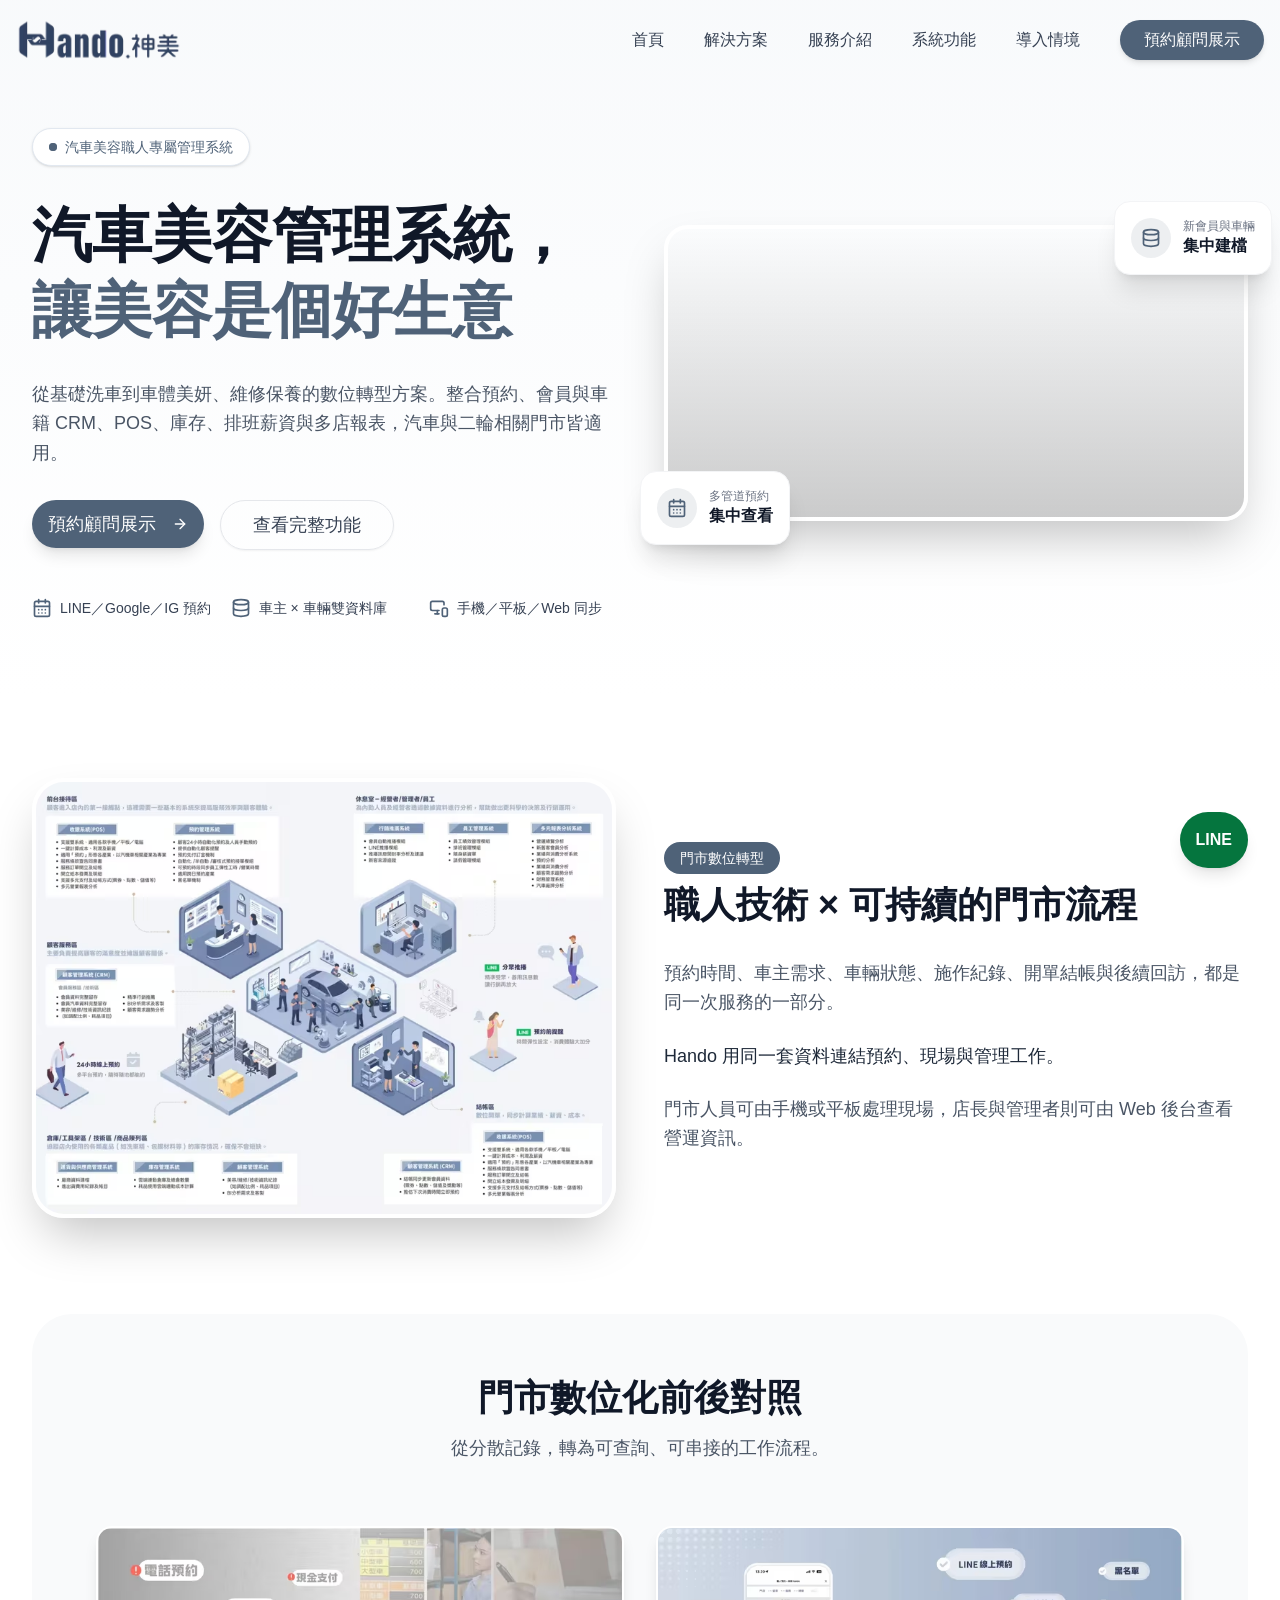
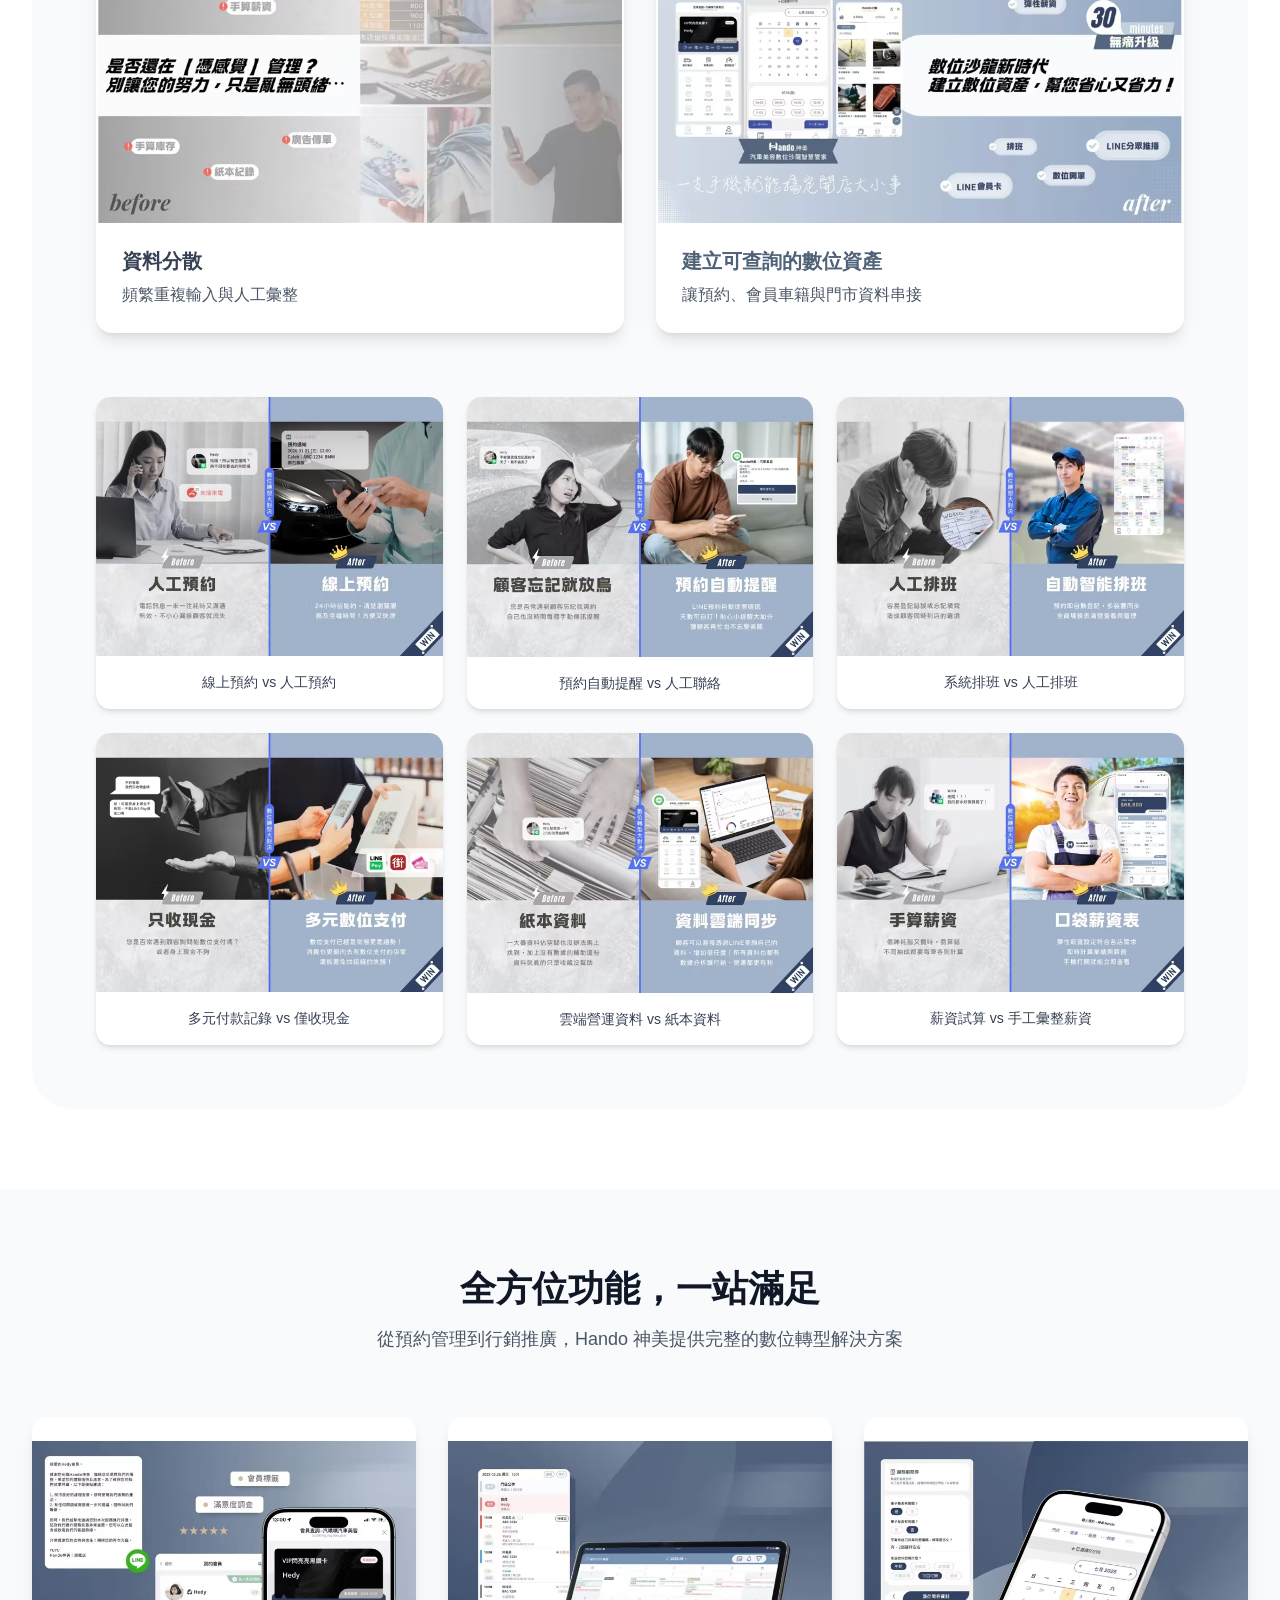
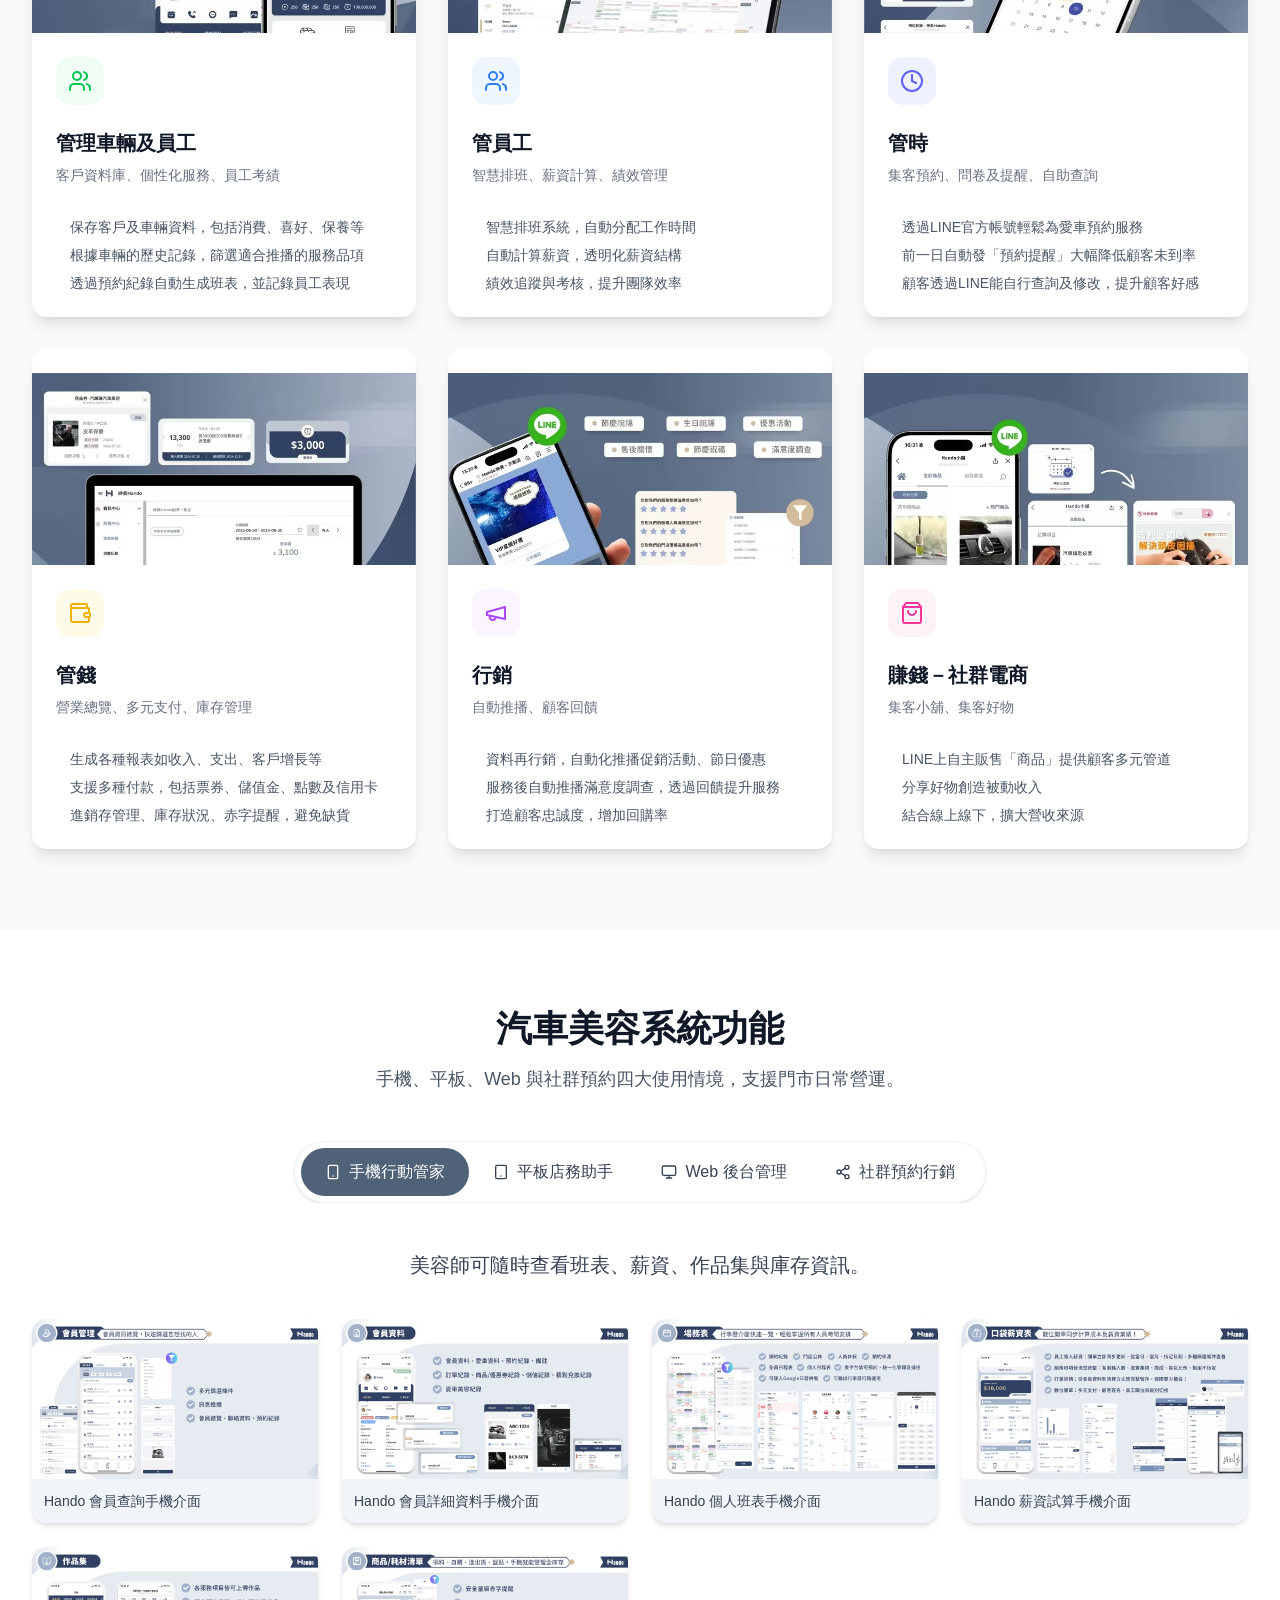
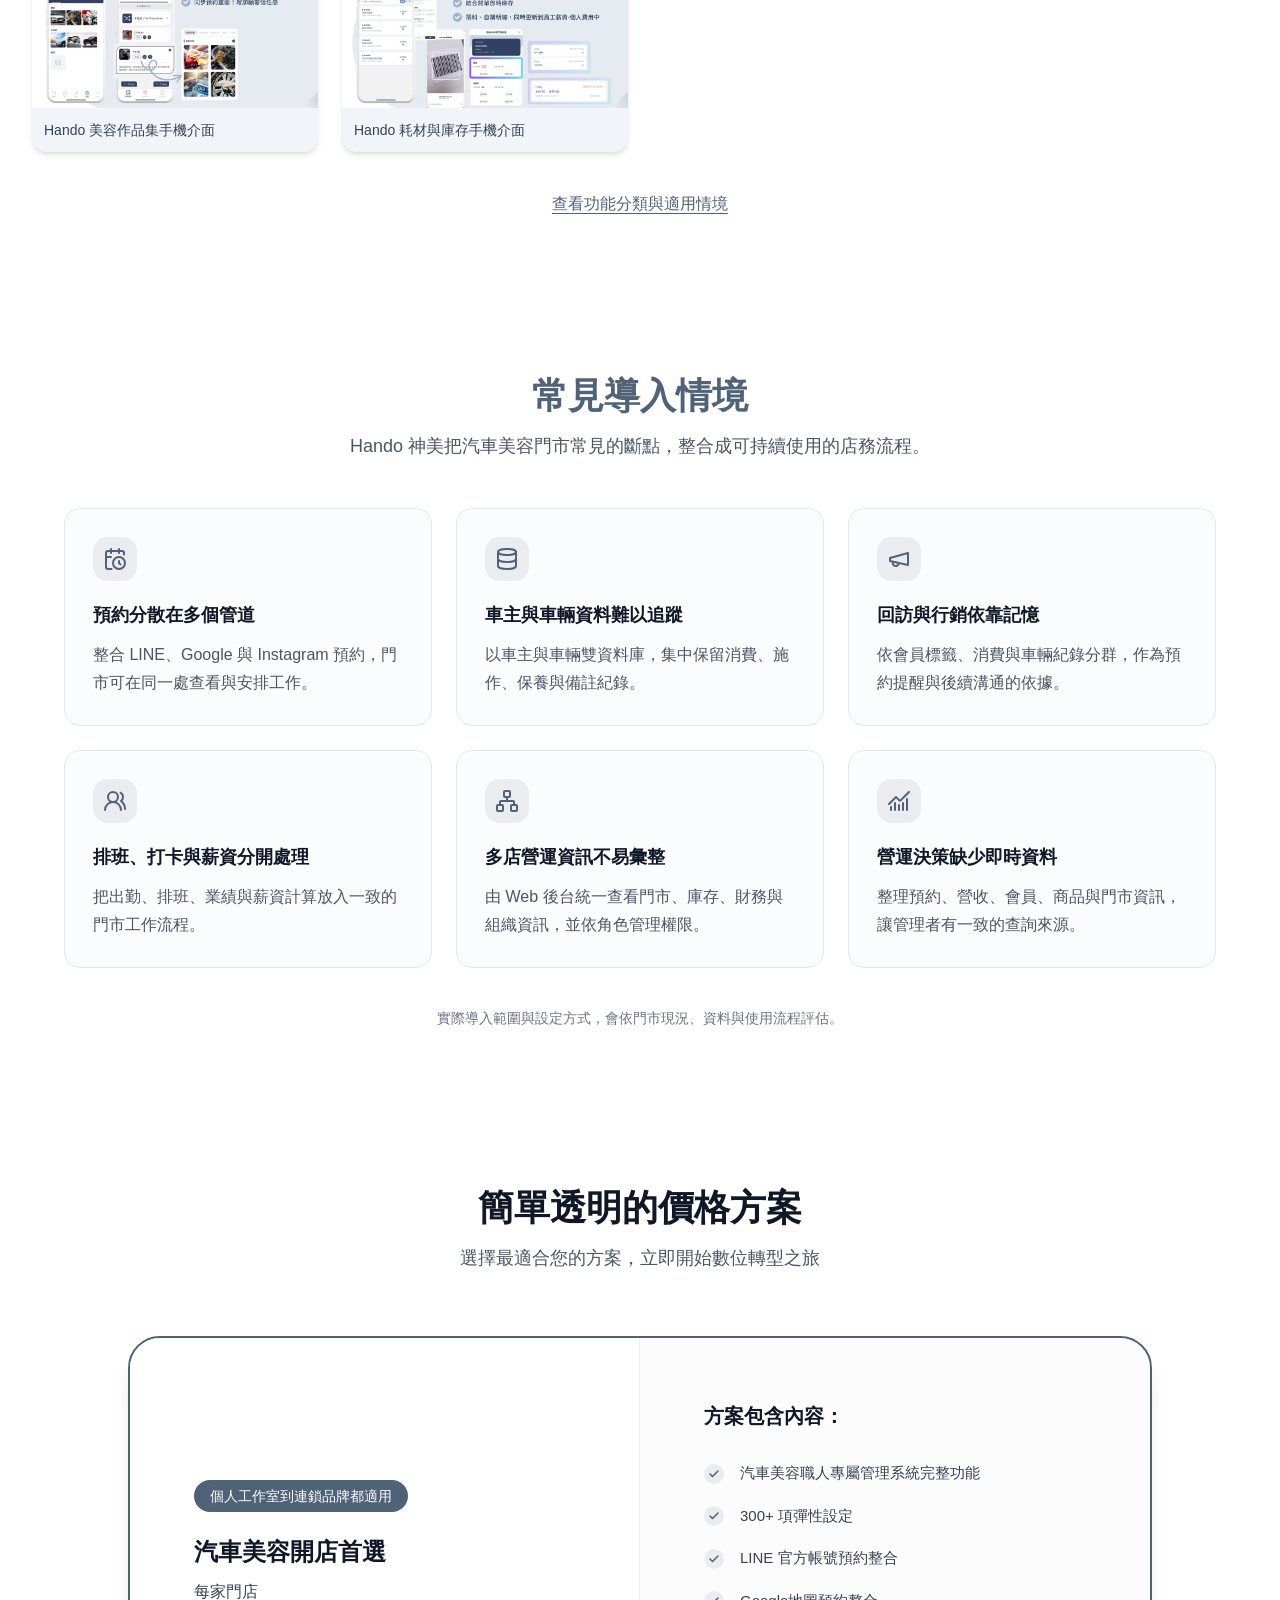
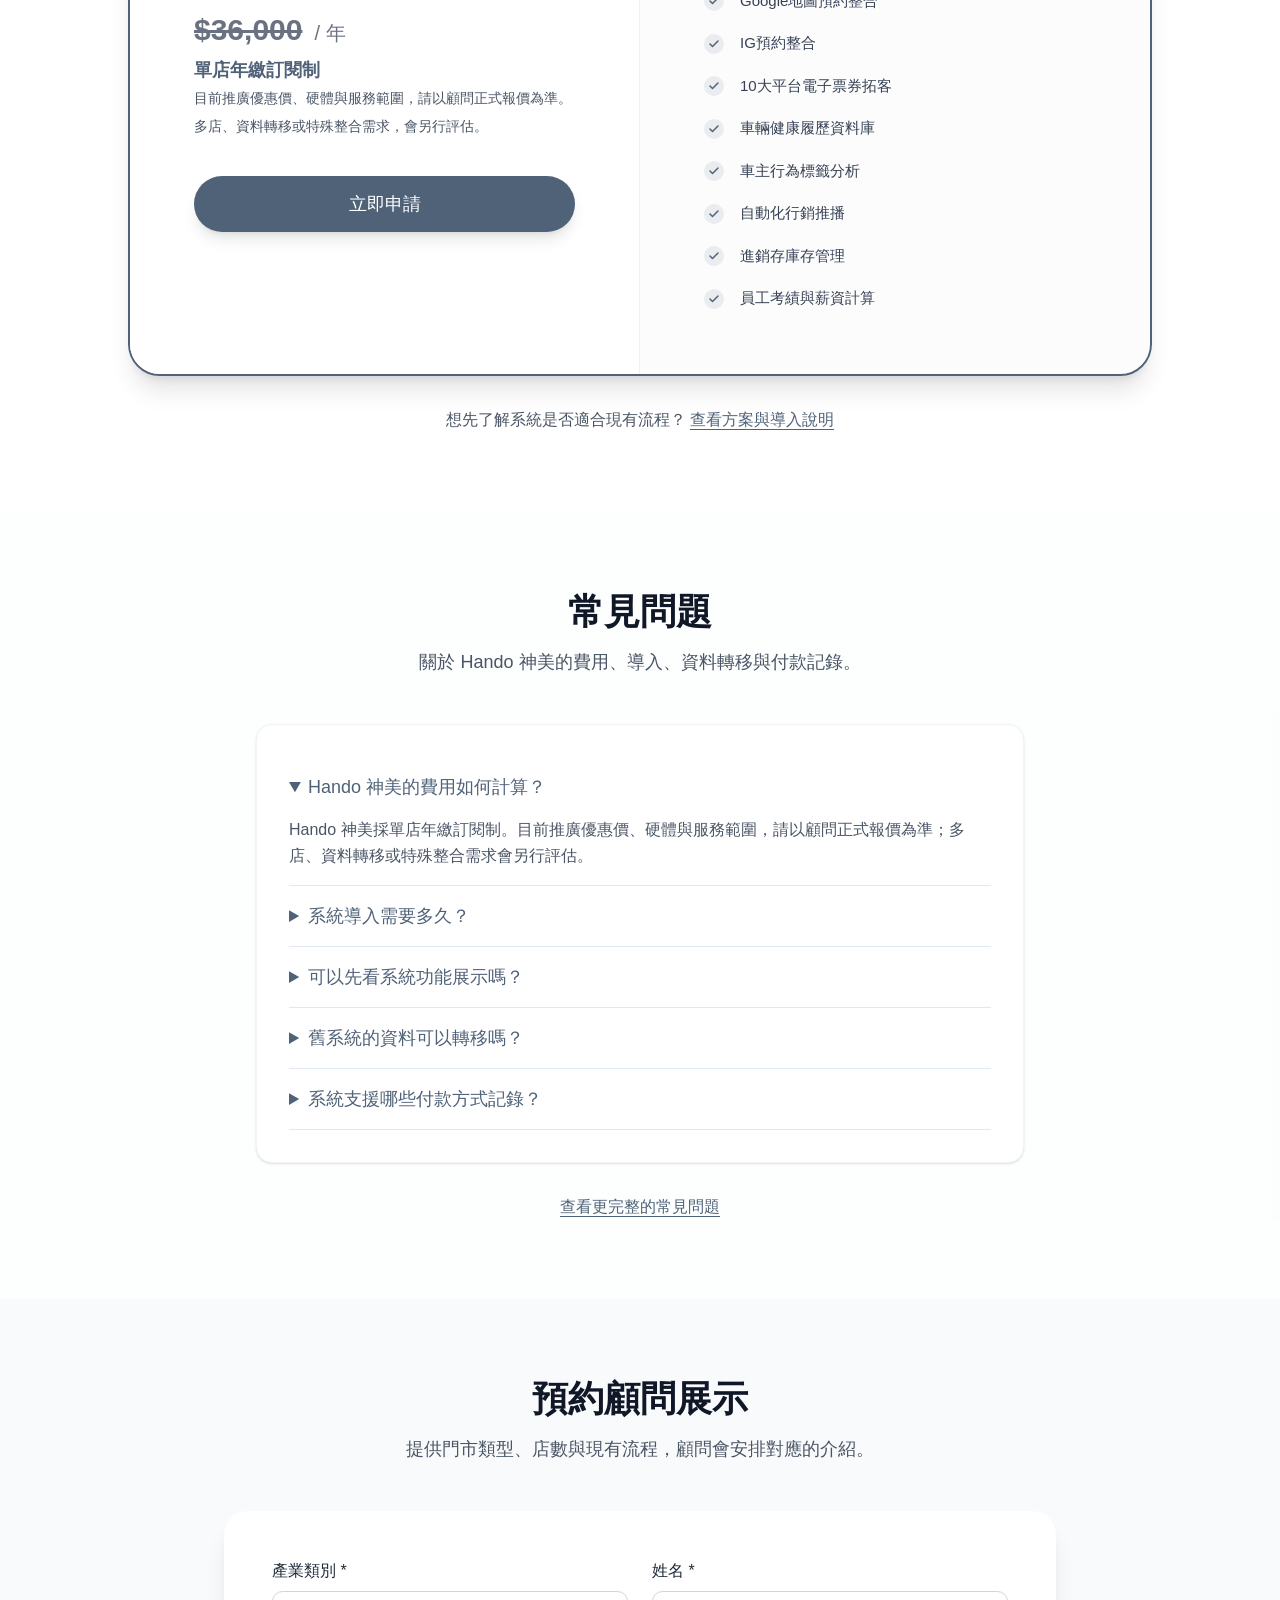
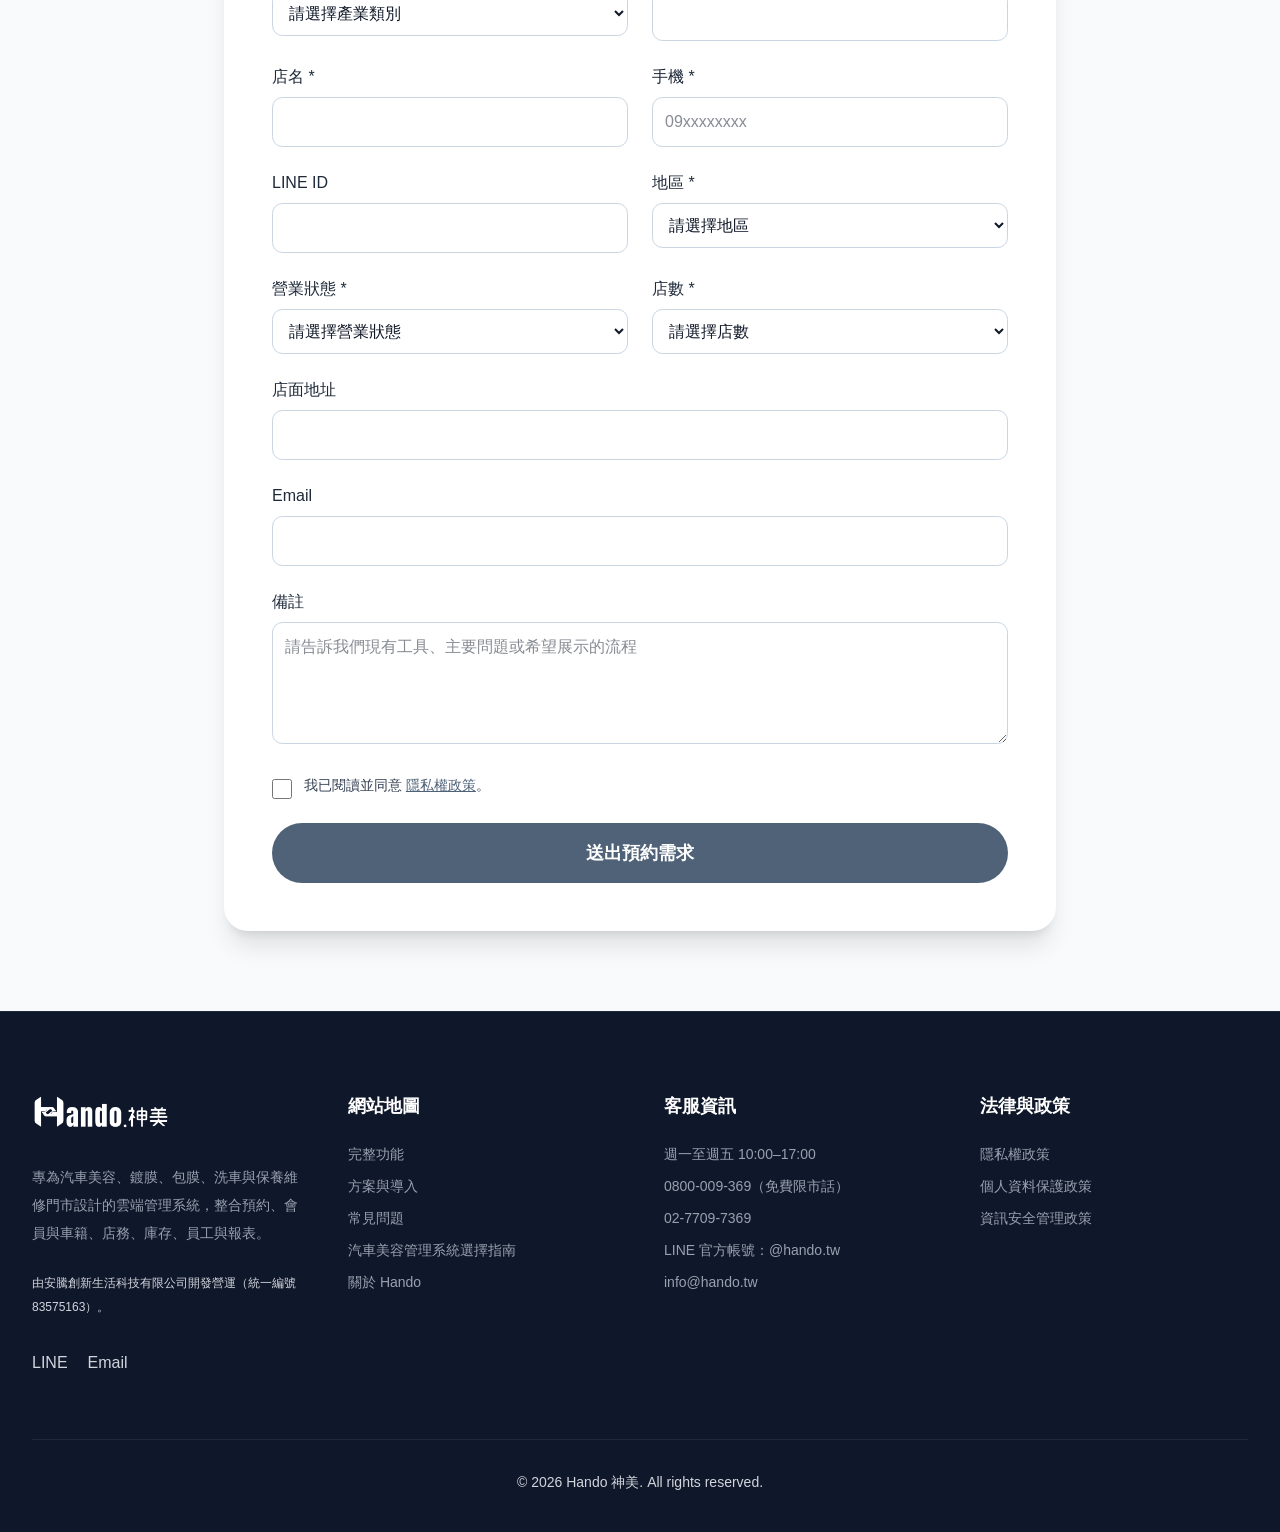
==== commit 15457150: "fix: publish Taiwan consultation copy" ====
--- a/index.html
+++ b/index.html
@@ -22,7 +22,7 @@
     <meta property="og:locale" content="zh_TW" />
     <meta property="og:site_name" content="Hando 神美" />
     <meta property="og:title" content="汽車美容管理系統｜Hando 神美" />
-    <meta property="og:description" content="整合多渠道預約、車主與車輛 CRM、POS、庫存、排班薪資與多店報表的汽車美容門市系統。" />
+    <meta property="og:description" content="整合多管道預約、車主與車輛 CRM、POS、庫存、排班薪資與多店報表的汽車美容門市系統。" />
     <meta property="og:url" content="https://hando.tw/" />
     <meta property="og:image" content="https://hando.tw/og-image.webp" />
     <meta property="og:image:alt" content="Hando 神美汽車美容管理系統" />
@@ -30,7 +30,7 @@
     <meta property="og:image:height" content="630" />
     <meta name="twitter:card" content="summary_large_image" />
     <meta name="twitter:title" content="汽車美容管理系統｜Hando 神美" />
-    <meta name="twitter:description" content="多渠道預約、車主車輛 CRM、POS、庫存與多店報表整合。" />
+    <meta name="twitter:description" content="多管道預約、車主車輛 CRM、POS、庫存與多店報表整合。" />
     <meta name="twitter:image" content="https://hando.tw/og-image.webp" />
 
     <script type="application/ld+json">
@@ -129,10 +129,10 @@
               },
               {
                 "@type": "Question",
-                "name": "可以先看系統演示嗎？",
+                "name": "可以先看系統功能展示嗎？",
                 "acceptedAnswer": {
                   "@type": "Answer",
-                  "text": "可以。透過官網表單或 LINE 官方帳號聯絡 Hando，顧問會依門市類型安排系統介紹。"
+                  "text": "可以。透過官網表單或 LINE 官方帳號聯絡 Hando，顧問會依門市類型安排功能展示。"
                 }
               }
             ]
@@ -140,7 +140,7 @@
         ]
       }
     </script>
-    <script type="module" crossorigin src="/assets/main-EwV9Oq9v.js"></script>
+    <script type="module" crossorigin src="/assets/main-CSu-yMab.js"></script>
     <link rel="stylesheet" crossorigin href="/assets/main-CXEVB3nE.css">
   </head>
 
@@ -161,12 +161,12 @@
           <p>汽車美容職人專屬管理系統</p>
           <h1 class="text-4xl font-bold my-4">汽車美容管理系統，讓美容是個好生意</h1>
           <p>Hando 神美整合 LINE、Google 與 Instagram 預約、車主與車輛 CRM、POS、庫存、排班薪資與多店報表。</p>
-          <p class="mt-6"><a href="#contact">預約系統演示</a></p>
+          <p class="mt-6"><a href="#contact">預約顧問展示</a></p>
         </section>
         <section class="py-12">
           <h2 class="text-2xl font-bold">一套系統連結預約、會員車籍與門市營運</h2>
           <ul class="mt-4 list-disc pl-6">
-            <li>多渠道預約集中管理</li>
+            <li>多管道預約集中管理</li>
             <li>車主會員與車輛履歷雙資料庫</li>
             <li>POS、庫存、員工與營運報表</li>
           </ul>
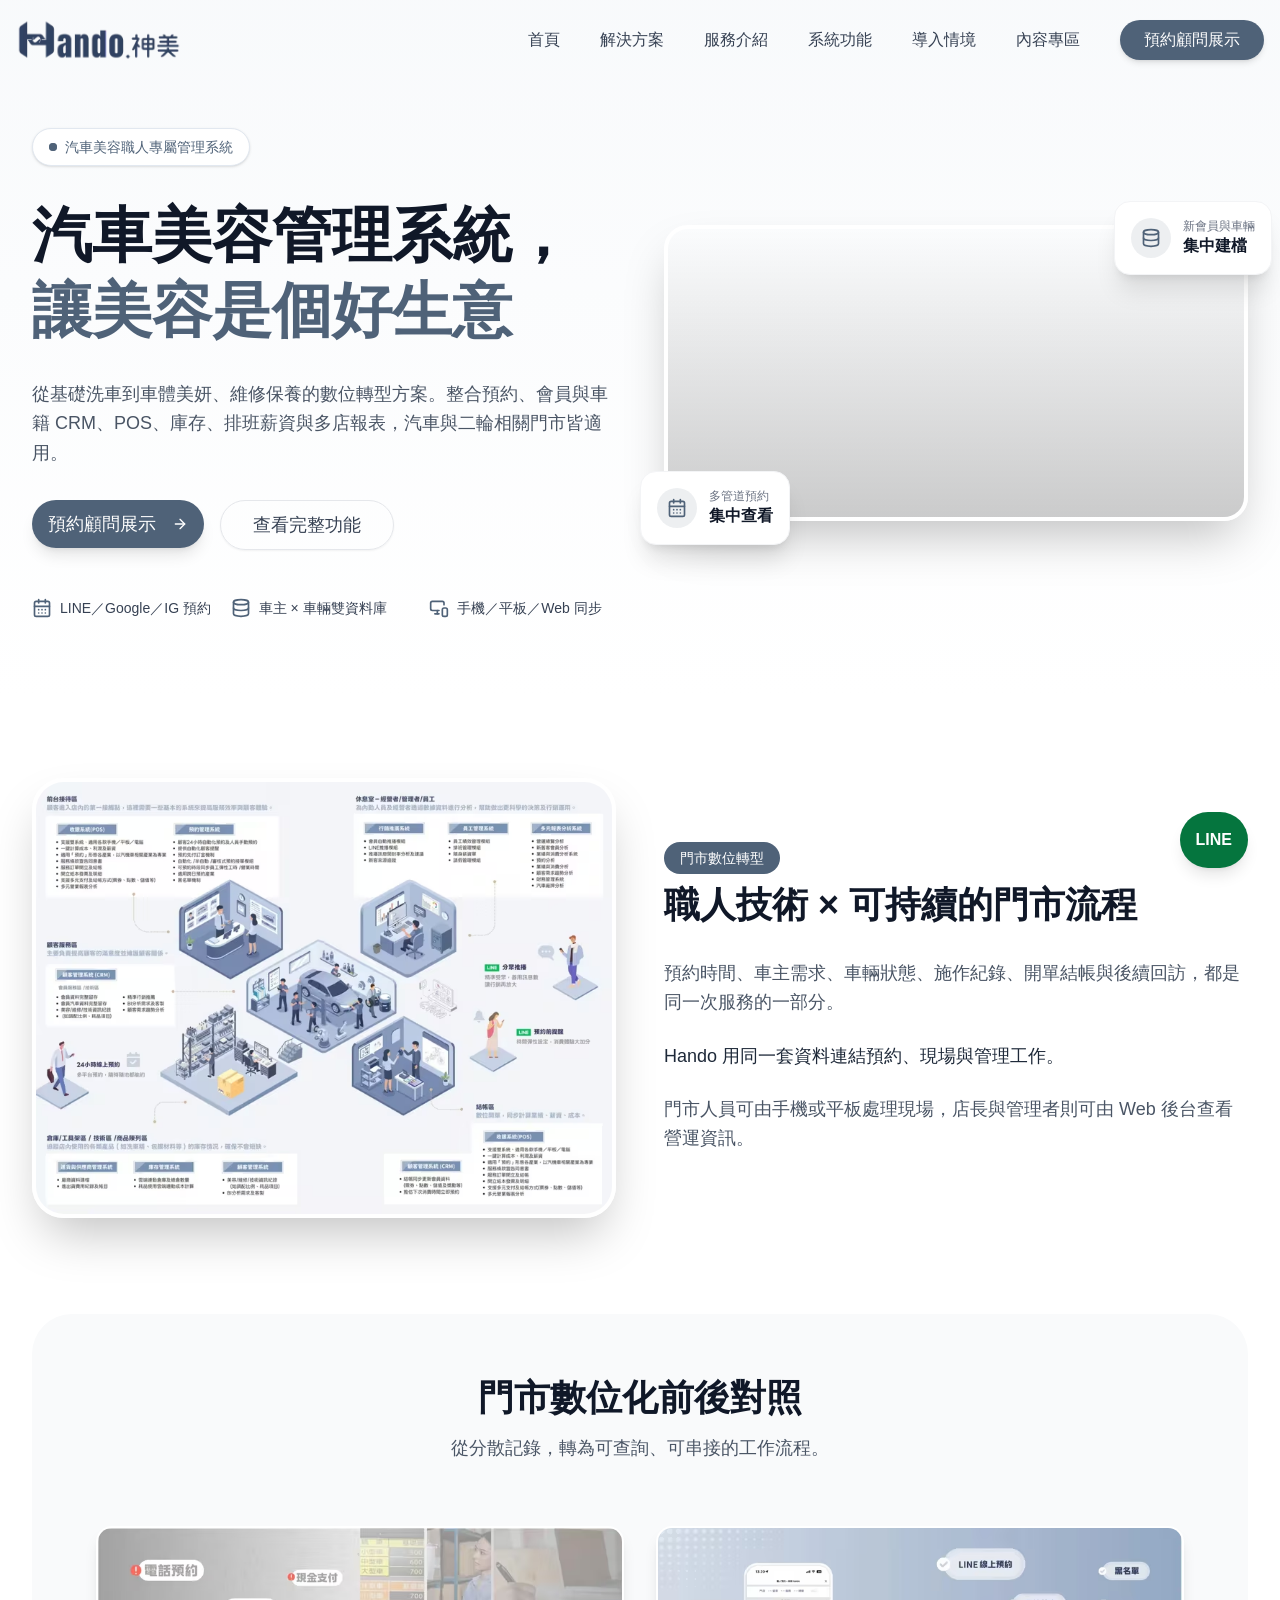
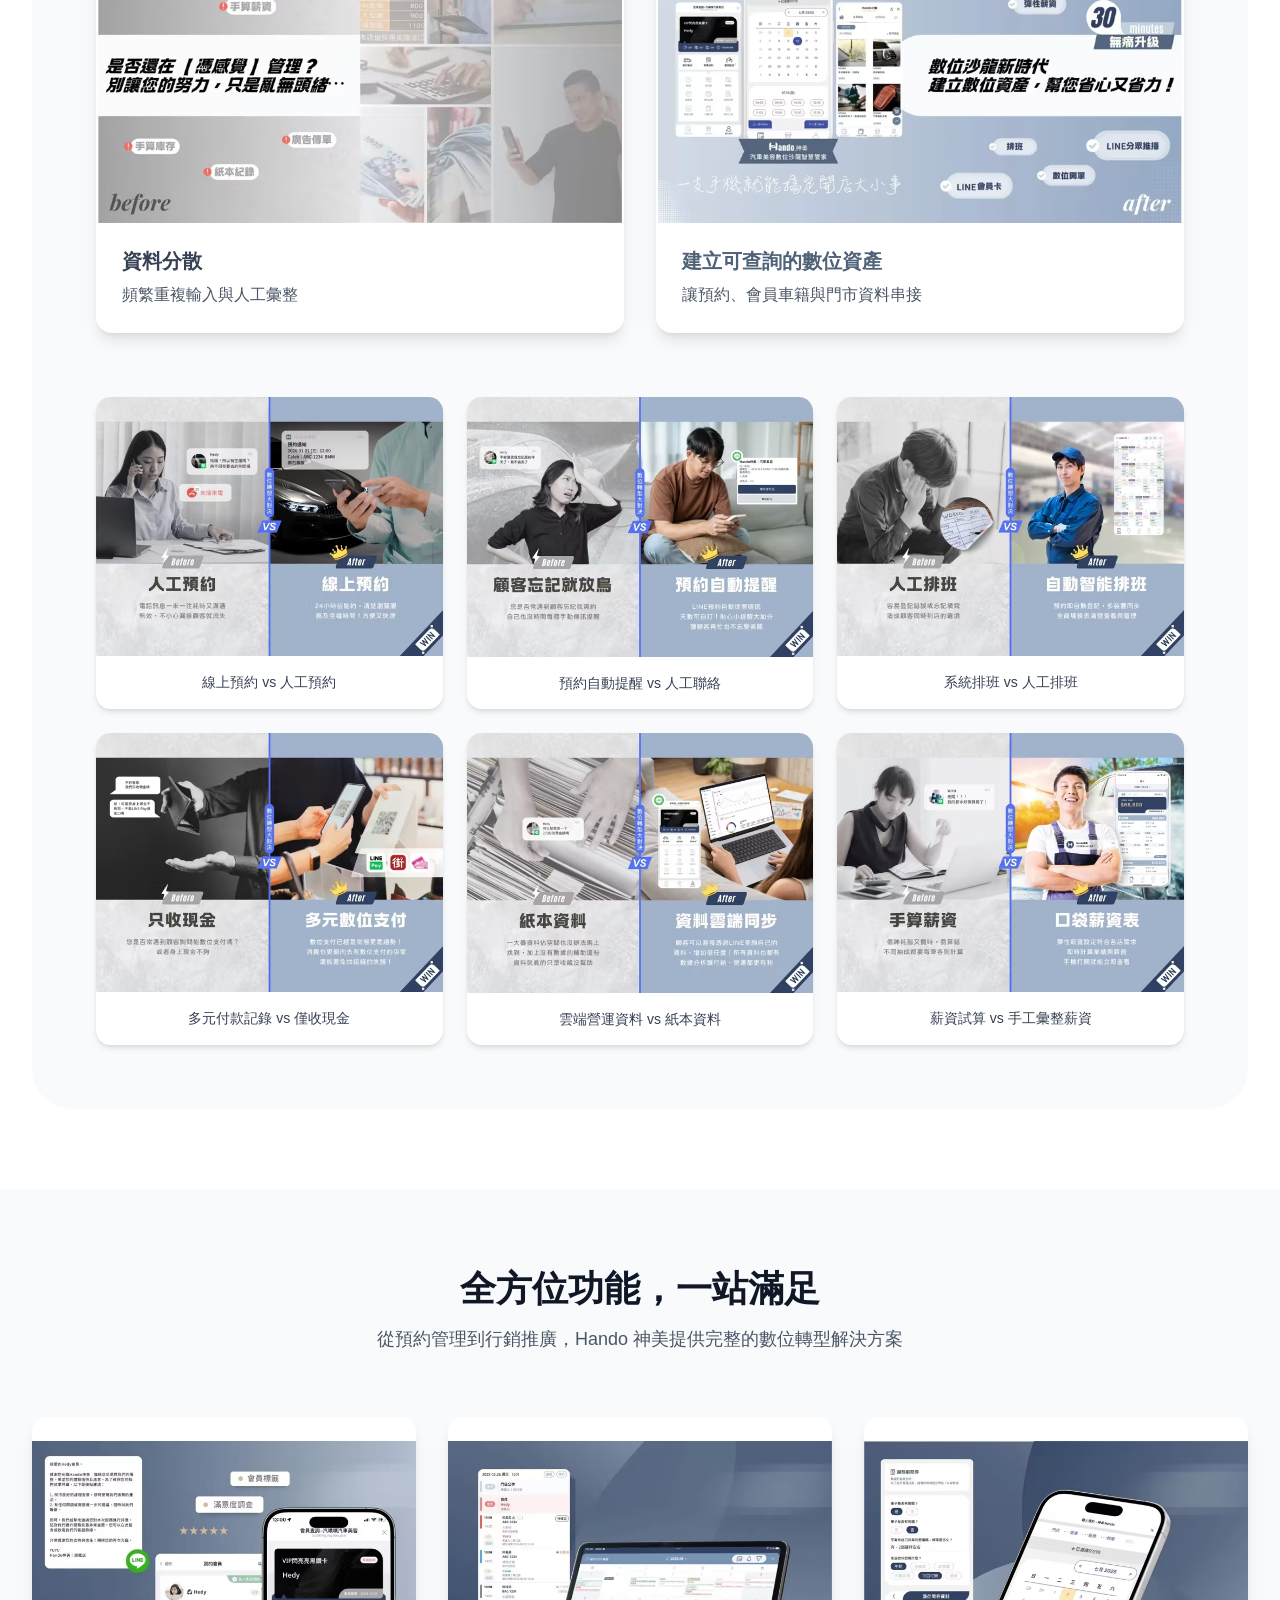
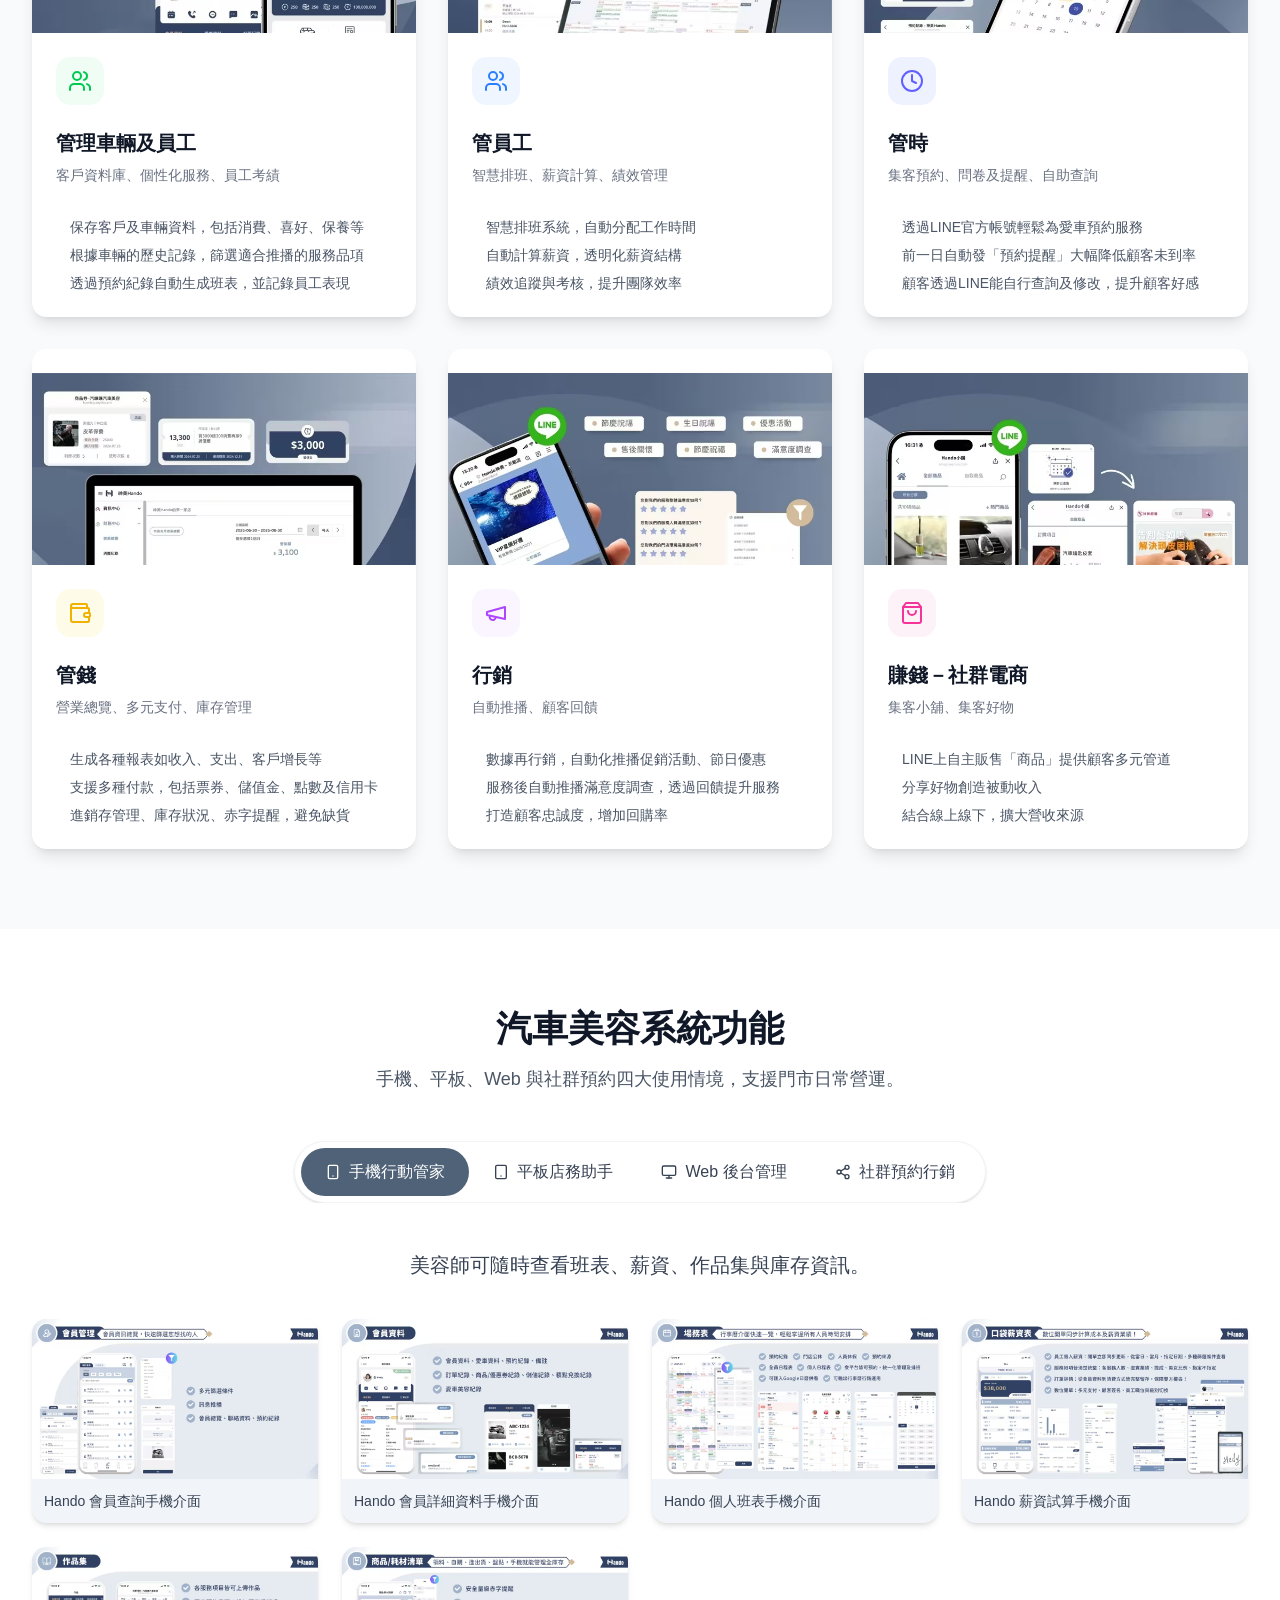
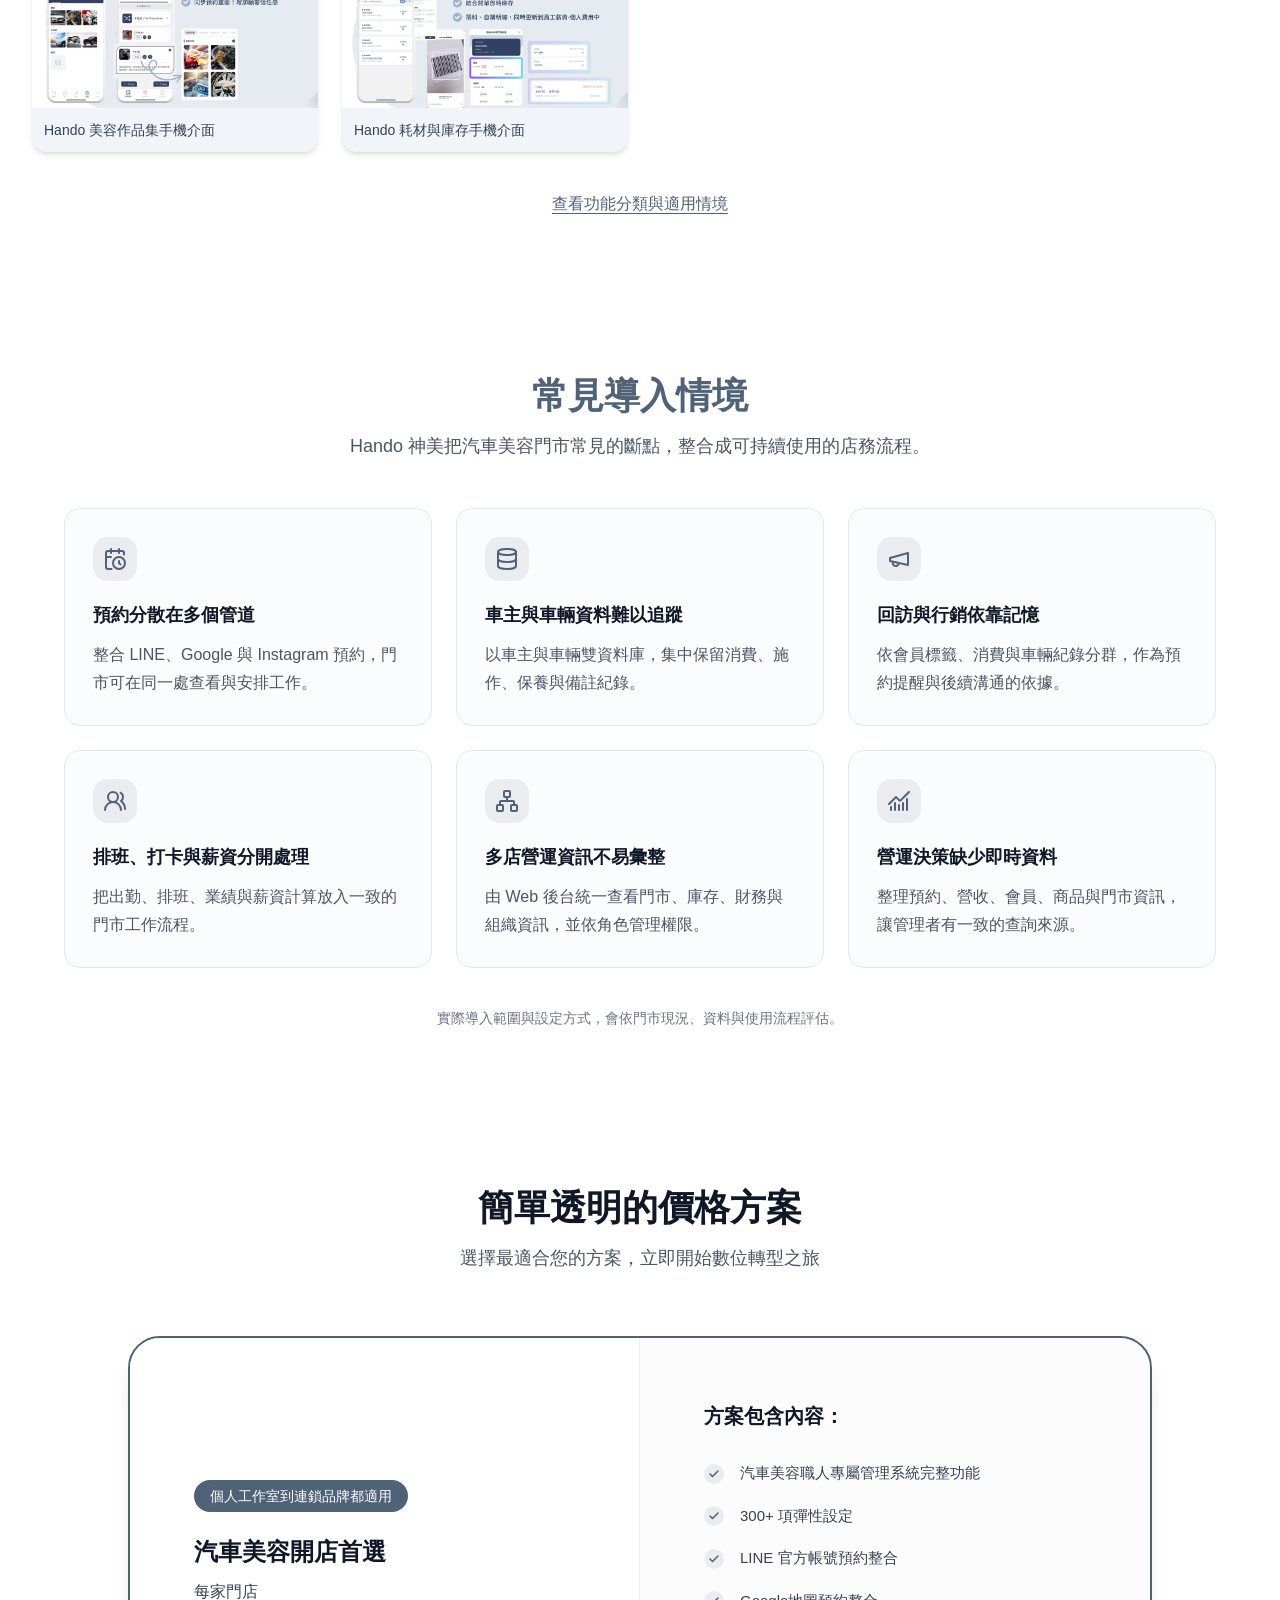
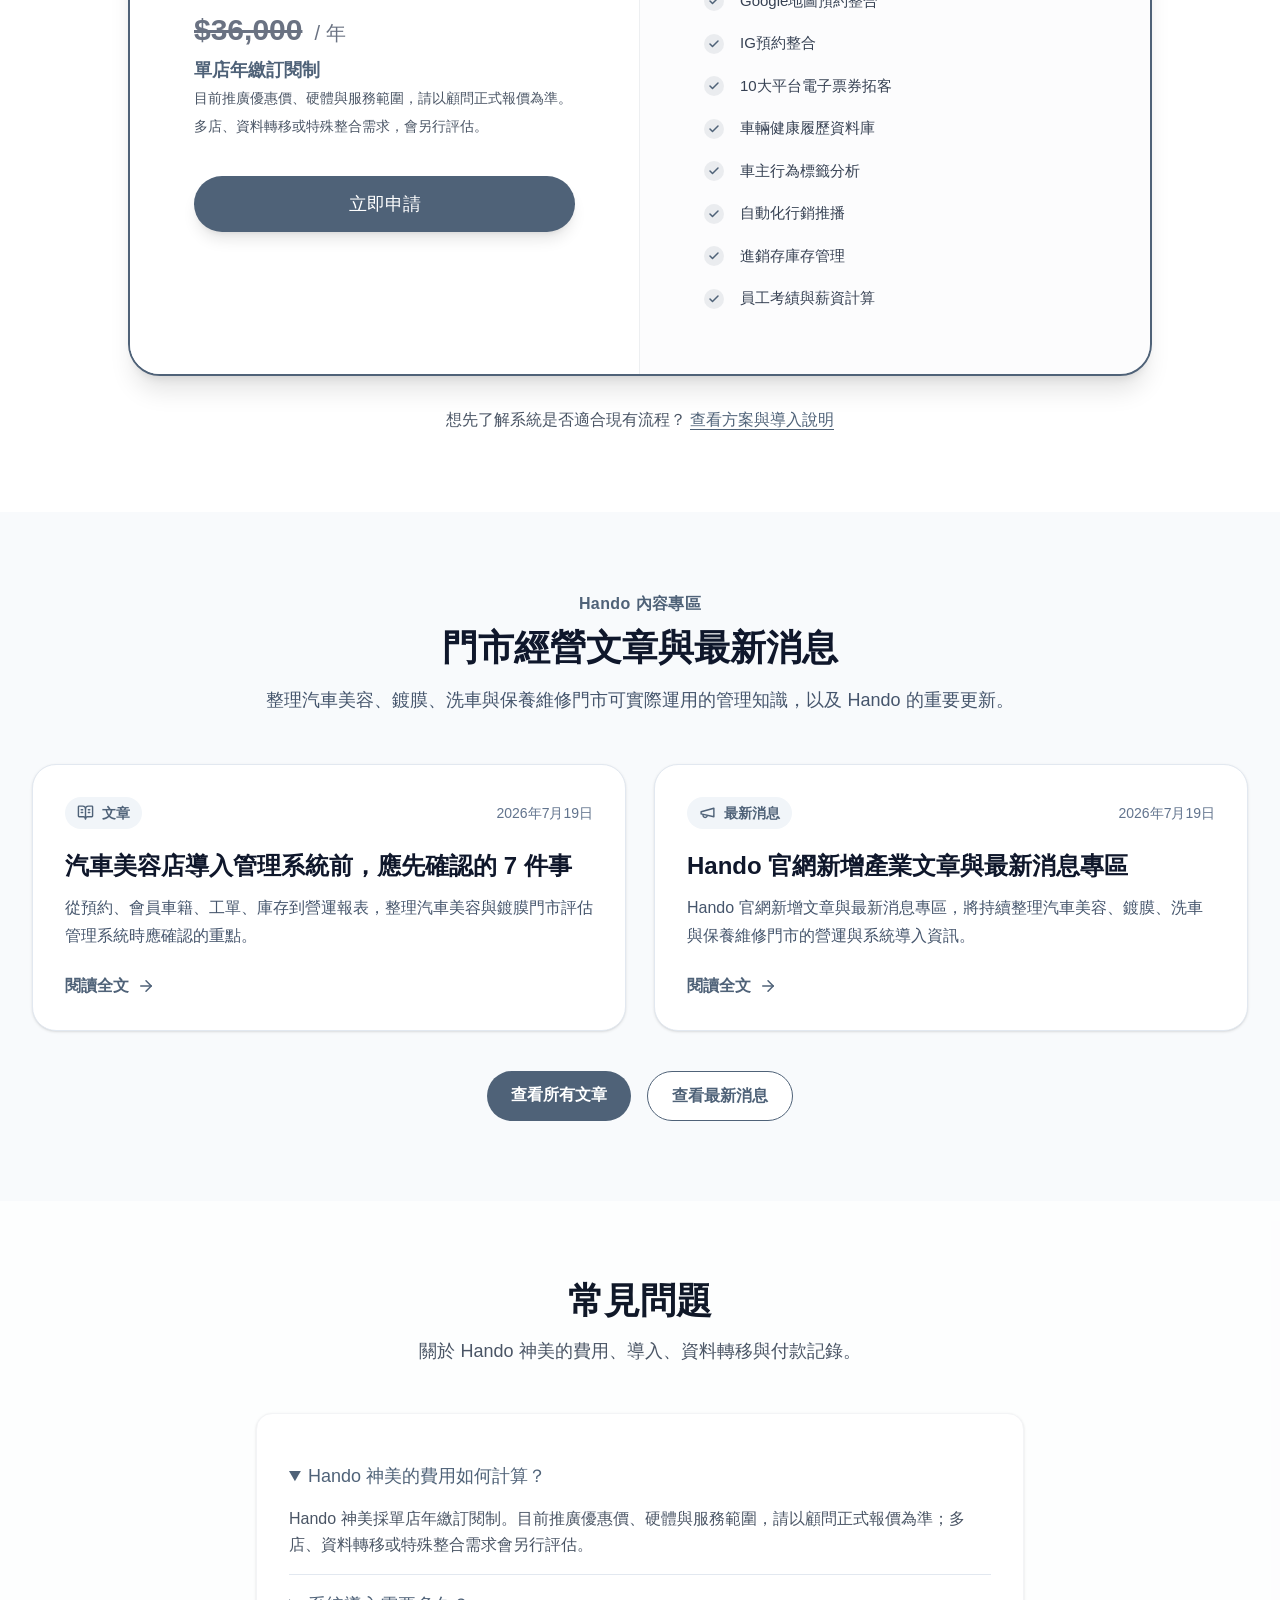
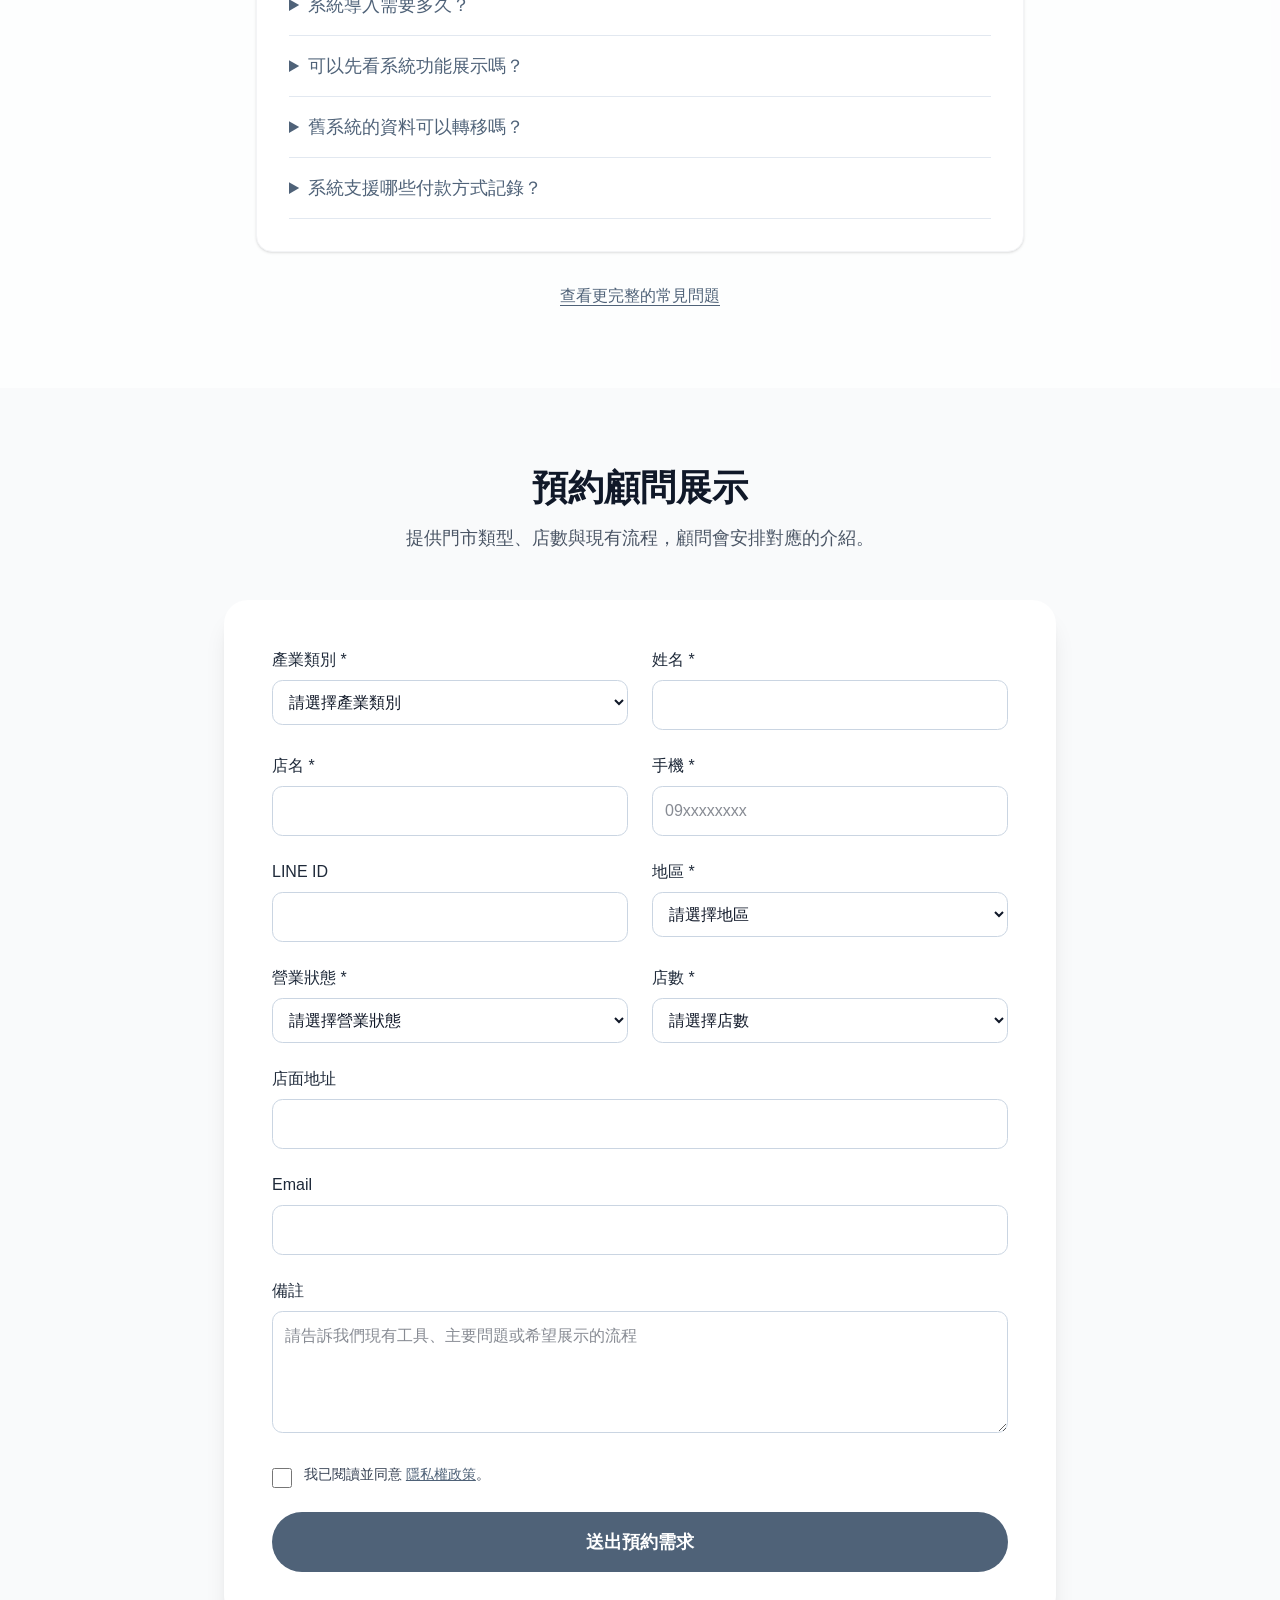
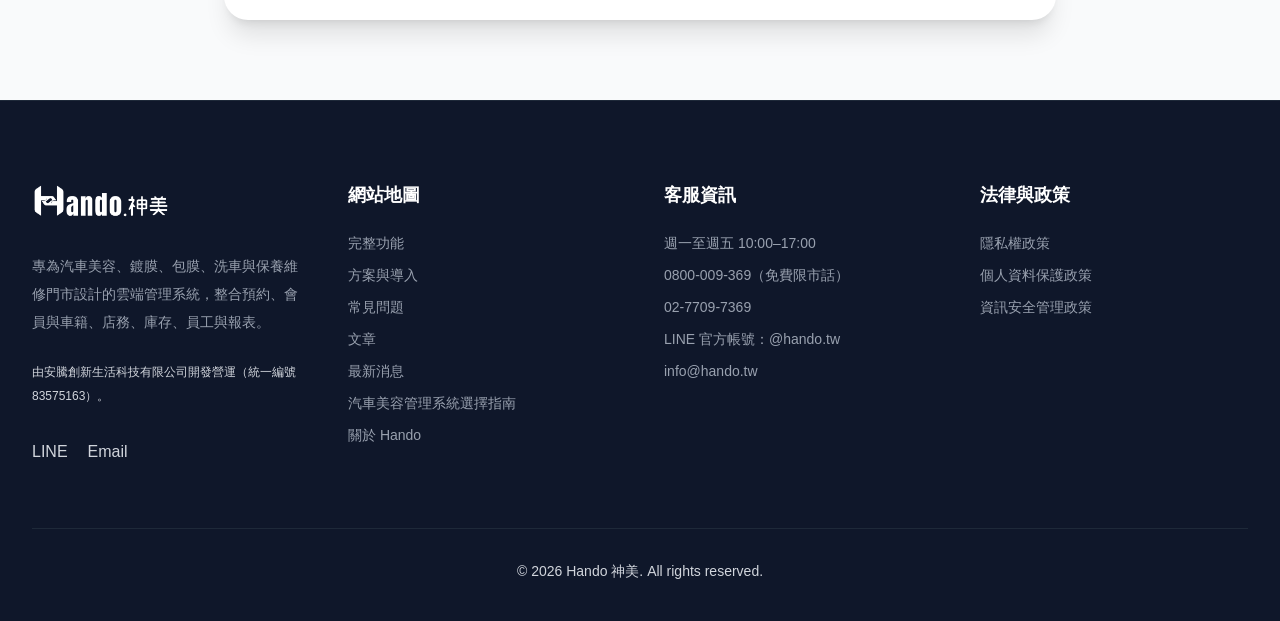
==== commit 841e8819: "feat: publish Hando articles and news" ====
--- a/index.html
+++ b/index.html
@@ -140,8 +140,8 @@
         ]
       }
     </script>
-    <script type="module" crossorigin src="/assets/main-CSu-yMab.js"></script>
-    <link rel="stylesheet" crossorigin href="/assets/main-CXEVB3nE.css">
+    <script type="module" crossorigin src="/assets/main-4mNVM4lc.js"></script>
+    <link rel="stylesheet" crossorigin href="/assets/main-B1IZ_jJh.css">
   </head>
 
   <body>
@@ -152,6 +152,8 @@
           <div class="flex gap-4">
             <a href="/features/">完整功能</a>
             <a href="/pricing/">方案</a>
+            <a href="/articles/">文章</a>
+            <a href="/news/">最新消息</a>
             <a href="/faq/">常見問題</a>
           </div>
         </nav>
@@ -171,6 +173,15 @@
             <li>POS、庫存、員工與營運報表</li>
           </ul>
           <p class="mt-6"><a href="/guides/auto-detailing-management-system/">閱讀汽車美容管理系統選擇指南</a></p>
+        </section>
+        <section id="content" class="py-12">
+          <h2 class="text-2xl font-bold">門市經營文章與最新消息</h2>
+          <p class="mt-4">整理汽車美容、鍍膜、洗車與保養維修門市可實際運用的管理知識，以及 Hando 的重要更新。</p>
+          <ul class="mt-4 list-disc pl-6">
+            <li><a href="/articles/auto-detailing-system-checklist/">汽車美容店導入管理系統前，應先確認的 7 件事</a></li>
+            <li><a href="/news/hando-content-center-launch/">Hando 官網新增產業文章與最新消息專區</a></li>
+          </ul>
+          <p class="mt-6"><a href="/articles/">查看所有文章</a>｜<a href="/news/">查看最新消息</a></p>
         </section>
         <section id="contact" class="py-12">
           <h2 class="text-2xl font-bold">聯絡 Hando 神美</h2>
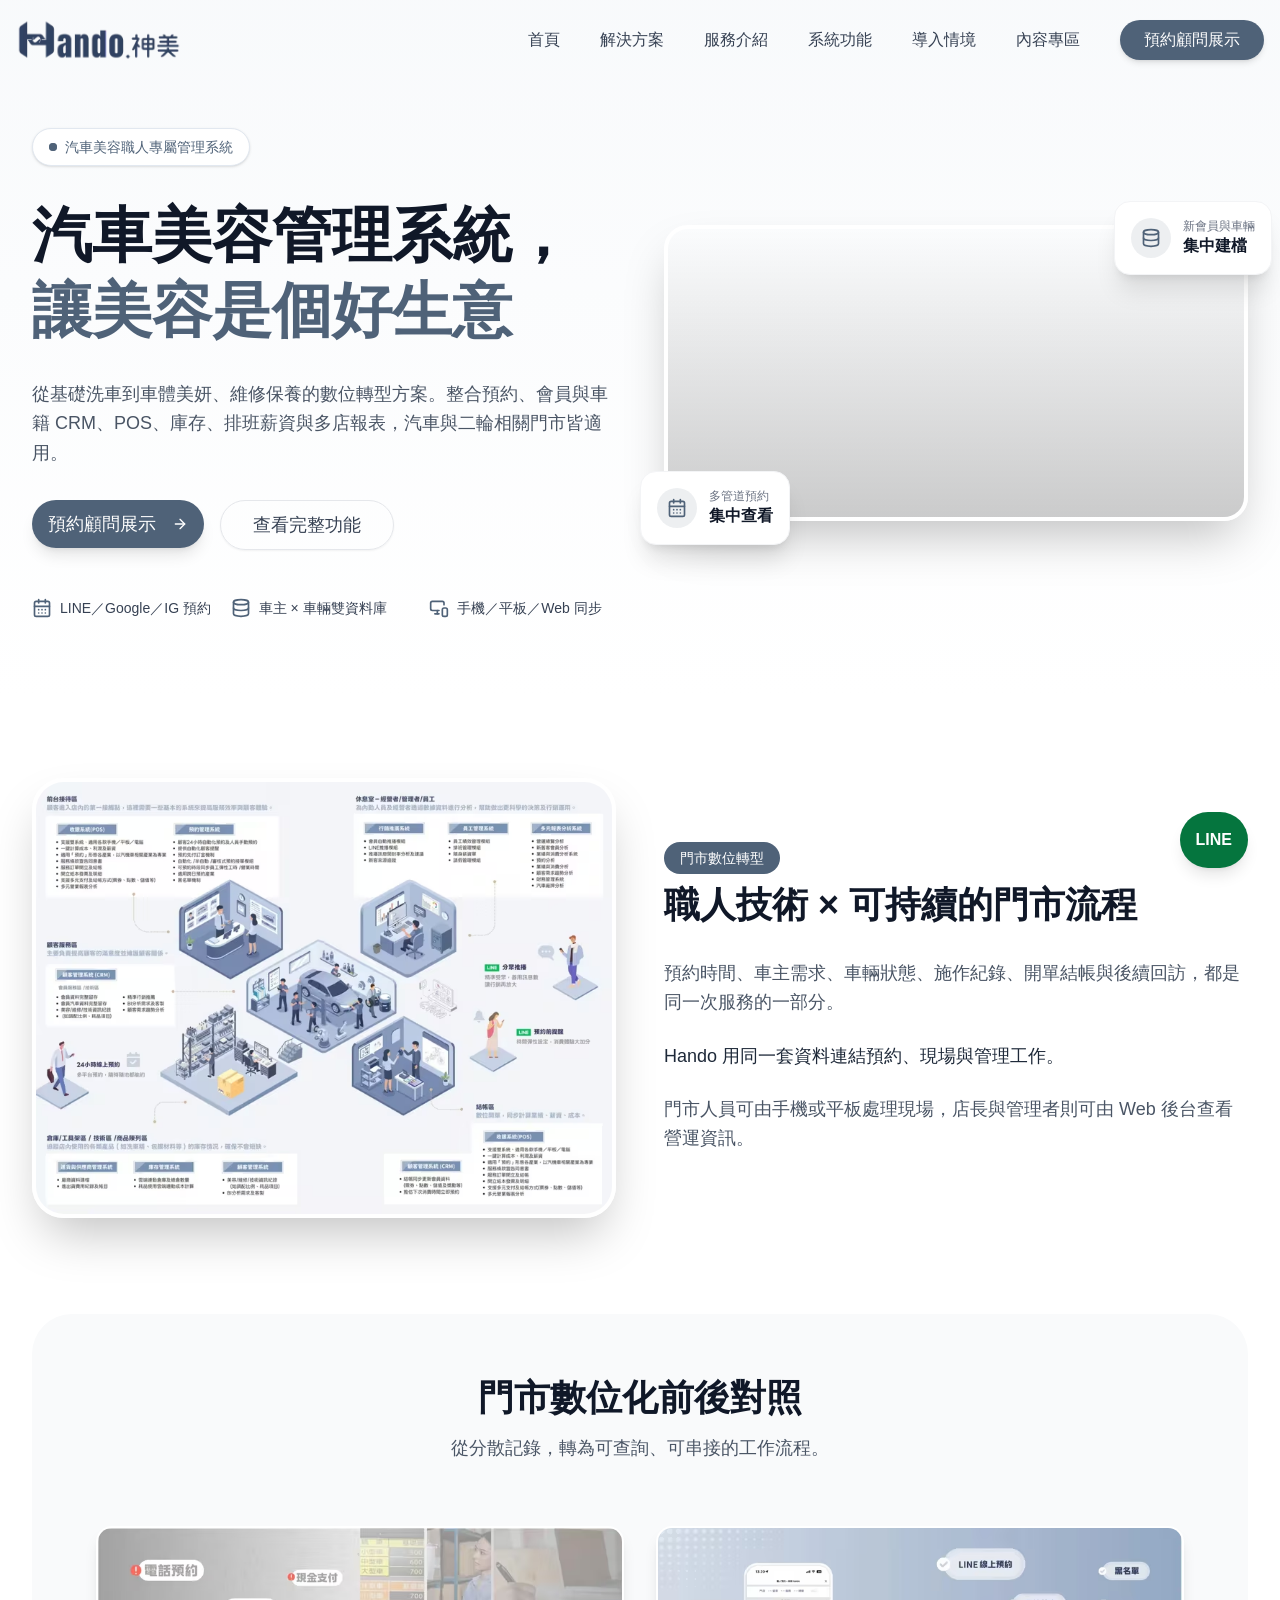
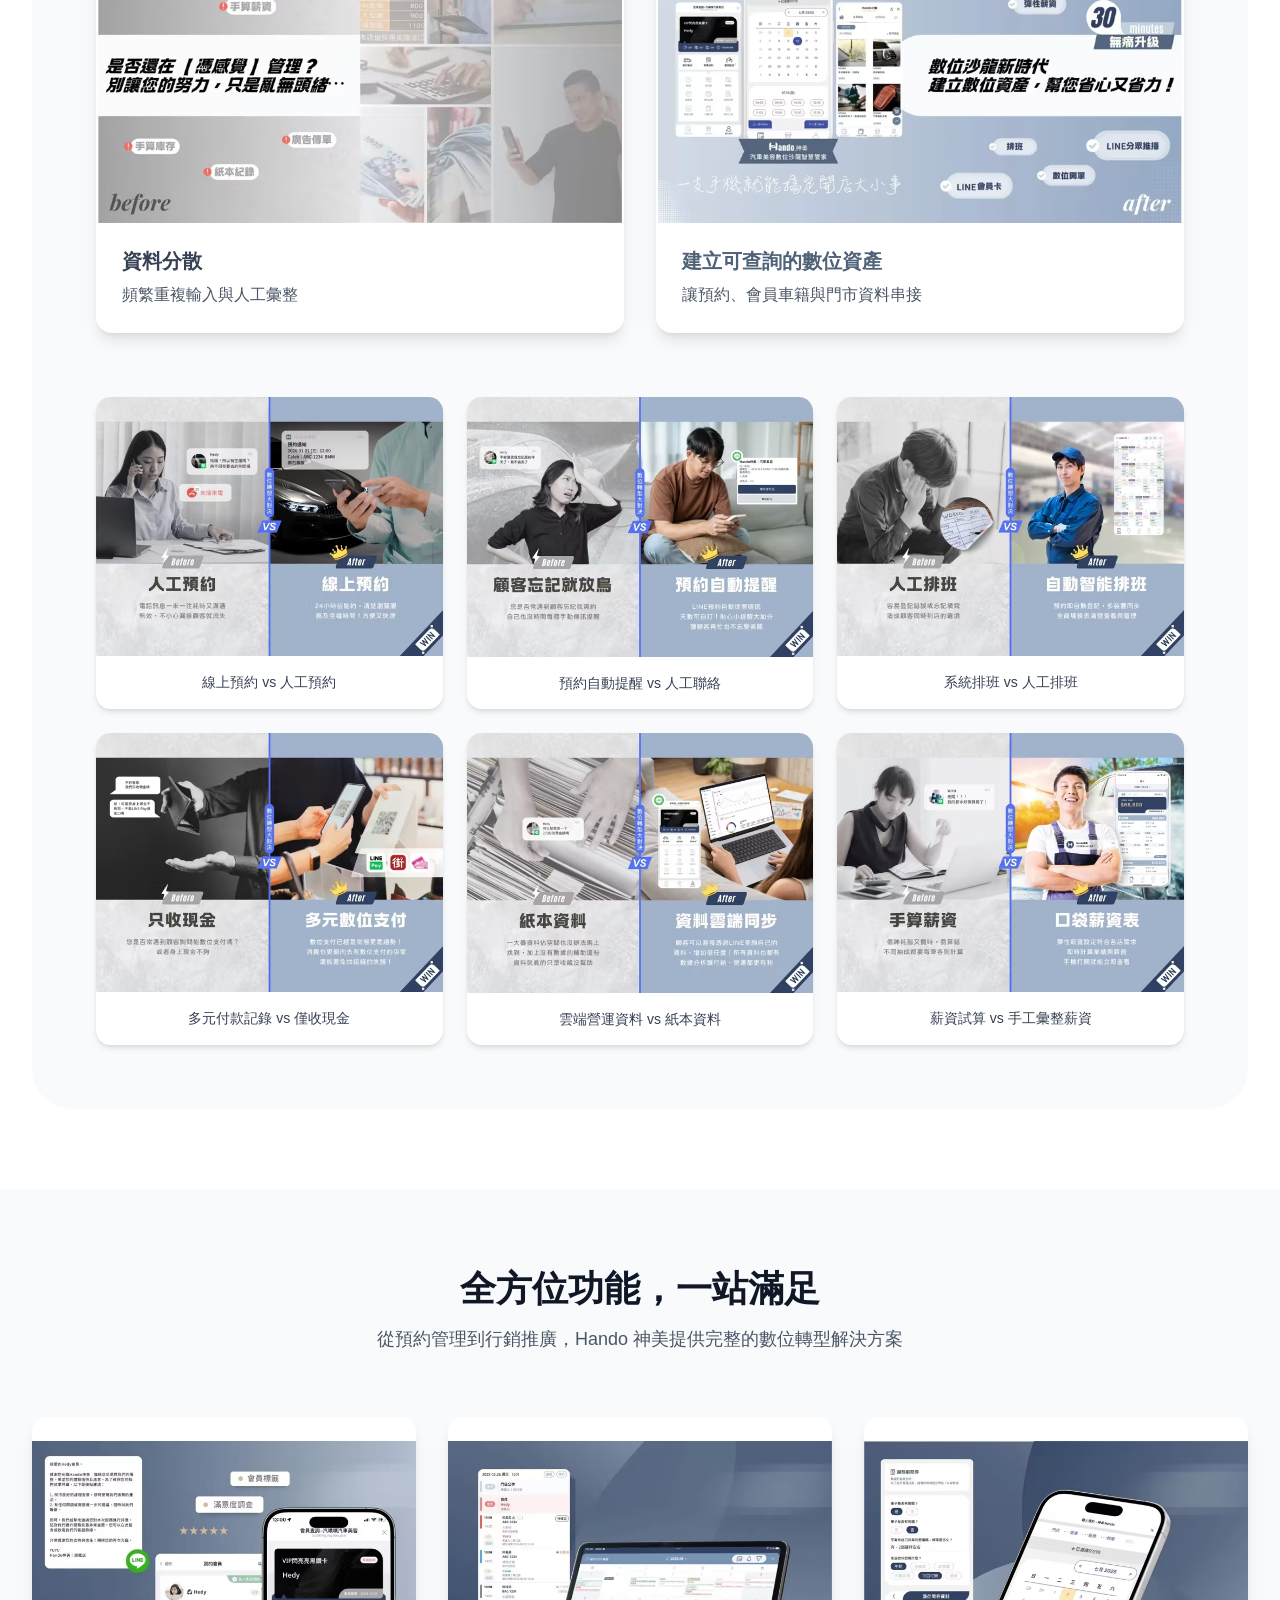
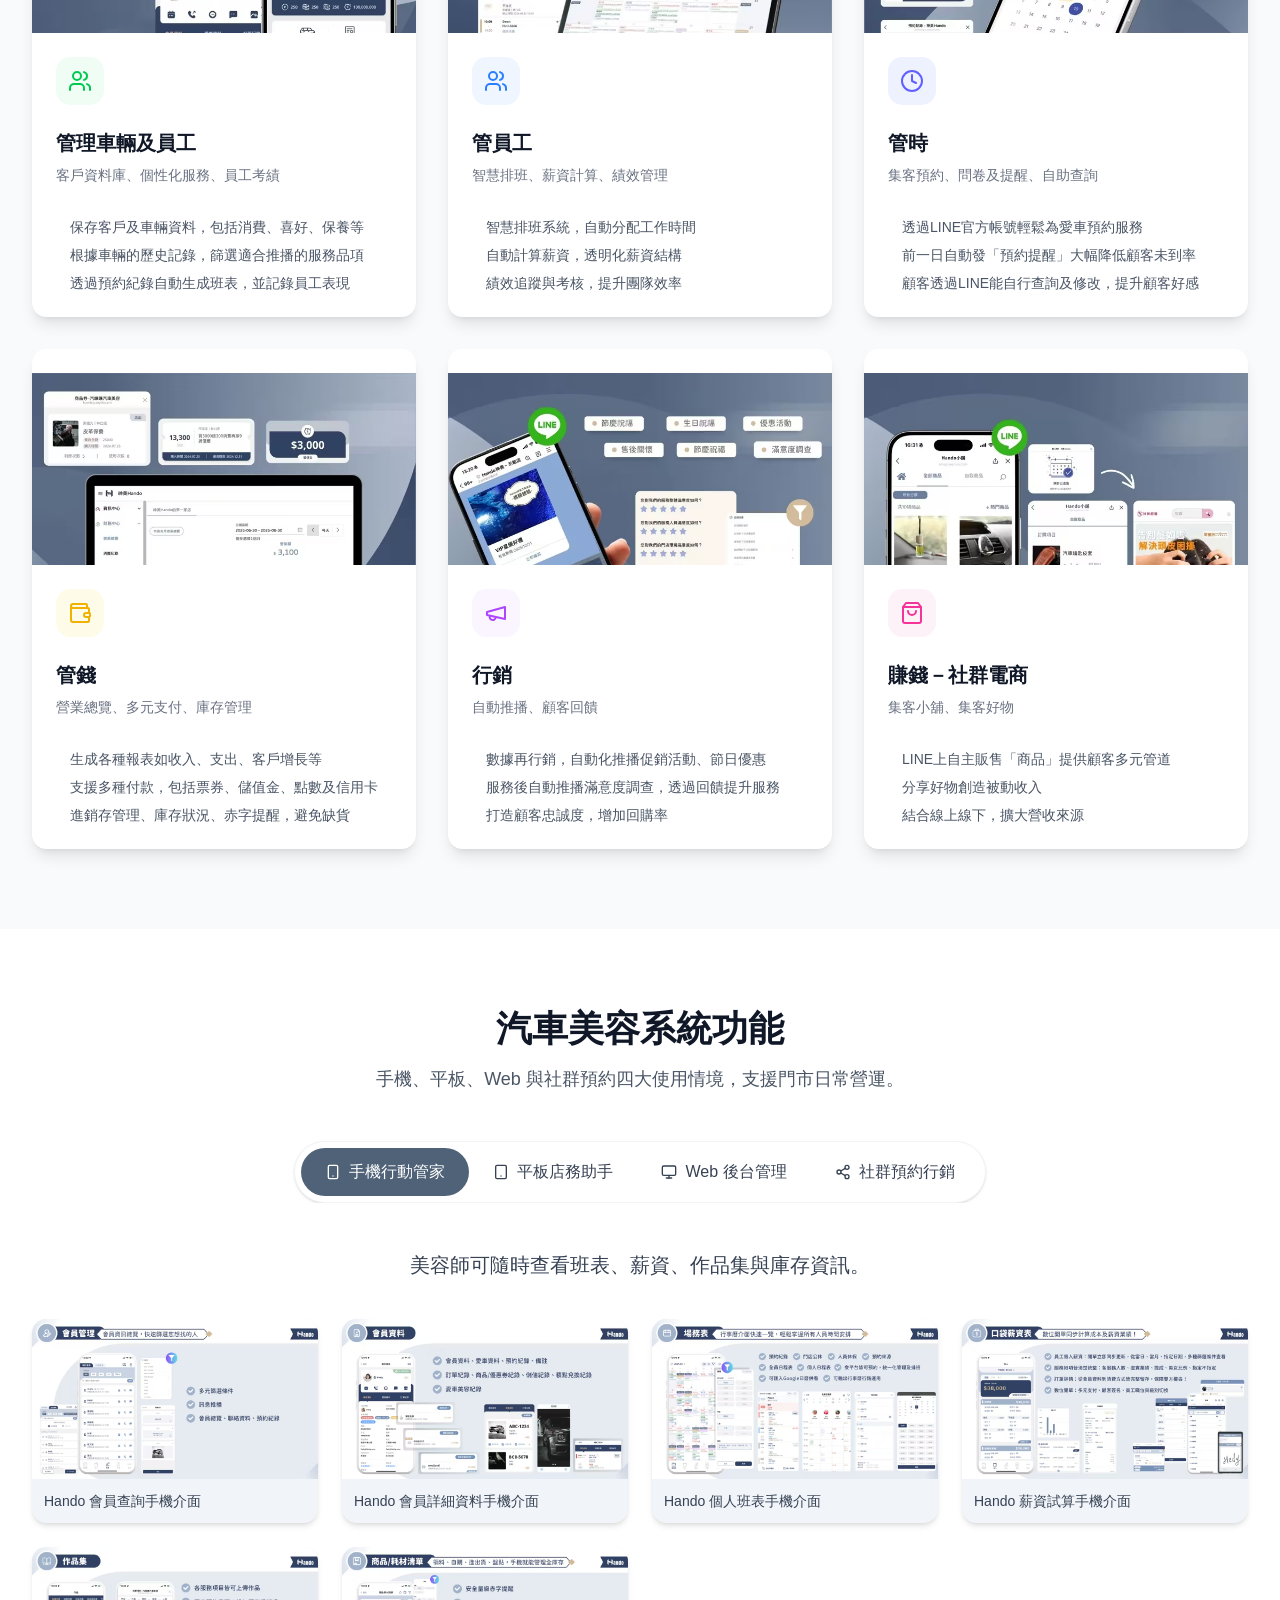
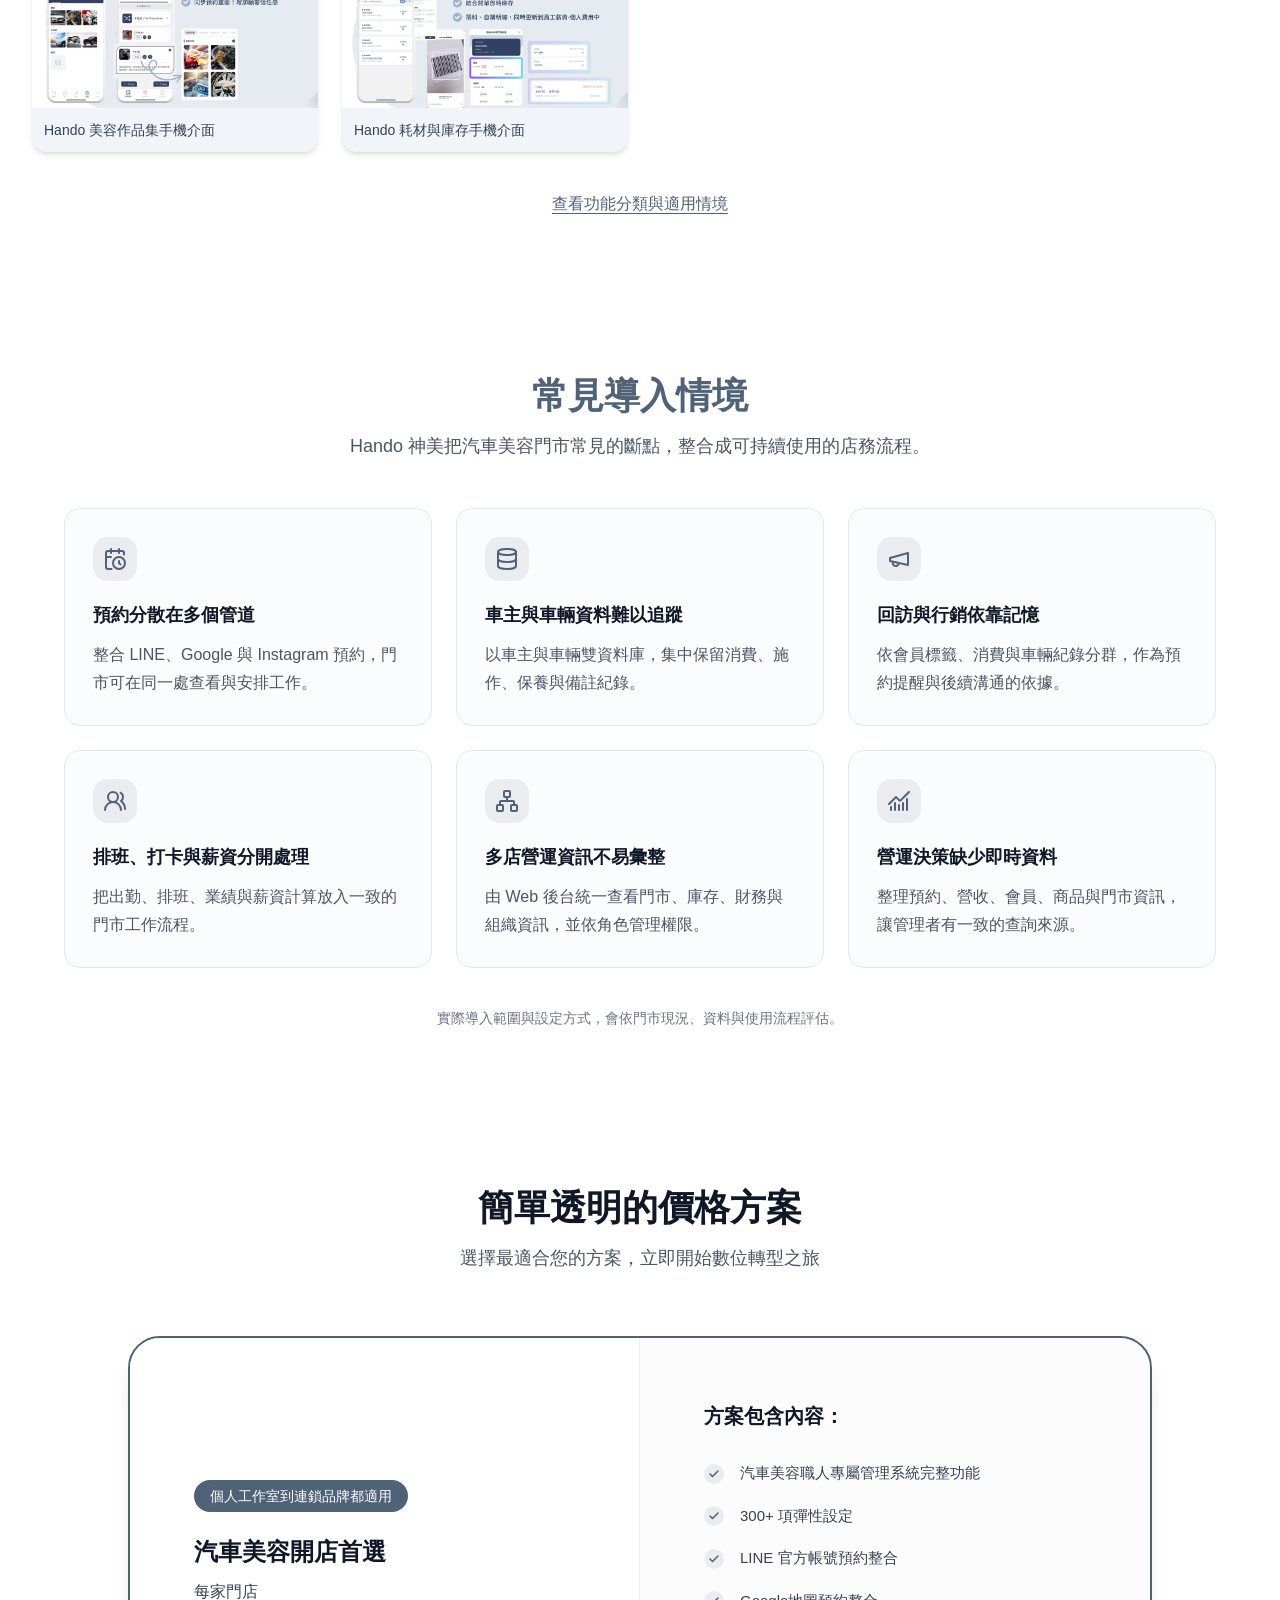
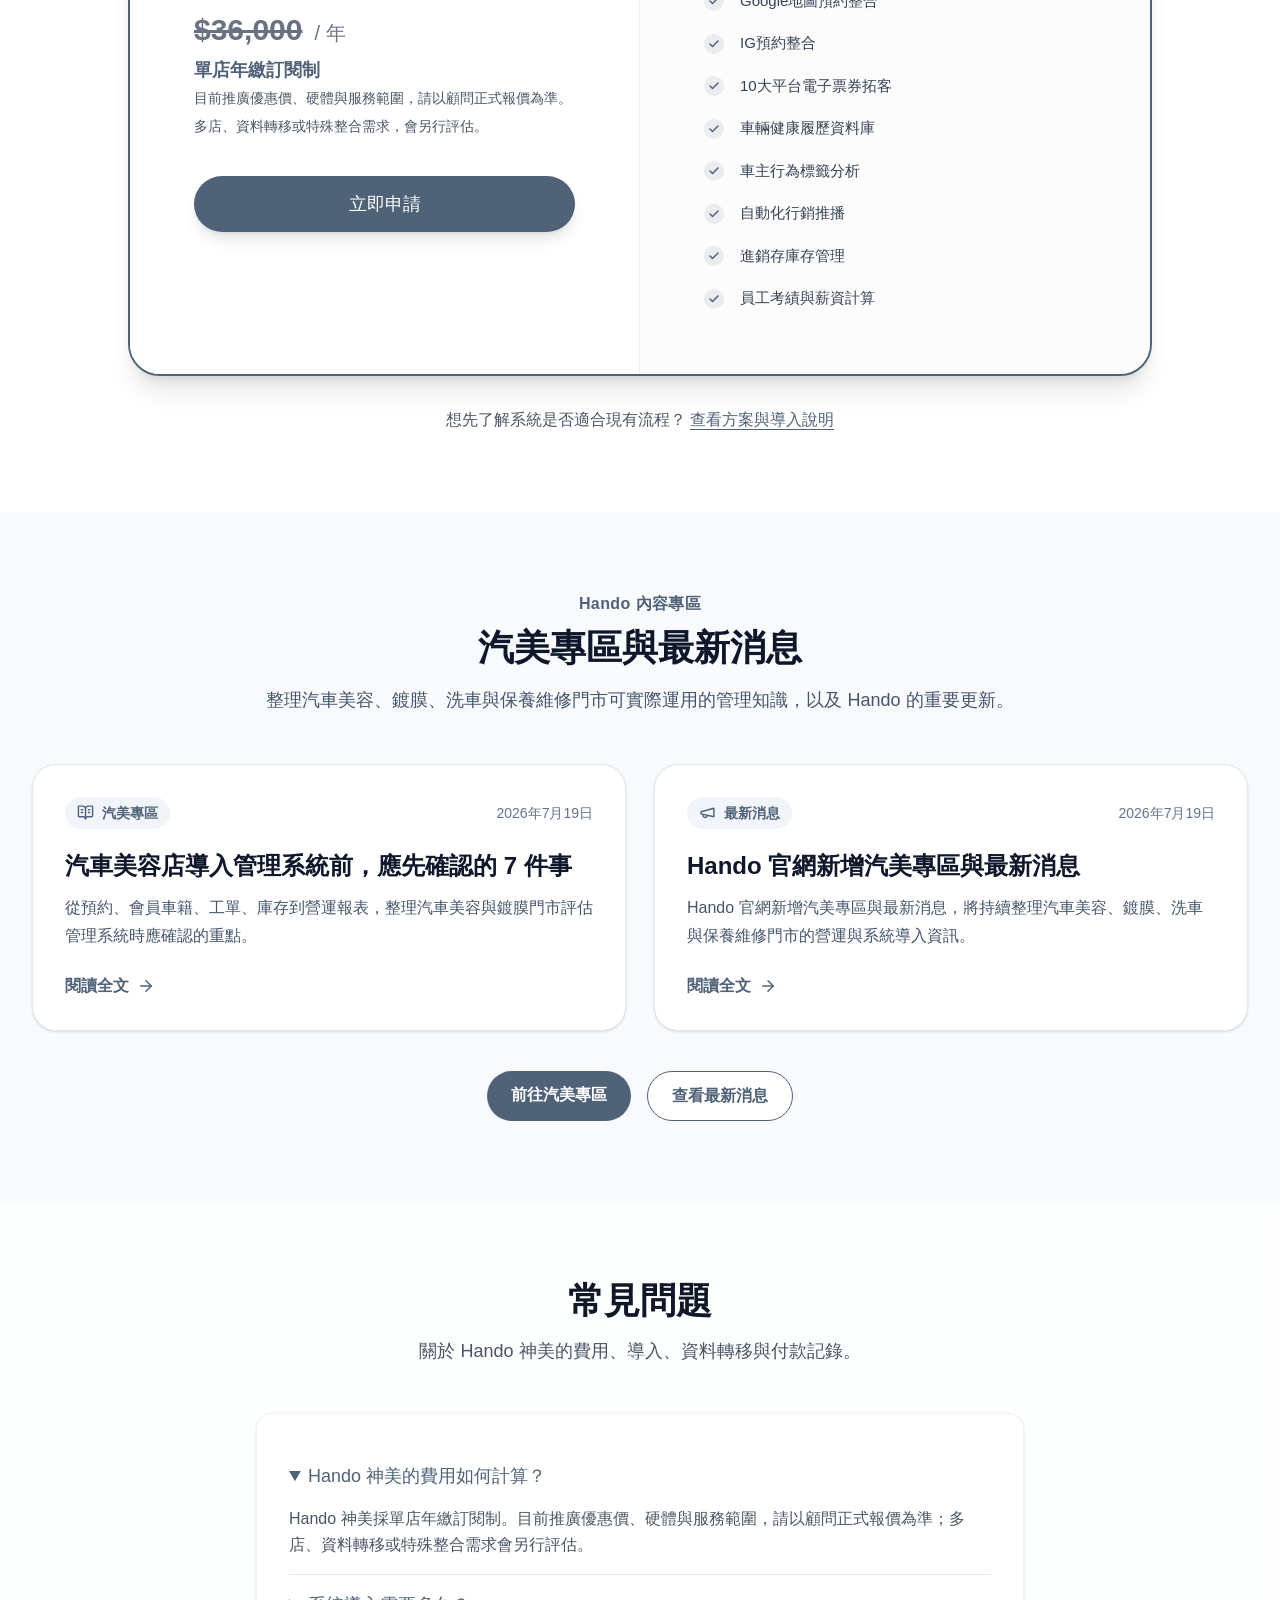
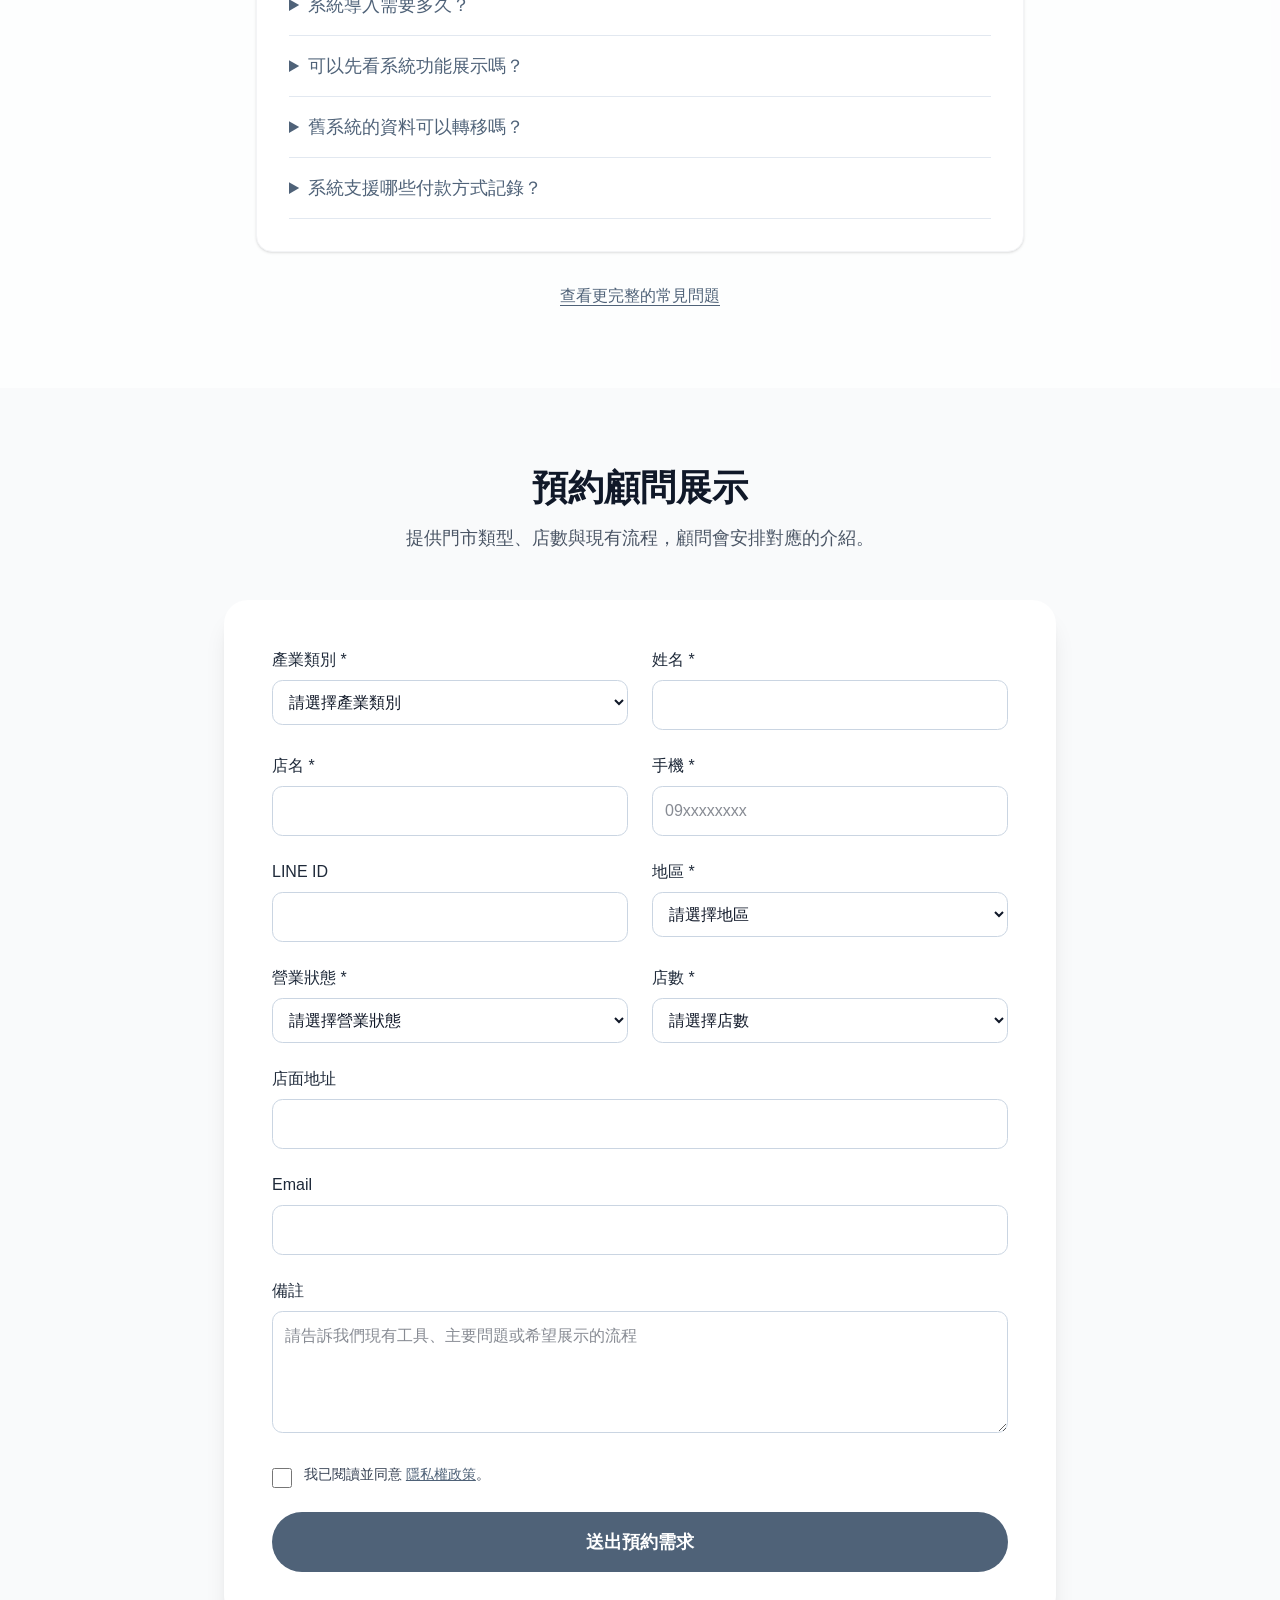
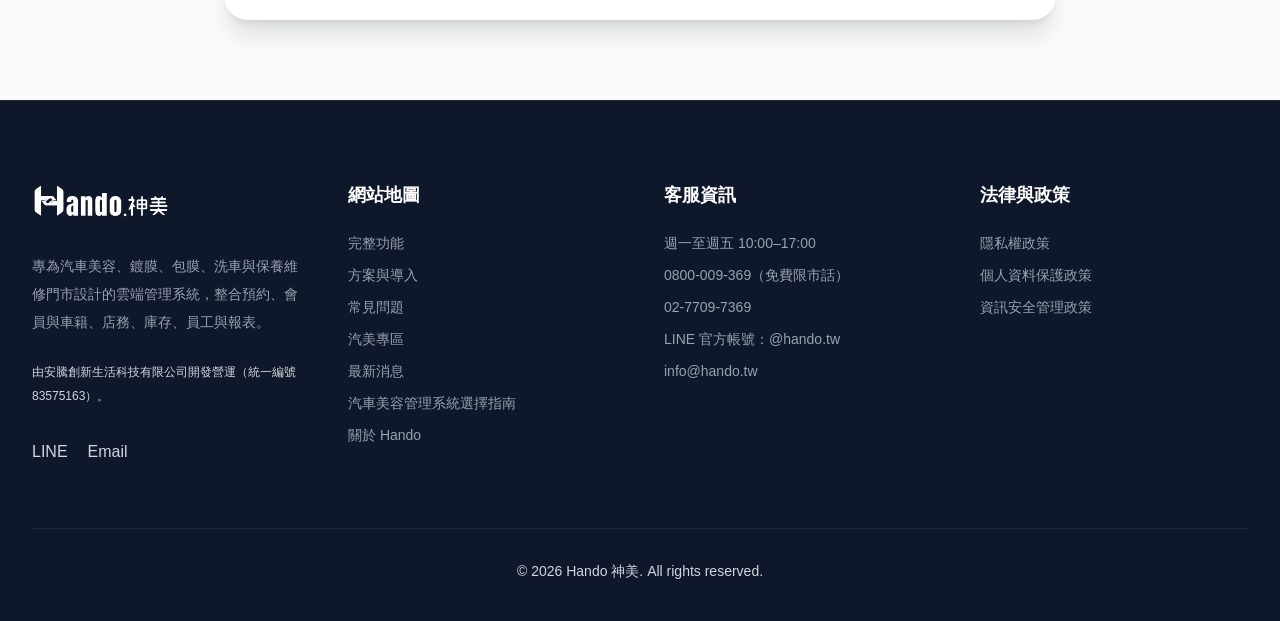
==== commit d32ada69: "fix: rename articles to auto detailing hub" ====
--- a/index.html
+++ b/index.html
@@ -140,7 +140,7 @@
         ]
       }
     </script>
-    <script type="module" crossorigin src="/assets/main-4mNVM4lc.js"></script>
+    <script type="module" crossorigin src="/assets/main-9WxRyfSc.js"></script>
     <link rel="stylesheet" crossorigin href="/assets/main-B1IZ_jJh.css">
   </head>
 
@@ -152,7 +152,7 @@
           <div class="flex gap-4">
             <a href="/features/">完整功能</a>
             <a href="/pricing/">方案</a>
-            <a href="/articles/">文章</a>
+            <a href="/articles/">汽美專區</a>
             <a href="/news/">最新消息</a>
             <a href="/faq/">常見問題</a>
           </div>
@@ -175,13 +175,13 @@
           <p class="mt-6"><a href="/guides/auto-detailing-management-system/">閱讀汽車美容管理系統選擇指南</a></p>
         </section>
         <section id="content" class="py-12">
-          <h2 class="text-2xl font-bold">門市經營文章與最新消息</h2>
+          <h2 class="text-2xl font-bold">汽美專區與最新消息</h2>
           <p class="mt-4">整理汽車美容、鍍膜、洗車與保養維修門市可實際運用的管理知識，以及 Hando 的重要更新。</p>
           <ul class="mt-4 list-disc pl-6">
             <li><a href="/articles/auto-detailing-system-checklist/">汽車美容店導入管理系統前，應先確認的 7 件事</a></li>
-            <li><a href="/news/hando-content-center-launch/">Hando 官網新增產業文章與最新消息專區</a></li>
+            <li><a href="/news/hando-content-center-launch/">Hando 官網新增汽美專區與最新消息</a></li>
           </ul>
-          <p class="mt-6"><a href="/articles/">查看所有文章</a>｜<a href="/news/">查看最新消息</a></p>
+          <p class="mt-6"><a href="/articles/">前往汽美專區</a>｜<a href="/news/">查看最新消息</a></p>
         </section>
         <section id="contact" class="py-12">
           <h2 class="text-2xl font-bold">聯絡 Hando 神美</h2>
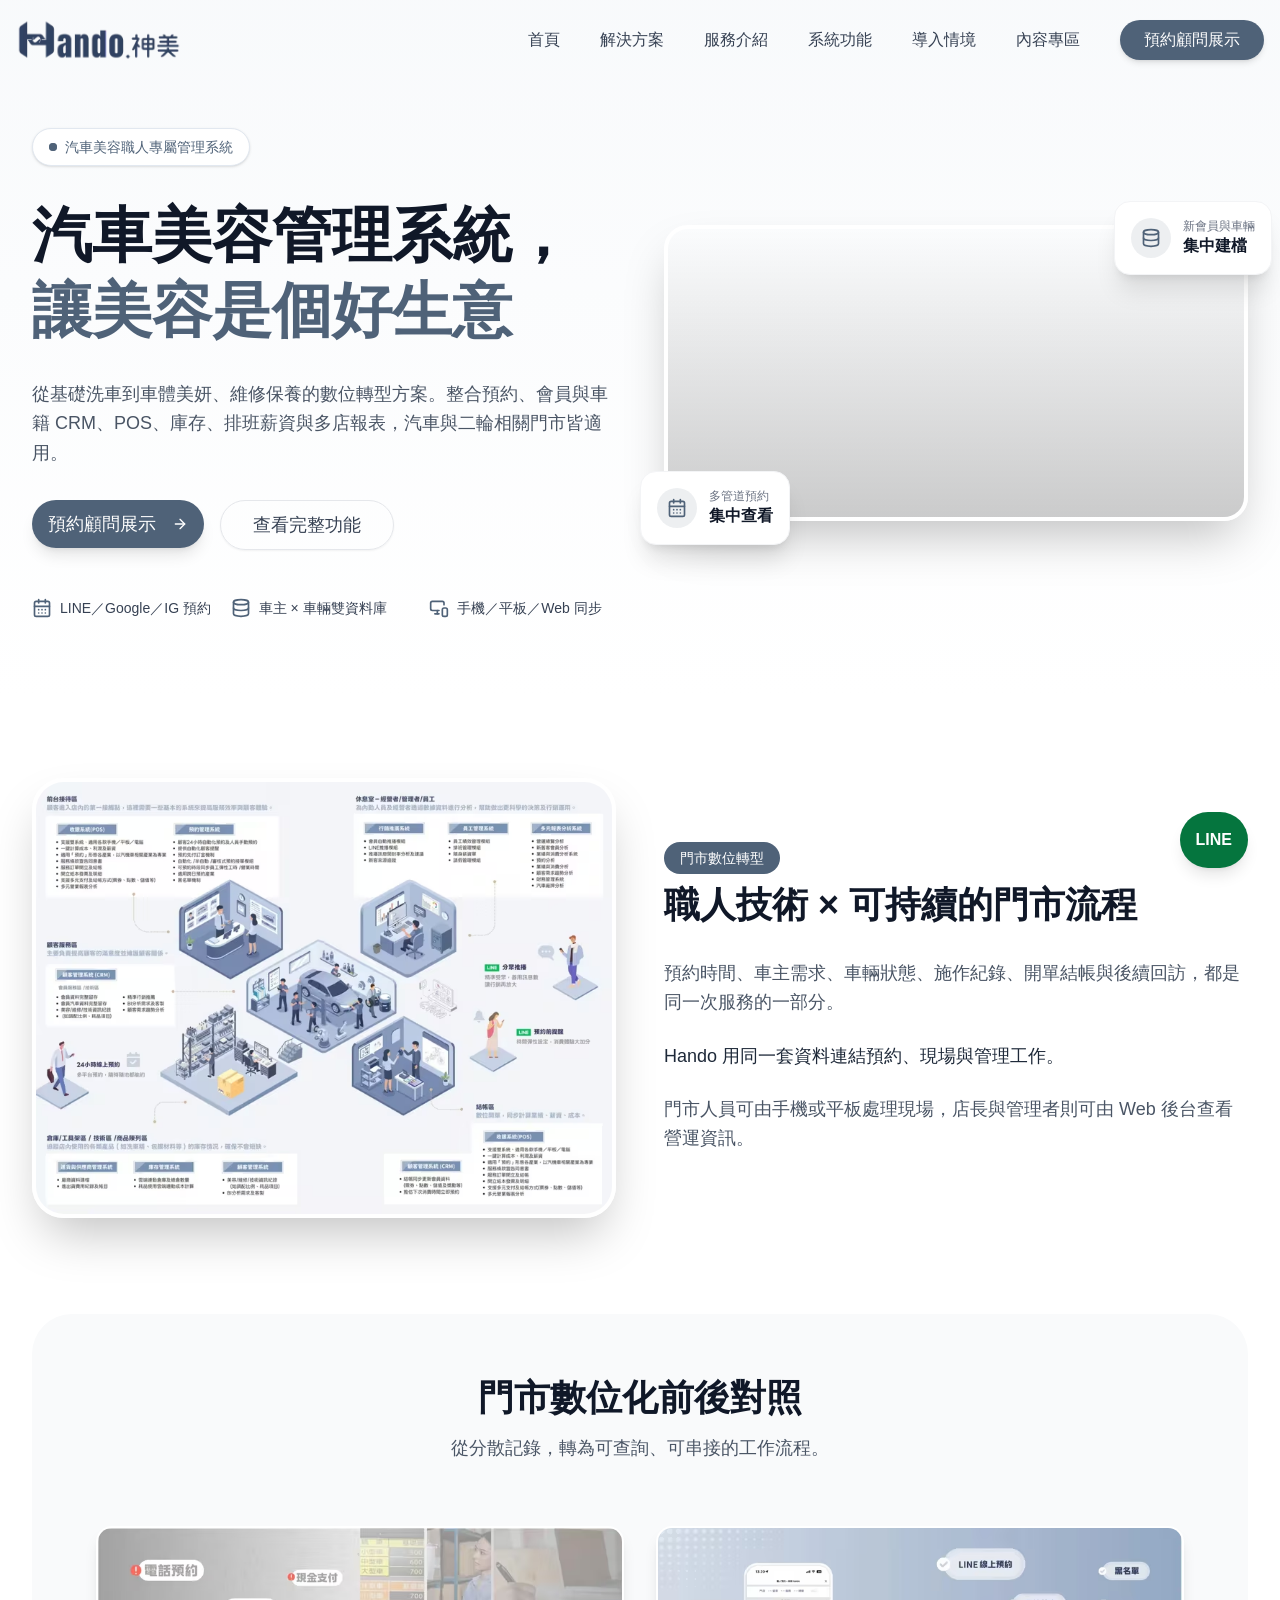
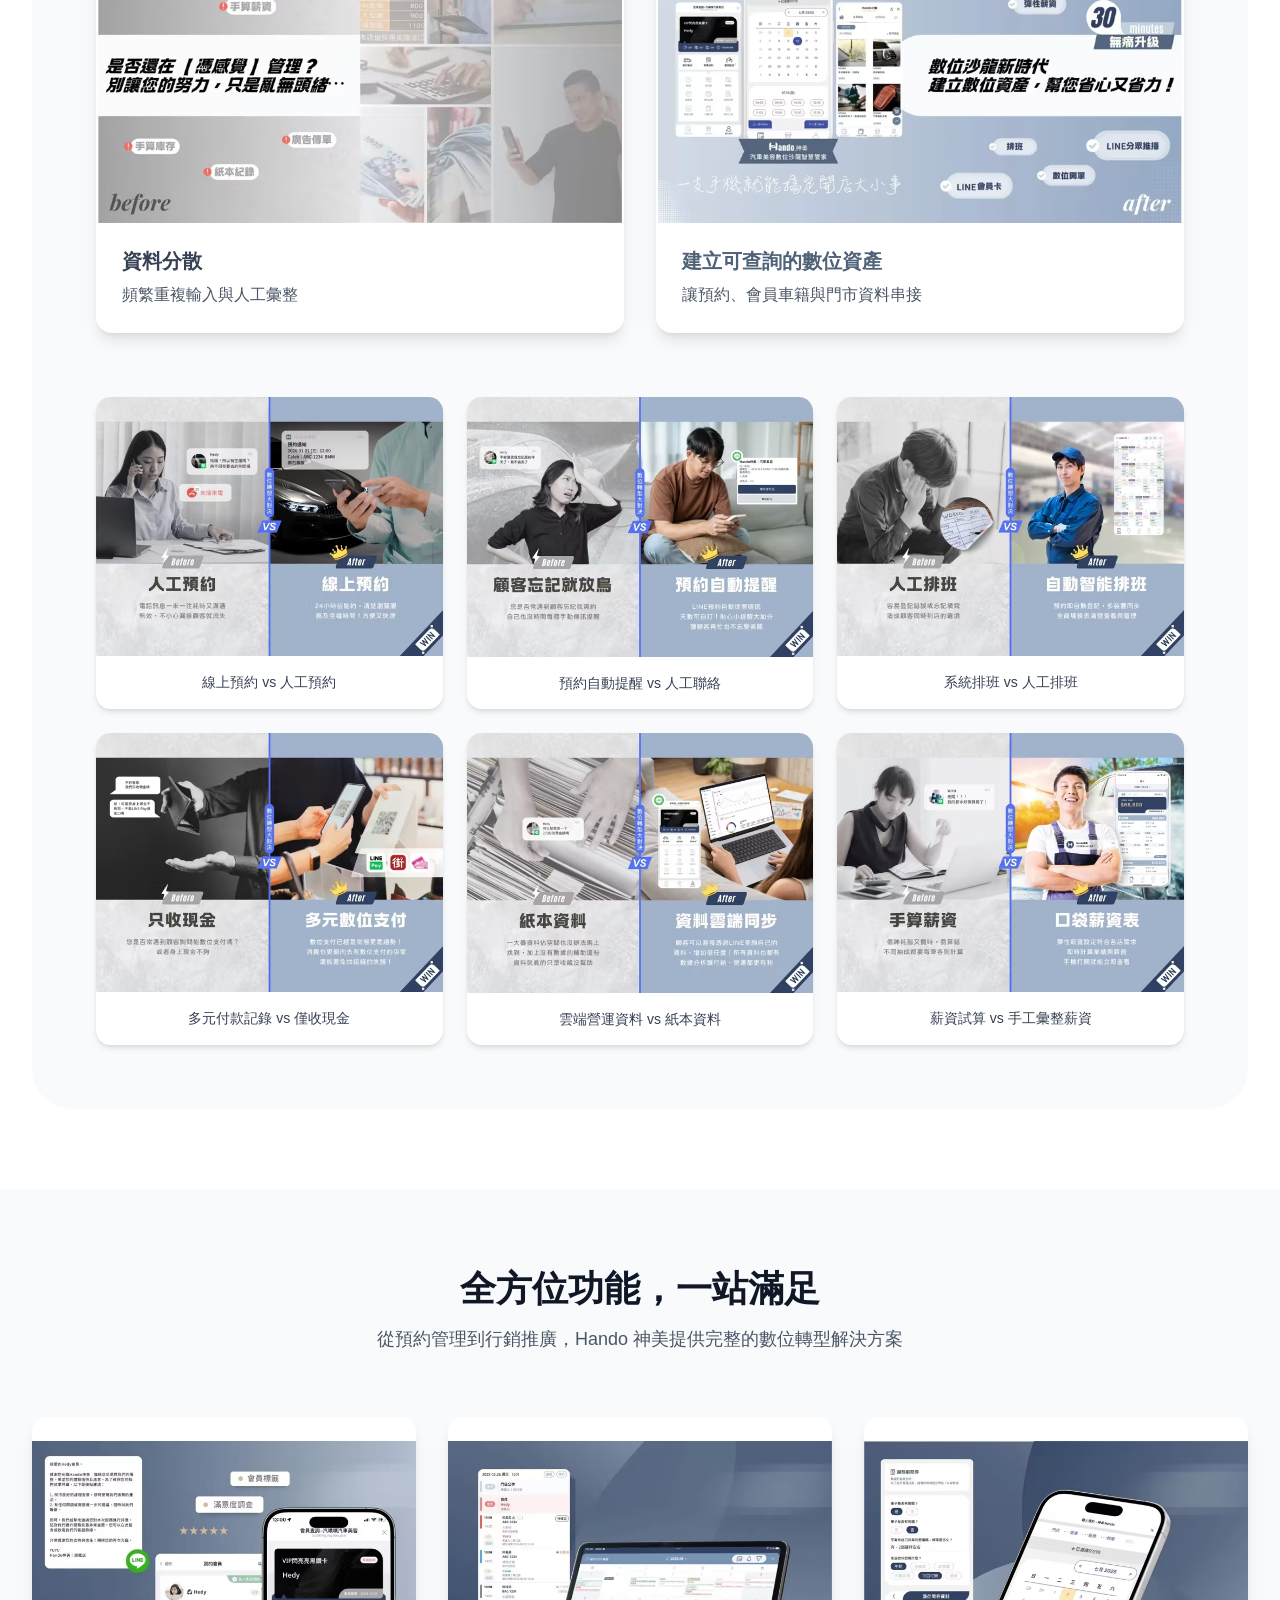
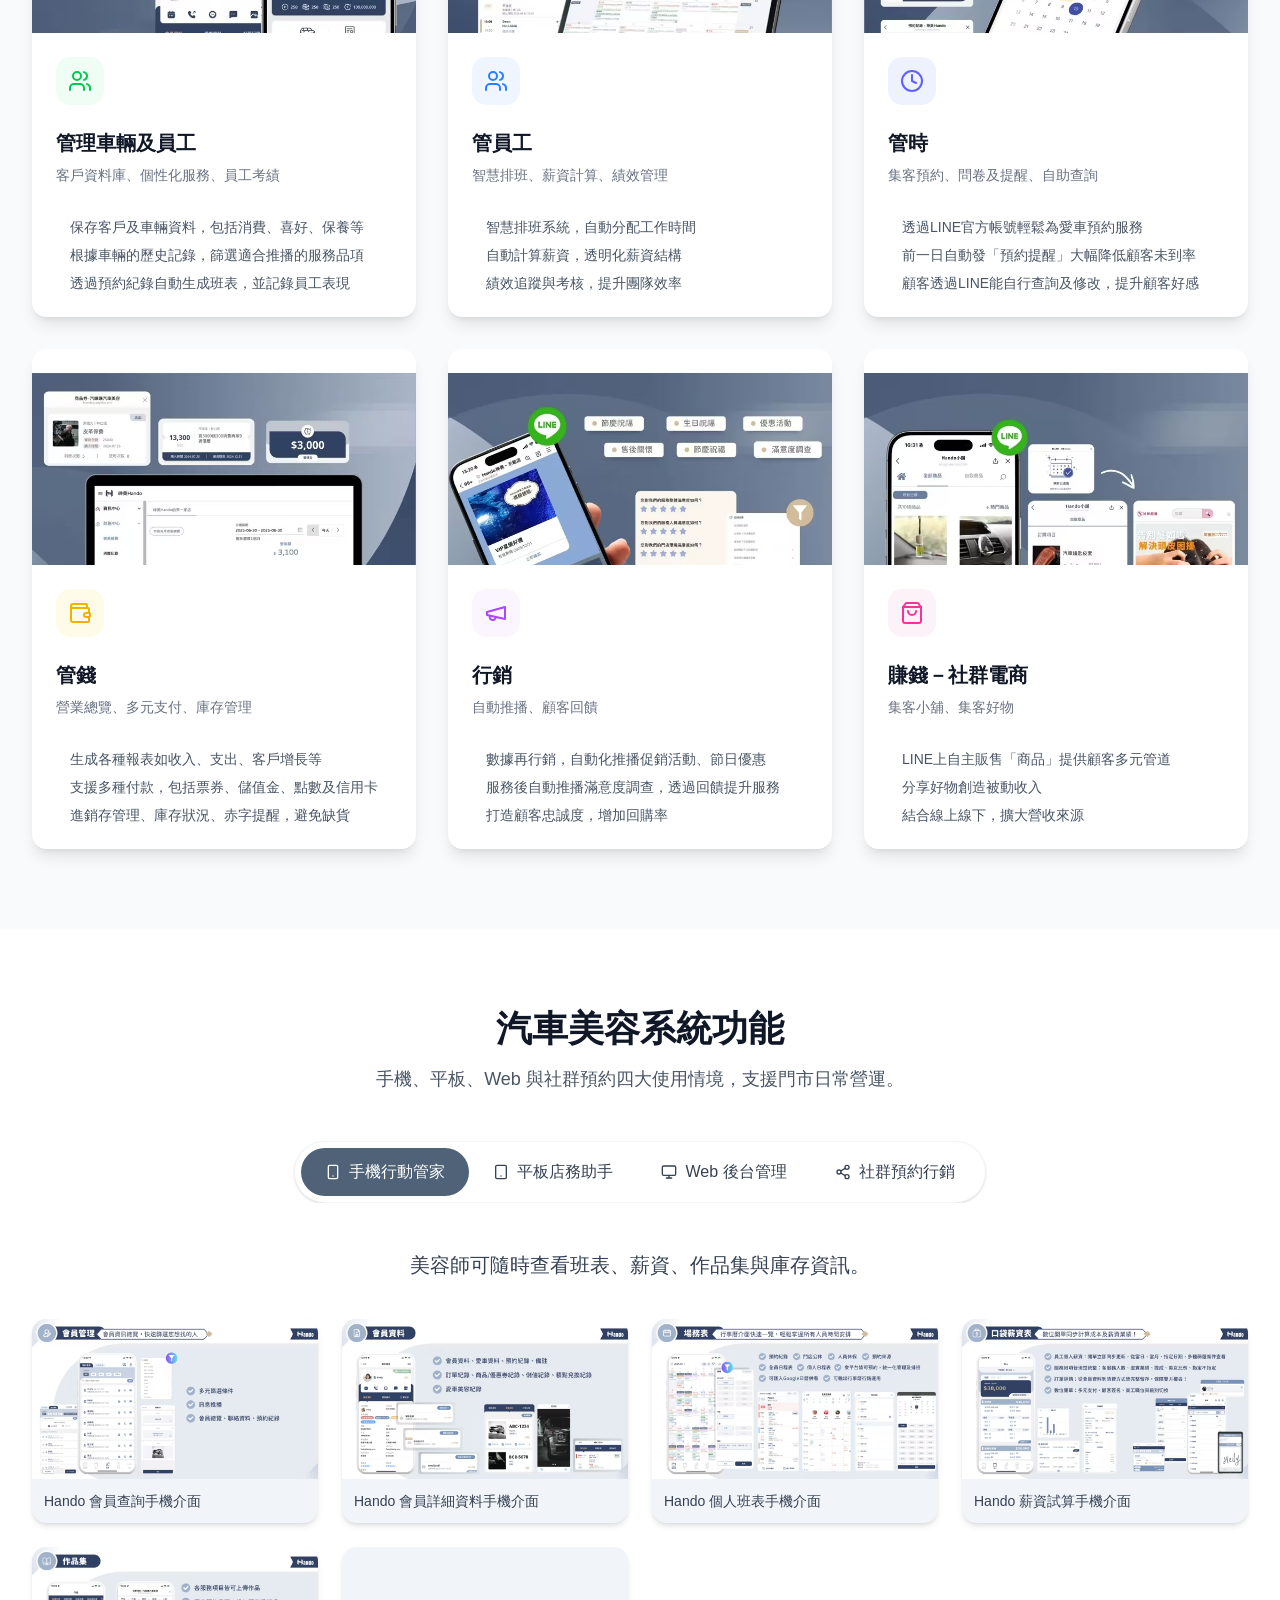
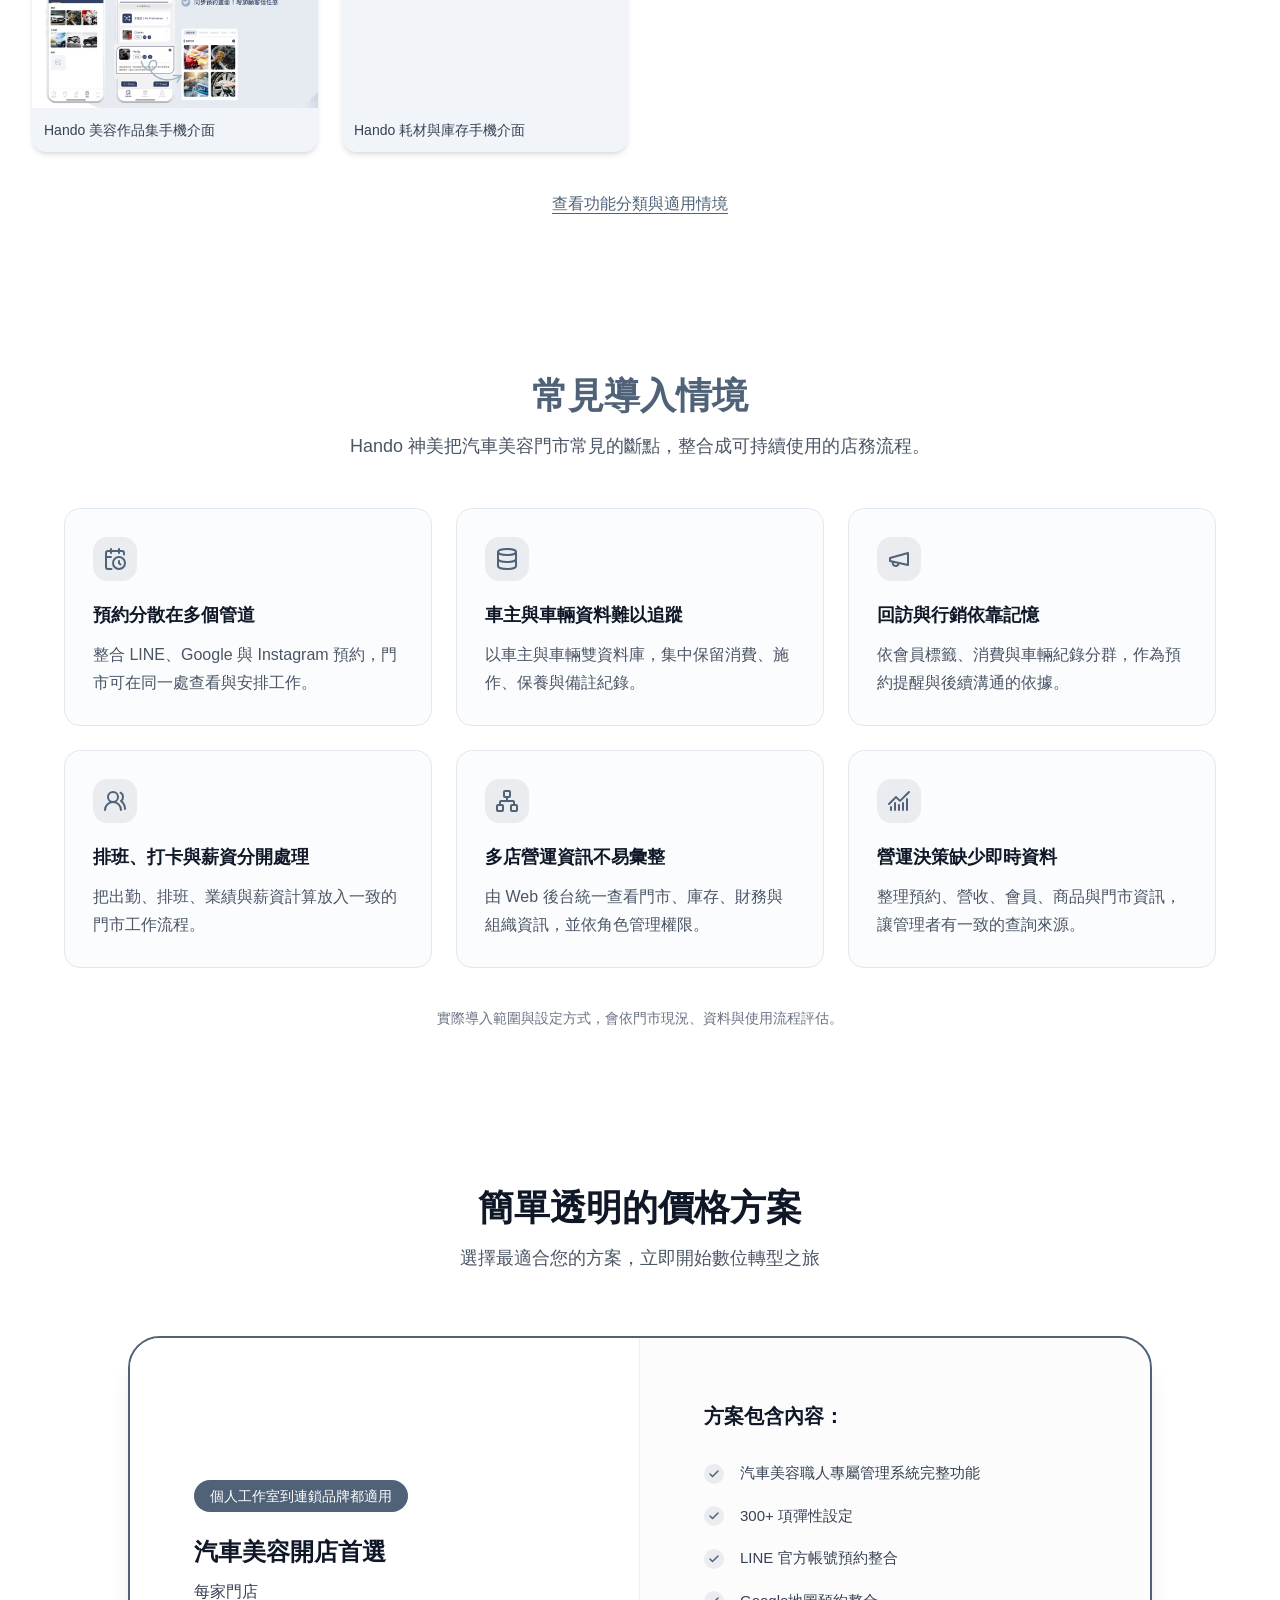
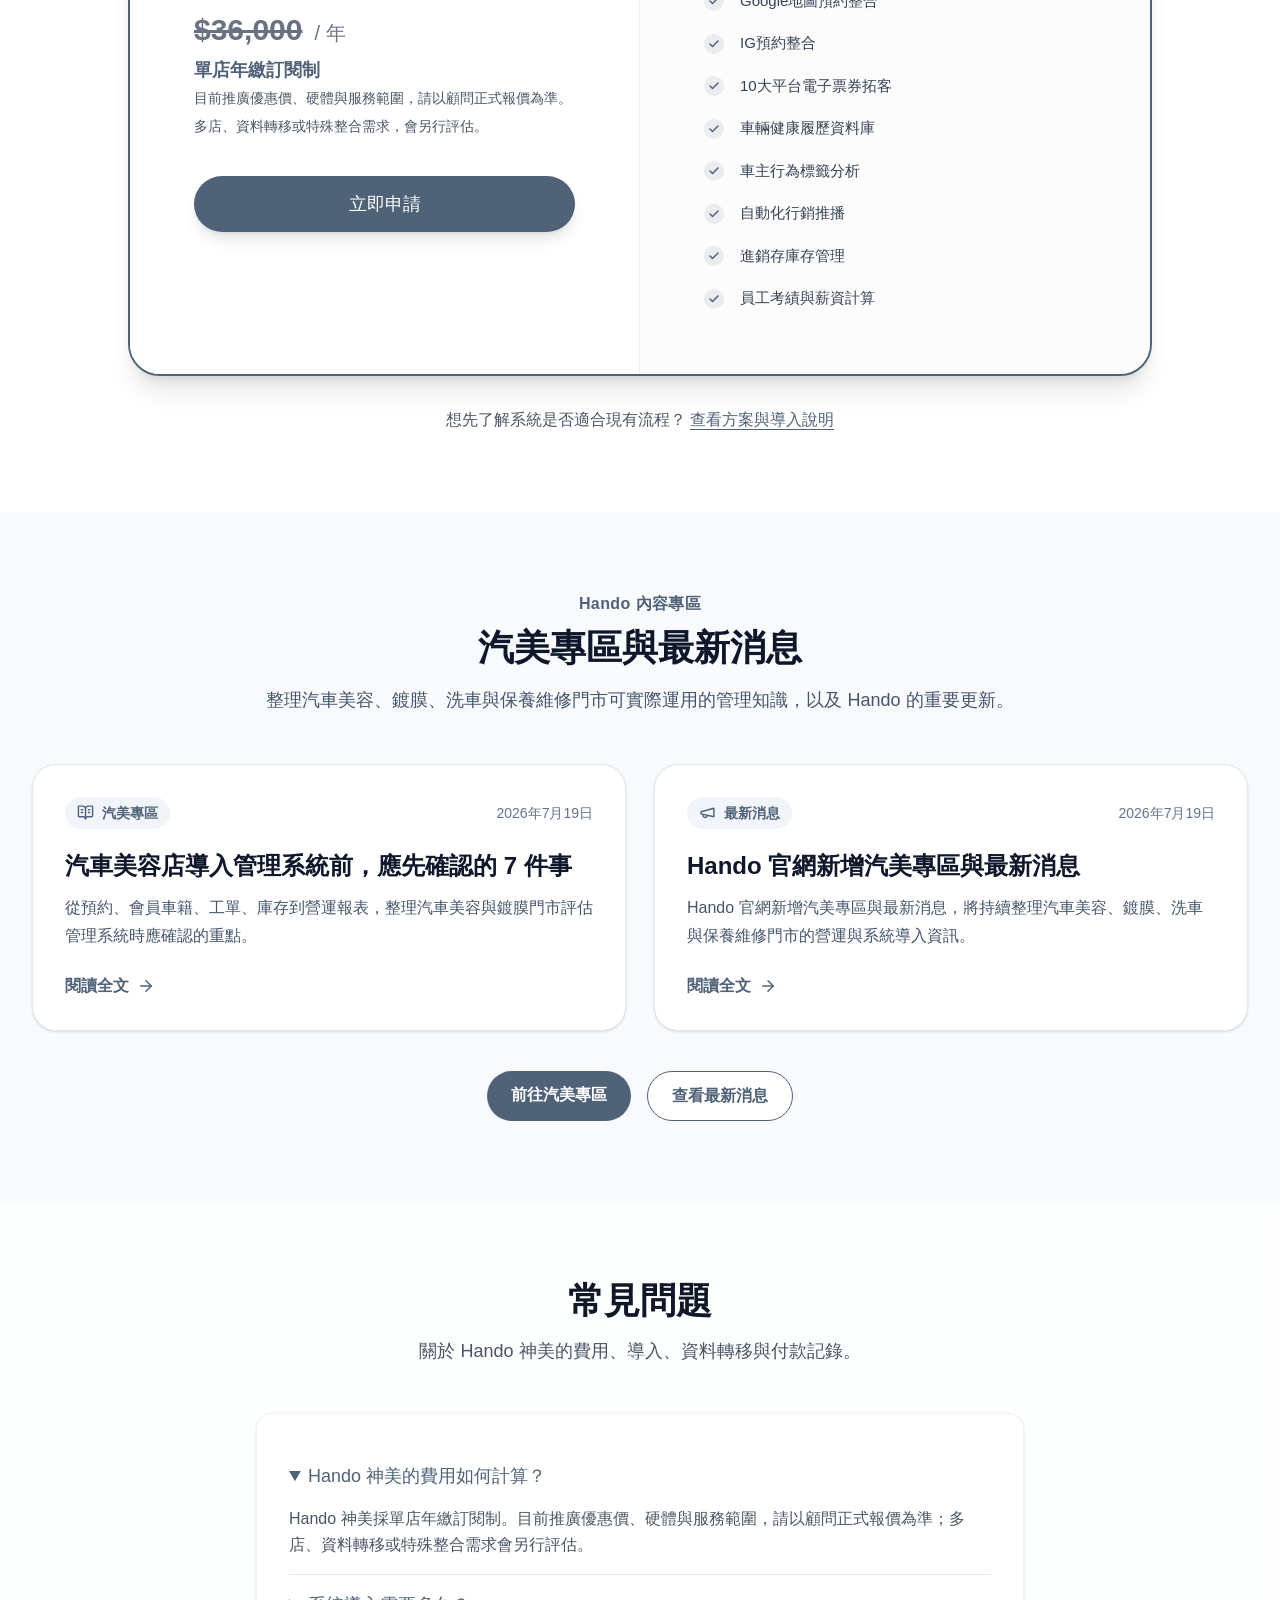
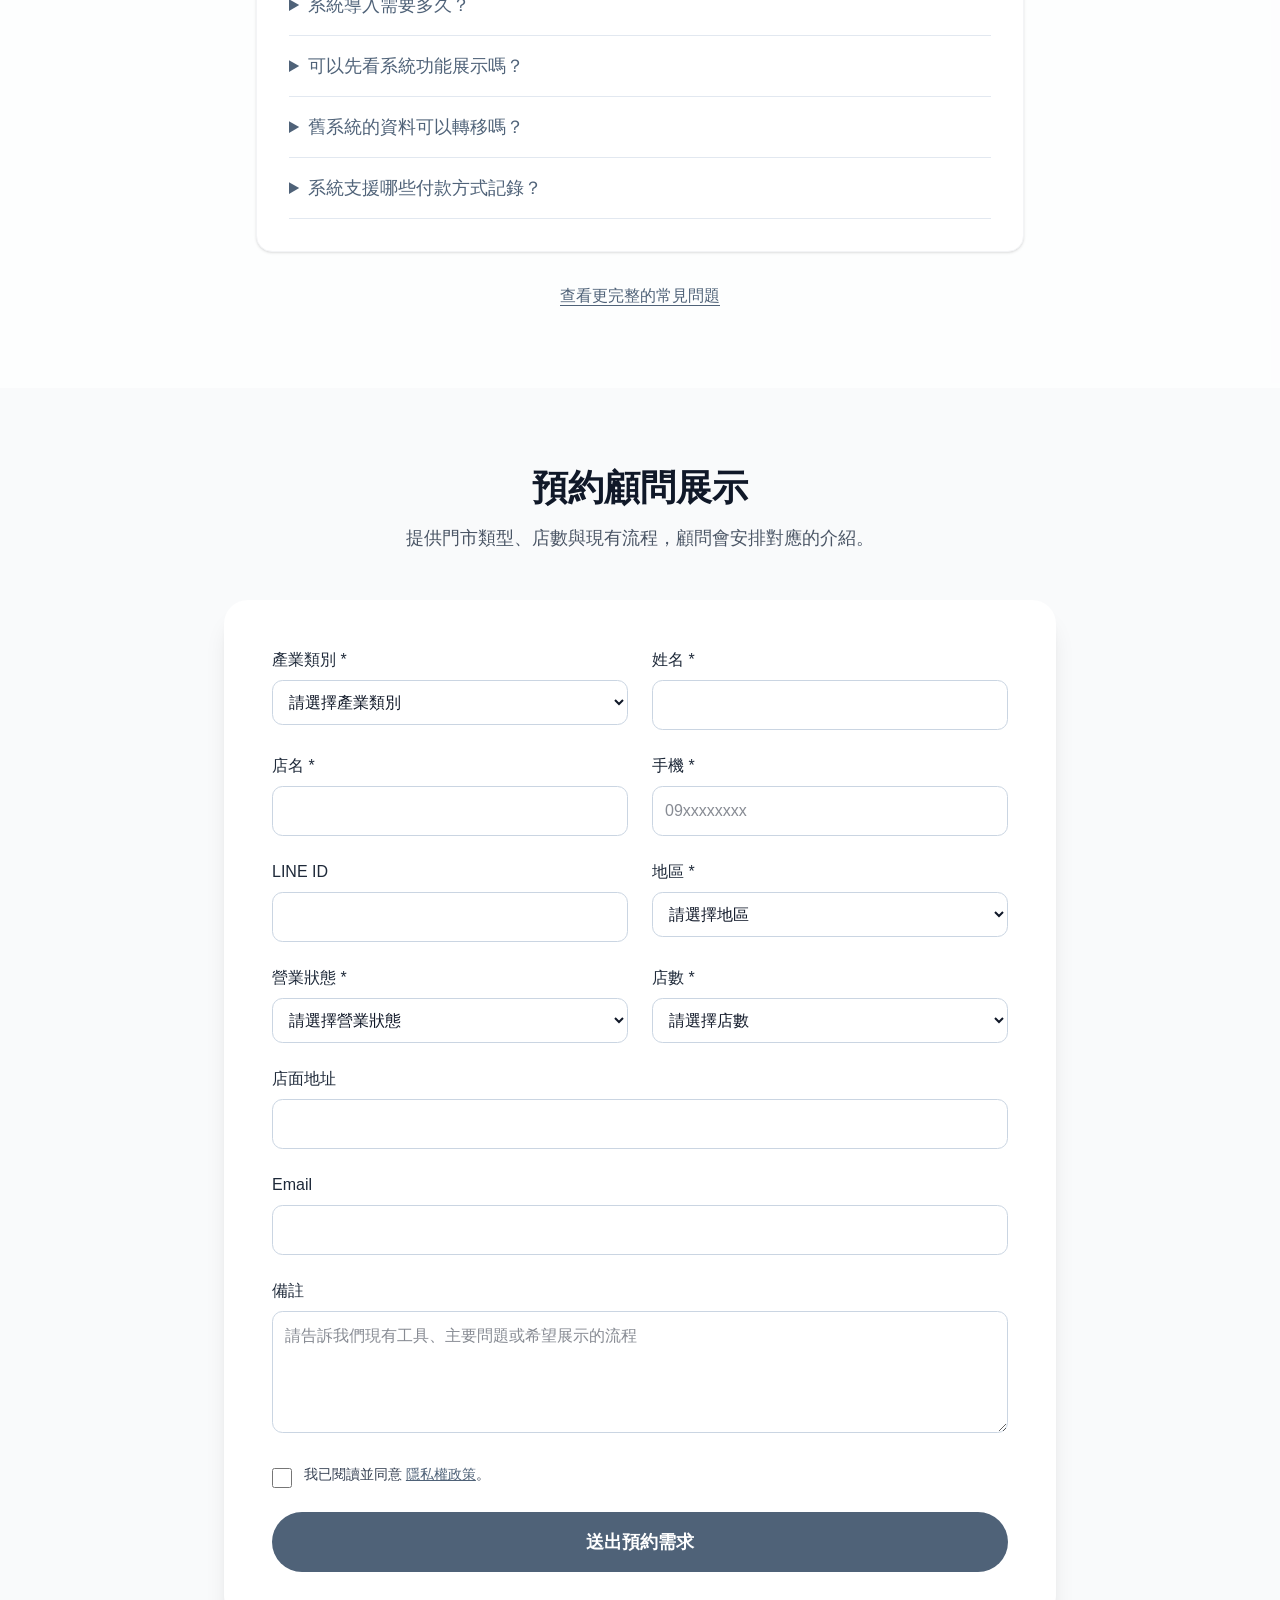
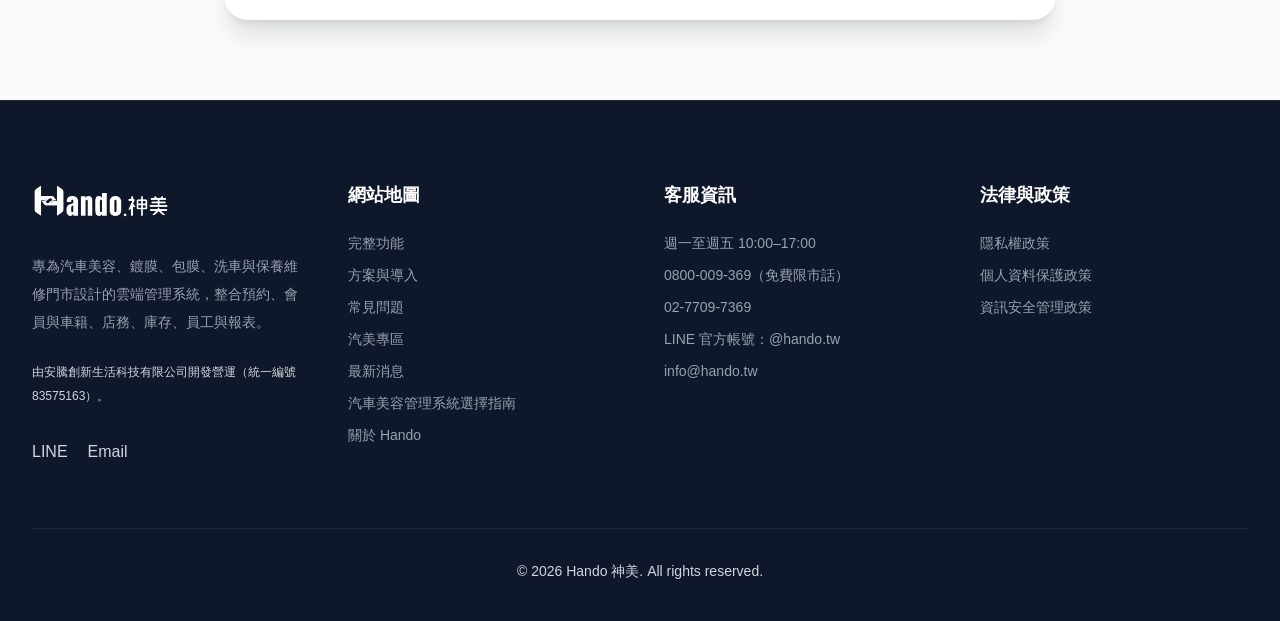
==== commit abb6e1a3: "fix: deploy fast idempotent contact submission" ====
--- a/index.html
+++ b/index.html
@@ -140,7 +140,7 @@
         ]
       }
     </script>
-    <script type="module" crossorigin src="/assets/main-9WxRyfSc.js"></script>
+    <script type="module" crossorigin src="/assets/main-BWgnRTZx.js"></script>
     <link rel="stylesheet" crossorigin href="/assets/main-B1IZ_jJh.css">
   </head>
 
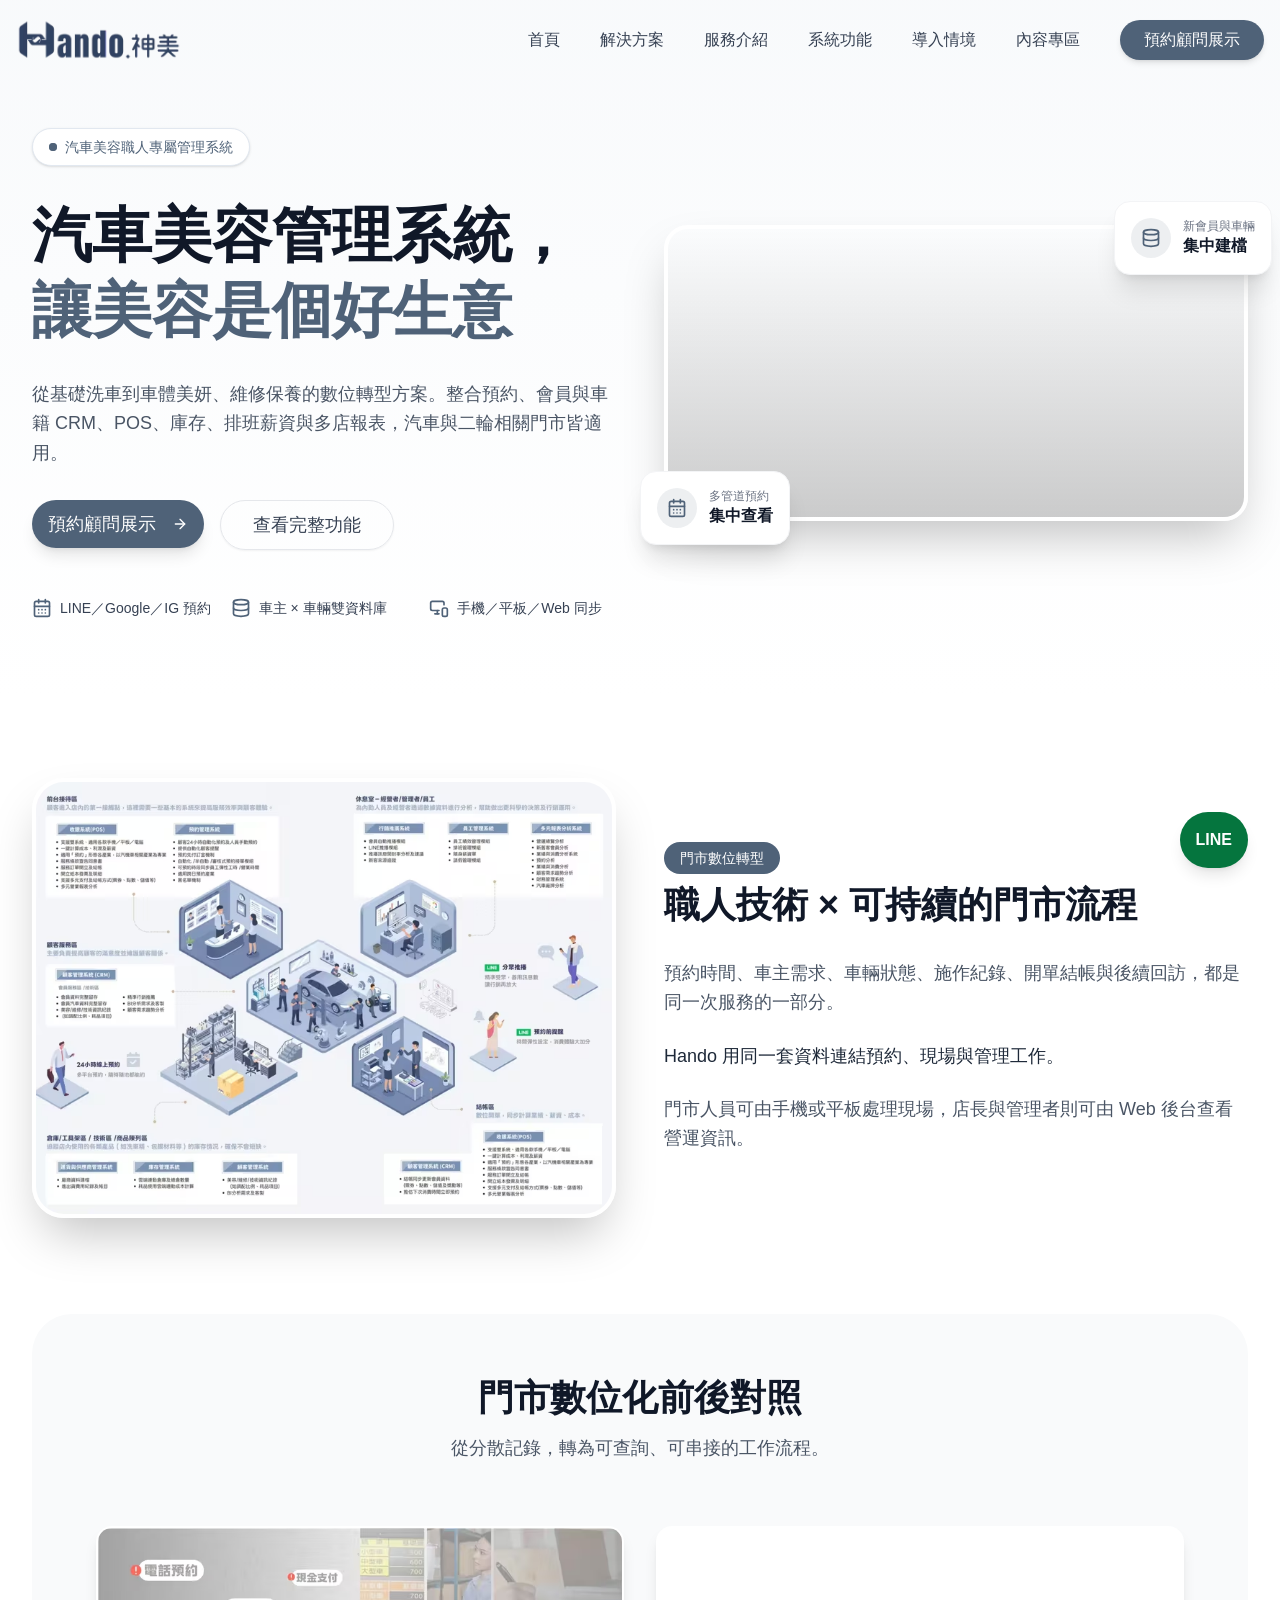
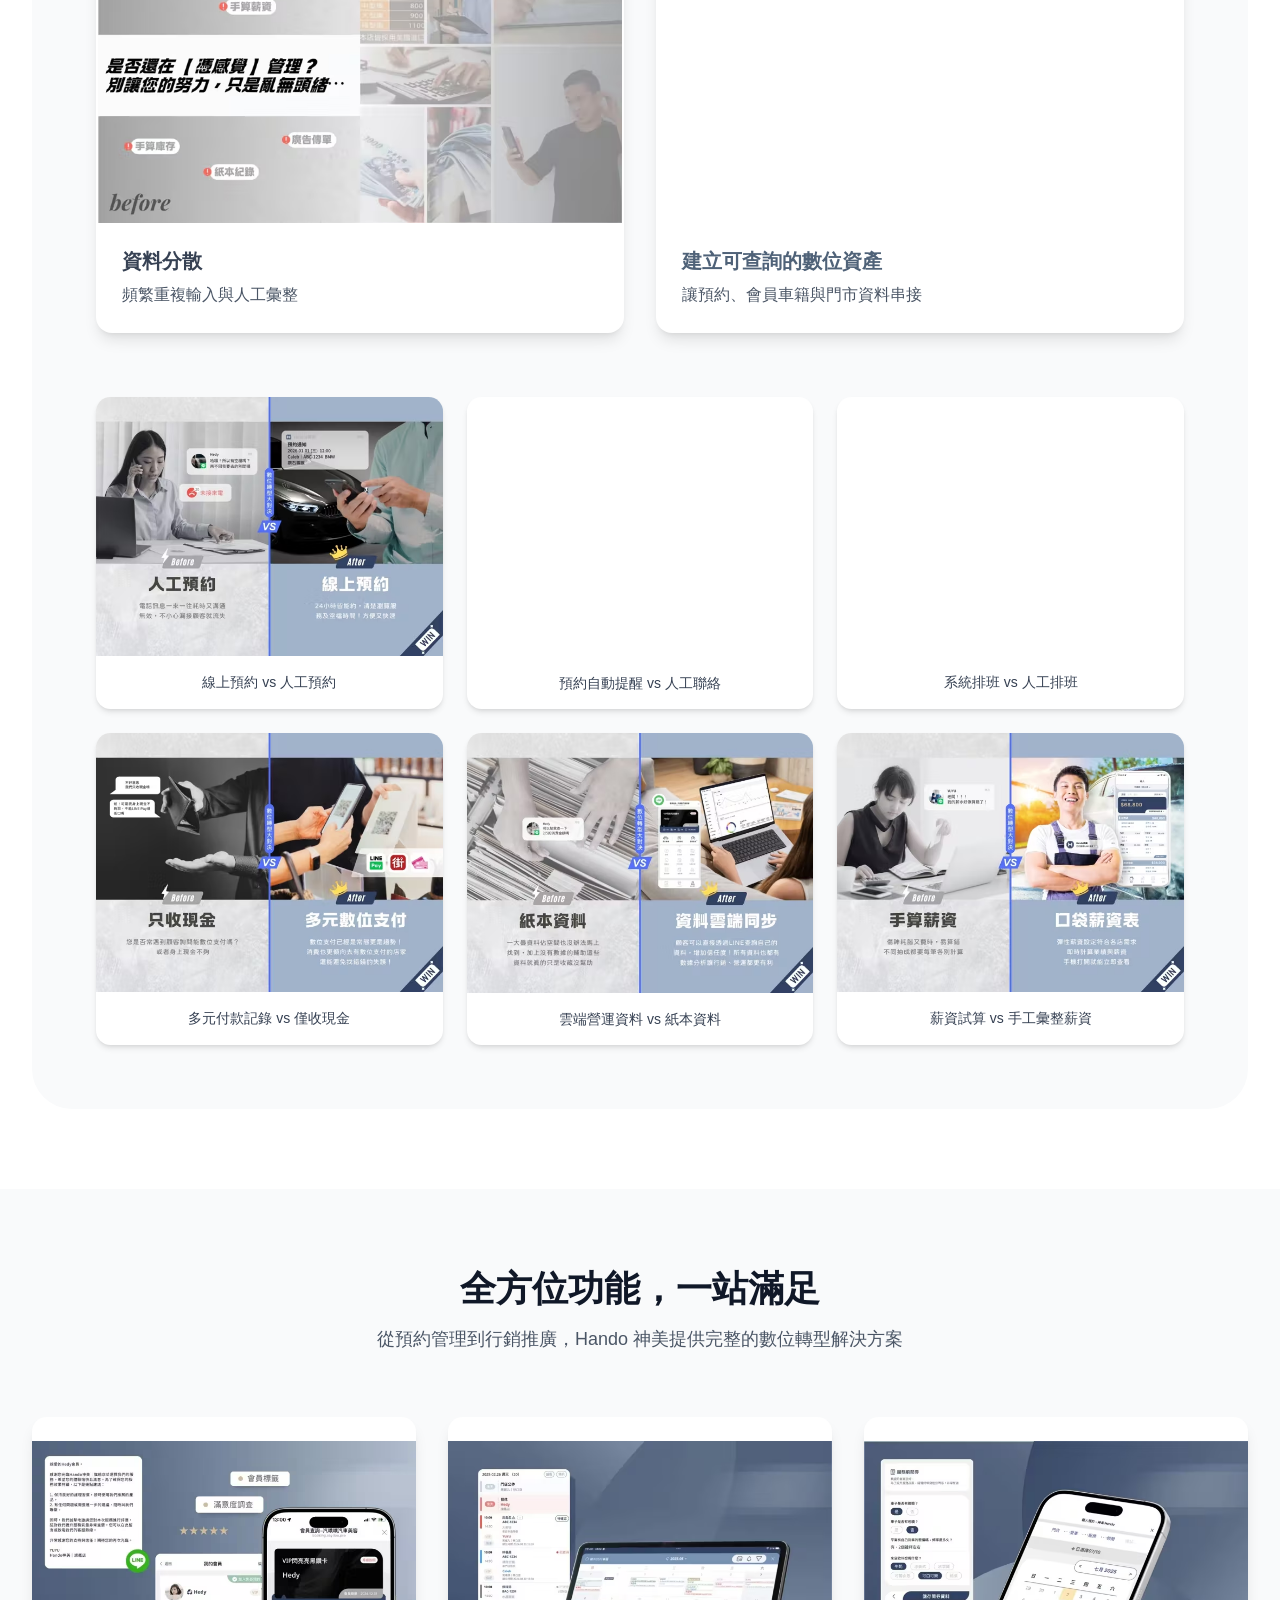
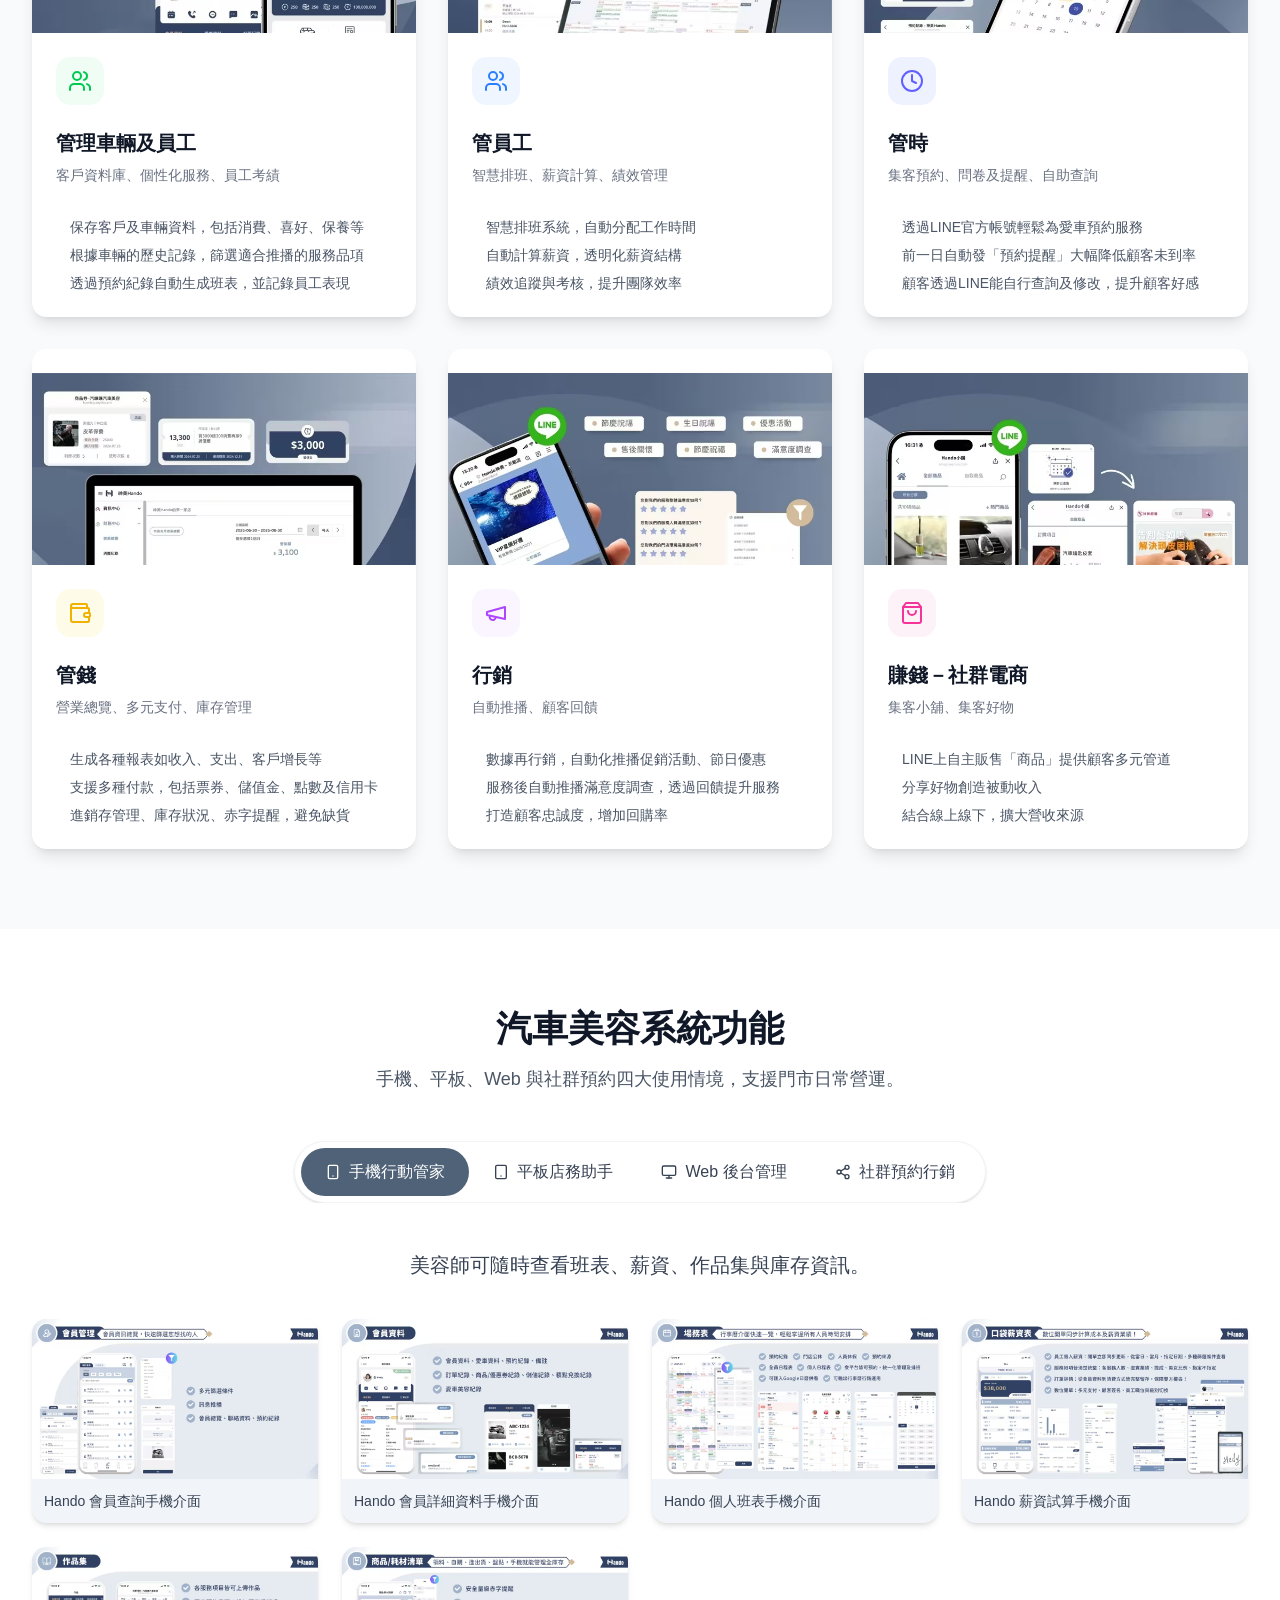
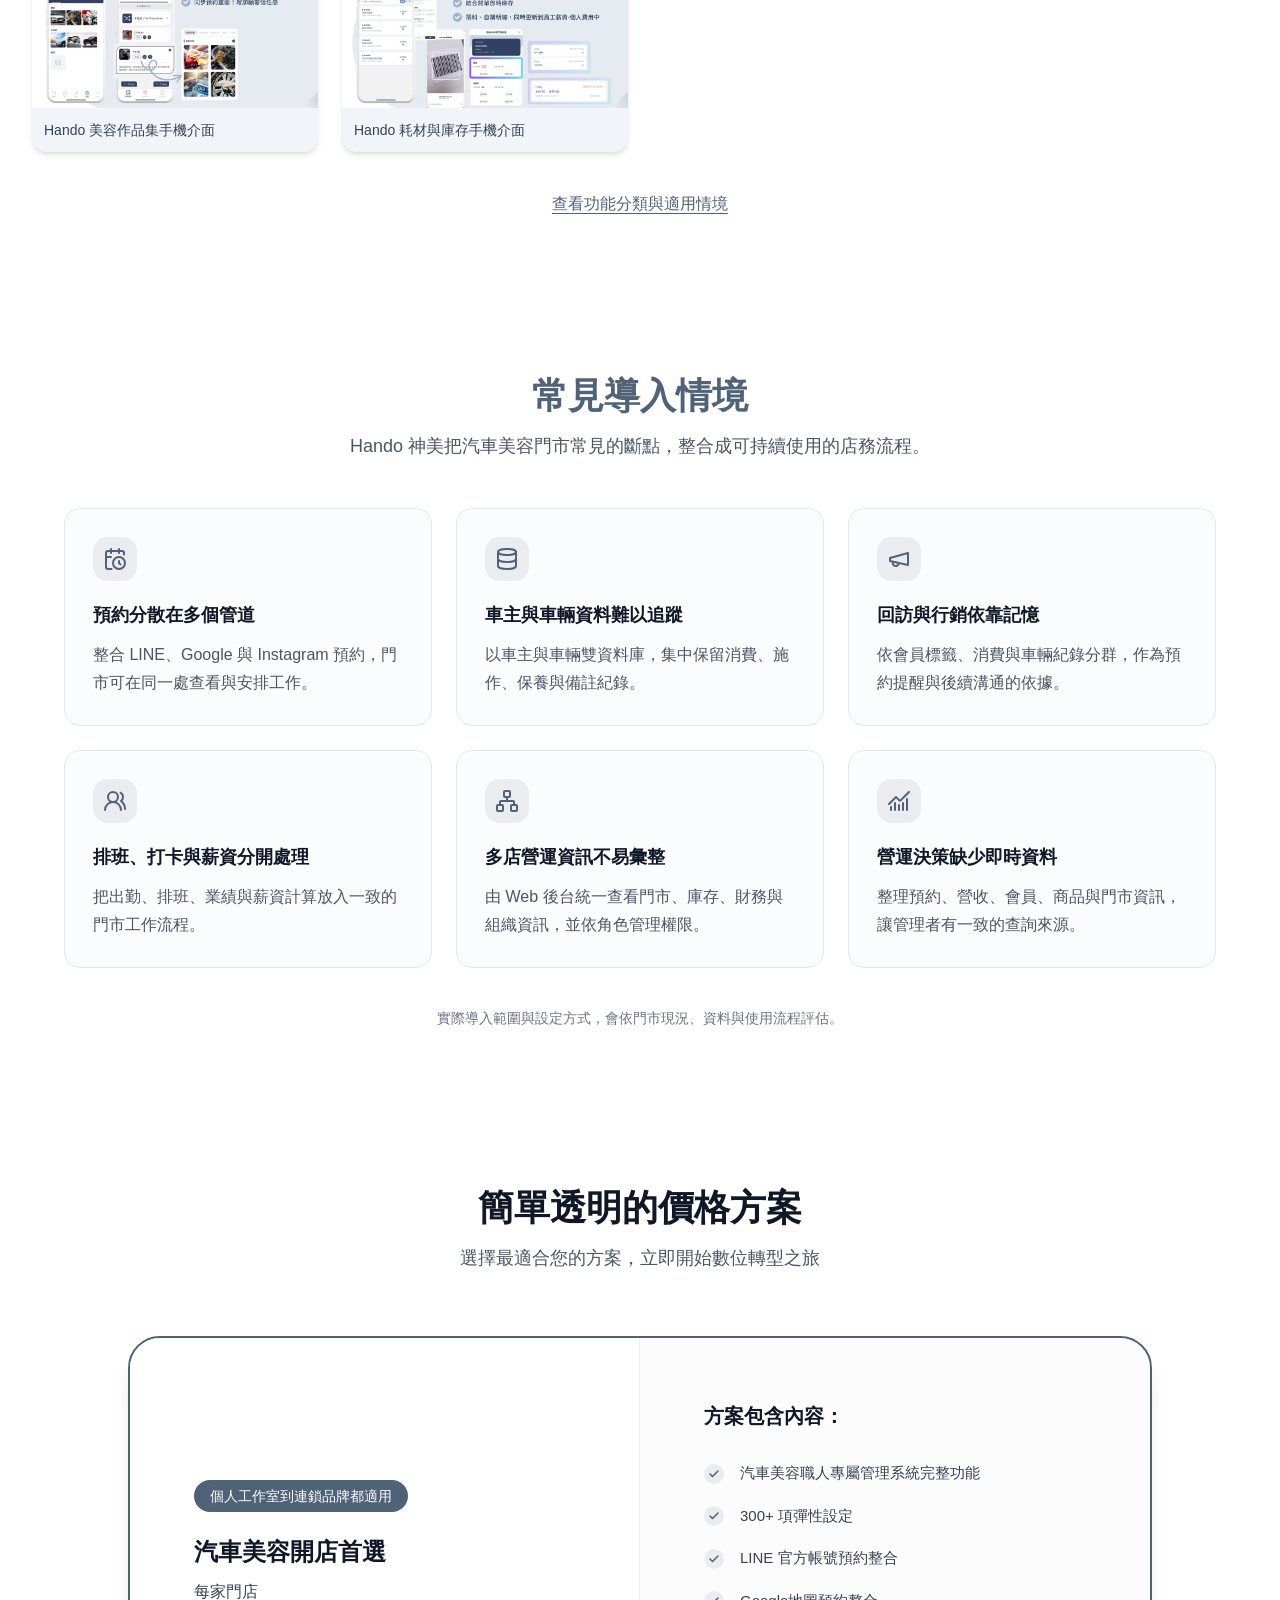
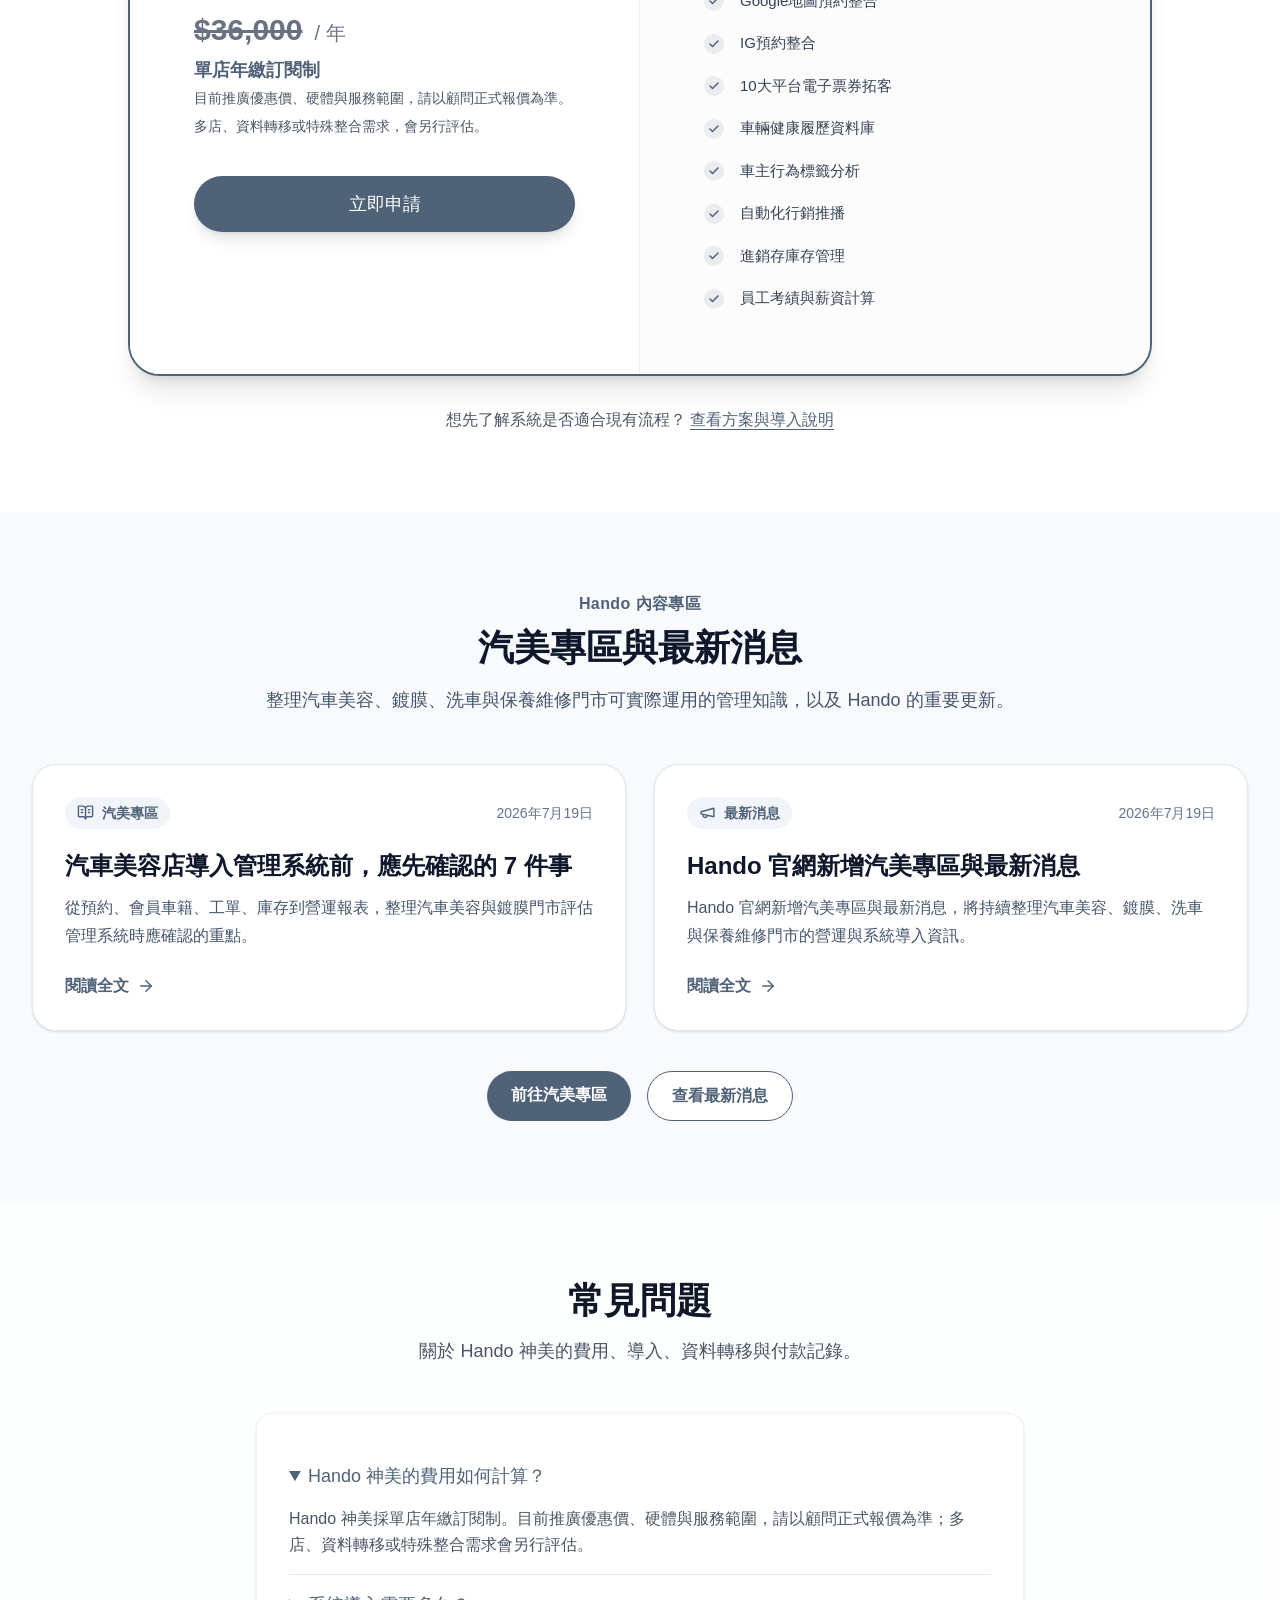
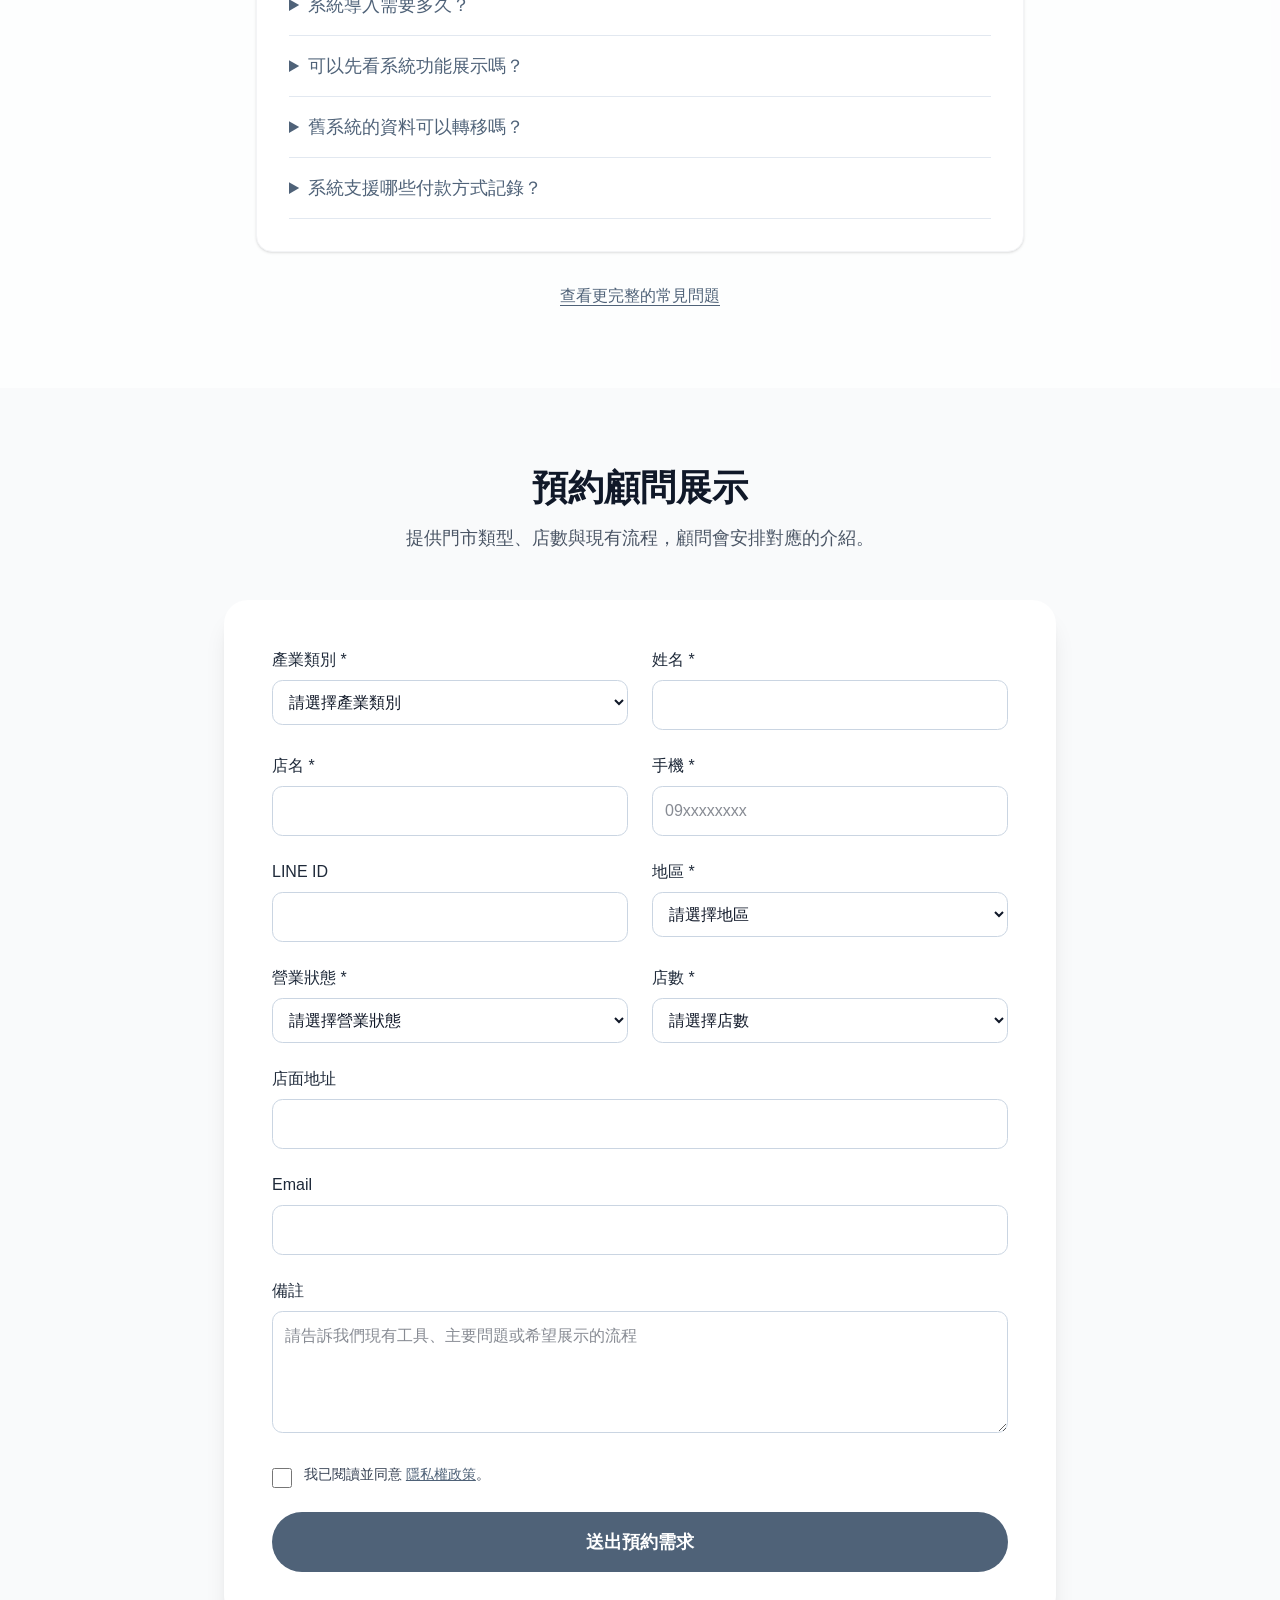
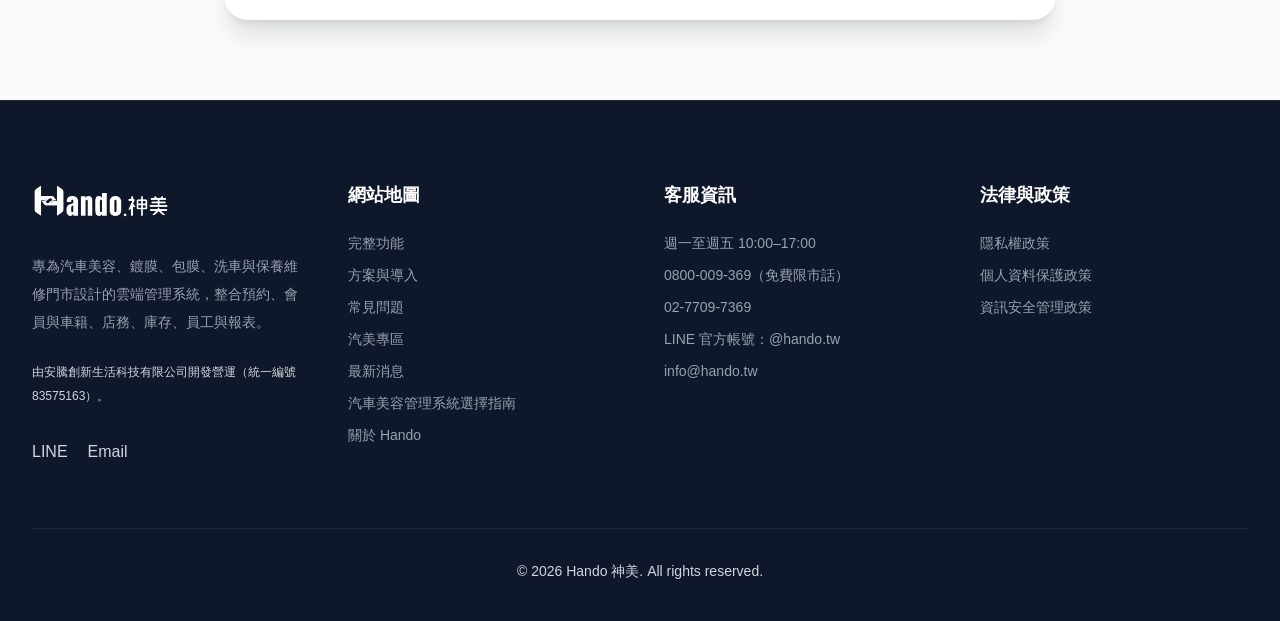
==== commit 478cf3ee: "fix: deploy capped contact response wait" ====
--- a/index.html
+++ b/index.html
@@ -140,7 +140,7 @@
         ]
       }
     </script>
-    <script type="module" crossorigin src="/assets/main-BWgnRTZx.js"></script>
+    <script type="module" crossorigin src="/assets/main-Bizdfzwu.js"></script>
     <link rel="stylesheet" crossorigin href="/assets/main-B1IZ_jJh.css">
   </head>
 
